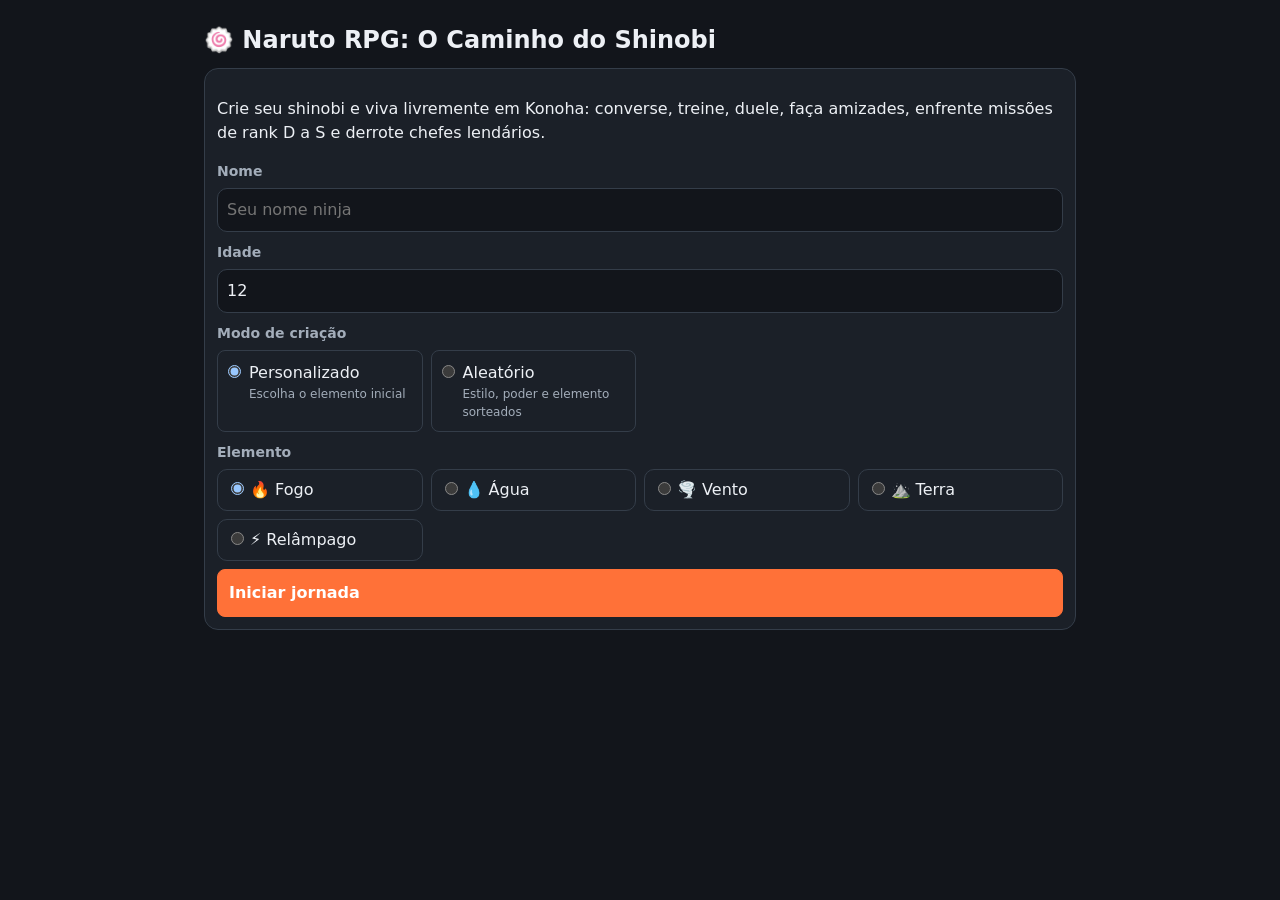
==== index.html @ 91c20b94 "Update index.html" ====
<!DOCTYPE html>
<html lang="pt-BR"><head><meta charset="utf-8">
<meta name="viewport" content="width=device-width, initial-scale=1, viewport-fit=cover">
<title>Naruto RPG – Caminho do Shinobi</title>
<style>
/* ===== Tema e base visual ===== */
:root{color-scheme:dark;--bg:#12151b;--cd:#1b2028;--tx:#edf0f5;--mu:#a3adba;--ac:#ff7138;--bd:#343d49;--hp:#ff626b;--ck:#55b5e8;--lv:#ef75a8;box-sizing:border-box;padding-top:env(safe-area-inset-top,0px);padding-bottom:env(safe-area-inset-bottom,0px)}
*{box-sizing:border-box}html{scroll-padding-top:env(safe-area-inset-top,0px)}
body{margin:0;background:var(--bg);color:var(--tx);font:16px/1.5 system-ui,-apple-system,"Segoe UI",sans-serif}
main{max-width:900px;margin:0 auto;padding:14px}

/* ===== Tipografia e containers ===== */
h1{font-size:24px;margin:8px 0}h3,h4{margin:10px 0 6px}h4{color:var(--mu);font-size:14px}
.c{background:var(--cd);border:1px solid var(--bd);border-radius:14px;padding:12px;margin:10px 0}
.g{display:grid;grid-template-columns:repeat(auto-fill,minmax(min(100%,190px),1fr));gap:8px}
.loc-grid{display:grid;grid-template-columns:repeat(auto-fit,minmax(min(100%,150px),1fr));gap:8px}
.b{display:flex;flex-direction:column;justify-content:center;gap:2px;min-height:48px;font:inherit;line-height:1.35;color:var(--tx);background:var(--bg);border:1px solid var(--bd);border-radius:8px;padding:9px 11px;cursor:pointer;text-align:left;overflow-wrap:anywhere;transition:border-color .15s,background-color .15s,transform .15s}
.b:hover{border-color:var(--ac);transform:translateY(-1px)}.b:active{transform:translateY(0)}.b:focus-visible{outline:3px solid var(--ck);outline-offset:2px}.b small{display:block;color:var(--mu);font-size:12px;line-height:1.35}
.p{background:var(--ac);color:#fff;border-color:var(--ac);text-align:center;font-weight:600}
.lock{opacity:.55}
input[type=text],input[type=number]{font:inherit;color:var(--tx);background:var(--bg);border:1px solid var(--bd);border-radius:10px;padding:9px;width:100%}
.br{position:relative;height:18px;background:var(--bg);border:1px solid var(--bd);border-radius:9px;margin:4px 0;overflow:hidden;font-size:12px}
.br i{position:absolute;left:0;top:0;bottom:0;opacity:.45}.br span{position:relative;padding-left:8px}
.world{margin:8px 0;padding:9px 11px;border-left:4px solid var(--ck);background:var(--bg);border-radius:4px;color:var(--tx)}.world.alert{border-color:var(--ac)}
.status-heading{display:flex;align-items:center;justify-content:space-between;gap:12px;flex-wrap:wrap}.status-name{display:block;font-size:18px;font-weight:700}.status-sub{display:block;color:var(--mu);font-size:13px}.status-rank{font-weight:700;color:var(--ac)}
.status-bars{display:grid;grid-template-columns:repeat(auto-fit,minmax(150px,1fr));gap:4px 10px;margin-top:8px}.status-meta{display:grid;grid-template-columns:repeat(auto-fit,minmax(125px,1fr));gap:8px;margin-top:10px;padding-top:8px;border-top:1px solid var(--bd)}.status-meta span{font-size:13px}.status-meta b{color:var(--mu);font-size:11px;text-transform:uppercase}
.status-attributes{display:grid;grid-template-columns:repeat(auto-fit,minmax(62px,1fr));gap:6px;margin-top:8px}.status-attributes span{display:flex;justify-content:space-between;gap:6px;padding:5px 8px;background:var(--bg);border-radius:6px}.status-attributes small{color:var(--mu)}
.mode-choice label{display:flex;align-items:flex-start;gap:8px;border:1px solid var(--bd);border-radius:8px;padding:10px;cursor:pointer}.mode-choice input{width:auto;margin:4px 0 0}.mode-choice small{display:block;color:var(--mu);font-size:12px}
#log{height:132px;position:sticky;top:0;z-index:5;overflow-y:auto;background:var(--cd);border:1px solid var(--bd);border-radius:14px;padding:8px 12px}
#log p{margin:5px 0}.sys{color:var(--mu);font-style:italic}.ok{color:#2f9e44;font-weight:600}.bad{color:var(--hp)}.bt{font-weight:600}
.chat-more{margin-top:8px;color:var(--mu)}.chat-more summary{width:max-content;max-width:100%;padding:6px 0;cursor:pointer;font-size:14px;font-weight:600;color:var(--tx)}
.category-nav{position:sticky;top:140px;z-index:4;display:grid;grid-template-columns:repeat(5,minmax(0,1fr));gap:6px;padding:6px 0;background:var(--cd)}
.category-tab{min-height:42px;padding:7px 5px;align-items:center;text-align:center}.category-tab.cat-active{background:var(--ac);border-color:var(--ac);color:#fff;font-weight:700}
.urgent-shade{position:fixed;inset:0;z-index:1000;display:grid;place-items:center;padding:16px;background:rgba(12,10,8,.78);overscroll-behavior:contain;touch-action:none}
.urgent-dialog{width:min(100%,540px);max-height:min(90dvh,720px);overflow:auto;padding:22px;background:var(--cd);color:var(--tx);border:2px solid var(--ac);border-radius:12px;box-shadow:0 24px 80px rgba(0,0,0,.55);touch-action:auto}
.urgent-dialog h2{margin:4px 0 10px;font-size:22px;line-height:1.25}.urgent-kicker{font-size:13px;font-weight:800;color:var(--ac);text-transform:uppercase}.urgent-deadline{padding:10px 12px;background:var(--bg);border-left:4px solid var(--ac);font-weight:600}
.rk{display:inline-block;min-width:22px;text-align:center;border-radius:6px;color:#fff;font-weight:700;padding:0 5px;margin-right:6px}
.rkD{background:#868e96}.rkC{background:#2f9e44}.rkB{background:#1c7ed6}.rkA{background:#7048e8}.rkS{background:#c92a2a}
.el label{display:block;border:1px solid var(--bd);border-radius:10px;padding:8px;cursor:pointer}
.el input{margin-right:6px}[hidden]{display:none!important}
.row{display:flex;gap:8px;margin-top:8px}.row input{flex:1;min-width:0}.row>.b{flex:0 0 auto}
@media(max-width:480px){main{padding:10px}.c{padding:10px}.row{flex-direction:column;align-items:stretch}.row>.b{width:100%}.b{padding:10px}}
@media(max-width:640px){
#log{height:104px}
.category-nav{position:fixed;inset:auto 0 0;z-index:20;grid-template-columns:repeat(5,minmax(0,1fr));gap:4px;padding:6px 8px calc(env(safe-area-inset-bottom,0px) + 6px);border-top:1px solid var(--bd);box-shadow:0 -8px 24px rgba(0,0,0,.28)}
.category-tab{min-width:0;min-height:48px;padding:5px 2px;font-size:10px;line-height:1.15;white-space:normal;overflow-wrap:anywhere}
main{padding-bottom:calc(76px + env(safe-area-inset-bottom,0px))}
.status-meta{grid-template-columns:repeat(3,minmax(0,1fr));gap:6px 4px}
.status-meta span{min-width:0;font-size:11px;line-height:1.25;overflow-wrap:anywhere}
.status-meta b{font-size:9px}
.status-attributes{grid-template-columns:repeat(5,minmax(0,1fr));gap:3px}
.status-attributes span{min-width:0;flex-direction:column;align-items:center;gap:1px;padding:4px 2px;text-align:center}
.status-attributes small{font-size:9px;line-height:1.1}
}
</style></head><body><main>
<!-- ===== Tela de criação do personagem ===== -->
<section id="cr">
<h1>🍥 Naruto RPG: O Caminho do Shinobi</h1>
<div class="c"><p>Crie seu shinobi e viva livremente em Konoha: converse, treine, duele, faça amizades, enfrente missões de rank D a S e derrote chefes lendários.</p>
<h4>Nome</h4><input type="text" id="nm" maxlength="20" placeholder="Seu nome ninja">
<h4>Idade</h4><input type="number" id="ag" min="6" max="40" value="12">
<h4>Modo de criação</h4><div class="g mode-choice"><label><input type="radio" name="build" value="custom" onchange="updateBuildMode()" checked><span>Personalizado<small>Escolha o elemento inicial</small></span></label><label><input type="radio" name="build" value="random" onchange="updateBuildMode()"><span>Aleatório<small>Estilo, poder e elemento sorteados</small></span></label></div>
<div id="elementChoice"><h4>Elemento</h4><div class="g el" id="els"></div></div>
<div class="row"><button class="b p" style="flex:1" onclick="start()">Iniciar jornada</button><button class="b" id="ct" onclick="cont()" hidden>Continuar</button></div></div>
</section>

<!-- ===== Tela principal do jogo ===== -->
<section id="gm" hidden>
<div class="c" id="st"></div>
<div id="log"></div>
<div class="c" id="pn"></div>
<div class="row"><button class="b" onclick="newg()">Novo jogo</button></div>
<div id="urgentModal" hidden></div>
</section>
</main>
<script>
/* ===== Bloco 1: utilidades gerais ===== */
const $=s=>document.querySelector(s),R=(a,b)=>Math.floor(Math.random()*(b-a+1))+a,P=a=>a[R(0,a.length-1)];
const esc=v=>String(v).replace(/[&<>"']/g,c=>({'&':'&amp;','<':'&lt;','>':'&gt;','"':'&quot;',"'":'&#39;'}[c]));
const btn=(l,f,c='')=>`<button class="b ${c}" onclick="${f}">${l}</button>`;
const bar=(l,v,m,c)=>`<div class="br"><span>${l} ${Math.round(v)}/${m}</span><i style="width:${Math.max(0,Math.min(100,v/m*100))}%;background:var(--${c})"></i></div>`;
const rkb=r=>`<span class="rk rk${r}">${r}</span>`;

/* ===== Bloco 2: dados do universo e personagens ===== */
const RK=['Estudante da Academia','Genin','Chunin','Jounin'],TM=['Manhã','Tarde','Noite'];
const ST=['nin','tai','vel','int'],AT=[...ST,'car'];   // atributos de combate / todos (car = carisma)
const E={fogo:['Fogo','🔥','vento',['Bola de Fogo','Flores de Fênix','Nuvem de Cinzas']],
agua:['Água','💧','fogo',['Dragão de Água','Projétil de Água','Grande Cachoeira']],
vento:['Vento','🌪️','relampago',['Grande Ruptura','Lâmina de Vento','Esferas de Vácuo']],
terra:['Terra','⛰️','agua',['Parede de Terra','Dragão de Terra','Rio de Lama']],
relampago:['Relâmpago','⚡','terra',['Descarga Elétrica','Corrente Elétrica','Mil Pássaros']]};
const BUILDS=[{name:'Especialista em Ninjutsu',main:'nin',support:'int'},{name:'Especialista em Taijutsu',main:'tai',support:'vel'},{name:'Ninja Veloz',main:'vel',support:'tai'},{name:'Estrategista',main:'int',support:'car'},{name:'Sensor de Chakra',main:'int',support:'nin'},{name:'Combatente Equilibrado',main:'tai',support:'nin'}];
// NPC: [nome, emoji, título, falas, [hp, ataque, elemento], [bônus do conselho, texto]]
const N={
iruka:['Iruka','🍥','Instrutor da Academia',['“Todo grande ninja começou aprendendo. Continue firme!”','“Força sem coração não faz um shinobi.”','“Minha porta está sempre aberta para quem quer estudar.”'],[70,9,''],['int','Iruka revisa suas táticas e você aprende muito sobre estratégia.']],
konohamaru:['Konohamaru','🧣','Neto do Terceiro',['“Um dia serei Hokage, tá ligado?!”','“Quer me ajudar a pregar uma peça? Hehe!”','“O chefe Naruto é meu rival… e meu ídolo!”'],[40,5,''],['vel','Konohamaru mostra um atalho secreto e treina sua velocidade.']],
teuchi:['Teuchi','🍜','Dono do Ichiraku',['“Ramen fresquinho! A casa é sua, shinobi.”','“Ninja de barriga cheia luta melhor, é a minha lei!”','“O Naruto já devorou umas mil tigelas aqui.”'],[50,4,''],['mh','Teuchi serve o ramen especial e sua vitalidade aumenta!']],
naruto:['Naruto Uzumaki','🍥','Shinobi hiperativo',['“Eu vou ser Hokage, dattebayo!”','“Ei, vamos treinar? Nunca desisto!”','“Ramen é a melhor coisa do mundo!”'],[90,11,'vento'],['vel','Naruto ensina um truque com clones e você ganha agilidade.']],
lee:['Rock Lee','💚','Mestre do taijutsu',['“A juventude floresce! Vamos treinar até cair!”','“Trabalho duro supera o talento!”','“Se não fizer 500 flexões, farei 1000!”'],[80,12,''],['tai','Lee divide seus pesos de treino e seus golpes ficam mais fortes.']],
sasuke:['Sasuke Uchiha','⚡','Prodígio solitário',['“…Não me atrapalhe.”','“Poder é o que importa. Treine mais.”','“Hmph. Você não é tão fraco assim.”'],[85,13,'relampago'],['nin','Sasuke corrige sua forma de moldar chakra.']],
sakura:['Sakura Haruno','🌸','Ninja médica',['“Cuide bem de si mesmo, ouviu?”','“Controle de chakra é tudo!”','“Se ficar ferido, venha ao hospital.”'],[75,12,''],['mh','Sakura ensina um pouco de ninjutsu médico e seu corpo resiste mais.']],
neji:['Neji Hyuuga','👁️','Gênio do Clã Hyuuga',['“Destino… é algo que podemos mudar.”','“Meus olhos veem tudo ao redor.”','“Não subestime ninguém.”'],[85,12,''],['vel','Neji mostra como ler o movimento do oponente.']],
kakashi:['Kakashi Hatake','📖','Ninja Copiador',['“Cheguei atrasado… havia um gato preto.”','“Quem quebra regras é lixo, quem abandona amigos é pior.”','“Hm? Estava lendo. Não é da sua conta.”'],[120,16,'relampago'],['nin','Kakashi demonstra um selo de mão raro e seu ninjutsu evolui.']],
tsunade:['Tsunade','👑','Quinta Hokage',['“Quer uma missão? Tenho muitas pendentes.”','“A vila é minha prioridade, mocinho(a).”','“Não me faça perder a paciência.”'],[140,18,''],['mh','Tsunade transfere um pouco de chakra e sua vida aumenta.']],
shizune:['Shizune','🐷','Assistente da Hokage',['“Papelada, papelada… sempre papelada!”','“Não deixe a Lady Tsunade beber demais.”','“Seja gentil com os pacientes.”'],[60,8,''],['int','Shizune ensina a identificar venenos.']],
jiraiya:['Jiraiya','🐸','Sennin Sapo',['“Eu sou o grande Jiraiya, o ermitão!”','“Pesquisa de campo, claro. Pesquisa!”','“Shinobi de verdade protege o futuro.”'],[130,17,'fogo'],['nin','Jiraiya compartilha um segredo de chakra natural.']],
hinata:['Hinata Hyuuga','💜','Gentil kunoichi',['“Ah… o-olá…”','“Eu também quero ficar mais forte.”','“Naruto me inspira todos os dias.”'],[75,10,''],['tai','Hinata ensina o Punho Gentil básico.']],
anko:['Anko Mitarashi','🍡','Examinadora ousada',['“Quer sobreviver? Então não grite!”','“Dango é vida, garoto(a).”','“Na Floresta da Morte só vencem os cruéis.”'],[90,13,''],['tai','Anko ensina uma emboscada com kunai.']],
kurenai:['Kurenai Yuhi','🌹','Mestra de genjutsu',['“Um bom ninja enxerga além da ilusão.”','“Calma e controle: é isso que separa a técnica do caos.”','“Os alunos de hoje são os guardiões de amanhã.”'],[110,15,''],['int','Kurenai mostra como quebrar um genjutsu.']],
shikamaru:['Shikamaru Nara','☁️','Estrategista do Time 10',['“Que problemático… mas alguém precisa pensar nisso.”','“Observe o campo antes de fazer seu movimento.”','“Uma boa estratégia evita uma luta desnecessária.”'],[90,13,''],['int','Shikamaru ajuda você a antecipar os movimentos do oponente.']],
choji:['Choji Akimichi','🍟','Especialista em taijutsu',['“Depois do treino, vamos ao Ichiraku?”','“Nunca subestime alguém que luta pelos amigos.”','“As técnicas do meu clã exigem preparo e controle.”'],[100,14,''],['tai','Choji ensina a transformar força em golpes precisos.']],
ino:['Ino Yamanaka','🌼','Ninja sensorial',['“A comunicação é tão importante quanto a técnica.”','“Preste atenção no que as pessoas não dizem.”','“Posso ajudar com flores… ou com uma missão.”'],[85,12,''],['int','Ino ensina a manter a concentração sob pressão.']],
kiba:['Kiba Inuzuka','🐕','Ninja rastreador',['“Akamaru e eu encontramos qualquer rastro!”','“Se vai correr, tente acompanhar a gente.”','“Um bom olfato salva tempo e vidas.”'],[95,14,''],['vel','Kiba ensina você a se mover com rapidez pelo terreno.']],
shino:['Shino Aburame','🪲','Ninja de observação',['“A informação correta pode decidir uma missão.”','“Meus insetos perceberam movimento ao norte.”','“Não confunda silêncio com falta de atenção.”'],[90,13,''],['int','Shino mostra como observar sinais quase imperceptíveis.']],
tenten:['Tenten','🗡️','Especialista em armas ninja',['“Uma ferramenta certa pode mudar o rumo da missão.”','“Pratique a mira antes de gastar seus pergaminhos.”','“Lee e Neji treinam sem parar. Eu também.”'],[90,13,''],['tai','Tenten orienta seu treino de precisão e postura.']],
temari:['Temari','🌬️','Kunoichi da Areia',['“Não confunda distância com segurança.”','“Uma rajada bem calculada encerra a luta depressa.”','“A aliança entre as vilas protege a todos.”'],[115,16,'vento'],['vel','Temari ensina a usar o terreno para controlar a distância.']],
gaara:['Gaara','🏜️','Kazekage da Areia',['“Já não caminho sozinho.”','“Proteger a vila é uma responsabilidade que escolhi.”','“A confiança entre aliados também exige coragem.”'],[145,18,'terra'],['int','Gaara compartilha lições sobre proteger aliados em combate.']],
yamato:['Yamato','🌳','Capitão da equipe',['“Vamos manter a formação e seguir o plano.”','“Controle de chakra se constrói com prática.”','“Trabalho em equipe vem antes de qualquer técnica.”'],[130,17,'terra'],['nin','Yamato guia um exercício de controle de chakra.']],
 sai:['Sai','🖌️','Ninja da Raiz',['“Estou aprendendo a compreender melhor os outros.”','“Um desenho também pode transmitir uma mensagem.”','“A equipe depende de confiança mútua.”'],[105,15,''],['int','Sai ensina a registrar informações sem chamar atenção.']],
tazuna:['Tazuna','🔨','Construtor da Ponte Naruto',['“Esta ponte vai ligar pessoas, não apenas margens.”','“A estrada ficou perigosa, mas não vou desistir.”','“Obrigado por proteger minha equipe.”'],[65,6,''],['int','Tazuna explica como avaliar estruturas e escolher rotas seguras.']],
kabuto:['Kabuto Yakushi','📚','Ninja médico e informante',['“Tenho algumas informações úteis para sua equipe.”','“Observar antes de agir costuma evitar problemas.”','“Ainda estou decidindo em quem confiar.”'],[105,14,''],['int','Kabuto ensina a reconhecer sinais de armadilhas.']],
kankuro:['Kankuro','🎭','Ninja das Marionetes',['“Não chegue perto das minhas marionetes sem avisar.”','“Lutar à distância também exige precisão.”','“A Areia sabe cuidar dos seus.”'],[120,16,'terra'],['tai','Kankuro treina com você o controle preciso de armas.']],
itachi:['Itachi Uchiha','🐦‍⬛','Ninja renegado da Akatsuki',['“A realidade nem sempre é o que os olhos mostram.”','“Proteja aquilo que realmente importa.”','“Não confunda poder com compreensão.”'],[190,22,'fogo'],['nin','Itachi demonstra como manter o foco diante de ilusões.']],
kisameNpc:['Kisame Hoshigaki','🦈','Espadachim da Névoa',['“A Samehada reconhece chakra de longe.”','“Espero que você saiba nadar.”','“Ordens são ordens.”'],[185,23,'agua'],['tai','Kisame ensina a controlar a respiração durante o combate.']],
fukasaku:['Fukasaku','🐸','Sábio do Monte Myoboku',['“A energia natural exige equilíbrio e paciência.”','“Não tente absorver mais do que consegue controlar.”','“Jiraiya ainda tem muito a aprender.”'],[160,20,'vento'],['nin','Fukasaku orienta um exercício avançado de concentração.']]};
N.haku=['Haku','❄️','Ninja da Névoa',['“A força verdadeira nasce quando protegemos alguém.”','“Não queria que as coisas terminassem assim.”','“O gelo pode esconder mais do que uma pessoa.”'],[110,16,'agua'],['vel','Haku ensina você a observar reflexos e movimentos na névoa.']];
N.gato=['Gato','💰','Mercenário do País das Ondas',['“Tudo tem um preço. Até a lealdade.”','“Ninjas são ferramentas úteis quando bem pagos.”','“Você acha que pode mudar o destino desta ponte?”'],[130,18,''],['int','Você descobre rotas usadas pelos mercenários de Gato.']];
N.dosu=['Dosu Kinuta','🎧','Líder do trio do Som',['“O som chega antes do golpe.”','“Não confunda silêncio com segurança.”','“Orochimaru tem planos para todos nós.”'],[125,17,'relampago'],['int','Dosu revela como identificar armadilhas sonoras.']];
N.tayuya=['Tayuya','🎼','Kunoichi do Quarteto do Som',['“Não me venha com sermões.”','“Minha flauta não é para enfeite.”','“Seus aliados não vão ouvir você gritar.”'],[175,21,'vento'],['nin','Tayuya demonstra como manter o foco sob pressão sonora.']];
N.obito=['Tobi','🌀','Máscara da Akatsuki',['“Tobi é um bom rapaz! …Ou talvez não.”','“O mundo está cheio de surpresas.”','“Você ainda não entende o plano.”'],[230,25,'fogo'],['int','Você percebe inconsistências na história contada pelo mascarado.']];
N.danzo=['Danzō Shimura','🩹','Líder da Raiz',['“A vila precisa sobreviver, custe o que custar.”','“Nem todas as decisões podem ser tomadas às claras.”','“A Raiz protege Konoha nas sombras.”'],[220,26,'vento'],['int','Danzō revela informações sobre operações secretas da vila.']];
N.chiyo=['Chiyo','🧓','Mestra das marionetes da Areia',['“As escolhas de uma geração moldam a seguinte.”','“Uma marionete só é tão forte quanto quem a controla.”','“Gaara merece a chance de escolher seu próprio caminho.”'],[155,19,'terra'],['int','Chiyo ensina a reconhecer mecanismos escondidos em marionetes.']];
// Idade inicial do elenco; o tempo vivido no save é somado a esses valores.
const NA={iruka:25,konohamaru:8,teuchi:43,naruto:12,lee:13,sasuke:12,sakura:12,neji:13,kakashi:26,tsunade:51,shizune:28,jiraiya:54,hinata:12,anko:24,kurenai:27,shikamaru:12,choji:12,ino:12,kiba:12,shino:12,tenten:13,temari:15,gaara:12,yamato:26,sai:17,tazuna:58,kabuto:19,kankuro:13,itachi:17,kisameNpc:29,fukasaku:800,haku:15,gato:48,dosu:14,tayuya:14,obito:31,danzo:72,chiyo:73};
// Locais e personagens que podem aparecer em cada região.
const L={academia:['🏫','Academia Ninja',['iruka','konohamaru']],ichiraku:['🍜','Ichiraku Ramen',['teuchi','naruto','hinata','choji']],treino:['🥋','Campo de Treinamento',['lee','sasuke','sakura','neji','kakashi','kurenai','shikamaru','choji','ino','kiba','shino','tenten','yamato']],torre:['🏯','Torre do Hokage',['tsunade','shizune','jiraiya','shikamaru','sai','danzo']],hospital:['🏥','Hospital de Konoha',['sakura','shizune','hinata']],mercado:['🏮','Mercado',['hinata','konohamaru','anko','jiraiya','kurenai','ino','tenten']],floresta:['🌲','Floresta de Konoha',['anko','neji','naruto','kiba','shino']],portao:['🚪','Portão de Konoha',['kakashi','yamato','sai','shikamaru']],areia:['🏜️','Vila da Areia',['gaara','temari','kankuro']],onda:['🌉','País das Ondas',['tazuna','kakashi','naruto','haku','gato']],exame:['🌳','Floresta da Morte',['anko','kabuto','sasuke','naruto','dosu']],fronteira:['🛤️','Fronteira do País do Fogo',['kiba','shino','yamato','sai']],vale:['🗿','Vale do Fim',['naruto','sasuke','kakashi']],monte:['🐸','Monte Myoboku',['fukasaku','jiraiya']],akatsuki:['🌑','Esconderijo da Akatsuki',['itachi','kisameNpc','obito']],som:['🎵','Esconderijo do Som',['kabuto','dosu','tayuya']],ponte:['🌉','Ponte Naruto',['tazuna','haku','gato']],distrito:['🏮','Distrito Uchiha',['sasuke','itachi']],hospitalareia:['🏥','Hospital da Areia',['chiyo','kankuro','sakura']],posto:['🛖','Posto de patrulha',['kiba','shino','yamato']],santuario:['🐍','Santuário da Cobra',['kabuto','dosu']]};
const LOC_GROUPS=[['Konoha',['academia','ichiraku','treino','torre','hospital','mercado','portao','floresta','distrito','posto']],['Países e fronteiras',['onda','ponte','areia','hospitalareia','fronteira']],['Locais especiais',['exame','vale','monte','som','santuario','akatsuki']]];
const LOC_REQ={onda:{rk:1,done:0},ponte:{rk:1,done:1},areia:{rk:1,done:0},hospitalareia:{rk:1,done:3},exame:{rk:1,done:1},fronteira:{rk:1,done:2},posto:{rk:1,done:1},distrito:{rk:1,done:4},vale:{rk:1,done:4},som:{rk:1,done:2},santuario:{rk:2,done:6},monte:{rk:2,done:5},akatsuki:{rk:2,done:8}};
// Romance: SOMENTE personagens adultos e jogador com 18+. [presente favorito, resposta positiva, resposta negativa]
const RM={iruka:['livro','“Você é atencioso(a)… isso me deixa sem jeito.”','“Sou seu professor, lembra? Vamos com calma.”'],
kakashi:['livro','“Maa, maa… você tem coragem. Gosto disso.”','“Hm, talvez em outra hora. Estou lendo.”'],
tsunade:['cha','“Heh, ousado(a). Poucos têm essa audácia comigo.”','“Cuidado, ou o próximo soco é de verdade.”'],
shizune:['flor','“Ah! V-você acha mesmo?… Obrigada, fico feliz.”','“Desculpe, estou cheia de papelada agora…”'],
anko:['dango','“Ousado(a)… gosto disso. Continue.”','“Hmph, vai com calma, novato(a).”'],
kurenai:['flor','“Que gentileza… você sabe mesmo conquistar alguém.”','“Hoje não. Preciso manter o foco.”']};
const G={flor:['🌹 Flores',25],dango:['🍡 Dango',15],livro:['📖 Livro',30],cha:['🍵 Chá fino',20]};
const DT=[['Passear pela vila ao entardecer','vel'],['Conversar sob as estrelas','car'],['Dividir uma tigela no Ichiraku','int']];
// Inimigos: [nome, hp, ataque, elemento, chefe?]
const EN={ladrao:['Ladrão de Estrada',40,7,''],lobo:['Lobo Selvagem',36,8,''],renegado:['Ninja Renegado',70,11,'fogo'],bandidos:['Líder dos Bandidos',80,12,''],kiri:['Espadachim Renegado',120,16,'agua'],akat:['Ninja de Capa Negra',200,22,'terra'],som:['Ninja do Som',105,14,'relampago'],quarteto:['Membro do Quarteto do Som',190,20,'terra',1],kimimaro:['Kimimaro, último do clã Kaguya',280,25,'terra',1],deidara:['Deidara, artista da explosão',390,29,'terra',1],sasori:['Sasori da Areia Vermelha',430,31,'fogo',1],hidan:['Hidan, imortal da Akatsuki',520,32,''],kakuzu:['Kakuzu, caçador de recompensas',560,35,'relampago',1],
haku:['Haku, espelhos de gelo',150,18,'agua',1],gato:['Mercenário de Gato',130,17,''],dosu:['Dosu Kinuta',145,18,'relampago',1],zaku:['Zaku Abumi',135,17,'vento'],kin:['Kin Tsuchi',125,16,'terra'],tayuya:['Tayuya, flautista do Som',210,23,'vento',1],jirobo:['Jirobo, força do Quarteto',240,24,'terra',1],kidomaru:['Kidomaru, arqueiro do Som',220,23,'terra',1],sakon:['Sakon e Ukon',250,25,'terra',1],obito:['Tobi, máscara da Akatsuki',620,37,'fogo',1],danzo:['Danzō Shimura, líder da Raiz',580,36,'vento',1],
zabuza:['Zabuza Momochi, Demônio da Névoa',230,19,'agua',1],oro:['Orochimaru, o Sannin Serpente',340,24,'terra',1],kisame:['Kisame Hoshigaki, Monstro da Névoa',480,28,'agua',1],pain:['Pain, o Deus que Desce',640,34,'vento',1]};
// Missões: [rank, nome, descrição, inimigo final, ryo, xp]
const MS=[['D','Capturar o gato Tora','A esposa do Daimyo perdeu o gato… de novo.','ladrao',60,25],
['D','Capinar o jardim da vila','Um serviço simples, mas algo se mexe nos arbustos.','lobo',45,20],
['C','Escoltar o construtor Tazuna','Bandidos cercam a estrada para a Vila da Onda.','bandidos',150,50],
['C','Caçar o ninja renegado','Um renegado foi visto perto da fronteira.','renegado',180,60],
['B','Infiltrar a base do Espadachim','Vá em silêncio. Se falhar, a vila não ajudará.','kiri',350,120],
['B','Duelo na Ponte da Névoa','Zabuza empunha sua espada gigante sob a neblina.','zabuza',500,180],
['A','Enfrentar a ameaça da Capa Negra','Uma organização misteriosa avança sobre a vila.','akat',700,250],
['A','Cobra na Floresta da Morte','Orochimaru espreita durante o exame. Há vidas em jogo.','oro',950,330],
['S','A Sombra de Kisame','Um membro da Akatsuki foi visto perto de Konoha.','kisame',1400,450],
['S','A Invasão de Pain','Konoha está sob ataque. Só você pode detê-lo.','pain',2600,800],
['D','Entregar remédios ao hospital','Leve uma caixa de medicamentos sem danificar os frascos.','',40,18,'deliver'],
['D','Recuperar a bolsa do mensageiro','O mensageiro perdeu seus documentos entre as vielas.','',55,24,'retrieve'],
['C','Escoltar a equipe de obras','Proteja os trabalhadores que reparam a estrada para o País do Fogo.','',170,58,'escort'],
['C','Levar uma mensagem ao País do Vento','Uma carta urgente precisa chegar aos aliados de Suna.','',185,62,'deliver'],
['B','Recuperar o pergaminho dos selos','Um pergaminho desapareceu durante o transporte. Traga-o de volta à Torre.','',380,130,'retrieve'],
['B','Resgatar um batedor na Floresta da Morte','O batedor enviado para observar os movimentos do Som não retornou.','',440,155,'rescue'],
['A','Proteger a equipe médica de Konoha','Acompanhe os médicos enquanto eles atendem feridos fora das muralhas.','',780,275,'protect'],
['S','Retirar civis durante o ataque a Konoha','Ajude os moradores a alcançar um abrigo seguro em meio ao caos.','',1800,520,'rescue'],
['D','Levar suprimentos ao Time 7','Kakashi aguarda um lote de bandagens e provisões no caminho do País das Ondas.','',65,28,'deliver'],
['D','Recuperar o pergaminho de Naruto','Um pergaminho de treino caiu perto do campo de exercícios.','',55,23,'retrieve'],
['C','Proteger o comboio de comerciantes','Escolte comerciantes pela estrada onde foram vistos ninjas do Som.','som',210,72],
['C','Recuperar o pergaminho do Exame Chunin','Uma equipe perdeu um pergaminho na Floresta da Morte. Traga-o ao posto de controle.','',195,68,'retrieve'],
['B','Investigar o esconderijo do Som','Siga os rastros deixados pelos subordinados de Orochimaru.','quarteto',460,160],
['B','Ajudar a equipe de resgate','Encontre os rastros da equipe que partiu atrás de Sasuke.','kimimaro',520,190],
['A','Resgatar o Kazekage Gaara','A Akatsuki levou Gaara. Alcance o esconderijo e impeça a fuga de Deidara.','deidara',1100,390],
['A','Deter a dupla imortal','Hidan e Kakuzu foram vistos atacando viajantes perto da fronteira.','kakuzu',1250,420],
['S','Invadir o esconderijo da Akatsuki','Reúna informações e enfrente Sasori antes que ele mude de esconderijo.','sasori',1900,610],
['S','Conter o avanço do Quarteto do Som','Uma última equipe inimiga tenta bloquear a retirada dos aliados.','quarteto',2100,680]];
const NEED={D:1,C:1,B:2,A:3,S:3},LVN={D:1,C:3,B:6,A:10,S:15},MSK='DCBAS';
// Objetivos finais sem combate: cada opção testa uma habilidade diferente.
const OBJ={
deliver:['A entrega está quase concluída. Como você garante que a encomenda chegue em segurança?',[['Escolher uma rota segura','int'],['Avançar rapidamente','vel'],['Pedir orientação a um morador','car']]],
retrieve:['Você encontrou o último rastro. Como localiza os pertences?',[['Examinar as pistas com cuidado','int'],['Procurar de um ponto elevado','vel'],['Detectar chakra residual','nin']]],
escort:['O caminho fica perigoso. Como mantém a pessoa escoltada protegida?',[['Manter uma formação defensiva','tai'],['Vigiar os flancos','vel'],['Acalmar e coordenar o grupo','car']]],
rescue:['Você encontra sinais de que há alguém por perto. Como conduz o resgate?',[['Seguir as marcas com atenção','int'],['Abrir caminho rapidamente','tai'],['Localizar chakra aliado','nin']]],
protect:['Uma ameaça se aproxima do grupo. Como protege os civis?',[['Organizar uma retirada segura','int'],['Interpor-se e defender a equipe','tai'],['Guiar todos por uma rota alternativa','vel']]]
};
const STP=[['Uma ponte quebrada bloqueia o caminho.',[['Saltar com agilidade','vel'],['Criar passagem com chakra','nin'],['Procurar outro caminho','int']]],
['Rastros recentes na lama sugerem perigo.',[['Seguir os rastros','int'],['Vigiar do alto de uma árvore','vel'],['Avançar na força','tai']]],
['Um viajante suspeito pede ajuda.',[['Interrogar com firmeza','tai'],['Ler suas intenções','int'],['Usar um genjutsu leve','nin']]],
['Fios e kunai: uma armadilha!',[['Desviar','vel'],['Desarmar com cuidado','int'],['Resistir ao golpe','tai']]],
['Uma tempestade de areia dificulta a visão.',[['Cobrir o rosto e avançar','tai'],['Orientar-se pelo vento','int'],['Dissipar com chakra','nin']]],
['Aldeões desconfiados barram a passagem.',[['Persuadir com educação','car'],['Mostrar a testa protetora','int'],['Intimidar','tai']]],
['Um mensageiro ferido cai à sua frente.',[['Prestar socorro','int'],['Carregar até a vila','tai'],['Convencê-lo a falar','car']]],
['Névoa densa esconde inimigos.',[['Sentir o chakra ao redor','nin'],['Mover-se em silêncio','vel'],['Esperar e observar','int']]]];
// Primeiro obstáculo exclusivo de cada contrato; opções testam estilos diferentes.
const MSTEP=[
['Tora dispara pelos telhados e some de vista.',[['Seguir as pegadas no telhado','vel'],['Atraí-lo com comida','car'],['Bloquear as saídas do beco','int']]],
['O jardim está cheio de marcas e os arbustos se mexem.',[['Examinar as marcas','int'],['Afastar os animais com cuidado','car'],['Limpar a área rapidamente','tai']]],
['A carroça de Tazuna range enquanto a estrada se estreita.',[['Inspecionar as rodas','int'],['Vigiar a encosta','vel'],['Ajudar a empurrar a carroça','tai']]],
['O ninja renegado cruzou um riacho e apagou parte do rastro.',[['Procurar pegadas na margem','int'],['Subir para observar a região','vel'],['Seguir o fluxo de chakra','nin']]],
['Guardas patrulham a entrada da base do Espadachim.',[['Criar uma distração','nin'],['Observar o ritmo da patrulha','int'],['Passar pelo terreno elevado','vel']]],
['A névoa encobre Zabuza e separa você de seus aliados.',[['Localizar os companheiros pelo chakra','nin'],['Proteger a retaguarda','tai'],['Ganhar altura para enxergar','vel']]],
['Um informante viu mantos negros perto da fronteira.',[['Registrar cada detalhe','int'],['Rastrear o grupo sem ser visto','vel'],['Enviar um sinal à vila','car']]],
['Na Floresta da Morte, uma marca de cobra aparece num tronco.',[['Examinar a marca','int'],['Procurar armadilhas ao redor','vel'],['Marcar uma rota de retirada','car']]],
['Uma onda de água avança contra o caminho do comboio.',[['Firmar uma barreira de terra','nin'],['Retirar os viajantes da margem','vel'],['Segurar a passagem','tai']]],
['Explosões atingem a rua e os moradores correm sem direção.',[['Organizar a evacuação','car'],['Afastar os destroços','tai'],['Encontrar uma rota protegida','int']]],
['A caixa de remédios precisa cruzar um corredor lotado.',[['Proteger os frascos na mochila','int'],['Abrir passagem com cuidado','car'],['Levar a caixa pelo caminho alto','vel']]],
['O vento espalhou folhas da bolsa do mensageiro pela estrada.',[['Seguir a direção do vento','int'],['Buscar nos galhos próximos','vel'],['Perguntar aos viajantes','car']]],
['A equipe de obras descobriu rachaduras na ponte provisória.',[['Testar os apoios antes da travessia','int'],['Distribuir o peso da equipe','tai'],['Vigiar as margens','vel']]],
['A carta para Suna está selada, mas a rota principal foi bloqueada.',[['Encontrar um desvio seguro','int'],['Cruzar antes do anoitecer','vel'],['Negociar passagem com os guardas','car']]],
['O pergaminho dos selos reage ao chakra e começa a se abrir.',[['Conter o chakra ao redor','nin'],['Fechar o selo na ordem correta','int'],['Afastar curiosos da área','car']]],
['O batedor deixou kunai marcadas perto de uma ravina.',[['Seguir as marcas com cautela','int'],['Descer com uma corda','vel'],['Chamar pelo sinal combinado','car']]],
['A equipe médica ficou encurralada enquanto atende um ferido.',[['Criar uma barreira de proteção','nin'],['Retirar o paciente primeiro','tai'],['Organizar a saída da equipe','int']]],
['Uma família se recusa a abandonar a casa durante o ataque.',[['Explicar o risco com calma','car'],['Ajudar a carregar os pertences','tai'],['Mostrar o caminho até o abrigo','int']]],
['O caminho até o Time 7 está coberto por lama e galhos caídos.',[['Proteger os suprimentos da água','int'],['Abrir passagem com força','tai'],['Escolher um caminho mais alto','vel']]],
['Naruto deixou uma trilha de folhas e marcas de treino.',[['Reconhecer as marcas do pergaminho','int'],['Seguir o rastro até o campo','vel'],['Perguntar aos colegas da equipe','car']]],
['O comboio ouviu passos acompanhando a estrada.',[['Escoltar pela frente e pela retaguarda','tai'],['Observar os rastros laterais','int'],['Mudar a formação do comboio','car']]],
['O pergaminho do exame foi visto perto de uma árvore marcada.',[['Procurar armadilhas antes de tocar nele','int'],['Subir e observar o terreno','vel'],['Usar chakra para localizar o selo','nin']]],
['Símbolos do Som foram deixados na entrada do esconderijo.',[['Decifrar os símbolos','int'],['Vigiar a entrada antes de avançar','vel'],['Criar uma distração distante','nin']]],
['A equipe de resgate encontrou marcas de luta e uma trilha recente.',[['Separar os rastros por direção','int'],['Seguir a trilha mais fresca','vel'],['Preparar primeiros socorros','car']]],
['O esconderijo da Akatsuki está protegido por fios quase invisíveis.',[['Procurar os pontos de ancoragem','int'],['Desarmar os fios com chakra','nin'],['Abrir uma rota para a equipe','vel']]],
['A dupla imortal está perto de viajantes feridos.',[['Retirar os civis antes do confronto','car'],['Separar os inimigos','int'],['Conter o avanço deles','tai']]],
['O esconderijo de Sasori tem várias passagens e bonecos armados.',[['Mapear as passagens','int'],['Avançar protegendo a equipe','tai'],['Detectar mecanismos com chakra','nin']]],
['O Quarteto do Som tenta cortar a retirada dos aliados.',[['Organizar uma defesa em linha','tai'],['Guiar os aliados por outra rota','int'],['Distrair o grupo e ganhar tempo','vel']]]
];
const MISSION_OPTIONS=[
['Oferecer um brinquedo para atrair Tora','car'],['Separar uma área segura antes de mexer nos arbustos','int'],
['Combinar um sinal de parada com Tazuna','car'],['Preparar uma marca de chakra para não perder o rastro','nin'],
['Usar um disfarce para passar pela patrulha','car'],['Enviar um sinal combinado para reunir os aliados','car'],
['Deixar uma rota segura para o informante','car'],['Fazer uma cópia da marca antes de seguir','int'],
['Guiar a carroça por um caminho mais alto','vel'],['Usar sinais para orientar os moradores','int'],
['Separar os remédios por ordem de entrega','int'],['Deixar marcas discretas indicando o caminho','nin'],
['Avisar os trabalhadores sobre cada trecho instável','car'],['Pedir escolta temporária a viajantes aliados','car'],
['Conter a reação do pergaminho com um selo temporário','nin'],['Lançar uma corda de segurança antes de descer','tai'],
['Estabilizar o paciente antes de mover a equipe','nin'],['Pedir a um morador que acompanhe as crianças','car'],
['Criar uma cobertura para manter secos os suprimentos','nin'],['Deixar um aviso no campo para a equipe do Time 7','car'],
['Mandar um batedor observar o comboio à distância','int'],['Confirmar o selo com o posto de controle','car'],
['Criar uma distração usando um disfarce do Som','car'],['Preparar sinais para guiar a equipe de resgate','car'],
['Usar um clone para testar os fios antes de avançar','nin'],['Afastar os civis antes de separar os inimigos','car'],
['Isolar os mecanismos das marionetes antes de avançar','int'],['Dar o sinal de retirada antes de fechar a linha','car']
];
const SEASONS=[
{name:'Primavera',weather:['Céu limpo','Chuva leve','Neblina matinal']},
{name:'Verão',weather:['Calor intenso','Céu limpo','Tempestade']},
{name:'Outono',weather:['Vento forte','Chuva leve','Céu nublado']},
{name:'Inverno',weather:['Frio intenso','Neve','Céu limpo']}
];
// Emergências temporárias. Cada chamada tem uma cena e uma resolução próprias.
const CRISES=[
{id:'enchente',title:'Enchente no País das Ondas',description:'A chuva subiu o nível do rio e trabalhadores estão ilhados perto da ponte.',loc:'ponte',rank:'C',npc:'tazuna',goal:'rescue',reward:150,xp:55,scene:['A correnteza ameaça levar uma carroça com dois trabalhadores.',[['Prender uma corda entre as margens','tai'],['Encontrar um ponto raso rio acima','int'],['Usar chakra para erguer uma passagem','nin']]]},
{id:'incendio',title:'Incêndio na Floresta da Morte',description:'Um raio atingiu árvores secas. Há animais e viajantes perto da fumaça.',loc:'exame',rank:'C',npc:'anko',goal:'rescue',reward:170,xp:60,scene:['A fumaça cobre a trilha e o fogo se aproxima de um grupo perdido.',[['Guiar o grupo contra o vento','int'],['Abrir caminho entre os galhos','tai'],['Localizar todos pelo chakra','nin']]]},
{id:'deslizamento',title:'Deslizamento na fronteira',description:'A encosta cedeu após vários dias de chuva e bloqueou a rota de patrulha.',loc:'fronteira',rank:'C',npc:'yamato',goal:'retrieve',reward:190,xp:70,scene:['Uma voz pede ajuda sob os destroços da encosta.',[['Marcar a área antes de escavar','int'],['Remover as pedras maiores','tai'],['Buscar uma entrada lateral','vel']]]},
{id:'terremoto',title:'Tremor em Konoha',description:'Um tremor danificou casas perto do portão. Moradores precisam de ajuda.',loc:'portao',rank:'D',npc:'sakura',goal:'rescue',reward:100,xp:35,scene:['Uma família está presa em uma casa com a estrutura instável.',[['Retirar primeiro quem está ferido','int'],['Sustentar a viga enquanto saem','tai'],['Encontrar uma entrada segura','vel']]]},
{id:'tempestade',title:'Tempestade na estrada da Areia',description:'Ventos fortes derrubaram as placas da rota e um mensageiro se perdeu.',loc:'areia',rank:'C',npc:'temari',goal:'retrieve',reward:165,xp:58,scene:['A areia apaga os rastros do mensageiro e reduz a visibilidade.',[['Usar as marcas do terreno','int'],['Procurar abrigo e esperar a rajada','tai'],['Seguir o fluxo de chakra','nin']]]},
{id:'genin',title:'Genin desaparecidos',description:'Dois estudantes não voltaram de uma coleta de ervas nos arredores.',loc:'floresta',rank:'D',npc:'iruka',goal:'rescue',reward:95,xp:32,scene:['Você encontra uma bolsa caída e marcas que se dividem em três trilhas.',[['Examinar pegadas e galhos','int'],['Subir para observar a mata','vel'],['Chamar pelo sinal da Academia','car']]]},
{id:'mensageiro',title:'Mensageiro ferido no portão',description:'Um mensageiro chegou ferido com uma informação urgente para a Hokage.',loc:'portao',rank:'D',npc:'shizune',goal:'protect',reward:90,xp:30,scene:['O mensageiro está consciente, mas uma emboscada pode estar próxima.',[['Levá-lo ao hospital com segurança','tai'],['Verificar se há perseguidores','vel'],['Perguntar o que aconteceu','car']]]},
{id:'bandidos',title:'Ataque ao comboio',description:'Bandidos cercaram um comboio de alimentos que abastece a vila.',loc:'mercado',rank:'C',npc:'shikamaru',goal:'protect',reward:175,xp:62,scene:['Os atacantes tentam separar a carroça da escolta.',[['Manter a carroça no centro da formação','tai'],['Prever o próximo movimento deles','int'],['Evacuar os comerciantes primeiro','car']]]},
{id:'nevasca',title:'Nevasca no Monte Myoboku',description:'A neve fechou uma trilha e sapos mensageiros ficaram isolados.',loc:'monte',rank:'B',npc:'fukasaku',goal:'rescue',reward:280,xp:95,scene:['A trilha desapareceu sob a neve e o vento esconde os chamados.',[['Procurar abrigo antes de avançar','int'],['Abrir caminho na neve','tai'],['Rastrear os chamados pelo chakra','nin']]]},
{id:'invasao',title:'Movimento suspeito da Akatsuki',description:'Um batedor avistou mantos negros perto do esconderijo. Confirme a informação.',loc:'akatsuki',rank:'A',npc:'itachi',goal:'retrieve',reward:420,xp:145,scene:['Há marcas recentes no chão, mas também sinais de uma armadilha.',[['Observar de longe antes de avançar','int'],['Desarmar a armadilha com chakra','nin'],['Preparar uma rota de retirada','vel']] ]}
];
const HOKAGE_OPS=[
{id:'suprimentos',rank:'D',title:'Escolta de suprimentos',description:'Uma equipe de comerciantes precisa levar mantimentos até o posto de patrulha.',loc:'portao',reward:170,xp:60,stages:[
['A carroça está pronta, mas a equipe ainda não combinou a formação.',[['Organizar a carga e a ordem de marcha','int'],['Animar os comerciantes e combinar sinais','car'],['Examinar a estrada antes da partida','vel']]],
['A estrada fica estreita e há marcas recentes junto à mata.',[['Avançar com vigias nos flancos','vel'],['Manter a carroça protegida no centro','tai'],['Parar e identificar os rastros','int']]],
['O posto aparece no horizonte, mas uma roda da carroça começa a ceder.',[['Distribuir o peso entre os membros da equipe','tai'],['Improvisar um reparo com as ferramentas','int'],['Acalmar os comerciantes e concluir a entrega','car']]]
]},
{id:'ponte',rank:'C',title:'Proteção da reconstrução da ponte',description:'Trabalhadores na Ponte Naruto relatam movimentação suspeita durante a reconstrução.',loc:'ponte',reward:260,xp:90,stages:[
['A equipe chega ao canteiro. É preciso proteger os trabalhadores sem interromper a obra.',[['Distribuir a equipe em pontos de observação','int'],['Reforçar a segurança junto aos trabalhadores','tai'],['Conversar com os moradores sobre os suspeitos','car']]],
['Um sinal combinado aparece na margem oposta.',[['Seguir discretamente as marcas na margem','vel'],['Confirmar o sinal antes de avançar','int'],['Proteger a travessia dos trabalhadores','tai']]],
['Um grupo tenta sabotar as cordas de sustentação durante a noite.',[['Cortar o acesso às cordas sem alertar o grupo','vel'],['Imobilizar os sabotadores com ajuda da equipe','tai'],['Descobrir quem os enviou','int']]],
['Com a ameaça contida, a ponte precisa ser liberada com segurança.',[['Inspecionar cada apoio antes da travessia','int'],['Organizar a passagem dos trabalhadores','car'],['Vigiar a margem até a equipe terminar','vel']]]
]},
{id:'resgate',rank:'B',title:'Busca da equipe desaparecida',description:'Um esquadrão de reconhecimento não retornou da Floresta da Morte.',loc:'exame',reward:390,xp:140,stages:[
['A última mensagem do esquadrão aponta para três trilhas diferentes.',[['Comparar pegadas e marcas nas árvores','int'],['Rastrear o fluxo de chakra','nin'],['Subir para observar a floresta','vel']]],
['Armadilhas recentes indicam que alguém está tentando atrasar o resgate.',[['Desarmar as armadilhas e marcar a rota','int'],['Avançar em silêncio pelos galhos','vel'],['Abrir caminho para a equipe médica','tai']]],
['A equipe desaparecida está ferida e um inimigo ronda o esconderijo.',[['Criar uma distração para retirar os feridos','nin'],['Conter o inimigo enquanto o time recua','tai'],['Coordenar a retirada pelo caminho seguro','int']]],
['Todos estão reunidos, mas a rota de volta está sendo observada.',[['Dividir a equipe para proteger os flancos','tai'],['Usar uma rota alternativa até o posto','int'],['Sinalizar a extração sem revelar a posição','vel']]]
]}
];
const SOCIAL_SCENES={
iruka:{prompt:'Iruka pede ajuda para organizar um treino da Academia antes da próxima turma chegar.',choices:[['Ajudar a preparar a aula','“Obrigado. Um bom começo pode mudar o dia de um estudante.”','help'],['Demonstrar um exercício em dupla','“Boa ideia. Aprendemos melhor quando praticamos juntos.”','train'],['Perguntar como estão os alunos','“Eles estão crescendo. É isso que me dá orgulho.”','listen']]},
naruto:{prompt:'Naruto aparece animado: alguns clones se perderam depois de um treino no campo.',choices:[['Ajudá-lo a reunir os clones','“Sabia que podia contar com você! Dattebayo!”','help'],['Transformar a busca em uma corrida','“Agora sim! Quem chegar por último paga o ramen!”','train'],['Ouvir o plano dele até o fim','“Às vezes eu começo antes de explicar, né?”','listen']]},
sakura:{prompt:'Sakura está organizando suprimentos médicos para uma equipe que volta de missão.',choices:[['Ajudar a conferir os materiais','“Valeu. Cada curativo certo pode fazer diferença.”','help'],['Praticar controle de chakra','“Precisão primeiro. Não precisa forçar além do necessário.”','train'],['Perguntar se ela também está descansando','“Estou bem… obrigada por lembrar de perguntar.”','rest']]},
shikamaru:{prompt:'Shikamaru analisa o mapa da vila e quer saber qual patrulha precisa de reforço.',choices:[['Revisar os caminhos com ele','“Boa leitura. Isso pode evitar um problema amanhã.”','consult'],['Simular uma estratégia de defesa','“Que problemático… mas esse plano faz sentido.”','train'],['Ouvir o que preocupa a equipe','“É bom poder falar sem transformar tudo em reunião.”','listen']]},
teuchi:{prompt:'Teuchi separou uma tigela extra: Naruto pagou adiantado, mas ainda não apareceu.',choices:[['Dividir a tigela com Teuchi','“Ramen compartilhado fica ainda melhor. Sente-se!”','rest'],['Ajudar a levar tigelas às mesas','“Obrigado! A casa fica mais animada quando todos ajudam.”','help'],['Perguntar as novidades do Ichiraku','“Tenho uma história nova para cada tigela servida.”','listen']]},
lee:{prompt:'Lee propõe um treino surpresa, mas promete parar antes que alguém se machuque.',choices:[['Aceitar um treino técnico curto','“Excelente! A juventude também sabe treinar com inteligência!”','train'],['Ajudá-lo a marcar o percurso','“Um percurso seguro permite que todos deem o melhor de si!”','help'],['Convencê-lo a fazer uma pausa primeiro','“Descansar também fortalece a chama da juventude!”','rest']]},
kiba:{prompt:'Kiba e Akamaru encontraram um rastro perto da vila e querem conferir para onde ele vai.',choices:[['Seguir as marcas com eles','“Boa! Akamaru já sabia que você era de confiança.”','train'],['Avisar a patrulha antes de sair','“Certo, assim ninguém confunde um rastro com uma ameaça.”','help'],['Deixar Akamaru conduzir a busca','“Ele encontrou um caminho seguro. Bom faro, parceiro!”','listen']]},
shino:{prompt:'Shino observou insetos mudando de direção perto do portão e quer comparar as pistas.',choices:[['Examinar os sinais com cuidado','“Uma observação compartilhada reduz as chances de erro.”','consult'],['Treinar leitura de rastros','“Seu foco melhorou. Os detalhes estão mais claros agora.”','train'],['Pedir que explique o que percebeu','“Fico satisfeito que tenha perguntado antes de concluir.”','listen']]},
tenten:{prompt:'Tenten está testando um novo sistema para organizar ferramentas e pergaminhos.',choices:[['Ajudar a testar a organização','“Ótimo. Assim ninguém perde tempo procurando o equipamento.”','help'],['Treinar a mira com os alvos novos','“Boa postura. Mais uma série e você vai notar a diferença.”','train'],['Sugerir que ela mostre o sistema à equipe','“É uma boa forma de evitar que alguém saia sem o item certo.”','consult']]},
tsunade:{prompt:'Tsunade interrompe a papelada para ouvir sua opinião sobre a segurança da vila.',choices:[['Sugerir reforço nas rotas de patrulha','“Uma recomendação útil. Vou levar isso para o próximo relatório.”','consult'],['Oferecer ajuda para organizar os relatórios','“Finalmente alguém que entende que a vila também depende de planejamento.”','help'],['Perguntar como os moradores podem ajudar','“Uma vila preparada começa com pessoas bem informadas.”','listen']]}
};
const SOCIAL_EFFECTS={
help:{affinity:3,trust:2,respect:1,stat:'int',increase:1,xp:6,rep:1},
train:{affinity:2,trust:1,respect:2,stat:'specialty',increase:1,xp:8},
listen:{affinity:3,trust:3,stat:'car',increase:1,xp:4,rep:2},
consult:{affinity:2,trust:1,respect:2,stat:'int',increase:1,xp:6,rep:2},
rest:{affinity:3,trust:2,hp:10,chakra:8,fatigue:-10,xp:4}
};
const EXR=[{lv:2,dn:0,loc:'academia',nm:'🎓 Exame de graduação'},{lv:6,dn:3,mm:10,loc:'torre',nm:'🏅 Exame Chunin'},{lv:12,dn:8,el:2,loc:'torre',nm:'🥇 Exame Jounin'}];
// Exames em fases (índice = rank atual). quiz = perguntas, chk = provas de atributo, fight = lutas em sequência
const EXS=[0,[
{n:'1ª Fase · Prova escrita',t:'quiz',need:4,qs:[['Um companheiro é capturado durante a missão. O que fazer?',['Abandoná-lo e cumprir a missão','Planejar o resgate com o time','Atacar sozinho'],1],['Qual elemento supera a Água?',['Fogo','Terra','Vento'],1],['Antes de infiltrar território inimigo, o mais sábio é…',['Reunir informações','Entrar à força','Agir sem plano'],0],['Um aliado se fere durante a retirada. Qual é a prioridade?',['Proteger o aliado e reorganizar a equipe','Deixá-lo para trás','Separar o grupo'],0],['Você recebe uma ordem que coloca civis em risco. O que faz?',['Ignora os civis','Procura uma solução que proteja a equipe e os civis','Abandona a missão sem avisar'],1]]},
{n:'2ª Fase · Travessia em equipe',t:'team',need:2,dc:13,tasks:[
['Uma ponte estreita cede sob o peso do equipamento.',[['Atravessar um por vez com uma corda de segurança','int'],['Correr para chegar primeiro','vel'],['Mandar o aliado mais forte testar sozinho','tai']]],
['Um colega fica preso do outro lado de uma correnteza.',[['Montar uma linha de apoio entre todos','tai'],['Pular na água sem avisar','vel'],['Esperar que ele resolva sozinho','int']]],
['A equipe encontra dois caminhos e pouco tempo.',[['Dividir funções e manter contato','car'],['Cada um escolhe uma rota','vel'],['Seguir sem combinar um sinal','int']]]]},
{n:'3ª Fase · Sobrevivência na floresta',t:'chk',c:4,need:3,dc:14},
{n:'4ª Fase · Proteção do pergaminho',t:'team',need:2,dc:15,tasks:[
['Uma equipe rival tenta separar seu grupo.',[['Manter o portador protegido no centro','tai'],['Perseguir o rival mais rápido','vel'],['Espalhar-se pela floresta','int']]],
['O portador do pergaminho perdeu a confiança no plano.',[['Ouvir o grupo e combinar uma nova rota','car'],['Dar ordens sem explicar','tai'],['Continuar como se nada tivesse acontecido','int']]],
['Uma armadilha bloqueia a única trilha segura.',[['Desarmar enquanto o time vigia','int'],['Mandar todos atravessarem correndo','vel'],['Deixar o aliado mais ferido para trás','tai']]]]},
{n:'5ª Fase · Torneio',t:'fight',f:[['Candidato de Kusa',90,13,'terra'],['Finalista do Torneio',170,18,'relampago',1]]}],[
{n:'1ª Fase · Estratégia e comando',t:'quiz',need:3,qs:[['Dois objetivos urgentes surgem ao mesmo tempo. O que fazer primeiro?',['Avaliar riscos e delegar tarefas','Correr sozinho ao mais próximo','Esperar que outra equipe resolva'],0],['Um adversário prepara um ataque concentrado. Qual sinal importa?',['A postura e o fluxo de chakra','A cor da roupa','O barulho dos espectadores'],0],['Seu esquadrão discorda da rota. Como decide?',['Compara riscos e escuta as informações do grupo','Escolhe sem ouvir ninguém','Divide a equipe sem combinar'],0],['A missão muda no meio da operação. O que fazer?',['Atualizar o plano e comunicar a equipe','Insistir no plano antigo','Agir sem informar os aliados'],0]]},
{n:'2ª Fase · Rastreamento de campo',t:'chk',c:4,need:3,dc:16},
{n:'3ª Fase · Resgate sob pressão',t:'team',need:2,dc:16,tasks:[
['Um batedor está ferido e há rastros de inimigos por perto.',[['Um aliado presta socorro enquanto os outros cobrem a área','int'],['Todos perseguem os rastros','vel'],['Deixar o batedor e continuar','tai']]],
['A rota de retirada ficou bloqueada por destroços.',[['Coordenar a remoção e vigiar os flancos','tai'],['Cada integrante tenta uma saída','vel'],['Aguardar sem estabelecer perímetro','int']]],
['O inimigo usa um sinal falso para atrair a equipe.',[['Confirmar o sinal com o esquadrão','nin'],['Separar-se para investigar','vel'],['Ignorar qualquer comunicação','int']]]]},
{n:'4ª Fase · Provação individual',t:'chk',c:4,need:3,dc:18},
{n:'5ª Fase · Defesa coordenada',t:'team',need:2,dc:18,tasks:[
['Um ataque ameaça civis e o posto de comando.',[['Dividir a equipe entre proteção e contenção','car'],['Todos atacam o mesmo alvo','tai'],['Recuar sem avisar os civis','int']]],
['Um aliado está prestes a ser cercado.',[['Criar uma abertura para a retirada do aliado','vel'],['Usar a chance para atacar sozinho','tai'],['Esperar o aliado pedir ajuda','int']]],
['O adversário prepara uma técnica de grande alcance.',[['Avisar o esquadrão e dispersar com cobertura','int'],['Manter a formação fechada','tai'],['Tentar interromper sem coordenar','vel']]]]},
{n:'6ª Fase · Provação final',t:'fight',f:[['Rival da Anbu',210,22,'agua'],['Kakashi Hatake, o Examinador',320,27,'relampago',1]]}]];
// Senseis fortes e os elementos que podem ensinar
const SEN={kakashi:['relampago','fogo'],jiraiya:['fogo','terra','agua'],tsunade:['terra','vento']};
const TL=[1,3,6],TC=[60,140,280];
const EXM=[['Iruka (examinador)',70,10,''],['Examinador Chunin',110,15,''],['Examinador Jounin',150,19,'']];
const mu=(a,b)=>!a||!b?1:E[a][2]==b?1.5:E[b][2]==a?.7:1;
const rl=v=>v<0?'😠 Hostil':v<20?'🙂 Conhecido':v<50?'😄 Amigo':v<80?'💛 Melhor amigo':'🔥 Irmão de armas';
const ROM=/te amo|amo você|gosto de você|beij|namor|linda|lindo|bonit|gata|gato|sair comigo|encontro|cantada|paquer|flert/,SEXY=/sexo|transa|pelad|safad/;

/* ===== Bloco 3: estado do jogo e save ===== */
const SV='naruto-rpg-v2';
let S=null,mode='map',B=null,M=null,T=null,X=null,mapTab='places';
const DAYS_PER_YEAR=120;
const fresh=(n,a,el)=>({n,a,el,style:'Equilibrado',power:'Regular',lv:1,xp:0,hp:60,mh:60,ck:30,mc:30,ryo:100,day:1,t:0,ageDays:0,worldYears:0,season:'Primavera',weather:'Céu limpo',urgent:null,lastUrgent:'',lastAssignmentDay:0,lastAssignmentId:'',assignment:null,socialEvent:null,socialCooldown:{},lastSocialDay:0,bonds:{},promises:{},rep:0,team:[],loc:'academia',rk:a>=12?1:0,academySessions:0,fatigue:0,practice:{},chat:{},nin:5,tai:5,vel:5,int:5,car:5,rel:{},love:{},rs:{},partner:null,done:0,jt:[el+':0'],ms:{},kit:1,pill:1,got:{},cd:{},pres:{}});
const ageOf=id=>(NA[id]||20)+(S.worldYears||0);
const save=()=>{try{localStorage.setItem(SV,JSON.stringify(S))}catch(e){}};
const ld=()=>{try{return JSON.parse(localStorage.getItem(SV)||localStorage.getItem('naruto-rpg-v1'))}catch(e){return null}};
const slot=()=>S.day*3+S.t;
// Jutsu: jt = técnicas conhecidas ('elemento:nível'), ms = usos de cada uma (8 usos = 1 nível de maestria, máx. 5)
const mlv=k=>Math.min(5,Math.floor((S.ms[k]||0)/8)),tmast=()=>Object.values(S.ms).reduce((a,b)=>a+b,0);
const els=()=>[...new Set(S.jt.map(k=>k.split(':')[0]))],jc=k=>Math.ceil([8,15,25][+k.split(':')[1]]*(1-.07*mlv(k)));
const exok=x=>S.lv>=x.lv&&S.done>=x.dn&&(!x.el||els().length>=x.el)&&(!x.mm||tmast()>=x.mm);
const exreq=x=>`Nv ${x.lv}${x.dn?` · ${x.dn} missões`:''}${x.mm?` · ${x.mm} usos de jutsu`:''}${x.el?` · ${x.el} elementos`:''}`;
const used=k=>S.cd[k]==slot()||(S.cd[k]=slot(),false);   // true se a ação já foi feita neste período do dia

/* ===== Bloco 4: fluxo principal do jogo ===== */
function log(h,c=''){const d=document.createElement('p');d.className=c;d.innerHTML=h;$('#log').append(d);$('#log').scrollTop=1e9;save()}
function offerHokageMission(){let candidates=HOKAGE_OPS.filter(operation=>{const req=LOC_REQ[operation.loc];return S.rk>=NEED[operation.rank]&&(!req||(S.rk>=req.rk&&S.done>=req.done))});if(candidates.length>1)candidates=candidates.filter(operation=>operation.id!=S.lastAssignmentId);if(!candidates.length)return;const operation=P(candidates),squad=examSquad();S.assignment={...operation,status:'offered',stage:0,successes:0,failures:0,squad};S.lastAssignmentDay=S.day;S.lastAssignmentId=operation.id;log(`📜 <b>Tsunade designou você e ${squad.map(id=>N[id][0]).join(' e ')} para ${operation.title}.</b> Apresente-se na Torre do Hokage para partir.`,'bt')}
function offerNpcEvent(){if(S.day-(S.lastSocialDay||0)<2)return;const candidates=pres(S.loc).filter(id=>SOCIAL_SCENES[id]&&S.day-(S.socialCooldown?.[id]||-3)>=3);if(!candidates.length)return;const id=P(candidates);S.socialEvent={npc:id,day:S.day};S.lastSocialDay=S.day}
function resolveSocial(index){const id=S.socialEvent?.npc,scene=SOCIAL_SCENES[id],choice=scene?.choices[index];if(!choice)return;const effect=SOCIAL_EFFECTS[choice[2]];remember(id,choice[2],choice[1],{affinity:effect.affinity,trust:effect.trust,respect:effect.respect,sharedMoments:1});if(effect.stat){const stat=effect.stat=='specialty'?N[id][5][0]:effect.stat;S[stat]=(S[stat]||0)+effect.increase}if(effect.hp)S.hp=Math.min(S.mh,S.hp+effect.hp);if(effect.chakra)S.ck=Math.min(S.mc,S.ck+effect.chakra);if(effect.fatigue)S.fatigue=Math.max(0,(S.fatigue||0)+effect.fatigue);if(effect.rep)S.rep=Math.min(100,(S.rep||0)+effect.rep);S.socialCooldown[id]=S.day;S.socialEvent=null;gain(effect.xp);log(`<b>${N[id][0]}:</b> ${choice[1]}`);log(`🤝 Afinidade +${effect.affinity}${effect.rep?` · reputação +${effect.rep}`:''}.`,'ok');render()}
function ignoreSocial(){const id=S.socialEvent?.npc;if(!id)return;S.socialCooldown[id]=S.day;S.socialEvent=null;log(`Você decide não atender ao pedido de ${N[id][0]} agora.`,'sys');render()}
function goUrgent(){const event=S.urgent;if(!event)return log('Não há chamado urgente ativo.','sys');S.loc=event.loc;S.pres={};log(`🚨 Você parte imediatamente para ${L[event.loc][1]} atender “${event.title}”.`,'bt');answerUrgent()}
function worldDay(){const season=SEASONS[Math.floor((S.ageDays||0)/30)%SEASONS.length];S.season=season.name;S.weather=P(season.weather);log(`🌦️ ${S.season}: ${S.weather}.`,'sys');
if(S.socialEvent&&S.day-S.socialEvent.day>=2){S.socialCooldown[S.socialEvent.npc]=S.day;S.socialEvent=null}expirePromises();
if(!S.assignment){
if(S.urgent){S.urgent.daysLeft--;if(S.urgent.daysLeft<=0){const missed=S.urgent;S.urgent=null;S.rep=Math.max(0,(S.rep||0)-2);if(missed.npc)rel(missed.npc,-2);log(`⌛ A ocorrência “${missed.title}” passou sem ajuda. A vila perdeu um pouco da confiança em você.`,'bad')}}
if(!S.urgent){const candidates=CRISES.filter(event=>{const loc=LOC_REQ[event.loc],rank=NEED[event.rank];return event.id!=S.lastUrgent&&S.rk>=rank&&(!loc||(S.rk>=loc.rk&&S.done>=loc.done))});const chance=S.weather=='Tempestade'?.32:S.weather=='Chuva forte'?.24:.13;if(candidates.length&&Math.random()<chance){const event=P(candidates);S.urgent={...event,daysLeft:3};S.lastUrgent=event.id;log(`🚨 Chamado urgente em ${L[event.loc][1]}: <b>${event.title}</b>. Você tem três dias para chegar e ajudar.`,'bt')}}
if(!S.urgent&&!M&&!B&&!X&&S.rk>=1&&S.day>=4&&S.day-(S.lastAssignmentDay||0)>=4&&Math.random()<.24)offerHokageMission()
if(!S.assignment&&!S.urgent&&!S.socialEvent&&!M&&!B&&!X&&Math.random()<.22)offerNpcEvent()
}}
function tick(n=1){S.t+=n;while(S.t>=3){S.t-=3;S.day++;S.hp=Math.min(S.mh,S.hp+Math.ceil(S.mh*.4));S.ck=S.mc;S.fatigue=Math.max(0,(S.fatigue||0)-30);S.ageDays=(S.ageDays||0)+1;if(S.ageDays>=DAYS_PER_YEAR){S.ageDays-=DAYS_PER_YEAR;S.worldYears=(S.worldYears||0)+1;S.a++;log(`🎂 Um ano se passou. Você agora tem ${S.a} anos; os moradores de Konoha também cresceram um ano.`,'ok')}log(`🌅 Dia ${S.day} amanhece em Konoha.`,'sys');worldDay()}S.pres={};save()}
function gain(x){S.xp+=x;while(S.xp>=S.lv*40){S.xp-=S.lv*40;S.lv++;S.mh+=10;S.mc+=6;S.hp=S.mh;S.ck=S.mc;S[P(AT)]++;S[P(AT)]++;log(`⬆️ <b>Nível ${S.lv}!</b> Seus atributos aumentaram.`,'ok');if(S.lv==4||S.lv==8)learn(S.el+':'+(S.lv==4?1:2),1)}}
function learn(k,v){if(S.jt.includes(k))return;S.jt.push(k);if(v){const[e,i]=k.split(':');log(`✨ Novo jutsu: <b>${E[e][3][i]}</b>!`,'ok')}}
function pres(l){if(!S.pres[l]){const p=L[l][2],f=['academia','ichiraku','torre'].includes(l)?[p[0]]:[],r=p.filter(x=>!f.includes(x)).sort(()=>Math.random()-.5);S.pres[l]=f.concat(r).slice(0,S.t==2?2:3)}return S.pres[l]}  // à noite há menos gente na rua
function go(k){if(S.a<=10&&S.rk==0&&k!='academia'){log('📚 Você ainda não se formou. Iruka pede que conclua as aulas e o exame antes de sair da Academia.','sys');return render()}const req=LOC_REQ[k];if(req&&(S.rk<req.rk||S.done<req.done)){log(`🔒 Acesso bloqueado. Requer rank ${RK[req.rk]} e ${req.done} missões concluídas.`,'sys');return render()}S.loc=k;tick(1);mode='map';log(`🚶 Você segue para <b>${L[k][1]}</b>.`,'sys');if(Math.random()<.25)ev();render()}
function ev(){const r=R(1,6);if(r==1){const y=R(10,40);S.ryo+=y;log(`💰 Você encontra ${y} ryo no chão!`)}else if(r==2){const foe=S.loc=='onda'||S.loc=='ponte'?'gato':S.loc=='som'?'dosu':S.loc=='akatsuki'?'obito':P(['ladrao','lobo','renegado']);log('⚠️ Um inimigo aparece no caminho!','bad');fight(EN[foe],{})}else if(r==3)log(P(['🗣️ Ouve rumores sobre movimentações da Akatsuki.','🗣️ Dizem que Naruto devorou 12 tigelas de ramen hoje.','🗣️ Um mercador comenta que a Hokage busca novos ninjas.']),'sys');else if(r==4){gain(6);log('🥷 Um ninja de passagem corrige sua postura. (+6 XP)')}else if(r==5){const witnesses=pres(S.loc);if(witnesses.length){const id=P(witnesses);rel(id,2);log(`🤝 Você ajuda ${N[id][0]} com uma tarefa simples. A confiança entre vocês aumenta.`,'ok')}else log('🍃 O vento muda e nuvens escuras se acumulam no horizonte.','sys')}else{const damage=R(4,10);S.hp=Math.max(1,S.hp-damage);log(`🌧️ O terreno escorregadio causa uma queda. Você perde ${damage} HP.`,'bad')}}
function academyClass(){if(S.loc!='academia'||S.rk!=0||S.a>10)return;S.academySessions=(S.academySessions||0)+1;S.ck=Math.min(S.mc,S.ck+8);gain(12);rel('iruka',2);log(`📚 Aula ${S.academySessions}/4 concluída: você pratica controle de chakra, técnicas básicas e trabalho em equipe. +12 XP.`,'ok');if(S.academySessions==4)log('🎓 Iruka libera você para o exame de graduação. Prepare-se e vença o examinador!','bt');tick(1);render()}
function self(k){
if(k=='s'){log('🛏️ Você dorme e recupera as forças.','sys');tick(3-S.t);S.fatigue=0;S.hp=S.mh;S.ck=S.mc;return render()}
if(k=='m'){S.ck=Math.min(S.mc,S.ck+15);S.fatigue=Math.max(0,(S.fatigue||0)-25);log('🧘 Você medita, recupera chakra e reduz a fadiga.');tick(1);return render()}
const sessions={tai:['tai',25,'treino físico'],vel:['vel',20,'exercícios de agilidade'],nin:['nin',25,'controle de chakra'],int:['int',20,'estudo tático']},[a,c,label]=sessions[k]||sessions.tai;
if(!a)return;if((S.fatigue||0)>=70)return log('Você está exausto. Medite ou descanse antes de treinar novamente.','sys');
if(k=='nin'&&S.ck<5)return log('Você precisa de pelo menos 5 de chakra para praticar controle.','sys');
if(k=='nin')S.ck-=5;S.fatigue=Math.min(100,(S.fatigue||0)+c);S.practice=S.practice||{};S.practice[a]=(S.practice[a]||0)+1;
if(S.practice[a]>=3){S[a]++;S.practice[a]-=3;log(`📈 O treino consistente melhora ${a.toUpperCase()} em 1 ponto.`,'ok')}
gain(5);log(`🥋 Sessão de ${label} concluída. A fadiga aumenta; alterne atividades e reserve tempo para recuperar.`);tick(1);render()}
function item(t){if(t=='kit'){S.kit--;S.hp=Math.min(S.mh,S.hp+40)}else{S.pill--;S.ck=Math.min(S.mc,S.ck+40)}log(t=='kit'?'🩹 Você usa um kit médico.':'💊 Você toma uma pílula.');render()}
function buy(t,c){if(S.ryo<c)return log('Ryo insuficiente.','sys');S.ryo-=c;if(t=='scr'){const a=P(AT);S[a]++;log(`📜 Você estuda o pergaminho: +1 ${a.toUpperCase()}.`)}else{S[t]++;log('🛒 Compra feita.')}render()}
const EXTEAM=['sakura','shikamaru','choji','ino','kiba','shino','hinata','neji','lee','tenten'];
function examSquad(){const squad=[...new Set((S.team||[]).filter(id=>N[id]))];while(squad.length<2){const candidates=EXTEAM.filter(id=>!squad.includes(id));if(!candidates.length)break;squad.push(P(candidates))}return squad.slice(0,2)}
function examTeamBonus(stat){const matched=(X.squad||[]).filter(id=>N[id][5][0]==stat).length*2;return Math.min(4,matched+Math.floor((X.trust||0)/40))}
function exam(){const x=EXR[S.rk];if(!exok(x))return log(`🔒 Requisitos: ${exreq(x)}.`,'sys');
if(S.cd.ex==S.day)return log('📋 Os examinadores pedem que você volte amanhã.','sys');
if(S.rk==0){log('📝 O exame começa! Derrote o examinador.','bt');return fight(EXM[0],{sp:1,win:()=>{S.rk++;S.ryo+=100;log(`🎉 Você foi promovido a <b>${RK[S.rk]}</b>!`,'ok')}})}
X={rk:S.rk,s:0,i:0,ok:0,trust:50,squad:examSquad()};log(`🏟️ <b>${['','Exame Chunin','Exame Jounin'][S.rk]}</b>: ${EXS[S.rk].length} fases avaliam suas habilidades e o trabalho em equipe.`,'bt');log(`🤝 Seu esquadrão de exame: ${X.squad.map(id=>N[id][0]).join(' e ')}.`,'sys');exNext()}
function exNext(){const g=EXS[X.rk][X.s];
if(!g){const y=X.rk*150;S.rk++;S.ryo+=y;ST.forEach(k=>S[k]+=2);S.mh+=20;S.mc+=10;S.hp=S.mh;S.ck=S.mc;log(`🎉 Você passou! Promovido a <b>${RK[S.rk]}</b>! +${y} ryo e atributos aumentados.`,'ok');log(S.rk==2?'🔓 Agora você pode dominar um 2º elemento com um sensei forte (Kakashi, Jiraiya, Tsunade).':'🔓 Agora você pode dominar um 3º elemento.','bt');X=null;mode='map';tick(1);return render()}
X.i=0;X.ok=0;log(`📋 <b>${g.n}</b>`,'bt');if(g.t=='fight')return exFight(0);X.cur=g.t=='team'?g.tasks[0]:P(STP);mode='ex';render()}
function exFight(i){const g=EXS[X.rk][X.s];fight(g.f[i],{sp:1,win:()=>{if(i+1<g.f.length)exFight(i+1);else{X.s++;exNext()}}})}
function exa(j){const g=EXS[X.rk][X.s],quiz=g.t=='quiz';let success;
if(quiz){success=j==g.qs[X.i][2];log(success?'✅ Resposta correta.':'❌ Resposta errada.',success?'ok':'bad')}
else{const c=X.cur[1][j],d=R(1,20),bonus=g.t=='team'?examTeamBonus(c[1]):0,total=d+S[c[1]]+bonus;success=total>=g.dc;log(`🎲 ${c[0]}: ${d} + ${S[c[1]]}${bonus?` + equipe ${bonus}`:''} = ${total} (precisa de ${g.dc})`,'sys');if(success)log('Você supera o obstáculo.','ok');else{S.hp=Math.max(1,S.hp-12);log('Falhou e perdeu 12 HP.','bad')}
if(g.t=='team'){if(success){X.trust=Math.min(100,X.trust+10);X.squad.forEach(id=>rel(id,1));log(`🤝 A confiança do esquadrão aumenta para ${X.trust}%.`,'ok')}else{X.trust=Math.max(0,X.trust-12);log(`⚠️ A confiança do esquadrão cai para ${X.trust}%.`,'bad')}}}
X.ok+=success?1:0;X.i++;tick(1);const totalTasks=quiz?g.qs.length:g.t=='team'?g.tasks.length:g.c;
if(X.i<totalTasks){X.cur=g.t=='team'?g.tasks[X.i]:P(STP);return render()}
if(X.ok>=g.need){log(`✔️ Fase concluída (${X.ok}/${totalTasks})!`,'ok');X.s++;exNext()}else{log(`❌ Você foi reprovado nesta fase (${X.ok}/${totalTasks}). Tente novamente amanhã.`,'bad');X=null;S.cd.ex=S.day;mode='map';render()}}
function teach(k){const id=T,n=N[id],[e,s]=k.split(':'),i=+s;
if((S.rel[id]||0)<40)return log(`<b>${n[0]}:</b> “Ainda não confio o bastante para ensinar isso a você.” (Afinidade 40)`);
if(i>0&&!S.jt.includes(e+':'+(i-1)))return log(`<b>${n[0]}:</b> “Domine a técnica anterior deste elemento primeiro.”`);
if(!els().includes(e)&&els().length>=Math.max(1,S.rk))return log(`🔒 Seu rank só permite ${Math.max(1,S.rk)} elemento(s). Chunin libera o 2º, Jounin o 3º.`,'bad');
if(S.lv<TL[i])return log(`<b>${n[0]}:</b> “Você ainda não tem preparo para isso.” (Nv ${TL[i]})`);
if(S.ryo<TC[i])return log('Ryo insuficiente para o treinamento.','sys');
if(used('sen'+id))return log(`<b>${n[0]}:</b> “Descanse um pouco. Continuamos mais tarde.”`);
S.ryo-=TC[i];learn(k);gain(15+i*10);log(`🎓 ${n[0]} guia você na técnica <b>${E[e][3][i]}</b>! (-${TC[i]} ryo)`,'ok');
if(i==2){S.nin+=2;log(`🏅 Você agora <b>domina o elemento ${E[e][0]}</b>! +2 Nin.`,'ok')}
tick(1);render()}
function teamBonus(stat){return Math.min(4,(S.team||[]).reduce((total,id)=>total+(N[id]?.[5]?.[0]==stat?2:0),0))}
function toggleTeam(id){S.team=S.team||[];if((S.rel[id]||0)<20)return log(`<b>${N[id][0]}</b> ainda não confia o bastante para entrar na equipe. (Afinidade 20)`,'sys');if(S.team.includes(id)){S.team=S.team.filter(member=>member!=id);log(`${N[id][0]} saiu da equipe.`,'sys')}else if(S.team.length>=2)return log('A equipe já tem dois aliados. Remova alguém antes de escolher outro.','sys');else{S.team.push(id);log(`🤝 ${N[id][0]} entrou para sua equipe. Bônus em ${N[id][5][0].toUpperCase()}: +2 nos testes.`,'ok')}render()}
function prac(k){if((S.fatigue||0)>=70)return log('Você está exausto. Medite ou descanse antes de praticar jutsu.','sys');const c=jc(k);if(S.ck<c)return log('Chakra insuficiente para praticar.','sys');S.ck-=c;S.fatigue=Math.min(100,(S.fatigue||0)+15);const b=mlv(k);S.ms[k]=(S.ms[k]||0)+4;gain(6);log(`🎯 Você pratica ${jn(k)}.${mlv(k)>b?` ⭐ <b>Maestria ${mlv(k)}!</b>`:''}`,'ok');tick(1);render()}

/* ===== Bloco 5: social, relacionamento e romance ===== */
const rel=(id,v)=>{S.rel[id]=(S.rel[id]||0)+v};
function bondOf(id){S.bonds=S.bonds||{};const bond=S.bonds[id]||(S.bonds[id]={});['trust','respect','rivalry','mentorship','sharedMissions','sharedMoments','dates'].forEach(key=>{if(!Number.isFinite(bond[key]))bond[key]=0});bond.events=Array.isArray(bond.events)?bond.events:[];return bond}
function remember(id,type,detail,change={}){const bond=bondOf(id);if(change.affinity)rel(id,change.affinity);['trust','respect','rivalry','mentorship','sharedMissions','sharedMoments','dates'].forEach(key=>{if(change[key])bond[key]=(bond[key]||0)+change[key]});bond.events.push({day:S.day,type,detail});bond.events=bond.events.slice(-5);return bond}
function bondLabel(id){const bond=bondOf(id);if(S.rs[id]=='couple'&&rom(id))return 'Relacionamento';if((S.team||[]).includes(id))return 'Equipe shinobi';if(bond.rivalry>=2)return 'Rivalidade';if(bond.mentorship>0)return 'Mestre e aprendiz';if(bond.sharedMissions>0)return 'Companheiros de missão';if(bond.trust>=6)return 'Amizade próxima';if(bond.trust>=2)return 'Amizade';return 'Conhecidos'}
function promiseSupport(id){if(!(S.team||[]).includes(id))return log('Convide essa pessoa para sua equipe antes de prometer que estarão juntos na próxima missão.','sys');if(S.promises?.[id]?.status=='pending')return log(`${N[id][0]} já está esperando que você cumpra uma promessa.`,'sys');S.promises=S.promises||{};S.promises[id]={status:'pending',madeDay:S.day,dueDay:S.day+6};remember(id,'promessa','Você prometeu contar com essa pessoa na próxima missão.',{trust:1});log(`🤞 Você promete a ${N[id][0]} que estarão juntos na próxima missão. A promessa vale por seis dias.`,'ok');render()}
function reconcile(id){const bond=bondOf(id);if(bond.rivalry<=0&&bond.trust>=0)return log(`${N[id][0]} não parece guardar ressentimento agora.`,'sys');if(bond.lastReconcileDay==S.day)return log(`${N[id][0]} precisa de um tempo antes de conversar sobre isso de novo.`,'sys');bond.lastReconcileDay=S.day;remember(id,'reconciliação','Vocês conversaram sobre o conflito e decidiram tentar de novo.',{affinity:2,trust:3,respect:1,rivalry:-1,sharedMoments:1});bond.rivalry=Math.max(0,bond.rivalry);log(`🕊️ Você e ${N[id][0]} conversam com honestidade e dão um primeiro passo para fazer as pazes.`,'ok');tick(1);render()}
function settlePromises(team,mission){(team||[]).forEach(id=>{const promise=S.promises?.[id];if(promise?.status!='pending')return;promise.status='fulfilled';remember(id,'promessa',`Você cumpriu a promessa durante “${mission}”.`,{affinity:4,trust:3});log(`🤝 Você cumpriu sua promessa a ${N[id][0]}. A confiança entre vocês aumentou.`,'ok')})}
function expirePromises(){Object.entries(S.promises||{}).forEach(([id,promise])=>{if(promise.status!='pending'||S.day<=promise.dueDay)return;promise.status='broken';remember(id,'promessa','Você não apareceu para a missão prometida.',{affinity:-5,trust:-4});log(`💔 ${N[id][0]} percebeu que você não cumpriu sua promessa. A confiança caiu.`,'bad')})}
const npc=id=>{T=id;mode='npc';if(!S.rel[id])S.rel[id]=0;render()};
const AC={
talk:(id,n)=>{const lines=[...n[3]];if(S.urgent?.npc==id)lines.push(`“${S.urgent.title} está preocupando todo mundo. Você vai ajudar?”`);const reply=chatPick(id,'bate-papo',lines);if(!used('talk'+id)){remember(id,'conversa',reply,{affinity:2,trust:1,sharedMoments:1});gain(2);if(Math.random()<.15)S.car++}log(`<b>${n[0]}:</b> ${reply}`)},
gift:(id,n,g)=>{const[gn,c]=G[g];if(S.ryo<c)return log('Você não tem ryo suficiente.','sys'),1;S.ryo-=c;const fav=(RM[id]||['dango'])[0]==g;remember(id,'presente',`Você deu ${gn}.`,{affinity:fav?10:4,trust:fav?3:1});if(rom(id))love(id,fav?3:1);log(`🎁 ${n[0]} ${fav?'adora':'aceita'} ${gn}. <b>“Obrigado(a), ${esc(S.n)}!”</b>`)},
train:(id,n)=>{if((S.fatigue||0)>=70)return log('Você está exausto. Descanse antes de treinar com alguém.','sys'),1;if(S.ck<5)return log('Chakra insuficiente.','sys'),1;S.ck-=5;S.fatigue=Math.min(100,(S.fatigue||0)+20);remember(id,'treino','Vocês treinaram juntos.',{affinity:3,trust:2,respect:1,sharedMoments:1});gain(6);S.practice=S.practice||{};S.practice.tai=(S.practice.tai||0)+1;if(S.practice.tai>=3){S.tai++;S.practice.tai-=3;log('📈 O treino em dupla melhora Tai em 1 ponto.','ok')}const k=P(S.jt);S.ms[k]=(S.ms[k]||0)+2;log(`🥋 Você treina ao lado de ${n[0]}.`);tick(1)},
duel:(id,n)=>{remember(id,'rivalidade','Vocês aceitaram um duelo amistoso.',{rivalry:1});log(`⚔️ Você desafia ${n[0]} para um duelo amistoso!`);fight([n[0],n[4][0],n[4][1],n[4][2]],{sp:1,win:()=>{remember(id,'duelo','Você venceu o duelo amistoso.',{affinity:4,respect:2});log(`🤝 ${n[0]} reconhece sua força.`,'ok')}});return 1},
adv:(id,n)=>{if((S.rel[id]||0)<35)return log(`<b>${n[0]}:</b> “Ainda não nos conhecemos bem o bastante…” (precisa de afinidade 35)`),1;if(S.got[id])return log(`<b>${n[0]}:</b> “Já lhe disse tudo o que sei.”`),1;S.got[id]=1;remember(id,'mentoria','Você pediu e recebeu um conselho importante.',{trust:2,mentorship:1});const s=n[5][0];if(s=='mh'){S.mh+=10;S.hp+=10}else S[s]+=2;gain(20);log(`✨ ${n[5][1]} <b>(+${s=='mh'?'10 HP':'2 '+s.toUpperCase()})</b>`,'ok')},
bully:(id,n)=>{remember(id,'conflito','Você provocou este personagem.',{affinity:-8,trust:-2,rivalry:1});if(S.rs[id])love(id,-10);log(`😈 Você provoca ${n[0]}. <b>“Está pedindo para apanhar?”</b>`,'bad');if(Math.random()<.5){fight([n[0],n[4][0],n[4][1],n[4][2]],{sp:1});return 1}}};
function dn(a,x){if(!AC[a](T,N[T],x))render()}
function say(prompt){const t=(prompt||($('#fr').value||'')).trim();if(!t)return;const n=N[T],l=t.toLowerCase();log(`<b>Você:</b> ${esc(t)}`);
if(SEXY.test(l)){rel(T,-4);log(`<b>${n[0]}:</b> ${P(['“Opa, mais respeito!”','“Esse não é jeito de falar comigo.”'])}`,'bad');return render()}
if(ROM.test(l)){if(rom(T))return flirt();log(`<b>${n[0]}:</b> “Hehe, você é gentil… mas prefiro que sejamos apenas amigos.”`);return render()}
const o=Object.keys(N).find(k=>k!=T&&l.includes(N[k][0].split(' ')[0].toLowerCase()));
let r=o?`“${N[o][0]}? ${P(['É um bom shinobi.','Cuidado com ele(a).','Somos mais próximos do que parece.','Não tenho muito a dizer.'])}”`:chatReply(T,l);
if(/idiota|feio|fraco|burro/.test(l)){remember(T,'conflito',`Você disse algo ofensivo: ${t.slice(0,60)}.`,{affinity:-5,trust:-2,rivalry:1});r='“Como é que é?!” — '+n[0]+' fecha a cara.'}else{if(!used('say'+T))remember(T,'conversa',`Vocês conversaram sobre ${t.slice(0,60)}.`,{affinity:1,trust:1});if((S.rel[T]||0)>=20)r+=' '+P(['Fico feliz que tenha perguntado.','Gosto de poder conversar com você.','Pode contar comigo.'])}
log(`<b>${n[0]}:</b> ${r}`);render()}
function chatPick(id,topic,replies){S.chat=S.chat||{};const key=id+':'+topic,last=S.chat[key],recent=Array.isArray(last)?last:last?[last]:[],pool=replies.filter(reply=>!recent.includes(reply)),fallback=replies.filter(reply=>reply!=recent.at(-1)),reply=P(pool.length?pool:fallback.length?fallback:replies);S.chat[key]=[...recent,reply].slice(-2);return reply}
const VOZ={
naruto:{sonho:['Vou ser Hokage, proteger todo mundo e nunca voltar atrás na minha palavra!','Meu sonho continua o mesmo. Vou mostrar que até alguém como eu pode se tornar Hokage.'],equipe:['Um companheiro nunca é descartável. A gente volta para buscar os nossos!','Quando o time acredita um no outro, até uma missão impossível fica ao nosso alcance.']},
sasuke:{treino:['Não adianta repetir movimentos sem entender por que falhou. Observe e corrija.','Treine em silêncio. O resultado fala mais alto que promessas.'],combate:['Não baixe a guarda. Um segundo de distração pode decidir uma luta.','Ataque quando enxergar uma abertura, não só porque está com raiva.']},
sakura:{treino:['Treinar até se machucar não é disciplina. Faça uma pausa e cuide do corpo.','Precisão e controle valem mais do que desperdiçar chakra.'],sentimento:['Você pode ser forte e ainda precisar de ajuda. Uma coisa não anula a outra.','Respire. Vamos resolver primeiro o que está ao nosso alcance.']},
shikamaru:{missao:['Antes de agir, descubra o que a missão realmente exige. Um plano simples já evita confusão.','Se há civis envolvidos, a prioridade é tirá-los do perigo antes de perseguir o inimigo.'],equipe:['Distribua as tarefas conforme os pontos fortes de cada pessoa. É menos problemático assim.','Não precisa vencer tudo sozinho; uma equipe bem coordenada economiza energia.']},
choji:{comida:['Uma refeição compartilhada deixa qualquer equipe mais unida. Vamos ao Ichiraku?','Guarde energia para a missão e depois comemoramos com um prato bem servido.']},
ino:{equipe:['Escutar o time também é uma habilidade ninja. Às vezes alguém percebe o que passou despercebido.','Uma conversa honesta pode impedir uma briga antes que ela comece.']},
kiba:{combate:['Akamaru farejou movimento adiante. Vamos contornar antes que percebam a gente.','Rastrear é mais do que seguir pegadas: procure galhos quebrados e mudanças no vento.']},
shino:{missao:['Os sinais no terreno contam uma história. Não os apague antes de examiná-los.','Informação confiável vale mais do que correr para o primeiro confronto.']},
tenten:{treino:['Cuide dos seus equipamentos e pratique a mira com calma. Não desperdice ferramentas.','Repetição melhora a precisão, desde que você corrija a postura a cada tentativa.']},
temari:{clima:['Vento forte muda a direção de armas e técnicas. Observe antes de avançar.','Com essa tempestade, o melhor caminho talvez não seja o mais curto.']},
gaara:{equipe:['Uma vila não é feita só de muros. São as pessoas que escolhem proteger umas às outras.','Confiar em alguém também exige coragem. Eu precisei aprender isso.']},
yamato:{missao:['Mantenha a formação e deixe uma rota de retirada. Um bom capitão pensa no retorno.','Se a missão mudou, atualize o plano em vez de insistir numa estratégia que já falhou.']},
sai:{equipe:['Ainda estou aprendendo a falar com as pessoas. Mas percebi que perguntar e ouvir ajuda.','Um desenho pode guardar uma lembrança melhor do que um relatório.']},
tazuna:{local:['A ponte liga mais do que duas margens. Ela pode mudar a vida de quem mora por aqui.','O trabalho ainda não terminou, mas agora consigo imaginar a travessia pronta.']},
haku:{equipe:['Mesmo em lados opostos, as pessoas podem carregar sentimentos importantes.','Eu só queria ser útil para alguém que precisava de mim.']},
gato:{missao:['Mercenários fazem o que foram pagos para fazer. Descubra quem está financiando o problema.','Uma rota comercial parada custa caro. Sempre há alguém tentando lucrar com o medo.']},
dosu:{combate:['Escute o ambiente. O som entrega passos que os olhos ainda não encontraram.','Se o chão vibra, não fique parado esperando para descobrir o motivo.']},
tayuya:{combate:['Se não aguenta o som, tampe os ouvidos. Se aguenta, tente acompanhar o ritmo.','Não se distraia com a melodia. O próximo golpe vem no compasso seguinte.']},
obito:{missao:['Toda guerra começa com uma história que alguém decidiu contar. Investigue quem ganha com ela.','As pessoas veem o que esperam ver. Isso torna uma máscara bastante útil.']},
danzo:{missao:['A segurança da vila exige informação. Nem toda operação pode ser anunciada.','Pense nas consequências para Konoha antes de aceitar uma ordem duvidosa.']},
chiyo:{equipe:['O passado não precisa decidir o que a próxima geração será.','Uma técnica pode ser ensinada; a decisão de como usá-la pertence a você.']}
};
const VOZ_EXTRA={
naruto:{sobre:['Sou Naruto Uzumaki! Vou ser Hokage e ainda vou provar que meus amigos podem contar comigo.','Gosto de ramen, treino e de nunca desistir de alguém da minha equipe.'],valores:['Eu protegeria meus amigos. Não volto atrás na minha palavra, esse é meu jeito ninja.','Uma promessa vale quando a gente continua tentando cumprir, mesmo quando fica difícil.']},
iruka:{sobre:['Sou professor da Academia. Quero que cada aluno encontre um caminho próprio para crescer.','Nem todo aprendizado acontece numa sala; cuidar dos outros também ensina.'],valores:['Eu protegeria meus alunos e daria a eles a chance de escolher o próprio futuro.','Ninguém deveria ser definido apenas pelos erros que cometeu.']},
sakura:{sobre:['Quero ser alguém em quem minha equipe possa confiar, dentro e fora do combate.','Estudo medicina porque força também significa conseguir cuidar de alguém.'],valores:['Eu protegeria meus companheiros e os civis. Não existe vitória que compense abandoná-los.','Cuidar de si também é parte de estar pronto para ajudar os outros.']},
shikamaru:{sobre:['Prefiro um plano simples que funcione a dez ideias complicadas.','Parece problemático falar de mim, mas gosto de poder contar com a equipe.'],valores:['Eu protegeria a equipe evitando riscos que não precisam ser assumidos.','O melhor plano é aquele que traz todo mundo de volta para casa.']},
lee:{sobre:['Sou Rock Lee! Quero provar que dedicação e treino podem abrir caminhos novos.','Admiro quem continua tentando e também sabe quando precisa descansar.'],valores:['Eu protegeria meus companheiros. Treinar juntos significa apoiar uns aos outros.','A força tem valor quando ajuda alguém, não quando serve só para aparecer.']},
hinata:{sobre:['Ainda fico tímida às vezes, mas estou aprendendo a dizer o que penso.','Quero ficar mais forte para apoiar as pessoas importantes para mim.'],valores:['Eu protegeria quem não consegue se defender sozinho.','Coragem também pode ser dar um passo pequeno, mesmo com medo.']},
gaara:{sobre:['Aprendi a liderar ouvindo as pessoas da minha vila, não apenas dando ordens.','Ainda estou descobrindo como confiar, mas não caminho mais sozinho.'],valores:['Eu protegeria minha vila e as alianças que ajudam todos a viver em paz.','A força não deve repetir a solidão que um dia causou sofrimento.']},
kakashi:{sobre:['Sou Kakashi. Gosto de ler, mas meus alunos costumam ocupar bastante do meu tempo.','Já cometi erros suficientes para saber que a equipe vem antes do orgulho.'],valores:['Eu protegeria meus companheiros. Regras podem esperar quando alguém precisa de ajuda.','Ninguém deve ser deixado para trás só porque a missão ficou difícil.']}
};
function chatReply(id,text){
const t=text.normalize('NFD').replace(/[\u0300-\u036f]/g,'');let topic='geral',replies;
if(/\b(idade|anos|velho|velha|aniversario)\b/.test(t)){topic='idade';replies=[`Hoje tenho ${ageOf(id)} anos. E você, como está se sentindo com o passar do tempo?`,`O tempo muda bastante coisa. Estou com ${ageOf(id)} anos agora.`]}
else if(S.assignment?.status=='active'&&/\b(missao|objetivo|etapa|equipe)\b/.test(t)){topic='missao';const assignment=S.assignment,scene=assignment.stages[assignment.stage];replies=[`Estamos em “${assignment.title}”, etapa ${assignment.stage+1} de ${assignment.stages.length}. ${scene[0]}`,`A equipe é ${assignment.squad.map(member=>N[member][0]).join(' e ')}. Vamos concluir esta etapa e seguir juntos.`]}
else if(S.assignment?.status=='offered'&&/\b(missao|designacao|equipe|hokage)\b/.test(t)){topic='missao';replies=[`Tsunade designou ${S.assignment.squad.map(member=>N[member][0]).join(' e ')} para “${S.assignment.title}”. Precisamos nos apresentar na Torre.`,`A Hokage espera nossa equipe na Torre. Depois partimos para ${L[S.assignment.loc][1]}.`]}
else if(/\b(sobre voce|quem e voce|me conta)\b/.test(t)){topic='sobre';replies=['Cada pessoa da vila tem uma história. O que você gostaria de saber?','Prefiro mostrar quem sou pelas escolhas que faço. E você?']}
else if(/\b(proteger|protegeria|principio|valor|valores)\b/.test(t)){topic='valores';replies=['Eu protegeria as pessoas que confiam em mim.','Uma equipe precisa saber o que está tentando preservar.']}
else if(/\b(missao|missao atual|contrato|objetivo)\b/.test(t)){topic='missao';replies=M?[`Você está em “${M.m[1]}”. Já enfrentou ${M.successes||0} etapas com sucesso e teve ${M.failures||0} contratempo(s).`,`A missão ativa é “${M.m[1]}”. Pense bem: seus contratempos podem deixar o final mais difícil.`]:id=='tsunade'?['Consulte o mural da Torre. Escolha uma missão adequada ao seu rank e volte com um relatório.','Há contratos de escolta, busca e combate. Planejamento evita ferimentos.']:['Não temos uma missão ativa no momento. O mural da Torre lista contratos disponíveis.','Vamos falar com a Hokage e verificar se há uma missão para nossa equipe.']}
else if(/\b(onde|local|lugar|ir|caminho|chegar|mapa)\b/.test(t)){topic='local';replies=[`Estamos em ${L[S.loc][1]}. ${Object.keys(L).length} lugares já aparecem no mapa; alguns exigem mais experiência para viajar.`,`Este lugar é ${L[S.loc][1]}. Veja os destinos agrupados por região no mapa.`]}
else if(/\b(clima|tempo|chuva|tempestade|nevasca|enchente|incendio|deslizamento)\b/.test(t)){topic='clima';replies=S.urgent?[`O clima está ${S.weather.toLowerCase()} e há um chamado: “${S.urgent.title}”. Temos ${S.urgent.daysLeft} dia(s) para chegar a ${L[S.urgent.loc][1]}.`,`Precisamos considerar ${S.weather.toLowerCase()}. A ocorrência “${S.urgent.title}” está ativa em ${L[S.urgent.loc][1]}.`]:[`Estamos no ${S.season.toLowerCase()} e o tempo está ${S.weather.toLowerCase()}. Isso pode mudar as condições da próxima missão.`,`O clima de hoje é ${S.weather.toLowerCase()}. Fique atento aos avisos da vila.`]}
else if(/\b(rumor|rumores|boato|boatos|noticia|noticias|ouvi dizer)\b/.test(t)){topic='rumores';replies=S.urgent?[`O pessoal comenta sobre “${S.urgent.title}”. O chamado ainda está aberto em ${L[S.urgent.loc][1]}.`,`Ouvi que “${S.urgent.title}” precisa de ajuda. Não deixe o prazo acabar.`]:S.loc=='areia'||S.loc=='hospitalareia'?['Dizem que a Kazekage está fortalecendo os laços entre as vilas.','Os moradores comentam sobre antigos mestres das marionetes da Areia.']:S.loc=='onda'||S.loc=='ponte'?['A Ponte Naruto virou símbolo de esperança para quem vive aqui.','Os comerciantes dizem que a estrada está mais segura desde a reconstrução da ponte.']:['Há rumores de movimentação nas fronteiras, mas ainda não sabemos quem está envolvido.','Ouvi dizer que a Hokage está procurando ninjas para novas missões.']}
else if(/\b(ramen|comer|fome|comida|dango)\b/.test(t)){topic='comida';replies=id=='teuchi'?['O caldo fica melhor quando cozinha sem pressa. Naruto costuma pedir uma porção extra.','Uma tigela quente e uma conversa boa: esse é o segredo do Ichiraku.']:id=='choji'?['Depois de uma missão, uma boa refeição ajuda a recuperar o ânimo.','Conheço um lugar ótimo para comer. Vamos ao Ichiraku quando terminarmos o treino.']:['Um ramen quentinho ajuda a descansar depois de um dia puxado.','Comer bem também faz parte de cuidar da equipe.']}
else if(/\b(treino|treinar|forte|melhorar|praticar|jutsu)\b/.test(t)){topic='treino';replies=id=='lee'?['Treino constante, descanso e boa forma. Não adianta exagerar e se machucar.','Vamos trabalhar o básico com atenção. A juventude também precisa dormir!']:id=='shikamaru'?['Treino inteligente começa com um objetivo. Escolha uma habilidade e acompanhe o progresso.','Não gaste energia à toa: alterne prática, estudo e recuperação.']:id=='sakura'?['Controle e repetição são importantes. Preste atenção à fadiga para evitar lesões.','Comece com uma sessão curta, recupere-se e só então aumente a intensidade.']:['Escolha uma habilidade no mapa e faça sessões regulares. A fadiga e o descanso também contam.','Treino de jutsu melhora com prática; cada técnica exige chakra e tempo.']}
else if(/\b(luta|combate|inimigo|perigo|defender|atacar)\b/.test(t)){topic='combate';replies=id=='kakashi'?['Observe o adversário antes de atacar. Quando ele preparar um golpe forte, defenda-se.','Uma equipe que protege os companheiros tem mais chance de voltar para casa.']:id=='gaara'?['Proteja seus aliados e não deixe que o inimigo escolha o terreno.','Mantenha a calma. Uma defesa bem colocada pode mudar o rumo da luta.']:['Guarde chakra para os momentos importantes e fique atento aos sinais do inimigo.','Nem todo problema precisa ser resolvido com um ataque.']}
else if(/\b(amigo|amizade|equipe|companheiro|confiar|time)\b/.test(t)){topic='equipe';replies=id=='naruto'?['Eu nunca abandono um companheiro. É assim que vou me tornar Hokage!','Confiança não aparece de uma hora para outra. A gente constrói isso junto.']:id=='shikamaru'?['Uma equipe funciona melhor quando cada pessoa sabe o que os outros podem fazer.','Às vezes o melhor plano é aquele que mantém todos em segurança.']:['Uma equipe forte conversa e escuta antes de agir.','A confiança se prova quando a missão fica difícil.']}
else if(/\b(triste|medo|sozinho|sozinha|preocupado|preocupada|cansado|cansada)\b/.test(t)){topic='sentimento';replies=id=='hinata'?['Eu também fico nervosa às vezes. Um passo pequeno ainda é um passo.','Você não precisa resolver tudo agora. Posso ficar aqui com você.']:['Tudo bem pedir ajuda quando o peso fica grande. Não precisa enfrentar isso sozinho.','Faça uma pausa, respire e procure alguém em quem confia.']}
else if(/\b(oi|ola|bom dia|boa tarde|boa noite|e ai)\b/.test(t)){topic='saudacao';replies=id=='naruto'?['Oi! Já comeu? Depois vamos treinar!','E aí! Tenho certeza de que hoje vai acontecer alguma coisa interessante.']:['Olá. Bom ver você por aqui. Como vai a equipe?','Oi! Como posso ajudar hoje?']}
else if(/\b(obrigado|obrigada|valeu|agradeco)\b/.test(t)){topic='agradecimento';replies=['Não precisa agradecer. Estamos na mesma equipe.','Pode contar comigo quando precisar.','Fico feliz por ter ajudado.']}
else if(/sonho|futuro|hokage|objetivo/.test(t)){topic='sonho';replies=id=='naruto'?['Vou ser Hokage e fazer todo mundo reconhecer meu valor! E você, qual é o seu sonho?','Meu sonho não mudou. Vou continuar avançando, aconteça o que acontecer.']:id=='konohamaru'?['Vou superar o Naruto e me tornar Hokage! Ainda tenho muito treino pela frente.']:['Quero ficar forte o bastante para proteger as pessoas importantes para mim. E você?','O futuro depende das escolhas que fazemos hoje.']}
else if(/\?$|\b(como|por que|porque|quem|quando)\b/.test(t)){topic='pergunta';replies=['Boa pergunta. O que fez você pensar nisso?','Nunca tinha pensado por esse lado. O que você acha?','Depende da situação. Pode me contar um pouco mais?']}
else{topic='geral';const h=esc(text.slice(0,70)+(text.length>70?'…':''));replies=[`Entendi: “${h}”. O que aconteceu depois?`,'Isso parece importante para você. Como se sente a respeito?','Hm, quero entender melhor. O que você faria nessa situação?']}
if(VOZ[id]?.[topic])replies=VOZ[id][topic];
if(VOZ_EXTRA[id]?.[topic])replies=VOZ_EXTRA[id][topic];
return chatPick(id,topic,replies)}
function fr(){const t=($('#fr').value||'').trim();if(!t)return;const l=t.toLowerCase();log(`<b>Você:</b> ${esc(t)}`);
const o=pres(S.loc).find(k=>l.includes(N[k][0].split(' ')[0].toLowerCase()));
if(o){T=o;if(/ataca|luta|duelo|desafi/.test(l))return dn('duel');if(/provoc|zomb|pregar|ofend|peça/.test(l))return dn('bully');mode='npc';rel(o,1);log(`<b>${N[o][0]}:</b> ${P(N[o][3])}`);return render()}
if(/ramen|comer|fome|dango/.test(l)){if(S.ryo<15)log('Você está sem ryo para comer.','sys');else{S.ryo-=15;S.hp=Math.min(S.mh,S.hp+25);S.ck=Math.min(S.mc,S.ck+10);log('🍜 Você devora uma tigela. Delícia!');tick(1)}}
else if(/treina|treino/.test(l))return self('t');else if(/medit/.test(l))return self('m');else if(/dorm|descans/.test(l))return self('s');
else if(/roub|furt/.test(l)){if(R(1,20)+S.vel>=18){const y=R(15,50);S.ryo+=y;log(`🕶️ Você rouba ${y} ryo sem ser notado.`)}else{S.hp=Math.max(1,S.hp-10);pres(S.loc).forEach(k=>rel(k,-6));log('🚨 Pego em flagrante! Todos ao redor desaprovam.','bad')}tick(1)}
else if(/pesc|nadar/.test(l)){const y=R(8,30);S.ryo+=y;gain(5);log(`🎣 Você passa um tempo à beira do rio e lucra ${y} ryo.`);tick(1)}
else if(/explor|andar|passear/.test(l)){log('🧭 Você explora os arredores.','sys');ev();tick(1)}
else if(/pegadinha|prank|peça|piada/.test(l)){gain(5);pres(S.loc).forEach(k=>rel(k,R(-3,3)));log('😜 Você apronta uma travessura em plena Konoha! Alguns riem, outros não.');tick(1)}
else{gain(3);log(`✨ ${P(['Você tenta','Você decide','Você se arrisca a'])}: <i>${esc(t)}</i>. ${P(['Os moradores observam curiosos.','O vento de Konoha sopra e algo muda dentro de você.','Um ninja ao longe assente em aprovação.'])}`);tick(1)}
render()}

/* ===== Bloco 6: romance e interações sociais ===== */
const rom=id=>S.a>=18&&ageOf(id)>=18&&!!RM[id];
const love=(id,v)=>{S.love[id]=Math.max(0,Math.min(100,(S.love[id]||0)+v))};
function shareMeal(id){if(S.loc!='ichiraku')return log('Vocês precisam estar no Ichiraku para compartilhar uma refeição.','sys');if(S.ryo<15)return log('Você não tem ryō suficiente para pagar a refeição.','sys');if(used('meal'+id))return log(`${N[id][0]} sugere deixar para outra hora.`,'sys');S.ryo-=15;const favorite=['teuchi','naruto','choji'].includes(id);S.hp=Math.min(S.mh,S.hp+15);S.ck=Math.min(S.mc,S.ck+8);remember(id,'refeição','Vocês dividiram uma refeição no Ichiraku.',{affinity:favorite?4:2,trust:2,sharedMoments:1});log(favorite?`🍜 ${N[id][0]} conta histórias entre uma tigela e outra. A conversa fica mais leve.`:`🍜 Você e ${N[id][0]} compartilham uma refeição e conversam com calma.`,'ok');tick(1);render()}
function flirt(){const id=T,n=N[id];
if(!rom(id)){log('Romance está disponível apenas entre personagens adultos.','sys');return render()}
if((S.rel[id]||0)<15||bondOf(id).trust<2){log(`<b>${n[0]}:</b> “Quero conhecer melhor você antes de interpretar isso como flerte.”`);return render()}
if(used('flt'+id)){log(`<b>${n[0]}:</b> “Calma, acabamos de conversar. Me dê um tempo…”`);return render()}
const r=R(1,20),tt=r+S.car+Math.floor(S.rel[id]/10)+(S.rs[id]?3:0);
log(`🎲 Flertar: ${r} + ${S.car} (carisma) + bônus = ${tt} (precisa de 14)`,'sys');
if(tt>=14){love(id,R(3,6));remember(id,'flerte','Vocês trocaram um flerte bem recebido.',{trust:1,sharedMoments:1});log(`😉 <b>${n[0]}:</b> ${RM[id][1]}`,'ok')}else{love(id,-2);remember(id,'flerte','O flerte não foi correspondido; vocês decidiram ir com calma.',{affinity:-2,trust:-1});log(`😅 <b>${n[0]}:</b> ${RM[id][2]}`,'bad')}
const p=S.partner;if(p&&p!=id&&Math.random()<.6){love(p,-12);rel(p,-5);log(`😡 ${N[p][0]} soube que você andou flertando por aí… e não ficou nada feliz.`,'bad')}
render()}
function inv(){const id=T,n=N[id];
if(!rom(id)){log('Encontros românticos estão disponíveis apenas entre personagens adultos.','sys');return render()}
const bond=bondOf(id);if((S.rel[id]||0)<30||(S.love[id]||0)<20||bond.trust<3||bond.sharedMoments<2){log(`<b>${n[0]}:</b> “Quero conhecer melhor seu jeito antes de aceitar um encontro.” É preciso construir confiança e compartilhar alguns momentos.`);return render()}
if(S.ryo<40){log('Você não tem ryo suficiente para o encontro.','sys');return render()}
if(used('date'+id)){log(`<b>${n[0]}:</b> “Acabamos de passar um tempo juntos. Vamos mais tarde?”`);return render()}
S.ryo-=40;mode='date';log(`🌹 ${n[0]} aceita o convite. <b>“Aonde vamos?”</b>`);render()}
function dt(i){const id=T,n=N[id];if(!rom(id)){log('Encontros românticos estão disponíveis apenas entre personagens adultos.','sys');return render()}const[l,a]=DT[i],r=R(1,20),tt=r+S[a]+Math.floor(bondOf(id).trust/2);
log(`🎲 ${l}: ${r} + ${S[a]} + bônus = ${tt} (precisa de 15)`,'sys');
if(tt>=15){love(id,R(8,14));remember(id,'encontro',`Vocês foram juntos: ${l.toLowerCase()}.`,{affinity:3,trust:3,respect:1,sharedMoments:1,dates:1});log(`💕 ${P(['A conversa flui e vocês encontram um ritmo confortável','Vocês riem de histórias antigas e descobrem algo novo um sobre o outro','O passeio fica marcado por uma conversa sincera'])}. ${n[0]} parece feliz com o tempo que passaram juntos.`,'ok')}else{love(id,2);remember(id,'encontro',`O encontro foi um pouco desajeitado: ${l.toLowerCase()}.`,{trust:1,sharedMoments:1,dates:1});log(`😅 O passeio fica um pouco desajeitado, mas ${n[0]} agradece por você ter tentado.`)}
if(!S.rs[id])S.rs[id]='date';mode='npc';tick(1);render()}
function ask(){const id=T,n=N[id];
if(!rom(id)){log('Namoro está disponível apenas entre personagens adultos.','sys');return render()}
if(S.partner&&S.partner!=id){log(`💔 Você já está com ${N[S.partner][0]}. Termine antes de começar outro namoro.`,'bad');return render()}
const bond=bondOf(id);if((S.love[id]||0)<55||bond.trust<8||bond.dates<2){log(`<b>${n[0]}:</b> “Gosto do que estamos construindo, mas quero mais tempo e experiências juntos antes de decidir.” (São necessários confiança e dois encontros.)`);return render()}
S.rs[id]='couple';S.partner=id;love(id,5);remember(id,'relacionamento','Vocês conversaram e decidiram começar um relacionamento.',{trust:3,sharedMoments:1});log(`💍 <b>${n[0]}:</b> “Quero tentar isso com você.” — Vocês começam um relacionamento.`,'ok');render()}
function couple(a){const id=T,n=N[id],lv=S.love[id]||0,bond=bondOf(id);
if(!rom(id)){log('Interações românticas estão disponíveis apenas entre personagens adultos.','sys');return render()}
if(a=='t'){if(used('ct'+id))log(`${n[0]} sorri: “Vamos deixar para mais tarde, ok?”`,'sys');else{love(id,3);remember(id,'tempo juntos','Vocês reservaram um momento tranquilo para conversar.',{trust:2,sharedMoments:1});S.hp=Math.min(S.mh,S.hp+15);log(`🍃 Você e ${n[0]} conversam sem pressa e recuperam o fôlego. (+15 HP)`,'ok');tick(1)}}
else if(a=='k'){if(lv<60||bond.trust<8||bond.dates<2)log(`<b>${n[0]}:</b> “Prefiro esperar até termos mais confiança e momentos juntos.”`);else if(used('k'+id))log(`${n[0]} ri: “Você é insistente!”`,'sys');else{love(id,2);remember(id,'carinho','Vocês compartilharam um beijo carinhoso, com respeito e conforto mútuos.',{trust:2,sharedMoments:1});log(`💋 Você e ${n[0]} compartilham um beijo carinhoso. Depois, conversam sobre como se sentiram.`,'ok')}}
else if(a=='n'){if(lv<90||bond.trust<12||bond.dates<3)log(`<b>${n[0]}:</b> “Quero construir mais confiança e viver outros momentos juntos primeiro.”`);else if(S.t!=2)log(`${n[0]} sugere: “Vamos conversar com calma quando a vila estiver mais tranquila.”`,'sys');else if(S.cd['n'+id]==S.day)log(`${n[0]} sorri: “Já tivemos nosso momento especial hoje.”`,'sys');else{S.cd['n'+id]=S.day;love(id,3);remember(id,'conversa íntima','Vocês passaram a noite conversando sobre planos e lembranças, e acordaram descansados.',{trust:2,sharedMoments:1});S.hp=S.mh;S.ck=S.mc;log(`🌙 Você e ${n[0]} passam a noite conversando sobre planos e lembranças. Pela manhã, ambos acordam descansados.`,'ok');tick(1)}}
else if(a=='x'&&confirm(`Terminar o namoro com ${n[0]}?`)){love(id,-35);remember(id,'término','Vocês decidiram terminar o relacionamento.',{affinity:-15,trust:-3});S.rs[id]='';S.partner=null;log(`💔 Vocês conversam com honestidade e encerram o relacionamento. ${n[0]} pede um tempo para processar a decisão.`,'bad')}
render()}

/* ===== Bloco 7: combate e sistema de batalha ===== */
function fight(e,o){B={n:e[0],hp:e[1],mx:e[1],atk:e[2],el:e[3],boss:e[4],o:o||{},df:0,tn:0,ch:0,ph:0,team:(X?.squad||S.team||[]).slice(),teamUsed:false};mode='battle';log(B.boss?`👹 <b>CHEFE: ${B.n}</b> surge diante de você!`:`⚔️ <b>${B.n}</b> ${B.el?E[B.el][1]:''} entra em combate!`,'bt');render()}
function act(t,i){let d=0,m='';
if(t=='tai'){const c=Math.random()*100<10+S.vel*.5;d=Math.round((5+S.tai*1.6)*R(8,12)/10*(c?1.8:1));m=`👊 ${c?'<b>Golpe crítico!</b> ':'Você acerta: '}<b>${d}</b> de dano.`}
else if(t=='jut'){const[e,ti]=i.split(':'),c=jc(i);if(S.ck<c)return log('Chakra insuficiente!','sys');S.ck-=c;const x=mu(e,B.el),b=mlv(i);d=Math.round((4+S.nin*1.7)*[1.5,2.1,2.9][+ti]*(1+.12*b)*x*R(9,11)/10);S.ms[i]=(S.ms[i]||0)+1;m=`${E[e][1]} <b>${E[e][3][ti]}</b>! <b>${d}</b> de dano${x>1?' (vantagem elemental!)':x<1?' (resistido)':''}.${mlv(i)>b?` ⭐ <b>Maestria ${mlv(i)}!</b>`:''}`}
else if(t=='team'){if(!B.team?.length)return log('Você ainda não tem aliados na equipe.','sys');if(B.teamUsed)return log('A equipe já usou sua ação cooperativa nesta luta.','sys');B.teamUsed=true;d=Math.round(B.team.reduce((total,id)=>{const specialty=N[id][5][0],stat=AT.includes(specialty)?S[specialty]:S.tai;return total+7+stat*.45+N[id][4][1]*.2},0));const allyNames=B.team.map(id=>N[id][0]).join(' e ');m=`🤝 <b>${allyNames}</b> combina suas habilidades com as suas! Dano conjunto: <b>${d}</b>.`;B.team.forEach(id=>rel(id,1))}
else if(t=='def'){B.df=1;S.ck=Math.min(S.mc,S.ck+6);m='🛡️ Você se defende e recupera o fôlego.'}
else if(t=='kit'){S.kit--;S.hp=Math.min(S.mh,S.hp+40);m='🩹 Kit médico usado (+40 HP).'}
else if(t=='pill'){S.pill--;S.ck=Math.min(S.mc,S.ck+40);m='💊 Pílula usada (+40 chakra).'}
else if(t=='run'){if(B.boss)return log('🚫 Não há como fugir de um chefe!','bad');if(Math.random()<.4+S.vel*.02){log('💨 Você escapou!');B=null;M=null;X&&(X=null,S.cd.ex=S.day);mode='map';return render()}m='Você não conseguiu fugir!'}
log(m);B.hp-=d;
if(B.hp<=0){log(`🏆 <b>${B.n}</b> foi derrotado!`,'ok');const o=B.o,bs=B.boss;B=null;mode='map';gain(o.sp?12:18);o.win&&o.win();if(bs){S.kit++;S.pill++;log('🎁 O chefe deixa suprimentos: +1 kit médico e +1 pílula.','ok')}return render()}
enemyTurn();B.df=0;
if(S.hp<=0){const sp=B.o.sp;B=null;mode='map';if(sp){S.hp=1;gain(6);if(X){X=null;S.cd.ex=S.day;log('❌ Você foi eliminado do exame. Tente de novo amanhã.','bad')}log('😮‍💨 Você perdeu o duelo, mas aprendeu algo.')}else{S.hp=Math.ceil(S.mh/2);S.ryo=Math.floor(S.ryo*.8);S.loc='hospital';M=null;S.pres={};log('😵 Você desmaiou e acorda no hospital. Perdeu parte dos ryo.','bad');tick(3)}}
render()}
function enemyTurn(){B.tn++;
if(B.boss&&!B.ph&&B.hp<B.mx/2){B.ph=1;B.atk=Math.round(B.atk*1.25);log(`🔥 ${B.n} libera todo o seu poder! <b>Fase 2!</b>`,'bad')}
if(B.boss&&B.ch){B.ch=0;const e=Math.round(B.atk*2.2*(B.df?.35:1));S.hp-=e;return log(`💥 ${B.n} desfere o golpe devastador: <b>${e}</b> de dano${B.df?' (reduzido pela defesa)':''}!`,'bad')}
if(B.boss&&B.tn%3==0){B.ch=1;return log(`⚠️ ${B.n} concentra chakra para um ataque devastador! <b>Defenda-se!</b>`,'bt')}
if(Math.random()*100<S.vel*1.2)return log('💨 Você esquiva do ataque!');
const e=Math.round(B.atk*R(8,12)/10*(B.df?.4:1)*(B.el&&mu(B.el,S.el)>1?1.3:1));S.hp-=e;log(`💥 ${B.n} ataca: <b>${e}</b> de dano.`,'bad')}

/* ================= 8. MISSÕES (rank D a S) ================= */
const MISSION_BANTER={
naruto:{success:['Boa! Assim a gente chega ao fim de “{title}” sem deixar ninguém para trás.','Esse plano funcionou! Vamos continuar juntos em “{title}”.'],setback:['Não desiste. Ainda dá para concluir “{title}” se cuidarmos uns dos outros.','Foi difícil, mas eu não vou abandonar a equipe agora.']},
sakura:{success:['Boa execução. Em “{title}”, manter a equipe segura é tão importante quanto avançar.','Funcionou. Vamos conferir se todos estão bem antes da próxima etapa.'],setback:['Respire. Vamos tratar os ferimentos e reorganizar a equipe antes de seguir.','Esse contratempo não define a missão. Vou ajudar a equipe a se recuperar.']},
shikamaru:{success:['A abordagem em “{title}” foi eficiente. Melhor avançar com um plano claro.','Menos problemático do que parecia. Vamos manter essa formação em “{title}”.'],setback:['O plano falhou; vamos usar essa informação para ajustar “{title}”.','Que problemático… mas ainda temos tempo para rever a estratégia.']},
kiba:{success:['Akamaru confirmou o caminho. Estamos no rumo certo para “{title}”.','Boa escolha. O rastro está limpo e a equipe pode avançar.'],setback:['O rastro se perdeu, mas Akamaru já está procurando outra passagem.','Não fica parado. Vamos contornar o problema e terminar “{title}”.']},
shino:{success:['Os sinais confirmam a abordagem. Podemos registrar esse avanço em “{title}”.','A equipe deixou poucas pistas. Isso favorece a próxima etapa.'],setback:['O contratempo revelou algo sobre o terreno. Vamos ajustar a rota.','Ainda há informações úteis nesta falha; não vamos repeti-la.']},
lee:{success:['Excelente trabalho em equipe! Vamos manter o ritmo, sem esquecer a segurança.','A juventude avança melhor quando todos se apoiam!'],setback:['Uma pausa breve, depois tentamos outra abordagem com segurança!','Não confunda um revés com o fim da missão. A equipe continua!']},
hinata:{success:['Fico feliz que todos estejam bem. Vamos continuar apoiando uns aos outros.','Sua decisão deu confiança à equipe. Posso ajudar na próxima etapa.'],setback:['Tudo bem, ainda podemos nos reorganizar. Não precisa enfrentar isso sozinho.','Vou ficar ao seu lado enquanto encontramos uma forma mais segura.']}
};
function missionBanter(team,success,title,approach){(team||[]).forEach(id=>remember(id,'missao',`Em “${title}”, a equipe tentou: ${approach}.`,{affinity:success?1:-1,trust:success?2:-1,respect:success?1:0,sharedMissions:1}));const id=(team||[]).find(member=>MISSION_BANTER[member]);if(!id)return;const line=P(MISSION_BANTER[id][success?'success':'setback']).replace('{title}',esc(title));log(`<b>${N[id][0]}:</b> “${line}” <small>(${esc(approach)})</small>`,success?'sys':'bad')}
function smis(i){if(S.assignment?.status=='active')return log('Conclua ou retome a operação designada pela Hokage antes de aceitar outro contrato.','sys');const m=MS[i];M={m,i,s:0,n:2+MSK.indexOf(m[0]),failures:0,successes:0};log(`📜 <b>Missão rank ${m[0]}: ${m[1]}</b> — ${m[2]}`);nx()}
function answerUrgent(){const event=S.urgent;if(!event)return log('Não há chamado urgente ativo.','sys');if(S.loc!=event.loc)return log(`O chamado está em ${L[event.loc][1]}. Viaje até lá antes de responder.`,'sys');S.urgent=null;M={m:[event.rank,event.title,event.description,'',event.reward,event.xp,event.goal],i:-1,s:0,n:1,failures:0,successes:0,step:event.scene,urgent:event};log(`🆘 Você atende ao chamado: <b>${event.title}</b>.`,'bt');nx()}
function answerAssignment(){const assignment=S.assignment;if(!assignment||assignment.status!='offered')return log('Não há uma designação pendente da Hokage.','sys');if(S.loc!='torre')return log('Apresente-se na Torre do Hokage antes de partir.','sys');assignment.status='active';S.loc=assignment.loc;mode='assignment';log(`🛡️ Tsunade confirma a missão. Você parte para ${L[assignment.loc][1]} com ${assignment.squad.map(id=>N[id][0]).join(' e ')}.`,'bt');tick(1);render()}
function assignmentPick(index){const assignment=S.assignment;if(!assignment||assignment.status!='active')return;const scene=assignment.stages[assignment.stage],choice=scene?.[1][index];if(!choice)return;const stat=choice[1],bonus=Math.min(4,assignment.squad.reduce((total,id)=>total+(N[id][5][0]==stat?2:0),0)),roll=R(1,20),dc=12+MSK.indexOf(assignment.rank)*2,total=roll+S[stat]+bonus;log(`🎲 ${choice[0]}: ${roll} + ${S[stat]}${bonus?` + equipe ${bonus}`:''} = ${total} (precisa de ${dc})`,'sys');
if(total>=dc){assignment.successes++;gain(10);log('A equipe executa o plano e avança com segurança.','ok')}else{assignment.failures++;const damage=6+MSK.indexOf(assignment.rank)*3;S.hp=Math.max(1,S.hp-damage);gain(4);log(`O plano encontra resistência. A equipe perde tempo e você sofre ${damage} HP de dano, mas a operação continua.`,'bad')}missionBanter(assignment.squad,total>=dc,assignment.title,choice[0]);
assignment.stage++;const complete=assignment.stage>=assignment.stages.length;tick(3);
if(complete){const reward=Math.max(50,assignment.reward-assignment.failures*25),xp=Math.max(20,assignment.xp-assignment.failures*8);assignment.squad.forEach(id=>remember(id,'missao',`Concluíram juntos “${assignment.title}”.`,{affinity:6,trust:4,respect:2,sharedMissions:1}));settlePromises(assignment.squad,assignment.title);S.ryo+=reward;gain(xp);S.done++;S.rep=Math.min(100,(S.rep||0)+4);S.assignment=null;mode='map';log(`✅ <b>${assignment.title} concluída!</b> +${reward} ryō, +${xp} XP e +6 de afinidade com cada integrante da equipe. Missões concluídas: ${S.done}.`,'ok');save();render()}else{log(`🌅 Dia ${S.day}: etapa ${assignment.stage+1}/${assignment.stages.length}. A operação continua com a equipe.`,'bt');mode='assignment';render()}}
function vAssignment(){const assignment=S.assignment,scene=assignment.stages[assignment.stage],squad=assignment.squad.map(id=>`${N[id][1]} ${N[id][0]}`).join(' · ');return `<h3>🛡️ ${assignment.title}</h3><small style="color:var(--mu)">Dia ${assignment.stage+1}/${assignment.stages.length} · Rank ${assignment.rank} · ${assignment.successes} sucessos · ${assignment.failures} contratempos</small><div class="world">🤝 Equipe designada: ${squad}<br>📍 ${L[assignment.loc][1]}</div><p>${scene[0]}</p><div class="g">${scene[1].map((choice,index)=>btn(`${choice[0]}<small>Teste de ${choice[1].toUpperCase()} · consome um dia</small>`,`assignmentPick(${index})`)).join('')}</div><div class="row">${btn('⏸️ Pausar e voltar ao mapa',"mode='map';render()")}</div>`}
function nx(){if(M.s<M.n){let scene=M.s==0?(M.step||MSTEP[M.i]):P(STP);if(M.s==0&&M.i>=0&&MISSION_OPTIONS[M.i])scene=[scene[0],[...scene[1],MISSION_OPTIONS[M.i]]];M.cur=M.failures&&M.s==M.n-1?[`Por causa dos contratempos, você chega sob pressão. ${scene[0]}`,scene[1]]:scene;mode='mis';render()}else{const m=M.m;if(m[6]){const goal=OBJ[m[6]];M.cur=[M.failures?`${goal[0]} As dificuldades anteriores deixaram pouco tempo para concluir.`:goal[0],goal[1]];mode='goal';render();return}const base=EN[m[3]],f=M.failures,e=[base[0],Math.round(base[1]*(1+f*.08)),Math.round(base[2]*(1+f*.05)),base[3],base[4]];log(f?`Os contratempos alertaram o inimigo. ${e[4]?'O líder':'O adversário'} espera por você.`:e[4]?`Você chega ao covil… e o líder da missão o aguarda.`:'Você chega ao objetivo e o confronto é inevitável!','bt');
fight(e,{win:()=>{S.ryo+=m[4];gain(m[5]);S.done++;missionBanter(S.team,true,m[1],'conclusão da missão');settlePromises(S.team,m[1]);log(`✅ Missão rank ${m[0]} cumprida! +${m[4]} ryo e +${m[5]} XP. (Total: ${S.done})`,'ok');M=null;tick(1)}})}}
function pick(j){const c=M.cur[1][j],ri=MSK.indexOf(M.m[0]),bonus=teamBonus(c[1]),dc=Math.max(8,10+ri*3-Math.floor((S.rep||0)/25)),r=R(1,20),tt=r+S[c[1]]+bonus;
log(`🎲 ${c[0]}: ${r} + ${S[c[1]]}${bonus?` + equipe ${bonus}`:''} = ${tt} (precisa de ${dc})`,'sys');
if(tt>=dc){M.successes++;gain(8+ri*2);log('Deu certo! Você avança.','ok')}else{M.failures++;const d=6+ri*4;S.hp=Math.max(1,S.hp-d);log(`Falhou e perdeu ${d} HP, mas segue em frente. O contratempo pode tornar o final mais difícil.`,'bad')}missionBanter(S.team,tt>=dc,M.m[1],c[0]);
M.s++;tick(1);nx()}
function pickGoal(j){const m=M.m,c=M.cur[1][j],ri=MSK.indexOf(m[0]),bonus=teamBonus(c[1]),dc=Math.max(9,12+ri*3+(M.failures||0)*2-Math.floor((S.rep||0)/25)),r=R(1,20),tt=r+S[c[1]]+bonus;log(`🎲 ${c[0]}: ${r} + ${S[c[1]]}${bonus?` + equipe ${bonus}`:''} = ${tt} (precisa de ${dc})`,'sys');
if(tt>=dc){S.ryo+=m[4];gain(m[5]);S.done++;S.rep=Math.min(100,(S.rep||0)+(M.urgent?6:2));if(M.urgent){rel(M.urgent.npc,5);pres(S.loc).filter(id=>id!=M.urgent.npc).forEach(id=>rel(id,1));log(`🤝 ${N[M.urgent.npc][0]} e os moradores reconhecem sua ajuda. Reputação +6.`,'ok')}log(`✅ Objetivo concluído! +${m[4]} ryo e +${m[5]} XP. Missões concluídas: ${S.done}.`,'ok')}
else{const d=8+ri*3;S.hp=Math.max(1,S.hp-d);gain(Math.floor(m[5]*.25));if(M.urgent){S.rep=Math.max(0,(S.rep||0)-2);rel(M.urgent.npc,-2);log('A vila perde um pouco de confiança após o resgate malsucedido. Reputação −2.','bad')}log(`❌ O objetivo não foi concluído. Você perde ${d} HP e recebe XP pela experiência da tentativa, mas sem recompensa ou crédito de missão.`,'bad')}missionBanter(S.team,tt>=dc,m[1],c[0]);settlePromises(S.team,m[1]);
M=null;mode='map';tick(1);render()}

/* ===== Bloco 9: renderização das telas e interface do jogo ===== */
const back=btn('↩️ Voltar',"mode='map';render()");
function vMap(){const x=EXR[S.rk];
const people=pres(S.loc).map(id=>btn(`${N[id][1]} ${N[id][0]}<small>${ageOf(id)} anos · ${N[id][2]}</small><small>${rl(S.rel[id]||0)}${S.rs[id]=='couple'?' · 💞':''}</small>`,`npc('${id}')`)).join('');
const places=LOC_GROUPS.map(([group,keys],i)=>{const cards=keys.filter(k=>k!=S.loc).map(k=>{const req=LOC_REQ[k],locked=req&&(S.rk<req.rk||S.done<req.done),detail=locked?`Bloqueado · rank ${RK[req.rk]} · ${req.done} missões`:'Viajar para este local';return btn(`${L[k][0]} ${L[k][1]}<small>${detail}</small>`,`go('${k}')`,locked?'lock':'')}).join('');return cards?`<details class="place-group" ${i===0?'open':''}><summary>${group}</summary><div class="loc-grid">${cards}</div></details>`:''}).join('');
const incident=S.urgent?`<div class="world alert"><b>🚨 CHAMADO URGENTE · ${S.urgent.title}</b><br>${S.urgent.description}<br><small>Destino: ${L[S.urgent.loc][1]} · prazo: ${S.urgent.daysLeft} dia(s)</small><div class="row">${btn(S.loc==S.urgent.loc?'Atender chamado':'Partir e atender agora',S.loc==S.urgent.loc?'answerUrgent()':'goUrgent()','p')}</div></div>`:'';
const examButton=S.rk<3?btn(`${x.nm}<small>${exok(x)?'Requisitos completos · iniciar':`Requisitos: ${exreq(x)}`}</small>`,'exam()',exok(x)?'p':'lock'):'';
const deployment=S.assignment?`<div class="world alert"><b>📜 Designação da Hokage: ${S.assignment.title}</b><br>${S.assignment.description}<br><small>Equipe: ${S.assignment.squad.map(id=>N[id][0]).join(' e ')} · ${S.assignment.status=='active'?`etapa ${S.assignment.stage+1}/${S.assignment.stages.length}`:'apresente-se na Torre do Hokage'}</small><div class="row">${S.assignment.status=='active'?btn('Retomar operação',"mode='assignment';render()",'p'):btn(S.loc=='torre'?'Partir para a missão':'Ir à Torre do Hokage',S.loc=='torre'?'answerAssignment()':"go('torre')",'p')}</div></div>`:'';
const tabs=[['places','📍 Mapa'],['training','🥋 Treinos'],['care','🧘 Descanso'],['services','📜 Serviços'],['action','✍️ Ação']];
const nav=`<nav class="category-nav" aria-label="Categorias de ações">${tabs.map(([key,label])=>`<button class="b category-tab ${mapTab==key?'cat-active':''}" aria-pressed="${mapTab==key}" onclick="mapTab='${key}';render()">${label}</button>`).join('')}</nav>`;
let content='';
if(mapTab=='places')content=`<h3>${L[S.loc][0]} ${L[S.loc][1]}</h3><div class="world">🌦️ ${S.season||'Primavera'} · ${S.weather||'Céu limpo'} · Reputação da vila: ${S.rep||0}/100</div><h4>Pessoas por perto</h4><div class="g">${people||'<small>Ninguém está por aqui agora.</small>'}</div><h4>Explorar locais</h4>${places}`;
else if(mapTab=='training')content=`<h3>🥋 Treinos e progressão</h3><small style="color:var(--mu)">Fadiga ${S.fatigue||0}% · Tai ${S.practice?.tai||0}/3 · Vel ${S.practice?.vel||0}/3 · Nin ${S.practice?.nin||0}/3 · Int ${S.practice?.int||0}/3</small><div class="g">`+btn('🥋 Treino físico<small>Desenvolve Tai · aumenta fadiga</small>',"self('tai')")+btn('🏃 Treino de agilidade<small>Desenvolve Vel · aumenta fadiga</small>',"self('vel')")+btn('🌀 Controle de chakra<small>Desenvolve Nin · custa chakra</small>',"self('nin')")+btn('📖 Estudo tático<small>Desenvolve Int · exige concentração</small>',"self('int')")+btn('🎯 Praticar jutsu<small>Consome chakra e aumenta maestria</small>',"mode='jt';render()")+(S.loc=='academia'&&S.rk==0&&S.a<=10?btn(`📚 Aula prática<small>${S.academySessions||0}/4 aulas concluídas</small>`,'academyClass()'):'')+examButton+'</div>';
else if(mapTab=='care')content=`<h3>🧘 Recuperação</h3><div class="g">`+btn('🧘 Meditar<small>Recupera chakra e reduz fadiga</small>',"self('m')")+btn('🛏️ Dormir<small>Avança até amanhã e restaura energia</small>',"self('s')")+(S.kit?btn('🩹 Usar kit médico<small>Recupera até 40 HP</small>',"item('kit')"):'')+(S.pill?btn('💊 Usar pílula<small>Recupera até 40 chakra</small>',"item('pill')"):'')+'</div>';
else if(mapTab=='services')content=`<h3>📜 Serviços</h3><div class="g">`+btn(`🤝 Equipe shinobi<small>${(S.team||[]).length}/2 aliados · recrutamento por afinidade</small>`,"mode='team';render()",'p')+(S.rk>0?btn('📜 Abrir mural de missões<small>Escolha um contrato disponível</small>',"mode='ms';render()",'p'):btn('📜 Missões<small>Disponível após se tornar Genin</small>',"log('O mural de missões abre quando você se tornar Genin.','sys')",'lock'))+(S.loc=='mercado'?btn('🛒 Abrir loja ninja<small>Suprimentos e pergaminhos</small>',"mode='shop';render()",'p'):'')+'</div>';
else content=`<h3>✍️ Ação livre</h3><p>Converse com alguém por perto ou descreva uma atividade.</p><div class="row"><input type="text" id="fr" placeholder="Ex.: conversar com Naruto, comer ramen ou explorar" onkeydown="if(event.key=='Enter')fr()">${btn('Executar','fr()','p')}</div>`;
return incident+nav+deployment+content}
function vTeam(){const team=S.team||[],available=Object.keys(N).filter(id=>(S.rel[id]||0)>=20&&!team.includes(id));return `<h3>🤝 Equipe shinobi · ${team.length}/2</h3><p>Convide personagens com afinidade 20 ou mais. Cada aliado ajuda nos testes da própria especialidade e participa uma vez por combate.</p><h4>Equipe atual</h4><div class="g">${team.map(id=>btn(`${N[id][1]} ${N[id][0]}<small>${N[id][2]} · Especialidade ${N[id][5][0].toUpperCase()}</small><small>Remover da equipe</small>`,`toggleTeam('${id}')`)).join('')||'<small>Nenhum aliado selecionado.</small>'}</div><h4>Aliados disponíveis</h4><div class="g">${available.map(id=>btn(`${N[id][1]} ${N[id][0]}<small>${N[id][2]} · Afinidade ${S.rel[id]}</small><small>Especialidade ${N[id][5][0].toUpperCase()} · +2 em testes</small>`,`toggleTeam('${id}')`)).join('')||'<small>Converse, treine ou ajude personagens para fortalecer a afinidade.</small>'}</div><div class="row">${back}</div>`}
function vNpc(){const id=T,n=N[id],lv=S.love[id]||0,st=S.rs[id],bond=bondOf(id);
let h=`<h3>${n[1]} ${n[0]}</h3><small style="color:var(--mu)">${ageOf(id)} anos · ${n[2]} · Vínculo: ${bondLabel(id)} · Afinidade ${S.rel[id]||0} · Confiança ${bond.trust||0} · Respeito ${bond.respect||0}</small><h4>Interações</h4><div class="g">`+btn('💬 Conversar<small>Trocar algumas palavras</small>',"dn('talk')")+btn('🥋 Treinar juntos<small>Ganha afinidade e prática</small>',"dn('train')")+btn('⚔️ Duelo amistoso<small>Combate sem risco de missão</small>',"dn('duel')")+btn('🤝 Pedir conselho<small>Requer afinidade 35</small>',"dn('adv')")+btn('😈 Provocar<small>Pode começar uma briga</small>',"dn('bully')")+(bond.rivalry>0||bond.trust<0?btn('🕊️ Fazer as pazes',`reconcile('${id}')`):'')+(SEN[id]?btn('🎓 Aprender técnicas<small>Treino especial com sensei</small>',"mode='sen';render()",'p'):'')+back
+'</div><h4>Presentear</h4><div class="g">'+Object.keys(G).map(g=>btn(`${G[g][0]}<small>${G[g][1]} ryo</small>`,`dn('gift','${g}')`)).join('')+'</div>';
const promise=S.promises?.[id];if(S.team?.includes(id))h+=promise?.status=='pending'?`<div class="world">🤞 Promessa pendente: conte com ${n[0]} na próxima missão até o dia ${promise.dueDay}.</div>`:btn('🤞 Prometer apoio na próxima missão',`promiseSupport('${id}')`);if(S.loc=='ichiraku')h+=`<h4>Momento compartilhado</h4><div class="g">${btn('🍜 Dividir uma refeição<small>15 ryō · recupera um pouco de energia</small>',`shareMeal('${id}')`)}</div>`;h+=`<details class="chat-more"><summary>Memórias do vínculo · ${bond.events.length}</summary>${bond.events.length?bond.events.slice().reverse().map(event=>`<p><small>Dia ${event.day} · ${esc(event.type)}: ${esc(event.detail)}</small></p>`).join(''):'<small>Vocês ainda estão começando a se conhecer.</small>'}</details>`;
if(S.socialEvent?.npc==id){const scene=SOCIAL_SCENES[id];h+=`<div class="world"><b>${n[0]}:</b> ${scene.prompt}</div><div class="g">${scene.choices.map((choice,index)=>btn(choice[0],`resolveSocial(${index})`)).join('')}${btn('Ignorar por agora','ignoreSocial()')}</div>`}
if(rom(id))h+=`<h4>Romance${st=='couple'?' · 💞 Namorando':st=='date'?' · 💕 Saindo juntos':''}</h4>`+bar('💗 Intimidade',lv,100,'lv')+'<div class="g">'+btn('😉 Flertar',"flirt()")+btn('🌹 Convidar para sair<small>40 ryo</small>',"inv()")
+(st=='date'?btn('💍 Pedir em namoro',"ask()"):'')+(st=='couple'?btn('🍃 Tempo juntos',"couple('t')")+btn('💋 Beijar',"couple('k')")+btn('🌙 Noite a dois',"couple('n')")+btn('💔 Terminar',"couple('x')"):'')+'</div>';
return h+`<h4>Conversa</h4><div class="g">`+btn('📍 Onde estamos?',"say('Onde estamos agora?')")+btn('📜 Missões',"say('Como está a missão atual?')")+btn('🥋 Treinamento',"say('Como posso melhorar no treinamento?')")+btn('🌠 Sonhos',"say('Qual é o seu maior sonho?')")+`</div><details class="chat-more"><summary>Mais assuntos</summary><div class="g">`+btn('🌦️ Clima e chamados',"say('Como está o clima e as ocorrências?')")+btn('🗣️ Rumores',"say('Ouviu algum rumor por aqui?')")+btn('🧑‍🤝‍🧑 Equipe',"say('O que faz uma boa equipe?')")+btn('🛡️ Princípios',"say('O que você protegeria acima de tudo?')")+btn('📖 Sobre você',"say('Me conta algo sobre você.')")+btn('🎂 Idade',"say('Quantos anos você tem?')")+`</div></details><div class="row"><input type="text" id="fr" maxlength="180" aria-label="Sua mensagem" placeholder="Escreva para ${n[0]}…" onkeydown="if(event.key=='Enter')say()">${btn('Enviar','say()','p')}</div>`}
const vDate=()=>`<h3>🌹 Encontro com ${N[T][0]}</h3><p>Como vocês vão passar o tempo?</p><div class="g">`+DT.map((d,i)=>btn(`${d[0]}<small>usa ${d[1].toUpperCase()}</small>`,`dt(${i})`)).join('')+'</div>';
const teamAction=()=>B.team?.length&&!B.teamUsed?btn('🤝 Ação da equipe<small>Dano conjunto · uma vez por combate</small>',"act('team')"):'';
const vBattle=()=>`<h3>${B.boss?'👹':'⚔️'} ${B.n} ${B.el?E[B.el][1]:''}</h3>`+bar(B.boss?(B.ph?'Chefe · Fase 2':'Chefe'):'Inimigo',B.hp,B.mx,'hp')+(B.ch?'<p class="bad"><b>⚠️ Ataque forte no próximo turno: escolha Defender.</b></p>':'')+`<small style="color:var(--mu)">Equipe: ${(B.team||[]).map(id=>N[id][0]).join(', ')||'sem aliados'}${B.teamUsed?' · ação cooperativa usada':''}</small><h4>Sua ação</h4><div class="g">`+btn('👊 Golpe de taijutsu<small>Dano físico, sem custo de chakra</small>',"act('tai')")+S.jt.map(k=>btn(`${jn(k)}<small>${jc(k)} chakra · Maestria ${mlv(k)}</small>`,`act('jut','${k}')`)).join('')+teamAction()+btn('🛡️ Defender<small>Reduz dano e recupera chakra</small>',"act('def')")+(S.kit?btn('🩹 Kit médico<small>Recupera até 40 HP</small>',"act('kit')"):'')+(S.pill?btn('💊 Pílula<small>Recupera até 40 chakra</small>',"act('pill')"):'')+btn('💨 Tentar fugir<small>Chefes não permitem fuga</small>',"act('run')")+'</div>';
const vMis=()=>`<h3>📜 ${M.m[1]} ${rkb(M.m[0])}</h3><small style="color:var(--mu)">Etapa ${M.s+1}/${M.n} · ${M.successes||0} sucessos · ${M.failures||0} contratempos${M.m[3]&&EN[M.m[3]][4]?' · chefe no final':''}</small><p>${M.cur[0]}</p><div class="g">`+M.cur[1].map((c,i)=>btn(`${c[0]}<small>Teste de ${c[1].toUpperCase()}</small>`,`pick(${i})`)).join('')+'</div>';
const vGoal=()=>`<h3>🎯 Objetivo da missão: ${M.m[1]}</h3><small style="color:var(--mu)">Etapa final · rank ${M.m[0]} · contratempos anteriores: ${M.failures||0}. Escolha uma abordagem.</small><p>${M.cur[0]}</p><div class="g">`+M.cur[1].map((c,i)=>btn(`${c[0]}<small>Teste de ${c[1].toUpperCase()}</small>`,`pickGoal(${i})`)).join('')+'</div>';
const MTYPE={deliver:'Entrega',retrieve:'Recuperação',escort:'Escolta',rescue:'Resgate',protect:'Proteção'};
const vBoard=()=>'<h3>📜 Mural de missões</h3><small style="color:var(--mu)">Os contratos mostram rank, resumo, recompensa e requisito de acesso.</small><div class="g" style="margin-top:8px">'+MS.map((m,i)=>({m,i})).sort((a,b)=>MSK.indexOf(a.m[0])-MSK.indexOf(b.m[0])).map(({m,i})=>{const r=m[0],ok=S.rk>=NEED[r]&&S.lv>=LVN[r],lk=ok?'':`🔒 ${RK[NEED[r]]}, nível ${LVN[r]}`,kind=m[6]?MTYPE[m[6]]:(EN[m[3]]?.[4]?'Combate contra chefe':'Combate');return btn(`${rkb(r)}${m[1]}<small>${m[2]}</small><small>${kind} · ${m[4]} ryo · ${m[5]} XP${lk?' · '+lk:''}</small>`,ok?`smis(${i})`:`log('🔒 Requer ${RK[NEED[r]]} e nível ${LVN[r]}.','sys')`,ok?'':'lock')}).join('')+back+'</div>';
const vShop=()=>'<h3>🛒 Loja ninja</h3><div class="g">'+btn('🩹 Kit médico<small>25 ryo · +40 HP</small>',"buy('kit',25)")+btn('💊 Pílula de soldado<small>30 ryo · +40 chakra</small>',"buy('pill',30)")+btn('📜 Pergaminho de treino<small>120 ryo · +1 atributo</small>',"buy('scr',120)")+back+'</div>';
const jn=k=>{const[e,i]=k.split(':');return E[e][1]+' '+E[e][3][i]};
const vJt=()=>'<h3>🎯 Praticar jutsu</h3><small style="color:var(--mu)">A cada 8 usos a Maestria sobe (máx. 5): +12% de dano e −7% de custo por nível. Usar em combate e treinar com alguém também conta.</small><div class="g" style="margin-top:8px">'+S.jt.map(k=>btn(`${jn(k)}<small>Maestria ${mlv(k)}/5 · ${jc(k)} chakra</small>`,`prac('${k}')`)).join('')+back+'</div>';
const vSen=()=>{const id=T,n=N[id];return `<h3>🎓 Treinar com ${n[0]}</h3><small style="color:var(--mu)">Afinidade 40+. Elementos: ${els().length}/${Math.max(1,S.rk)} (Chunin libera o 2º, Jounin o 3º).</small>`+SEN[id].map(e=>`<h4>${E[e][1]} ${E[e][0]}</h4><div class="g">`+[0,1,2].map(i=>{const k=e+':'+i,has=S.jt.includes(k);return btn(`${has?'✔ ':''}${E[e][3][i]}<small>${has?'Dominado · Maestria '+mlv(k):'Nv '+TL[i]+' · '+TC[i]+' ryo'}</small>`,has?"log('Você já domina esta técnica.','sys')":`teach('${k}')`,has?'lock':'')}).join('')+'</div>').join('')+`<div class="row">${back}</div>`};
const vEx=()=>{const g=EXS[X.rk][X.s],quiz=g.t=='quiz',team=g.t=='team',total=quiz?g.qs.length:team?g.tasks.length:g.c,prompt=quiz?g.qs[X.i][0]:X.cur[0],choices=quiz?g.qs[X.i][1].map((text,j)=>[text,j,'']):X.cur[1].map((choice,j)=>[choice[0],j,choice[1]]);return `<h3>🏟️ ${g.n}</h3><small style="color:var(--mu)">Fase ${X.s+1}/${EXS[X.rk].length} · tarefa ${X.i+1}/${total} · acertos ${X.ok} (mínimo ${g.need})</small>`+(team?`<div class="world">🤝 Esquadrão: ${X.squad.map(id=>N[id][0]).join(' e ')} · confiança ${X.trust}%</div>`:'')+`<p>${prompt}</p><div class="g">`+choices.map(([text,j,stat])=>btn(`${text}<small>${team?`Coordenação · ${stat.toUpperCase()}`:quiz?'Resposta':`Usa ${stat.toUpperCase()}`}</small>`,`exa(${j})`)).join('')+'</div>'};
const V={map:vMap,npc:vNpc,date:vDate,battle:vBattle,mis:vMis,goal:vGoal,ms:vBoard,shop:vShop,jt:vJt,sen:vSen,team:vTeam,ex:vEx,assignment:vAssignment};
function render(){
$('#st').innerHTML=`<div class="status-heading"><div><span class="status-name">${esc(S.n)}</span><span class="status-sub">${S.a} anos · ${E[S.el][1]} ${E[S.el][0]} · ${S.style||'Equilibrado'}</span></div><span class="status-rank">${RK[S.rk]} · Nível ${S.lv} · ${S.power||'Regular'}</span></div>`+
`<div class="status-bars">`+bar('❤️ Vida',S.hp,S.mh,'hp')+bar('💠 Chakra',S.ck,S.mc,'ck')+bar('✨ Experiência',S.xp,S.lv*40,'ac')+`</div>`+
`<div class="status-meta"><span><b>Ryō</b><br>💰 ${S.ryo}</span><span><b>Calendário</b><br>Dia ${S.day} · ${TM[S.t]} · Ano ${1+(S.worldYears||0)}</span><span><b>Próximo aniversário</b><br>${DAYS_PER_YEAR-(S.ageDays||0)} dias</span><span><b>Missões</b><br>📜 ${S.done} concluídas</span><span><b>Equipe</b><br>🤝 ${(S.team||[]).length}/2 aliados</span><span><b>Condição</b><br>Fadiga ${S.fatigue||0}% · Reputação ${S.rep||0}</span><span><b>Equipamento</b><br>🩹 ${S.kit} kits · 💊 ${S.pill} pílulas</span></div>`+
`<div class="status-attributes"><span><small>Ninjutsu</small><b>${S.nin}</b></span><span><small>Taijutsu</small><b>${S.tai}</b></span><span><small>Velocidade</small><b>${S.vel}</b></span><span><small>Inteligência</small><b>${S.int}</b></span><span><small>Carisma</small><b>${S.car}</b></span></div>`;
$('#pn').innerHTML=V[mode]();const modal=$('#urgentModal'),wasHidden=modal.hidden;modal.hidden=!S.urgent;modal.innerHTML=S.urgent?`<div class="urgent-shade"><section class="urgent-dialog" role="alertdialog" aria-modal="true" aria-labelledby="urgentTitle" tabindex="-1"><span class="urgent-kicker">Ação imediata · chamado da vila</span><h2 id="urgentTitle">${esc(S.urgent.title)}</h2><p>${esc(S.urgent.description)}</p><p class="urgent-deadline">Destino: ${esc(L[S.urgent.loc][1])} · prazo restante: ${S.urgent.daysLeft} dia(s)</p><p>O chamado exige sua atenção antes de qualquer outra atividade.</p>${btn('Partir e resolver agora','goUrgent()','p')}</section></div>`:'';['#st','#log','#pn','#gm > .row'].forEach(selector=>{$(selector).inert=!!S.urgent});document.body.style.overflow=S.urgent?'hidden':'';if(S.urgent&&wasHidden)$('#urgentModal button')?.focus()}

/* ===== Bloco 10: inicialização do jogo ===== */
$('#els').innerHTML=Object.keys(E).map((k,i)=>`<label><input type="radio" name="el" value="${k}" ${i?'':'checked'}>${E[k][1]} ${E[k][0]}</label>`).join('');
function updateBuildMode(){$('#elementChoice').hidden=document.querySelector('input[name=build]:checked').value=='random'}
updateBuildMode();
if(ld())$('#ct').hidden=false;
const show=()=>{$('#cr').hidden=true;$('#gm').hidden=false;render()};
function cont(){const v=ld();S=Object.assign(fresh(v.n,v.a,v.el),v);S.pres={};S.team=Array.isArray(S.team)?S.team.filter(id=>N[id]).slice(0,2):[];[0,1,2].forEach(i=>S.lv>=[1,4,8][i]&&learn(S.el+':'+i));mode=S.assignment?.status=='active'?'assignment':'map';show();log('Você retoma sua jornada em Konoha.','sys')}
function newg(){if(confirm('Começar um novo jogo? O progresso atual será perdido.')){try{localStorage.removeItem(SV);localStorage.removeItem('naruto-rpg-v1')}catch(e){}location.reload()}}
function start(){const n=$('#nm').value.trim()||'Shinobi',a=Math.min(40,Math.max(6,+$('#ag').value||12)),randomMode=document.querySelector('input[name=build]:checked').value=='random',el=randomMode?P(Object.keys(E)):document.querySelector('input[name=el]:checked').value,build=randomMode?P(BUILDS):null;
S=fresh(n,a,el);if(a>=16)ST.forEach(k=>S[k]+=2);
if(randomMode){const tier=R(1,3);S.style=build.name;S.power=['Iniciante','Experiente','Prodígio'][tier-1];S.lv=tier;S.mh+=10*(tier-1);S.mc+=6*(tier-1);S.hp=S.mh;S.ck=S.mc;S[build.main]+=R(3,6);S[build.support]+=R(1,3)}
else S[({fogo:'nin',agua:'int',vento:'vel',terra:'tai',relampago:'nin'})[el]]+=2;
mode='map';$('#log').innerHTML='';show();
log(`🍃 Bem-vindo(a) a Konoha, <b>${esc(n)}</b>! Aos ${a} anos, você inicia a vida shinobi com o elemento ${E[el][1]} <b>${E[el][0]}</b>.`);
if(randomMode)log(`🎲 Seu destino foi sorteado: <b>${S.style}</b>, poder <b>${S.power}</b> e nível ${S.lv}.`,'bt');
log(a>=12?'Você já se formou como <b>Genin</b>. Vá à Torre do Hokage para pegar missões!':a<=10?'Você é <b>Estudante da Academia</b>. Complete quatro aulas práticas e passe no exame de graduação antes de sair da Academia.':'Você é <b>Estudante da Academia</b>. Treine e converse com Iruka para fazer o exame!','sys');
log('Dica: clique em personagens para interagir, ou escreva livremente o que quer fazer. Missões vão de rank D a S, e os chefes só aparecem nas mais perigosas.','sys')}
</script></body></html>
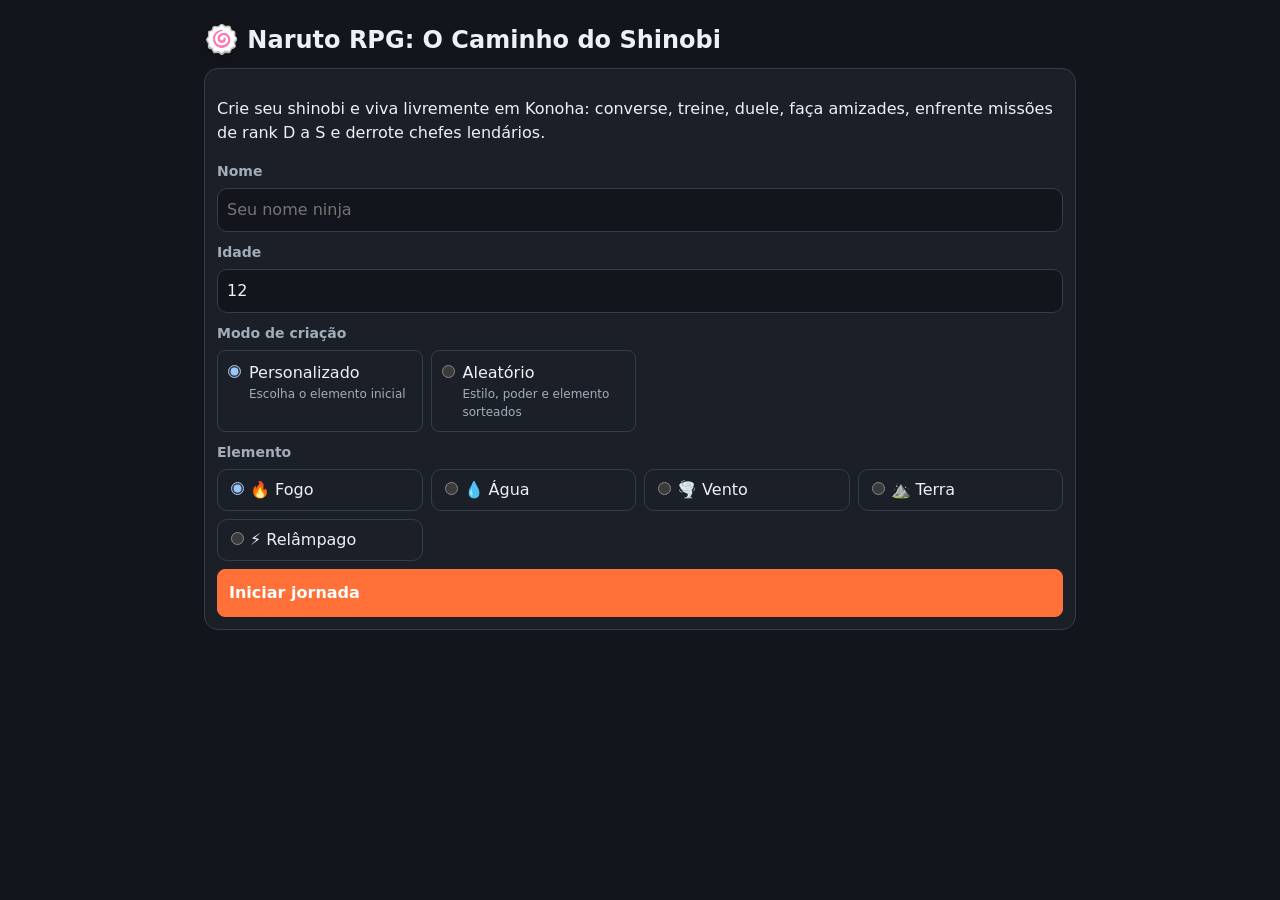
==== commit b61e428e: "Update index.html" ====
--- a/index.html
+++ b/index.html
@@ -2,14 +2,18 @@
 <html lang="pt-BR"><head><meta charset="utf-8">
 <meta name="viewport" content="width=device-width, initial-scale=1, viewport-fit=cover">
 <title>Naruto RPG – Caminho do Shinobi</title>
+<!-- Aplicação autocontida: estrutura HTML, estilos e lógica ficam neste arquivo. -->
 <style>
-/* ===== Tema e base visual ===== */
+/* ===== CSS 1: tokens, reset e base visual ===== */
 :root{color-scheme:dark;--bg:#12151b;--cd:#1b2028;--tx:#edf0f5;--mu:#a3adba;--ac:#ff7138;--bd:#343d49;--hp:#ff626b;--ck:#55b5e8;--lv:#ef75a8;box-sizing:border-box;padding-top:env(safe-area-inset-top,0px);padding-bottom:env(safe-area-inset-bottom,0px)}
 *{box-sizing:border-box}html{scroll-padding-top:env(safe-area-inset-top,0px)}
-body{margin:0;background:var(--bg);color:var(--tx);font:16px/1.5 system-ui,-apple-system,"Segoe UI",sans-serif}
+body{margin:0;background:var(--bg);color:var(--tx);font:16px/1.5 system-ui,-apple-system,"Segoe UI",sans-serif;text-rendering:optimizeLegibility;-webkit-font-smoothing:antialiased}
 main{max-width:900px;margin:0 auto;padding:14px}
-
-/* ===== Tipografia e containers ===== */
+/* ===== CSS 2: emojis e tipografia ===== */
+.emoji-modern{display:inline-block;line-height:1;vertical-align:middle;font-family:"Apple Color Emoji","Segoe UI Emoji","Noto Color Emoji","Twemoji Mozilla",sans-serif;font-size:1.08em;filter:drop-shadow(0 2px 8px rgba(0,0,0,.28)) saturate(1.15) contrast(1.08);transform:translateY(-1px);transition:transform .15s ease,filter .15s ease}.emoji-modern:hover{transform:translateY(-2px) scale(1.04);filter:drop-shadow(0 4px 12px rgba(0,0,0,.32)) saturate(1.18) contrast(1.12)}
+.b .emoji-modern{font-size:1.1em}.status-heading .emoji-modern{font-size:1.15em}.category-tab .emoji-modern{font-size:1.1em}.world .emoji-modern{font-size:1.06em}h1 .emoji-modern{font-size:1.18em}
+
+/* ===== CSS 3: layout, cards e controles ===== */
 h1{font-size:24px;margin:8px 0}h3,h4{margin:10px 0 6px}h4{color:var(--mu);font-size:14px}
 .c{background:var(--cd);border:1px solid var(--bd);border-radius:14px;padding:12px;margin:10px 0}
 .g{display:grid;grid-template-columns:repeat(auto-fill,minmax(min(100%,190px),1fr));gap:8px}
@@ -19,6 +23,7 @@
 .p{background:var(--ac);color:#fff;border-color:var(--ac);text-align:center;font-weight:600}
 .lock{opacity:.55}
 input[type=text],input[type=number]{font:inherit;color:var(--tx);background:var(--bg);border:1px solid var(--bd);border-radius:10px;padding:9px;width:100%}
+/* ===== CSS 4: barras, status e mensagens ===== */
 .br{position:relative;height:18px;background:var(--bg);border:1px solid var(--bd);border-radius:9px;margin:4px 0;overflow:hidden;font-size:12px}
 .br i{position:absolute;left:0;top:0;bottom:0;opacity:.45}.br span{position:relative;padding-left:8px}
 .world{margin:8px 0;padding:9px 11px;border-left:4px solid var(--ck);background:var(--bg);border-radius:4px;color:var(--tx)}.world.alert{border-color:var(--ac)}
@@ -29,6 +34,7 @@
 #log{height:132px;position:sticky;top:0;z-index:5;overflow-y:auto;background:var(--cd);border:1px solid var(--bd);border-radius:14px;padding:8px 12px}
 #log p{margin:5px 0}.sys{color:var(--mu);font-style:italic}.ok{color:#2f9e44;font-weight:600}.bad{color:var(--hp)}.bt{font-weight:600}
 .chat-more{margin-top:8px;color:var(--mu)}.chat-more summary{width:max-content;max-width:100%;padding:6px 0;cursor:pointer;font-size:14px;font-weight:600;color:var(--tx)}
+/* ===== CSS 5: navegação e chamado urgente ===== */
 .category-nav{position:sticky;top:140px;z-index:4;display:grid;grid-template-columns:repeat(5,minmax(0,1fr));gap:6px;padding:6px 0;background:var(--cd)}
 .category-tab{min-height:42px;padding:7px 5px;align-items:center;text-align:center}.category-tab.cat-active{background:var(--ac);border-color:var(--ac);color:#fff;font-weight:700}
 .urgent-shade{position:fixed;inset:0;z-index:1000;display:grid;place-items:center;padding:16px;background:rgba(12,10,8,.78);overscroll-behavior:contain;touch-action:none}
@@ -36,6 +42,7 @@
 .urgent-dialog h2{margin:4px 0 10px;font-size:22px;line-height:1.25}.urgent-kicker{font-size:13px;font-weight:800;color:var(--ac);text-transform:uppercase}.urgent-deadline{padding:10px 12px;background:var(--bg);border-left:4px solid var(--ac);font-weight:600}
 .rk{display:inline-block;min-width:22px;text-align:center;border-radius:6px;color:#fff;font-weight:700;padding:0 5px;margin-right:6px}
 .rkD{background:#868e96}.rkC{background:#2f9e44}.rkB{background:#1c7ed6}.rkA{background:#7048e8}.rkS{background:#c92a2a}
+/* ===== CSS 6: seletores e ajustes responsivos ===== */
 .el label{display:block;border:1px solid var(--bd);border-radius:10px;padding:8px;cursor:pointer}
 .el input{margin-right:6px}[hidden]{display:none!important}
 .row{display:flex;gap:8px;margin-top:8px}.row input{flex:1;min-width:0}.row>.b{flex:0 0 auto}
@@ -55,7 +62,7 @@
 </style></head><body><main>
 <!-- ===== Tela de criação do personagem ===== -->
 <section id="cr">
-<h1>🍥 Naruto RPG: O Caminho do Shinobi</h1>
+<h1><span class="emoji-modern">🍥</span> Naruto RPG: O Caminho do Shinobi</h1>
 <div class="c"><p>Crie seu shinobi e viva livremente em Konoha: converse, treine, duele, faça amizades, enfrente missões de rank D a S e derrote chefes lendários.</p>
 <h4>Nome</h4><input type="text" id="nm" maxlength="20" placeholder="Seu nome ninja">
 <h4>Idade</h4><input type="number" id="ag" min="6" max="40" value="12">
@@ -73,22 +80,55 @@
 <div id="urgentModal" hidden></div>
 </section>
 </main>
+<!-- JavaScript local: estado, regras, renderização e inicialização do jogo. -->
 <script>
+/*
+ * Organização do JavaScript neste arquivo:
+ * 1-3: utilidades, dados do mundo e estado salvo.
+ * 4-8: fluxo do jogo, relações, combate e missões.
+ * 9-11: telas, sistemas adicionais e inicialização.
+ */
 /* ===== Bloco 1: utilidades gerais ===== */
 const $=s=>document.querySelector(s),R=(a,b)=>Math.floor(Math.random()*(b-a+1))+a,P=a=>a[R(0,a.length-1)];
 const esc=v=>String(v).replace(/[&<>"']/g,c=>({'&':'&amp;','<':'&lt;','>':'&gt;','"':'&quot;',"'":'&#39;'}[c]));
-const btn=(l,f,c='')=>`<button class="b ${c}" onclick="${f}">${l}</button>`;
-const bar=(l,v,m,c)=>`<div class="br"><span>${l} ${Math.round(v)}/${m}</span><i style="width:${Math.max(0,Math.min(100,v/m*100))}%;background:var(--${c})"></i></div>`;
+const emojiWrap=s=>String(s).replace(/([\p{Extended_Pictographic}][\uFE0F\u200D\p{Extended_Pictographic}]*)/gu,'<span class="emoji-modern">$1</span>');
+const btn=(l,f,c='')=>`<button class="b ${c}" onclick="${f}">${emojiWrap(l)}</button>`;
+const bar=(l,v,m,c)=>`<div class="br"><span>${emojiWrap(l)} ${Math.round(v)}/${m}</span><i style="width:${Math.max(0,Math.min(100,v/m*100))}%;background:var(--${c})"></i></div>`;
 const rkb=r=>`<span class="rk rk${r}">${r}</span>`;
 
 /* ===== Bloco 2: dados do universo e personagens ===== */
 const RK=['Estudante da Academia','Genin','Chunin','Jounin'],TM=['Manhã','Tarde','Noite'];
 const ST=['nin','tai','vel','int'],AT=[...ST,'car'];   // atributos de combate / todos (car = carisma)
+const attrCap=stat=>{if(!AT.includes(stat))return Infinity;const base=12+S.lv*2+S.rk*4;return stat=='car'?Math.min(base-2,26+S.lv+S.rk*2):Math.min(base,32+S.lv*2+S.rk*3)};
+function addStat(stat,amount){
+	if(!stat||!AT.includes(stat))return 0;
+	const cap=attrCap(stat),current=S[stat]||0;
+	if(current>=cap)return 0;
+	const gain=Math.min(amount,cap-current);
+	S[stat]=current+gain;
+	return gain;
+}
 const E={fogo:['Fogo','🔥','vento',['Bola de Fogo','Flores de Fênix','Nuvem de Cinzas']],
 agua:['Água','💧','fogo',['Dragão de Água','Projétil de Água','Grande Cachoeira']],
 vento:['Vento','🌪️','relampago',['Grande Ruptura','Lâmina de Vento','Esferas de Vácuo']],
 terra:['Terra','⛰️','agua',['Parede de Terra','Dragão de Terra','Rio de Lama']],
 relampago:['Relâmpago','⚡','terra',['Descarga Elétrica','Corrente Elétrica','Mil Pássaros']]};
+const JUTSU_EFFECTS={
+'fogo:0':{type:'burn',label:'Chance de queimar por 2 turnos'},
+'fogo:1':{type:'multi',label:'3 projéteis · pode interromper uma carga'},
+'terra:0':{type:'wall',label:'Barreira reduz os próximos 2 ataques'},
+'agua:0':{type:'surge',cost:1.25,label:'Dano elevado · custo de chakra +25%'},
+'relampago:1':{type:'stun',label:'Chance de paralisar ou reduzir o ataque'},
+'vento:1':{type:'cut',label:'Dano extra contra inimigo concentrado'}
+};
+const BOSS_PATTERNS={
+water:{telegraph:'O inimigo reúne chakra para uma onda devastadora.',attack:'desfere uma onda de água',multiplier:2.1},
+gravity:{telegraph:'O inimigo concentra chakra para uma repulsão de grande alcance.',attack:'libera uma onda de força',multiplier:2.3},
+assault:{telegraph:'O inimigo firma a postura para uma investida devastadora.',attack:'avança com um golpe pesado',multiplier:2.2},
+genjutsu:{telegraph:'O inimigo fixa o olhar e prepara uma técnica ilusória.',attack:'atinge sua mente com um genjutsu',multiplier:1.9},
+heavy:{telegraph:'O inimigo concentra chakra para um ataque devastador.',attack:'desfere o golpe devastador',multiplier:2.2}
+};
+function bossPattern(name){const value=name.toLowerCase();if(/zabuza|haku|kisame/.test(value))return'water';if(/pain/.test(value))return'gravity';if(/gaara|kimimaro|sasuke/.test(value))return'assault';if(/itachi|obito/.test(value))return'genjutsu';return'heavy'}
 const BUILDS=[{name:'Especialista em Ninjutsu',main:'nin',support:'int'},{name:'Especialista em Taijutsu',main:'tai',support:'vel'},{name:'Ninja Veloz',main:'vel',support:'tai'},{name:'Estrategista',main:'int',support:'car'},{name:'Sensor de Chakra',main:'int',support:'nin'},{name:'Combatente Equilibrado',main:'tai',support:'nin'}];
 // NPC: [nome, emoji, título, falas, [hp, ataque, elemento], [bônus do conselho, texto]]
 const N={
@@ -149,6 +189,8 @@
 const EN={ladrao:['Ladrão de Estrada',40,7,''],lobo:['Lobo Selvagem',36,8,''],renegado:['Ninja Renegado',70,11,'fogo'],bandidos:['Líder dos Bandidos',80,12,''],kiri:['Espadachim Renegado',120,16,'agua'],akat:['Ninja de Capa Negra',200,22,'terra'],som:['Ninja do Som',105,14,'relampago'],quarteto:['Membro do Quarteto do Som',190,20,'terra',1],kimimaro:['Kimimaro, último do clã Kaguya',280,25,'terra',1],deidara:['Deidara, artista da explosão',390,29,'terra',1],sasori:['Sasori da Areia Vermelha',430,31,'fogo',1],hidan:['Hidan, imortal da Akatsuki',520,32,''],kakuzu:['Kakuzu, caçador de recompensas',560,35,'relampago',1],
 haku:['Haku, espelhos de gelo',150,18,'agua',1],gato:['Mercenário de Gato',130,17,''],dosu:['Dosu Kinuta',145,18,'relampago',1],zaku:['Zaku Abumi',135,17,'vento'],kin:['Kin Tsuchi',125,16,'terra'],tayuya:['Tayuya, flautista do Som',210,23,'vento',1],jirobo:['Jirobo, força do Quarteto',240,24,'terra',1],kidomaru:['Kidomaru, arqueiro do Som',220,23,'terra',1],sakon:['Sakon e Ukon',250,25,'terra',1],obito:['Tobi, máscara da Akatsuki',620,37,'fogo',1],danzo:['Danzō Shimura, líder da Raiz',580,36,'vento',1],
 zabuza:['Zabuza Momochi, Demônio da Névoa',230,19,'agua',1],oro:['Orochimaru, o Sannin Serpente',340,24,'terra',1],kisame:['Kisame Hoshigaki, Monstro da Névoa',480,28,'agua',1],pain:['Pain, o Deus que Desce',640,34,'vento',1]};
+EN.gaaraStory=['Gaara do Deserto, rival do torneio',260,24,'terra',1];
+EN.sasukeStory=['Sasuke Uchiha, confronto no Vale do Fim',420,30,'relampago',1];
 // Missões: [rank, nome, descrição, inimigo final, ryo, xp]
 const MS=[['D','Capturar o gato Tora','A esposa do Daimyo perdeu o gato… de novo.','ladrao',60,25],
 ['D','Capinar o jardim da vila','Um serviço simples, mas algo se mexe nos arbustos.','lobo',45,20],
@@ -179,6 +221,30 @@
 ['S','Invadir o esconderijo da Akatsuki','Reúna informações e enfrente Sasori antes que ele mude de esconderijo.','sasori',1900,610],
 ['S','Conter o avanço do Quarteto do Som','Uma última equipe inimiga tenta bloquear a retirada dos aliados.','quarteto',2100,680]];
 const NEED={D:1,C:1,B:2,A:3,S:3},LVN={D:1,C:3,B:6,A:10,S:15},MSK='DCBAS';
+const STORY_ARCS=[
+{id:'ondas',title:'Arco 1 · País das Ondas',summary:'Escolta, investigação, Haku e Zabuza.',unlock:{rank:1,level:3,missions:1},consequence:'A Ponte Naruto foi concluída; Tazuna e os moradores lembram quem os protegeu.',missions:[
+{rank:'C',title:'A escolta de Tazuna',description:'Leve o construtor ao País das Ondas e proteja a equipe.',enemy:'bandidos',reward:180,xp:60,scene:['Bandidos cercam a carroça na estrada para a ponte.',[['Manter a carroça no centro da formação','tai'],['Localizar os bandidos antes que ataquem','int'],['Afastá-los com uma técnica de chakra','nin']]]},
+{rank:'C',title:'Rastros de Gato',description:'Investigue quem financia os ataques contra os trabalhadores.',goal:'retrieve',reward:140,xp:48,scene:['Um informante deixou documentos escondidos perto do cais.',[['Examinar as marcas na margem','int'],['Seguir o mensageiro sem ser visto','vel'],['Convencer os trabalhadores a falar','car']] ]},
+{rank:'B',title:'Os espelhos de Haku',description:'Enfrente o caçador mascarado que protege Zabuza.',enemy:'haku',reward:240,xp:85,scene:['A névoa fecha a passagem e agulhas surgem de todos os lados.',[['Ler o movimento dos reflexos','int'],['Proteger Tazuna e avançar','tai'],['Localizar Haku pelo chakra','nin']]]},
+{rank:'B',title:'O Demônio da Névoa',description:'Impeça Zabuza de voltar a ameaçar a ponte.',enemy:'zabuza',reward:300,xp:110,scene:['Zabuza ergue a Kubikiribōchō e prepara um golpe devastador.',[['Manter a guarda e esperar a abertura','tai'],['Interromper a concentração com ninjutsu','nin'],['Contornar a névoa com velocidade','vel']]]}
+]},
+{id:'chunin',title:'Arco 2 · Exame Chunin',summary:'Provas, rivais, sobrevivência e o torneio.',unlock:{rank:1,level:6,missions:3},consequence:'Seu nome entra nos registros do Exame Chunin; os rivais sobreviventes lembram suas decisões.',missions:[
+{rank:'C',title:'Sobrevivência na Floresta da Morte',description:'Recupere o pergaminho e mantenha sua equipe unida.',goal:'retrieve',reward:220,xp:75,scene:['O pergaminho está perto de uma armadilha; rastros rivais se aproximam.',[['Desarmar a armadilha antes de tocar no pergaminho','int'],['Mandar um aliado vigiar a trilha','car'],['Localizar o selo com chakra','nin']]]},
+{rank:'B',title:'Rival do Som',description:'Enfrente um dos ninjas que ameaçou os participantes do exame.',enemy:'dosu',reward:260,xp:90,scene:['Dosu ajusta o amplificador no braço e escuta seus passos.',[['Mudar o ritmo para confundir a leitura sonora','vel'],['Quebrar o amplificador com um golpe preciso','tai'],['Manter distância e concentrar chakra','nin']]]},
+{rank:'A',title:'A final do torneio',description:'O confronto decisivo testa seu preparo e sua determinação.',enemy:'gaaraStory',reward:360,xp:130,scene:['Gaara cobre o corpo com areia e aguarda seu primeiro movimento.',[['Observar como a areia reage','int'],['Forçar uma abertura com taijutsu','tai'],['Usar uma técnica para romper a defesa','nin']]]}
+]},
+{id:'sasuke',title:'Arco 3 · Resgate de Sasuke',summary:'Montagem da equipe, perseguição e confrontos em sequência.',unlock:{rank:2,level:12,missions:8},consequence:'Sasuke não desaparece da história: o desfecho do Vale do Fim fica registrado permanentemente.',missions:[
+{rank:'B',title:'Rastrear o grupo do Som',description:'Encontre os rastros da equipe que levou Sasuke.',goal:'rescue',reward:320,xp:110,scene:['Marcas de sandálias e chakra se dividem perto da fronteira.',[['Seguir o rastro mais recente','vel'],['Pedir que a equipe cubra as rotas laterais','car'],['Ler os resíduos de chakra','nin']]]},
+{rank:'B',title:'Bloqueio do Quarteto do Som',description:'Abra caminho para que a equipe de resgate continue a perseguição.',enemy:'quarteto',reward:380,xp:135,scene:['O Quarteto fecha a passagem e prepara uma barreira.',[['Dividir funções com os aliados','int'],['Romper a linha antes que se feche','tai'],['Encontrar uma rota pela mata','vel']]]},
+{rank:'A',title:'A última barreira',description:'Supere o guardião que protege a rota até Sasuke.',enemy:'kimimaro',reward:480,xp:170,scene:['Kimimaro bloqueia o desfiladeiro e seus ossos viram lâminas.',[['Manter distância e estudar os movimentos','int'],['Proteger os aliados durante o avanço','tai'],['Atacar antes que ele complete a formação','vel']]]},
+{rank:'A',title:'Confronto no Vale do Fim',description:'Alcance Sasuke e decida o resultado desta etapa da perseguição.',enemy:'sasukeStory',reward:560,xp:200,scene:['Sasuke aguarda no vale, decidido a seguir sozinho.',[['Chamá-lo para voltar à equipe','car'],['Desarmar sua postura com um movimento preciso','vel'],['Enfrentar seu poder de frente','nin']]]}
+]},
+{id:'konohadefesa',title:'Arco 4 · Ameaças à Vila',summary:'Akatsuki, resgate de aliados e defesa de Konoha.',unlock:{rank:3,level:18,missions:20},consequence:'A defesa de Konoha e a ameaça da Akatsuki ficam registradas; Pain não volta como contrato comum.',missions:[
+{rank:'A',title:'Sinais da Akatsuki',description:'Intercepte o membro da Akatsuki que ronda as fronteiras.',enemy:'kisame',reward:620,xp:220,scene:['A Samehada absorve chakra enquanto Kisame bloqueia a estrada.',[['Avisar os aliados e proteger a retaguarda','car'],['Forçar o inimigo a sair da água','tai'],['Desestabilizar o fluxo da espada com chakra','nin']]]},
+{rank:'S',title:'Evacuação de Konoha',description:'Retire civis e proteja os aliados durante o ataque à vila.',goal:'protect',reward:700,xp:250,scene:['Destroços bloqueiam a rua; moradores e ninjas feridos precisam de saída.',[['Organizar uma rota segura para os civis','int'],['Carregar os feridos enquanto a equipe cobre a rua','tai'],['Abrir uma passagem por cima dos telhados','vel']]]},
+{rank:'S',title:'A batalha contra Pain',description:'Defenda Konoha e impeça que Pain ataque novamente.',enemy:'pain',reward:900,xp:320,scene:['Pain observa a vila e prepara uma técnica de grande alcance.',[['Avisar todos para se protegerem','car'],['Interromper a concentração antes da explosão','nin'],['Esperar o momento certo para contra-atacar','int']]]}
+]}
+];
 // Objetivos finais sem combate: cada opção testa uma habilidade diferente.
 const OBJ={
 deliver:['A entrega está quase concluída. Como você garante que a encomenda chegue em segurança?',[['Escolher uma rota segura','int'],['Avançar rapidamente','vel'],['Pedir orientação a um morador','car']]],
@@ -334,43 +400,58 @@
 const ROM=/te amo|amo você|gosto de você|beij|namor|linda|lindo|bonit|gata|gato|sair comigo|encontro|cantada|paquer|flert/,SEXY=/sexo|transa|pelad|safad/;
 
 /* ===== Bloco 3: estado do jogo e save ===== */
+// S contém todo o progresso persistido; save/load usam JSON no localStorage.
 const SV='naruto-rpg-v2';
 let S=null,mode='map',B=null,M=null,T=null,X=null,mapTab='places';
 const DAYS_PER_YEAR=120;
-const fresh=(n,a,el)=>({n,a,el,style:'Equilibrado',power:'Regular',lv:1,xp:0,hp:60,mh:60,ck:30,mc:30,ryo:100,day:1,t:0,ageDays:0,worldYears:0,season:'Primavera',weather:'Céu limpo',urgent:null,lastUrgent:'',lastAssignmentDay:0,lastAssignmentId:'',assignment:null,socialEvent:null,socialCooldown:{},lastSocialDay:0,bonds:{},promises:{},rep:0,team:[],loc:'academia',rk:a>=12?1:0,academySessions:0,fatigue:0,practice:{},chat:{},nin:5,tai:5,vel:5,int:5,car:5,rel:{},love:{},rs:{},partner:null,done:0,jt:[el+':0'],ms:{},kit:1,pill:1,got:{},cd:{},pres:{}});
+const ACADEMY_CLASS_COUNT=4;
+const academyStudent=()=>S.rk===0;
+const academyComplete=()=>((S.academySessions||0)>=ACADEMY_CLASS_COUNT);
+const fresh=(n,a,el)=>({n,a,el,style:'Equilibrado',power:'Regular',lv:1,xp:0,hp:60,mh:60,ck:30,mc:30,ryo:100,day:1,t:0,ageDays:0,worldYears:0,season:'Primavera',weather:'Céu limpo',urgent:null,lastUrgent:'',lastAssignmentDay:0,lastAssignmentId:'',assignment:null,socialEvent:null,socialCooldown:{},lastSocialDay:0,bonds:{},promises:{},rep:0,team:[],loc:'academia',rk:a>=12?1:0,academySessions:0,fatigue:0,practice:{},chat:{},nin:5,tai:5,vel:5,int:5,car:5,rel:{},love:{},rs:{},partner:null,done:0,jt:[el+':0'],ms:{},kit:1,pill:1,got:{},cd:{},duels:{},pres:{}});
 const ageOf=id=>(NA[id]||20)+(S.worldYears||0);
 const save=()=>{try{localStorage.setItem(SV,JSON.stringify(S))}catch(e){}};
 const ld=()=>{try{return JSON.parse(localStorage.getItem(SV)||localStorage.getItem('naruto-rpg-v1'))}catch(e){return null}};
 const slot=()=>S.day*3+S.t;
 // Jutsu: jt = técnicas conhecidas ('elemento:nível'), ms = usos de cada uma (8 usos = 1 nível de maestria, máx. 5)
 const mlv=k=>Math.min(5,Math.floor((S.ms[k]||0)/8)),tmast=()=>Object.values(S.ms).reduce((a,b)=>a+b,0);
-const els=()=>[...new Set(S.jt.map(k=>k.split(':')[0]))],jc=k=>Math.ceil([8,15,25][+k.split(':')[1]]*(1-.07*mlv(k)));
-const exok=x=>S.lv>=x.lv&&S.done>=x.dn&&(!x.el||els().length>=x.el)&&(!x.mm||tmast()>=x.mm);
-const exreq=x=>`Nv ${x.lv}${x.dn?` · ${x.dn} missões`:''}${x.mm?` · ${x.mm} usos de jutsu`:''}${x.el?` · ${x.el} elementos`:''}`;
+const els=()=>[...new Set(S.jt.map(k=>k.split(':')[0]))],jc=k=>Math.ceil([8,15,25][+k.split(':')[1]]*(1-.07*mlv(k))*(JUTSU_EFFECTS[k]?.cost||1));
+const exok=x=>S.lv>=x.lv&&S.done>=x.dn&&(!academyStudent()||academyComplete())&&(!x.el||els().length>=x.el)&&(!x.mm||tmast()>=x.mm);
+const exreq=x=>`Nv ${x.lv}${academyStudent()?` · ${ACADEMY_CLASS_COUNT} aulas práticas`:''}${x.dn?` · ${x.dn} missões`:''}${x.mm?` · ${x.mm} usos de jutsu`:''}${x.el?` · ${x.el} elementos`:''}`;
 const used=k=>S.cd[k]==slot()||(S.cd[k]=slot(),false);   // true se a ação já foi feita neste período do dia
 
 /* ===== Bloco 4: fluxo principal do jogo ===== */
 function log(h,c=''){const d=document.createElement('p');d.className=c;d.innerHTML=h;$('#log').append(d);$('#log').scrollTop=1e9;save()}
-function offerHokageMission(){let candidates=HOKAGE_OPS.filter(operation=>{const req=LOC_REQ[operation.loc];return S.rk>=NEED[operation.rank]&&(!req||(S.rk>=req.rk&&S.done>=req.done))});if(candidates.length>1)candidates=candidates.filter(operation=>operation.id!=S.lastAssignmentId);if(!candidates.length)return;const operation=P(candidates),squad=examSquad();S.assignment={...operation,status:'offered',stage:0,successes:0,failures:0,squad};S.lastAssignmentDay=S.day;S.lastAssignmentId=operation.id;log(`📜 <b>Tsunade designou você e ${squad.map(id=>N[id][0]).join(' e ')} para ${operation.title}.</b> Apresente-se na Torre do Hokage para partir.`,'bt')}
+function recordWorldEvent(kind,title,detail){S.worldEvents=Array.isArray(S.worldEvents)?S.worldEvents:[];const event={day:S.day,kind,title,detail};S.worldEvents.push(event);S.worldEvents=S.worldEvents.slice(-12);save();return event}
+function recentWorldEvent(){return(S.worldEvents||[]).at(-1)||null}
+function reactToWorldEvent(id,n){const event=recentWorldEvent();if(!event||S.day-event.day>14)return;const w=ew();w.heard=w.heard||{};const eventKey=`${event.day}:${event.kind}:${event.title}`;if(w.heard[id]==eventKey||Math.random()>=.45)return;w.heard[id]=eventKey;const line=event.kind=='failure'?`Soube do que aconteceu em “${event.title}”. A equipe ainda precisa de ajuda.`:event.kind=='rescue'?`Ouvi que você resgatou um aliado em “${event.title}”. Isso importa para a vila.`:event.kind=='civilians'?`Os moradores comentam que você protegeu civis em “${event.title}”.`: `A vila está comentando sua missão “${event.title}”.`;log(`<b>${n[0]}:</b> “${line}”`,'sys')}
+function offerHokageMission(){let candidates=HOKAGE_OPS.filter(operation=>{const req=LOC_REQ[operation.loc];return S.rk>=NEED[operation.rank]&&(S.rep||0)>=(REP_REQ[operation.rank]||0)&&(!req||(S.rk>=req.rk&&S.done>=req.done))});if(candidates.length>1)candidates=candidates.filter(operation=>operation.id!=S.lastAssignmentId);if(!candidates.length)return;const operation=P(candidates),squad=examSquad();S.assignment={...operation,status:'offered',stage:0,successes:0,failures:0,squad};S.lastAssignmentDay=S.day;S.lastAssignmentId=operation.id;log(`📜 <b>Tsunade designou você e ${squad.map(id=>N[id][0]).join(' e ')} para ${operation.title}.</b> Apresente-se na Torre do Hokage para partir.`,'bt')}
 function offerNpcEvent(){if(S.day-(S.lastSocialDay||0)<2)return;const candidates=pres(S.loc).filter(id=>SOCIAL_SCENES[id]&&S.day-(S.socialCooldown?.[id]||-3)>=3);if(!candidates.length)return;const id=P(candidates);S.socialEvent={npc:id,day:S.day};S.lastSocialDay=S.day}
-function resolveSocial(index){const id=S.socialEvent?.npc,scene=SOCIAL_SCENES[id],choice=scene?.choices[index];if(!choice)return;const effect=SOCIAL_EFFECTS[choice[2]];remember(id,choice[2],choice[1],{affinity:effect.affinity,trust:effect.trust,respect:effect.respect,sharedMoments:1});if(effect.stat){const stat=effect.stat=='specialty'?N[id][5][0]:effect.stat;S[stat]=(S[stat]||0)+effect.increase}if(effect.hp)S.hp=Math.min(S.mh,S.hp+effect.hp);if(effect.chakra)S.ck=Math.min(S.mc,S.ck+effect.chakra);if(effect.fatigue)S.fatigue=Math.max(0,(S.fatigue||0)+effect.fatigue);if(effect.rep)S.rep=Math.min(100,(S.rep||0)+effect.rep);S.socialCooldown[id]=S.day;S.socialEvent=null;gain(effect.xp);log(`<b>${N[id][0]}:</b> ${choice[1]}`);log(`🤝 Afinidade +${effect.affinity}${effect.rep?` · reputação +${effect.rep}`:''}.`,'ok');render()}
+function resolveSocial(index){const id=S.socialEvent?.npc,scene=SOCIAL_SCENES[id],choice=scene?.choices[index];if(!choice)return;const effect=SOCIAL_EFFECTS[choice[2]];remember(id,choice[2],choice[1],{affinity:effect.affinity,trust:effect.trust,respect:effect.respect,sharedMoments:1});if(effect.stat){const stat=effect.stat=='specialty'?N[id][5][0]:effect.stat;addStat(stat,effect.increase)}if(effect.hp)S.hp=Math.min(S.mh,S.hp+effect.hp);if(effect.chakra)S.ck=Math.min(S.mc,S.ck+effect.chakra);if(effect.fatigue)S.fatigue=Math.max(0,(S.fatigue||0)+effect.fatigue);if(effect.rep)if((S.rep||0)<12)S.rep=Math.min(12,(S.rep||0)+effect.rep*.25);S.socialCooldown[id]=S.day;S.socialEvent=null;gain(effect.xp);log(`<b>${N[id][0]}:</b> ${choice[1]}`);log(`🤝 Afinidade +${effect.affinity}${effect.rep?` · reputação +${effect.rep}`:''}.`,'ok');render()}
 function ignoreSocial(){const id=S.socialEvent?.npc;if(!id)return;S.socialCooldown[id]=S.day;S.socialEvent=null;log(`Você decide não atender ao pedido de ${N[id][0]} agora.`,'sys');render()}
-function goUrgent(){const event=S.urgent;if(!event)return log('Não há chamado urgente ativo.','sys');S.loc=event.loc;S.pres={};log(`🚨 Você parte imediatamente para ${L[event.loc][1]} atender “${event.title}”.`,'bt');answerUrgent()}
+/* Chamados urgentes ficam pendentes até uma decisão; atender exige viagem normal. */
+function chooseUrgent(response){const event=S.urgent;if(!event)return;if(response=='self'){event.response='self';S.loc=event.loc;S.pres={};log(`🚨 Você parte imediatamente para ${L[event.loc][1]} e atende “${event.title}”.`,'bt');answerUrgent();return}else if(response=='ignored'){event.response='ignored';log(`Você decide não intervir em “${event.title}”. A situação continuará evoluindo pelos próximos ${event.daysLeft} dia(s).`,'bad')}render()}
+function goUrgent(){const event=S.urgent;if(!event)return log('Não há chamado urgente ativo.','sys');if(event.response=='ignored')return log('Você decidiu não intervir neste chamado.','sys');if(!event.response)event.response='self';if(S.loc==event.loc)return answerUrgent();log(`🚶 Você parte para ${L[event.loc][1]} atender “${event.title}”.`,'bt');go(event.loc)}
+function askUrgentTeam(){const event=S.urgent;if(!event)return;const wd=ew(),squad=(S.team||[]).filter(id=>!wd.dead[id]&&!(wd.hurt[id]&&slot()<wd.hurt[id].until)&&!(wd.away[id]&&S.day<=wd.away[id].until));const stat=event.goal=='retrieve'?'int':event.goal=='protect'?'tai':'vel',bonus=Math.min(4,squad.reduce((total,id)=>total+(N[id][5][0]==stat?2:0),0)),skill=squad.length?Math.max(...squad.map(id=>S[stat])):4,roll=R(1,20),dc=14+Math.max(0,MSK.indexOf(event.rank)-1)*2,total=roll+skill+bonus;S.urgent=null;tick(1);log(`<b>🧭 Apoio solicitado:</b> ${squad.length?squad.map(id=>N[id][0]).join(' e '):'uma patrulha local'} assume “${event.title}”. ${roll} + ${skill}${bonus?` + equipe ${bonus}`:''} = ${total} (precisa de ${dc}).`,'sys');
+if(total>=dc){const reward=Math.round(event.reward*.65),xp=Math.round(event.xp*.6),payout=completeMission(event.rank,reward,xp,false,missionBonuses(event));if(event.npc)rel(event.npc,3);squad.forEach(id=>remember(id,'missao',`Ajudaram na ocorrência “${event.title}”.`,{affinity:3,trust:2,respect:1,sharedMissions:1}));settlePromises(squad,event.title);log(`✅ O apoio concluiu a ocorrência. +${payout.ryo} ryō e +${payout.xp} XP${missionBonusText(payout)}.`,'ok')}
+else{S.rep=Math.max(0,(S.rep||0)-2);if(event.npc){rel(event.npc,-3);if(MORTAL.includes(event.npc)&&MSK.indexOf(event.rank)>=2)hurtNpc(event.npc,false)}if(squad.length){const injured=P(squad);hurtNpc(injured,false);squad.forEach(id=>remember(id,'contratempo',`A equipe sofreu um revés em “${event.title}”.`,{affinity:-2,trust:-2}));log(`❌ A equipe não conseguiu concluir a ocorrência. ${N[injured][0]} voltou ferido(a); a vila perdeu reputação e a missão foi perdida.`,'bad')}else log('❌ A patrulha não conseguiu concluir a ocorrência. A vila perdeu reputação e a missão foi perdida.','bad')}
+render()}
+function missUrgent(event){const ignored=event.response=='ignored',penalty=ignored?4:2;S.rep=Math.max(0,(S.rep||0)-penalty);if(event.npc){rel(event.npc,-penalty);if(MORTAL.includes(event.npc)&&MSK.indexOf(event.rank)>=2)hurtNpc(event.npc,false)}S.urgent=null;log(ignored?`⌛ “${event.title}” evoluiu sem intervenção. A vila perdeu ${penalty} de reputação e ${event.npc?N[event.npc][0]+' perdeu confiança em você.':''}`:`⌛ “${event.title}” passou sem atendimento. A vila perdeu ${penalty} de reputação.`,'bad')}
 function worldDay(){const season=SEASONS[Math.floor((S.ageDays||0)/30)%SEASONS.length];S.season=season.name;S.weather=P(season.weather);log(`🌦️ ${S.season}: ${S.weather}.`,'sys');
 if(S.socialEvent&&S.day-S.socialEvent.day>=2){S.socialCooldown[S.socialEvent.npc]=S.day;S.socialEvent=null}expirePromises();
-if(!S.assignment){
-if(S.urgent){S.urgent.daysLeft--;if(S.urgent.daysLeft<=0){const missed=S.urgent;S.urgent=null;S.rep=Math.max(0,(S.rep||0)-2);if(missed.npc)rel(missed.npc,-2);log(`⌛ A ocorrência “${missed.title}” passou sem ajuda. A vila perdeu um pouco da confiança em você.`,'bad')}}
-if(!S.urgent){const candidates=CRISES.filter(event=>{const loc=LOC_REQ[event.loc],rank=NEED[event.rank];return event.id!=S.lastUrgent&&S.rk>=rank&&(!loc||(S.rk>=loc.rk&&S.done>=loc.done))});const chance=S.weather=='Tempestade'?.32:S.weather=='Chuva forte'?.24:.13;if(candidates.length&&Math.random()<chance){const event=P(candidates);S.urgent={...event,daysLeft:3};S.lastUrgent=event.id;log(`🚨 Chamado urgente em ${L[event.loc][1]}: <b>${event.title}</b>. Você tem três dias para chegar e ajudar.`,'bt')}}
-if(!S.urgent&&!M&&!B&&!X&&S.rk>=1&&S.day>=4&&S.day-(S.lastAssignmentDay||0)>=4&&Math.random()<.24)offerHokageMission()
-if(!S.assignment&&!S.urgent&&!S.socialEvent&&!M&&!B&&!X&&Math.random()<.22)offerNpcEvent()
-}}
-function tick(n=1){S.t+=n;while(S.t>=3){S.t-=3;S.day++;S.hp=Math.min(S.mh,S.hp+Math.ceil(S.mh*.4));S.ck=S.mc;S.fatigue=Math.max(0,(S.fatigue||0)-30);S.ageDays=(S.ageDays||0)+1;if(S.ageDays>=DAYS_PER_YEAR){S.ageDays-=DAYS_PER_YEAR;S.worldYears=(S.worldYears||0)+1;S.a++;log(`🎂 Um ano se passou. Você agora tem ${S.a} anos; os moradores de Konoha também cresceram um ano.`,'ok')}log(`🌅 Dia ${S.day} amanhece em Konoha.`,'sys');worldDay()}S.pres={};save()}
-function gain(x){S.xp+=x;while(S.xp>=S.lv*40){S.xp-=S.lv*40;S.lv++;S.mh+=10;S.mc+=6;S.hp=S.mh;S.ck=S.mc;S[P(AT)]++;S[P(AT)]++;log(`⬆️ <b>Nível ${S.lv}!</b> Seus atributos aumentaram.`,'ok');if(S.lv==4||S.lv==8)learn(S.el+':'+(S.lv==4?1:2),1)}}
+if(!S.assignment){const activityBusy=!!(M||B||X);
+if(!activityBusy){
+if(S.urgent){S.urgent.daysLeft--;if(S.urgent.daysLeft<=0)missUrgent(S.urgent)}
+if(!S.urgent){const candidates=CRISES.filter(event=>MSK.indexOf(event.rank)>=MSK.indexOf('B')&&event.id!=S.lastUrgent&&S.rk>=NEED[event.rank]&&(()=>{const req=LOC_REQ[event.loc];return !req||(S.rk>=req.rk&&S.done>=req.done)})());const chance=S.weather=='Tempestade'?.32:S.weather=='Chuva forte'?.24:.13;if(candidates.length&&Math.random()<chance){const event=P(candidates);S.urgent={...event,daysLeft:3};S.lastUrgent=event.id;log(`🚨 Chamado urgente em ${L[event.loc][1]}: <b>${event.title}</b>. Você tem três dias para chegar e ajudar.`,'bt')}}
+if(!S.urgent&&S.rk>=1&&S.day>=4&&S.day-(S.lastAssignmentDay||0)>=4&&Math.random()<.16+Math.min(.2,(S.rep||0)/500))offerHokageMission()
+if(!S.assignment&&!S.urgent&&!S.socialEvent&&Math.random()<.12+Math.min(.18,(S.rep||0)/500))offerNpcEvent()
+}}}
+function tick0(n=1){for(let step=0;step<n;step++){S.t++;let newDay=false;if(S.t>=3){S.t-=3;S.day++;newDay=true;S.hp=Math.min(S.mh,S.hp+Math.ceil(S.mh*.4));S.ck=S.mc;S.fatigue=Math.max(0,(S.fatigue||0)-30);S.ageDays=(S.ageDays||0)+1;if(S.ageDays>=DAYS_PER_YEAR){S.ageDays-=DAYS_PER_YEAR;S.worldYears=(S.worldYears||0)+1;S.a++;log(`🎂 Um ano se passou. Você agora tem ${S.a} anos; os moradores de Konoha também cresceram um ano.`,'ok')}log(`🌅 Dia ${S.day} amanhece em Konoha.`,'sys')}advanceNpcTravel();S.pres={};if(newDay)worldDay()}S.pres={};save()}
+function gain(x){S.xp+=x;while(S.xp>=S.lv*40){S.xp-=S.lv*40;S.lv++;S.mh+=10;S.mc+=6;S.hp=S.mh;S.ck=S.mc;addStat(P(AT),1);addStat(P(AT),1);log(`⬆️ <b>Nível ${S.lv}!</b> Seus atributos aumentaram.`,'ok');if(S.lv==4||S.lv==8)learn(S.el+':'+(S.lv==4?1:2),1)}}
 function learn(k,v){if(S.jt.includes(k))return;S.jt.push(k);if(v){const[e,i]=k.split(':');log(`✨ Novo jutsu: <b>${E[e][3][i]}</b>!`,'ok')}}
 function pres(l){if(!S.pres[l]){const p=L[l][2],f=['academia','ichiraku','torre'].includes(l)?[p[0]]:[],r=p.filter(x=>!f.includes(x)).sort(()=>Math.random()-.5);S.pres[l]=f.concat(r).slice(0,S.t==2?2:3)}return S.pres[l]}  // à noite há menos gente na rua
-function go(k){if(S.a<=10&&S.rk==0&&k!='academia'){log('📚 Você ainda não se formou. Iruka pede que conclua as aulas e o exame antes de sair da Academia.','sys');return render()}const req=LOC_REQ[k];if(req&&(S.rk<req.rk||S.done<req.done)){log(`🔒 Acesso bloqueado. Requer rank ${RK[req.rk]} e ${req.done} missões concluídas.`,'sys');return render()}S.loc=k;tick(1);mode='map';log(`🚶 Você segue para <b>${L[k][1]}</b>.`,'sys');if(Math.random()<.25)ev();render()}
+function go(k){if(academyStudent()&&k!='academia'){log('📚 Você ainda não se formou. Iruka pede que conclua as aulas e o exame antes de sair da Academia.','sys');return render()}const req=LOC_REQ[k];if(req&&(S.rk<req.rk||S.done<req.done)){log(`🔒 Acesso bloqueado. Requer rank ${RK[req.rk]} e ${req.done} missões concluídas.`,'sys');return render()}S.loc=k;tick(1);mode='map';log(`🚶 Você segue para <b>${L[k][1]}</b>.`,'sys');if(Math.random()<.25)ev();render()}
 function ev(){const r=R(1,6);if(r==1){const y=R(10,40);S.ryo+=y;log(`💰 Você encontra ${y} ryo no chão!`)}else if(r==2){const foe=S.loc=='onda'||S.loc=='ponte'?'gato':S.loc=='som'?'dosu':S.loc=='akatsuki'?'obito':P(['ladrao','lobo','renegado']);log('⚠️ Um inimigo aparece no caminho!','bad');fight(EN[foe],{})}else if(r==3)log(P(['🗣️ Ouve rumores sobre movimentações da Akatsuki.','🗣️ Dizem que Naruto devorou 12 tigelas de ramen hoje.','🗣️ Um mercador comenta que a Hokage busca novos ninjas.']),'sys');else if(r==4){gain(6);log('🥷 Um ninja de passagem corrige sua postura. (+6 XP)')}else if(r==5){const witnesses=pres(S.loc);if(witnesses.length){const id=P(witnesses);rel(id,2);log(`🤝 Você ajuda ${N[id][0]} com uma tarefa simples. A confiança entre vocês aumenta.`,'ok')}else log('🍃 O vento muda e nuvens escuras se acumulam no horizonte.','sys')}else{const damage=R(4,10);S.hp=Math.max(1,S.hp-damage);log(`🌧️ O terreno escorregadio causa uma queda. Você perde ${damage} HP.`,'bad')}}
-function academyClass(){if(S.loc!='academia'||S.rk!=0||S.a>10)return;S.academySessions=(S.academySessions||0)+1;S.ck=Math.min(S.mc,S.ck+8);gain(12);rel('iruka',2);log(`📚 Aula ${S.academySessions}/4 concluída: você pratica controle de chakra, técnicas básicas e trabalho em equipe. +12 XP.`,'ok');if(S.academySessions==4)log('🎓 Iruka libera você para o exame de graduação. Prepare-se e vença o examinador!','bt');tick(1);render()}
+function academyClass(){if(!academyStudent()||S.loc!='academia')return;if(academyComplete())return log('🎓 Você já concluiu as quatro aulas práticas. Faça o exame de graduação.','sys');S.academySessions=(S.academySessions||0)+1;S.ck=Math.min(S.mc,S.ck+8);gain(12);rel('iruka',2);log(`📚 Aula ${S.academySessions}/${ACADEMY_CLASS_COUNT} concluída: você pratica controle de chakra, técnicas básicas e trabalho em equipe. +12 XP.`,'ok');if(academyComplete())log('🎓 Iruka libera você para o exame de graduação. Prepare-se e vença o examinador!','bt');tick(1);render()}
 function self(k){
 if(k=='s'){log('🛏️ Você dorme e recupera as forças.','sys');tick(3-S.t);S.fatigue=0;S.hp=S.mh;S.ck=S.mc;return render()}
 if(k=='m'){S.ck=Math.min(S.mc,S.ck+15);S.fatigue=Math.max(0,(S.fatigue||0)-25);log('🧘 Você medita, recupera chakra e reduz a fadiga.');tick(1);return render()}
@@ -378,19 +459,20 @@
 if(!a)return;if((S.fatigue||0)>=70)return log('Você está exausto. Medite ou descanse antes de treinar novamente.','sys');
 if(k=='nin'&&S.ck<5)return log('Você precisa de pelo menos 5 de chakra para praticar controle.','sys');
 if(k=='nin')S.ck-=5;S.fatigue=Math.min(100,(S.fatigue||0)+c);S.practice=S.practice||{};S.practice[a]=(S.practice[a]||0)+1;
-if(S.practice[a]>=3){S[a]++;S.practice[a]-=3;log(`📈 O treino consistente melhora ${a.toUpperCase()} em 1 ponto.`,'ok')}
+if(S.practice[a]>=3){const ganho=addStat(a,1);if(ganho>0){log(`📈 O treino consistente melhora ${a.toUpperCase()} em 1 ponto.`,'ok')}S.practice[a]-=3}
 gain(5);log(`🥋 Sessão de ${label} concluída. A fadiga aumenta; alterne atividades e reserve tempo para recuperar.`);tick(1);render()}
 function item(t){if(t=='kit'){S.kit--;S.hp=Math.min(S.mh,S.hp+40)}else{S.pill--;S.ck=Math.min(S.mc,S.ck+40)}log(t=='kit'?'🩹 Você usa um kit médico.':'💊 Você toma uma pílula.');render()}
-function buy(t,c){if(S.ryo<c)return log('Ryo insuficiente.','sys');S.ryo-=c;if(t=='scr'){const a=P(AT);S[a]++;log(`📜 Você estuda o pergaminho: +1 ${a.toUpperCase()}.`)}else{S[t]++;log('🛒 Compra feita.')}render()}
+const marketPrice=base=>Math.max(1,Math.round(base*(1-Math.min(.2,(S.rep||0)/500))));
+function buy(t,c){const price=marketPrice(c);if(S.ryo<price)return log('Ryō insuficiente.','sys');S.ryo-=price;if(t=='scr'){const a=P(AT);const ganho=addStat(a,1);if(ganho>0)log(`📜 Você estuda o pergaminho: +1 ${a.toUpperCase()}.`);else log(`📜 Você revisa um pergaminho, mas ${a.toUpperCase()} já chegou ao limite do treino atual.`,'sys')}else{S[t]++;log('🛒 Compra feita.')}if(price<c)log(`🤝 Sua reputação reduziu o preço em ${c-price} ryō.`,'ok');render()}
 const EXTEAM=['sakura','shikamaru','choji','ino','kiba','shino','hinata','neji','lee','tenten'];
 function examSquad(){const squad=[...new Set((S.team||[]).filter(id=>N[id]))];while(squad.length<2){const candidates=EXTEAM.filter(id=>!squad.includes(id));if(!candidates.length)break;squad.push(P(candidates))}return squad.slice(0,2)}
 function examTeamBonus(stat){const matched=(X.squad||[]).filter(id=>N[id][5][0]==stat).length*2;return Math.min(4,matched+Math.floor((X.trust||0)/40))}
-function exam(){const x=EXR[S.rk];if(!exok(x))return log(`🔒 Requisitos: ${exreq(x)}.`,'sys');
+function exam(){const x=EXR[S.rk];if(academyStudent()&&S.loc!='academia')return log('📚 O exame de graduação acontece na Academia Ninja.','sys');if(!exok(x))return log(`🔒 Requisitos: ${exreq(x)}.`,'sys');
 if(S.cd.ex==S.day)return log('📋 Os examinadores pedem que você volte amanhã.','sys');
 if(S.rk==0){log('📝 O exame começa! Derrote o examinador.','bt');return fight(EXM[0],{sp:1,win:()=>{S.rk++;S.ryo+=100;log(`🎉 Você foi promovido a <b>${RK[S.rk]}</b>!`,'ok')}})}
 X={rk:S.rk,s:0,i:0,ok:0,trust:50,squad:examSquad()};log(`🏟️ <b>${['','Exame Chunin','Exame Jounin'][S.rk]}</b>: ${EXS[S.rk].length} fases avaliam suas habilidades e o trabalho em equipe.`,'bt');log(`🤝 Seu esquadrão de exame: ${X.squad.map(id=>N[id][0]).join(' e ')}.`,'sys');exNext()}
 function exNext(){const g=EXS[X.rk][X.s];
-if(!g){const y=X.rk*150;S.rk++;S.ryo+=y;ST.forEach(k=>S[k]+=2);S.mh+=20;S.mc+=10;S.hp=S.mh;S.ck=S.mc;log(`🎉 Você passou! Promovido a <b>${RK[S.rk]}</b>! +${y} ryo e atributos aumentados.`,'ok');log(S.rk==2?'🔓 Agora você pode dominar um 2º elemento com um sensei forte (Kakashi, Jiraiya, Tsunade).':'🔓 Agora você pode dominar um 3º elemento.','bt');X=null;mode='map';tick(1);return render()}
+if(!g){const y=X.rk*150;S.rk++;S.ryo+=y;ST.forEach(k=>addStat(k,2));S.mh+=20;S.mc+=10;S.hp=S.mh;S.ck=S.mc;log(`🎉 Você passou! Promovido a <b>${RK[S.rk]}</b>! +${y} ryo e atributos aumentados.`,'ok');log(S.rk==2?'🔓 Agora você pode dominar um 2º elemento com um sensei forte (Kakashi, Jiraiya, Tsunade).':'🔓 Agora você pode dominar um 3º elemento.','bt');X=null;mode='map';tick(1);return render()}
 X.i=0;X.ok=0;log(`📋 <b>${g.n}</b>`,'bt');if(g.t=='fight')return exFight(0);X.cur=g.t=='team'?g.tasks[0]:P(STP);mode='ex';render()}
 function exFight(i){const g=EXS[X.rk][X.s];fight(g.f[i],{sp:1,win:()=>{if(i+1<g.f.length)exFight(i+1);else{X.s++;exNext()}}})}
 function exa(j){const g=EXS[X.rk][X.s],quiz=g.t=='quiz';let success;
@@ -408,11 +490,11 @@
 if(S.ryo<TC[i])return log('Ryo insuficiente para o treinamento.','sys');
 if(used('sen'+id))return log(`<b>${n[0]}:</b> “Descanse um pouco. Continuamos mais tarde.”`);
 S.ryo-=TC[i];learn(k);gain(15+i*10);log(`🎓 ${n[0]} guia você na técnica <b>${E[e][3][i]}</b>! (-${TC[i]} ryo)`,'ok');
-if(i==2){S.nin+=2;log(`🏅 Você agora <b>domina o elemento ${E[e][0]}</b>! +2 Nin.`,'ok')}
+if(i==2){const ganho=addStat('nin',2);if(ganho>0)log(`🏅 Você agora <b>domina o elemento ${E[e][0]}</b>! +2 Nin.`,'ok');else log(`🏅 Você domina ${E[e][0]}, mas o atributo Nin já chegou ao limite do desenvolvimento atual.`,'sys')}
 tick(1);render()}
 function teamBonus(stat){return Math.min(4,(S.team||[]).reduce((total,id)=>total+(N[id]?.[5]?.[0]==stat?2:0),0))}
 function toggleTeam(id){S.team=S.team||[];if((S.rel[id]||0)<20)return log(`<b>${N[id][0]}</b> ainda não confia o bastante para entrar na equipe. (Afinidade 20)`,'sys');if(S.team.includes(id)){S.team=S.team.filter(member=>member!=id);log(`${N[id][0]} saiu da equipe.`,'sys')}else if(S.team.length>=2)return log('A equipe já tem dois aliados. Remova alguém antes de escolher outro.','sys');else{S.team.push(id);log(`🤝 ${N[id][0]} entrou para sua equipe. Bônus em ${N[id][5][0].toUpperCase()}: +2 nos testes.`,'ok')}render()}
-function prac(k){if((S.fatigue||0)>=70)return log('Você está exausto. Medite ou descanse antes de praticar jutsu.','sys');const c=jc(k);if(S.ck<c)return log('Chakra insuficiente para praticar.','sys');S.ck-=c;S.fatigue=Math.min(100,(S.fatigue||0)+15);const b=mlv(k);S.ms[k]=(S.ms[k]||0)+4;gain(6);log(`🎯 Você pratica ${jn(k)}.${mlv(k)>b?` ⭐ <b>Maestria ${mlv(k)}!</b>`:''}`,'ok');tick(1);render()}
+function prac0(k){if((S.fatigue||0)>=70)return log('Você está exausto. Medite ou descanse antes de praticar jutsu.','sys');const c=jc(k);if(S.ck<c)return log('Chakra insuficiente para praticar.','sys');S.ck-=c;S.fatigue=Math.min(100,(S.fatigue||0)+15);const b=mlv(k);S.ms[k]=(S.ms[k]||0)+4;gain(6);log(`🎯 Você pratica ${jn(k)}.${mlv(k)>b?` ⭐ <b>Maestria ${mlv(k)}!</b>`:''}`,'ok');tick(1);render()}
 
 /* ===== Bloco 5: social, relacionamento e romance ===== */
 const rel=(id,v)=>{S.rel[id]=(S.rel[id]||0)+v};
@@ -425,11 +507,11 @@
 function expirePromises(){Object.entries(S.promises||{}).forEach(([id,promise])=>{if(promise.status!='pending'||S.day<=promise.dueDay)return;promise.status='broken';remember(id,'promessa','Você não apareceu para a missão prometida.',{affinity:-5,trust:-4});log(`💔 ${N[id][0]} percebeu que você não cumpriu sua promessa. A confiança caiu.`,'bad')})}
 const npc=id=>{T=id;mode='npc';if(!S.rel[id])S.rel[id]=0;render()};
 const AC={
-talk:(id,n)=>{const lines=[...n[3]];if(S.urgent?.npc==id)lines.push(`“${S.urgent.title} está preocupando todo mundo. Você vai ajudar?”`);const reply=chatPick(id,'bate-papo',lines);if(!used('talk'+id)){remember(id,'conversa',reply,{affinity:2,trust:1,sharedMoments:1});gain(2);if(Math.random()<.15)S.car++}log(`<b>${n[0]}:</b> ${reply}`)},
-gift:(id,n,g)=>{const[gn,c]=G[g];if(S.ryo<c)return log('Você não tem ryo suficiente.','sys'),1;S.ryo-=c;const fav=(RM[id]||['dango'])[0]==g;remember(id,'presente',`Você deu ${gn}.`,{affinity:fav?10:4,trust:fav?3:1});if(rom(id))love(id,fav?3:1);log(`🎁 ${n[0]} ${fav?'adora':'aceita'} ${gn}. <b>“Obrigado(a), ${esc(S.n)}!”</b>`)},
-train:(id,n)=>{if((S.fatigue||0)>=70)return log('Você está exausto. Descanse antes de treinar com alguém.','sys'),1;if(S.ck<5)return log('Chakra insuficiente.','sys'),1;S.ck-=5;S.fatigue=Math.min(100,(S.fatigue||0)+20);remember(id,'treino','Vocês treinaram juntos.',{affinity:3,trust:2,respect:1,sharedMoments:1});gain(6);S.practice=S.practice||{};S.practice.tai=(S.practice.tai||0)+1;if(S.practice.tai>=3){S.tai++;S.practice.tai-=3;log('📈 O treino em dupla melhora Tai em 1 ponto.','ok')}const k=P(S.jt);S.ms[k]=(S.ms[k]||0)+2;log(`🥋 Você treina ao lado de ${n[0]}.`);tick(1)},
-duel:(id,n)=>{remember(id,'rivalidade','Vocês aceitaram um duelo amistoso.',{rivalry:1});log(`⚔️ Você desafia ${n[0]} para um duelo amistoso!`);fight([n[0],n[4][0],n[4][1],n[4][2]],{sp:1,win:()=>{remember(id,'duelo','Você venceu o duelo amistoso.',{affinity:4,respect:2});log(`🤝 ${n[0]} reconhece sua força.`,'ok')}});return 1},
-adv:(id,n)=>{if((S.rel[id]||0)<35)return log(`<b>${n[0]}:</b> “Ainda não nos conhecemos bem o bastante…” (precisa de afinidade 35)`),1;if(S.got[id])return log(`<b>${n[0]}:</b> “Já lhe disse tudo o que sei.”`),1;S.got[id]=1;remember(id,'mentoria','Você pediu e recebeu um conselho importante.',{trust:2,mentorship:1});const s=n[5][0];if(s=='mh'){S.mh+=10;S.hp+=10}else S[s]+=2;gain(20);log(`✨ ${n[5][1]} <b>(+${s=='mh'?'10 HP':'2 '+s.toUpperCase()})</b>`,'ok')},
+talk:(id,n)=>{const lines=[...n[3]];if(S.urgent?.npc==id)lines.push(`“${S.urgent.title} está preocupando todo mundo. Você vai ajudar?”`);const reply=chatPick(id,'bate-papo',lines);if(!used('talk'+id)){remember(id,'conversa',reply,{affinity:2,trust:1,sharedMoments:1});gain(2);if(Math.random()<.15)addStat('car',1)}log(`<b>${n[0]}:</b> ${reply}`)},
+gift:(id,n,g)=>{const[gn,baseCost]=G[g],c=marketPrice(baseCost);if(S.ryo<c)return log('Ryō insuficiente.','sys'),1;S.ryo-=c;const fav=(RM[id]||['dango'])[0]==g;remember(id,'presente',`Você deu ${gn}.`,{affinity:fav?10:4,trust:fav?3:1});if(rom(id))love(id,fav?3:1);log(`🎁 ${n[0]} ${fav?'adora':'aceita'} ${gn}. <b>“Obrigado(a), ${esc(S.n)}!”</b>`);if(c<baseCost)log(`🤝 Sua reputação reduziu o preço em ${baseCost-c} ryō.`,'ok')},
+train:(id,n)=>{if((S.fatigue||0)>=70)return log('Você está exausto. Descanse antes de treinar com alguém.','sys'),1;if(S.ck<5)return log('Chakra insuficiente.','sys'),1;S.ck-=5;S.fatigue=Math.min(100,(S.fatigue||0)+20);remember(id,'treino','Vocês treinaram juntos.',{affinity:3,trust:2,respect:1,sharedMoments:1});gain(6);S.practice=S.practice||{};S.practice.tai=(S.practice.tai||0)+1;if(S.practice.tai>=3){const ganho=addStat('tai',1);if(ganho>0)log('O treino em dupla melhora Tai em 1 ponto.','ok');S.practice.tai-=3}const k=P(S.jt);S.ms[k]=(S.ms[k]||0)+2;log(`🥋 Você treina ao lado de ${n[0]}.`);tick(1)},
+duel:(id,n)=>{S.duels=S.duels||{};const duelToday=S.duels[id];if(duelToday&&duelToday.day===S.day)return log(`<b>${n[0]}:</b> “Já treinamos o bastante hoje. Vamos continuar amanhã.”`,'sys'),1;const repeat=(duelToday&&duelToday.day!==S.day)?0:(duelToday?.wins||0)+(duelToday?.losses||0);const cost=Math.max(6,14-repeat);if((S.fatigue||0)>=85)return log('Você está muito cansado para duelar agora. Descanse um pouco.','sys'),1;if(S.ck<cost)return log('Chakra insuficiente para um duelo amistoso.','sys'),1;S.ck=Math.max(0,S.ck-cost);S.fatigue=Math.min(100,(S.fatigue||0)+12);S.duels[id]={day:S.day,wins:duelToday&&duelToday.day!==S.day?0:duelToday?.wins||0,losses:duelToday&&duelToday.day!==S.day?0:duelToday?.losses||0};remember(id,'rivalidade','Vocês aceitaram um duelo amistoso.',{rivalry:1});log(`⚔️ Você desafia ${n[0]} para um duelo amistoso! (−${cost} chakra · +12% fadiga)`);tick(1);fight([n[0],n[4][0],n[4][1],n[4][2]],{sp:1,duelId:id,duelRepeat:repeat,win:()=>{const repeatCount=(S.duels[id]?.wins||0)+(S.duels[id]?.losses||0);const xp=Math.max(2,8-repeatCount*2);const aff=Math.max(1,4-repeatCount);const respect=Math.max(1,2-repeatCount);S.duels[id].wins=(S.duels[id].wins||0)+1;remember(id,'duelo','Você venceu o duelo amistoso.',{affinity:aff,respect});gain(xp);log(`🤝 ${n[0]} reconhece sua força. +${xp} XP.`,'ok')}});return 1},
+adv:(id,n)=>{if((S.rel[id]||0)<35)return log(`<b>${n[0]}:</b> “Ainda não nos conhecemos bem o bastante…” (precisa de afinidade 35)`),1;if(S.got[id])return log(`<b>${n[0]}:</b> “Já lhe disse tudo o que sei.”`),1;S.got[id]=1;remember(id,'mentoria','Você pediu e recebeu um conselho importante.',{trust:2,mentorship:1});const s=n[5][0];if(s=='mh'){S.mh+=10;S.hp+=10}else addStat(s,2);gain(20);log(`✨ ${n[5][1]} <b>(+${s=='mh'?'10 HP':'2 '+s.toUpperCase()})</b>`,'ok')},
 bully:(id,n)=>{remember(id,'conflito','Você provocou este personagem.',{affinity:-8,trust:-2,rivalry:1});if(S.rs[id])love(id,-10);log(`😈 Você provoca ${n[0]}. <b>“Está pedindo para apanhar?”</b>`,'bad');if(Math.random()<.5){fight([n[0],n[4][0],n[4][1],n[4][2]],{sp:1});return 1}}};
 function dn(a,x){if(!AC[a](T,N[T],x))render()}
 function say(prompt){const t=(prompt||($('#fr').value||'')).trim();if(!t)return;const n=N[T],l=t.toLowerCase();log(`<b>Você:</b> ${esc(t)}`);
@@ -438,7 +520,7 @@
 const o=Object.keys(N).find(k=>k!=T&&l.includes(N[k][0].split(' ')[0].toLowerCase()));
 let r=o?`“${N[o][0]}? ${P(['É um bom shinobi.','Cuidado com ele(a).','Somos mais próximos do que parece.','Não tenho muito a dizer.'])}”`:chatReply(T,l);
 if(/idiota|feio|fraco|burro/.test(l)){remember(T,'conflito',`Você disse algo ofensivo: ${t.slice(0,60)}.`,{affinity:-5,trust:-2,rivalry:1});r='“Como é que é?!” — '+n[0]+' fecha a cara.'}else{if(!used('say'+T))remember(T,'conversa',`Vocês conversaram sobre ${t.slice(0,60)}.`,{affinity:1,trust:1});if((S.rel[T]||0)>=20)r+=' '+P(['Fico feliz que tenha perguntado.','Gosto de poder conversar com você.','Pode contar comigo.'])}
-log(`<b>${n[0]}:</b> ${r}`);render()}
+log(`<b>${n[0]}:</b> ${r}`);reactToWorldEvent(T,n);render()}
 function chatPick(id,topic,replies){S.chat=S.chat||{};const key=id+':'+topic,last=S.chat[key],recent=Array.isArray(last)?last:last?[last]:[],pool=replies.filter(reply=>!recent.includes(reply)),fallback=replies.filter(reply=>reply!=recent.at(-1)),reply=P(pool.length?pool:fallback.length?fallback:replies);S.chat[key]=[...recent,reply].slice(-2);return reply}
 const VOZ={
 naruto:{sonho:['Vou ser Hokage, proteger todo mundo e nunca voltar atrás na minha palavra!','Meu sonho continua o mesmo. Vou mostrar que até alguém como eu pode se tornar Hokage.'],equipe:['Um companheiro nunca é descartável. A gente volta para buscar os nossos!','Quando o time acredita um no outro, até uma missão impossível fica ao nosso alcance.']},
@@ -546,26 +628,38 @@
 render()}
 
 /* ===== Bloco 7: combate e sistema de batalha ===== */
-function fight(e,o){B={n:e[0],hp:e[1],mx:e[1],atk:e[2],el:e[3],boss:e[4],o:o||{},df:0,tn:0,ch:0,ph:0,team:(X?.squad||S.team||[]).slice(),teamUsed:false};mode='battle';log(B.boss?`👹 <b>CHEFE: ${B.n}</b> surge diante de você!`:`⚔️ <b>${B.n}</b> ${B.el?E[B.el][1]:''} entra em combate!`,'bt');render()}
+function fight(e,o){B={n:e[0],hp:e[1],mx:e[1],atk:e[2],el:e[3],boss:e[4],pattern:bossPattern(e[0]),o:o||{},df:0,tn:0,ch:0,ph:0,team:(X?.squad||S.team||[]).slice(),teamUsed:false,burnTurns:0,burnDamage:0,stunTurns:0,slowTurns:0,wallTurns:0,open:0};mode='battle';log(B.boss?`👹 <b>CHEFE: ${B.n}</b> surge diante de você!`:`⚔️ <b>${B.n}</b> ${B.el?E[B.el][1]:''} entra em combate!`,'bt');render()}
+function winBattle(){const o=B.o,boss=B.boss;log(`🏆 <b>${B.n}</b> foi derrotado!`,'ok');B=null;mode='map';gain(o.sp?12:18);o.win&&o.win();if(boss){S.kit++;S.pill++;log('🎁 O chefe deixa suprimentos: +1 kit médico e +1 pílula.','ok')}render()}
+function loseBattle(){const duelId=B?.o?.duelId,sp=B?.o?.sp,failedMission=M?.m;B=null;mode='map';if(duelId){const duel=S.duels?.[duelId]||{day:S.day,wins:0,losses:0};const repeat=(duel.wins||0)+(duel.losses||0);const xp=Math.max(1,4-repeat);S.duels[duelId]={...duel,day:S.day,losses:(duel.losses||0)+1};gain(xp);remember(duelId,'duelo','Você perdeu o duelo amistoso, mas aprendeu algo.',{affinity:Math.max(0,2-repeat),respect:Math.max(0,1-repeat)});log(`📉 ${N[duelId][0]} venceu o duelo. +${xp} XP de experiência.`,'sys')}if(sp){S.hp=1;gain(6);if(X){X=null;S.cd.ex=S.day;log('❌ Você foi eliminado do exame. Tente de novo amanhã.','bad')}log('😮‍💨 Você perdeu o duelo, mas aprendeu algo.')}else{if(failedMission)recordWorldEvent('failure',failedMission[1],'A missão terminou em retirada após o jogador ser derrotado.');S.hp=Math.ceil(S.mh/2);S.ryo=Math.floor(S.ryo*.8);S.loc='hospital';M=null;S.pres={};log('😵 Você desmaiou e acorda no hospital. Perdeu parte dos ryo.','bad');tick(3)}}
 function act(t,i){let d=0,m='';
-if(t=='tai'){const c=Math.random()*100<10+S.vel*.5;d=Math.round((5+S.tai*1.6)*R(8,12)/10*(c?1.8:1));m=`👊 ${c?'<b>Golpe crítico!</b> ':'Você acerta: '}<b>${d}</b> de dano.`}
-else if(t=='jut'){const[e,ti]=i.split(':'),c=jc(i);if(S.ck<c)return log('Chakra insuficiente!','sys');S.ck-=c;const x=mu(e,B.el),b=mlv(i);d=Math.round((4+S.nin*1.7)*[1.5,2.1,2.9][+ti]*(1+.12*b)*x*R(9,11)/10);S.ms[i]=(S.ms[i]||0)+1;m=`${E[e][1]} <b>${E[e][3][ti]}</b>! <b>${d}</b> de dano${x>1?' (vantagem elemental!)':x<1?' (resistido)':''}.${mlv(i)>b?` ⭐ <b>Maestria ${mlv(i)}!</b>`:''}`}
+if(t=='tai'){const critChance=Math.min(30,10+S.vel*.5);const c=Math.random()*100<critChance;d=Math.round((5+S.tai*1.6)*R(8,12)/10*(c?1.8:1));m=`👊 ${c?'<b>Golpe crítico!</b> ':'Você acerta: '}<b>${d}</b> de dano.`}
+else if(t=='jut'){const[e,ti]=i.split(':'),effect=JUTSU_EFFECTS[i],c=jc(i);if(S.ck<c)return log('Chakra insuficiente!','sys');S.ck-=c;const x=mu(e,B.el),b=mlv(i),base=(4+S.nin*1.7)*[1.5,2.1,2.9][+ti]*(1+.12*b)*x,variance=R(9,11)/10;d=effect?.type=='multi'?Math.round(base*.43*variance)*3:Math.round(base*(effect?.type=='surge'?1.25:1)*variance);let effectText='';
+if(effect?.type=='burn'&&Math.random()<.4){B.burnTurns=2;B.burnDamage=Math.max(2,Math.round(d*.12));effectText=' Queimadura por 2 turnos!'}
+if(effect?.type=='multi'&&B.ch&&Math.random()<.55){B.ch=0;B.intent='';effectText=' Os projéteis interrompem a concentração do chefe!'}
+if(effect?.type=='wall'){B.wallTurns=2;effectText=' A Parede de Terra protegerá você contra 2 ataques.'}
+if(effect?.type=='stun'){if(Math.random()<.35){B.stunTurns=1;B.ch=0;effectText=' O inimigo foi paralisado e perdeu a próxima ação!'}else{B.slowTurns=2;effectText=' O choque reduziu o ataque do inimigo por 2 turnos.'}}
+if(effect?.type=='cut'&&(B.ch||B.open)){d=Math.round(d*(B.ch?1.5:1.3));if(B.ch){B.ch=0;B.intent='';effectText=' A lâmina interrompe a técnica carregada!'}else effectText=' O alvo estava exposto: dano aumentado!'}
+S.ms[i]=(S.ms[i]||0)+1;m=`${E[e][1]} <b>${E[e][3][ti]}</b>! <b>${d}</b> de dano${x>1?' (vantagem elemental!)':x<1?' (resistido)':''}.${mlv(i)>b?` ⭐ <b>Maestria ${mlv(i)}!</b>`:''}${effectText}`}
 else if(t=='team'){if(!B.team?.length)return log('Você ainda não tem aliados na equipe.','sys');if(B.teamUsed)return log('A equipe já usou sua ação cooperativa nesta luta.','sys');B.teamUsed=true;d=Math.round(B.team.reduce((total,id)=>{const specialty=N[id][5][0],stat=AT.includes(specialty)?S[specialty]:S.tai;return total+7+stat*.45+N[id][4][1]*.2},0));const allyNames=B.team.map(id=>N[id][0]).join(' e ');m=`🤝 <b>${allyNames}</b> combina suas habilidades com as suas! Dano conjunto: <b>${d}</b>.`;B.team.forEach(id=>rel(id,1))}
 else if(t=='def'){B.df=1;S.ck=Math.min(S.mc,S.ck+6);m='🛡️ Você se defende e recupera o fôlego.'}
 else if(t=='kit'){S.kit--;S.hp=Math.min(S.mh,S.hp+40);m='🩹 Kit médico usado (+40 HP).'}
 else if(t=='pill'){S.pill--;S.ck=Math.min(S.mc,S.ck+40);m='💊 Pílula usada (+40 chakra).'}
 else if(t=='run'){if(B.boss)return log('🚫 Não há como fugir de um chefe!','bad');if(Math.random()<.4+S.vel*.02){log('💨 Você escapou!');B=null;M=null;X&&(X=null,S.cd.ex=S.day);mode='map';return render()}m='Você não conseguiu fugir!'}
-log(m);B.hp-=d;
-if(B.hp<=0){log(`🏆 <b>${B.n}</b> foi derrotado!`,'ok');const o=B.o,bs=B.boss;B=null;mode='map';gain(o.sp?12:18);o.win&&o.win();if(bs){S.kit++;S.pill++;log('🎁 O chefe deixa suprimentos: +1 kit médico e +1 pílula.','ok')}return render()}
+log(m);B.hp-=d;B.open=0;
+if(B.hp<=0)return winBattle();
 enemyTurn();B.df=0;
-if(S.hp<=0){const sp=B.o.sp;B=null;mode='map';if(sp){S.hp=1;gain(6);if(X){X=null;S.cd.ex=S.day;log('❌ Você foi eliminado do exame. Tente de novo amanhã.','bad')}log('😮‍💨 Você perdeu o duelo, mas aprendeu algo.')}else{S.hp=Math.ceil(S.mh/2);S.ryo=Math.floor(S.ryo*.8);S.loc='hospital';M=null;S.pres={};log('😵 Você desmaiou e acorda no hospital. Perdeu parte dos ryo.','bad');tick(3)}}
+if(B.hp<=0)return winBattle();
+if(S.hp<=0){loseBattle();return}
 render()}
-function enemyTurn(){B.tn++;
+function enemyTurn(){
+if(B.burnTurns>0){B.hp-=B.burnDamage;B.burnTurns--;log(`🔥 A queimadura causa ${B.burnDamage} de dano. (${B.burnTurns} turno(s) restante(s))`,'bad');if(B.hp<=0)return}
+B.tn++;
 if(B.boss&&!B.ph&&B.hp<B.mx/2){B.ph=1;B.atk=Math.round(B.atk*1.25);log(`🔥 ${B.n} libera todo o seu poder! <b>Fase 2!</b>`,'bad')}
-if(B.boss&&B.ch){B.ch=0;const e=Math.round(B.atk*2.2*(B.df?.35:1));S.hp-=e;return log(`💥 ${B.n} desfere o golpe devastador: <b>${e}</b> de dano${B.df?' (reduzido pela defesa)':''}!`,'bad')}
-if(B.boss&&B.tn%3==0){B.ch=1;return log(`⚠️ ${B.n} concentra chakra para um ataque devastador! <b>Defenda-se!</b>`,'bt')}
-if(Math.random()*100<S.vel*1.2)return log('💨 Você esquiva do ataque!');
-const e=Math.round(B.atk*R(8,12)/10*(B.df?.4:1)*(B.el&&mu(B.el,S.el)>1?1.3:1));S.hp-=e;log(`💥 ${B.n} ataca: <b>${e}</b> de dano.`,'bad')}
+if(B.stunTurns>0){B.stunTurns--;B.ch=0;B.intent='';return log(`⚡ ${B.n} está paralisado e perde a ação!`,'ok')}
+if(B.boss&&B.ch){B.ch=0;B.intent='';const pattern=BOSS_PATTERNS[B.pattern]||BOSS_PATTERNS.heavy,wall=B.wallTurns>0,e=Math.round(B.atk*pattern.multiplier*(B.df?.35:1)*(wall?.45:1));if(wall)B.wallTurns--;S.hp-=e;B.open=1;if(B.pattern=='genjutsu')S.ck=Math.max(0,S.ck-5);return log(`💥 ${B.n} ${pattern.attack}: <b>${e}</b> de dano${B.df||wall?' (reduzido pela defesa)':''}${B.pattern=='genjutsu'?' e drena 5 chakra':''}!`,'bad')}
+if(B.boss&&B.tn%3==0){B.ch=1;const pattern=BOSS_PATTERNS[B.pattern]||BOSS_PATTERNS.heavy;B.intent=pattern.telegraph;return log(`⚠️ ${B.n} prepara: <b>${pattern.telegraph}</b> Defenda-se ou interrompa a concentração!`,'bt')}
+const evadeChance=Math.min(35,S.vel*.8);if(Math.random()*100<evadeChance)return log('💨 Você esquiva do ataque!');
+const wall=B.wallTurns>0,slow=B.slowTurns>0,e=Math.round(B.atk*R(8,12)/10*(B.df?.4:1)*(wall?.45:1)*(slow?.7:1)*(B.el&&mu(B.el,S.el)>1?1.3:1));if(wall)B.wallTurns--;if(slow)B.slowTurns--;S.hp-=e;log(`💥 ${B.n} ataca: <b>${e}</b> de dano${wall?' (reduzido pela Parede de Terra)':''}${slow?' (ataque enfraquecido)':''}.`,'bad')}
 
 /* ================= 8. MISSÕES (rank D a S) ================= */
 const MISSION_BANTER={
@@ -578,38 +672,44 @@
 hinata:{success:['Fico feliz que todos estejam bem. Vamos continuar apoiando uns aos outros.','Sua decisão deu confiança à equipe. Posso ajudar na próxima etapa.'],setback:['Tudo bem, ainda podemos nos reorganizar. Não precisa enfrentar isso sozinho.','Vou ficar ao seu lado enquanto encontramos uma forma mais segura.']}
 };
 function missionBanter(team,success,title,approach){(team||[]).forEach(id=>remember(id,'missao',`Em “${title}”, a equipe tentou: ${approach}.`,{affinity:success?1:-1,trust:success?2:-1,respect:success?1:0,sharedMissions:1}));const id=(team||[]).find(member=>MISSION_BANTER[member]);if(!id)return;const line=P(MISSION_BANTER[id][success?'success':'setback']).replace('{title}',esc(title));log(`<b>${N[id][0]}:</b> “${line}” <small>(${esc(approach)})</small>`,success?'sys':'bad')}
-function smis(i){if(S.assignment?.status=='active')return log('Conclua ou retome a operação designada pela Hokage antes de aceitar outro contrato.','sys');const m=MS[i];M={m,i,s:0,n:2+MSK.indexOf(m[0]),failures:0,successes:0};log(`📜 <b>Missão rank ${m[0]}: ${m[1]}</b> — ${m[2]}`);nx()}
-function answerUrgent(){const event=S.urgent;if(!event)return log('Não há chamado urgente ativo.','sys');if(S.loc!=event.loc)return log(`O chamado está em ${L[event.loc][1]}. Viaje até lá antes de responder.`,'sys');S.urgent=null;M={m:[event.rank,event.title,event.description,'',event.reward,event.xp,event.goal],i:-1,s:0,n:1,failures:0,successes:0,step:event.scene,urgent:event};log(`🆘 Você atende ao chamado: <b>${event.title}</b>.`,'bt');nx()}
+function storyState(){S.story=S.story||{progress:{},completed:{},defeatedBosses:{},consequences:{}};S.story.progress=S.story.progress||{};S.story.completed=S.story.completed||{};S.story.defeatedBosses=S.story.defeatedBosses||{};S.story.consequences=S.story.consequences||{};return S.story}
+function storyArcOpen(index){const story=storyState(),arc=STORY_ARCS[index],req=arc.unlock;return(index===0||story.completed[STORY_ARCS[index-1].id])&&S.rk>=req.rank&&S.lv>=req.level&&S.done>=req.missions}
+function storyLockReason(index){const arc=STORY_ARCS[index],req=arc.unlock;if(index>0&&!storyState().completed[STORY_ARCS[index-1].id])return `Conclua ${STORY_ARCS[index-1].title} primeiro.`;return `Requer rank ${RK[req.rank]}, nível ${req.level} e ${req.missions} missões concluídas.`}
+function startStoryMission(id){if(M||B||S.assignment?.status=='active')return log('Conclua a atividade atual antes de iniciar um arco da história.','sys');const index=STORY_ARCS.findIndex(arc=>arc.id==id),arc=STORY_ARCS[index];if(!arc)return;if(!storyArcOpen(index))return log(`🔒 ${storyLockReason(index)}`,'sys');const story=storyState(),stageIndex=story.progress[id]||0;if(story.completed[id]||stageIndex>=arc.missions.length)return log('Este arco já foi concluído.','sys');const stage=arc.missions[stageIndex];M={m:[stage.rank,stage.title,stage.description,stage.enemy||'',stage.reward,stage.xp,stage.goal||''],i:-2,s:0,n:1,failures:0,successes:0,secondaryObjectives:0,step:stage.scene,story:{arcId:id,stageIndex,enemy:stage.enemy||'',isBoss:!!EN[stage.enemy]?.[4]}};log(`📖 <b>${arc.title}</b> · Etapa ${stageIndex+1}/${arc.missions.length}: ${stage.title}`,'bt');nx()}
+function finishStoryStage(run){if(!run)return;const story=storyState(),arc=STORY_ARCS.find(entry=>entry.id==run.arcId);if(!arc)return;const next=run.stageIndex+1;story.progress[arc.id]=next;if(run.isBoss&&run.enemy)story.defeatedBosses[run.enemy]=true;if(next>=arc.missions.length){story.completed[arc.id]=true;story.consequences[arc.id]=arc.consequence;log(`📜 <b>${arc.title} concluído.</b> ${arc.consequence}`,'ok')}else log(`📖 A história avança: ${arc.title} · etapa ${next+1}/${arc.missions.length}.`,'bt');save()}
+function campaignBoard(){const story=storyState();return '<h3>📖 História principal</h3><div class="g">'+STORY_ARCS.map((arc,index)=>{const done=!!story.completed[arc.id],stage=story.progress[arc.id]||0,open=storyArcOpen(index),label=done?'Arco concluído · consequência registrada':open?`Continuar · etapa ${stage+1}/${arc.missions.length}: ${arc.missions[stage].title}`:storyLockReason(index);return btn(`${arc.title}<small>${arc.summary}</small><small>${label}</small>`,open&&!done?`startStoryMission('${arc.id}')`:`log('${done?'Este arco já foi concluído.':`🔒 ${label}`}','sys')`,open&&!done?'p':'lock')}).join('')+'</div>'}
+function smis0(i){if(S.assignment?.status=='active')return log('Conclua ou retome a operação designada pela Hokage antes de aceitar outro contrato.','sys');const m=MS[i];M={m,i,s:0,n:2+MSK.indexOf(m[0]),failures:0,successes:0,secondaryObjectives:0};log(`📜 <b>Missão rank ${m[0]}: ${m[1]}</b> — ${m[2]}`);nx()}
+function answerUrgent(){const event=S.urgent;if(!event)return log('Não há chamado urgente ativo.','sys');if(event.response=='ignored')return log('Você decidiu não intervir neste chamado.','sys');if(S.loc!=event.loc)return log(`O chamado está em ${L[event.loc][1]}. Viaje até lá antes de responder.`,'sys');S.urgent=null;M={m:[event.rank,event.title,event.description,'',event.reward,event.xp,event.goal],i:-1,s:0,n:1,failures:0,successes:0,secondaryObjectives:0,step:event.scene,urgent:event};log(`🆘 Você atende ao chamado: <b>${event.title}</b>.`,'bt');nx()}
 function answerAssignment(){const assignment=S.assignment;if(!assignment||assignment.status!='offered')return log('Não há uma designação pendente da Hokage.','sys');if(S.loc!='torre')return log('Apresente-se na Torre do Hokage antes de partir.','sys');assignment.status='active';S.loc=assignment.loc;mode='assignment';log(`🛡️ Tsunade confirma a missão. Você parte para ${L[assignment.loc][1]} com ${assignment.squad.map(id=>N[id][0]).join(' e ')}.`,'bt');tick(1);render()}
 function assignmentPick(index){const assignment=S.assignment;if(!assignment||assignment.status!='active')return;const scene=assignment.stages[assignment.stage],choice=scene?.[1][index];if(!choice)return;const stat=choice[1],bonus=Math.min(4,assignment.squad.reduce((total,id)=>total+(N[id][5][0]==stat?2:0),0)),roll=R(1,20),dc=12+MSK.indexOf(assignment.rank)*2,total=roll+S[stat]+bonus;log(`🎲 ${choice[0]}: ${roll} + ${S[stat]}${bonus?` + equipe ${bonus}`:''} = ${total} (precisa de ${dc})`,'sys');
 if(total>=dc){assignment.successes++;gain(10);log('A equipe executa o plano e avança com segurança.','ok')}else{assignment.failures++;const damage=6+MSK.indexOf(assignment.rank)*3;S.hp=Math.max(1,S.hp-damage);gain(4);log(`O plano encontra resistência. A equipe perde tempo e você sofre ${damage} HP de dano, mas a operação continua.`,'bad')}missionBanter(assignment.squad,total>=dc,assignment.title,choice[0]);
 assignment.stage++;const complete=assignment.stage>=assignment.stages.length;tick(3);
-if(complete){const reward=Math.max(50,assignment.reward-assignment.failures*25),xp=Math.max(20,assignment.xp-assignment.failures*8);assignment.squad.forEach(id=>remember(id,'missao',`Concluíram juntos “${assignment.title}”.`,{affinity:6,trust:4,respect:2,sharedMissions:1}));settlePromises(assignment.squad,assignment.title);S.ryo+=reward;gain(xp);S.done++;S.rep=Math.min(100,(S.rep||0)+4);S.assignment=null;mode='map';log(`✅ <b>${assignment.title} concluída!</b> +${reward} ryō, +${xp} XP e +6 de afinidade com cada integrante da equipe. Missões concluídas: ${S.done}.`,'ok');save();render()}else{log(`🌅 Dia ${S.day}: etapa ${assignment.stage+1}/${assignment.stages.length}. A operação continua com a equipe.`,'bt');mode='assignment';render()}}
+if(complete){const reward=Math.max(50,assignment.reward-assignment.failures*25),xp=Math.max(20,assignment.xp-assignment.failures*8),payout=completeMission(assignment.rank,reward,xp,false,missionBonuses(assignment,assignment));assignment.squad.forEach(id=>remember(id,'missao',`Concluíram juntos “${assignment.title}”.`,{affinity:6,trust:4,respect:2,sharedMissions:1}));settlePromises(assignment.squad,assignment.title);S.assignment=null;mode='map';log(`✅ <b>${assignment.title} concluída!</b> +${payout.ryo} ryō, +${payout.xp} XP e +6 de afinidade com cada integrante da equipe${missionBonusText(payout)}. Missões concluídas: ${S.done}.`,'ok');save();render()}else{log(`🌅 Dia ${S.day}: etapa ${assignment.stage+1}/${assignment.stages.length}. A operação continua com a equipe.`,'bt');mode='assignment';render()}}
 function vAssignment(){const assignment=S.assignment,scene=assignment.stages[assignment.stage],squad=assignment.squad.map(id=>`${N[id][1]} ${N[id][0]}`).join(' · ');return `<h3>🛡️ ${assignment.title}</h3><small style="color:var(--mu)">Dia ${assignment.stage+1}/${assignment.stages.length} · Rank ${assignment.rank} · ${assignment.successes} sucessos · ${assignment.failures} contratempos</small><div class="world">🤝 Equipe designada: ${squad}<br>📍 ${L[assignment.loc][1]}</div><p>${scene[0]}</p><div class="g">${scene[1].map((choice,index)=>btn(`${choice[0]}<small>Teste de ${choice[1].toUpperCase()} · consome um dia</small>`,`assignmentPick(${index})`)).join('')}</div><div class="row">${btn('⏸️ Pausar e voltar ao mapa',"mode='map';render()")}</div>`}
 function nx(){if(M.s<M.n){let scene=M.s==0?(M.step||MSTEP[M.i]):P(STP);if(M.s==0&&M.i>=0&&MISSION_OPTIONS[M.i])scene=[scene[0],[...scene[1],MISSION_OPTIONS[M.i]]];M.cur=M.failures&&M.s==M.n-1?[`Por causa dos contratempos, você chega sob pressão. ${scene[0]}`,scene[1]]:scene;mode='mis';render()}else{const m=M.m;if(m[6]){const goal=OBJ[m[6]];M.cur=[M.failures?`${goal[0]} As dificuldades anteriores deixaram pouco tempo para concluir.`:goal[0],goal[1]];mode='goal';render();return}const base=EN[m[3]],f=M.failures,e=[base[0],Math.round(base[1]*(1+f*.08)),Math.round(base[2]*(1+f*.05)),base[3],base[4]];log(f?`Os contratempos alertaram o inimigo. ${e[4]?'O líder':'O adversário'} espera por você.`:e[4]?`Você chega ao covil… e o líder da missão o aguarda.`:'Você chega ao objetivo e o confronto é inevitável!','bt');
-fight(e,{win:()=>{S.ryo+=m[4];gain(m[5]);S.done++;missionBanter(S.team,true,m[1],'conclusão da missão');settlePromises(S.team,m[1]);log(`✅ Missão rank ${m[0]} cumprida! +${m[4]} ryo e +${m[5]} XP. (Total: ${S.done})`,'ok');M=null;tick(1)}})}}
-function pick(j){const c=M.cur[1][j],ri=MSK.indexOf(M.m[0]),bonus=teamBonus(c[1]),dc=Math.max(8,10+ri*3-Math.floor((S.rep||0)/25)),r=R(1,20),tt=r+S[c[1]]+bonus;
+fight(e,{win:()=>{const payout=completeMission(m[0],m[4],m[5],false,missionBonuses(m,M));missionBanter(S.team,true,m[1],'conclusão da missão');settlePromises(S.team,m[1]);finishStoryStage(M.story);log(`✅ Missão rank ${m[0]} cumprida! +${payout.ryo} ryo e +${payout.xp} XP${missionBonusText(payout)}. (Total: ${S.done})`,'ok');M=null;tick(1)}})}}
+function pick(j){const c=M.cur[1][j],ri=MSK.indexOf(M.m[0]),bonus=teamBonus(c[1]),dc=Math.max(8,10+ri*3-Math.floor((S.rep||0)/25)),r=R(1,20),tt=r+S[c[1]]+bonus,secondary=M.s==0&&M.i>=0&&MISSION_OPTIONS[M.i]?.[0]==c[0];
 log(`🎲 ${c[0]}: ${r} + ${S[c[1]]}${bonus?` + equipe ${bonus}`:''} = ${tt} (precisa de ${dc})`,'sys');
-if(tt>=dc){M.successes++;gain(8+ri*2);log('Deu certo! Você avança.','ok')}else{M.failures++;const d=6+ri*4;S.hp=Math.max(1,S.hp-d);log(`Falhou e perdeu ${d} HP, mas segue em frente. O contratempo pode tornar o final mais difícil.`,'bad')}missionBanter(S.team,tt>=dc,M.m[1],c[0]);
+if(tt>=dc){M.successes++;if(secondary){M.secondaryObjectives=(M.secondaryObjectives||0)+1;log('⭐ Objetivo secundário concluído. Ele renderá um bônus ao finalizar a missão.','ok')}gain(8+ri*2);log('Deu certo! Você avança.','ok')}else{M.failures++;const d=6+ri*4;S.hp=Math.max(1,S.hp-d);log(`Falhou e perdeu ${d} HP, mas segue em frente. O contratempo pode tornar o final mais difícil.`,'bad')}missionBanter(S.team,tt>=dc,M.m[1],c[0]);
 M.s++;tick(1);nx()}
 function pickGoal(j){const m=M.m,c=M.cur[1][j],ri=MSK.indexOf(m[0]),bonus=teamBonus(c[1]),dc=Math.max(9,12+ri*3+(M.failures||0)*2-Math.floor((S.rep||0)/25)),r=R(1,20),tt=r+S[c[1]]+bonus;log(`🎲 ${c[0]}: ${r} + ${S[c[1]]}${bonus?` + equipe ${bonus}`:''} = ${tt} (precisa de ${dc})`,'sys');
-if(tt>=dc){S.ryo+=m[4];gain(m[5]);S.done++;S.rep=Math.min(100,(S.rep||0)+(M.urgent?6:2));if(M.urgent){rel(M.urgent.npc,5);pres(S.loc).filter(id=>id!=M.urgent.npc).forEach(id=>rel(id,1));log(`🤝 ${N[M.urgent.npc][0]} e os moradores reconhecem sua ajuda. Reputação +6.`,'ok')}log(`✅ Objetivo concluído! +${m[4]} ryo e +${m[5]} XP. Missões concluídas: ${S.done}.`,'ok')}
-else{const d=8+ri*3;S.hp=Math.max(1,S.hp-d);gain(Math.floor(m[5]*.25));if(M.urgent){S.rep=Math.max(0,(S.rep||0)-2);rel(M.urgent.npc,-2);log('A vila perde um pouco de confiança após o resgate malsucedido. Reputação −2.','bad')}log(`❌ O objetivo não foi concluído. Você perde ${d} HP e recebe XP pela experiência da tentativa, mas sem recompensa ou crédito de missão.`,'bad')}missionBanter(S.team,tt>=dc,m[1],c[0]);settlePromises(S.team,m[1]);
+if(tt>=dc){const payout=completeMission(m[0],m[4],m[5],M.urgent,missionBonuses(m,M));if(M.urgent){rel(M.urgent.npc,5);pres(S.loc).filter(id=>id!=M.urgent.npc).forEach(id=>rel(id,1));log(`🤝 ${N[M.urgent.npc][0]} e os moradores reconhecem sua ajuda.`,'ok')}finishStoryStage(M.story);log(`✅ Objetivo concluído! +${payout.ryo} ryo e +${payout.xp} XP${missionBonusText(payout)}. Missões concluídas: ${S.done}.`,'ok')}
+else{const d=8+ri*3;S.hp=Math.max(1,S.hp-d);gain(Math.floor(m[5]*.25));recordWorldEvent('failure',m[1],M.m[6]=='protect'?'A proteção falhou e civis ou aliados ainda correm risco.':'O objetivo de resgate não foi concluído.');if(M.urgent){S.rep=Math.max(0,(S.rep||0)-2);rel(M.urgent.npc,-2);log('A vila perde um pouco de confiança após o resgate malsucedido. Reputação −2.','bad')}log(`❌ O objetivo não foi concluído. Você perde ${d} HP e recebe XP pela experiência da tentativa, mas sem recompensa ou crédito de missão.`,'bad')}missionBanter(S.team,tt>=dc,m[1],c[0]);settlePromises(S.team,m[1]);
 M=null;mode='map';tick(1);render()}
 
 /* ===== Bloco 9: renderização das telas e interface do jogo ===== */
 const back=btn('↩️ Voltar',"mode='map';render()");
 function vMap(){const x=EXR[S.rk];
-const people=pres(S.loc).map(id=>btn(`${N[id][1]} ${N[id][0]}<small>${ageOf(id)} anos · ${N[id][2]}</small><small>${rl(S.rel[id]||0)}${S.rs[id]=='couple'?' · 💞':''}</small>`,`npc('${id}')`)).join('');
+const people=pres(S.loc).map(id=>{const travel=S.wd?.travel?.[id];return btn(`${N[id][1]} ${N[id][0]}<small>${ageOf(id)} anos · ${N[id][2]}</small><small>${rl(S.rel[id]||0)}${S.rs[id]=='couple'?' · 💞':''}</small>${travel?`<small>🚶 A caminho de ${L[travel.to][1]}</small>`:''}`,`npc('${id}')`)}).join('');
 const places=LOC_GROUPS.map(([group,keys],i)=>{const cards=keys.filter(k=>k!=S.loc).map(k=>{const req=LOC_REQ[k],locked=req&&(S.rk<req.rk||S.done<req.done),detail=locked?`Bloqueado · rank ${RK[req.rk]} · ${req.done} missões`:'Viajar para este local';return btn(`${L[k][0]} ${L[k][1]}<small>${detail}</small>`,`go('${k}')`,locked?'lock':'')}).join('');return cards?`<details class="place-group" ${i===0?'open':''}><summary>${group}</summary><div class="loc-grid">${cards}</div></details>`:''}).join('');
-const incident=S.urgent?`<div class="world alert"><b>🚨 CHAMADO URGENTE · ${S.urgent.title}</b><br>${S.urgent.description}<br><small>Destino: ${L[S.urgent.loc][1]} · prazo: ${S.urgent.daysLeft} dia(s)</small><div class="row">${btn(S.loc==S.urgent.loc?'Atender chamado':'Partir e atender agora',S.loc==S.urgent.loc?'answerUrgent()':'goUrgent()','p')}</div></div>`:'';
+const incident=S.urgent?`<div class="world alert"><b>🚨 CHAMADO URGENTE · ${S.urgent.title}</b><br>${S.urgent.description}${crisisInfo(S.urgent)}<br><small>Destino: ${L[S.urgent.loc][1]} · prazo: ${S.urgent.daysLeft} dia(s)</small>${S.urgent.response=='ignored'?'<p>Você decidiu não intervir. A situação continua evoluindo.</p>':S.urgent.response=='self'?'<p>Você assumiu o atendimento; viaje até o destino para começar.</p>':''}${S.urgent.response=='ignored'?'':`<div class="row">${S.urgent.response=='self'?btn(S.loc==S.urgent.loc?'Atender chamado':'Viajar até o destino',S.loc==S.urgent.loc?'answerUrgent()':'goUrgent()','p'):''}</div>`}</div>`:'';
 const examButton=S.rk<3?btn(`${x.nm}<small>${exok(x)?'Requisitos completos · iniciar':`Requisitos: ${exreq(x)}`}</small>`,'exam()',exok(x)?'p':'lock'):'';
 const deployment=S.assignment?`<div class="world alert"><b>📜 Designação da Hokage: ${S.assignment.title}</b><br>${S.assignment.description}<br><small>Equipe: ${S.assignment.squad.map(id=>N[id][0]).join(' e ')} · ${S.assignment.status=='active'?`etapa ${S.assignment.stage+1}/${S.assignment.stages.length}`:'apresente-se na Torre do Hokage'}</small><div class="row">${S.assignment.status=='active'?btn('Retomar operação',"mode='assignment';render()",'p'):btn(S.loc=='torre'?'Partir para a missão':'Ir à Torre do Hokage',S.loc=='torre'?'answerAssignment()':"go('torre')",'p')}</div></div>`:'';
 const tabs=[['places','📍 Mapa'],['training','🥋 Treinos'],['care','🧘 Descanso'],['services','📜 Serviços'],['action','✍️ Ação']];
 const nav=`<nav class="category-nav" aria-label="Categorias de ações">${tabs.map(([key,label])=>`<button class="b category-tab ${mapTab==key?'cat-active':''}" aria-pressed="${mapTab==key}" onclick="mapTab='${key}';render()">${label}</button>`).join('')}</nav>`;
 let content='';
-if(mapTab=='places')content=`<h3>${L[S.loc][0]} ${L[S.loc][1]}</h3><div class="world">🌦️ ${S.season||'Primavera'} · ${S.weather||'Céu limpo'} · Reputação da vila: ${S.rep||0}/100</div><h4>Pessoas por perto</h4><div class="g">${people||'<small>Ninguém está por aqui agora.</small>'}</div><h4>Explorar locais</h4>${places}`;
-else if(mapTab=='training')content=`<h3>🥋 Treinos e progressão</h3><small style="color:var(--mu)">Fadiga ${S.fatigue||0}% · Tai ${S.practice?.tai||0}/3 · Vel ${S.practice?.vel||0}/3 · Nin ${S.practice?.nin||0}/3 · Int ${S.practice?.int||0}/3</small><div class="g">`+btn('🥋 Treino físico<small>Desenvolve Tai · aumenta fadiga</small>',"self('tai')")+btn('🏃 Treino de agilidade<small>Desenvolve Vel · aumenta fadiga</small>',"self('vel')")+btn('🌀 Controle de chakra<small>Desenvolve Nin · custa chakra</small>',"self('nin')")+btn('📖 Estudo tático<small>Desenvolve Int · exige concentração</small>',"self('int')")+btn('🎯 Praticar jutsu<small>Consome chakra e aumenta maestria</small>',"mode='jt';render()")+(S.loc=='academia'&&S.rk==0&&S.a<=10?btn(`📚 Aula prática<small>${S.academySessions||0}/4 aulas concluídas</small>`,'academyClass()'):'')+examButton+'</div>';
+if(mapTab=='places')content=`<h3>${L[S.loc][0]} ${L[S.loc][1]}</h3><div class="world">🌦️ ${S.season||'Primavera'} · ${S.weather||'Céu limpo'} · Reputação da vila: ${Math.floor(S.rep||0)}/100</div><h4>Pessoas por perto</h4><div class="g">${people||'<small>Ninguém está por aqui agora.</small>'}</div><h4>Explorar locais</h4>${places}`;
+else if(mapTab=='training')content=`<h3>🥋 Treinos e progressão</h3><small style="color:var(--mu)">Fadiga ${S.fatigue||0}% · Tai ${S.practice?.tai||0}/3 · Vel ${S.practice?.vel||0}/3 · Nin ${S.practice?.nin||0}/3 · Int ${S.practice?.int||0}/3</small><div class="g">`+btn('🥋 Treino físico<small>Desenvolve Tai · aumenta fadiga</small>',"self('tai')")+btn('🏃 Treino de agilidade<small>Desenvolve Vel · aumenta fadiga</small>',"self('vel')")+btn('🌀 Controle de chakra<small>Desenvolve Nin · custa chakra</small>',"self('nin')")+btn('📖 Estudo tático<small>Desenvolve Int · exige concentração</small>',"self('int')")+btn('🎯 Praticar jutsu<small>Consome chakra e aumenta maestria</small>',"mode='jt';render()")+(S.loc=='academia'&&academyStudent()&&!academyComplete()?btn(`📚 Aula prática<small>${S.academySessions||0}/${ACADEMY_CLASS_COUNT} aulas concluídas</small>`,'academyClass()'):'')+examButton+'</div>';
 else if(mapTab=='care')content=`<h3>🧘 Recuperação</h3><div class="g">`+btn('🧘 Meditar<small>Recupera chakra e reduz fadiga</small>',"self('m')")+btn('🛏️ Dormir<small>Avança até amanhã e restaura energia</small>',"self('s')")+(S.kit?btn('🩹 Usar kit médico<small>Recupera até 40 HP</small>',"item('kit')"):'')+(S.pill?btn('💊 Usar pílula<small>Recupera até 40 chakra</small>',"item('pill')"):'')+'</div>';
 else if(mapTab=='services')content=`<h3>📜 Serviços</h3><div class="g">`+btn(`🤝 Equipe shinobi<small>${(S.team||[]).length}/2 aliados · recrutamento por afinidade</small>`,"mode='team';render()",'p')+(S.rk>0?btn('📜 Abrir mural de missões<small>Escolha um contrato disponível</small>',"mode='ms';render()",'p'):btn('📜 Missões<small>Disponível após se tornar Genin</small>',"log('O mural de missões abre quando você se tornar Genin.','sys')",'lock'))+(S.loc=='mercado'?btn('🛒 Abrir loja ninja<small>Suprimentos e pergaminhos</small>',"mode='shop';render()",'p'):'')+'</div>';
 else content=`<h3>✍️ Ação livre</h3><p>Converse com alguém por perto ou descreva uma atividade.</p><div class="row"><input type="text" id="fr" placeholder="Ex.: conversar com Naruto, comer ramen ou explorar" onkeydown="if(event.key=='Enter')fr()">${btn('Executar','fr()','p')}</div>`;
@@ -617,7 +717,7 @@
 function vTeam(){const team=S.team||[],available=Object.keys(N).filter(id=>(S.rel[id]||0)>=20&&!team.includes(id));return `<h3>🤝 Equipe shinobi · ${team.length}/2</h3><p>Convide personagens com afinidade 20 ou mais. Cada aliado ajuda nos testes da própria especialidade e participa uma vez por combate.</p><h4>Equipe atual</h4><div class="g">${team.map(id=>btn(`${N[id][1]} ${N[id][0]}<small>${N[id][2]} · Especialidade ${N[id][5][0].toUpperCase()}</small><small>Remover da equipe</small>`,`toggleTeam('${id}')`)).join('')||'<small>Nenhum aliado selecionado.</small>'}</div><h4>Aliados disponíveis</h4><div class="g">${available.map(id=>btn(`${N[id][1]} ${N[id][0]}<small>${N[id][2]} · Afinidade ${S.rel[id]}</small><small>Especialidade ${N[id][5][0].toUpperCase()} · +2 em testes</small>`,`toggleTeam('${id}')`)).join('')||'<small>Converse, treine ou ajude personagens para fortalecer a afinidade.</small>'}</div><div class="row">${back}</div>`}
 function vNpc(){const id=T,n=N[id],lv=S.love[id]||0,st=S.rs[id],bond=bondOf(id);
 let h=`<h3>${n[1]} ${n[0]}</h3><small style="color:var(--mu)">${ageOf(id)} anos · ${n[2]} · Vínculo: ${bondLabel(id)} · Afinidade ${S.rel[id]||0} · Confiança ${bond.trust||0} · Respeito ${bond.respect||0}</small><h4>Interações</h4><div class="g">`+btn('💬 Conversar<small>Trocar algumas palavras</small>',"dn('talk')")+btn('🥋 Treinar juntos<small>Ganha afinidade e prática</small>',"dn('train')")+btn('⚔️ Duelo amistoso<small>Combate sem risco de missão</small>',"dn('duel')")+btn('🤝 Pedir conselho<small>Requer afinidade 35</small>',"dn('adv')")+btn('😈 Provocar<small>Pode começar uma briga</small>',"dn('bully')")+(bond.rivalry>0||bond.trust<0?btn('🕊️ Fazer as pazes',`reconcile('${id}')`):'')+(SEN[id]?btn('🎓 Aprender técnicas<small>Treino especial com sensei</small>',"mode='sen';render()",'p'):'')+back
-+'</div><h4>Presentear</h4><div class="g">'+Object.keys(G).map(g=>btn(`${G[g][0]}<small>${G[g][1]} ryo</small>`,`dn('gift','${g}')`)).join('')+'</div>';
++'</div><h4>Presentear</h4><div class="g">'+Object.keys(G).map(g=>btn(`${G[g][0]}<small>${marketPrice(G[g][1])} ryō</small>`,`dn('gift','${g}')`)).join('')+'</div>';
 const promise=S.promises?.[id];if(S.team?.includes(id))h+=promise?.status=='pending'?`<div class="world">🤞 Promessa pendente: conte com ${n[0]} na próxima missão até o dia ${promise.dueDay}.</div>`:btn('🤞 Prometer apoio na próxima missão',`promiseSupport('${id}')`);if(S.loc=='ichiraku')h+=`<h4>Momento compartilhado</h4><div class="g">${btn('🍜 Dividir uma refeição<small>15 ryō · recupera um pouco de energia</small>',`shareMeal('${id}')`)}</div>`;h+=`<details class="chat-more"><summary>Memórias do vínculo · ${bond.events.length}</summary>${bond.events.length?bond.events.slice().reverse().map(event=>`<p><small>Dia ${event.day} · ${esc(event.type)}: ${esc(event.detail)}</small></p>`).join(''):'<small>Vocês ainda estão começando a se conhecer.</small>'}</details>`;
 if(S.socialEvent?.npc==id){const scene=SOCIAL_SCENES[id];h+=`<div class="world"><b>${n[0]}:</b> ${scene.prompt}</div><div class="g">${scene.choices.map((choice,index)=>btn(choice[0],`resolveSocial(${index})`)).join('')}${btn('Ignorar por agora','ignoreSocial()')}</div>`}
 if(rom(id))h+=`<h4>Romance${st=='couple'?' · 💞 Namorando':st=='date'?' · 💕 Saindo juntos':''}</h4>`+bar('💗 Intimidade',lv,100,'lv')+'<div class="g">'+btn('😉 Flertar',"flirt()")+btn('🌹 Convidar para sair<small>40 ryo</small>',"inv()")
@@ -625,25 +725,178 @@
 return h+`<h4>Conversa</h4><div class="g">`+btn('📍 Onde estamos?',"say('Onde estamos agora?')")+btn('📜 Missões',"say('Como está a missão atual?')")+btn('🥋 Treinamento',"say('Como posso melhorar no treinamento?')")+btn('🌠 Sonhos',"say('Qual é o seu maior sonho?')")+`</div><details class="chat-more"><summary>Mais assuntos</summary><div class="g">`+btn('🌦️ Clima e chamados',"say('Como está o clima e as ocorrências?')")+btn('🗣️ Rumores',"say('Ouviu algum rumor por aqui?')")+btn('🧑‍🤝‍🧑 Equipe',"say('O que faz uma boa equipe?')")+btn('🛡️ Princípios',"say('O que você protegeria acima de tudo?')")+btn('📖 Sobre você',"say('Me conta algo sobre você.')")+btn('🎂 Idade',"say('Quantos anos você tem?')")+`</div></details><div class="row"><input type="text" id="fr" maxlength="180" aria-label="Sua mensagem" placeholder="Escreva para ${n[0]}…" onkeydown="if(event.key=='Enter')say()">${btn('Enviar','say()','p')}</div>`}
 const vDate=()=>`<h3>🌹 Encontro com ${N[T][0]}</h3><p>Como vocês vão passar o tempo?</p><div class="g">`+DT.map((d,i)=>btn(`${d[0]}<small>usa ${d[1].toUpperCase()}</small>`,`dt(${i})`)).join('')+'</div>';
 const teamAction=()=>B.team?.length&&!B.teamUsed?btn('🤝 Ação da equipe<small>Dano conjunto · uma vez por combate</small>',"act('team')"):'';
-const vBattle=()=>`<h3>${B.boss?'👹':'⚔️'} ${B.n} ${B.el?E[B.el][1]:''}</h3>`+bar(B.boss?(B.ph?'Chefe · Fase 2':'Chefe'):'Inimigo',B.hp,B.mx,'hp')+(B.ch?'<p class="bad"><b>⚠️ Ataque forte no próximo turno: escolha Defender.</b></p>':'')+`<small style="color:var(--mu)">Equipe: ${(B.team||[]).map(id=>N[id][0]).join(', ')||'sem aliados'}${B.teamUsed?' · ação cooperativa usada':''}</small><h4>Sua ação</h4><div class="g">`+btn('👊 Golpe de taijutsu<small>Dano físico, sem custo de chakra</small>',"act('tai')")+S.jt.map(k=>btn(`${jn(k)}<small>${jc(k)} chakra · Maestria ${mlv(k)}</small>`,`act('jut','${k}')`)).join('')+teamAction()+btn('🛡️ Defender<small>Reduz dano e recupera chakra</small>',"act('def')")+(S.kit?btn('🩹 Kit médico<small>Recupera até 40 HP</small>',"act('kit')"):'')+(S.pill?btn('💊 Pílula<small>Recupera até 40 chakra</small>',"act('pill')"):'')+btn('💨 Tentar fugir<small>Chefes não permitem fuga</small>',"act('run')")+'</div>';
-const vMis=()=>`<h3>📜 ${M.m[1]} ${rkb(M.m[0])}</h3><small style="color:var(--mu)">Etapa ${M.s+1}/${M.n} · ${M.successes||0} sucessos · ${M.failures||0} contratempos${M.m[3]&&EN[M.m[3]][4]?' · chefe no final':''}</small><p>${M.cur[0]}</p><div class="g">`+M.cur[1].map((c,i)=>btn(`${c[0]}<small>Teste de ${c[1].toUpperCase()}</small>`,`pick(${i})`)).join('')+'</div>';
+const vBattle=()=>`<h3>${B.boss?'👹':'⚔️'} ${B.n} ${B.el?E[B.el][1]:''}</h3>`+bar(B.boss?(B.ph?'Chefe · Fase 2':'Chefe'):'Inimigo',B.hp,B.mx,'hp')+(B.ch?`<p class="bad"><b>⚠️ ${B.intent||'O chefe prepara um ataque forte.'} Escolha Defender ou interrompa com um jutsu.</b></p>`:'')+(B.burnTurns?`<small class="bad">🔥 Queimadura: ${B.burnTurns} turno(s)</small>`:'')+(B.stunTurns?'<small class="ok">⚡ Inimigo paralisado</small>':'')+(B.slowTurns?'<small class="sys">Corrente elétrica enfraqueceu o ataque</small>':'')+(B.wallTurns?`<small class="ok">🪨 Parede de Terra: ${B.wallTurns} proteção(ões)</small>`:'')+`<small style="color:var(--mu)">Equipe: ${(B.team||[]).map(id=>N[id][0]).join(', ')||'sem aliados'}${B.teamUsed?' · ação cooperativa usada':''}</small><h4>Sua ação</h4><div class="g">`+btn('👊 Golpe de taijutsu<small>Dano físico, sem custo de chakra</small>',"act('tai')")+S.jt.map(k=>{const effect=JUTSU_EFFECTS[k];return btn(`${jn(k)}<small>${jc(k)} chakra · Maestria ${mlv(k)}${effect?` · ${effect.label}`:''}</small>`,`act('jut','${k}')`)}).join('')+teamAction()+btn('🛡️ Defender<small>Reduz dano e recupera chakra</small>',"act('def')")+(S.kit?btn('🩹 Kit médico<small>Recupera até 40 HP</small>',"act('kit')"):'')+(S.pill?btn('💊 Pílula<small>Recupera até 40 chakra</small>',"act('pill')"):'')+btn('💨 Tentar fugir<small>Chefes não permitem fuga</small>',"act('run')")+'</div>';
+const vMis=()=>`<h3>📜 ${M.m[1]} ${rkb(M.m[0])}</h3><small style="color:var(--mu)">Etapa ${M.s+1}/${M.n} · ${M.successes||0} sucessos · ${M.failures||0} contratempos${M.m[3]&&EN[M.m[3]][4]?' · chefe no final':''}</small><p>${M.cur[0]}</p><div class="g">`+M.cur[1].map((c,i)=>{const secondary=M.s==0&&M.i>=0&&MISSION_OPTIONS[M.i]?.[0]==c[0];return btn(`${c[0]}<small>${secondary?'⭐ Objetivo secundário · bônus na conclusão':`Teste de ${c[1].toUpperCase()}`}</small>`,`pick(${i})`)}).join('')+'</div>';
 const vGoal=()=>`<h3>🎯 Objetivo da missão: ${M.m[1]}</h3><small style="color:var(--mu)">Etapa final · rank ${M.m[0]} · contratempos anteriores: ${M.failures||0}. Escolha uma abordagem.</small><p>${M.cur[0]}</p><div class="g">`+M.cur[1].map((c,i)=>btn(`${c[0]}<small>Teste de ${c[1].toUpperCase()}</small>`,`pickGoal(${i})`)).join('')+'</div>';
 const MTYPE={deliver:'Entrega',retrieve:'Recuperação',escort:'Escolta',rescue:'Resgate',protect:'Proteção'};
 const vBoard=()=>'<h3>📜 Mural de missões</h3><small style="color:var(--mu)">Os contratos mostram rank, resumo, recompensa e requisito de acesso.</small><div class="g" style="margin-top:8px">'+MS.map((m,i)=>({m,i})).sort((a,b)=>MSK.indexOf(a.m[0])-MSK.indexOf(b.m[0])).map(({m,i})=>{const r=m[0],ok=S.rk>=NEED[r]&&S.lv>=LVN[r],lk=ok?'':`🔒 ${RK[NEED[r]]}, nível ${LVN[r]}`,kind=m[6]?MTYPE[m[6]]:(EN[m[3]]?.[4]?'Combate contra chefe':'Combate');return btn(`${rkb(r)}${m[1]}<small>${m[2]}</small><small>${kind} · ${m[4]} ryo · ${m[5]} XP${lk?' · '+lk:''}</small>`,ok?`smis(${i})`:`log('🔒 Requer ${RK[NEED[r]]} e nível ${LVN[r]}.','sys')`,ok?'':'lock')}).join('')+back+'</div>';
-const vShop=()=>'<h3>🛒 Loja ninja</h3><div class="g">'+btn('🩹 Kit médico<small>25 ryo · +40 HP</small>',"buy('kit',25)")+btn('💊 Pílula de soldado<small>30 ryo · +40 chakra</small>',"buy('pill',30)")+btn('📜 Pergaminho de treino<small>120 ryo · +1 atributo</small>',"buy('scr',120)")+back+'</div>';
+const vShop=()=>'<h3>🛒 Loja ninja</h3><div class="g">'+btn(`🩹 Kit médico<small>${marketPrice(25)} ryō · +40 HP</small>`,"buy('kit',25)")+btn(`💊 Pílula de soldado<small>${marketPrice(30)} ryō · +40 chakra</small>`,"buy('pill',30)")+btn(`📜 Pergaminho de treino<small>${marketPrice(120)} ryō · +1 atributo</small>`,"buy('scr',120)")+back+'</div>';
 const jn=k=>{const[e,i]=k.split(':');return E[e][1]+' '+E[e][3][i]};
-const vJt=()=>'<h3>🎯 Praticar jutsu</h3><small style="color:var(--mu)">A cada 8 usos a Maestria sobe (máx. 5): +12% de dano e −7% de custo por nível. Usar em combate e treinar com alguém também conta.</small><div class="g" style="margin-top:8px">'+S.jt.map(k=>btn(`${jn(k)}<small>Maestria ${mlv(k)}/5 · ${jc(k)} chakra</small>`,`prac('${k}')`)).join('')+back+'</div>';
+const vJt=()=>'<h3>🎯 Praticar jutsu</h3><small style="color:var(--mu)">A cada 8 usos a Maestria sobe (máx. 5): +12% de dano e −7% de custo por nível. Usar em combate e treinar com alguém também conta.</small><div class="g" style="margin-top:8px">'+S.jt.map(k=>{const effect=JUTSU_EFFECTS[k];return btn(`${jn(k)}<small>Maestria ${mlv(k)}/5 · ${jc(k)} chakra${effect?` · ${effect.label}`:''}</small>`,`prac('${k}')`)}).join('')+back+'</div>';
 const vSen=()=>{const id=T,n=N[id];return `<h3>🎓 Treinar com ${n[0]}</h3><small style="color:var(--mu)">Afinidade 40+. Elementos: ${els().length}/${Math.max(1,S.rk)} (Chunin libera o 2º, Jounin o 3º).</small>`+SEN[id].map(e=>`<h4>${E[e][1]} ${E[e][0]}</h4><div class="g">`+[0,1,2].map(i=>{const k=e+':'+i,has=S.jt.includes(k);return btn(`${has?'✔ ':''}${E[e][3][i]}<small>${has?'Dominado · Maestria '+mlv(k):'Nv '+TL[i]+' · '+TC[i]+' ryo'}</small>`,has?"log('Você já domina esta técnica.','sys')":`teach('${k}')`,has?'lock':'')}).join('')+'</div>').join('')+`<div class="row">${back}</div>`};
 const vEx=()=>{const g=EXS[X.rk][X.s],quiz=g.t=='quiz',team=g.t=='team',total=quiz?g.qs.length:team?g.tasks.length:g.c,prompt=quiz?g.qs[X.i][0]:X.cur[0],choices=quiz?g.qs[X.i][1].map((text,j)=>[text,j,'']):X.cur[1].map((choice,j)=>[choice[0],j,choice[1]]);return `<h3>🏟️ ${g.n}</h3><small style="color:var(--mu)">Fase ${X.s+1}/${EXS[X.rk].length} · tarefa ${X.i+1}/${total} · acertos ${X.ok} (mínimo ${g.need})</small>`+(team?`<div class="world">🤝 Esquadrão: ${X.squad.map(id=>N[id][0]).join(' e ')} · confiança ${X.trust}%</div>`:'')+`<p>${prompt}</p><div class="g">`+choices.map(([text,j,stat])=>btn(`${text}<small>${team?`Coordenação · ${stat.toUpperCase()}`:quiz?'Resposta':`Usa ${stat.toUpperCase()}`}</small>`,`exa(${j})`)).join('')+'</div>'};
 const V={map:vMap,npc:vNpc,date:vDate,battle:vBattle,mis:vMis,goal:vGoal,ms:vBoard,shop:vShop,jt:vJt,sen:vSen,team:vTeam,ex:vEx,assignment:vAssignment};
 function render(){
 $('#st').innerHTML=`<div class="status-heading"><div><span class="status-name">${esc(S.n)}</span><span class="status-sub">${S.a} anos · ${E[S.el][1]} ${E[S.el][0]} · ${S.style||'Equilibrado'}</span></div><span class="status-rank">${RK[S.rk]} · Nível ${S.lv} · ${S.power||'Regular'}</span></div>`+
-`<div class="status-bars">`+bar('❤️ Vida',S.hp,S.mh,'hp')+bar('💠 Chakra',S.ck,S.mc,'ck')+bar('✨ Experiência',S.xp,S.lv*40,'ac')+`</div>`+
-`<div class="status-meta"><span><b>Ryō</b><br>💰 ${S.ryo}</span><span><b>Calendário</b><br>Dia ${S.day} · ${TM[S.t]} · Ano ${1+(S.worldYears||0)}</span><span><b>Próximo aniversário</b><br>${DAYS_PER_YEAR-(S.ageDays||0)} dias</span><span><b>Missões</b><br>📜 ${S.done} concluídas</span><span><b>Equipe</b><br>🤝 ${(S.team||[]).length}/2 aliados</span><span><b>Condição</b><br>Fadiga ${S.fatigue||0}% · Reputação ${S.rep||0}</span><span><b>Equipamento</b><br>🩹 ${S.kit} kits · 💊 ${S.pill} pílulas</span></div>`+
+`<div class="status-bars">`+bar('❤️ Vida',S.hp,S.mh,'hp')+bar('💠 Chakra',S.ck,S.mc,'ck')+bar('✨ Experiência',S.xp,S.lv*40,'ac')+respBars()+`</div>`+
+`<div class="status-meta"><span><b>Ryō</b><br>💰 ${S.ryo}</span><span><b>Calendário</b><br>Dia ${S.day} · ${TM[S.t]} · Ano ${1+(S.worldYears||0)}</span><span><b>Próximo aniversário</b><br>${DAYS_PER_YEAR-(S.ageDays||0)} dias</span><span><b>Missões</b><br>📜 ${S.done} concluídas</span><span><b>Equipe</b><br>🤝 ${(S.team||[]).length}/2 aliados</span><span><b>Condição</b><br>Fadiga ${S.fatigue||0}% · Reputação ${Math.floor(S.rep||0)}</span><span><b>Equipamento</b><br>🩹 ${S.kit} kits · 💊 ${S.pill} pílulas</span></div>`+
 `<div class="status-attributes"><span><small>Ninjutsu</small><b>${S.nin}</b></span><span><small>Taijutsu</small><b>${S.tai}</b></span><span><small>Velocidade</small><b>${S.vel}</b></span><span><small>Inteligência</small><b>${S.int}</b></span><span><small>Carisma</small><b>${S.car}</b></span></div>`;
-$('#pn').innerHTML=V[mode]();const modal=$('#urgentModal'),wasHidden=modal.hidden;modal.hidden=!S.urgent;modal.innerHTML=S.urgent?`<div class="urgent-shade"><section class="urgent-dialog" role="alertdialog" aria-modal="true" aria-labelledby="urgentTitle" tabindex="-1"><span class="urgent-kicker">Ação imediata · chamado da vila</span><h2 id="urgentTitle">${esc(S.urgent.title)}</h2><p>${esc(S.urgent.description)}</p><p class="urgent-deadline">Destino: ${esc(L[S.urgent.loc][1])} · prazo restante: ${S.urgent.daysLeft} dia(s)</p><p>O chamado exige sua atenção antes de qualquer outra atividade.</p>${btn('Partir e resolver agora','goUrgent()','p')}</section></div>`:'';['#st','#log','#pn','#gm > .row'].forEach(selector=>{$(selector).inert=!!S.urgent});document.body.style.overflow=S.urgent?'hidden':'';if(S.urgent&&wasHidden)$('#urgentModal button')?.focus()}
-
-/* ===== Bloco 10: inicialização do jogo ===== */
+$('#pn').innerHTML=V[mode]();const modal=$('#urgentModal'),wasHidden=modal.hidden,urgentPending=!!(S.urgent&&!S.urgent.response&&!S.assignment&&!M&&!B&&!X);modal.hidden=!urgentPending;modal.innerHTML=urgentPending?`<div class="urgent-shade"><section class="urgent-dialog" role="alertdialog" aria-modal="true" aria-labelledby="urgentTitle" tabindex="-1"><span class="urgent-kicker">Decisão urgente · chamado da vila</span><h2 id="urgentTitle">${esc(S.urgent.title)}</h2><p>${esc(S.urgent.description)}</p><p>${crisisInfo(S.urgent)}</p><p class="urgent-deadline">Destino: ${esc(L[S.urgent.loc][1])} · prazo restante: ${S.urgent.daysLeft} dia(s)</p><p>Escolha como responder. Atender agora inicia a missão imediatamente; o apoio da equipe tem resultado e riscos próprios.</p><div class="g">${btn('Atender agora<small>Vá direto ao local e inicie a missão.</small>',"chooseUrgent('self')",'p')}${btn('Pedir ajuda à equipe<small>Aliados disponíveis melhoram a chance; uma falha pode feri-los. Sem equipe disponível, uma patrulha local assume.</small>','askUrgentTeam()')}${btn('Ignorar<small>O prazo continua; reputação e pessoas podem sofrer.</small>',"chooseUrgent('ignored')")}</div></section></div>`:'';['#st','#log','#pn','#gm > .row'].forEach(selector=>{$(selector).inert=urgentPending});document.body.style.overflow=urgentPending?'hidden':'';if(urgentPending&&wasHidden)$('#urgentModal button')?.focus()}
+
+
+/* ===== Bloco 10: mundo vivo, treino com senseis, respeito, mortes e missões ===== */
+Object.assign(N,{
+asuma:['Asuma Sarutobi','🚬','Jounin e sensei',['“Shogi ensina mais que muita luta.”','“Proteger a vila é proteger quem vem depois.”','“Fumar? Só depois do treino.”'],[120,16,'vento'],['int','Asuma analisa seu estilo e você ganha visão tática.']],
+gai:['Might Guy','🦵','Jounin mestre do taijutsu',['“A juventude é o nosso maior poder!”','“Treino sem limites constrói shinobis sem limites!”','“Vamos correr cem voltas na vila!”'],[130,17,''],['tai','Guy conduz um treino extremo e seus golpes ficam firmes.']],
+genma:['Genma Shiranui','🪥','Jounin examinador',['“Mantenha a guarda alta.”','“Bons exames mostram quem está pronto.”','“Calma. Pressa derruba qualquer um.”'],[90,13,''],['vel','Genma testa seus reflexos com senbon de treino.']],
+ebisu:['Ebisu','🕶️','Tutor de elite',['“Disciplina vem antes do talento.”','“Os jovens precisam de bons exemplos.”','“Anote tudo o que aprender.”'],[70,10,''],['int','Ebisu revisa sua teoria de chakra com paciência.']],
+izumo:['Izumo Kamizuki','🚪','Chunin do portão',['“Registre sua saída, por favor.”','“Quem entra e sai passa por nós.”','“O turno é longo, mas alguém precisa fazê-lo.”'],[60,8,''],['vel','Izumo ensina a observar movimentos suspeitos.']],
+kotetsu:['Kotetsu Hagane','⚙️','Chunin do portão',['“Nada entra aqui sem aviso.”','“Quer um conselho? Durma cedo.”','“Izumo está sempre reclamando do café.”'],[60,8,''],['tai','Kotetsu mostra como aguentar um turno inteiro de guarda.']],
+ayame:['Ayame','🍜','Atendente do Ichiraku',['“Sempre tem uma tigela quente para você.”','“O papai cozinha com carinho.”','“Naruto vem todo dia, sabia?”'],[35,3,''],['mh','Ayame serve uma tigela reforçada e sua vitalidade cresce!']],
+goro:['Goro','🔨','Ferreiro do mercado',['“Uma boa lâmina conta uma história.”','“Kunai gasto é kunai caro.”','“Preciso de entregas rápidas.”'],[55,6,''],['tai','Goro deixa você bater o martelo e fortalece seus braços.']],
+haruka:['Dra. Haruka','🩺','Médica do hospital',['“Descanso também é tratamento.”','“Conte-me onde dói.”','“Poucos shinobis ouvem os médicos.”'],[55,5,''],['mh','Haruka orienta sua recuperação e você fica mais resistente.']],
+mei:['Mei','🌸','Florista do mercado',['“As flores sabem de todos os segredos.”','“Todo mundo passa por aqui.”','“Quer levar algo para alguém especial?”'],[30,2,''],['car','Mei ensina a falar com gentileza e você ganha carisma.']]
+});
+Object.assign(NA,{asuma:30,gai:30,genma:29,ebisu:30,izumo:22,kotetsu:22,ayame:20,goro:46,haruka:35,mei:27});
+[['treino','asuma','gai','genma'],['academia','ebisu'],['portao','izumo','kotetsu'],['ichiraku','ayame'],['mercado','goro','mei'],['hospital','haruka'],['torre','genma']].forEach(([l,...ids])=>L[l][2].push(...ids));
+const REG={academia:'k',ichiraku:'k',treino:'k',torre:'k',hospital:'k',mercado:'k',portao:'k',floresta:'k',distrito:'k',posto:'k',fronteira:'k',vale:'k',areia:'a',hospitalareia:'a',onda:'o',ponte:'o',akatsuki:'x',som:'s',santuario:'s',exame:'s',monte:'m'};
+const MORTAL=['izumo','kotetsu','ebisu','genma'];
+const AWAYR={kakashi:.12,yamato:.12,asuma:.12,gai:.12,genma:.1,izumo:.08,kotetsu:.08,kurenai:.1,anko:.1,jiraiya:.08,sai:.1,shikamaru:.08,neji:.07,kiba:.07,shino:.07,tenten:.07,lee:.07,naruto:.08,sasuke:.06,sakura:.05,ebisu:.05};
+const hs=(...a)=>{let h=2166136261;for(const c of a.join('|')){h^=c.charCodeAt(0);h=Math.imul(h,16777619)}return (h>>>0)/4294967296};
+const WL=[['academia','treino','torre','hospital','portao','posto'],['mercado','ichiraku','floresta','treino','distrito','hospital'],['ichiraku','mercado','portao','torre','distrito']];
+const ROT={teuchi:[['ichiraku'],['ichiraku'],[]],ayame:[['ichiraku'],['ichiraku'],[]],iruka:[['academia'],['academia','mercado'],['ichiraku']],tsunade:[['torre'],['torre','hospital'],['torre','mercado']],shizune:[['torre','hospital'],['torre'],['hospital']],haruka:[['hospital'],['hospital'],['hospital']],ebisu:[['academia'],['academia','mercado'],[]],mei:[['mercado'],['mercado'],[]],goro:[['mercado'],['mercado'],[]]};
+const NPC_SCHEDULES={
+iruka:['academia','academia','ichiraku'],naruto:['treino','treino','ichiraku'],sakura:['hospital','treino','ichiraku'],
+kakashi:['portao','treino','torre'],shikamaru:['torre','treino','ichiraku'],sasuke:['treino','vale','distrito'],
+hinata:['hospital','mercado','ichiraku'],lee:['treino','treino','ichiraku'],tsunade:['torre','hospital','torre'],
+kiba:['floresta','portao','ichiraku'],shino:['floresta','posto','torre'],tenten:['treino','mercado','treino'],yamato:['portao','treino','fronteira']
+};
+const ROUTE_HUB={k:'torre',a:'areia',o:'onda',x:'akatsuki',s:'som',m:'monte'};
+const ROUTE_LINKS={torre:['portao'],portao:['torre','fronteira'],fronteira:['portao','areia','onda','akatsuki','som','monte'],areia:['fronteira'],onda:['fronteira'],akatsuki:['fronteira'],som:['fronteira'],monte:['fronteira']};
+function ew(){S.wd=S.wd||{};['away','hurt','dead'].forEach(k=>S.wd[k]=S.wd[k]||{});S.lp=S.lp||{};S.fame=S.fame||0;S.rep=S.rep||0;Object.keys(S.wd.dead).forEach(id=>{const i=EXTEAM.indexOf(id);if(i>=0)EXTEAM.splice(i,1);S.team=(S.team||[]).filter(m=>m!=id)});return S.wd}
+const locsOf=id=>Object.keys(L).filter(k=>L[k][2].includes(id));
+const homeOf=id=>{const ks=locsOf(id);return ks.some(k=>REG[k]=='k')?'k':REG[ks[0]]};
+function npcRoutine(id,locations){if(NPC_SCHEDULES[id])return NPC_SCHEDULES[id];if(ROT[id])return ROT[id].map((places,t)=>places.length?places[Math.floor(hs(id,'routine',t)*places.length)]:null);const w=ew();w.routines=w.routines||{};if(!w.routines[id]){const seed=[...id].reduce((sum,char)=>sum+char.charCodeAt(0),0);w.routines[id]=[0,1,2].map(t=>locations[(seed+t)%locations.length])}return w.routines[id]}
+function scheduledWhere(id,d=S.day,t=S.t){const w=ew(),timeSlot=d*3+t;if(w.dead[id])return null;
+if(S.assignment?.status=='active'&&S.assignment.squad?.includes(id))return null;
+if(M&&(S.team||[]).includes(id))return null;
+const h=w.hurt[id];if(h&&timeSlot<h.until)return homeOf(id)=='k'?'hospital':null;
+const a=w.away[id];if(a){if(d==a.from&&t==0)return 'portao';if(d==a.until&&t==1)return 'portao';if(d>=a.from&&d<=a.until)return null}
+const cs=locsOf(id).filter(k=>REG[k]==homeOf(id));if(!cs.length)return null;
+const eventText=`${S.urgent?.title||''} ${M?.m?.[1]||''}`.normalize('NFD').replace(/[\u0300-\u036f]/g,'').toLowerCase(),villageCrisis=/invas|ataque.{0,30}konoha|evacuacao de konoha/.test(eventText),storyDefense=M?.story?.arcId=='konohadefesa'&&M.story.stageIndex>=1;
+if((villageCrisis||storyDefense)&&['tsunade','kakashi','shikamaru','sakura','shizune','yamato','sai'].includes(id))return 'torre';
+if((villageCrisis||storyDefense)&&['naruto','lee','kiba','hinata','neji','tenten','shino'].includes(id))return 'portao';
+const routine=npcRoutine(id,cs);return routine[t]||null}
+function routeNeighbors(location){const region=REG[location],hub=ROUTE_HUB[region],neighbors=new Set(ROUTE_LINKS[location]||[]);if(hub){if(location==hub)Object.keys(REG).filter(place=>REG[place]==region&&place!=hub).forEach(place=>neighbors.add(place));else neighbors.add(hub)}return [...neighbors]}
+function routePath(from,to){if(from==to)return[from];const queue=[[from]],visited=new Set([from]);while(queue.length){const path=queue.shift(),last=path[path.length-1];for(const next of routeNeighbors(last)){if(visited.has(next))continue;const candidate=[...path,next];if(next==to)return candidate;visited.add(next);queue.push(candidate)}}return null}
+function advanceNpcTravel(){const w=ew();w.position=w.position||{};w.travel=w.travel||{};for(const id of Object.keys(N)){if(S.assignment?.status=='active'&&S.assignment.squad?.includes(id)){w.position[id]=S.assignment.loc;delete w.travel[id];continue}if(M&&(S.team||[]).includes(id)){w.position[id]=S.loc;delete w.travel[id];continue}const target=scheduledWhere(id);if(!target){if(!w.away[id]){delete w.position[id];delete w.travel[id]}continue}if(!w.position[id]){w.position[id]=target;continue}if(w.position[id]==target){delete w.travel[id];continue}const path=routePath(w.position[id],target);if(!path||path.length<2){w.position[id]=target;delete w.travel[id];continue}w.position[id]=path[1];if(w.position[id]==target)delete w.travel[id];else w.travel[id]={to:target,remaining:path.length-2}}}
+function where(id){const target=scheduledWhere(id);if(!target)return null;const w=ew();w.position=w.position||{};if(!w.position[id])w.position[id]=target;return w.position[id]}
+function pres(l){return Object.keys(N).filter(id=>where(id)==l)}
+const RELS=[['naruto','sasuke','rival'],['naruto','sakura','amizade'],['naruto','hinata','admiração'],['kakashi','yamato','aliança'],['asuma','kurenai','amizade'],['asuma','shikamaru','mestre'],['gai','lee','mestre'],['gai','kakashi','rival'],['iruka','naruto','mestre'],['tsunade','shizune','aliança'],['jiraiya','tsunade','amizade'],['izumo','kotetsu','amizade'],['teuchi','ayame','família'],['goro','mei','amizade'],['sasuke','itachi','conflito'],['gaara','temari','família'],['kiba','shino','amizade'],['ebisu','konohamaru','mestre'],['haruka','tsunade','profissional']];
+function hurtNpc(id,grave){const w=ew();if(w.dead[id])return;w.hurt[id]={until:slot()+R(6,12),grave:!!grave};delete w.away[id]}
+function die(id,why){const w=ew(),n=N[id];w.dead[id]=S.day;delete w.hurt[id];delete w.away[id];delete (S.promises||{})[id];S.team=(S.team||[]).filter(m=>m!=id);if(S.rs)delete S.rs[id];
+log(`🕯️ <b>${n[0]} morreu</b> (${why}). Konoha está de luto.`,'bad');
+RELS.filter(r=>r[0]==id||r[1]==id).forEach(r=>{const o=r[0]==id?r[1]:r[0];if(N[o]&&!w.dead[o]){remember(o,'luto',`${n[0]} morreu.`,{trust:-1});log(`${N[o][0]} está abalado(a) com a perda de ${n[0]}.`,'sys')}});
+if(S.assignment?.squad)S.assignment.squad=S.assignment.squad.filter(m=>m!=id);if(S.urgent?.npc==id){S.urgent=null;log('O chamado ligado a '+n[0]+' foi cancelado.','sys')}S.pres={}}
+function daySim(){const w=ew();
+Object.keys(w.hurt).forEach(id=>{const h=w.hurt[id];if(slot()<h.until)return;const med=['tsunade','shizune','haruka','sakura'].filter(i=>!w.dead[i]).length;if(h.grave&&MORTAL.includes(id)&&Math.random()<.14-.03*med)die(id,'não resistiu aos ferimentos');else{delete w.hurt[id];log(`🏥 ${N[id][0]} recebeu alta do hospital.`,'sys')}});
+Object.keys(w.away).forEach(id=>{const a=w.away[id];if(S.day>a.until)return delete w.away[id];const p={B:.03,A:.07,S:.12}[a.rank];if(p&&S.day>a.from&&Math.random()<p){const grave=a.rank!='B'&&Math.random()<.35;hurtNpc(id,grave);log(`🗣️ Notícia: ${N[id][0]} voltou ferido(a) de uma missão rank ${a.rank}${grave?' e o estado é grave':''}.`,'sys')}});
+Object.keys(AWAYR).forEach(id=>{if(!N[id]||w.dead[id]||w.away[id]||w.hurt[id]||S.assignment?.squad?.includes(id)||Math.random()>=AWAYR[id])return;w.away[id]={from:S.day,until:S.day+R(2,4),rank:P(['C','C','B','B','A'])}});
+if(S.urgent&&(S.assignment?.status=='active'||M||B||X)){S.urgent.daysLeft--;if(S.urgent.daysLeft<=0)missUrgent(S.urgent)}
+if(!S.hokage&&S.rk==3&&S.rep>=99.5&&S.fame>=60&&S.done>=45&&S.worldYears>=4&&S.lv>=20){S.hokage=true;log('🏯 <b>O conselho da vila e Tsunade reconhecem sua trajetória: você é nomeado(a) o Hokage de Konoha!</b>','ok')}}
+function tick(n=1){const d0=S.day;tick0(n);ew();if(S.day>d0)daySim()}
+const RCAP={D:22,C:42,B:62,A:82,S:100},RW={D:.2,C:.5,B:1.1,A:2.2,S:4};
+const REP_REQ={B:12,A:25,S:35};
+function repGain(rank,urg){S.rep=S.rep||0;const cap=RCAP[rank]||22;if(S.rep<cap)S.rep=Math.min(cap,Math.round((S.rep+(RW[rank]||.2)*(urg?1.5:1)*(1-S.rep/130))*100)/100);if(rank=='A'||rank=='S')S.fame=Math.min(100,(S.fame||0)+(rank=='S'?3:1.2))}
+function missionBonuses(mission,progress={}){
+const title=mission.title||mission[1]||'',description=mission.description||mission[2]||'',goal=mission.goal||mission[6]||'';
+const context=`${title} ${description}`.normalize('NFD').replace(/[\u0300-\u036f]/g,'').toLowerCase();
+const civilianRisk=/civis|moradores|trabalhadores|comboio|caravana|comerciantes|construtor|equipe medica|equipe de obras|familia|aldeoes|viajantes|vidas em jogo|proteger a vila|konoha.{0,24}ataque/.test(context);
+const rescue=/resgat|resgate|batedor|equipe desaparecida|aliado|companheiro|kazekage/.test(context)||goal=='rescue';
+const noSetbacks=(progress.failures||0)==0;
+return{secondaryObjectives:Math.max(0,progress.secondaryObjectives||0),alliesSaved:progress.alliesSaved??((rescue||goal=='protect')&&!civilianRisk?1:0),civiliansProtected:progress.civiliansProtected??(noSetbacks&&civilianRisk?1:0),title,description,civilianRisk,rescue,failures:progress.failures||0}
+}
+function completeMission(rank,reward,xp,urgent,bonuses={}){
+const secondary=bonuses.secondaryObjectives||0,allies=bonuses.alliesSaved||0,civilians=bonuses.civiliansProtected||0,rate=Math.min(.5,secondary*.1+allies*.15+civilians*.1),bonusRyo=Math.round(reward*rate),bonusXp=Math.round(xp*rate);
+S.ryo+=reward+bonusRyo;gain(xp+bonusXp);S.done++;repGain(rank,urgent);
+const repBonus=secondary*.25+allies*.5+civilians*.5;if(repBonus)S.rep=Math.min(RCAP[rank]||100,Math.round(((S.rep||0)+repBonus)*100)/100);
+if(bonuses.title){if(bonuses.failures&&(bonuses.civilianRisk||bonuses.rescue))recordWorldEvent('failure',bonuses.title,'A missão teve contratempos e os envolvidos ainda comentam o resultado.');else if(civilians)recordWorldEvent('civilians',bonuses.title,'Civis foram protegidos sem contratempos.');else if(allies)recordWorldEvent('rescue',bonuses.title,'Um aliado foi resgatado com sucesso.');else recordWorldEvent('success',bonuses.title,'A missão foi concluída com sucesso.')}
+const bonusLabels=[];if(secondary)bonusLabels.push(`Objetivo secundário +${Math.round(secondary*10)}%`);if(allies)bonusLabels.push('Aliado resgatado +15%');if(civilians)bonusLabels.push('Civis protegidos +10%');
+return{ryo:reward+bonusRyo,xp:xp+bonusXp,bonusLabels}
+}
+const missionBonusText=payout=>payout.bonusLabels.length?` · bônus: ${payout.bonusLabels.join(', ')}`:'';
+const DG={D:'baixo',C:'moderado',B:'alto',A:'muito alto',S:'extremo'},FL={rescue:'pessoas podem morrer ou ficar feridas',retrieve:'uma informação ou material valioso se perde',protect:'o alvo protegido pode ser capturado'};
+const crisisInfo=c=>`<br><small>⚠️ Perigo ${DG[c.rank]} · Se ignorado: ${FL[c.goal]||'a situação piora'}; a vila perde confiança em você${c.npc&&N[c.npc]?` e ${N[c.npc][0]} pode se ferir`:''}.</small>`;
+CRISES.push(
+{id:'emboscada',title:'Esquadrão desaparecido',description:'Um grupo de reconhecimento não respondeu aos sinais e há indícios de emboscada.',loc:'exame',rank:'B',npc:'anko',goal:'rescue',reward:330,xp:115,scene:['Rastros apontam para uma armadilha preparada com antecedência.',[['Seguir os rastros com cautela','int'],['Forçar a passagem','tai'],['Rastrear o chakra deles','nin']]]},
+{id:'perseguido',title:'Mensageiro perseguido',description:'Um mensageiro com informações confidenciais está sendo caçado perto da fronteira.',loc:'fronteira',rank:'B',npc:'yamato',goal:'protect',reward:310,xp:105,scene:['Os perseguidores se aproximam pela mata.',[['Criar uma rota falsa','int'],['Interceptar os perseguidores','tai'],['Escoltar o mensageiro em velocidade','vel']]]},
+{id:'civis',title:'Civis encurralados',description:'Viajantes ficaram presos na estrada da Areia enquanto renegados cercam o grupo.',loc:'areia',rank:'B',npc:'temari',goal:'rescue',reward:340,xp:118,scene:['Os renegados fecharam as duas saídas da estrada.',[['Distrair os renegados','car'],['Abrir caminho à força','tai'],['Guiar os civis por uma duna','vel']]]},
+{id:'ferido',title:'Shinobi ferido precisa de resgate',description:'Um shinobi gravemente ferido está isolado perto do posto e piora a cada hora.',loc:'posto',rank:'B',npc:'shino',goal:'rescue',reward:320,xp:110,scene:['Ele ainda respira, mas perdeu muito sangue.',[['Estabilizar os ferimentos','int'],['Carregá-lo até o hospital','tai'],['Correr à frente e chamar a equipe médica','vel']]]},
+{id:'infiltracao',title:'Infiltração na vila',description:'Há sinais de um intruso no Distrito Uchiha. Investigue antes que a ameaça avance.',loc:'distrito',rank:'A',npc:'sasuke',goal:'retrieve',reward:520,xp:180,scene:['Pegadas recentes e uma janela forçada indicam alguém experiente.',[['Seguir as pegadas em silêncio','vel'],['Montar uma armadilha de chakra','nin'],['Interrogar vizinhos e vigias','car']]]}
+);
+const DEFC=[['Agir com cautela','int'],['Avançar com força','tai'],['Agir com rapidez','vel']];
+const MS0=MS.length;
+[['D','Peças para o ferreiro','Goro precisa de peças entregues no mercado antes do anoitecer.','ladrao',55,22,'deliver','A rua do mercado está cheia e a encomenda é frágil.'],
+['D','Flores para a Hokage','Mei quer enviar flores à Torre sem que murchem.','ladrao',60,24,'deliver','O sol forte ameaça as flores durante o trajeto.'],
+['D','Cão farejador perdido','Um cão do esquadrão de rastreio fugiu para a floresta.','lobo',70,26,'retrieve','Pegadas pequenas somem entre as raízes.'],
+['D','Ajuda no hospital','Dra. Haruka precisa de ervas e suprimentos.','ladrao',65,25,'retrieve','As ervas crescem em um barranco escorregadio.'],
+['C','Escolta de comerciantes','Uma caravana atravessará a estrada até o posto.','bandidos',160,52,'escort','A estrada é estreita e há marcas suspeitas nas margens.'],
+['C','Patrulha da fronteira','Relatos de vultos na fronteira do País do Fogo.','renegado',175,58,null,'A patrulha encontra uma fogueira ainda quente.'],
+['C','Documentos roubados','Pergaminhos administrativos sumiram da Torre.','renegado',180,60,'retrieve','O ladrão deixou poucas pistas no corredor.'],
+['C','Vigília na ponte','Trabalhadores temem sabotagem durante a noite.','som',190,62,'protect','Sombras se movem do outro lado do rio.'],
+['B','Base do Som abandonada','Uma base inimiga pode conter informações valiosas.','quarteto',340,115,'retrieve','As paredes escondem armadilhas recentes.'],
+['B','Comboio sob ataque','Ninjas renegados cercam um comboio diplomático.','kiri',360,125,'protect','Os atacantes miram o líder da escolta.'],
+['B','Espião no hospital','Alguém copia fichas médicas de shinobis em serviço.','akat',380,130,null,'Uma pista leva a um paciente que nunca existiu.'],
+['A','Líder renegado','Um renegado procurado reorganiza seguidores perto da fronteira.','sasori',700,230,null,'O esconderijo tem rotas de fuga e vigias treinados.'],
+['A','Resgate diplomático','Um enviado foi sequestrado a caminho da Areia.','kakuzu',760,250,'rescue','Seus captores trocam de posição a cada hora.'],
+['A','Selo proibido','Um pergaminho perigoso precisa ser recuperado.','hidan',740,240,'retrieve','O pergaminho está selado e vigiado.'],
+['S','Ameaça à vila','Uma figura poderosa foi vista perto das muralhas.','kisame',1600,420,null,'Há sinais de chakra enorme e controlado.'],
+['S','Operação estratégica','Um golpe decisivo contra uma organização que ameaça várias nações.','pain',1900,500,null,'Cada erro pode custar vidas.']
+].forEach(x=>{MS.push(x.slice(0,7));MSTEP.push([x[7],DEFC])});
+V.ms=()=>{const story=storyState(),wk=Math.floor(S.day/4),lst=MS.map((m,i)=>({m,i})).filter(({m,i})=>!story.defeatedBosses[m[3]]&&hs('q',i,wk)<(i<MS0?.8:.6)&&(m[0]!='S'||S.rep>=REP_REQ.S)&&(m[0]!='A'||S.rk>=2)&&(S.rep||0)>=(REP_REQ[m[0]]||0));
+return campaignBoard()+'<h3>📜 Mural de missões</h3><small style="color:var(--mu)">Reputação elevada libera contratos B, A e S. Chefes vencidos na história deixam de reaparecer como contratos comuns.</small><div class="g" style="margin-top:8px">'+lst.sort((a,b)=>MSK.indexOf(a.m[0])-MSK.indexOf(b.m[0])).map(({m,i})=>{const r=m[0],repNeed=REP_REQ[r]||0,ok=S.rk>=NEED[r]&&S.lv>=LVN[r]&&(S.rep||0)>=repNeed,lk=ok?'':`🔒 ${RK[NEED[r]]}, nível ${LVN[r]}${(S.rep||0)<repNeed?`, reputação ${repNeed}+`:''}`,kind=m[6]?MTYPE[m[6]]:(EN[m[3]]?.[4]?'Combate contra chefe':'Combate');return btn(`${rkb(r)}${m[1]}<small>${m[2]}</small><small>${kind} · ${m[4]} ryo · ${m[5]} XP · respeito até ${RCAP[r]}${lk?' · '+lk:''}</small>`,ok?`smis(${i})`:`log('🔒 Requer ${RK[NEED[r]]}, nível ${LVN[r]} e reputação ${repNeed}+.' ,'sys')`,ok?'':'lock')}).join('')+back+'</div>'};
+function smis(i){if(M&&(mode=='mis'||mode=='goal'))return log('Você já está em uma missão.','sys');if(S.hp<=Math.ceil(S.mh*.2))return log('Você está ferido demais para partir. Descanse ou use um kit médico.','sys');smis0(i)}
+const SENMAX={kakashi:{relampago:2,fogo:1},jiraiya:{fogo:2,terra:1,agua:2},tsunade:{terra:2,vento:1},yamato:{terra:2,agua:1},asuma:{vento:2,fogo:1},gaara:{terra:2},sasuke:{relampago:2,fogo:1},naruto:{vento:2}};
+Object.keys(SENMAX).forEach(id=>SEN[id]=Object.keys(SENMAX[id]));
+const TA=[30,40,55],TN=[6,10,16],TS=[1,2,3],CAP=()=>6+S.lv*2+S.rk*3;
+function chakraGrow(w){const cap=40+S.lv*9+S.rk*12;if(S.mc>=cap||S.ckDay==S.day||(S.fatigue||0)<20)return;if(Math.random()<.03*w){S.ckDay=S.day;const g=R(1,2);S.mc+=g;log(`💠 Após o treino exaustivo, sua reserva máxima de chakra cresce em ${g} (agora ${S.mc}).`,'ok')}}
+function prac(k){const c0=S.ck;prac0(k);if(S.ck<c0){chakraGrow(.8);render()}}
+function teach(k){const id=T,n=N[id],[e,s]=k.split(':'),i=+s,mx=SENMAX[id]?.[e];ew();
+if(mx==null||i>mx)return log(`<b>${n[0]}:</b> “Não domino essa técnica o bastante para ensiná-la.”`,'sys');
+if(S.jt.includes(k))return;
+if((S.rel[id]||0)<TA[i])return log(`<b>${n[0]}:</b> “Ainda não confio o bastante para ensinar isso.” (Afinidade ${TA[i]})`);
+if(i>0&&!(S.jt.includes(e+':'+(i-1))&&mlv(e+':'+(i-1))>=i))return log(`<b>${n[0]}:</b> “Domine a técnica anterior primeiro (Maestria ${i}).”`);
+if(!els().includes(e)&&els().length>=Math.max(1,S.rk))return log(`🔒 Seu rank só permite ${Math.max(1,S.rk)} elemento(s).`,'bad');
+if(S.lv<TL[i])return log(`<b>${n[0]}:</b> “Você ainda não tem preparo para isso.” (Nv ${TL[i]})`);
+if(S.nin<TN[i])return log(`<b>${n[0]}:</b> “Seu controle de chakra ainda é insuficiente.” (Nin ${TN[i]})`);
+if((S.fatigue||0)>=70)return log('Você está exausto demais para absorver a lição.','sys');
+const cost=Math.ceil(TC[i]/TS[i]);if(S.ryo<cost)return log('Ryo insuficiente para a sessão.','sys');
+if(used('sen'+id))return log(`<b>${n[0]}:</b> “Descanse um pouco. Continuamos mais tarde.”`);
+S.ryo-=cost;S.fatigue=Math.min(100,(S.fatigue||0)+15);
+const chance=Math.min(.95,.5+(n[4][1]/18)*.25+(S.nin-TN[i])*.03);
+if(Math.random()<chance)S.lp[k]=(S.lp[k]||0)+1;else{gain(4);log(`${n[0]} corrige seus erros, mas você não consegue fixar a técnica nesta sessão.`,'bad')}
+if((S.lp[k]||0)>=TS[i]){delete S.lp[k];learn(k);gain(15+i*10);log(`🎓 ${n[0]} guia você até dominar <b>${E[e][3][i]}</b>! (-${cost} ryo)`,'ok');if(i==2){const ganho=addStat('nin',2);if(ganho>0)log(`🏅 Você agora <b>domina o elemento ${E[e][0]}</b>! +2 Nin.`,'ok');else log(`🏅 Você domina ${E[e][0]}, mas Nin já chegou ao limite atual.`,'sys')}}
+else if(S.lp[k])log(`📖 Sessão concluída: progresso ${S.lp[k]}/${TS[i]} em ${E[e][3][i]}.`,'ok');
+chakraGrow(1+i*.5);tick(1);render()}
+function session(id){const n=N[id],st=n[5][0];ew();
+if((S.rel[id]||0)<15)return log(`<b>${n[0]}:</b> “Nos conhecemos pouco para treinos pesados.” (Afinidade 15)`,'sys');
+if((S.fatigue||0)>=65||S.ck<8||S.hp<=Math.ceil(S.mh*.2))return log('Você está debilitado demais para treinar agora.','sys');
+if(used('ses'+id))return log(`${n[0]} sugere esperar o próximo período.`,'sys');
+if(st!='mh'&&S[st]>=attrCap(st))return log(`Seu limite atual de ${st.toUpperCase()} é ${attrCap(st)}. Suba de nível ou rank para evoluir mais.`,'sys');
+const q=n[4][1]/9,pts=Math.max(1,Math.round(q*(.7+Math.random()*.6)*(1+Math.min(.5,(S.fatigue<30?.25:0)+bondOf(id).trust/40))));
+S.ck-=8;S.fatigue=Math.min(100,(S.fatigue||0)+25);S.practice=S.practice||{};S.practice[st]=(S.practice[st]||0)+pts;let up=0;
+while(S.practice[st]>=3){S.practice[st]-=3;if(st=='mh'){S.mh+=3;S.hp+=3;up++}else{const ganho=addStat(st,1);if(ganho)up++;else{S.practice[st]=0;break}}}
+remember(id,'treino','Sessão de treino com orientação.',{affinity:2,trust:1,respect:1,mentorship:1});gain(8+Math.round(q*4));
+log(`🥋 ${n[0]} conduz um treino pesado: +${pts} pontos de prática em ${st.toUpperCase()}${up?` · <b>${st.toUpperCase()} +${up}</b>`:''}.`,'ok');chakraGrow(1);tick(1);render()}
+V.sen=()=>{const id=T,n=N[id];ew();return `<h3>🎓 Treinar com ${n[0]}</h3><small style="color:var(--mu)">Disponível agora (${TM[S.t]}) · Especialidade ${n[5][0].toUpperCase()} · Fadiga ${S.fatigue||0}% · Elementos ${els().length}/${Math.max(1,S.rk)} · Chakra máx. ${S.mc}</small><div class="g">`+btn(`🥋 Sessão de treino<small>Prática em ${n[5][0].toUpperCase()} · 8 chakra, +25 fadiga · limite ${CAP()}</small>`,`session('${id}')`,'p')+'</div>'+Object.keys(SENMAX[id]||{}).map(e=>`<h4>${E[e][1]} ${E[e][0]} · ensina até o nível ${SENMAX[id][e]+1}</h4><div class="g">`+[0,1,2].filter(i=>i<=SENMAX[id][e]).map(i=>{const k=e+':'+i,has=S.jt.includes(k);return btn(`${has?'✔ ':''}${E[e][3][i]}<small>${has?'Dominado · Maestria '+mlv(k):`Nv ${TL[i]} · Nin ${TN[i]} · Afinidade ${TA[i]} · ${TS[i]} sessão(ões) · ${Math.ceil(TC[i]/TS[i])} ryo/sessão${S.lp[k]?` · progresso ${S.lp[k]}/${TS[i]}`:''}${i?' · Maestria '+i+' no nível anterior':''}`}</small>`,has?"log('Você já domina esta técnica.','sys')":`teach('${k}')`,has?'lock':'')}).join('')+'</div>').join('')+`<div class="row">${back}</div>`};
+const vNpc0=V.npc;V.npc=()=>{ew();let h=vNpc0();const id=T;
+if(!SEN[id]&&(AWAYR[id]||SENMAX[id]))h=h.replace('<h4>Interações</h4><div class="g">','<h4>Interações</h4><div class="g">'+btn(`🥋 Sessão de treino<small>Prática em ${N[id][5][0].toUpperCase()} com orientação</small>`,`session('${id}')`,'p'));
+const rs=RELS.filter(r=>r[0]==id||r[1]==id).map(r=>{const o=r[0]==id?r[1]:r[0];return N[o]?`${N[o][1]} ${N[o][0]} (${r[2]}${S.wd.dead[o]?' · falecido':''})`:''}).filter(Boolean);
+return h+(rs.length?`<details class="chat-more"><summary>Relações de ${N[id][0]}</summary><p><small>${rs.join(' · ')}</small></p></details>`:'')};
+const ac0=AC.talk;AC.talk=(id,n)=>{ac0(id,n);reactToWorldEvent(id,n);if(Math.random()<.4){if(S.rep>=60)log(`<b>${n[0]}:</b> “Todos em Konoha falam dos seus feitos.”`);else if(S.rep>=25)log(`<b>${n[0]}:</b> “Ouvi dizer que você tem ajudado a vila.”`);else if(S.done>=3)log(`<b>${n[0]}:</b> “Ainda estão de olho em você, mas está no caminho.”`)}};
+const respBars=()=>{ew();const pers=Math.min(100,Object.values(S.bonds||{}).reduce((t,b)=>t+(b.respect||0),0)*2);return bar('🤝 Respeito pessoal',pers,100,'ac')+bar('🏘️ Reputação na vila',S.rep,100,'ac')+bar('🌍 Fama mundial',S.fame||0,100,'ac')};
+
+/* ===== Bloco 11: inicialização do jogo ===== */
 $('#els').innerHTML=Object.keys(E).map((k,i)=>`<label><input type="radio" name="el" value="${k}" ${i?'':'checked'}>${E[k][1]} ${E[k][0]}</label>`).join('');
 function updateBuildMode(){$('#elementChoice').hidden=document.querySelector('input[name=build]:checked').value=='random'}
 updateBuildMode();
@@ -652,13 +905,13 @@
 function cont(){const v=ld();S=Object.assign(fresh(v.n,v.a,v.el),v);S.pres={};S.team=Array.isArray(S.team)?S.team.filter(id=>N[id]).slice(0,2):[];[0,1,2].forEach(i=>S.lv>=[1,4,8][i]&&learn(S.el+':'+i));mode=S.assignment?.status=='active'?'assignment':'map';show();log('Você retoma sua jornada em Konoha.','sys')}
 function newg(){if(confirm('Começar um novo jogo? O progresso atual será perdido.')){try{localStorage.removeItem(SV);localStorage.removeItem('naruto-rpg-v1')}catch(e){}location.reload()}}
 function start(){const n=$('#nm').value.trim()||'Shinobi',a=Math.min(40,Math.max(6,+$('#ag').value||12)),randomMode=document.querySelector('input[name=build]:checked').value=='random',el=randomMode?P(Object.keys(E)):document.querySelector('input[name=el]:checked').value,build=randomMode?P(BUILDS):null;
-S=fresh(n,a,el);if(a>=16)ST.forEach(k=>S[k]+=2);
-if(randomMode){const tier=R(1,3);S.style=build.name;S.power=['Iniciante','Experiente','Prodígio'][tier-1];S.lv=tier;S.mh+=10*(tier-1);S.mc+=6*(tier-1);S.hp=S.mh;S.ck=S.mc;S[build.main]+=R(3,6);S[build.support]+=R(1,3)}
-else S[({fogo:'nin',agua:'int',vento:'vel',terra:'tai',relampago:'nin'})[el]]+=2;
+S=fresh(n,a,el);if(a>=16)ST.forEach(k=>addStat(k,2));
+if(randomMode){const tier=R(1,3);S.style=build.name;S.power=['Iniciante','Experiente','Prodígio'][tier-1];S.lv=tier;S.mh+=10*(tier-1);S.mc+=6*(tier-1);S.hp=S.mh;S.ck=S.mc;addStat(build.main,R(3,6));addStat(build.support,R(1,3))}
+else addStat(({fogo:'nin',agua:'int',vento:'vel',terra:'tai',relampago:'nin'})[el],2);
 mode='map';$('#log').innerHTML='';show();
 log(`🍃 Bem-vindo(a) a Konoha, <b>${esc(n)}</b>! Aos ${a} anos, você inicia a vida shinobi com o elemento ${E[el][1]} <b>${E[el][0]}</b>.`);
 if(randomMode)log(`🎲 Seu destino foi sorteado: <b>${S.style}</b>, poder <b>${S.power}</b> e nível ${S.lv}.`,'bt');
-log(a>=12?'Você já se formou como <b>Genin</b>. Vá à Torre do Hokage para pegar missões!':a<=10?'Você é <b>Estudante da Academia</b>. Complete quatro aulas práticas e passe no exame de graduação antes de sair da Academia.':'Você é <b>Estudante da Academia</b>. Treine e converse com Iruka para fazer o exame!','sys');
+log(academyStudent()?`Você é <b>Estudante da Academia</b>. Complete ${ACADEMY_CLASS_COUNT} aulas práticas e passe no exame de graduação antes de sair da Academia.`:'Você já se formou como <b>Genin</b>. Vá à Torre do Hokage para pegar missões!','sys');
 log('Dica: clique em personagens para interagir, ou escreva livremente o que quer fazer. Missões vão de rank D a S, e os chefes só aparecem nas mais perigosas.','sys')}
 </script></body></html>
  
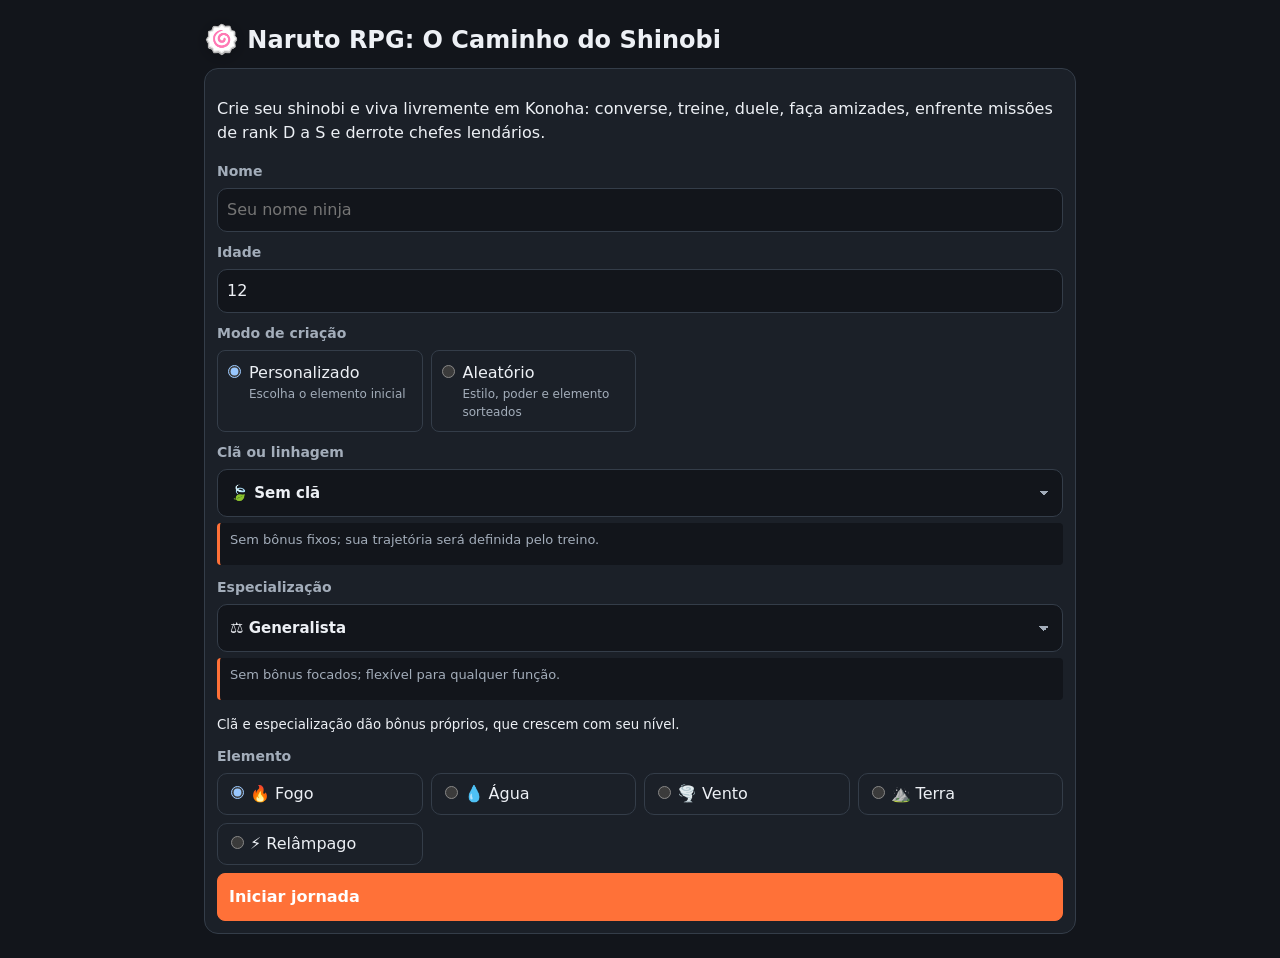
==== commit 3d8a7aee: "Update index.html" ====
--- a/index.html
+++ b/index.html
@@ -1,917 +1,11442 @@
-<!DOCTYPE html>
-<html lang="pt-BR"><head><meta charset="utf-8">
-<meta name="viewport" content="width=device-width, initial-scale=1, viewport-fit=cover">
-<title>Naruto RPG – Caminho do Shinobi</title>
-<!-- Aplicação autocontida: estrutura HTML, estilos e lógica ficam neste arquivo. -->
-<style>
-/* ===== CSS 1: tokens, reset e base visual ===== */
-:root{color-scheme:dark;--bg:#12151b;--cd:#1b2028;--tx:#edf0f5;--mu:#a3adba;--ac:#ff7138;--bd:#343d49;--hp:#ff626b;--ck:#55b5e8;--lv:#ef75a8;box-sizing:border-box;padding-top:env(safe-area-inset-top,0px);padding-bottom:env(safe-area-inset-bottom,0px)}
-*{box-sizing:border-box}html{scroll-padding-top:env(safe-area-inset-top,0px)}
-body{margin:0;background:var(--bg);color:var(--tx);font:16px/1.5 system-ui,-apple-system,"Segoe UI",sans-serif;text-rendering:optimizeLegibility;-webkit-font-smoothing:antialiased}
-main{max-width:900px;margin:0 auto;padding:14px}
-/* ===== CSS 2: emojis e tipografia ===== */
-.emoji-modern{display:inline-block;line-height:1;vertical-align:middle;font-family:"Apple Color Emoji","Segoe UI Emoji","Noto Color Emoji","Twemoji Mozilla",sans-serif;font-size:1.08em;filter:drop-shadow(0 2px 8px rgba(0,0,0,.28)) saturate(1.15) contrast(1.08);transform:translateY(-1px);transition:transform .15s ease,filter .15s ease}.emoji-modern:hover{transform:translateY(-2px) scale(1.04);filter:drop-shadow(0 4px 12px rgba(0,0,0,.32)) saturate(1.18) contrast(1.12)}
-.b .emoji-modern{font-size:1.1em}.status-heading .emoji-modern{font-size:1.15em}.category-tab .emoji-modern{font-size:1.1em}.world .emoji-modern{font-size:1.06em}h1 .emoji-modern{font-size:1.18em}
+<!doctype html>
+<html lang="pt-BR">
+  <head>
+    <meta charset="utf-8" />
+    <meta
+      name="viewport"
+      content="width=device-width, initial-scale=1, viewport-fit=cover"
+    />
+    <title>Naruto RPG – Caminho do Shinobi</title>
+    <!-- Aplicação autocontida: estrutura HTML, estilos e lógica ficam neste arquivo. -->
+    <style>
+      /* ===== CSS 1: tokens, reset e base visual ===== */
+      :root {
+        color-scheme: dark;
+        --bg: #12151b;
+        --cd: #1b2028;
+        --tx: #edf0f5;
+        --mu: #a3adba;
+        --ac: #ff7138;
+        --bd: #343d49;
+        --hp: #ff626b;
+        --ck: #55b5e8;
+        --lv: #ef75a8;
+        box-sizing: border-box;
+        padding-top: env(safe-area-inset-top, 0px);
+        padding-bottom: env(safe-area-inset-bottom, 0px);
+      }
+      * {
+        box-sizing: border-box;
+      }
+      html {
+        scroll-padding-top: env(safe-area-inset-top, 0px);
+      }
+      body {
+        margin: 0;
+        background: var(--bg);
+        color: var(--tx);
+        font:
+          16px/1.5 system-ui,
+          -apple-system,
+          "Segoe UI",
+          sans-serif;
+        text-rendering: optimizeLegibility;
+        -webkit-font-smoothing: antialiased;
+      }
+      main {
+        max-width: 900px;
+        margin: 0 auto;
+        padding: 14px;
+      }
+      /* ===== CSS 2: emojis e tipografia ===== */
+      .emoji-modern {
+        display: inline-block;
+        line-height: 1;
+        vertical-align: middle;
+        font-family:
+          "Apple Color Emoji", "Segoe UI Emoji", "Noto Color Emoji",
+          "Twemoji Mozilla", sans-serif;
+        font-size: 1.08em;
+        filter: drop-shadow(0 2px 8px rgba(0, 0, 0, 0.28)) saturate(1.15)
+          contrast(1.08);
+        transform: translateY(-1px);
+        transition:
+          transform 0.15s ease,
+          filter 0.15s ease;
+      }
+      .emoji-modern:hover {
+        transform: translateY(-2px) scale(1.04);
+        filter: drop-shadow(0 4px 12px rgba(0, 0, 0, 0.32)) saturate(1.18)
+          contrast(1.12);
+      }
+      .b .emoji-modern {
+        font-size: 1.1em;
+      }
+      .status-heading .emoji-modern {
+        font-size: 1.15em;
+      }
+      .category-tab .emoji-modern {
+        font-size: 1.1em;
+      }
+      .world .emoji-modern {
+        font-size: 1.06em;
+      }
+      h1 .emoji-modern {
+        font-size: 1.18em;
+      }
 
-/* ===== CSS 3: layout, cards e controles ===== */
-h1{font-size:24px;margin:8px 0}h3,h4{margin:10px 0 6px}h4{color:var(--mu);font-size:14px}
-.c{background:var(--cd);border:1px solid var(--bd);border-radius:14px;padding:12px;margin:10px 0}
-.g{display:grid;grid-template-columns:repeat(auto-fill,minmax(min(100%,190px),1fr));gap:8px}
-.loc-grid{display:grid;grid-template-columns:repeat(auto-fit,minmax(min(100%,150px),1fr));gap:8px}
-.b{display:flex;flex-direction:column;justify-content:center;gap:2px;min-height:48px;font:inherit;line-height:1.35;color:var(--tx);background:var(--bg);border:1px solid var(--bd);border-radius:8px;padding:9px 11px;cursor:pointer;text-align:left;overflow-wrap:anywhere;transition:border-color .15s,background-color .15s,transform .15s}
-.b:hover{border-color:var(--ac);transform:translateY(-1px)}.b:active{transform:translateY(0)}.b:focus-visible{outline:3px solid var(--ck);outline-offset:2px}.b small{display:block;color:var(--mu);font-size:12px;line-height:1.35}
-.p{background:var(--ac);color:#fff;border-color:var(--ac);text-align:center;font-weight:600}
-.lock{opacity:.55}
-input[type=text],input[type=number]{font:inherit;color:var(--tx);background:var(--bg);border:1px solid var(--bd);border-radius:10px;padding:9px;width:100%}
-/* ===== CSS 4: barras, status e mensagens ===== */
-.br{position:relative;height:18px;background:var(--bg);border:1px solid var(--bd);border-radius:9px;margin:4px 0;overflow:hidden;font-size:12px}
-.br i{position:absolute;left:0;top:0;bottom:0;opacity:.45}.br span{position:relative;padding-left:8px}
-.world{margin:8px 0;padding:9px 11px;border-left:4px solid var(--ck);background:var(--bg);border-radius:4px;color:var(--tx)}.world.alert{border-color:var(--ac)}
-.status-heading{display:flex;align-items:center;justify-content:space-between;gap:12px;flex-wrap:wrap}.status-name{display:block;font-size:18px;font-weight:700}.status-sub{display:block;color:var(--mu);font-size:13px}.status-rank{font-weight:700;color:var(--ac)}
-.status-bars{display:grid;grid-template-columns:repeat(auto-fit,minmax(150px,1fr));gap:4px 10px;margin-top:8px}.status-meta{display:grid;grid-template-columns:repeat(auto-fit,minmax(125px,1fr));gap:8px;margin-top:10px;padding-top:8px;border-top:1px solid var(--bd)}.status-meta span{font-size:13px}.status-meta b{color:var(--mu);font-size:11px;text-transform:uppercase}
-.status-attributes{display:grid;grid-template-columns:repeat(auto-fit,minmax(62px,1fr));gap:6px;margin-top:8px}.status-attributes span{display:flex;justify-content:space-between;gap:6px;padding:5px 8px;background:var(--bg);border-radius:6px}.status-attributes small{color:var(--mu)}
-.mode-choice label{display:flex;align-items:flex-start;gap:8px;border:1px solid var(--bd);border-radius:8px;padding:10px;cursor:pointer}.mode-choice input{width:auto;margin:4px 0 0}.mode-choice small{display:block;color:var(--mu);font-size:12px}
-#log{height:132px;position:sticky;top:0;z-index:5;overflow-y:auto;background:var(--cd);border:1px solid var(--bd);border-radius:14px;padding:8px 12px}
-#log p{margin:5px 0}.sys{color:var(--mu);font-style:italic}.ok{color:#2f9e44;font-weight:600}.bad{color:var(--hp)}.bt{font-weight:600}
-.chat-more{margin-top:8px;color:var(--mu)}.chat-more summary{width:max-content;max-width:100%;padding:6px 0;cursor:pointer;font-size:14px;font-weight:600;color:var(--tx)}
-/* ===== CSS 5: navegação e chamado urgente ===== */
-.category-nav{position:sticky;top:140px;z-index:4;display:grid;grid-template-columns:repeat(5,minmax(0,1fr));gap:6px;padding:6px 0;background:var(--cd)}
-.category-tab{min-height:42px;padding:7px 5px;align-items:center;text-align:center}.category-tab.cat-active{background:var(--ac);border-color:var(--ac);color:#fff;font-weight:700}
-.urgent-shade{position:fixed;inset:0;z-index:1000;display:grid;place-items:center;padding:16px;background:rgba(12,10,8,.78);overscroll-behavior:contain;touch-action:none}
-.urgent-dialog{width:min(100%,540px);max-height:min(90dvh,720px);overflow:auto;padding:22px;background:var(--cd);color:var(--tx);border:2px solid var(--ac);border-radius:12px;box-shadow:0 24px 80px rgba(0,0,0,.55);touch-action:auto}
-.urgent-dialog h2{margin:4px 0 10px;font-size:22px;line-height:1.25}.urgent-kicker{font-size:13px;font-weight:800;color:var(--ac);text-transform:uppercase}.urgent-deadline{padding:10px 12px;background:var(--bg);border-left:4px solid var(--ac);font-weight:600}
-.rk{display:inline-block;min-width:22px;text-align:center;border-radius:6px;color:#fff;font-weight:700;padding:0 5px;margin-right:6px}
-.rkD{background:#868e96}.rkC{background:#2f9e44}.rkB{background:#1c7ed6}.rkA{background:#7048e8}.rkS{background:#c92a2a}
-/* ===== CSS 6: seletores e ajustes responsivos ===== */
-.el label{display:block;border:1px solid var(--bd);border-radius:10px;padding:8px;cursor:pointer}
-.el input{margin-right:6px}[hidden]{display:none!important}
-.row{display:flex;gap:8px;margin-top:8px}.row input{flex:1;min-width:0}.row>.b{flex:0 0 auto}
-@media(max-width:480px){main{padding:10px}.c{padding:10px}.row{flex-direction:column;align-items:stretch}.row>.b{width:100%}.b{padding:10px}}
-@media(max-width:640px){
-#log{height:104px}
-.category-nav{position:fixed;inset:auto 0 0;z-index:20;grid-template-columns:repeat(5,minmax(0,1fr));gap:4px;padding:6px 8px calc(env(safe-area-inset-bottom,0px) + 6px);border-top:1px solid var(--bd);box-shadow:0 -8px 24px rgba(0,0,0,.28)}
-.category-tab{min-width:0;min-height:48px;padding:5px 2px;font-size:10px;line-height:1.15;white-space:normal;overflow-wrap:anywhere}
-main{padding-bottom:calc(76px + env(safe-area-inset-bottom,0px))}
-.status-meta{grid-template-columns:repeat(3,minmax(0,1fr));gap:6px 4px}
-.status-meta span{min-width:0;font-size:11px;line-height:1.25;overflow-wrap:anywhere}
-.status-meta b{font-size:9px}
-.status-attributes{grid-template-columns:repeat(5,minmax(0,1fr));gap:3px}
-.status-attributes span{min-width:0;flex-direction:column;align-items:center;gap:1px;padding:4px 2px;text-align:center}
-.status-attributes small{font-size:9px;line-height:1.1}
-}
-</style></head><body><main>
-<!-- ===== Tela de criação do personagem ===== -->
-<section id="cr">
-<h1><span class="emoji-modern">🍥</span> Naruto RPG: O Caminho do Shinobi</h1>
-<div class="c"><p>Crie seu shinobi e viva livremente em Konoha: converse, treine, duele, faça amizades, enfrente missões de rank D a S e derrote chefes lendários.</p>
-<h4>Nome</h4><input type="text" id="nm" maxlength="20" placeholder="Seu nome ninja">
-<h4>Idade</h4><input type="number" id="ag" min="6" max="40" value="12">
-<h4>Modo de criação</h4><div class="g mode-choice"><label><input type="radio" name="build" value="custom" onchange="updateBuildMode()" checked><span>Personalizado<small>Escolha o elemento inicial</small></span></label><label><input type="radio" name="build" value="random" onchange="updateBuildMode()"><span>Aleatório<small>Estilo, poder e elemento sorteados</small></span></label></div>
-<div id="elementChoice"><h4>Elemento</h4><div class="g el" id="els"></div></div>
-<div class="row"><button class="b p" style="flex:1" onclick="start()">Iniciar jornada</button><button class="b" id="ct" onclick="cont()" hidden>Continuar</button></div></div>
-</section>
+      /* ===== CSS 3: layout, cards e controles ===== */
+      h1 {
+        font-size: 24px;
+        margin: 8px 0;
+      }
+      h3,
+      h4 {
+        margin: 10px 0 6px;
+      }
+      h4 {
+        color: var(--mu);
+        font-size: 14px;
+      }
+      .c {
+        background: var(--cd);
+        border: 1px solid var(--bd);
+        border-radius: 14px;
+        padding: 12px;
+        margin: 10px 0;
+      }
+      .g {
+        display: grid;
+        grid-template-columns: repeat(auto-fill, minmax(min(100%, 190px), 1fr));
+        gap: 8px;
+      }
+      .loc-grid {
+        display: grid;
+        grid-template-columns: repeat(auto-fit, minmax(min(100%, 150px), 1fr));
+        gap: 8px;
+      }
+      .b {
+        display: flex;
+        flex-direction: column;
+        justify-content: center;
+        gap: 2px;
+        min-height: 48px;
+        font: inherit;
+        line-height: 1.35;
+        color: var(--tx);
+        background: var(--bg);
+        border: 1px solid var(--bd);
+        border-radius: 8px;
+        padding: 9px 11px;
+        cursor: pointer;
+        text-align: left;
+        overflow-wrap: anywhere;
+        transition:
+          border-color 0.15s,
+          background-color 0.15s,
+          transform 0.15s;
+      }
+      .b:hover {
+        border-color: var(--ac);
+        transform: translateY(-1px);
+      }
+      .b:active {
+        transform: translateY(0);
+      }
+      .b:focus-visible {
+        outline: 3px solid var(--ck);
+        outline-offset: 2px;
+      }
+      .b small {
+        display: block;
+        color: var(--mu);
+        font-size: 12px;
+        line-height: 1.35;
+      }
+      .p {
+        background: var(--ac);
+        color: #fff;
+        border-color: var(--ac);
+        text-align: center;
+        font-weight: 600;
+      }
+      .lock {
+        opacity: 0.55;
+      }
+      input[type="text"],
+      input[type="number"] {
+        font: inherit;
+        color: var(--tx);
+        background: var(--bg);
+        border: 1px solid var(--bd);
+        border-radius: 10px;
+        padding: 9px;
+        width: 100%;
+      }
+      select {
+        display: block;
+        width: 100%;
+        min-height: 48px;
+        margin: 4px 0 0;
+        padding: 10px 42px 10px 12px;
+        font-family: inherit;
+        font-size: 15px;
+        font-weight: 600;
+        line-height: 1.4;
+        color: var(--tx);
+        background-color: var(--bg);
+        background-image:
+          linear-gradient(45deg, transparent 50%, var(--mu) 50%),
+          linear-gradient(135deg, var(--mu) 50%, transparent 50%);
+        background-position:
+          calc(100% - 18px) 50%,
+          calc(100% - 13px) 50%;
+        background-size:
+          5px 5px,
+          5px 5px;
+        background-repeat: no-repeat;
+        border: 1px solid var(--bd);
+        border-radius: 10px;
+        appearance: none;
+        cursor: pointer;
+        transition:
+          border-color 0.15s,
+          box-shadow 0.15s,
+          background-color 0.15s;
+      }
+      select:hover {
+        border-color: var(--ac);
+        background-color: #202630;
+      }
+      select:focus-visible {
+        outline: 3px solid rgba(85, 181, 232, 0.35);
+        outline-offset: 2px;
+        border-color: var(--ck);
+      }
+      select option {
+        color: var(--tx);
+        background: var(--cd);
+      }
+      .creation-choice-detail {
+        min-height: 42px;
+        margin: 6px 0 12px;
+        padding: 8px 10px;
+        border-left: 3px solid var(--ac);
+        border-radius: 4px;
+        background: var(--bg);
+        color: var(--mu);
+        font-size: 13px;
+        line-height: 1.4;
+      }
+      /* ===== CSS 4: barras, status e mensagens ===== */
+      .br {
+        position: relative;
+        height: 18px;
+        background: var(--bg);
+        border: 1px solid var(--bd);
+        border-radius: 9px;
+        margin: 4px 0;
+        overflow: hidden;
+        font-size: 12px;
+      }
+      .br i {
+        position: absolute;
+        left: 0;
+        top: 0;
+        bottom: 0;
+        opacity: 0.45;
+      }
+      .br span {
+        position: relative;
+        padding-left: 8px;
+      }
+      .world {
+        margin: 8px 0;
+        padding: 9px 11px;
+        border-left: 4px solid var(--ck);
+        background: var(--bg);
+        border-radius: 4px;
+        color: var(--tx);
+      }
+      .world.alert {
+        border-color: var(--ac);
+      }
+      .status-heading {
+        display: flex;
+        align-items: center;
+        justify-content: space-between;
+        gap: 12px;
+        flex-wrap: wrap;
+      }
+      .status-name {
+        display: block;
+        font-size: 18px;
+        font-weight: 700;
+      }
+      .status-sub {
+        display: block;
+        color: var(--mu);
+        font-size: 13px;
+      }
+      .status-rank {
+        font-weight: 700;
+        color: var(--ac);
+      }
+      .status-bars {
+        display: grid;
+        grid-template-columns: repeat(auto-fit, minmax(150px, 1fr));
+        gap: 4px 10px;
+        margin-top: 8px;
+      }
+      .status-meta {
+        display: grid;
+        grid-template-columns: repeat(auto-fit, minmax(125px, 1fr));
+        gap: 8px;
+        margin-top: 10px;
+        padding-top: 8px;
+        border-top: 1px solid var(--bd);
+      }
+      .status-meta span {
+        font-size: 13px;
+      }
+      .status-meta b {
+        color: var(--mu);
+        font-size: 11px;
+        text-transform: uppercase;
+      }
+      .status-attributes {
+        display: grid;
+        grid-template-columns: repeat(auto-fit, minmax(62px, 1fr));
+        gap: 6px;
+        margin-top: 8px;
+      }
+      .status-attributes span {
+        display: flex;
+        justify-content: space-between;
+        gap: 6px;
+        padding: 5px 8px;
+        background: var(--bg);
+        border-radius: 6px;
+      }
+      .status-attributes small {
+        color: var(--mu);
+      }
+      .mode-choice label {
+        display: flex;
+        align-items: flex-start;
+        gap: 8px;
+        border: 1px solid var(--bd);
+        border-radius: 8px;
+        padding: 10px;
+        cursor: pointer;
+      }
+      .mode-choice input {
+        width: auto;
+        margin: 4px 0 0;
+      }
+      .mode-choice small {
+        display: block;
+        color: var(--mu);
+        font-size: 12px;
+      }
+      #log {
+        height: 132px;
+        position: sticky;
+        top: 0;
+        z-index: 5;
+        overflow-y: auto;
+        background: var(--cd);
+        border: 1px solid var(--bd);
+        border-radius: 14px;
+        padding: 8px 12px;
+      }
+      #log p {
+        margin: 5px 0;
+      }
+      .sys {
+        color: var(--mu);
+        font-style: italic;
+      }
+      .ok {
+        color: #2f9e44;
+        font-weight: 600;
+      }
+      .bad {
+        color: var(--hp);
+      }
+      .bt {
+        font-weight: 600;
+      }
+      .chat-more {
+        margin-top: 8px;
+        color: var(--mu);
+      }
+      .chat-more summary {
+        width: max-content;
+        max-width: 100%;
+        padding: 6px 0;
+        cursor: pointer;
+        font-size: 14px;
+        font-weight: 600;
+        color: var(--tx);
+      }
+      /* ===== CSS 5: navegação e chamado urgente ===== */
+      .category-nav {
+        position: sticky;
+        top: 140px;
+        z-index: 4;
+        display: grid;
+        grid-template-columns: repeat(5, minmax(0, 1fr));
+        gap: 6px;
+        padding: 6px 0;
+        background: var(--cd);
+      }
+      .category-tab {
+        min-height: 42px;
+        padding: 7px 5px;
+        align-items: center;
+        text-align: center;
+      }
+      .category-tab.cat-active {
+        background: var(--ac);
+        border-color: var(--ac);
+        color: #fff;
+        font-weight: 700;
+      }
+      .urgent-shade {
+        position: fixed;
+        inset: 0;
+        z-index: 1000;
+        display: grid;
+        place-items: center;
+        padding: 16px;
+        background: rgba(12, 10, 8, 0.78);
+        overscroll-behavior: contain;
+        touch-action: none;
+      }
+      .urgent-dialog {
+        width: min(100%, 540px);
+        max-height: min(90dvh, 720px);
+        overflow: auto;
+        padding: 22px;
+        background: var(--cd);
+        color: var(--tx);
+        border: 2px solid var(--ac);
+        border-radius: 12px;
+        box-shadow: 0 24px 80px rgba(0, 0, 0, 0.55);
+        touch-action: auto;
+      }
+      .urgent-dialog h2 {
+        margin: 4px 0 10px;
+        font-size: 22px;
+        line-height: 1.25;
+      }
+      .urgent-kicker {
+        font-size: 13px;
+        font-weight: 800;
+        color: var(--ac);
+        text-transform: uppercase;
+      }
+      .urgent-deadline {
+        padding: 10px 12px;
+        background: var(--bg);
+        border-left: 4px solid var(--ac);
+        font-weight: 600;
+      }
+      .rk {
+        display: inline-block;
+        min-width: 22px;
+        text-align: center;
+        border-radius: 6px;
+        color: #fff;
+        font-weight: 700;
+        padding: 0 5px;
+        margin-right: 6px;
+      }
+      .rkD {
+        background: #868e96;
+      }
+      .rkC {
+        background: #2f9e44;
+      }
+      .rkB {
+        background: #1c7ed6;
+      }
+      .rkA {
+        background: #7048e8;
+      }
+      .rkS {
+        background: #c92a2a;
+      }
+      /* ===== CSS 6: seletores e ajustes responsivos ===== */
+      .el label {
+        display: block;
+        border: 1px solid var(--bd);
+        border-radius: 10px;
+        padding: 8px;
+        cursor: pointer;
+      }
+      .el input {
+        margin-right: 6px;
+      }
+      [hidden] {
+        display: none !important;
+      }
+      .row {
+        display: flex;
+        gap: 8px;
+        margin-top: 8px;
+      }
+      .row input {
+        flex: 1;
+        min-width: 0;
+      }
+      .row > .b {
+        flex: 0 0 auto;
+      }
+      @media (max-width: 480px) {
+        main {
+          padding: 10px;
+        }
+        .c {
+          padding: 10px;
+        }
+        .row {
+          flex-direction: column;
+          align-items: stretch;
+        }
+        .row > .b {
+          width: 100%;
+        }
+        .b {
+          padding: 10px;
+        }
+      }
+      @media (max-width: 640px) {
+        #log {
+          height: 104px;
+        }
+        .category-nav {
+          position: fixed;
+          inset: auto 0 0;
+          z-index: 20;
+          grid-template-columns: repeat(5, minmax(0, 1fr));
+          gap: 4px;
+          padding: 6px 8px calc(env(safe-area-inset-bottom, 0px) + 6px);
+          border-top: 1px solid var(--bd);
+          box-shadow: 0 -8px 24px rgba(0, 0, 0, 0.28);
+        }
+        .category-tab {
+          min-width: 0;
+          min-height: 48px;
+          padding: 5px 2px;
+          font-size: 10px;
+          line-height: 1.15;
+          white-space: normal;
+          overflow-wrap: anywhere;
+        }
+        main {
+          padding-bottom: calc(76px + env(safe-area-inset-bottom, 0px));
+        }
+        .status-meta {
+          grid-template-columns: repeat(3, minmax(0, 1fr));
+          gap: 6px 4px;
+        }
+        .status-meta span {
+          min-width: 0;
+          font-size: 11px;
+          line-height: 1.25;
+          overflow-wrap: anywhere;
+        }
+        .status-meta b {
+          font-size: 9px;
+        }
+        .status-attributes {
+          grid-template-columns: repeat(5, minmax(0, 1fr));
+          gap: 3px;
+        }
+        .status-attributes span {
+          min-width: 0;
+          flex-direction: column;
+          align-items: center;
+          gap: 1px;
+          padding: 4px 2px;
+          text-align: center;
+        }
+        .status-attributes small {
+          font-size: 9px;
+          line-height: 1.1;
+        }
+      }
+      .wmap {
+        display: block;
+        width: 100%;
+        height: auto;
+        max-height: 72vh;
+        background: radial-gradient(
+          ellipse at 45% 48%,
+          #1b2530 0%,
+          #111820 72%
+        );
+        border: 1px solid var(--bd);
+        border-radius: 14px;
+        margin: 8px 0;
+        box-shadow: inset 0 0 48px rgba(0, 0, 0, 0.28);
+      }
+      .mz {
+        fill: rgba(85, 181, 232, 0.035);
+        stroke: rgba(85, 181, 232, 0.15);
+        stroke-width: 1.5;
+        stroke-dasharray: 5 7;
+      }
+      .mz2 {
+        fill: rgba(255, 113, 56, 0.025);
+        stroke: rgba(255, 113, 56, 0.13);
+        stroke-width: 1.5;
+        stroke-dasharray: 5 7;
+      }
+      .mt {
+        fill: #718092;
+        font-size: 11px;
+        font-weight: 800;
+        letter-spacing: 2px;
+      }
+      .me {
+        stroke: #536171;
+        stroke-width: 1.2;
+        stroke-opacity: 0.22;
+        transition: stroke-opacity 0.2s;
+      }
+      .me.hl {
+        stroke: var(--ck);
+        stroke-width: 3.5;
+        stroke-opacity: 1;
+        stroke-dasharray: 9 6;
+        animation: route 1s linear infinite;
+      }
+      .mn {
+        cursor: pointer;
+        outline: none;
+      }
+      .mn circle {
+        fill: #202832;
+        stroke: #566373;
+        stroke-width: 2;
+        transition:
+          fill 0.16s,
+          stroke 0.16s,
+          stroke-width 0.16s;
+      }
+      .mn:hover circle {
+        fill: #2b3743;
+        stroke: var(--ac);
+        stroke-width: 3;
+      }
+      .mn:focus-visible circle {
+        stroke: var(--ck);
+        stroke-width: 4;
+      }
+      .mn.cur circle {
+        fill: #9c431f;
+        stroke: #ffb08a;
+        stroke-width: 3;
+      }
+      .mn.lk {
+        opacity: 0.48;
+      }
+      .mn.sel circle {
+        fill: #123144;
+        stroke: var(--ck);
+        stroke-width: 3.5;
+      }
+      .mn.urg circle {
+        stroke: var(--hp);
+        stroke-width: 3;
+        animation: pl 1.2s infinite;
+      }
+      .mn text {
+        text-anchor: middle;
+        pointer-events: none;
+      }
+      .mn .lb {
+        font-size: 9px;
+        font-weight: 600;
+        fill: #c5cfdb;
+        paint-order: stroke;
+        stroke: #10151b;
+        stroke-width: 3px;
+        stroke-linejoin: round;
+      }
+      .mn .em {
+        font-size: 15px;
+      }
+      .mn .bd {
+        font-size: 8px;
+        font-weight: 800;
+        fill: #fff;
+      }
+      .map-legend {
+        display: flex;
+        flex-wrap: wrap;
+        gap: 7px 14px;
+        margin: 8px 0;
+        color: var(--mu);
+        font-size: 12px;
+      }
+      .map-legend span {
+        display: inline-flex;
+        align-items: center;
+        gap: 6px;
+      }
+      .map-dot {
+        width: 10px;
+        height: 10px;
+        border-radius: 50%;
+        background: #26313d;
+        border: 2px solid #697789;
+      }
+      .map-dot.current {
+        background: var(--ac);
+        border-color: #ffb08a;
+      }
+      .map-dot.selected {
+        background: #123144;
+        border-color: var(--ck);
+      }
+      .map-dot.urgent {
+        background: #361b23;
+        border-color: var(--hp);
+      }
+      .map-dot.locked {
+        opacity: 0.45;
+      }
+      .map-heading {
+        display: flex;
+        align-items: center;
+        justify-content: space-between;
+        gap: 8px;
+        flex-wrap: wrap;
+      }
+      .map-heading small {
+        color: var(--mu);
+      }
+      @keyframes pl {
+        50% {
+          stroke-width: 6;
+        }
+      }
+      @keyframes route {
+        to {
+          stroke-dashoffset: -15;
+        }
+      }
+    </style>
+  </head>
+  <body>
+    <main>
+      <!-- ===== Tela de criação do personagem ===== -->
+      <section id="cr">
+        <h1>
+          <span class="emoji-modern">🍥</span> Naruto RPG: O Caminho do Shinobi
+        </h1>
+        <div class="c">
+          <p>
+            Crie seu shinobi e viva livremente em Konoha: converse, treine,
+            duele, faça amizades, enfrente missões de rank D a S e derrote
+            chefes lendários.
+          </p>
+          <h4>Nome</h4>
+          <input
+            type="text"
+            id="nm"
+            maxlength="20"
+            placeholder="Seu nome ninja"
+          />
+          <h4>Idade</h4>
+          <input type="number" id="ag" min="6" max="40" value="12" />
+          <h4>Modo de criação</h4>
+          <div class="g mode-choice">
+            <label
+              ><input
+                type="radio"
+                name="build"
+                value="custom"
+                onchange="updateBuildMode()"
+                checked
+              /><span
+                >Personalizado<small>Escolha o elemento inicial</small></span
+              ></label
+            ><label
+              ><input
+                type="radio"
+                name="build"
+                value="random"
+                onchange="updateBuildMode()"
+              /><span
+                >Aleatório<small
+                  >Estilo, poder e elemento sorteados</small
+                ></span
+              ></label
+            >
+          </div>
+          <div id="customBuild">
+            <h4>Clã ou linhagem</h4>
+            <select
+              id="clanChoice"
+              aria-label="Clã ou linhagem"
+              aria-describedby="clanPreview"
+              onchange="updateIdentityPreview()"
+            ></select>
+            <div
+              class="creation-choice-detail"
+              id="clanPreview"
+              aria-live="polite"
+            ></div>
+            <h4>Especialização</h4>
+            <select
+              id="specialtyChoice"
+              aria-label="Especialização"
+              aria-describedby="specialtyPreview"
+              onchange="updateIdentityPreview()"
+            ></select>
+            <div
+              class="creation-choice-detail"
+              id="specialtyPreview"
+              aria-live="polite"
+            ></div>
+            <small
+              >Clã e especialização dão bônus próprios, que crescem com seu
+              nível.</small
+            >
+            <h4>Elemento</h4>
+            <div class="g el" id="els"></div>
+          </div>
+          <div class="row">
+            <button class="b p" style="flex: 1" onclick="start()">
+              Iniciar jornada</button
+            ><button class="b" id="ct" onclick="cont()" hidden>
+              Continuar
+            </button>
+          </div>
+        </div>
+      </section>
 
-<!-- ===== Tela principal do jogo ===== -->
-<section id="gm" hidden>
-<div class="c" id="st"></div>
-<div id="log"></div>
-<div class="c" id="pn"></div>
-<div class="row"><button class="b" onclick="newg()">Novo jogo</button></div>
-<div id="urgentModal" hidden></div>
-</section>
-</main>
-<!-- JavaScript local: estado, regras, renderização e inicialização do jogo. -->
-<script>
-/*
- * Organização do JavaScript neste arquivo:
- * 1-3: utilidades, dados do mundo e estado salvo.
- * 4-8: fluxo do jogo, relações, combate e missões.
- * 9-11: telas, sistemas adicionais e inicialização.
- */
-/* ===== Bloco 1: utilidades gerais ===== */
-const $=s=>document.querySelector(s),R=(a,b)=>Math.floor(Math.random()*(b-a+1))+a,P=a=>a[R(0,a.length-1)];
-const esc=v=>String(v).replace(/[&<>"']/g,c=>({'&':'&amp;','<':'&lt;','>':'&gt;','"':'&quot;',"'":'&#39;'}[c]));
-const emojiWrap=s=>String(s).replace(/([\p{Extended_Pictographic}][\uFE0F\u200D\p{Extended_Pictographic}]*)/gu,'<span class="emoji-modern">$1</span>');
-const btn=(l,f,c='')=>`<button class="b ${c}" onclick="${f}">${emojiWrap(l)}</button>`;
-const bar=(l,v,m,c)=>`<div class="br"><span>${emojiWrap(l)} ${Math.round(v)}/${m}</span><i style="width:${Math.max(0,Math.min(100,v/m*100))}%;background:var(--${c})"></i></div>`;
-const rkb=r=>`<span class="rk rk${r}">${r}</span>`;
+      <!-- ===== Tela principal do jogo ===== -->
+      <section id="gm" hidden>
+        <div class="c" id="st"></div>
+        <div id="log"></div>
+        <div class="c" id="pn"></div>
+        <div class="row">
+          <button class="b" onclick="newg()">Novo jogo</button>
+        </div>
+        <div id="urgentModal" hidden></div>
+      </section>
+    </main>
+    <!-- JavaScript local: estado, regras, renderização e inicialização do jogo. -->
+    <script>
+      /*
+       * Organização do JavaScript neste arquivo:
+       * 1-3: utilidades, dados do mundo e estado salvo.
+       * 4-8: fluxo do jogo, relações, combate e missões.
+       * 9-11: telas, sistemas adicionais e inicialização.
+       */
+      /* ===== Bloco 1: utilidades gerais ===== */
+      const $ = (s) => document.querySelector(s),
+        R = (a, b) => Math.floor(Math.random() * (b - a + 1)) + a,
+        P = (a) => a[R(0, a.length - 1)];
+      const esc = (v) =>
+        String(v).replace(
+          /[&<>"']/g,
+          (c) =>
+            ({
+              "&": "&amp;",
+              "<": "&lt;",
+              ">": "&gt;",
+              '"': "&quot;",
+              "'": "&#39;",
+            })[c],
+        );
+      const emojiWrap = (s) =>
+        String(s).replace(
+          /([\p{Extended_Pictographic}][\uFE0F\u200D\p{Extended_Pictographic}]*)/gu,
+          '<span class="emoji-modern">$1</span>',
+        );
+      const btn = (l, f, c = "") =>
+        `<button class="b ${c}" onclick="${f}">${emojiWrap(l)}</button>`;
+      const bar = (l, v, m, c) =>
+        `<div class="br"><span>${emojiWrap(l)} ${Math.round(v)}/${m}</span><i style="width:${Math.max(0, Math.min(100, (v / m) * 100))}%;background:var(--${c})"></i></div>`;
+      const rkb = (r) => `<span class="rk rk${r}">${r}</span>`;
 
-/* ===== Bloco 2: dados do universo e personagens ===== */
-const RK=['Estudante da Academia','Genin','Chunin','Jounin'],TM=['Manhã','Tarde','Noite'];
-const ST=['nin','tai','vel','int'],AT=[...ST,'car'];   // atributos de combate / todos (car = carisma)
-const attrCap=stat=>{if(!AT.includes(stat))return Infinity;const base=12+S.lv*2+S.rk*4;return stat=='car'?Math.min(base-2,26+S.lv+S.rk*2):Math.min(base,32+S.lv*2+S.rk*3)};
-function addStat(stat,amount){
-	if(!stat||!AT.includes(stat))return 0;
-	const cap=attrCap(stat),current=S[stat]||0;
-	if(current>=cap)return 0;
-	const gain=Math.min(amount,cap-current);
-	S[stat]=current+gain;
-	return gain;
-}
-const E={fogo:['Fogo','🔥','vento',['Bola de Fogo','Flores de Fênix','Nuvem de Cinzas']],
-agua:['Água','💧','fogo',['Dragão de Água','Projétil de Água','Grande Cachoeira']],
-vento:['Vento','🌪️','relampago',['Grande Ruptura','Lâmina de Vento','Esferas de Vácuo']],
-terra:['Terra','⛰️','agua',['Parede de Terra','Dragão de Terra','Rio de Lama']],
-relampago:['Relâmpago','⚡','terra',['Descarga Elétrica','Corrente Elétrica','Mil Pássaros']]};
-const JUTSU_EFFECTS={
-'fogo:0':{type:'burn',label:'Chance de queimar por 2 turnos'},
-'fogo:1':{type:'multi',label:'3 projéteis · pode interromper uma carga'},
-'terra:0':{type:'wall',label:'Barreira reduz os próximos 2 ataques'},
-'agua:0':{type:'surge',cost:1.25,label:'Dano elevado · custo de chakra +25%'},
-'relampago:1':{type:'stun',label:'Chance de paralisar ou reduzir o ataque'},
-'vento:1':{type:'cut',label:'Dano extra contra inimigo concentrado'}
-};
-const BOSS_PATTERNS={
-water:{telegraph:'O inimigo reúne chakra para uma onda devastadora.',attack:'desfere uma onda de água',multiplier:2.1},
-gravity:{telegraph:'O inimigo concentra chakra para uma repulsão de grande alcance.',attack:'libera uma onda de força',multiplier:2.3},
-assault:{telegraph:'O inimigo firma a postura para uma investida devastadora.',attack:'avança com um golpe pesado',multiplier:2.2},
-genjutsu:{telegraph:'O inimigo fixa o olhar e prepara uma técnica ilusória.',attack:'atinge sua mente com um genjutsu',multiplier:1.9},
-heavy:{telegraph:'O inimigo concentra chakra para um ataque devastador.',attack:'desfere o golpe devastador',multiplier:2.2}
-};
-function bossPattern(name){const value=name.toLowerCase();if(/zabuza|haku|kisame/.test(value))return'water';if(/pain/.test(value))return'gravity';if(/gaara|kimimaro|sasuke/.test(value))return'assault';if(/itachi|obito/.test(value))return'genjutsu';return'heavy'}
-const BUILDS=[{name:'Especialista em Ninjutsu',main:'nin',support:'int'},{name:'Especialista em Taijutsu',main:'tai',support:'vel'},{name:'Ninja Veloz',main:'vel',support:'tai'},{name:'Estrategista',main:'int',support:'car'},{name:'Sensor de Chakra',main:'int',support:'nin'},{name:'Combatente Equilibrado',main:'tai',support:'nin'}];
-// NPC: [nome, emoji, título, falas, [hp, ataque, elemento], [bônus do conselho, texto]]
-const N={
-iruka:['Iruka','🍥','Instrutor da Academia',['“Todo grande ninja começou aprendendo. Continue firme!”','“Força sem coração não faz um shinobi.”','“Minha porta está sempre aberta para quem quer estudar.”'],[70,9,''],['int','Iruka revisa suas táticas e você aprende muito sobre estratégia.']],
-konohamaru:['Konohamaru','🧣','Neto do Terceiro',['“Um dia serei Hokage, tá ligado?!”','“Quer me ajudar a pregar uma peça? Hehe!”','“O chefe Naruto é meu rival… e meu ídolo!”'],[40,5,''],['vel','Konohamaru mostra um atalho secreto e treina sua velocidade.']],
-teuchi:['Teuchi','🍜','Dono do Ichiraku',['“Ramen fresquinho! A casa é sua, shinobi.”','“Ninja de barriga cheia luta melhor, é a minha lei!”','“O Naruto já devorou umas mil tigelas aqui.”'],[50,4,''],['mh','Teuchi serve o ramen especial e sua vitalidade aumenta!']],
-naruto:['Naruto Uzumaki','🍥','Shinobi hiperativo',['“Eu vou ser Hokage, dattebayo!”','“Ei, vamos treinar? Nunca desisto!”','“Ramen é a melhor coisa do mundo!”'],[90,11,'vento'],['vel','Naruto ensina um truque com clones e você ganha agilidade.']],
-lee:['Rock Lee','💚','Mestre do taijutsu',['“A juventude floresce! Vamos treinar até cair!”','“Trabalho duro supera o talento!”','“Se não fizer 500 flexões, farei 1000!”'],[80,12,''],['tai','Lee divide seus pesos de treino e seus golpes ficam mais fortes.']],
-sasuke:['Sasuke Uchiha','⚡','Prodígio solitário',['“…Não me atrapalhe.”','“Poder é o que importa. Treine mais.”','“Hmph. Você não é tão fraco assim.”'],[85,13,'relampago'],['nin','Sasuke corrige sua forma de moldar chakra.']],
-sakura:['Sakura Haruno','🌸','Ninja médica',['“Cuide bem de si mesmo, ouviu?”','“Controle de chakra é tudo!”','“Se ficar ferido, venha ao hospital.”'],[75,12,''],['mh','Sakura ensina um pouco de ninjutsu médico e seu corpo resiste mais.']],
-neji:['Neji Hyuuga','👁️','Gênio do Clã Hyuuga',['“Destino… é algo que podemos mudar.”','“Meus olhos veem tudo ao redor.”','“Não subestime ninguém.”'],[85,12,''],['vel','Neji mostra como ler o movimento do oponente.']],
-kakashi:['Kakashi Hatake','📖','Ninja Copiador',['“Cheguei atrasado… havia um gato preto.”','“Quem quebra regras é lixo, quem abandona amigos é pior.”','“Hm? Estava lendo. Não é da sua conta.”'],[120,16,'relampago'],['nin','Kakashi demonstra um selo de mão raro e seu ninjutsu evolui.']],
-tsunade:['Tsunade','👑','Quinta Hokage',['“Quer uma missão? Tenho muitas pendentes.”','“A vila é minha prioridade, mocinho(a).”','“Não me faça perder a paciência.”'],[140,18,''],['mh','Tsunade transfere um pouco de chakra e sua vida aumenta.']],
-shizune:['Shizune','🐷','Assistente da Hokage',['“Papelada, papelada… sempre papelada!”','“Não deixe a Lady Tsunade beber demais.”','“Seja gentil com os pacientes.”'],[60,8,''],['int','Shizune ensina a identificar venenos.']],
-jiraiya:['Jiraiya','🐸','Sennin Sapo',['“Eu sou o grande Jiraiya, o ermitão!”','“Pesquisa de campo, claro. Pesquisa!”','“Shinobi de verdade protege o futuro.”'],[130,17,'fogo'],['nin','Jiraiya compartilha um segredo de chakra natural.']],
-hinata:['Hinata Hyuuga','💜','Gentil kunoichi',['“Ah… o-olá…”','“Eu também quero ficar mais forte.”','“Naruto me inspira todos os dias.”'],[75,10,''],['tai','Hinata ensina o Punho Gentil básico.']],
-anko:['Anko Mitarashi','🍡','Examinadora ousada',['“Quer sobreviver? Então não grite!”','“Dango é vida, garoto(a).”','“Na Floresta da Morte só vencem os cruéis.”'],[90,13,''],['tai','Anko ensina uma emboscada com kunai.']],
-kurenai:['Kurenai Yuhi','🌹','Mestra de genjutsu',['“Um bom ninja enxerga além da ilusão.”','“Calma e controle: é isso que separa a técnica do caos.”','“Os alunos de hoje são os guardiões de amanhã.”'],[110,15,''],['int','Kurenai mostra como quebrar um genjutsu.']],
-shikamaru:['Shikamaru Nara','☁️','Estrategista do Time 10',['“Que problemático… mas alguém precisa pensar nisso.”','“Observe o campo antes de fazer seu movimento.”','“Uma boa estratégia evita uma luta desnecessária.”'],[90,13,''],['int','Shikamaru ajuda você a antecipar os movimentos do oponente.']],
-choji:['Choji Akimichi','🍟','Especialista em taijutsu',['“Depois do treino, vamos ao Ichiraku?”','“Nunca subestime alguém que luta pelos amigos.”','“As técnicas do meu clã exigem preparo e controle.”'],[100,14,''],['tai','Choji ensina a transformar força em golpes precisos.']],
-ino:['Ino Yamanaka','🌼','Ninja sensorial',['“A comunicação é tão importante quanto a técnica.”','“Preste atenção no que as pessoas não dizem.”','“Posso ajudar com flores… ou com uma missão.”'],[85,12,''],['int','Ino ensina a manter a concentração sob pressão.']],
-kiba:['Kiba Inuzuka','🐕','Ninja rastreador',['“Akamaru e eu encontramos qualquer rastro!”','“Se vai correr, tente acompanhar a gente.”','“Um bom olfato salva tempo e vidas.”'],[95,14,''],['vel','Kiba ensina você a se mover com rapidez pelo terreno.']],
-shino:['Shino Aburame','🪲','Ninja de observação',['“A informação correta pode decidir uma missão.”','“Meus insetos perceberam movimento ao norte.”','“Não confunda silêncio com falta de atenção.”'],[90,13,''],['int','Shino mostra como observar sinais quase imperceptíveis.']],
-tenten:['Tenten','🗡️','Especialista em armas ninja',['“Uma ferramenta certa pode mudar o rumo da missão.”','“Pratique a mira antes de gastar seus pergaminhos.”','“Lee e Neji treinam sem parar. Eu também.”'],[90,13,''],['tai','Tenten orienta seu treino de precisão e postura.']],
-temari:['Temari','🌬️','Kunoichi da Areia',['“Não confunda distância com segurança.”','“Uma rajada bem calculada encerra a luta depressa.”','“A aliança entre as vilas protege a todos.”'],[115,16,'vento'],['vel','Temari ensina a usar o terreno para controlar a distância.']],
-gaara:['Gaara','🏜️','Kazekage da Areia',['“Já não caminho sozinho.”','“Proteger a vila é uma responsabilidade que escolhi.”','“A confiança entre aliados também exige coragem.”'],[145,18,'terra'],['int','Gaara compartilha lições sobre proteger aliados em combate.']],
-yamato:['Yamato','🌳','Capitão da equipe',['“Vamos manter a formação e seguir o plano.”','“Controle de chakra se constrói com prática.”','“Trabalho em equipe vem antes de qualquer técnica.”'],[130,17,'terra'],['nin','Yamato guia um exercício de controle de chakra.']],
- sai:['Sai','🖌️','Ninja da Raiz',['“Estou aprendendo a compreender melhor os outros.”','“Um desenho também pode transmitir uma mensagem.”','“A equipe depende de confiança mútua.”'],[105,15,''],['int','Sai ensina a registrar informações sem chamar atenção.']],
-tazuna:['Tazuna','🔨','Construtor da Ponte Naruto',['“Esta ponte vai ligar pessoas, não apenas margens.”','“A estrada ficou perigosa, mas não vou desistir.”','“Obrigado por proteger minha equipe.”'],[65,6,''],['int','Tazuna explica como avaliar estruturas e escolher rotas seguras.']],
-kabuto:['Kabuto Yakushi','📚','Ninja médico e informante',['“Tenho algumas informações úteis para sua equipe.”','“Observar antes de agir costuma evitar problemas.”','“Ainda estou decidindo em quem confiar.”'],[105,14,''],['int','Kabuto ensina a reconhecer sinais de armadilhas.']],
-kankuro:['Kankuro','🎭','Ninja das Marionetes',['“Não chegue perto das minhas marionetes sem avisar.”','“Lutar à distância também exige precisão.”','“A Areia sabe cuidar dos seus.”'],[120,16,'terra'],['tai','Kankuro treina com você o controle preciso de armas.']],
-itachi:['Itachi Uchiha','🐦‍⬛','Ninja renegado da Akatsuki',['“A realidade nem sempre é o que os olhos mostram.”','“Proteja aquilo que realmente importa.”','“Não confunda poder com compreensão.”'],[190,22,'fogo'],['nin','Itachi demonstra como manter o foco diante de ilusões.']],
-kisameNpc:['Kisame Hoshigaki','🦈','Espadachim da Névoa',['“A Samehada reconhece chakra de longe.”','“Espero que você saiba nadar.”','“Ordens são ordens.”'],[185,23,'agua'],['tai','Kisame ensina a controlar a respiração durante o combate.']],
-fukasaku:['Fukasaku','🐸','Sábio do Monte Myoboku',['“A energia natural exige equilíbrio e paciência.”','“Não tente absorver mais do que consegue controlar.”','“Jiraiya ainda tem muito a aprender.”'],[160,20,'vento'],['nin','Fukasaku orienta um exercício avançado de concentração.']]};
-N.haku=['Haku','❄️','Ninja da Névoa',['“A força verdadeira nasce quando protegemos alguém.”','“Não queria que as coisas terminassem assim.”','“O gelo pode esconder mais do que uma pessoa.”'],[110,16,'agua'],['vel','Haku ensina você a observar reflexos e movimentos na névoa.']];
-N.gato=['Gato','💰','Mercenário do País das Ondas',['“Tudo tem um preço. Até a lealdade.”','“Ninjas são ferramentas úteis quando bem pagos.”','“Você acha que pode mudar o destino desta ponte?”'],[130,18,''],['int','Você descobre rotas usadas pelos mercenários de Gato.']];
-N.dosu=['Dosu Kinuta','🎧','Líder do trio do Som',['“O som chega antes do golpe.”','“Não confunda silêncio com segurança.”','“Orochimaru tem planos para todos nós.”'],[125,17,'relampago'],['int','Dosu revela como identificar armadilhas sonoras.']];
-N.tayuya=['Tayuya','🎼','Kunoichi do Quarteto do Som',['“Não me venha com sermões.”','“Minha flauta não é para enfeite.”','“Seus aliados não vão ouvir você gritar.”'],[175,21,'vento'],['nin','Tayuya demonstra como manter o foco sob pressão sonora.']];
-N.obito=['Tobi','🌀','Máscara da Akatsuki',['“Tobi é um bom rapaz! …Ou talvez não.”','“O mundo está cheio de surpresas.”','“Você ainda não entende o plano.”'],[230,25,'fogo'],['int','Você percebe inconsistências na história contada pelo mascarado.']];
-N.danzo=['Danzō Shimura','🩹','Líder da Raiz',['“A vila precisa sobreviver, custe o que custar.”','“Nem todas as decisões podem ser tomadas às claras.”','“A Raiz protege Konoha nas sombras.”'],[220,26,'vento'],['int','Danzō revela informações sobre operações secretas da vila.']];
-N.chiyo=['Chiyo','🧓','Mestra das marionetes da Areia',['“As escolhas de uma geração moldam a seguinte.”','“Uma marionete só é tão forte quanto quem a controla.”','“Gaara merece a chance de escolher seu próprio caminho.”'],[155,19,'terra'],['int','Chiyo ensina a reconhecer mecanismos escondidos em marionetes.']];
-// Idade inicial do elenco; o tempo vivido no save é somado a esses valores.
-const NA={iruka:25,konohamaru:8,teuchi:43,naruto:12,lee:13,sasuke:12,sakura:12,neji:13,kakashi:26,tsunade:51,shizune:28,jiraiya:54,hinata:12,anko:24,kurenai:27,shikamaru:12,choji:12,ino:12,kiba:12,shino:12,tenten:13,temari:15,gaara:12,yamato:26,sai:17,tazuna:58,kabuto:19,kankuro:13,itachi:17,kisameNpc:29,fukasaku:800,haku:15,gato:48,dosu:14,tayuya:14,obito:31,danzo:72,chiyo:73};
-// Locais e personagens que podem aparecer em cada região.
-const L={academia:['🏫','Academia Ninja',['iruka','konohamaru']],ichiraku:['🍜','Ichiraku Ramen',['teuchi','naruto','hinata','choji']],treino:['🥋','Campo de Treinamento',['lee','sasuke','sakura','neji','kakashi','kurenai','shikamaru','choji','ino','kiba','shino','tenten','yamato']],torre:['🏯','Torre do Hokage',['tsunade','shizune','jiraiya','shikamaru','sai','danzo']],hospital:['🏥','Hospital de Konoha',['sakura','shizune','hinata']],mercado:['🏮','Mercado',['hinata','konohamaru','anko','jiraiya','kurenai','ino','tenten']],floresta:['🌲','Floresta de Konoha',['anko','neji','naruto','kiba','shino']],portao:['🚪','Portão de Konoha',['kakashi','yamato','sai','shikamaru']],areia:['🏜️','Vila da Areia',['gaara','temari','kankuro']],onda:['🌉','País das Ondas',['tazuna','kakashi','naruto','haku','gato']],exame:['🌳','Floresta da Morte',['anko','kabuto','sasuke','naruto','dosu']],fronteira:['🛤️','Fronteira do País do Fogo',['kiba','shino','yamato','sai']],vale:['🗿','Vale do Fim',['naruto','sasuke','kakashi']],monte:['🐸','Monte Myoboku',['fukasaku','jiraiya']],akatsuki:['🌑','Esconderijo da Akatsuki',['itachi','kisameNpc','obito']],som:['🎵','Esconderijo do Som',['kabuto','dosu','tayuya']],ponte:['🌉','Ponte Naruto',['tazuna','haku','gato']],distrito:['🏮','Distrito Uchiha',['sasuke','itachi']],hospitalareia:['🏥','Hospital da Areia',['chiyo','kankuro','sakura']],posto:['🛖','Posto de patrulha',['kiba','shino','yamato']],santuario:['🐍','Santuário da Cobra',['kabuto','dosu']]};
-const LOC_GROUPS=[['Konoha',['academia','ichiraku','treino','torre','hospital','mercado','portao','floresta','distrito','posto']],['Países e fronteiras',['onda','ponte','areia','hospitalareia','fronteira']],['Locais especiais',['exame','vale','monte','som','santuario','akatsuki']]];
-const LOC_REQ={onda:{rk:1,done:0},ponte:{rk:1,done:1},areia:{rk:1,done:0},hospitalareia:{rk:1,done:3},exame:{rk:1,done:1},fronteira:{rk:1,done:2},posto:{rk:1,done:1},distrito:{rk:1,done:4},vale:{rk:1,done:4},som:{rk:1,done:2},santuario:{rk:2,done:6},monte:{rk:2,done:5},akatsuki:{rk:2,done:8}};
-// Romance: SOMENTE personagens adultos e jogador com 18+. [presente favorito, resposta positiva, resposta negativa]
-const RM={iruka:['livro','“Você é atencioso(a)… isso me deixa sem jeito.”','“Sou seu professor, lembra? Vamos com calma.”'],
-kakashi:['livro','“Maa, maa… você tem coragem. Gosto disso.”','“Hm, talvez em outra hora. Estou lendo.”'],
-tsunade:['cha','“Heh, ousado(a). Poucos têm essa audácia comigo.”','“Cuidado, ou o próximo soco é de verdade.”'],
-shizune:['flor','“Ah! V-você acha mesmo?… Obrigada, fico feliz.”','“Desculpe, estou cheia de papelada agora…”'],
-anko:['dango','“Ousado(a)… gosto disso. Continue.”','“Hmph, vai com calma, novato(a).”'],
-kurenai:['flor','“Que gentileza… você sabe mesmo conquistar alguém.”','“Hoje não. Preciso manter o foco.”']};
-const G={flor:['🌹 Flores',25],dango:['🍡 Dango',15],livro:['📖 Livro',30],cha:['🍵 Chá fino',20]};
-const DT=[['Passear pela vila ao entardecer','vel'],['Conversar sob as estrelas','car'],['Dividir uma tigela no Ichiraku','int']];
-// Inimigos: [nome, hp, ataque, elemento, chefe?]
-const EN={ladrao:['Ladrão de Estrada',40,7,''],lobo:['Lobo Selvagem',36,8,''],renegado:['Ninja Renegado',70,11,'fogo'],bandidos:['Líder dos Bandidos',80,12,''],kiri:['Espadachim Renegado',120,16,'agua'],akat:['Ninja de Capa Negra',200,22,'terra'],som:['Ninja do Som',105,14,'relampago'],quarteto:['Membro do Quarteto do Som',190,20,'terra',1],kimimaro:['Kimimaro, último do clã Kaguya',280,25,'terra',1],deidara:['Deidara, artista da explosão',390,29,'terra',1],sasori:['Sasori da Areia Vermelha',430,31,'fogo',1],hidan:['Hidan, imortal da Akatsuki',520,32,''],kakuzu:['Kakuzu, caçador de recompensas',560,35,'relampago',1],
-haku:['Haku, espelhos de gelo',150,18,'agua',1],gato:['Mercenário de Gato',130,17,''],dosu:['Dosu Kinuta',145,18,'relampago',1],zaku:['Zaku Abumi',135,17,'vento'],kin:['Kin Tsuchi',125,16,'terra'],tayuya:['Tayuya, flautista do Som',210,23,'vento',1],jirobo:['Jirobo, força do Quarteto',240,24,'terra',1],kidomaru:['Kidomaru, arqueiro do Som',220,23,'terra',1],sakon:['Sakon e Ukon',250,25,'terra',1],obito:['Tobi, máscara da Akatsuki',620,37,'fogo',1],danzo:['Danzō Shimura, líder da Raiz',580,36,'vento',1],
-zabuza:['Zabuza Momochi, Demônio da Névoa',230,19,'agua',1],oro:['Orochimaru, o Sannin Serpente',340,24,'terra',1],kisame:['Kisame Hoshigaki, Monstro da Névoa',480,28,'agua',1],pain:['Pain, o Deus que Desce',640,34,'vento',1]};
-EN.gaaraStory=['Gaara do Deserto, rival do torneio',260,24,'terra',1];
-EN.sasukeStory=['Sasuke Uchiha, confronto no Vale do Fim',420,30,'relampago',1];
-// Missões: [rank, nome, descrição, inimigo final, ryo, xp]
-const MS=[['D','Capturar o gato Tora','A esposa do Daimyo perdeu o gato… de novo.','ladrao',60,25],
-['D','Capinar o jardim da vila','Um serviço simples, mas algo se mexe nos arbustos.','lobo',45,20],
-['C','Escoltar o construtor Tazuna','Bandidos cercam a estrada para a Vila da Onda.','bandidos',150,50],
-['C','Caçar o ninja renegado','Um renegado foi visto perto da fronteira.','renegado',180,60],
-['B','Infiltrar a base do Espadachim','Vá em silêncio. Se falhar, a vila não ajudará.','kiri',350,120],
-['B','Duelo na Ponte da Névoa','Zabuza empunha sua espada gigante sob a neblina.','zabuza',500,180],
-['A','Enfrentar a ameaça da Capa Negra','Uma organização misteriosa avança sobre a vila.','akat',700,250],
-['A','Cobra na Floresta da Morte','Orochimaru espreita durante o exame. Há vidas em jogo.','oro',950,330],
-['S','A Sombra de Kisame','Um membro da Akatsuki foi visto perto de Konoha.','kisame',1400,450],
-['S','A Invasão de Pain','Konoha está sob ataque. Só você pode detê-lo.','pain',2600,800],
-['D','Entregar remédios ao hospital','Leve uma caixa de medicamentos sem danificar os frascos.','',40,18,'deliver'],
-['D','Recuperar a bolsa do mensageiro','O mensageiro perdeu seus documentos entre as vielas.','',55,24,'retrieve'],
-['C','Escoltar a equipe de obras','Proteja os trabalhadores que reparam a estrada para o País do Fogo.','',170,58,'escort'],
-['C','Levar uma mensagem ao País do Vento','Uma carta urgente precisa chegar aos aliados de Suna.','',185,62,'deliver'],
-['B','Recuperar o pergaminho dos selos','Um pergaminho desapareceu durante o transporte. Traga-o de volta à Torre.','',380,130,'retrieve'],
-['B','Resgatar um batedor na Floresta da Morte','O batedor enviado para observar os movimentos do Som não retornou.','',440,155,'rescue'],
-['A','Proteger a equipe médica de Konoha','Acompanhe os médicos enquanto eles atendem feridos fora das muralhas.','',780,275,'protect'],
-['S','Retirar civis durante o ataque a Konoha','Ajude os moradores a alcançar um abrigo seguro em meio ao caos.','',1800,520,'rescue'],
-['D','Levar suprimentos ao Time 7','Kakashi aguarda um lote de bandagens e provisões no caminho do País das Ondas.','',65,28,'deliver'],
-['D','Recuperar o pergaminho de Naruto','Um pergaminho de treino caiu perto do campo de exercícios.','',55,23,'retrieve'],
-['C','Proteger o comboio de comerciantes','Escolte comerciantes pela estrada onde foram vistos ninjas do Som.','som',210,72],
-['C','Recuperar o pergaminho do Exame Chunin','Uma equipe perdeu um pergaminho na Floresta da Morte. Traga-o ao posto de controle.','',195,68,'retrieve'],
-['B','Investigar o esconderijo do Som','Siga os rastros deixados pelos subordinados de Orochimaru.','quarteto',460,160],
-['B','Ajudar a equipe de resgate','Encontre os rastros da equipe que partiu atrás de Sasuke.','kimimaro',520,190],
-['A','Resgatar o Kazekage Gaara','A Akatsuki levou Gaara. Alcance o esconderijo e impeça a fuga de Deidara.','deidara',1100,390],
-['A','Deter a dupla imortal','Hidan e Kakuzu foram vistos atacando viajantes perto da fronteira.','kakuzu',1250,420],
-['S','Invadir o esconderijo da Akatsuki','Reúna informações e enfrente Sasori antes que ele mude de esconderijo.','sasori',1900,610],
-['S','Conter o avanço do Quarteto do Som','Uma última equipe inimiga tenta bloquear a retirada dos aliados.','quarteto',2100,680]];
-const NEED={D:1,C:1,B:2,A:3,S:3},LVN={D:1,C:3,B:6,A:10,S:15},MSK='DCBAS';
-const STORY_ARCS=[
-{id:'ondas',title:'Arco 1 · País das Ondas',summary:'Escolta, investigação, Haku e Zabuza.',unlock:{rank:1,level:3,missions:1},consequence:'A Ponte Naruto foi concluída; Tazuna e os moradores lembram quem os protegeu.',missions:[
-{rank:'C',title:'A escolta de Tazuna',description:'Leve o construtor ao País das Ondas e proteja a equipe.',enemy:'bandidos',reward:180,xp:60,scene:['Bandidos cercam a carroça na estrada para a ponte.',[['Manter a carroça no centro da formação','tai'],['Localizar os bandidos antes que ataquem','int'],['Afastá-los com uma técnica de chakra','nin']]]},
-{rank:'C',title:'Rastros de Gato',description:'Investigue quem financia os ataques contra os trabalhadores.',goal:'retrieve',reward:140,xp:48,scene:['Um informante deixou documentos escondidos perto do cais.',[['Examinar as marcas na margem','int'],['Seguir o mensageiro sem ser visto','vel'],['Convencer os trabalhadores a falar','car']] ]},
-{rank:'B',title:'Os espelhos de Haku',description:'Enfrente o caçador mascarado que protege Zabuza.',enemy:'haku',reward:240,xp:85,scene:['A névoa fecha a passagem e agulhas surgem de todos os lados.',[['Ler o movimento dos reflexos','int'],['Proteger Tazuna e avançar','tai'],['Localizar Haku pelo chakra','nin']]]},
-{rank:'B',title:'O Demônio da Névoa',description:'Impeça Zabuza de voltar a ameaçar a ponte.',enemy:'zabuza',reward:300,xp:110,scene:['Zabuza ergue a Kubikiribōchō e prepara um golpe devastador.',[['Manter a guarda e esperar a abertura','tai'],['Interromper a concentração com ninjutsu','nin'],['Contornar a névoa com velocidade','vel']]]}
-]},
-{id:'chunin',title:'Arco 2 · Exame Chunin',summary:'Provas, rivais, sobrevivência e o torneio.',unlock:{rank:1,level:6,missions:3},consequence:'Seu nome entra nos registros do Exame Chunin; os rivais sobreviventes lembram suas decisões.',missions:[
-{rank:'C',title:'Sobrevivência na Floresta da Morte',description:'Recupere o pergaminho e mantenha sua equipe unida.',goal:'retrieve',reward:220,xp:75,scene:['O pergaminho está perto de uma armadilha; rastros rivais se aproximam.',[['Desarmar a armadilha antes de tocar no pergaminho','int'],['Mandar um aliado vigiar a trilha','car'],['Localizar o selo com chakra','nin']]]},
-{rank:'B',title:'Rival do Som',description:'Enfrente um dos ninjas que ameaçou os participantes do exame.',enemy:'dosu',reward:260,xp:90,scene:['Dosu ajusta o amplificador no braço e escuta seus passos.',[['Mudar o ritmo para confundir a leitura sonora','vel'],['Quebrar o amplificador com um golpe preciso','tai'],['Manter distância e concentrar chakra','nin']]]},
-{rank:'A',title:'A final do torneio',description:'O confronto decisivo testa seu preparo e sua determinação.',enemy:'gaaraStory',reward:360,xp:130,scene:['Gaara cobre o corpo com areia e aguarda seu primeiro movimento.',[['Observar como a areia reage','int'],['Forçar uma abertura com taijutsu','tai'],['Usar uma técnica para romper a defesa','nin']]]}
-]},
-{id:'sasuke',title:'Arco 3 · Resgate de Sasuke',summary:'Montagem da equipe, perseguição e confrontos em sequência.',unlock:{rank:2,level:12,missions:8},consequence:'Sasuke não desaparece da história: o desfecho do Vale do Fim fica registrado permanentemente.',missions:[
-{rank:'B',title:'Rastrear o grupo do Som',description:'Encontre os rastros da equipe que levou Sasuke.',goal:'rescue',reward:320,xp:110,scene:['Marcas de sandálias e chakra se dividem perto da fronteira.',[['Seguir o rastro mais recente','vel'],['Pedir que a equipe cubra as rotas laterais','car'],['Ler os resíduos de chakra','nin']]]},
-{rank:'B',title:'Bloqueio do Quarteto do Som',description:'Abra caminho para que a equipe de resgate continue a perseguição.',enemy:'quarteto',reward:380,xp:135,scene:['O Quarteto fecha a passagem e prepara uma barreira.',[['Dividir funções com os aliados','int'],['Romper a linha antes que se feche','tai'],['Encontrar uma rota pela mata','vel']]]},
-{rank:'A',title:'A última barreira',description:'Supere o guardião que protege a rota até Sasuke.',enemy:'kimimaro',reward:480,xp:170,scene:['Kimimaro bloqueia o desfiladeiro e seus ossos viram lâminas.',[['Manter distância e estudar os movimentos','int'],['Proteger os aliados durante o avanço','tai'],['Atacar antes que ele complete a formação','vel']]]},
-{rank:'A',title:'Confronto no Vale do Fim',description:'Alcance Sasuke e decida o resultado desta etapa da perseguição.',enemy:'sasukeStory',reward:560,xp:200,scene:['Sasuke aguarda no vale, decidido a seguir sozinho.',[['Chamá-lo para voltar à equipe','car'],['Desarmar sua postura com um movimento preciso','vel'],['Enfrentar seu poder de frente','nin']]]}
-]},
-{id:'konohadefesa',title:'Arco 4 · Ameaças à Vila',summary:'Akatsuki, resgate de aliados e defesa de Konoha.',unlock:{rank:3,level:18,missions:20},consequence:'A defesa de Konoha e a ameaça da Akatsuki ficam registradas; Pain não volta como contrato comum.',missions:[
-{rank:'A',title:'Sinais da Akatsuki',description:'Intercepte o membro da Akatsuki que ronda as fronteiras.',enemy:'kisame',reward:620,xp:220,scene:['A Samehada absorve chakra enquanto Kisame bloqueia a estrada.',[['Avisar os aliados e proteger a retaguarda','car'],['Forçar o inimigo a sair da água','tai'],['Desestabilizar o fluxo da espada com chakra','nin']]]},
-{rank:'S',title:'Evacuação de Konoha',description:'Retire civis e proteja os aliados durante o ataque à vila.',goal:'protect',reward:700,xp:250,scene:['Destroços bloqueiam a rua; moradores e ninjas feridos precisam de saída.',[['Organizar uma rota segura para os civis','int'],['Carregar os feridos enquanto a equipe cobre a rua','tai'],['Abrir uma passagem por cima dos telhados','vel']]]},
-{rank:'S',title:'A batalha contra Pain',description:'Defenda Konoha e impeça que Pain ataque novamente.',enemy:'pain',reward:900,xp:320,scene:['Pain observa a vila e prepara uma técnica de grande alcance.',[['Avisar todos para se protegerem','car'],['Interromper a concentração antes da explosão','nin'],['Esperar o momento certo para contra-atacar','int']]]}
-]}
-];
-// Objetivos finais sem combate: cada opção testa uma habilidade diferente.
-const OBJ={
-deliver:['A entrega está quase concluída. Como você garante que a encomenda chegue em segurança?',[['Escolher uma rota segura','int'],['Avançar rapidamente','vel'],['Pedir orientação a um morador','car']]],
-retrieve:['Você encontrou o último rastro. Como localiza os pertences?',[['Examinar as pistas com cuidado','int'],['Procurar de um ponto elevado','vel'],['Detectar chakra residual','nin']]],
-escort:['O caminho fica perigoso. Como mantém a pessoa escoltada protegida?',[['Manter uma formação defensiva','tai'],['Vigiar os flancos','vel'],['Acalmar e coordenar o grupo','car']]],
-rescue:['Você encontra sinais de que há alguém por perto. Como conduz o resgate?',[['Seguir as marcas com atenção','int'],['Abrir caminho rapidamente','tai'],['Localizar chakra aliado','nin']]],
-protect:['Uma ameaça se aproxima do grupo. Como protege os civis?',[['Organizar uma retirada segura','int'],['Interpor-se e defender a equipe','tai'],['Guiar todos por uma rota alternativa','vel']]]
-};
-const STP=[['Uma ponte quebrada bloqueia o caminho.',[['Saltar com agilidade','vel'],['Criar passagem com chakra','nin'],['Procurar outro caminho','int']]],
-['Rastros recentes na lama sugerem perigo.',[['Seguir os rastros','int'],['Vigiar do alto de uma árvore','vel'],['Avançar na força','tai']]],
-['Um viajante suspeito pede ajuda.',[['Interrogar com firmeza','tai'],['Ler suas intenções','int'],['Usar um genjutsu leve','nin']]],
-['Fios e kunai: uma armadilha!',[['Desviar','vel'],['Desarmar com cuidado','int'],['Resistir ao golpe','tai']]],
-['Uma tempestade de areia dificulta a visão.',[['Cobrir o rosto e avançar','tai'],['Orientar-se pelo vento','int'],['Dissipar com chakra','nin']]],
-['Aldeões desconfiados barram a passagem.',[['Persuadir com educação','car'],['Mostrar a testa protetora','int'],['Intimidar','tai']]],
-['Um mensageiro ferido cai à sua frente.',[['Prestar socorro','int'],['Carregar até a vila','tai'],['Convencê-lo a falar','car']]],
-['Névoa densa esconde inimigos.',[['Sentir o chakra ao redor','nin'],['Mover-se em silêncio','vel'],['Esperar e observar','int']]]];
-// Primeiro obstáculo exclusivo de cada contrato; opções testam estilos diferentes.
-const MSTEP=[
-['Tora dispara pelos telhados e some de vista.',[['Seguir as pegadas no telhado','vel'],['Atraí-lo com comida','car'],['Bloquear as saídas do beco','int']]],
-['O jardim está cheio de marcas e os arbustos se mexem.',[['Examinar as marcas','int'],['Afastar os animais com cuidado','car'],['Limpar a área rapidamente','tai']]],
-['A carroça de Tazuna range enquanto a estrada se estreita.',[['Inspecionar as rodas','int'],['Vigiar a encosta','vel'],['Ajudar a empurrar a carroça','tai']]],
-['O ninja renegado cruzou um riacho e apagou parte do rastro.',[['Procurar pegadas na margem','int'],['Subir para observar a região','vel'],['Seguir o fluxo de chakra','nin']]],
-['Guardas patrulham a entrada da base do Espadachim.',[['Criar uma distração','nin'],['Observar o ritmo da patrulha','int'],['Passar pelo terreno elevado','vel']]],
-['A névoa encobre Zabuza e separa você de seus aliados.',[['Localizar os companheiros pelo chakra','nin'],['Proteger a retaguarda','tai'],['Ganhar altura para enxergar','vel']]],
-['Um informante viu mantos negros perto da fronteira.',[['Registrar cada detalhe','int'],['Rastrear o grupo sem ser visto','vel'],['Enviar um sinal à vila','car']]],
-['Na Floresta da Morte, uma marca de cobra aparece num tronco.',[['Examinar a marca','int'],['Procurar armadilhas ao redor','vel'],['Marcar uma rota de retirada','car']]],
-['Uma onda de água avança contra o caminho do comboio.',[['Firmar uma barreira de terra','nin'],['Retirar os viajantes da margem','vel'],['Segurar a passagem','tai']]],
-['Explosões atingem a rua e os moradores correm sem direção.',[['Organizar a evacuação','car'],['Afastar os destroços','tai'],['Encontrar uma rota protegida','int']]],
-['A caixa de remédios precisa cruzar um corredor lotado.',[['Proteger os frascos na mochila','int'],['Abrir passagem com cuidado','car'],['Levar a caixa pelo caminho alto','vel']]],
-['O vento espalhou folhas da bolsa do mensageiro pela estrada.',[['Seguir a direção do vento','int'],['Buscar nos galhos próximos','vel'],['Perguntar aos viajantes','car']]],
-['A equipe de obras descobriu rachaduras na ponte provisória.',[['Testar os apoios antes da travessia','int'],['Distribuir o peso da equipe','tai'],['Vigiar as margens','vel']]],
-['A carta para Suna está selada, mas a rota principal foi bloqueada.',[['Encontrar um desvio seguro','int'],['Cruzar antes do anoitecer','vel'],['Negociar passagem com os guardas','car']]],
-['O pergaminho dos selos reage ao chakra e começa a se abrir.',[['Conter o chakra ao redor','nin'],['Fechar o selo na ordem correta','int'],['Afastar curiosos da área','car']]],
-['O batedor deixou kunai marcadas perto de uma ravina.',[['Seguir as marcas com cautela','int'],['Descer com uma corda','vel'],['Chamar pelo sinal combinado','car']]],
-['A equipe médica ficou encurralada enquanto atende um ferido.',[['Criar uma barreira de proteção','nin'],['Retirar o paciente primeiro','tai'],['Organizar a saída da equipe','int']]],
-['Uma família se recusa a abandonar a casa durante o ataque.',[['Explicar o risco com calma','car'],['Ajudar a carregar os pertences','tai'],['Mostrar o caminho até o abrigo','int']]],
-['O caminho até o Time 7 está coberto por lama e galhos caídos.',[['Proteger os suprimentos da água','int'],['Abrir passagem com força','tai'],['Escolher um caminho mais alto','vel']]],
-['Naruto deixou uma trilha de folhas e marcas de treino.',[['Reconhecer as marcas do pergaminho','int'],['Seguir o rastro até o campo','vel'],['Perguntar aos colegas da equipe','car']]],
-['O comboio ouviu passos acompanhando a estrada.',[['Escoltar pela frente e pela retaguarda','tai'],['Observar os rastros laterais','int'],['Mudar a formação do comboio','car']]],
-['O pergaminho do exame foi visto perto de uma árvore marcada.',[['Procurar armadilhas antes de tocar nele','int'],['Subir e observar o terreno','vel'],['Usar chakra para localizar o selo','nin']]],
-['Símbolos do Som foram deixados na entrada do esconderijo.',[['Decifrar os símbolos','int'],['Vigiar a entrada antes de avançar','vel'],['Criar uma distração distante','nin']]],
-['A equipe de resgate encontrou marcas de luta e uma trilha recente.',[['Separar os rastros por direção','int'],['Seguir a trilha mais fresca','vel'],['Preparar primeiros socorros','car']]],
-['O esconderijo da Akatsuki está protegido por fios quase invisíveis.',[['Procurar os pontos de ancoragem','int'],['Desarmar os fios com chakra','nin'],['Abrir uma rota para a equipe','vel']]],
-['A dupla imortal está perto de viajantes feridos.',[['Retirar os civis antes do confronto','car'],['Separar os inimigos','int'],['Conter o avanço deles','tai']]],
-['O esconderijo de Sasori tem várias passagens e bonecos armados.',[['Mapear as passagens','int'],['Avançar protegendo a equipe','tai'],['Detectar mecanismos com chakra','nin']]],
-['O Quarteto do Som tenta cortar a retirada dos aliados.',[['Organizar uma defesa em linha','tai'],['Guiar os aliados por outra rota','int'],['Distrair o grupo e ganhar tempo','vel']]]
-];
-const MISSION_OPTIONS=[
-['Oferecer um brinquedo para atrair Tora','car'],['Separar uma área segura antes de mexer nos arbustos','int'],
-['Combinar um sinal de parada com Tazuna','car'],['Preparar uma marca de chakra para não perder o rastro','nin'],
-['Usar um disfarce para passar pela patrulha','car'],['Enviar um sinal combinado para reunir os aliados','car'],
-['Deixar uma rota segura para o informante','car'],['Fazer uma cópia da marca antes de seguir','int'],
-['Guiar a carroça por um caminho mais alto','vel'],['Usar sinais para orientar os moradores','int'],
-['Separar os remédios por ordem de entrega','int'],['Deixar marcas discretas indicando o caminho','nin'],
-['Avisar os trabalhadores sobre cada trecho instável','car'],['Pedir escolta temporária a viajantes aliados','car'],
-['Conter a reação do pergaminho com um selo temporário','nin'],['Lançar uma corda de segurança antes de descer','tai'],
-['Estabilizar o paciente antes de mover a equipe','nin'],['Pedir a um morador que acompanhe as crianças','car'],
-['Criar uma cobertura para manter secos os suprimentos','nin'],['Deixar um aviso no campo para a equipe do Time 7','car'],
-['Mandar um batedor observar o comboio à distância','int'],['Confirmar o selo com o posto de controle','car'],
-['Criar uma distração usando um disfarce do Som','car'],['Preparar sinais para guiar a equipe de resgate','car'],
-['Usar um clone para testar os fios antes de avançar','nin'],['Afastar os civis antes de separar os inimigos','car'],
-['Isolar os mecanismos das marionetes antes de avançar','int'],['Dar o sinal de retirada antes de fechar a linha','car']
-];
-const SEASONS=[
-{name:'Primavera',weather:['Céu limpo','Chuva leve','Neblina matinal']},
-{name:'Verão',weather:['Calor intenso','Céu limpo','Tempestade']},
-{name:'Outono',weather:['Vento forte','Chuva leve','Céu nublado']},
-{name:'Inverno',weather:['Frio intenso','Neve','Céu limpo']}
-];
-// Emergências temporárias. Cada chamada tem uma cena e uma resolução próprias.
-const CRISES=[
-{id:'enchente',title:'Enchente no País das Ondas',description:'A chuva subiu o nível do rio e trabalhadores estão ilhados perto da ponte.',loc:'ponte',rank:'C',npc:'tazuna',goal:'rescue',reward:150,xp:55,scene:['A correnteza ameaça levar uma carroça com dois trabalhadores.',[['Prender uma corda entre as margens','tai'],['Encontrar um ponto raso rio acima','int'],['Usar chakra para erguer uma passagem','nin']]]},
-{id:'incendio',title:'Incêndio na Floresta da Morte',description:'Um raio atingiu árvores secas. Há animais e viajantes perto da fumaça.',loc:'exame',rank:'C',npc:'anko',goal:'rescue',reward:170,xp:60,scene:['A fumaça cobre a trilha e o fogo se aproxima de um grupo perdido.',[['Guiar o grupo contra o vento','int'],['Abrir caminho entre os galhos','tai'],['Localizar todos pelo chakra','nin']]]},
-{id:'deslizamento',title:'Deslizamento na fronteira',description:'A encosta cedeu após vários dias de chuva e bloqueou a rota de patrulha.',loc:'fronteira',rank:'C',npc:'yamato',goal:'retrieve',reward:190,xp:70,scene:['Uma voz pede ajuda sob os destroços da encosta.',[['Marcar a área antes de escavar','int'],['Remover as pedras maiores','tai'],['Buscar uma entrada lateral','vel']]]},
-{id:'terremoto',title:'Tremor em Konoha',description:'Um tremor danificou casas perto do portão. Moradores precisam de ajuda.',loc:'portao',rank:'D',npc:'sakura',goal:'rescue',reward:100,xp:35,scene:['Uma família está presa em uma casa com a estrutura instável.',[['Retirar primeiro quem está ferido','int'],['Sustentar a viga enquanto saem','tai'],['Encontrar uma entrada segura','vel']]]},
-{id:'tempestade',title:'Tempestade na estrada da Areia',description:'Ventos fortes derrubaram as placas da rota e um mensageiro se perdeu.',loc:'areia',rank:'C',npc:'temari',goal:'retrieve',reward:165,xp:58,scene:['A areia apaga os rastros do mensageiro e reduz a visibilidade.',[['Usar as marcas do terreno','int'],['Procurar abrigo e esperar a rajada','tai'],['Seguir o fluxo de chakra','nin']]]},
-{id:'genin',title:'Genin desaparecidos',description:'Dois estudantes não voltaram de uma coleta de ervas nos arredores.',loc:'floresta',rank:'D',npc:'iruka',goal:'rescue',reward:95,xp:32,scene:['Você encontra uma bolsa caída e marcas que se dividem em três trilhas.',[['Examinar pegadas e galhos','int'],['Subir para observar a mata','vel'],['Chamar pelo sinal da Academia','car']]]},
-{id:'mensageiro',title:'Mensageiro ferido no portão',description:'Um mensageiro chegou ferido com uma informação urgente para a Hokage.',loc:'portao',rank:'D',npc:'shizune',goal:'protect',reward:90,xp:30,scene:['O mensageiro está consciente, mas uma emboscada pode estar próxima.',[['Levá-lo ao hospital com segurança','tai'],['Verificar se há perseguidores','vel'],['Perguntar o que aconteceu','car']]]},
-{id:'bandidos',title:'Ataque ao comboio',description:'Bandidos cercaram um comboio de alimentos que abastece a vila.',loc:'mercado',rank:'C',npc:'shikamaru',goal:'protect',reward:175,xp:62,scene:['Os atacantes tentam separar a carroça da escolta.',[['Manter a carroça no centro da formação','tai'],['Prever o próximo movimento deles','int'],['Evacuar os comerciantes primeiro','car']]]},
-{id:'nevasca',title:'Nevasca no Monte Myoboku',description:'A neve fechou uma trilha e sapos mensageiros ficaram isolados.',loc:'monte',rank:'B',npc:'fukasaku',goal:'rescue',reward:280,xp:95,scene:['A trilha desapareceu sob a neve e o vento esconde os chamados.',[['Procurar abrigo antes de avançar','int'],['Abrir caminho na neve','tai'],['Rastrear os chamados pelo chakra','nin']]]},
-{id:'invasao',title:'Movimento suspeito da Akatsuki',description:'Um batedor avistou mantos negros perto do esconderijo. Confirme a informação.',loc:'akatsuki',rank:'A',npc:'itachi',goal:'retrieve',reward:420,xp:145,scene:['Há marcas recentes no chão, mas também sinais de uma armadilha.',[['Observar de longe antes de avançar','int'],['Desarmar a armadilha com chakra','nin'],['Preparar uma rota de retirada','vel']] ]}
-];
-const HOKAGE_OPS=[
-{id:'suprimentos',rank:'D',title:'Escolta de suprimentos',description:'Uma equipe de comerciantes precisa levar mantimentos até o posto de patrulha.',loc:'portao',reward:170,xp:60,stages:[
-['A carroça está pronta, mas a equipe ainda não combinou a formação.',[['Organizar a carga e a ordem de marcha','int'],['Animar os comerciantes e combinar sinais','car'],['Examinar a estrada antes da partida','vel']]],
-['A estrada fica estreita e há marcas recentes junto à mata.',[['Avançar com vigias nos flancos','vel'],['Manter a carroça protegida no centro','tai'],['Parar e identificar os rastros','int']]],
-['O posto aparece no horizonte, mas uma roda da carroça começa a ceder.',[['Distribuir o peso entre os membros da equipe','tai'],['Improvisar um reparo com as ferramentas','int'],['Acalmar os comerciantes e concluir a entrega','car']]]
-]},
-{id:'ponte',rank:'C',title:'Proteção da reconstrução da ponte',description:'Trabalhadores na Ponte Naruto relatam movimentação suspeita durante a reconstrução.',loc:'ponte',reward:260,xp:90,stages:[
-['A equipe chega ao canteiro. É preciso proteger os trabalhadores sem interromper a obra.',[['Distribuir a equipe em pontos de observação','int'],['Reforçar a segurança junto aos trabalhadores','tai'],['Conversar com os moradores sobre os suspeitos','car']]],
-['Um sinal combinado aparece na margem oposta.',[['Seguir discretamente as marcas na margem','vel'],['Confirmar o sinal antes de avançar','int'],['Proteger a travessia dos trabalhadores','tai']]],
-['Um grupo tenta sabotar as cordas de sustentação durante a noite.',[['Cortar o acesso às cordas sem alertar o grupo','vel'],['Imobilizar os sabotadores com ajuda da equipe','tai'],['Descobrir quem os enviou','int']]],
-['Com a ameaça contida, a ponte precisa ser liberada com segurança.',[['Inspecionar cada apoio antes da travessia','int'],['Organizar a passagem dos trabalhadores','car'],['Vigiar a margem até a equipe terminar','vel']]]
-]},
-{id:'resgate',rank:'B',title:'Busca da equipe desaparecida',description:'Um esquadrão de reconhecimento não retornou da Floresta da Morte.',loc:'exame',reward:390,xp:140,stages:[
-['A última mensagem do esquadrão aponta para três trilhas diferentes.',[['Comparar pegadas e marcas nas árvores','int'],['Rastrear o fluxo de chakra','nin'],['Subir para observar a floresta','vel']]],
-['Armadilhas recentes indicam que alguém está tentando atrasar o resgate.',[['Desarmar as armadilhas e marcar a rota','int'],['Avançar em silêncio pelos galhos','vel'],['Abrir caminho para a equipe médica','tai']]],
-['A equipe desaparecida está ferida e um inimigo ronda o esconderijo.',[['Criar uma distração para retirar os feridos','nin'],['Conter o inimigo enquanto o time recua','tai'],['Coordenar a retirada pelo caminho seguro','int']]],
-['Todos estão reunidos, mas a rota de volta está sendo observada.',[['Dividir a equipe para proteger os flancos','tai'],['Usar uma rota alternativa até o posto','int'],['Sinalizar a extração sem revelar a posição','vel']]]
-]}
-];
-const SOCIAL_SCENES={
-iruka:{prompt:'Iruka pede ajuda para organizar um treino da Academia antes da próxima turma chegar.',choices:[['Ajudar a preparar a aula','“Obrigado. Um bom começo pode mudar o dia de um estudante.”','help'],['Demonstrar um exercício em dupla','“Boa ideia. Aprendemos melhor quando praticamos juntos.”','train'],['Perguntar como estão os alunos','“Eles estão crescendo. É isso que me dá orgulho.”','listen']]},
-naruto:{prompt:'Naruto aparece animado: alguns clones se perderam depois de um treino no campo.',choices:[['Ajudá-lo a reunir os clones','“Sabia que podia contar com você! Dattebayo!”','help'],['Transformar a busca em uma corrida','“Agora sim! Quem chegar por último paga o ramen!”','train'],['Ouvir o plano dele até o fim','“Às vezes eu começo antes de explicar, né?”','listen']]},
-sakura:{prompt:'Sakura está organizando suprimentos médicos para uma equipe que volta de missão.',choices:[['Ajudar a conferir os materiais','“Valeu. Cada curativo certo pode fazer diferença.”','help'],['Praticar controle de chakra','“Precisão primeiro. Não precisa forçar além do necessário.”','train'],['Perguntar se ela também está descansando','“Estou bem… obrigada por lembrar de perguntar.”','rest']]},
-shikamaru:{prompt:'Shikamaru analisa o mapa da vila e quer saber qual patrulha precisa de reforço.',choices:[['Revisar os caminhos com ele','“Boa leitura. Isso pode evitar um problema amanhã.”','consult'],['Simular uma estratégia de defesa','“Que problemático… mas esse plano faz sentido.”','train'],['Ouvir o que preocupa a equipe','“É bom poder falar sem transformar tudo em reunião.”','listen']]},
-teuchi:{prompt:'Teuchi separou uma tigela extra: Naruto pagou adiantado, mas ainda não apareceu.',choices:[['Dividir a tigela com Teuchi','“Ramen compartilhado fica ainda melhor. Sente-se!”','rest'],['Ajudar a levar tigelas às mesas','“Obrigado! A casa fica mais animada quando todos ajudam.”','help'],['Perguntar as novidades do Ichiraku','“Tenho uma história nova para cada tigela servida.”','listen']]},
-lee:{prompt:'Lee propõe um treino surpresa, mas promete parar antes que alguém se machuque.',choices:[['Aceitar um treino técnico curto','“Excelente! A juventude também sabe treinar com inteligência!”','train'],['Ajudá-lo a marcar o percurso','“Um percurso seguro permite que todos deem o melhor de si!”','help'],['Convencê-lo a fazer uma pausa primeiro','“Descansar também fortalece a chama da juventude!”','rest']]},
-kiba:{prompt:'Kiba e Akamaru encontraram um rastro perto da vila e querem conferir para onde ele vai.',choices:[['Seguir as marcas com eles','“Boa! Akamaru já sabia que você era de confiança.”','train'],['Avisar a patrulha antes de sair','“Certo, assim ninguém confunde um rastro com uma ameaça.”','help'],['Deixar Akamaru conduzir a busca','“Ele encontrou um caminho seguro. Bom faro, parceiro!”','listen']]},
-shino:{prompt:'Shino observou insetos mudando de direção perto do portão e quer comparar as pistas.',choices:[['Examinar os sinais com cuidado','“Uma observação compartilhada reduz as chances de erro.”','consult'],['Treinar leitura de rastros','“Seu foco melhorou. Os detalhes estão mais claros agora.”','train'],['Pedir que explique o que percebeu','“Fico satisfeito que tenha perguntado antes de concluir.”','listen']]},
-tenten:{prompt:'Tenten está testando um novo sistema para organizar ferramentas e pergaminhos.',choices:[['Ajudar a testar a organização','“Ótimo. Assim ninguém perde tempo procurando o equipamento.”','help'],['Treinar a mira com os alvos novos','“Boa postura. Mais uma série e você vai notar a diferença.”','train'],['Sugerir que ela mostre o sistema à equipe','“É uma boa forma de evitar que alguém saia sem o item certo.”','consult']]},
-tsunade:{prompt:'Tsunade interrompe a papelada para ouvir sua opinião sobre a segurança da vila.',choices:[['Sugerir reforço nas rotas de patrulha','“Uma recomendação útil. Vou levar isso para o próximo relatório.”','consult'],['Oferecer ajuda para organizar os relatórios','“Finalmente alguém que entende que a vila também depende de planejamento.”','help'],['Perguntar como os moradores podem ajudar','“Uma vila preparada começa com pessoas bem informadas.”','listen']]}
-};
-const SOCIAL_EFFECTS={
-help:{affinity:3,trust:2,respect:1,stat:'int',increase:1,xp:6,rep:1},
-train:{affinity:2,trust:1,respect:2,stat:'specialty',increase:1,xp:8},
-listen:{affinity:3,trust:3,stat:'car',increase:1,xp:4,rep:2},
-consult:{affinity:2,trust:1,respect:2,stat:'int',increase:1,xp:6,rep:2},
-rest:{affinity:3,trust:2,hp:10,chakra:8,fatigue:-10,xp:4}
-};
-const EXR=[{lv:2,dn:0,loc:'academia',nm:'🎓 Exame de graduação'},{lv:6,dn:3,mm:10,loc:'torre',nm:'🏅 Exame Chunin'},{lv:12,dn:8,el:2,loc:'torre',nm:'🥇 Exame Jounin'}];
-// Exames em fases (índice = rank atual). quiz = perguntas, chk = provas de atributo, fight = lutas em sequência
-const EXS=[0,[
-{n:'1ª Fase · Prova escrita',t:'quiz',need:4,qs:[['Um companheiro é capturado durante a missão. O que fazer?',['Abandoná-lo e cumprir a missão','Planejar o resgate com o time','Atacar sozinho'],1],['Qual elemento supera a Água?',['Fogo','Terra','Vento'],1],['Antes de infiltrar território inimigo, o mais sábio é…',['Reunir informações','Entrar à força','Agir sem plano'],0],['Um aliado se fere durante a retirada. Qual é a prioridade?',['Proteger o aliado e reorganizar a equipe','Deixá-lo para trás','Separar o grupo'],0],['Você recebe uma ordem que coloca civis em risco. O que faz?',['Ignora os civis','Procura uma solução que proteja a equipe e os civis','Abandona a missão sem avisar'],1]]},
-{n:'2ª Fase · Travessia em equipe',t:'team',need:2,dc:13,tasks:[
-['Uma ponte estreita cede sob o peso do equipamento.',[['Atravessar um por vez com uma corda de segurança','int'],['Correr para chegar primeiro','vel'],['Mandar o aliado mais forte testar sozinho','tai']]],
-['Um colega fica preso do outro lado de uma correnteza.',[['Montar uma linha de apoio entre todos','tai'],['Pular na água sem avisar','vel'],['Esperar que ele resolva sozinho','int']]],
-['A equipe encontra dois caminhos e pouco tempo.',[['Dividir funções e manter contato','car'],['Cada um escolhe uma rota','vel'],['Seguir sem combinar um sinal','int']]]]},
-{n:'3ª Fase · Sobrevivência na floresta',t:'chk',c:4,need:3,dc:14},
-{n:'4ª Fase · Proteção do pergaminho',t:'team',need:2,dc:15,tasks:[
-['Uma equipe rival tenta separar seu grupo.',[['Manter o portador protegido no centro','tai'],['Perseguir o rival mais rápido','vel'],['Espalhar-se pela floresta','int']]],
-['O portador do pergaminho perdeu a confiança no plano.',[['Ouvir o grupo e combinar uma nova rota','car'],['Dar ordens sem explicar','tai'],['Continuar como se nada tivesse acontecido','int']]],
-['Uma armadilha bloqueia a única trilha segura.',[['Desarmar enquanto o time vigia','int'],['Mandar todos atravessarem correndo','vel'],['Deixar o aliado mais ferido para trás','tai']]]]},
-{n:'5ª Fase · Torneio',t:'fight',f:[['Candidato de Kusa',90,13,'terra'],['Finalista do Torneio',170,18,'relampago',1]]}],[
-{n:'1ª Fase · Estratégia e comando',t:'quiz',need:3,qs:[['Dois objetivos urgentes surgem ao mesmo tempo. O que fazer primeiro?',['Avaliar riscos e delegar tarefas','Correr sozinho ao mais próximo','Esperar que outra equipe resolva'],0],['Um adversário prepara um ataque concentrado. Qual sinal importa?',['A postura e o fluxo de chakra','A cor da roupa','O barulho dos espectadores'],0],['Seu esquadrão discorda da rota. Como decide?',['Compara riscos e escuta as informações do grupo','Escolhe sem ouvir ninguém','Divide a equipe sem combinar'],0],['A missão muda no meio da operação. O que fazer?',['Atualizar o plano e comunicar a equipe','Insistir no plano antigo','Agir sem informar os aliados'],0]]},
-{n:'2ª Fase · Rastreamento de campo',t:'chk',c:4,need:3,dc:16},
-{n:'3ª Fase · Resgate sob pressão',t:'team',need:2,dc:16,tasks:[
-['Um batedor está ferido e há rastros de inimigos por perto.',[['Um aliado presta socorro enquanto os outros cobrem a área','int'],['Todos perseguem os rastros','vel'],['Deixar o batedor e continuar','tai']]],
-['A rota de retirada ficou bloqueada por destroços.',[['Coordenar a remoção e vigiar os flancos','tai'],['Cada integrante tenta uma saída','vel'],['Aguardar sem estabelecer perímetro','int']]],
-['O inimigo usa um sinal falso para atrair a equipe.',[['Confirmar o sinal com o esquadrão','nin'],['Separar-se para investigar','vel'],['Ignorar qualquer comunicação','int']]]]},
-{n:'4ª Fase · Provação individual',t:'chk',c:4,need:3,dc:18},
-{n:'5ª Fase · Defesa coordenada',t:'team',need:2,dc:18,tasks:[
-['Um ataque ameaça civis e o posto de comando.',[['Dividir a equipe entre proteção e contenção','car'],['Todos atacam o mesmo alvo','tai'],['Recuar sem avisar os civis','int']]],
-['Um aliado está prestes a ser cercado.',[['Criar uma abertura para a retirada do aliado','vel'],['Usar a chance para atacar sozinho','tai'],['Esperar o aliado pedir ajuda','int']]],
-['O adversário prepara uma técnica de grande alcance.',[['Avisar o esquadrão e dispersar com cobertura','int'],['Manter a formação fechada','tai'],['Tentar interromper sem coordenar','vel']]]]},
-{n:'6ª Fase · Provação final',t:'fight',f:[['Rival da Anbu',210,22,'agua'],['Kakashi Hatake, o Examinador',320,27,'relampago',1]]}]];
-// Senseis fortes e os elementos que podem ensinar
-const SEN={kakashi:['relampago','fogo'],jiraiya:['fogo','terra','agua'],tsunade:['terra','vento']};
-const TL=[1,3,6],TC=[60,140,280];
-const EXM=[['Iruka (examinador)',70,10,''],['Examinador Chunin',110,15,''],['Examinador Jounin',150,19,'']];
-const mu=(a,b)=>!a||!b?1:E[a][2]==b?1.5:E[b][2]==a?.7:1;
-const rl=v=>v<0?'😠 Hostil':v<20?'🙂 Conhecido':v<50?'😄 Amigo':v<80?'💛 Melhor amigo':'🔥 Irmão de armas';
-const ROM=/te amo|amo você|gosto de você|beij|namor|linda|lindo|bonit|gata|gato|sair comigo|encontro|cantada|paquer|flert/,SEXY=/sexo|transa|pelad|safad/;
+      /* ===== Bloco 2: dados do universo e personagens ===== */
+      const RK = ["Estudante da Academia", "Genin", "Chunin", "Jounin"],
+        TM = ["Manhã", "Tarde", "Noite"];
+      const ST = ["nin", "tai", "vel", "int"],
+        AT = [...ST, "car"]; // atributos de combate / todos (car = carisma)
+      const attrCap = (stat) => {
+        if (!AT.includes(stat)) return Infinity;
+        const base = 12 + S.lv * 2 + S.rk * 4;
+        return stat == "car"
+          ? Math.min(base - 2, 26 + S.lv + S.rk * 2)
+          : Math.min(base, 32 + S.lv * 2 + S.rk * 3);
+      };
+      function addStat(stat, amount) {
+        if (!stat || !AT.includes(stat)) return 0;
+        const cap = attrCap(stat),
+          current = S[stat] || 0;
+        if (current >= cap) return 0;
+        const gain = Math.min(amount, cap - current);
+        S[stat] = current + gain;
+        return gain;
+      }
+      const E = {
+        fogo: [
+          "Fogo",
+          "🔥",
+          "vento",
+          ["Bola de Fogo", "Flores de Fênix", "Nuvem de Cinzas"],
+        ],
+        agua: [
+          "Água",
+          "💧",
+          "fogo",
+          ["Dragão de Água", "Projétil de Água", "Grande Cachoeira"],
+        ],
+        vento: [
+          "Vento",
+          "🌪️",
+          "relampago",
+          ["Grande Ruptura", "Lâmina de Vento", "Esferas de Vácuo"],
+        ],
+        terra: [
+          "Terra",
+          "⛰️",
+          "agua",
+          ["Parede de Terra", "Dragão de Terra", "Rio de Lama"],
+        ],
+        relampago: [
+          "Relâmpago",
+          "⚡",
+          "terra",
+          ["Descarga Elétrica", "Corrente Elétrica", "Mil Pássaros"],
+        ],
+      };
+      const JUTSU_EFFECTS = {
+        "fogo:0": { type: "burn", label: "Chance de queimar por 2 turnos" },
+        "fogo:1": {
+          type: "multi",
+          label: "3 projéteis · pode interromper uma carga",
+        },
+        "agua:1": {
+          type: "expose",
+          label: "Pressão da água expõe a guarda",
+        },
+        "terra:0": {
+          type: "wall",
+          label: "Barreira reduz os próximos 2 ataques",
+        },
+        "terra:1": {
+          type: "snare",
+          label: "Prende o alvo e enfraquece seus ataques",
+        },
+        "agua:0": {
+          type: "surge",
+          cost: 1.25,
+          label: "Dano elevado · custo de chakra +25%",
+        },
+        "relampago:1": {
+          type: "stun",
+          label: "Chance de paralisar ou reduzir o ataque",
+        },
+        "relampago:0": {
+          type: "interrupt",
+          label: "Interrompe uma carga e abre a guarda",
+        },
+        "vento:1": {
+          type: "cut",
+          label: "Dano extra contra inimigo concentrado",
+        },
+      };
+      const BOSS_PATTERNS = {
+        water: {
+          title: "Névoa e pressão",
+          telegraph: "O inimigo reúne chakra para uma onda devastadora.",
+          attack: "desfere uma onda de água",
+          multiplier: 2.1,
+          interval: 3,
+          weakness: "relampago",
+          weaknessName: "Relâmpago",
+          guard: 0.8,
+          tactic:
+            "Relâmpago interrompe o fluxo de água; use Defender quando a onda for anunciada.",
+          effect: "drain",
+        },
+        gravity: {
+          title: "Repulsão gravitacional",
+          telegraph:
+            "O inimigo concentra chakra para uma repulsão de grande alcance.",
+          attack: "libera uma onda de força",
+          multiplier: 2.3,
+          interval: 3,
+          weakness: "fogo",
+          weaknessName: "Fogo",
+          guard: 0.85,
+          tactic:
+            "Fogo pressiona a formação. Um jutsu de vários projéteis pode interromper a carga.",
+          effect: "push",
+        },
+        assault: {
+          title: "Investida de combate",
+          telegraph:
+            "O inimigo firma a postura para uma investida devastadora.",
+          attack: "avança com um golpe pesado",
+          multiplier: 2.2,
+          interval: 3,
+          weakness: "vento",
+          weaknessName: "Vento",
+          guard: 0.85,
+          tactic:
+            "Vento pode cortar a guarda durante a investida; Defender reduz muito o impacto.",
+          effect: "assault",
+        },
+        genjutsu: {
+          title: "Genjutsu do Sharingan",
+          telegraph: "O inimigo fixa o olhar e prepara uma técnica ilusória.",
+          attack: "atinge sua mente com um genjutsu",
+          multiplier: 1.9,
+          interval: 3,
+          weakness: "agua",
+          weaknessName: "Água",
+          guard: 0.8,
+          tactic:
+            "Água rompe o ritmo do genjutsu. Interrompa a preparação ou defenda-se para preservar chakra.",
+          effect: "genjutsu",
+        },
+        heavy: {
+          title: "Poder avassalador",
+          telegraph: "O inimigo concentra chakra para um ataque devastador.",
+          attack: "desfere o golpe devastador",
+          multiplier: 2.2,
+          interval: 3,
+          weakness: "relampago",
+          weaknessName: "Relâmpago",
+          guard: 0.9,
+          tactic:
+            "Relâmpago pode romper a defesa; uma abertura após o ataque é a melhor hora para contra-atacar.",
+          effect: "heavy",
+        },
+        orochimaru: {
+          title: "Mordida da serpente",
+          telegraph: "A serpente reúne veneno e chakra para atacar.",
+          attack: "atinge você com uma mordida venenosa",
+          multiplier: 1.8,
+          interval: 2,
+          weakness: "relampago",
+          weaknessName: "Relâmpago",
+          guard: 0.82,
+          tactic:
+            "Relâmpago interrompe o bote. Se a mordida vier, o veneno continuará causando dano.",
+          effect: "poison",
+        },
+        gaara: {
+          title: "Prisão de areia",
+          telegraph: "A areia se ergue e começa a fechar o cerco ao seu redor.",
+          attack: "esmaga você dentro de uma prisão de areia",
+          multiplier: 2,
+          interval: 2,
+          weakness: "agua",
+          weaknessName: "Água",
+          guard: 0.65,
+          tactic:
+            "Água desfaz a armadura de areia. Ação da equipe também pode criar uma abertura.",
+          effect: "sand",
+        },
+        madara: {
+          title: "Susanoo",
+          telegraph: "O Susanoo se ergue e prepara um golpe em área.",
+          attack: "desfere um golpe colossal do Susanoo",
+          multiplier: 2.5,
+          interval: 3,
+          weakness: "vento",
+          weaknessName: "Vento",
+          guard: 0.62,
+          tactic:
+            "Vento atravessa a defesa do Susanoo. Guarde chakra para interromper a carga ou use uma abertura da equipe.",
+          effect: "susanoo",
+        },
+      };
+      function bossPattern(name) {
+        const value = name
+          .normalize("NFD")
+          .replace(/[\u0300-\u036f]/g, "")
+          .toLowerCase();
+        if (/orochimaru|sannin serpente/.test(value)) return "orochimaru";
+        if (/itachi|sharingan da akatsuki/.test(value)) return "genjutsu";
+        if (/madara/.test(value)) return "madara";
+        if (/gaara/.test(value)) return "gaara";
+        if (/zabuza|haku|kisame/.test(value)) return "water";
+        if (/pain/.test(value)) return "gravity";
+        if (/kimimaro|sasuke/.test(value)) return "assault";
+        if (/itachi|obito/.test(value)) return "genjutsu";
+        return "heavy";
+      }
+      const BUILDS = [
+        { name: "Especialista em Ninjutsu", main: "nin", support: "int" },
+        { name: "Especialista em Taijutsu", main: "tai", support: "vel" },
+        { name: "Ninja Veloz", main: "vel", support: "tai" },
+        { name: "Estrategista", main: "int", support: "car" },
+        { name: "Sensor de Chakra", main: "int", support: "nin" },
+        { name: "Combatente Equilibrado", main: "tai", support: "nin" },
+      ];
+      const CLANS = {
+        none: {
+          name: "Sem clã",
+          icon: "🍃",
+          description:
+            "Sem bônus fixos; sua trajetória será definida pelo treino.",
+        },
+        uchiha: {
+          name: "Uchiha",
+          icon: "👁️",
+          description:
+            "Sharingan · +2 em ninjutsu de combate e +10% de dano de jutsu. A partir do nível 8: +1 adicional.",
+        },
+        hyuga: {
+          name: "Hyūga",
+          icon: "白",
+          description:
+            "Byakugan · +2 em investigação e rastreamento, além de +10% de esquiva. A partir do nível 8: +1 adicional.",
+        },
+        senju: {
+          name: "Senju",
+          icon: "🌳",
+          description:
+            "Vitalidade · +12 de vida máxima e kits médicos recuperam +10 HP. A partir do nível 8: +1 em testes de proteção.",
+        },
+        uzumaki: {
+          name: "Uzumaki",
+          icon: "🌀",
+          description:
+            "Reservas de chakra · +15 de chakra máximo e jutsus custam 10% menos. A partir do nível 8: +1 em testes de ninjutsu.",
+        },
+      };
+      const SPECIALIZATIONS = {
+        balanced: {
+          name: "Generalista",
+          icon: "⚖️",
+          description: "Sem bônus focados; flexível para qualquer função.",
+        },
+        ninjutsu: {
+          name: "Ninjutsu",
+          icon: "🔥",
+          description:
+            "+2 em testes de ninjutsu; a partir do nível 8, +1 adicional e +10% de dano de jutsu.",
+        },
+        taijutsu: {
+          name: "Taijutsu",
+          icon: "🥋",
+          description:
+            "+2 em testes de taijutsu; a partir do nível 8, +1 adicional e +10% de dano físico.",
+        },
+        tracking: {
+          name: "Rastreamento",
+          icon: "🐾",
+          description:
+            "+2 em velocidade e inteligência em investigação, busca e resgate; nível 8 revela uma pista extra por etapa investigativa bem-sucedida.",
+        },
+        strategy: {
+          name: "Estratégia",
+          icon: "♟️",
+          description:
+            "+2 em inteligência e carisma em missões; com equipe, reduz a dificuldade em 1. Nível 8 amplia a redução para 2.",
+        },
+        medical: {
+          name: "Medicina ninja",
+          icon: "🩺",
+          description:
+            "+2 em inteligência durante resgates e proteção; kits médicos recuperam +10 HP. Nível 8 aumenta o bônus de teste.",
+        },
+      };
+      const GEAR = {
+        kunai: {
+          name: "Kunai balanceada",
+          icon: "🗡️",
+          slot: "weapon",
+          cost: 90,
+          description: "+2 em testes de taijutsu.",
+        },
+        armor: {
+          name: "Armadura leve",
+          icon: "🦺",
+          slot: "armor",
+          cost: 120,
+          description: "Reduz em 10% o dano recebido.",
+        },
+        scroll: {
+          name: "Pergaminho de chakra",
+          icon: "📜",
+          slot: "tool",
+          cost: 110,
+          description: "+2 em testes de ninjutsu.",
+        },
+        goggles: {
+          name: "Óculos de rastreamento",
+          icon: "🥽",
+          slot: "tool",
+          cost: 100,
+          description: "+2 em testes de inteligência.",
+        },
+      };
+      // NPC: [nome, emoji, título, falas, [hp, ataque, elemento], [bônus do conselho, texto]]
+      const N = {
+        iruka: [
+          "Iruka",
+          "🍥",
+          "Instrutor da Academia",
+          [
+            "“Todo grande ninja começou aprendendo. Continue firme!”",
+            "“Força sem coração não faz um shinobi.”",
+            "“Minha porta está sempre aberta para quem quer estudar.”",
+          ],
+          [70, 9, ""],
+          [
+            "int",
+            "Iruka revisa suas táticas e você aprende muito sobre estratégia.",
+          ],
+        ],
+        konohamaru: [
+          "Konohamaru",
+          "🧣",
+          "Neto do Terceiro",
+          [
+            "“Um dia serei Hokage, tá ligado?!”",
+            "“Quer me ajudar a pregar uma peça? Hehe!”",
+            "“O chefe Naruto é meu rival… e meu ídolo!”",
+          ],
+          [40, 5, ""],
+          [
+            "vel",
+            "Konohamaru mostra um atalho secreto e treina sua velocidade.",
+          ],
+        ],
+        teuchi: [
+          "Teuchi",
+          "🍜",
+          "Dono do Ichiraku",
+          [
+            "“Ramen fresquinho! A casa é sua, shinobi.”",
+            "“Ninja de barriga cheia luta melhor, é a minha lei!”",
+            "“O Naruto já devorou umas mil tigelas aqui.”",
+          ],
+          [50, 4, ""],
+          ["mh", "Teuchi serve o ramen especial e sua vitalidade aumenta!"],
+        ],
+        naruto: [
+          "Naruto Uzumaki",
+          "🍥",
+          "Shinobi hiperativo",
+          [
+            "“Eu vou ser Hokage, dattebayo!”",
+            "“Ei, vamos treinar? Nunca desisto!”",
+            "“Ramen é a melhor coisa do mundo!”",
+          ],
+          [90, 11, "vento"],
+          ["vel", "Naruto ensina um truque com clones e você ganha agilidade."],
+        ],
+        lee: [
+          "Rock Lee",
+          "💚",
+          "Mestre do taijutsu",
+          [
+            "“A juventude floresce! Vamos treinar até cair!”",
+            "“Trabalho duro supera o talento!”",
+            "“Se não fizer 500 flexões, farei 1000!”",
+          ],
+          [80, 12, ""],
+          [
+            "tai",
+            "Lee divide seus pesos de treino e seus golpes ficam mais fortes.",
+          ],
+        ],
+        sasuke: [
+          "Sasuke Uchiha",
+          "⚡",
+          "Prodígio solitário",
+          [
+            "“…Não me atrapalhe.”",
+            "“Poder é o que importa. Treine mais.”",
+            "“Hmph. Você não é tão fraco assim.”",
+          ],
+          [85, 13, "relampago"],
+          ["nin", "Sasuke corrige sua forma de moldar chakra."],
+        ],
+        sakura: [
+          "Sakura Haruno",
+          "🌸",
+          "Ninja médica",
+          [
+            "“Cuide bem de si mesmo, ouviu?”",
+            "“Controle de chakra é tudo!”",
+            "“Se ficar ferido, venha ao hospital.”",
+          ],
+          [75, 12, ""],
+          [
+            "mh",
+            "Sakura ensina um pouco de ninjutsu médico e seu corpo resiste mais.",
+          ],
+        ],
+        neji: [
+          "Neji Hyuuga",
+          "👁️",
+          "Gênio do Clã Hyuuga",
+          [
+            "“Destino… é algo que podemos mudar.”",
+            "“Meus olhos veem tudo ao redor.”",
+            "“Não subestime ninguém.”",
+          ],
+          [85, 12, ""],
+          ["vel", "Neji mostra como ler o movimento do oponente."],
+        ],
+        kakashi: [
+          "Kakashi Hatake",
+          "📖",
+          "Ninja Copiador",
+          [
+            "“Cheguei atrasado… havia um gato preto.”",
+            "“Quem quebra regras é lixo, quem abandona amigos é pior.”",
+            "“Hm? Estava lendo. Não é da sua conta.”",
+          ],
+          [120, 16, "relampago"],
+          [
+            "nin",
+            "Kakashi demonstra um selo de mão raro e seu ninjutsu evolui.",
+          ],
+        ],
+        tsunade: [
+          "Tsunade",
+          "👑",
+          "Quinta Hokage",
+          [
+            "“Quer uma missão? Tenho muitas pendentes.”",
+            "“A vila é minha prioridade, mocinho(a).”",
+            "“Não me faça perder a paciência.”",
+          ],
+          [140, 18, ""],
+          ["mh", "Tsunade transfere um pouco de chakra e sua vida aumenta."],
+        ],
+        shizune: [
+          "Shizune",
+          "🐷",
+          "Assistente da Hokage",
+          [
+            "“Papelada, papelada… sempre papelada!”",
+            "“Não deixe a Lady Tsunade beber demais.”",
+            "“Seja gentil com os pacientes.”",
+          ],
+          [60, 8, ""],
+          ["int", "Shizune ensina a identificar venenos."],
+        ],
+        jiraiya: [
+          "Jiraiya",
+          "🐸",
+          "Sennin Sapo",
+          [
+            "“Eu sou o grande Jiraiya, o ermitão!”",
+            "“Pesquisa de campo, claro. Pesquisa!”",
+            "“Shinobi de verdade protege o futuro.”",
+          ],
+          [130, 17, "fogo"],
+          ["nin", "Jiraiya compartilha um segredo de chakra natural."],
+        ],
+        hinata: [
+          "Hinata Hyuuga",
+          "💜",
+          "Gentil kunoichi",
+          [
+            "“Ah… o-olá…”",
+            "“Eu também quero ficar mais forte.”",
+            "“Naruto me inspira todos os dias.”",
+          ],
+          [75, 10, ""],
+          ["tai", "Hinata ensina o Punho Gentil básico."],
+        ],
+        anko: [
+          "Anko Mitarashi",
+          "🍡",
+          "Examinadora ousada",
+          [
+            "“Quer sobreviver? Então não grite!”",
+            "“Dango é vida, garoto(a).”",
+            "“Na Floresta da Morte só vencem os cruéis.”",
+          ],
+          [90, 13, ""],
+          ["tai", "Anko ensina uma emboscada com kunai."],
+        ],
+        kurenai: [
+          "Kurenai Yuhi",
+          "🌹",
+          "Mestra de genjutsu",
+          [
+            "“Um bom ninja enxerga além da ilusão.”",
+            "“Calma e controle: é isso que separa a técnica do caos.”",
+            "“Os alunos de hoje são os guardiões de amanhã.”",
+          ],
+          [110, 15, ""],
+          ["int", "Kurenai mostra como quebrar um genjutsu."],
+        ],
+        shikamaru: [
+          "Shikamaru Nara",
+          "☁️",
+          "Estrategista do Time 10",
+          [
+            "“Que problemático… mas alguém precisa pensar nisso.”",
+            "“Observe o campo antes de fazer seu movimento.”",
+            "“Uma boa estratégia evita uma luta desnecessária.”",
+          ],
+          [90, 13, ""],
+          [
+            "int",
+            "Shikamaru ajuda você a antecipar os movimentos do oponente.",
+          ],
+        ],
+        choji: [
+          "Choji Akimichi",
+          "🍟",
+          "Especialista em taijutsu",
+          [
+            "“Depois do treino, vamos ao Ichiraku?”",
+            "“Nunca subestime alguém que luta pelos amigos.”",
+            "“As técnicas do meu clã exigem preparo e controle.”",
+          ],
+          [100, 14, ""],
+          ["tai", "Choji ensina a transformar força em golpes precisos."],
+        ],
+        ino: [
+          "Ino Yamanaka",
+          "🌼",
+          "Ninja sensorial",
+          [
+            "“A comunicação é tão importante quanto a técnica.”",
+            "“Preste atenção no que as pessoas não dizem.”",
+            "“Posso ajudar com flores… ou com uma missão.”",
+          ],
+          [85, 12, ""],
+          ["int", "Ino ensina a manter a concentração sob pressão."],
+        ],
+        kiba: [
+          "Kiba Inuzuka",
+          "🐕",
+          "Ninja rastreador",
+          [
+            "“Akamaru e eu encontramos qualquer rastro!”",
+            "“Se vai correr, tente acompanhar a gente.”",
+            "“Um bom olfato salva tempo e vidas.”",
+          ],
+          [95, 14, ""],
+          ["vel", "Kiba ensina você a se mover com rapidez pelo terreno."],
+        ],
+        shino: [
+          "Shino Aburame",
+          "🪲",
+          "Ninja de observação",
+          [
+            "“A informação correta pode decidir uma missão.”",
+            "“Meus insetos perceberam movimento ao norte.”",
+            "“Não confunda silêncio com falta de atenção.”",
+          ],
+          [90, 13, ""],
+          ["int", "Shino mostra como observar sinais quase imperceptíveis."],
+        ],
+        tenten: [
+          "Tenten",
+          "🗡️",
+          "Especialista em armas ninja",
+          [
+            "“Uma ferramenta certa pode mudar o rumo da missão.”",
+            "“Pratique a mira antes de gastar seus pergaminhos.”",
+            "“Lee e Neji treinam sem parar. Eu também.”",
+          ],
+          [90, 13, ""],
+          ["tai", "Tenten orienta seu treino de precisão e postura."],
+        ],
+        temari: [
+          "Temari",
+          "🌬️",
+          "Kunoichi da Areia",
+          [
+            "“Não confunda distância com segurança.”",
+            "“Uma rajada bem calculada encerra a luta depressa.”",
+            "“A aliança entre as vilas protege a todos.”",
+          ],
+          [115, 16, "vento"],
+          ["vel", "Temari ensina a usar o terreno para controlar a distância."],
+        ],
+        gaara: [
+          "Gaara",
+          "🏜️",
+          "Kazekage da Areia",
+          [
+            "“Já não caminho sozinho.”",
+            "“Proteger a vila é uma responsabilidade que escolhi.”",
+            "“A confiança entre aliados também exige coragem.”",
+          ],
+          [145, 18, "terra"],
+          [
+            "int",
+            "Gaara compartilha lições sobre proteger aliados em combate.",
+          ],
+        ],
+        yamato: [
+          "Yamato",
+          "🌳",
+          "Capitão da equipe",
+          [
+            "“Vamos manter a formação e seguir o plano.”",
+            "“Controle de chakra se constrói com prática.”",
+            "“Trabalho em equipe vem antes de qualquer técnica.”",
+          ],
+          [130, 17, "terra"],
+          ["nin", "Yamato guia um exercício de controle de chakra."],
+        ],
+        sai: [
+          "Sai",
+          "🖌️",
+          "Ninja da Raiz",
+          [
+            "“Estou aprendendo a compreender melhor os outros.”",
+            "“Um desenho também pode transmitir uma mensagem.”",
+            "“A equipe depende de confiança mútua.”",
+          ],
+          [105, 15, ""],
+          ["int", "Sai ensina a registrar informações sem chamar atenção."],
+        ],
+        tazuna: [
+          "Tazuna",
+          "🔨",
+          "Construtor da Ponte Naruto",
+          [
+            "“Esta ponte vai ligar pessoas, não apenas margens.”",
+            "“A estrada ficou perigosa, mas não vou desistir.”",
+            "“Obrigado por proteger minha equipe.”",
+          ],
+          [65, 6, ""],
+          [
+            "int",
+            "Tazuna explica como avaliar estruturas e escolher rotas seguras.",
+          ],
+        ],
+        kabuto: [
+          "Kabuto Yakushi",
+          "📚",
+          "Ninja médico e informante",
+          [
+            "“Tenho algumas informações úteis para sua equipe.”",
+            "“Observar antes de agir costuma evitar problemas.”",
+            "“Ainda estou decidindo em quem confiar.”",
+          ],
+          [105, 14, ""],
+          ["int", "Kabuto ensina a reconhecer sinais de armadilhas."],
+        ],
+        kankuro: [
+          "Kankuro",
+          "🎭",
+          "Ninja das Marionetes",
+          [
+            "“Não chegue perto das minhas marionetes sem avisar.”",
+            "“Lutar à distância também exige precisão.”",
+            "“A Areia sabe cuidar dos seus.”",
+          ],
+          [120, 16, "terra"],
+          ["tai", "Kankuro treina com você o controle preciso de armas."],
+        ],
+        itachi: [
+          "Itachi Uchiha",
+          "🐦‍⬛",
+          "Ninja renegado da Akatsuki",
+          [
+            "“A realidade nem sempre é o que os olhos mostram.”",
+            "“Proteja aquilo que realmente importa.”",
+            "“Não confunda poder com compreensão.”",
+          ],
+          [190, 22, "fogo"],
+          ["nin", "Itachi demonstra como manter o foco diante de ilusões."],
+        ],
+        kisameNpc: [
+          "Kisame Hoshigaki",
+          "🦈",
+          "Espadachim da Névoa",
+          [
+            "“A Samehada reconhece chakra de longe.”",
+            "“Espero que você saiba nadar.”",
+            "“Ordens são ordens.”",
+          ],
+          [185, 23, "agua"],
+          ["tai", "Kisame ensina a controlar a respiração durante o combate."],
+        ],
+        fukasaku: [
+          "Fukasaku",
+          "🐸",
+          "Sábio do Monte Myoboku",
+          [
+            "“A energia natural exige equilíbrio e paciência.”",
+            "“Não tente absorver mais do que consegue controlar.”",
+            "“Jiraiya ainda tem muito a aprender.”",
+          ],
+          [160, 20, "vento"],
+          ["nin", "Fukasaku orienta um exercício avançado de concentração."],
+        ],
+      };
+      N.haku = [
+        "Haku",
+        "❄️",
+        "Ninja da Névoa",
+        [
+          "“A força verdadeira nasce quando protegemos alguém.”",
+          "“Não queria que as coisas terminassem assim.”",
+          "“O gelo pode esconder mais do que uma pessoa.”",
+        ],
+        [110, 16, "agua"],
+        ["vel", "Haku ensina você a observar reflexos e movimentos na névoa."],
+      ];
+      N.gato = [
+        "Gato",
+        "💰",
+        "Mercenário do País das Ondas",
+        [
+          "“Tudo tem um preço. Até a lealdade.”",
+          "“Ninjas são ferramentas úteis quando bem pagos.”",
+          "“Você acha que pode mudar o destino desta ponte?”",
+        ],
+        [130, 18, ""],
+        ["int", "Você descobre rotas usadas pelos mercenários de Gato."],
+      ];
+      N.dosu = [
+        "Dosu Kinuta",
+        "🎧",
+        "Líder do trio do Som",
+        [
+          "“O som chega antes do golpe.”",
+          "“Não confunda silêncio com segurança.”",
+          "“Orochimaru tem planos para todos nós.”",
+        ],
+        [125, 17, "relampago"],
+        ["int", "Dosu revela como identificar armadilhas sonoras."],
+      ];
+      N.tayuya = [
+        "Tayuya",
+        "🎼",
+        "Kunoichi do Quarteto do Som",
+        [
+          "“Não me venha com sermões.”",
+          "“Minha flauta não é para enfeite.”",
+          "“Seus aliados não vão ouvir você gritar.”",
+        ],
+        [175, 21, "vento"],
+        ["nin", "Tayuya demonstra como manter o foco sob pressão sonora."],
+      ];
+      N.obito = [
+        "Tobi",
+        "🌀",
+        "Máscara da Akatsuki",
+        [
+          "“Tobi é um bom rapaz! …Ou talvez não.”",
+          "“O mundo está cheio de surpresas.”",
+          "“Você ainda não entende o plano.”",
+        ],
+        [230, 25, "fogo"],
+        [
+          "int",
+          "Você percebe inconsistências na história contada pelo mascarado.",
+        ],
+      ];
+      N.danzo = [
+        "Danzō Shimura",
+        "🩹",
+        "Líder da Raiz",
+        [
+          "“A vila precisa sobreviver, custe o que custar.”",
+          "“Nem todas as decisões podem ser tomadas às claras.”",
+          "“A Raiz protege Konoha nas sombras.”",
+        ],
+        [220, 26, "vento"],
+        ["int", "Danzō revela informações sobre operações secretas da vila."],
+      ];
+      N.chiyo = [
+        "Chiyo",
+        "🧓",
+        "Mestra das marionetes da Areia",
+        [
+          "“As escolhas de uma geração moldam a seguinte.”",
+          "“Uma marionete só é tão forte quanto quem a controla.”",
+          "“Gaara merece a chance de escolher seu próprio caminho.”",
+        ],
+        [155, 19, "terra"],
+        [
+          "int",
+          "Chiyo ensina a reconhecer mecanismos escondidos em marionetes.",
+        ],
+      ];
+      // Idade inicial do elenco; o tempo vivido no save é somado a esses valores.
+      const NA = {
+        iruka: 25,
+        konohamaru: 8,
+        teuchi: 43,
+        naruto: 12,
+        lee: 13,
+        sasuke: 12,
+        sakura: 12,
+        neji: 13,
+        kakashi: 26,
+        tsunade: 51,
+        shizune: 28,
+        jiraiya: 54,
+        hinata: 12,
+        anko: 24,
+        kurenai: 27,
+        shikamaru: 12,
+        choji: 12,
+        ino: 12,
+        kiba: 12,
+        shino: 12,
+        tenten: 13,
+        temari: 15,
+        gaara: 12,
+        yamato: 26,
+        sai: 17,
+        tazuna: 58,
+        kabuto: 19,
+        kankuro: 13,
+        itachi: 17,
+        kisameNpc: 29,
+        fukasaku: 800,
+        haku: 15,
+        gato: 48,
+        dosu: 14,
+        tayuya: 14,
+        obito: 31,
+        danzo: 72,
+        chiyo: 73,
+      };
+      // Locais e personagens que podem aparecer em cada região.
+      const L = {
+        academia: ["🏫", "Academia Ninja", ["iruka", "konohamaru"]],
+        ichiraku: [
+          "🍜",
+          "Ichiraku Ramen",
+          ["teuchi", "naruto", "hinata", "choji"],
+        ],
+        treino: [
+          "🥋",
+          "Campo de Treinamento",
+          [
+            "lee",
+            "sasuke",
+            "sakura",
+            "neji",
+            "kakashi",
+            "kurenai",
+            "shikamaru",
+            "choji",
+            "ino",
+            "kiba",
+            "shino",
+            "tenten",
+            "yamato",
+          ],
+        ],
+        torre: [
+          "🏯",
+          "Torre do Hokage",
+          ["tsunade", "shizune", "jiraiya", "shikamaru", "sai", "danzo"],
+        ],
+        hospital: ["🏥", "Hospital de Konoha", ["sakura", "shizune", "hinata"]],
+        mercado: [
+          "🏮",
+          "Mercado",
+          [
+            "hinata",
+            "konohamaru",
+            "anko",
+            "jiraiya",
+            "kurenai",
+            "ino",
+            "tenten",
+          ],
+        ],
+        floresta: [
+          "🌲",
+          "Floresta de Konoha",
+          ["anko", "neji", "naruto", "kiba", "shino"],
+        ],
+        portao: [
+          "🚪",
+          "Portão de Konoha",
+          ["kakashi", "yamato", "sai", "shikamaru"],
+        ],
+        areia: ["🏜️", "Vila da Areia", ["gaara", "temari", "kankuro"]],
+        onda: [
+          "🌉",
+          "País das Ondas",
+          ["tazuna", "kakashi", "naruto", "haku", "gato"],
+        ],
+        exame: [
+          "🌳",
+          "Floresta da Morte",
+          ["anko", "kabuto", "sasuke", "naruto", "dosu"],
+        ],
+        fronteira: [
+          "🛤️",
+          "Fronteira do País do Fogo",
+          ["kiba", "shino", "yamato", "sai"],
+        ],
+        vale: ["🗿", "Vale do Fim", ["naruto", "sasuke", "kakashi"]],
+        monte: ["🐸", "Monte Myoboku", ["fukasaku", "jiraiya"]],
+        akatsuki: [
+          "🌑",
+          "Esconderijo da Akatsuki",
+          ["itachi", "kisameNpc", "obito"],
+        ],
+        som: ["🎵", "Esconderijo do Som", ["kabuto", "dosu", "tayuya"]],
+        ponte: ["🌉", "Ponte Naruto", ["tazuna", "haku", "gato"]],
+        distrito: ["🏮", "Distrito Uchiha", ["sasuke", "itachi"]],
+        hospitalareia: [
+          "🏥",
+          "Hospital da Areia",
+          ["chiyo", "kankuro", "sakura"],
+        ],
+        posto: ["🛖", "Posto de patrulha", ["kiba", "shino", "yamato"]],
+        santuario: ["🐍", "Santuário da Cobra", ["kabuto", "dosu"]],
+      };
+      const LOC_GROUPS = [
+        [
+          "Konoha",
+          [
+            "academia",
+            "ichiraku",
+            "treino",
+            "torre",
+            "hospital",
+            "mercado",
+            "portao",
+            "floresta",
+            "distrito",
+            "posto",
+          ],
+        ],
+        [
+          "Países e fronteiras",
+          ["onda", "ponte", "areia", "hospitalareia", "fronteira"],
+        ],
+        [
+          "Locais especiais",
+          ["exame", "vale", "monte", "som", "santuario", "akatsuki"],
+        ],
+      ];
+      const LOC_REQ = {
+        onda: { rk: 1, done: 0 },
+        ponte: { rk: 1, done: 1 },
+        areia: { rk: 1, done: 0 },
+        hospitalareia: { rk: 1, done: 3 },
+        exame: { rk: 1, done: 1 },
+        fronteira: { rk: 1, done: 2 },
+        posto: { rk: 1, done: 1 },
+        distrito: { rk: 1, done: 4 },
+        vale: { rk: 1, done: 4 },
+        som: { rk: 1, done: 2 },
+        santuario: { rk: 2, done: 6 },
+        monte: { rk: 2, done: 5 },
+        akatsuki: { rk: 2, done: 8 },
+      };
+      // Romance: SOMENTE personagens adultos e jogador com 18+. [presente favorito, resposta positiva, resposta negativa]
+      const RM = {
+        iruka: [
+          "livro",
+          "“Você é atencioso(a)… isso me deixa sem jeito.”",
+          "“Sou seu professor, lembra? Vamos com calma.”",
+        ],
+        kakashi: [
+          "livro",
+          "“Maa, maa… você tem coragem. Gosto disso.”",
+          "“Hm, talvez em outra hora. Estou lendo.”",
+        ],
+        tsunade: [
+          "cha",
+          "“Heh, ousado(a). Poucos têm essa audácia comigo.”",
+          "“Cuidado, ou o próximo soco é de verdade.”",
+        ],
+        shizune: [
+          "flor",
+          "“Ah! V-você acha mesmo?… Obrigada, fico feliz.”",
+          "“Desculpe, estou cheia de papelada agora…”",
+        ],
+        anko: [
+          "dango",
+          "“Ousado(a)… gosto disso. Continue.”",
+          "“Hmph, vai com calma, novato(a).”",
+        ],
+        kurenai: [
+          "flor",
+          "“Que gentileza… você sabe mesmo conquistar alguém.”",
+          "“Hoje não. Preciso manter o foco.”",
+        ],
+      };
+      const G = {
+        flor: ["🌹 Flores", 25],
+        dango: ["🍡 Dango", 15],
+        livro: ["📖 Livro", 30],
+        cha: ["🍵 Chá fino", 20],
+      };
+      const DT = [
+        ["Passear pela vila ao entardecer", "vel"],
+        ["Conversar sob as estrelas", "car"],
+        ["Dividir uma tigela no Ichiraku", "int"],
+      ];
+      // Inimigos: [nome, hp, ataque, elemento, chefe?]
+      const EN = {
+        ladrao: ["Ladrão de Estrada", 40, 7, ""],
+        lobo: ["Lobo Selvagem", 36, 8, ""],
+        renegado: ["Ninja Renegado", 70, 11, "fogo"],
+        bandidos: ["Líder dos Bandidos", 80, 12, ""],
+        kiri: ["Espadachim Renegado", 120, 16, "agua"],
+        akat: ["Ninja de Capa Negra", 200, 22, "terra"],
+        som: ["Ninja do Som", 105, 14, "relampago"],
+        quarteto: ["Membro do Quarteto do Som", 190, 20, "terra", 1],
+        kimimaro: ["Kimimaro, último do clã Kaguya", 280, 25, "terra", 1],
+        deidara: ["Deidara, artista da explosão", 390, 29, "terra", 1],
+        sasori: ["Sasori da Areia Vermelha", 430, 31, "fogo", 1],
+        hidan: ["Hidan, imortal da Akatsuki", 520, 32, ""],
+        kakuzu: ["Kakuzu, caçador de recompensas", 560, 35, "relampago", 1],
+        haku: ["Haku, espelhos de gelo", 150, 18, "agua", 1],
+        gato: ["Mercenário de Gato", 130, 17, ""],
+        dosu: ["Dosu Kinuta", 145, 18, "relampago", 1],
+        zaku: ["Zaku Abumi", 135, 17, "vento"],
+        kin: ["Kin Tsuchi", 125, 16, "terra"],
+        tayuya: ["Tayuya, flautista do Som", 210, 23, "vento", 1],
+        jirobo: ["Jirobo, força do Quarteto", 240, 24, "terra", 1],
+        kidomaru: ["Kidomaru, arqueiro do Som", 220, 23, "terra", 1],
+        sakon: ["Sakon e Ukon", 250, 25, "terra", 1],
+        obito: ["Tobi, máscara da Akatsuki", 620, 37, "fogo", 1],
+        danzo: ["Danzō Shimura, líder da Raiz", 580, 36, "vento", 1],
+        zabuza: ["Zabuza Momochi, Demônio da Névoa", 230, 19, "agua", 1],
+        oro: ["Orochimaru, o Sannin Serpente", 340, 24, "terra", 1],
+        kisame: ["Kisame Hoshigaki, Monstro da Névoa", 480, 28, "agua", 1],
+        pain: ["Pain, o Deus que Desce", 640, 34, "vento", 1],
+      };
+      EN.gaaraStory = [
+        "Gaara do Deserto, rival do torneio",
+        260,
+        24,
+        "terra",
+        1,
+      ];
+      EN.sasukeStory = [
+        "Sasuke Uchiha, confronto no Vale do Fim",
+        420,
+        30,
+        "relampago",
+        1,
+      ];
+      EN.kabutoStory = ["Kabuto Yakushi, espião da guerra", 680, 38, "agua", 1];
+      EN.madaraStory = ["Madara Uchiha, lenda revivida", 820, 42, "fogo", 1];
+      // Missões: [rank, nome, descrição, inimigo final, ryo, xp]
+      const MS = [
+        [
+          "D",
+          "Capturar o gato Tora",
+          "A esposa do Daimyo perdeu o gato… de novo.",
+          "ladrao",
+          60,
+          25,
+        ],
+        [
+          "D",
+          "Capinar o jardim da vila",
+          "Um serviço simples, mas algo se mexe nos arbustos.",
+          "lobo",
+          45,
+          20,
+        ],
+        [
+          "C",
+          "Escoltar o construtor Tazuna",
+          "Bandidos cercam a estrada para a Vila da Onda.",
+          "bandidos",
+          150,
+          50,
+        ],
+        [
+          "C",
+          "Caçar o ninja renegado",
+          "Um renegado foi visto perto da fronteira.",
+          "renegado",
+          180,
+          60,
+        ],
+        [
+          "B",
+          "Infiltrar a base do Espadachim",
+          "Vá em silêncio. Se falhar, a vila não ajudará.",
+          "kiri",
+          350,
+          120,
+        ],
+        [
+          "B",
+          "Duelo na Ponte da Névoa",
+          "Zabuza empunha sua espada gigante sob a neblina.",
+          "zabuza",
+          500,
+          180,
+        ],
+        [
+          "A",
+          "Enfrentar a ameaça da Capa Negra",
+          "Uma organização misteriosa avança sobre a vila.",
+          "akat",
+          700,
+          250,
+        ],
+        [
+          "A",
+          "Cobra na Floresta da Morte",
+          "Orochimaru espreita durante o exame. Há vidas em jogo.",
+          "oro",
+          950,
+          330,
+        ],
+        [
+          "S",
+          "A Sombra de Kisame",
+          "Um membro da Akatsuki foi visto perto de Konoha.",
+          "kisame",
+          1400,
+          450,
+        ],
+        [
+          "S",
+          "A Invasão de Pain",
+          "Konoha está sob ataque. Só você pode detê-lo.",
+          "pain",
+          2600,
+          800,
+        ],
+        [
+          "D",
+          "Entregar remédios ao hospital",
+          "Leve uma caixa de medicamentos sem danificar os frascos.",
+          "",
+          40,
+          18,
+          "deliver",
+        ],
+        [
+          "D",
+          "Recuperar a bolsa do mensageiro",
+          "O mensageiro perdeu seus documentos entre as vielas.",
+          "",
+          55,
+          24,
+          "retrieve",
+        ],
+        [
+          "C",
+          "Escoltar a equipe de obras",
+          "Proteja os trabalhadores que reparam a estrada para o País do Fogo.",
+          "",
+          170,
+          58,
+          "escort",
+        ],
+        [
+          "C",
+          "Levar uma mensagem ao País do Vento",
+          "Uma carta urgente precisa chegar aos aliados de Suna.",
+          "",
+          185,
+          62,
+          "deliver",
+        ],
+        [
+          "B",
+          "Recuperar o pergaminho dos selos",
+          "Um pergaminho desapareceu durante o transporte. Traga-o de volta à Torre.",
+          "",
+          380,
+          130,
+          "retrieve",
+        ],
+        [
+          "B",
+          "Resgatar um batedor na Floresta da Morte",
+          "O batedor enviado para observar os movimentos do Som não retornou.",
+          "",
+          440,
+          155,
+          "rescue",
+        ],
+        [
+          "A",
+          "Proteger a equipe médica de Konoha",
+          "Acompanhe os médicos enquanto eles atendem feridos fora das muralhas.",
+          "",
+          780,
+          275,
+          "protect",
+        ],
+        [
+          "S",
+          "Retirar civis durante o ataque a Konoha",
+          "Ajude os moradores a alcançar um abrigo seguro em meio ao caos.",
+          "",
+          1800,
+          520,
+          "rescue",
+        ],
+        [
+          "D",
+          "Levar suprimentos ao Time 7",
+          "Kakashi aguarda um lote de bandagens e provisões no caminho do País das Ondas.",
+          "",
+          65,
+          28,
+          "deliver",
+        ],
+        [
+          "D",
+          "Recuperar o pergaminho de Naruto",
+          "Um pergaminho de treino caiu perto do campo de exercícios.",
+          "",
+          55,
+          23,
+          "retrieve",
+        ],
+        [
+          "C",
+          "Proteger o comboio de comerciantes",
+          "Escolte comerciantes pela estrada onde foram vistos ninjas do Som.",
+          "som",
+          210,
+          72,
+        ],
+        [
+          "C",
+          "Recuperar o pergaminho do Exame Chunin",
+          "Uma equipe perdeu um pergaminho na Floresta da Morte. Traga-o ao posto de controle.",
+          "",
+          195,
+          68,
+          "retrieve",
+        ],
+        [
+          "B",
+          "Investigar o esconderijo do Som",
+          "Siga os rastros deixados pelos subordinados de Orochimaru.",
+          "quarteto",
+          460,
+          160,
+        ],
+        [
+          "B",
+          "Ajudar a equipe de resgate",
+          "Encontre os rastros da equipe que partiu atrás de Sasuke.",
+          "kimimaro",
+          520,
+          190,
+        ],
+        [
+          "A",
+          "Resgatar o Kazekage Gaara",
+          "A Akatsuki levou Gaara. Alcance o esconderijo e impeça a fuga de Deidara.",
+          "deidara",
+          1100,
+          390,
+        ],
+        [
+          "A",
+          "Deter a dupla imortal",
+          "Hidan e Kakuzu foram vistos atacando viajantes perto da fronteira.",
+          "kakuzu",
+          1250,
+          420,
+        ],
+        [
+          "S",
+          "Invadir o esconderijo da Akatsuki",
+          "Reúna informações e enfrente Sasori antes que ele mude de esconderijo.",
+          "sasori",
+          1900,
+          610,
+        ],
+        [
+          "S",
+          "Conter o avanço do Quarteto do Som",
+          "Uma última equipe inimiga tenta bloquear a retirada dos aliados.",
+          "quarteto",
+          2100,
+          680,
+        ],
+      ];
+      const NEED = { D: 1, C: 1, B: 2, A: 3, S: 3 },
+        LVN = { D: 1, C: 3, B: 6, A: 10, S: 15 },
+        MSK = "DCBAS";
+      const STORY_ARCS = [
+        {
+          id: "ondas",
+          title: "Arco 1 · País das Ondas",
+          summary: "Escolta, investigação, Haku e Zabuza.",
+          unlock: { rank: 1, level: 3, missions: 1 },
+          consequence:
+            "A Ponte Naruto foi concluída; Tazuna e os moradores lembram quem os protegeu.",
+          missions: [
+            {
+              rank: "C",
+              title: "A escolta de Tazuna",
+              description:
+                "Leve o construtor ao País das Ondas e proteja a equipe.",
+              enemy: "bandidos",
+              reward: 180,
+              xp: 60,
+              scene: [
+                "Bandidos cercam a carroça na estrada para a ponte.",
+                [
+                  ["Manter a carroça no centro da formação", "tai"],
+                  ["Localizar os bandidos antes que ataquem", "int"],
+                  ["Afastá-los com uma técnica de chakra", "nin"],
+                ],
+              ],
+            },
+            {
+              rank: "C",
+              title: "Rastros de Gato",
+              description:
+                "Investigue quem financia os ataques contra os trabalhadores.",
+              goal: "retrieve",
+              reward: 140,
+              xp: 48,
+              scene: [
+                "Um informante deixou documentos escondidos perto do cais.",
+                [
+                  ["Examinar as marcas na margem", "int"],
+                  ["Seguir o mensageiro sem ser visto", "vel"],
+                  ["Convencer os trabalhadores a falar", "car"],
+                ],
+              ],
+            },
+            {
+              rank: "B",
+              title: "Os espelhos de Haku",
+              description: "Enfrente o caçador mascarado que protege Zabuza.",
+              enemy: "haku",
+              reward: 240,
+              xp: 85,
+              scene: [
+                "A névoa fecha a passagem e agulhas surgem de todos os lados.",
+                [
+                  ["Ler o movimento dos reflexos", "int"],
+                  ["Proteger Tazuna e avançar", "tai"],
+                  ["Localizar Haku pelo chakra", "nin"],
+                ],
+              ],
+            },
+            {
+              rank: "B",
+              title: "O Demônio da Névoa",
+              description: "Impeça Zabuza de voltar a ameaçar a ponte.",
+              enemy: "zabuza",
+              reward: 300,
+              xp: 110,
+              scene: [
+                "Zabuza ergue a Kubikiribōchō e prepara um golpe devastador.",
+                [
+                  ["Manter a guarda e esperar a abertura", "tai"],
+                  ["Interromper a concentração com ninjutsu", "nin"],
+                  ["Contornar a névoa com velocidade", "vel"],
+                ],
+              ],
+            },
+          ],
+        },
+        {
+          id: "kazekage",
+          title: "Arco 2 · Resgate do Kazekage",
+          summary: "Resgate Gaara e enfrente a ameaça da Akatsuki.",
+          unlock: { rank: 2, level: 8, missions: 6 },
+          consequence:
+            "Gaara retorna a Suna e a aliança entre as vilas se fortalece.",
+          missions: [
+            {
+              rank: "A",
+              title: "Rastro da Akatsuki",
+              description:
+                "Siga os rastros dos sequestradores até o esconderijo.",
+              goal: "retrieve",
+              reward: 420,
+              xp: 145,
+              scene: [
+                "Marcas de chakra levam a uma trilha estreita na fronteira.",
+                [
+                  ["Analisar os rastros antes de avançar", "int"],
+                  ["Seguir o grupo sem ser visto", "vel"],
+                  ["Pedir que a equipe vigie as rotas", "car"],
+                ],
+              ],
+            },
+            {
+              rank: "A",
+              title: "A arte da explosão",
+              description: "Impeça Deidara de fugir com o Kazekage.",
+              enemy: "deidara",
+              reward: 520,
+              xp: 180,
+              scene: [
+                "Deidara sobrevoa o esconderijo enquanto prepara argila explosiva.",
+                [
+                  ["Acompanhar o padrão das explosões", "int"],
+                  ["Aproximar-se antes que ele decole", "vel"],
+                  ["Proteger os aliados do impacto", "tai"],
+                ],
+              ],
+            },
+            {
+              rank: "S",
+              title: "O esconderijo das marionetes",
+              description: "Derrote Sasori e liberte Gaara.",
+              enemy: "sasori",
+              reward: 680,
+              xp: 230,
+              scene: [
+                "Sasori revela suas marionetes e bloqueia a passagem até Gaara.",
+                [
+                  ["Observar os fios que controlam as marionetes", "int"],
+                  ["Destruir as armas com um ataque preciso", "tai"],
+                  ["Procurar uma abertura com ninjutsu", "nin"],
+                ],
+              ],
+            },
+          ],
+        },
+        {
+          id: "sasuke",
+          title: "Arco 3 · Resgate de Sasuke",
+          summary: "Montagem da equipe, perseguição e confrontos em sequência.",
+          unlock: { rank: 2, level: 12, missions: 8 },
+          consequence:
+            "Sasuke não desaparece da história: o desfecho do Vale do Fim fica registrado permanentemente.",
+          missions: [
+            {
+              rank: "B",
+              title: "Rastrear o grupo do Som",
+              description: "Encontre os rastros da equipe que levou Sasuke.",
+              goal: "rescue",
+              reward: 320,
+              xp: 110,
+              scene: [
+                "Marcas de sandálias e chakra se dividem perto da fronteira.",
+                [
+                  ["Seguir o rastro mais recente", "vel"],
+                  ["Pedir que a equipe cubra as rotas laterais", "car"],
+                  ["Ler os resíduos de chakra", "nin"],
+                ],
+              ],
+            },
+            {
+              rank: "B",
+              title: "Bloqueio do Quarteto do Som",
+              description:
+                "Abra caminho para que a equipe de resgate continue a perseguição.",
+              enemy: "quarteto",
+              reward: 380,
+              xp: 135,
+              scene: [
+                "O Quarteto fecha a passagem e prepara uma barreira.",
+                [
+                  ["Dividir funções com os aliados", "int"],
+                  ["Romper a linha antes que se feche", "tai"],
+                  ["Encontrar uma rota pela mata", "vel"],
+                ],
+              ],
+            },
+            {
+              rank: "A",
+              title: "A última barreira",
+              description: "Supere o guardião que protege a rota até Sasuke.",
+              enemy: "kimimaro",
+              reward: 480,
+              xp: 170,
+              scene: [
+                "Kimimaro bloqueia o desfiladeiro e seus ossos viram lâminas.",
+                [
+                  ["Manter distância e estudar os movimentos", "int"],
+                  ["Proteger os aliados durante o avanço", "tai"],
+                  ["Atacar antes que ele complete a formação", "vel"],
+                ],
+              ],
+            },
+            {
+              rank: "A",
+              title: "Confronto no Vale do Fim",
+              description:
+                "Alcance Sasuke e decida o resultado desta etapa da perseguição.",
+              enemy: "sasukeStory",
+              reward: 560,
+              xp: 200,
+              scene: [
+                "Sasuke aguarda no vale, decidido a seguir sozinho.",
+                [
+                  ["Chamá-lo para voltar à equipe", "car"],
+                  ["Desarmar sua postura com um movimento preciso", "vel"],
+                  ["Enfrentar seu poder de frente", "nin"],
+                ],
+              ],
+            },
+          ],
+        },
+        {
+          id: "konohadefesa",
+          title: "Arco 4 · Ameaças à Vila",
+          summary: "Akatsuki, resgate de aliados e defesa de Konoha.",
+          unlock: { rank: 3, level: 18, missions: 20 },
+          consequence:
+            "A defesa de Konoha e a ameaça da Akatsuki ficam registradas; Pain não volta como contrato comum.",
+          missions: [
+            {
+              rank: "A",
+              title: "Sinais da Akatsuki",
+              description:
+                "Intercepte o membro da Akatsuki que ronda as fronteiras.",
+              enemy: "kisame",
+              reward: 620,
+              xp: 220,
+              scene: [
+                "A Samehada absorve chakra enquanto Kisame bloqueia a estrada.",
+                [
+                  ["Avisar os aliados e proteger a retaguarda", "car"],
+                  ["Forçar o inimigo a sair da água", "tai"],
+                  ["Desestabilizar o fluxo da espada com chakra", "nin"],
+                ],
+              ],
+            },
+            {
+              rank: "S",
+              title: "Evacuação de Konoha",
+              description:
+                "Retire civis e proteja os aliados durante o ataque à vila.",
+              goal: "protect",
+              reward: 700,
+              xp: 250,
+              scene: [
+                "Destroços bloqueiam a rua; moradores e ninjas feridos precisam de saída.",
+                [
+                  ["Organizar uma rota segura para os civis", "int"],
+                  ["Carregar os feridos enquanto a equipe cobre a rua", "tai"],
+                  ["Abrir uma passagem por cima dos telhados", "vel"],
+                ],
+              ],
+            },
+            {
+              rank: "S",
+              title: "A batalha contra Pain",
+              description: "Defenda Konoha e impeça que Pain ataque novamente.",
+              enemy: "pain",
+              reward: 900,
+              xp: 320,
+              scene: [
+                "Pain observa a vila e prepara uma técnica de grande alcance.",
+                [
+                  ["Avisar todos para se protegerem", "car"],
+                  ["Interromper a concentração antes da explosão", "nin"],
+                  ["Esperar o momento certo para contra-atacar", "int"],
+                ],
+              ],
+            },
+          ],
+        },
+        {
+          id: "cincokage",
+          title: "Arco 5 · Cúpula dos Cinco Kage",
+          summary:
+            "Investigue a tensão entre as vilas e enfrente a ameaça da Raiz.",
+          unlock: { rank: 3, level: 22, missions: 26 },
+          consequence:
+            "A conspiração de Danzō é revelada e as vilas reforçam sua aliança.",
+          missions: [
+            {
+              rank: "A",
+              title: "Rumores na fronteira",
+              description:
+                "Investigue os sinais de uma conspiração contra a aliança das vilas.",
+              goal: "retrieve",
+              reward: 720,
+              xp: 250,
+              scene: [
+                "Documentos codificados foram vistos perto de uma rota diplomática.",
+                [
+                  ["Comparar os símbolos com registros da vila", "int"],
+                  ["Rastrear quem transportou os documentos", "vel"],
+                  ["Convencer os guardas a compartilhar informações", "car"],
+                ],
+              ],
+            },
+            {
+              rank: "S",
+              title: "O líder da Raiz",
+              description:
+                "Interrompa os planos de Danzō antes que a cúpula seja atacada.",
+              enemy: "danzo",
+              reward: 900,
+              xp: 310,
+              scene: [
+                "Danzō protege o braço selado e tenta ganhar tempo.",
+                [
+                  ["Identificar os selos antes de atacar", "int"],
+                  ["Pressionar sem lhe dar espaço", "tai"],
+                  ["Desviar dos ataques e buscar uma abertura", "vel"],
+                ],
+              ],
+            },
+            {
+              rank: "S",
+              title: "A máscara por trás da crise",
+              description:
+                "Enfrente Tobi e proteja os representantes das vilas.",
+              enemy: "obito",
+              reward: 1050,
+              xp: 360,
+              scene: [
+                "Tobi surge entre os guardas e distorce o espaço ao redor.",
+                [
+                  ["Observar o intervalo entre suas aparições", "int"],
+                  ["Coordenar os aliados para cercá-lo", "car"],
+                  ["Atacar no instante em que se materializa", "vel"],
+                ],
+              ],
+            },
+          ],
+        },
+        {
+          id: "guerra",
+          title: "Arco 6 · Quarta Grande Guerra Ninja",
+          summary:
+            "Una os esquadrões aliados e enfrente os últimos adversários.",
+          unlock: { rank: 3, level: 26, missions: 32 },
+          consequence:
+            "A guerra termina e os shinobi das cinco nações iniciam uma nova era de cooperação.",
+          missions: [
+            {
+              rank: "S",
+              title: "Mobilização da Aliança",
+              description:
+                "Organize a comunicação entre os esquadrões antes do avanço inimigo.",
+              goal: "protect",
+              reward: 900,
+              xp: 320,
+              scene: [
+                "Mensagens contraditórias chegam de três frentes ao mesmo tempo.",
+                [
+                  [
+                    "Confirmar os relatos antes de redistribuir as equipes",
+                    "int",
+                  ],
+                  ["Enviar reforços para proteger os feridos", "tai"],
+                  ["Estabelecer um sinal comum entre os esquadrões", "car"],
+                ],
+              ],
+            },
+            {
+              rank: "S",
+              title: "O exército reanimado",
+              description:
+                "Encontre e detenha Kabuto, que controla as forças reanimadas.",
+              enemy: "kabutoStory",
+              reward: 1150,
+              xp: 390,
+              scene: [
+                "Kabuto prepara uma técnica que ameaça os combatentes feridos.",
+                [
+                  ["Interromper os selos de controle", "nin"],
+                  ["Afastar os aliados antes da técnica", "car"],
+                  ["Atacar durante a preparação", "vel"],
+                ],
+              ],
+            },
+            {
+              rank: "S",
+              title: "A lenda do campo de batalha",
+              description:
+                "Impeça Madara de romper as linhas da Aliança Shinobi.",
+              enemy: "madaraStory",
+              reward: 1400,
+              xp: 470,
+              scene: [
+                "Madara avança sozinho, confiante de que nenhum esquadrão pode detê-lo.",
+                [
+                  ["Coordenar os ataques da Aliança", "car"],
+                  ["Estudar o ritmo de suas técnicas", "int"],
+                  ["Avançar junto dos aliados para pressioná-lo", "tai"],
+                ],
+              ],
+            },
+          ],
+        },
+      ];
+      // Objetivos finais sem combate: cada opção testa uma habilidade diferente.
+      const OBJ = {
+        deliver: [
+          "A entrega está quase concluída. Como você garante que a encomenda chegue em segurança?",
+          [
+            ["Escolher uma rota segura", "int"],
+            ["Avançar rapidamente", "vel"],
+            ["Pedir orientação a um morador", "car"],
+          ],
+        ],
+        retrieve: [
+          "Você encontrou o último rastro. Como localiza os pertences?",
+          [
+            ["Examinar as pistas com cuidado", "int"],
+            ["Procurar de um ponto elevado", "vel"],
+            ["Detectar chakra residual", "nin"],
+          ],
+        ],
+        escort: [
+          "O caminho fica perigoso. Como mantém a pessoa escoltada protegida?",
+          [
+            ["Manter uma formação defensiva", "tai"],
+            ["Vigiar os flancos", "vel"],
+            ["Acalmar e coordenar o grupo", "car"],
+          ],
+        ],
+        rescue: [
+          "Você encontra sinais de que há alguém por perto. Como conduz o resgate?",
+          [
+            ["Seguir as marcas com atenção", "int"],
+            ["Abrir caminho rapidamente", "tai"],
+            ["Localizar chakra aliado", "nin"],
+          ],
+        ],
+        protect: [
+          "Uma ameaça se aproxima do grupo. Como protege os civis?",
+          [
+            ["Organizar uma retirada segura", "int"],
+            ["Interpor-se e defender a equipe", "tai"],
+            ["Guiar todos por uma rota alternativa", "vel"],
+          ],
+        ],
+      };
+      const STP = [
+        [
+          "Uma ponte quebrada bloqueia o caminho.",
+          [
+            ["Saltar com agilidade", "vel"],
+            ["Criar passagem com chakra", "nin"],
+            ["Procurar outro caminho", "int"],
+          ],
+        ],
+        [
+          "Rastros recentes na lama sugerem perigo.",
+          [
+            ["Seguir os rastros", "int"],
+            ["Vigiar do alto de uma árvore", "vel"],
+            ["Avançar na força", "tai"],
+          ],
+        ],
+        [
+          "Um viajante suspeito pede ajuda.",
+          [
+            ["Interrogar com firmeza", "tai"],
+            ["Ler suas intenções", "int"],
+            ["Usar um genjutsu leve", "nin"],
+          ],
+        ],
+        [
+          "Fios e kunai: uma armadilha!",
+          [
+            ["Desviar", "vel"],
+            ["Desarmar com cuidado", "int"],
+            ["Resistir ao golpe", "tai"],
+          ],
+        ],
+        [
+          "Uma tempestade de areia dificulta a visão.",
+          [
+            ["Cobrir o rosto e avançar", "tai"],
+            ["Orientar-se pelo vento", "int"],
+            ["Dissipar com chakra", "nin"],
+          ],
+        ],
+        [
+          "Aldeões desconfiados barram a passagem.",
+          [
+            ["Persuadir com educação", "car"],
+            ["Mostrar a testa protetora", "int"],
+            ["Intimidar", "tai"],
+          ],
+        ],
+        [
+          "Um mensageiro ferido cai à sua frente.",
+          [
+            ["Prestar socorro", "int"],
+            ["Carregar até a vila", "tai"],
+            ["Convencê-lo a falar", "car"],
+          ],
+        ],
+        [
+          "Névoa densa esconde inimigos.",
+          [
+            ["Sentir o chakra ao redor", "nin"],
+            ["Mover-se em silêncio", "vel"],
+            ["Esperar e observar", "int"],
+          ],
+        ],
+      ];
+      // Primeiro obstáculo exclusivo de cada contrato; opções testam estilos diferentes.
+      const MSTEP = [
+        [
+          "Tora dispara pelos telhados e some de vista.",
+          [
+            ["Seguir as pegadas no telhado", "vel"],
+            ["Atraí-lo com comida", "car"],
+            ["Bloquear as saídas do beco", "int"],
+          ],
+        ],
+        [
+          "O jardim está cheio de marcas e os arbustos se mexem.",
+          [
+            ["Examinar as marcas", "int"],
+            ["Afastar os animais com cuidado", "car"],
+            ["Limpar a área rapidamente", "tai"],
+          ],
+        ],
+        [
+          "A carroça de Tazuna range enquanto a estrada se estreita.",
+          [
+            ["Inspecionar as rodas", "int"],
+            ["Vigiar a encosta", "vel"],
+            ["Ajudar a empurrar a carroça", "tai"],
+          ],
+        ],
+        [
+          "O ninja renegado cruzou um riacho e apagou parte do rastro.",
+          [
+            ["Procurar pegadas na margem", "int"],
+            ["Subir para observar a região", "vel"],
+            ["Seguir o fluxo de chakra", "nin"],
+          ],
+        ],
+        [
+          "Guardas patrulham a entrada da base do Espadachim.",
+          [
+            ["Criar uma distração", "nin"],
+            ["Observar o ritmo da patrulha", "int"],
+            ["Passar pelo terreno elevado", "vel"],
+          ],
+        ],
+        [
+          "A névoa encobre Zabuza e separa você de seus aliados.",
+          [
+            ["Localizar os companheiros pelo chakra", "nin"],
+            ["Proteger a retaguarda", "tai"],
+            ["Ganhar altura para enxergar", "vel"],
+          ],
+        ],
+        [
+          "Um informante viu mantos negros perto da fronteira.",
+          [
+            ["Registrar cada detalhe", "int"],
+            ["Rastrear o grupo sem ser visto", "vel"],
+            ["Enviar um sinal à vila", "car"],
+          ],
+        ],
+        [
+          "Na Floresta da Morte, uma marca de cobra aparece num tronco.",
+          [
+            ["Examinar a marca", "int"],
+            ["Procurar armadilhas ao redor", "vel"],
+            ["Marcar uma rota de retirada", "car"],
+          ],
+        ],
+        [
+          "Uma onda de água avança contra o caminho do comboio.",
+          [
+            ["Firmar uma barreira de terra", "nin"],
+            ["Retirar os viajantes da margem", "vel"],
+            ["Segurar a passagem", "tai"],
+          ],
+        ],
+        [
+          "Explosões atingem a rua e os moradores correm sem direção.",
+          [
+            ["Organizar a evacuação", "car"],
+            ["Afastar os destroços", "tai"],
+            ["Encontrar uma rota protegida", "int"],
+          ],
+        ],
+        [
+          "A caixa de remédios precisa cruzar um corredor lotado.",
+          [
+            ["Proteger os frascos na mochila", "int"],
+            ["Abrir passagem com cuidado", "car"],
+            ["Levar a caixa pelo caminho alto", "vel"],
+          ],
+        ],
+        [
+          "O vento espalhou folhas da bolsa do mensageiro pela estrada.",
+          [
+            ["Seguir a direção do vento", "int"],
+            ["Buscar nos galhos próximos", "vel"],
+            ["Perguntar aos viajantes", "car"],
+          ],
+        ],
+        [
+          "A equipe de obras descobriu rachaduras na ponte provisória.",
+          [
+            ["Testar os apoios antes da travessia", "int"],
+            ["Distribuir o peso da equipe", "tai"],
+            ["Vigiar as margens", "vel"],
+          ],
+        ],
+        [
+          "A carta para Suna está selada, mas a rota principal foi bloqueada.",
+          [
+            ["Encontrar um desvio seguro", "int"],
+            ["Cruzar antes do anoitecer", "vel"],
+            ["Negociar passagem com os guardas", "car"],
+          ],
+        ],
+        [
+          "O pergaminho dos selos reage ao chakra e começa a se abrir.",
+          [
+            ["Conter o chakra ao redor", "nin"],
+            ["Fechar o selo na ordem correta", "int"],
+            ["Afastar curiosos da área", "car"],
+          ],
+        ],
+        [
+          "O batedor deixou kunai marcadas perto de uma ravina.",
+          [
+            ["Seguir as marcas com cautela", "int"],
+            ["Descer com uma corda", "vel"],
+            ["Chamar pelo sinal combinado", "car"],
+          ],
+        ],
+        [
+          "A equipe médica ficou encurralada enquanto atende um ferido.",
+          [
+            ["Criar uma barreira de proteção", "nin"],
+            ["Retirar o paciente primeiro", "tai"],
+            ["Organizar a saída da equipe", "int"],
+          ],
+        ],
+        [
+          "Uma família se recusa a abandonar a casa durante o ataque.",
+          [
+            ["Explicar o risco com calma", "car"],
+            ["Ajudar a carregar os pertences", "tai"],
+            ["Mostrar o caminho até o abrigo", "int"],
+          ],
+        ],
+        [
+          "O caminho até o Time 7 está coberto por lama e galhos caídos.",
+          [
+            ["Proteger os suprimentos da água", "int"],
+            ["Abrir passagem com força", "tai"],
+            ["Escolher um caminho mais alto", "vel"],
+          ],
+        ],
+        [
+          "Naruto deixou uma trilha de folhas e marcas de treino.",
+          [
+            ["Reconhecer as marcas do pergaminho", "int"],
+            ["Seguir o rastro até o campo", "vel"],
+            ["Perguntar aos colegas da equipe", "car"],
+          ],
+        ],
+        [
+          "O comboio ouviu passos acompanhando a estrada.",
+          [
+            ["Escoltar pela frente e pela retaguarda", "tai"],
+            ["Observar os rastros laterais", "int"],
+            ["Mudar a formação do comboio", "car"],
+          ],
+        ],
+        [
+          "O pergaminho do exame foi visto perto de uma árvore marcada.",
+          [
+            ["Procurar armadilhas antes de tocar nele", "int"],
+            ["Subir e observar o terreno", "vel"],
+            ["Usar chakra para localizar o selo", "nin"],
+          ],
+        ],
+        [
+          "Símbolos do Som foram deixados na entrada do esconderijo.",
+          [
+            ["Decifrar os símbolos", "int"],
+            ["Vigiar a entrada antes de avançar", "vel"],
+            ["Criar uma distração distante", "nin"],
+          ],
+        ],
+        [
+          "A equipe de resgate encontrou marcas de luta e uma trilha recente.",
+          [
+            ["Separar os rastros por direção", "int"],
+            ["Seguir a trilha mais fresca", "vel"],
+            ["Preparar primeiros socorros", "car"],
+          ],
+        ],
+        [
+          "O esconderijo da Akatsuki está protegido por fios quase invisíveis.",
+          [
+            ["Procurar os pontos de ancoragem", "int"],
+            ["Desarmar os fios com chakra", "nin"],
+            ["Abrir uma rota para a equipe", "vel"],
+          ],
+        ],
+        [
+          "A dupla imortal está perto de viajantes feridos.",
+          [
+            ["Retirar os civis antes do confronto", "car"],
+            ["Separar os inimigos", "int"],
+            ["Conter o avanço deles", "tai"],
+          ],
+        ],
+        [
+          "O esconderijo de Sasori tem várias passagens e bonecos armados.",
+          [
+            ["Mapear as passagens", "int"],
+            ["Avançar protegendo a equipe", "tai"],
+            ["Detectar mecanismos com chakra", "nin"],
+          ],
+        ],
+        [
+          "O Quarteto do Som tenta cortar a retirada dos aliados.",
+          [
+            ["Organizar uma defesa em linha", "tai"],
+            ["Guiar os aliados por outra rota", "int"],
+            ["Distrair o grupo e ganhar tempo", "vel"],
+          ],
+        ],
+      ];
+      const MISSION_OPTIONS = [
+        ["Oferecer um brinquedo para atrair Tora", "car"],
+        ["Separar uma área segura antes de mexer nos arbustos", "int"],
+        ["Combinar um sinal de parada com Tazuna", "car"],
+        ["Preparar uma marca de chakra para não perder o rastro", "nin"],
+        ["Usar um disfarce para passar pela patrulha", "car"],
+        ["Enviar um sinal combinado para reunir os aliados", "car"],
+        ["Deixar uma rota segura para o informante", "car"],
+        ["Fazer uma cópia da marca antes de seguir", "int"],
+        ["Guiar a carroça por um caminho mais alto", "vel"],
+        ["Usar sinais para orientar os moradores", "int"],
+        ["Separar os remédios por ordem de entrega", "int"],
+        ["Deixar marcas discretas indicando o caminho", "nin"],
+        ["Avisar os trabalhadores sobre cada trecho instável", "car"],
+        ["Pedir escolta temporária a viajantes aliados", "car"],
+        ["Conter a reação do pergaminho com um selo temporário", "nin"],
+        ["Lançar uma corda de segurança antes de descer", "tai"],
+        ["Estabilizar o paciente antes de mover a equipe", "nin"],
+        ["Pedir a um morador que acompanhe as crianças", "car"],
+        ["Criar uma cobertura para manter secos os suprimentos", "nin"],
+        ["Deixar um aviso no campo para a equipe do Time 7", "car"],
+        ["Mandar um batedor observar o comboio à distância", "int"],
+        ["Confirmar o selo com o posto de controle", "car"],
+        ["Criar uma distração usando um disfarce do Som", "car"],
+        ["Preparar sinais para guiar a equipe de resgate", "car"],
+        ["Usar um clone para testar os fios antes de avançar", "nin"],
+        ["Afastar os civis antes de separar os inimigos", "car"],
+        ["Isolar os mecanismos das marionetes antes de avançar", "int"],
+        ["Dar o sinal de retirada antes de fechar a linha", "car"],
+      ];
+      const SEASONS = [
+        {
+          name: "Primavera",
+          weather: ["Céu limpo", "Chuva leve", "Neblina matinal"],
+        },
+        {
+          name: "Verão",
+          weather: ["Calor intenso", "Céu limpo", "Tempestade"],
+        },
+        {
+          name: "Outono",
+          weather: ["Vento forte", "Chuva leve", "Céu nublado"],
+        },
+        { name: "Inverno", weather: ["Frio intenso", "Neve", "Céu limpo"] },
+      ];
+      // Emergências temporárias. Cada chamada tem uma cena e uma resolução próprias.
+      const CRISES = [
+        {
+          id: "enchente",
+          title: "Enchente no País das Ondas",
+          description:
+            "A chuva subiu o nível do rio e trabalhadores estão ilhados perto da ponte.",
+          loc: "ponte",
+          rank: "C",
+          npc: "tazuna",
+          goal: "rescue",
+          reward: 150,
+          xp: 55,
+          scene: [
+            "A correnteza ameaça levar uma carroça com dois trabalhadores.",
+            [
+              ["Prender uma corda entre as margens", "tai"],
+              ["Encontrar um ponto raso rio acima", "int"],
+              ["Usar chakra para erguer uma passagem", "nin"],
+            ],
+          ],
+        },
+        {
+          id: "incendio",
+          title: "Incêndio na Floresta da Morte",
+          description:
+            "Um raio atingiu árvores secas. Há animais e viajantes perto da fumaça.",
+          loc: "exame",
+          rank: "C",
+          npc: "anko",
+          goal: "rescue",
+          reward: 170,
+          xp: 60,
+          scene: [
+            "A fumaça cobre a trilha e o fogo se aproxima de um grupo perdido.",
+            [
+              ["Guiar o grupo contra o vento", "int"],
+              ["Abrir caminho entre os galhos", "tai"],
+              ["Localizar todos pelo chakra", "nin"],
+            ],
+          ],
+        },
+        {
+          id: "deslizamento",
+          title: "Deslizamento na fronteira",
+          description:
+            "A encosta cedeu após vários dias de chuva e bloqueou a rota de patrulha.",
+          loc: "fronteira",
+          rank: "C",
+          npc: "yamato",
+          goal: "retrieve",
+          reward: 190,
+          xp: 70,
+          scene: [
+            "Uma voz pede ajuda sob os destroços da encosta.",
+            [
+              ["Marcar a área antes de escavar", "int"],
+              ["Remover as pedras maiores", "tai"],
+              ["Buscar uma entrada lateral", "vel"],
+            ],
+          ],
+        },
+        {
+          id: "terremoto",
+          title: "Tremor em Konoha",
+          description:
+            "Um tremor danificou casas perto do portão. Moradores precisam de ajuda.",
+          loc: "portao",
+          rank: "D",
+          npc: "sakura",
+          goal: "rescue",
+          reward: 100,
+          xp: 35,
+          scene: [
+            "Uma família está presa em uma casa com a estrutura instável.",
+            [
+              ["Retirar primeiro quem está ferido", "int"],
+              ["Sustentar a viga enquanto saem", "tai"],
+              ["Encontrar uma entrada segura", "vel"],
+            ],
+          ],
+        },
+        {
+          id: "tempestade",
+          title: "Tempestade na estrada da Areia",
+          description:
+            "Ventos fortes derrubaram as placas da rota e um mensageiro se perdeu.",
+          loc: "areia",
+          rank: "C",
+          npc: "temari",
+          goal: "retrieve",
+          reward: 165,
+          xp: 58,
+          scene: [
+            "A areia apaga os rastros do mensageiro e reduz a visibilidade.",
+            [
+              ["Usar as marcas do terreno", "int"],
+              ["Procurar abrigo e esperar a rajada", "tai"],
+              ["Seguir o fluxo de chakra", "nin"],
+            ],
+          ],
+        },
+        {
+          id: "genin",
+          title: "Genin desaparecidos",
+          description:
+            "Dois estudantes não voltaram de uma coleta de ervas nos arredores.",
+          loc: "floresta",
+          rank: "D",
+          npc: "iruka",
+          goal: "rescue",
+          reward: 95,
+          xp: 32,
+          scene: [
+            "Você encontra uma bolsa caída e marcas que se dividem em três trilhas.",
+            [
+              ["Examinar pegadas e galhos", "int"],
+              ["Subir para observar a mata", "vel"],
+              ["Chamar pelo sinal da Academia", "car"],
+            ],
+          ],
+        },
+        {
+          id: "mensageiro",
+          title: "Mensageiro ferido no portão",
+          description:
+            "Um mensageiro chegou ferido com uma informação urgente para a Hokage.",
+          loc: "portao",
+          rank: "D",
+          npc: "shizune",
+          goal: "protect",
+          reward: 90,
+          xp: 30,
+          scene: [
+            "O mensageiro está consciente, mas uma emboscada pode estar próxima.",
+            [
+              ["Levá-lo ao hospital com segurança", "tai"],
+              ["Verificar se há perseguidores", "vel"],
+              ["Perguntar o que aconteceu", "car"],
+            ],
+          ],
+        },
+        {
+          id: "bandidos",
+          title: "Ataque ao comboio",
+          description:
+            "Bandidos cercaram um comboio de alimentos que abastece a vila.",
+          loc: "mercado",
+          rank: "C",
+          npc: "shikamaru",
+          goal: "protect",
+          reward: 175,
+          xp: 62,
+          scene: [
+            "Os atacantes tentam separar a carroça da escolta.",
+            [
+              ["Manter a carroça no centro da formação", "tai"],
+              ["Prever o próximo movimento deles", "int"],
+              ["Evacuar os comerciantes primeiro", "car"],
+            ],
+          ],
+        },
+        {
+          id: "nevasca",
+          title: "Nevasca no Monte Myoboku",
+          description:
+            "A neve fechou uma trilha e sapos mensageiros ficaram isolados.",
+          loc: "monte",
+          rank: "B",
+          npc: "fukasaku",
+          goal: "rescue",
+          reward: 280,
+          xp: 95,
+          scene: [
+            "A trilha desapareceu sob a neve e o vento esconde os chamados.",
+            [
+              ["Procurar abrigo antes de avançar", "int"],
+              ["Abrir caminho na neve", "tai"],
+              ["Rastrear os chamados pelo chakra", "nin"],
+            ],
+          ],
+        },
+        {
+          id: "invasao",
+          title: "Movimento suspeito da Akatsuki",
+          description:
+            "Um batedor avistou mantos negros perto do esconderijo. Confirme a informação.",
+          loc: "akatsuki",
+          rank: "A",
+          npc: "itachi",
+          goal: "retrieve",
+          reward: 420,
+          xp: 145,
+          scene: [
+            "Há marcas recentes no chão, mas também sinais de uma armadilha.",
+            [
+              ["Observar de longe antes de avançar", "int"],
+              ["Desarmar a armadilha com chakra", "nin"],
+              ["Preparar uma rota de retirada", "vel"],
+            ],
+          ],
+        },
+      ];
+      const HOKAGE_OPS = [
+        {
+          id: "suprimentos",
+          rank: "D",
+          title: "Escolta de suprimentos",
+          description:
+            "Uma equipe de comerciantes precisa levar mantimentos até o posto de patrulha.",
+          loc: "portao",
+          reward: 170,
+          xp: 60,
+          stages: [
+            [
+              "A carroça está pronta, mas a equipe ainda não combinou a formação.",
+              [
+                ["Organizar a carga e a ordem de marcha", "int"],
+                ["Animar os comerciantes e combinar sinais", "car"],
+                ["Examinar a estrada antes da partida", "vel"],
+              ],
+            ],
+            [
+              "A estrada fica estreita e há marcas recentes junto à mata.",
+              [
+                ["Avançar com vigias nos flancos", "vel"],
+                ["Manter a carroça protegida no centro", "tai"],
+                ["Parar e identificar os rastros", "int"],
+              ],
+            ],
+            [
+              "O posto aparece no horizonte, mas uma roda da carroça começa a ceder.",
+              [
+                ["Distribuir o peso entre os membros da equipe", "tai"],
+                ["Improvisar um reparo com as ferramentas", "int"],
+                ["Acalmar os comerciantes e concluir a entrega", "car"],
+              ],
+            ],
+          ],
+        },
+        {
+          id: "ponte",
+          rank: "C",
+          title: "Proteção da reconstrução da ponte",
+          description:
+            "Trabalhadores na Ponte Naruto relatam movimentação suspeita durante a reconstrução.",
+          loc: "ponte",
+          reward: 260,
+          xp: 90,
+          stages: [
+            [
+              "A equipe chega ao canteiro. É preciso proteger os trabalhadores sem interromper a obra.",
+              [
+                ["Distribuir a equipe em pontos de observação", "int"],
+                ["Reforçar a segurança junto aos trabalhadores", "tai"],
+                ["Conversar com os moradores sobre os suspeitos", "car"],
+              ],
+            ],
+            [
+              "Um sinal combinado aparece na margem oposta.",
+              [
+                ["Seguir discretamente as marcas na margem", "vel"],
+                ["Confirmar o sinal antes de avançar", "int"],
+                ["Proteger a travessia dos trabalhadores", "tai"],
+              ],
+            ],
+            [
+              "Um grupo tenta sabotar as cordas de sustentação durante a noite.",
+              [
+                ["Cortar o acesso às cordas sem alertar o grupo", "vel"],
+                ["Imobilizar os sabotadores com ajuda da equipe", "tai"],
+                ["Descobrir quem os enviou", "int"],
+              ],
+            ],
+            [
+              "Com a ameaça contida, a ponte precisa ser liberada com segurança.",
+              [
+                ["Inspecionar cada apoio antes da travessia", "int"],
+                ["Organizar a passagem dos trabalhadores", "car"],
+                ["Vigiar a margem até a equipe terminar", "vel"],
+              ],
+            ],
+          ],
+        },
+        {
+          id: "resgate",
+          rank: "B",
+          title: "Busca da equipe desaparecida",
+          description:
+            "Um esquadrão de reconhecimento não retornou da Floresta da Morte.",
+          loc: "exame",
+          reward: 390,
+          xp: 140,
+          stages: [
+            [
+              "A última mensagem do esquadrão aponta para três trilhas diferentes.",
+              [
+                ["Comparar pegadas e marcas nas árvores", "int"],
+                ["Rastrear o fluxo de chakra", "nin"],
+                ["Subir para observar a floresta", "vel"],
+              ],
+            ],
+            [
+              "Armadilhas recentes indicam que alguém está tentando atrasar o resgate.",
+              [
+                ["Desarmar as armadilhas e marcar a rota", "int"],
+                ["Avançar em silêncio pelos galhos", "vel"],
+                ["Abrir caminho para a equipe médica", "tai"],
+              ],
+            ],
+            [
+              "A equipe desaparecida está ferida e um inimigo ronda o esconderijo.",
+              [
+                ["Criar uma distração para retirar os feridos", "nin"],
+                ["Conter o inimigo enquanto o time recua", "tai"],
+                ["Coordenar a retirada pelo caminho seguro", "int"],
+              ],
+            ],
+            [
+              "Todos estão reunidos, mas a rota de volta está sendo observada.",
+              [
+                ["Dividir a equipe para proteger os flancos", "tai"],
+                ["Usar uma rota alternativa até o posto", "int"],
+                ["Sinalizar a extração sem revelar a posição", "vel"],
+              ],
+            ],
+          ],
+        },
+      ];
+      const SOCIAL_SCENES = {
+        iruka: {
+          prompt:
+            "Iruka pede ajuda para organizar um treino da Academia antes da próxima turma chegar.",
+          choices: [
+            [
+              "Ajudar a preparar a aula",
+              "“Obrigado. Um bom começo pode mudar o dia de um estudante.”",
+              "help",
+            ],
+            [
+              "Demonstrar um exercício em dupla",
+              "“Boa ideia. Aprendemos melhor quando praticamos juntos.”",
+              "train",
+            ],
+            [
+              "Perguntar como estão os alunos",
+              "“Eles estão crescendo. É isso que me dá orgulho.”",
+              "listen",
+            ],
+          ],
+        },
+        naruto: {
+          prompt:
+            "Naruto aparece animado: alguns clones se perderam depois de um treino no campo.",
+          choices: [
+            [
+              "Ajudá-lo a reunir os clones",
+              "“Sabia que podia contar com você! Dattebayo!”",
+              "help",
+            ],
+            [
+              "Transformar a busca em uma corrida",
+              "“Agora sim! Quem chegar por último paga o ramen!”",
+              "train",
+            ],
+            [
+              "Ouvir o plano dele até o fim",
+              "“Às vezes eu começo antes de explicar, né?”",
+              "listen",
+            ],
+          ],
+        },
+        sakura: {
+          prompt:
+            "Sakura está organizando suprimentos médicos para uma equipe que volta de missão.",
+          choices: [
+            [
+              "Ajudar a conferir os materiais",
+              "“Valeu. Cada curativo certo pode fazer diferença.”",
+              "help",
+            ],
+            [
+              "Praticar controle de chakra",
+              "“Precisão primeiro. Não precisa forçar além do necessário.”",
+              "train",
+            ],
+            [
+              "Perguntar se ela também está descansando",
+              "“Estou bem… obrigada por lembrar de perguntar.”",
+              "rest",
+            ],
+          ],
+        },
+        shikamaru: {
+          prompt:
+            "Shikamaru analisa o mapa da vila e quer saber qual patrulha precisa de reforço.",
+          choices: [
+            [
+              "Revisar os caminhos com ele",
+              "“Boa leitura. Isso pode evitar um problema amanhã.”",
+              "consult",
+            ],
+            [
+              "Simular uma estratégia de defesa",
+              "“Que problemático… mas esse plano faz sentido.”",
+              "train",
+            ],
+            [
+              "Ouvir o que preocupa a equipe",
+              "“É bom poder falar sem transformar tudo em reunião.”",
+              "listen",
+            ],
+          ],
+        },
+        teuchi: {
+          prompt:
+            "Teuchi separou uma tigela extra: Naruto pagou adiantado, mas ainda não apareceu.",
+          choices: [
+            [
+              "Dividir a tigela com Teuchi",
+              "“Ramen compartilhado fica ainda melhor. Sente-se!”",
+              "rest",
+            ],
+            [
+              "Ajudar a levar tigelas às mesas",
+              "“Obrigado! A casa fica mais animada quando todos ajudam.”",
+              "help",
+            ],
+            [
+              "Perguntar as novidades do Ichiraku",
+              "“Tenho uma história nova para cada tigela servida.”",
+              "listen",
+            ],
+          ],
+        },
+        lee: {
+          prompt:
+            "Lee propõe um treino surpresa, mas promete parar antes que alguém se machuque.",
+          choices: [
+            [
+              "Aceitar um treino técnico curto",
+              "“Excelente! A juventude também sabe treinar com inteligência!”",
+              "train",
+            ],
+            [
+              "Ajudá-lo a marcar o percurso",
+              "“Um percurso seguro permite que todos deem o melhor de si!”",
+              "help",
+            ],
+            [
+              "Convencê-lo a fazer uma pausa primeiro",
+              "“Descansar também fortalece a chama da juventude!”",
+              "rest",
+            ],
+          ],
+        },
+        kiba: {
+          prompt:
+            "Kiba e Akamaru encontraram um rastro perto da vila e querem conferir para onde ele vai.",
+          choices: [
+            [
+              "Seguir as marcas com eles",
+              "“Boa! Akamaru já sabia que você era de confiança.”",
+              "train",
+            ],
+            [
+              "Avisar a patrulha antes de sair",
+              "“Certo, assim ninguém confunde um rastro com uma ameaça.”",
+              "help",
+            ],
+            [
+              "Deixar Akamaru conduzir a busca",
+              "“Ele encontrou um caminho seguro. Bom faro, parceiro!”",
+              "listen",
+            ],
+          ],
+        },
+        shino: {
+          prompt:
+            "Shino observou insetos mudando de direção perto do portão e quer comparar as pistas.",
+          choices: [
+            [
+              "Examinar os sinais com cuidado",
+              "“Uma observação compartilhada reduz as chances de erro.”",
+              "consult",
+            ],
+            [
+              "Treinar leitura de rastros",
+              "“Seu foco melhorou. Os detalhes estão mais claros agora.”",
+              "train",
+            ],
+            [
+              "Pedir que explique o que percebeu",
+              "“Fico satisfeito que tenha perguntado antes de concluir.”",
+              "listen",
+            ],
+          ],
+        },
+        tenten: {
+          prompt:
+            "Tenten está testando um novo sistema para organizar ferramentas e pergaminhos.",
+          choices: [
+            [
+              "Ajudar a testar a organização",
+              "“Ótimo. Assim ninguém perde tempo procurando o equipamento.”",
+              "help",
+            ],
+            [
+              "Treinar a mira com os alvos novos",
+              "“Boa postura. Mais uma série e você vai notar a diferença.”",
+              "train",
+            ],
+            [
+              "Sugerir que ela mostre o sistema à equipe",
+              "“É uma boa forma de evitar que alguém saia sem o item certo.”",
+              "consult",
+            ],
+          ],
+        },
+        tsunade: {
+          prompt:
+            "Tsunade interrompe a papelada para ouvir sua opinião sobre a segurança da vila.",
+          choices: [
+            [
+              "Sugerir reforço nas rotas de patrulha",
+              "“Uma recomendação útil. Vou levar isso para o próximo relatório.”",
+              "consult",
+            ],
+            [
+              "Oferecer ajuda para organizar os relatórios",
+              "“Finalmente alguém que entende que a vila também depende de planejamento.”",
+              "help",
+            ],
+            [
+              "Perguntar como os moradores podem ajudar",
+              "“Uma vila preparada começa com pessoas bem informadas.”",
+              "listen",
+            ],
+          ],
+        },
+      };
+      const SOCIAL_EFFECTS = {
+        help: {
+          affinity: 3,
+          trust: 2,
+          respect: 1,
+          stat: "int",
+          increase: 1,
+          xp: 6,
+          rep: 1,
+        },
+        train: {
+          affinity: 2,
+          trust: 1,
+          respect: 2,
+          stat: "specialty",
+          increase: 1,
+          xp: 8,
+        },
+        listen: {
+          affinity: 3,
+          trust: 3,
+          stat: "car",
+          increase: 1,
+          xp: 4,
+          rep: 2,
+        },
+        consult: {
+          affinity: 2,
+          trust: 1,
+          respect: 2,
+          stat: "int",
+          increase: 1,
+          xp: 6,
+          rep: 2,
+        },
+        rest: { affinity: 3, trust: 2, hp: 10, chakra: 8, fatigue: -10, xp: 4 },
+      };
+      const EXR = [
+        { lv: 2, dn: 0, loc: "academia", nm: "🎓 Exame de graduação" },
+        { lv: 6, dn: 3, mm: 10, loc: "torre", nm: "🏅 Exame Chunin" },
+        { lv: 12, dn: 8, el: 2, loc: "torre", nm: "🥇 Exame Jounin" },
+      ];
+      // Exames em fases (índice = rank atual). quiz = perguntas, chk = provas de atributo, fight = lutas em sequência
+      const EXS = [
+        0,
+        [
+          {
+            n: "1ª Fase · Prova escrita",
+            t: "quiz",
+            need: 4,
+            qs: [
+              [
+                "Um companheiro é capturado durante a missão. O que fazer?",
+                [
+                  "Abandoná-lo e cumprir a missão",
+                  "Planejar o resgate com o time",
+                  "Atacar sozinho",
+                ],
+                1,
+              ],
+              ["Qual elemento supera a Água?", ["Fogo", "Terra", "Vento"], 1],
+              [
+                "Antes de infiltrar território inimigo, o mais sábio é…",
+                ["Reunir informações", "Entrar à força", "Agir sem plano"],
+                0,
+              ],
+              [
+                "Um aliado se fere durante a retirada. Qual é a prioridade?",
+                [
+                  "Proteger o aliado e reorganizar a equipe",
+                  "Deixá-lo para trás",
+                  "Separar o grupo",
+                ],
+                0,
+              ],
+              [
+                "Você recebe uma ordem que coloca civis em risco. O que faz?",
+                [
+                  "Ignora os civis",
+                  "Procura uma solução que proteja a equipe e os civis",
+                  "Abandona a missão sem avisar",
+                ],
+                1,
+              ],
+            ],
+          },
+          {
+            n: "2ª Fase · Travessia em equipe",
+            t: "team",
+            need: 2,
+            dc: 13,
+            tasks: [
+              [
+                "Uma ponte estreita cede sob o peso do equipamento.",
+                [
+                  ["Atravessar um por vez com uma corda de segurança", "int"],
+                  ["Correr para chegar primeiro", "vel"],
+                  ["Mandar o aliado mais forte testar sozinho", "tai"],
+                ],
+              ],
+              [
+                "Um colega fica preso do outro lado de uma correnteza.",
+                [
+                  ["Montar uma linha de apoio entre todos", "tai"],
+                  ["Pular na água sem avisar", "vel"],
+                  ["Esperar que ele resolva sozinho", "int"],
+                ],
+              ],
+              [
+                "A equipe encontra dois caminhos e pouco tempo.",
+                [
+                  ["Dividir funções e manter contato", "car"],
+                  ["Cada um escolhe uma rota", "vel"],
+                  ["Seguir sem combinar um sinal", "int"],
+                ],
+              ],
+            ],
+          },
+          {
+            n: "3ª Fase · Sobrevivência na floresta",
+            t: "chk",
+            c: 4,
+            need: 3,
+            dc: 14,
+          },
+          {
+            n: "4ª Fase · Proteção do pergaminho",
+            t: "team",
+            need: 2,
+            dc: 15,
+            tasks: [
+              [
+                "Uma equipe rival tenta separar seu grupo.",
+                [
+                  ["Manter o portador protegido no centro", "tai"],
+                  ["Perseguir o rival mais rápido", "vel"],
+                  ["Espalhar-se pela floresta", "int"],
+                ],
+              ],
+              [
+                "O portador do pergaminho perdeu a confiança no plano.",
+                [
+                  ["Ouvir o grupo e combinar uma nova rota", "car"],
+                  ["Dar ordens sem explicar", "tai"],
+                  ["Continuar como se nada tivesse acontecido", "int"],
+                ],
+              ],
+              [
+                "Uma armadilha bloqueia a única trilha segura.",
+                [
+                  ["Desarmar enquanto o time vigia", "int"],
+                  ["Mandar todos atravessarem correndo", "vel"],
+                  ["Deixar o aliado mais ferido para trás", "tai"],
+                ],
+              ],
+            ],
+          },
+          {
+            n: "5ª Fase · Torneio",
+            t: "fight",
+            f: [
+              ["Candidato de Kusa", 90, 13, "terra"],
+              ["Finalista do Torneio", 170, 18, "relampago", 1],
+            ],
+          },
+        ],
+        [
+          {
+            n: "1ª Fase · Estratégia e comando",
+            t: "quiz",
+            need: 3,
+            qs: [
+              [
+                "Dois objetivos urgentes surgem ao mesmo tempo. O que fazer primeiro?",
+                [
+                  "Avaliar riscos e delegar tarefas",
+                  "Correr sozinho ao mais próximo",
+                  "Esperar que outra equipe resolva",
+                ],
+                0,
+              ],
+              [
+                "Um adversário prepara um ataque concentrado. Qual sinal importa?",
+                [
+                  "A postura e o fluxo de chakra",
+                  "A cor da roupa",
+                  "O barulho dos espectadores",
+                ],
+                0,
+              ],
+              [
+                "Seu esquadrão discorda da rota. Como decide?",
+                [
+                  "Compara riscos e escuta as informações do grupo",
+                  "Escolhe sem ouvir ninguém",
+                  "Divide a equipe sem combinar",
+                ],
+                0,
+              ],
+              [
+                "A missão muda no meio da operação. O que fazer?",
+                [
+                  "Atualizar o plano e comunicar a equipe",
+                  "Insistir no plano antigo",
+                  "Agir sem informar os aliados",
+                ],
+                0,
+              ],
+            ],
+          },
+          {
+            n: "2ª Fase · Rastreamento de campo",
+            t: "chk",
+            c: 4,
+            need: 3,
+            dc: 16,
+          },
+          {
+            n: "3ª Fase · Resgate sob pressão",
+            t: "team",
+            need: 2,
+            dc: 16,
+            tasks: [
+              [
+                "Um batedor está ferido e há rastros de inimigos por perto.",
+                [
+                  [
+                    "Um aliado presta socorro enquanto os outros cobrem a área",
+                    "int",
+                  ],
+                  ["Todos perseguem os rastros", "vel"],
+                  ["Deixar o batedor e continuar", "tai"],
+                ],
+              ],
+              [
+                "A rota de retirada ficou bloqueada por destroços.",
+                [
+                  ["Coordenar a remoção e vigiar os flancos", "tai"],
+                  ["Cada integrante tenta uma saída", "vel"],
+                  ["Aguardar sem estabelecer perímetro", "int"],
+                ],
+              ],
+              [
+                "O inimigo usa um sinal falso para atrair a equipe.",
+                [
+                  ["Confirmar o sinal com o esquadrão", "nin"],
+                  ["Separar-se para investigar", "vel"],
+                  ["Ignorar qualquer comunicação", "int"],
+                ],
+              ],
+            ],
+          },
+          {
+            n: "4ª Fase · Provação individual",
+            t: "chk",
+            c: 4,
+            need: 3,
+            dc: 18,
+          },
+          {
+            n: "5ª Fase · Defesa coordenada",
+            t: "team",
+            need: 2,
+            dc: 18,
+            tasks: [
+              [
+                "Um ataque ameaça civis e o posto de comando.",
+                [
+                  ["Dividir a equipe entre proteção e contenção", "car"],
+                  ["Todos atacam o mesmo alvo", "tai"],
+                  ["Recuar sem avisar os civis", "int"],
+                ],
+              ],
+              [
+                "Um aliado está prestes a ser cercado.",
+                [
+                  ["Criar uma abertura para a retirada do aliado", "vel"],
+                  ["Usar a chance para atacar sozinho", "tai"],
+                  ["Esperar o aliado pedir ajuda", "int"],
+                ],
+              ],
+              [
+                "O adversário prepara uma técnica de grande alcance.",
+                [
+                  ["Avisar o esquadrão e dispersar com cobertura", "int"],
+                  ["Manter a formação fechada", "tai"],
+                  ["Tentar interromper sem coordenar", "vel"],
+                ],
+              ],
+            ],
+          },
+          {
+            n: "6ª Fase · Provação final",
+            t: "fight",
+            f: [
+              ["Rival da Anbu", 210, 22, "agua"],
+              ["Kakashi Hatake, o Examinador", 320, 27, "relampago", 1],
+            ],
+          },
+        ],
+      ];
+      // Senseis fortes e os elementos que podem ensinar
+      const SEN = {
+        kakashi: ["relampago", "fogo"],
+        jiraiya: ["fogo", "terra", "agua"],
+        tsunade: ["terra", "vento"],
+      };
+      const TL = [1, 3, 6],
+        TC = [60, 140, 280];
+      const EXM = [
+        ["Iruka (examinador)", 70, 10, ""],
+        ["Examinador Chunin", 110, 15, ""],
+        ["Examinador Jounin", 150, 19, ""],
+      ];
+      const mu = (a, b) =>
+        !a || !b ? 1 : E[a][2] == b ? 1.5 : E[b][2] == a ? 0.7 : 1;
+      const rl = (v) =>
+        v < 0
+          ? "😠 Hostil"
+          : v < 20
+            ? "🙂 Conhecido"
+            : v < 50
+              ? "😄 Amigo"
+              : v < 80
+                ? "💛 Melhor amigo"
+                : "🔥 Irmão de armas";
+      const ROM =
+          /te amo|amo você|gosto de você|beij|namor|linda|lindo|bonit|gata|gato|sair comigo|encontro|cantada|paquer|flert/,
+        SEXY = /sexo|transa|pelad|safad/;
 
-/* ===== Bloco 3: estado do jogo e save ===== */
-// S contém todo o progresso persistido; save/load usam JSON no localStorage.
-const SV='naruto-rpg-v2';
-let S=null,mode='map',B=null,M=null,T=null,X=null,mapTab='places';
-const DAYS_PER_YEAR=120;
-const ACADEMY_CLASS_COUNT=4;
-const academyStudent=()=>S.rk===0;
-const academyComplete=()=>((S.academySessions||0)>=ACADEMY_CLASS_COUNT);
-const fresh=(n,a,el)=>({n,a,el,style:'Equilibrado',power:'Regular',lv:1,xp:0,hp:60,mh:60,ck:30,mc:30,ryo:100,day:1,t:0,ageDays:0,worldYears:0,season:'Primavera',weather:'Céu limpo',urgent:null,lastUrgent:'',lastAssignmentDay:0,lastAssignmentId:'',assignment:null,socialEvent:null,socialCooldown:{},lastSocialDay:0,bonds:{},promises:{},rep:0,team:[],loc:'academia',rk:a>=12?1:0,academySessions:0,fatigue:0,practice:{},chat:{},nin:5,tai:5,vel:5,int:5,car:5,rel:{},love:{},rs:{},partner:null,done:0,jt:[el+':0'],ms:{},kit:1,pill:1,got:{},cd:{},duels:{},pres:{}});
-const ageOf=id=>(NA[id]||20)+(S.worldYears||0);
-const save=()=>{try{localStorage.setItem(SV,JSON.stringify(S))}catch(e){}};
-const ld=()=>{try{return JSON.parse(localStorage.getItem(SV)||localStorage.getItem('naruto-rpg-v1'))}catch(e){return null}};
-const slot=()=>S.day*3+S.t;
-// Jutsu: jt = técnicas conhecidas ('elemento:nível'), ms = usos de cada uma (8 usos = 1 nível de maestria, máx. 5)
-const mlv=k=>Math.min(5,Math.floor((S.ms[k]||0)/8)),tmast=()=>Object.values(S.ms).reduce((a,b)=>a+b,0);
-const els=()=>[...new Set(S.jt.map(k=>k.split(':')[0]))],jc=k=>Math.ceil([8,15,25][+k.split(':')[1]]*(1-.07*mlv(k))*(JUTSU_EFFECTS[k]?.cost||1));
-const exok=x=>S.lv>=x.lv&&S.done>=x.dn&&(!academyStudent()||academyComplete())&&(!x.el||els().length>=x.el)&&(!x.mm||tmast()>=x.mm);
-const exreq=x=>`Nv ${x.lv}${academyStudent()?` · ${ACADEMY_CLASS_COUNT} aulas práticas`:''}${x.dn?` · ${x.dn} missões`:''}${x.mm?` · ${x.mm} usos de jutsu`:''}${x.el?` · ${x.el} elementos`:''}`;
-const used=k=>S.cd[k]==slot()||(S.cd[k]=slot(),false);   // true se a ação já foi feita neste período do dia
+      /* ===== Bloco 3: estado do jogo e save ===== */
+      // S contém todo o progresso persistido; save/load usam JSON no localStorage.
+      const SV = "naruto-rpg-v2";
+      let S = null,
+        mode = "map",
+        B = null,
+        M = null,
+        T = null,
+        X = null,
+        mapTab = "places";
+      const DAYS_PER_YEAR = 120;
+      const ACADEMY_CLASS_COUNT = 4;
+      const academyStudent = () => S.rk === 0;
+      const academyComplete = () =>
+        (S.academySessions || 0) >= ACADEMY_CLASS_COUNT;
+      const fresh = (n, a, el) => ({
+        n,
+        a,
+        el,
+        clan: "none",
+        specialization: "balanced",
+        gear: [],
+        equipped: { weapon: null, armor: null, tool: null },
+        style: "Equilibrado",
+        combatStyle: "Equilibrado",
+        styles: ["Equilibrado"],
+        power: "Regular",
+        lv: 1,
+        xp: 0,
+        hp: 60,
+        mh: 60,
+        ck: 30,
+        mc: 30,
+        ryo: 100,
+        day: 1,
+        t: 0,
+        ageDays: 0,
+        worldYears: 0,
+        season: "Primavera",
+        weather: "Céu limpo",
+        urgent: null,
+        lastUrgent: "",
+        lastAssignmentDay: 0,
+        lastAssignmentId: "",
+        assignment: null,
+        activeContract: null,
+        socialEvent: null,
+        socialCooldown: {},
+        lastSocialDay: 0,
+        bonds: {},
+        promises: {},
+        rep: 0,
+        team: [],
+        loc: "academia",
+        rk: a >= 12 ? 1 : 0,
+        academySessions: 0,
+        fatigue: 0,
+        practice: {},
+        chat: {},
+        nin: 5,
+        tai: 5,
+        vel: 5,
+        int: 5,
+        car: 5,
+        rel: {},
+        love: {},
+        rs: {},
+        partner: null,
+        done: 0,
+        jt: [el + ":0"],
+        ms: {},
+        kit: 1,
+        pill: 1,
+        got: {},
+        cd: {},
+        duels: {},
+        pres: {},
+        worldConsequences: null,
+      });
+      const ageOf = (id) => (NA[id] || 20) + (S.worldYears || 0);
+      const save = () => {
+        try {
+          localStorage.setItem(SV, JSON.stringify(S));
+        } catch (e) {}
+      };
+      const ld = () => {
+        try {
+          return JSON.parse(
+            localStorage.getItem(SV) || localStorage.getItem("naruto-rpg-v1"),
+          );
+        } catch (e) {
+          return null;
+        }
+      };
+      const slot = () => S.day * 3 + S.t;
+      // Jutsu: jt = técnicas conhecidas ('elemento:nível'), ms = usos de cada uma (8 usos = 1 nível de maestria, máx. 5)
+      const mlv = (k) => Math.min(5, Math.floor((S.ms[k] || 0) / 8)),
+        tmast = () => Object.values(S.ms).reduce((a, b) => a + b, 0);
+      const els = () => [...new Set(S.jt.map((k) => k.split(":")[0]))],
+        jc = (k) => {
+          const cost = Math.ceil(
+            [8, 15, 25][+k.split(":")[1]] *
+              (1 - 0.07 * mlv(k)) *
+              (JUTSU_EFFECTS[k]?.cost || 1),
+          );
+          return Math.max(
+            1,
+            S?.clan == "uzumaki" ? Math.floor(cost * 0.9) : cost,
+          );
+        };
+      const exok = (x) =>
+        S.lv >= x.lv &&
+        S.done >= x.dn &&
+        (!academyStudent() || academyComplete()) &&
+        (!x.el || els().length >= x.el) &&
+        (!x.mm || tmast() >= x.mm);
+      const exreq = (x) =>
+        `Nv ${x.lv}${academyStudent() ? ` · ${ACADEMY_CLASS_COUNT} aulas práticas` : ""}${x.dn ? ` · ${x.dn} missões` : ""}${x.mm ? ` · ${x.mm} usos de jutsu` : ""}${x.el ? ` · ${x.el} elementos` : ""}`;
+      const used = (k) => S.cd[k] == slot() || ((S.cd[k] = slot()), false); // true se a ação já foi feita neste período do dia
 
-/* ===== Bloco 4: fluxo principal do jogo ===== */
-function log(h,c=''){const d=document.createElement('p');d.className=c;d.innerHTML=h;$('#log').append(d);$('#log').scrollTop=1e9;save()}
-function recordWorldEvent(kind,title,detail){S.worldEvents=Array.isArray(S.worldEvents)?S.worldEvents:[];const event={day:S.day,kind,title,detail};S.worldEvents.push(event);S.worldEvents=S.worldEvents.slice(-12);save();return event}
-function recentWorldEvent(){return(S.worldEvents||[]).at(-1)||null}
-function reactToWorldEvent(id,n){const event=recentWorldEvent();if(!event||S.day-event.day>14)return;const w=ew();w.heard=w.heard||{};const eventKey=`${event.day}:${event.kind}:${event.title}`;if(w.heard[id]==eventKey||Math.random()>=.45)return;w.heard[id]=eventKey;const line=event.kind=='failure'?`Soube do que aconteceu em “${event.title}”. A equipe ainda precisa de ajuda.`:event.kind=='rescue'?`Ouvi que você resgatou um aliado em “${event.title}”. Isso importa para a vila.`:event.kind=='civilians'?`Os moradores comentam que você protegeu civis em “${event.title}”.`: `A vila está comentando sua missão “${event.title}”.`;log(`<b>${n[0]}:</b> “${line}”`,'sys')}
-function offerHokageMission(){let candidates=HOKAGE_OPS.filter(operation=>{const req=LOC_REQ[operation.loc];return S.rk>=NEED[operation.rank]&&(S.rep||0)>=(REP_REQ[operation.rank]||0)&&(!req||(S.rk>=req.rk&&S.done>=req.done))});if(candidates.length>1)candidates=candidates.filter(operation=>operation.id!=S.lastAssignmentId);if(!candidates.length)return;const operation=P(candidates),squad=examSquad();S.assignment={...operation,status:'offered',stage:0,successes:0,failures:0,squad};S.lastAssignmentDay=S.day;S.lastAssignmentId=operation.id;log(`📜 <b>Tsunade designou você e ${squad.map(id=>N[id][0]).join(' e ')} para ${operation.title}.</b> Apresente-se na Torre do Hokage para partir.`,'bt')}
-function offerNpcEvent(){if(S.day-(S.lastSocialDay||0)<2)return;const candidates=pres(S.loc).filter(id=>SOCIAL_SCENES[id]&&S.day-(S.socialCooldown?.[id]||-3)>=3);if(!candidates.length)return;const id=P(candidates);S.socialEvent={npc:id,day:S.day};S.lastSocialDay=S.day}
-function resolveSocial(index){const id=S.socialEvent?.npc,scene=SOCIAL_SCENES[id],choice=scene?.choices[index];if(!choice)return;const effect=SOCIAL_EFFECTS[choice[2]];remember(id,choice[2],choice[1],{affinity:effect.affinity,trust:effect.trust,respect:effect.respect,sharedMoments:1});if(effect.stat){const stat=effect.stat=='specialty'?N[id][5][0]:effect.stat;addStat(stat,effect.increase)}if(effect.hp)S.hp=Math.min(S.mh,S.hp+effect.hp);if(effect.chakra)S.ck=Math.min(S.mc,S.ck+effect.chakra);if(effect.fatigue)S.fatigue=Math.max(0,(S.fatigue||0)+effect.fatigue);if(effect.rep)if((S.rep||0)<12)S.rep=Math.min(12,(S.rep||0)+effect.rep*.25);S.socialCooldown[id]=S.day;S.socialEvent=null;gain(effect.xp);log(`<b>${N[id][0]}:</b> ${choice[1]}`);log(`🤝 Afinidade +${effect.affinity}${effect.rep?` · reputação +${effect.rep}`:''}.`,'ok');render()}
-function ignoreSocial(){const id=S.socialEvent?.npc;if(!id)return;S.socialCooldown[id]=S.day;S.socialEvent=null;log(`Você decide não atender ao pedido de ${N[id][0]} agora.`,'sys');render()}
-/* Chamados urgentes ficam pendentes até uma decisão; atender exige viagem normal. */
-function chooseUrgent(response){const event=S.urgent;if(!event)return;if(response=='self'){event.response='self';S.loc=event.loc;S.pres={};log(`🚨 Você parte imediatamente para ${L[event.loc][1]} e atende “${event.title}”.`,'bt');answerUrgent();return}else if(response=='ignored'){event.response='ignored';log(`Você decide não intervir em “${event.title}”. A situação continuará evoluindo pelos próximos ${event.daysLeft} dia(s).`,'bad')}render()}
-function goUrgent(){const event=S.urgent;if(!event)return log('Não há chamado urgente ativo.','sys');if(event.response=='ignored')return log('Você decidiu não intervir neste chamado.','sys');if(!event.response)event.response='self';if(S.loc==event.loc)return answerUrgent();log(`🚶 Você parte para ${L[event.loc][1]} atender “${event.title}”.`,'bt');go(event.loc)}
-function askUrgentTeam(){const event=S.urgent;if(!event)return;const wd=ew(),squad=(S.team||[]).filter(id=>!wd.dead[id]&&!(wd.hurt[id]&&slot()<wd.hurt[id].until)&&!(wd.away[id]&&S.day<=wd.away[id].until));const stat=event.goal=='retrieve'?'int':event.goal=='protect'?'tai':'vel',bonus=Math.min(4,squad.reduce((total,id)=>total+(N[id][5][0]==stat?2:0),0)),skill=squad.length?Math.max(...squad.map(id=>S[stat])):4,roll=R(1,20),dc=14+Math.max(0,MSK.indexOf(event.rank)-1)*2,total=roll+skill+bonus;S.urgent=null;tick(1);log(`<b>🧭 Apoio solicitado:</b> ${squad.length?squad.map(id=>N[id][0]).join(' e '):'uma patrulha local'} assume “${event.title}”. ${roll} + ${skill}${bonus?` + equipe ${bonus}`:''} = ${total} (precisa de ${dc}).`,'sys');
-if(total>=dc){const reward=Math.round(event.reward*.65),xp=Math.round(event.xp*.6),payout=completeMission(event.rank,reward,xp,false,missionBonuses(event));if(event.npc)rel(event.npc,3);squad.forEach(id=>remember(id,'missao',`Ajudaram na ocorrência “${event.title}”.`,{affinity:3,trust:2,respect:1,sharedMissions:1}));settlePromises(squad,event.title);log(`✅ O apoio concluiu a ocorrência. +${payout.ryo} ryō e +${payout.xp} XP${missionBonusText(payout)}.`,'ok')}
-else{S.rep=Math.max(0,(S.rep||0)-2);if(event.npc){rel(event.npc,-3);if(MORTAL.includes(event.npc)&&MSK.indexOf(event.rank)>=2)hurtNpc(event.npc,false)}if(squad.length){const injured=P(squad);hurtNpc(injured,false);squad.forEach(id=>remember(id,'contratempo',`A equipe sofreu um revés em “${event.title}”.`,{affinity:-2,trust:-2}));log(`❌ A equipe não conseguiu concluir a ocorrência. ${N[injured][0]} voltou ferido(a); a vila perdeu reputação e a missão foi perdida.`,'bad')}else log('❌ A patrulha não conseguiu concluir a ocorrência. A vila perdeu reputação e a missão foi perdida.','bad')}
-render()}
-function missUrgent(event){const ignored=event.response=='ignored',penalty=ignored?4:2;S.rep=Math.max(0,(S.rep||0)-penalty);if(event.npc){rel(event.npc,-penalty);if(MORTAL.includes(event.npc)&&MSK.indexOf(event.rank)>=2)hurtNpc(event.npc,false)}S.urgent=null;log(ignored?`⌛ “${event.title}” evoluiu sem intervenção. A vila perdeu ${penalty} de reputação e ${event.npc?N[event.npc][0]+' perdeu confiança em você.':''}`:`⌛ “${event.title}” passou sem atendimento. A vila perdeu ${penalty} de reputação.`,'bad')}
-function worldDay(){const season=SEASONS[Math.floor((S.ageDays||0)/30)%SEASONS.length];S.season=season.name;S.weather=P(season.weather);log(`🌦️ ${S.season}: ${S.weather}.`,'sys');
-if(S.socialEvent&&S.day-S.socialEvent.day>=2){S.socialCooldown[S.socialEvent.npc]=S.day;S.socialEvent=null}expirePromises();
-if(!S.assignment){const activityBusy=!!(M||B||X);
-if(!activityBusy){
-if(S.urgent){S.urgent.daysLeft--;if(S.urgent.daysLeft<=0)missUrgent(S.urgent)}
-if(!S.urgent){const candidates=CRISES.filter(event=>MSK.indexOf(event.rank)>=MSK.indexOf('B')&&event.id!=S.lastUrgent&&S.rk>=NEED[event.rank]&&(()=>{const req=LOC_REQ[event.loc];return !req||(S.rk>=req.rk&&S.done>=req.done)})());const chance=S.weather=='Tempestade'?.32:S.weather=='Chuva forte'?.24:.13;if(candidates.length&&Math.random()<chance){const event=P(candidates);S.urgent={...event,daysLeft:3};S.lastUrgent=event.id;log(`🚨 Chamado urgente em ${L[event.loc][1]}: <b>${event.title}</b>. Você tem três dias para chegar e ajudar.`,'bt')}}
-if(!S.urgent&&S.rk>=1&&S.day>=4&&S.day-(S.lastAssignmentDay||0)>=4&&Math.random()<.16+Math.min(.2,(S.rep||0)/500))offerHokageMission()
-if(!S.assignment&&!S.urgent&&!S.socialEvent&&Math.random()<.12+Math.min(.18,(S.rep||0)/500))offerNpcEvent()
-}}}
-function tick0(n=1){for(let step=0;step<n;step++){S.t++;let newDay=false;if(S.t>=3){S.t-=3;S.day++;newDay=true;S.hp=Math.min(S.mh,S.hp+Math.ceil(S.mh*.4));S.ck=S.mc;S.fatigue=Math.max(0,(S.fatigue||0)-30);S.ageDays=(S.ageDays||0)+1;if(S.ageDays>=DAYS_PER_YEAR){S.ageDays-=DAYS_PER_YEAR;S.worldYears=(S.worldYears||0)+1;S.a++;log(`🎂 Um ano se passou. Você agora tem ${S.a} anos; os moradores de Konoha também cresceram um ano.`,'ok')}log(`🌅 Dia ${S.day} amanhece em Konoha.`,'sys')}advanceNpcTravel();S.pres={};if(newDay)worldDay()}S.pres={};save()}
-function gain(x){S.xp+=x;while(S.xp>=S.lv*40){S.xp-=S.lv*40;S.lv++;S.mh+=10;S.mc+=6;S.hp=S.mh;S.ck=S.mc;addStat(P(AT),1);addStat(P(AT),1);log(`⬆️ <b>Nível ${S.lv}!</b> Seus atributos aumentaram.`,'ok');if(S.lv==4||S.lv==8)learn(S.el+':'+(S.lv==4?1:2),1)}}
-function learn(k,v){if(S.jt.includes(k))return;S.jt.push(k);if(v){const[e,i]=k.split(':');log(`✨ Novo jutsu: <b>${E[e][3][i]}</b>!`,'ok')}}
-function pres(l){if(!S.pres[l]){const p=L[l][2],f=['academia','ichiraku','torre'].includes(l)?[p[0]]:[],r=p.filter(x=>!f.includes(x)).sort(()=>Math.random()-.5);S.pres[l]=f.concat(r).slice(0,S.t==2?2:3)}return S.pres[l]}  // à noite há menos gente na rua
-function go(k){if(academyStudent()&&k!='academia'){log('📚 Você ainda não se formou. Iruka pede que conclua as aulas e o exame antes de sair da Academia.','sys');return render()}const req=LOC_REQ[k];if(req&&(S.rk<req.rk||S.done<req.done)){log(`🔒 Acesso bloqueado. Requer rank ${RK[req.rk]} e ${req.done} missões concluídas.`,'sys');return render()}S.loc=k;tick(1);mode='map';log(`🚶 Você segue para <b>${L[k][1]}</b>.`,'sys');if(Math.random()<.25)ev();render()}
-function ev(){const r=R(1,6);if(r==1){const y=R(10,40);S.ryo+=y;log(`💰 Você encontra ${y} ryo no chão!`)}else if(r==2){const foe=S.loc=='onda'||S.loc=='ponte'?'gato':S.loc=='som'?'dosu':S.loc=='akatsuki'?'obito':P(['ladrao','lobo','renegado']);log('⚠️ Um inimigo aparece no caminho!','bad');fight(EN[foe],{})}else if(r==3)log(P(['🗣️ Ouve rumores sobre movimentações da Akatsuki.','🗣️ Dizem que Naruto devorou 12 tigelas de ramen hoje.','🗣️ Um mercador comenta que a Hokage busca novos ninjas.']),'sys');else if(r==4){gain(6);log('🥷 Um ninja de passagem corrige sua postura. (+6 XP)')}else if(r==5){const witnesses=pres(S.loc);if(witnesses.length){const id=P(witnesses);rel(id,2);log(`🤝 Você ajuda ${N[id][0]} com uma tarefa simples. A confiança entre vocês aumenta.`,'ok')}else log('🍃 O vento muda e nuvens escuras se acumulam no horizonte.','sys')}else{const damage=R(4,10);S.hp=Math.max(1,S.hp-damage);log(`🌧️ O terreno escorregadio causa uma queda. Você perde ${damage} HP.`,'bad')}}
-function academyClass(){if(!academyStudent()||S.loc!='academia')return;if(academyComplete())return log('🎓 Você já concluiu as quatro aulas práticas. Faça o exame de graduação.','sys');S.academySessions=(S.academySessions||0)+1;S.ck=Math.min(S.mc,S.ck+8);gain(12);rel('iruka',2);log(`📚 Aula ${S.academySessions}/${ACADEMY_CLASS_COUNT} concluída: você pratica controle de chakra, técnicas básicas e trabalho em equipe. +12 XP.`,'ok');if(academyComplete())log('🎓 Iruka libera você para o exame de graduação. Prepare-se e vença o examinador!','bt');tick(1);render()}
-function self(k){
-if(k=='s'){log('🛏️ Você dorme e recupera as forças.','sys');tick(3-S.t);S.fatigue=0;S.hp=S.mh;S.ck=S.mc;return render()}
-if(k=='m'){S.ck=Math.min(S.mc,S.ck+15);S.fatigue=Math.max(0,(S.fatigue||0)-25);log('🧘 Você medita, recupera chakra e reduz a fadiga.');tick(1);return render()}
-const sessions={tai:['tai',25,'treino físico'],vel:['vel',20,'exercícios de agilidade'],nin:['nin',25,'controle de chakra'],int:['int',20,'estudo tático']},[a,c,label]=sessions[k]||sessions.tai;
-if(!a)return;if((S.fatigue||0)>=70)return log('Você está exausto. Medite ou descanse antes de treinar novamente.','sys');
-if(k=='nin'&&S.ck<5)return log('Você precisa de pelo menos 5 de chakra para praticar controle.','sys');
-if(k=='nin')S.ck-=5;S.fatigue=Math.min(100,(S.fatigue||0)+c);S.practice=S.practice||{};S.practice[a]=(S.practice[a]||0)+1;
-if(S.practice[a]>=3){const ganho=addStat(a,1);if(ganho>0){log(`📈 O treino consistente melhora ${a.toUpperCase()} em 1 ponto.`,'ok')}S.practice[a]-=3}
-gain(5);log(`🥋 Sessão de ${label} concluída. A fadiga aumenta; alterne atividades e reserve tempo para recuperar.`);tick(1);render()}
-function item(t){if(t=='kit'){S.kit--;S.hp=Math.min(S.mh,S.hp+40)}else{S.pill--;S.ck=Math.min(S.mc,S.ck+40)}log(t=='kit'?'🩹 Você usa um kit médico.':'💊 Você toma uma pílula.');render()}
-const marketPrice=base=>Math.max(1,Math.round(base*(1-Math.min(.2,(S.rep||0)/500))));
-function buy(t,c){const price=marketPrice(c);if(S.ryo<price)return log('Ryō insuficiente.','sys');S.ryo-=price;if(t=='scr'){const a=P(AT);const ganho=addStat(a,1);if(ganho>0)log(`📜 Você estuda o pergaminho: +1 ${a.toUpperCase()}.`);else log(`📜 Você revisa um pergaminho, mas ${a.toUpperCase()} já chegou ao limite do treino atual.`,'sys')}else{S[t]++;log('🛒 Compra feita.')}if(price<c)log(`🤝 Sua reputação reduziu o preço em ${c-price} ryō.`,'ok');render()}
-const EXTEAM=['sakura','shikamaru','choji','ino','kiba','shino','hinata','neji','lee','tenten'];
-function examSquad(){const squad=[...new Set((S.team||[]).filter(id=>N[id]))];while(squad.length<2){const candidates=EXTEAM.filter(id=>!squad.includes(id));if(!candidates.length)break;squad.push(P(candidates))}return squad.slice(0,2)}
-function examTeamBonus(stat){const matched=(X.squad||[]).filter(id=>N[id][5][0]==stat).length*2;return Math.min(4,matched+Math.floor((X.trust||0)/40))}
-function exam(){const x=EXR[S.rk];if(academyStudent()&&S.loc!='academia')return log('📚 O exame de graduação acontece na Academia Ninja.','sys');if(!exok(x))return log(`🔒 Requisitos: ${exreq(x)}.`,'sys');
-if(S.cd.ex==S.day)return log('📋 Os examinadores pedem que você volte amanhã.','sys');
-if(S.rk==0){log('📝 O exame começa! Derrote o examinador.','bt');return fight(EXM[0],{sp:1,win:()=>{S.rk++;S.ryo+=100;log(`🎉 Você foi promovido a <b>${RK[S.rk]}</b>!`,'ok')}})}
-X={rk:S.rk,s:0,i:0,ok:0,trust:50,squad:examSquad()};log(`🏟️ <b>${['','Exame Chunin','Exame Jounin'][S.rk]}</b>: ${EXS[S.rk].length} fases avaliam suas habilidades e o trabalho em equipe.`,'bt');log(`🤝 Seu esquadrão de exame: ${X.squad.map(id=>N[id][0]).join(' e ')}.`,'sys');exNext()}
-function exNext(){const g=EXS[X.rk][X.s];
-if(!g){const y=X.rk*150;S.rk++;S.ryo+=y;ST.forEach(k=>addStat(k,2));S.mh+=20;S.mc+=10;S.hp=S.mh;S.ck=S.mc;log(`🎉 Você passou! Promovido a <b>${RK[S.rk]}</b>! +${y} ryo e atributos aumentados.`,'ok');log(S.rk==2?'🔓 Agora você pode dominar um 2º elemento com um sensei forte (Kakashi, Jiraiya, Tsunade).':'🔓 Agora você pode dominar um 3º elemento.','bt');X=null;mode='map';tick(1);return render()}
-X.i=0;X.ok=0;log(`📋 <b>${g.n}</b>`,'bt');if(g.t=='fight')return exFight(0);X.cur=g.t=='team'?g.tasks[0]:P(STP);mode='ex';render()}
-function exFight(i){const g=EXS[X.rk][X.s];fight(g.f[i],{sp:1,win:()=>{if(i+1<g.f.length)exFight(i+1);else{X.s++;exNext()}}})}
-function exa(j){const g=EXS[X.rk][X.s],quiz=g.t=='quiz';let success;
-if(quiz){success=j==g.qs[X.i][2];log(success?'✅ Resposta correta.':'❌ Resposta errada.',success?'ok':'bad')}
-else{const c=X.cur[1][j],d=R(1,20),bonus=g.t=='team'?examTeamBonus(c[1]):0,total=d+S[c[1]]+bonus;success=total>=g.dc;log(`🎲 ${c[0]}: ${d} + ${S[c[1]]}${bonus?` + equipe ${bonus}`:''} = ${total} (precisa de ${g.dc})`,'sys');if(success)log('Você supera o obstáculo.','ok');else{S.hp=Math.max(1,S.hp-12);log('Falhou e perdeu 12 HP.','bad')}
-if(g.t=='team'){if(success){X.trust=Math.min(100,X.trust+10);X.squad.forEach(id=>rel(id,1));log(`🤝 A confiança do esquadrão aumenta para ${X.trust}%.`,'ok')}else{X.trust=Math.max(0,X.trust-12);log(`⚠️ A confiança do esquadrão cai para ${X.trust}%.`,'bad')}}}
-X.ok+=success?1:0;X.i++;tick(1);const totalTasks=quiz?g.qs.length:g.t=='team'?g.tasks.length:g.c;
-if(X.i<totalTasks){X.cur=g.t=='team'?g.tasks[X.i]:P(STP);return render()}
-if(X.ok>=g.need){log(`✔️ Fase concluída (${X.ok}/${totalTasks})!`,'ok');X.s++;exNext()}else{log(`❌ Você foi reprovado nesta fase (${X.ok}/${totalTasks}). Tente novamente amanhã.`,'bad');X=null;S.cd.ex=S.day;mode='map';render()}}
-function teach(k){const id=T,n=N[id],[e,s]=k.split(':'),i=+s;
-if((S.rel[id]||0)<40)return log(`<b>${n[0]}:</b> “Ainda não confio o bastante para ensinar isso a você.” (Afinidade 40)`);
-if(i>0&&!S.jt.includes(e+':'+(i-1)))return log(`<b>${n[0]}:</b> “Domine a técnica anterior deste elemento primeiro.”`);
-if(!els().includes(e)&&els().length>=Math.max(1,S.rk))return log(`🔒 Seu rank só permite ${Math.max(1,S.rk)} elemento(s). Chunin libera o 2º, Jounin o 3º.`,'bad');
-if(S.lv<TL[i])return log(`<b>${n[0]}:</b> “Você ainda não tem preparo para isso.” (Nv ${TL[i]})`);
-if(S.ryo<TC[i])return log('Ryo insuficiente para o treinamento.','sys');
-if(used('sen'+id))return log(`<b>${n[0]}:</b> “Descanse um pouco. Continuamos mais tarde.”`);
-S.ryo-=TC[i];learn(k);gain(15+i*10);log(`🎓 ${n[0]} guia você na técnica <b>${E[e][3][i]}</b>! (-${TC[i]} ryo)`,'ok');
-if(i==2){const ganho=addStat('nin',2);if(ganho>0)log(`🏅 Você agora <b>domina o elemento ${E[e][0]}</b>! +2 Nin.`,'ok');else log(`🏅 Você domina ${E[e][0]}, mas o atributo Nin já chegou ao limite do desenvolvimento atual.`,'sys')}
-tick(1);render()}
-function teamBonus(stat){return Math.min(4,(S.team||[]).reduce((total,id)=>total+(N[id]?.[5]?.[0]==stat?2:0),0))}
-function toggleTeam(id){S.team=S.team||[];if((S.rel[id]||0)<20)return log(`<b>${N[id][0]}</b> ainda não confia o bastante para entrar na equipe. (Afinidade 20)`,'sys');if(S.team.includes(id)){S.team=S.team.filter(member=>member!=id);log(`${N[id][0]} saiu da equipe.`,'sys')}else if(S.team.length>=2)return log('A equipe já tem dois aliados. Remova alguém antes de escolher outro.','sys');else{S.team.push(id);log(`🤝 ${N[id][0]} entrou para sua equipe. Bônus em ${N[id][5][0].toUpperCase()}: +2 nos testes.`,'ok')}render()}
-function prac0(k){if((S.fatigue||0)>=70)return log('Você está exausto. Medite ou descanse antes de praticar jutsu.','sys');const c=jc(k);if(S.ck<c)return log('Chakra insuficiente para praticar.','sys');S.ck-=c;S.fatigue=Math.min(100,(S.fatigue||0)+15);const b=mlv(k);S.ms[k]=(S.ms[k]||0)+4;gain(6);log(`🎯 Você pratica ${jn(k)}.${mlv(k)>b?` ⭐ <b>Maestria ${mlv(k)}!</b>`:''}`,'ok');tick(1);render()}
+      /* ===== Bloco 4: fluxo principal do jogo ===== */
+      function log(h, c = "") {
+        const d = document.createElement("p");
+        d.className = c;
+        d.innerHTML = h;
+        $("#log").append(d);
+        $("#log").scrollTop = 1e9;
+        save();
+      }
+      function recordWorldEvent(kind, title, detail) {
+        S.worldEvents = Array.isArray(S.worldEvents) ? S.worldEvents : [];
+        const event = { day: S.day, kind, title, detail };
+        S.worldEvents.push(event);
+        S.worldEvents = S.worldEvents.slice(-12);
+        save();
+        return event;
+      }
+      function recentWorldEvent() {
+        return (S.worldEvents || []).at(-1) || null;
+      }
+      function reactToWorldEvent(id, n) {
+        const event = recentWorldEvent();
+        if (!event || S.day - event.day > 14) return;
+        const w = ew();
+        w.heard = w.heard || {};
+        const eventKey = `${event.day}:${event.kind}:${event.title}`;
+        if (w.heard[id] == eventKey || Math.random() >= 0.45) return;
+        w.heard[id] = eventKey;
+        const line =
+          event.kind == "failure"
+            ? `Soube do que aconteceu em “${event.title}”. A equipe ainda precisa de ajuda.`
+            : event.kind == "rescue"
+              ? `Ouvi que você resgatou um aliado em “${event.title}”. Isso importa para a vila.`
+              : event.kind == "civilians"
+                ? `Os moradores comentam que você protegeu civis em “${event.title}”.`
+                : `A vila está comentando sua missão “${event.title}”.`;
+        log(`<b>${n[0]}:</b> “${line}”`, "sys");
+      }
+      function offerHokageMission() {
+        let candidates = HOKAGE_OPS.filter((operation) => {
+          const req = LOC_REQ[operation.loc];
+          return (
+            S.rk >= NEED[operation.rank] &&
+            (S.rep || 0) >= (REP_REQ[operation.rank] || 0) &&
+            (!req || (S.rk >= req.rk && S.done >= req.done))
+          );
+        });
+        if (candidates.length > 1)
+          candidates = candidates.filter(
+            (operation) => operation.id != S.lastAssignmentId,
+          );
+        if (!candidates.length) return;
+        const operation = P(candidates),
+          squad = examSquad();
+        S.assignment = {
+          ...operation,
+          status: "offered",
+          stage: 0,
+          phase: 0,
+          successes: 0,
+          failures: 0,
+          preparationSuccesses: 0,
+          squad,
+        };
+        S.lastAssignmentDay = S.day;
+        S.lastAssignmentId = operation.id;
+        log(
+          `📜 <b>Tsunade designou você e ${squad.map((id) => N[id][0]).join(" e ")} para ${operation.title}.</b> Apresente-se na Torre do Hokage para partir.`,
+          "bt",
+        );
+      }
+      function offerNpcEvent() {
+        if (S.day - (S.lastSocialDay || 0) < 2) return;
+        const candidates = pres(S.loc).filter(
+          (id) =>
+            SOCIAL_SCENES[id] && S.day - (S.socialCooldown?.[id] || -3) >= 3,
+        );
+        if (!candidates.length) return;
+        const id = P(candidates);
+        S.socialEvent = { npc: id, day: S.day };
+        S.lastSocialDay = S.day;
+      }
+      function resolveSocial(index) {
+        const id = S.socialEvent?.npc,
+          scene = SOCIAL_SCENES[id],
+          choice = scene?.choices[index];
+        if (!choice) return;
+        const effect = SOCIAL_EFFECTS[choice[2]];
+        remember(id, choice[2], choice[1], {
+          affinity: effect.affinity,
+          trust: effect.trust,
+          respect: effect.respect,
+          sharedMoments: 1,
+        });
+        if (effect.stat) {
+          const stat = effect.stat == "specialty" ? N[id][5][0] : effect.stat;
+          addStat(stat, effect.increase);
+        }
+        if (effect.hp) S.hp = Math.min(S.mh, S.hp + effect.hp);
+        if (effect.chakra) S.ck = Math.min(S.mc, S.ck + effect.chakra);
+        if (effect.fatigue)
+          S.fatigue = Math.max(0, (S.fatigue || 0) + effect.fatigue);
+        if (effect.rep)
+          if ((S.rep || 0) < 12)
+            S.rep = Math.min(12, (S.rep || 0) + effect.rep * 0.25);
+        S.socialCooldown[id] = S.day;
+        S.socialEvent = null;
+        gain(effect.xp);
+        log(`<b>${N[id][0]}:</b> ${choice[1]}`);
+        log(
+          `🤝 Afinidade +${effect.affinity}${effect.rep ? ` · reputação +${effect.rep}` : ""}.`,
+          "ok",
+        );
+        render();
+      }
+      function ignoreSocial() {
+        const id = S.socialEvent?.npc;
+        if (!id) return;
+        S.socialCooldown[id] = S.day;
+        S.socialEvent = null;
+        log(`Você decide não atender ao pedido de ${N[id][0]} agora.`, "sys");
+        render();
+      }
+      /* Chamados urgentes ficam pendentes até uma decisão; atender exige viagem normal. */
+      function chooseUrgent(response) {
+        const event = S.urgent;
+        if (!event) return;
+        if (response == "self") {
+          event.response = "self";
+          S.loc = event.loc;
+          S.pres = {};
+          log(
+            `🚨 Você parte imediatamente para ${L[event.loc][1]} e atende “${event.title}”.`,
+            "bt",
+          );
+          answerUrgent();
+          return;
+        } else if (response == "ignored") {
+          event.response = "ignored";
+          log(
+            `Você decide não intervir em “${event.title}”. A situação continuará evoluindo pelos próximos ${event.daysLeft} dia(s).`,
+            "bad",
+          );
+        }
+        render();
+      }
+      function goUrgent() {
+        const event = S.urgent;
+        if (!event) return log("Não há chamado urgente ativo.", "sys");
+        if (event.response == "ignored")
+          return log("Você decidiu não intervir neste chamado.", "sys");
+        if (!event.response) event.response = "self";
+        if (S.loc == event.loc) return answerUrgent();
+        log(
+          `🚶 Você parte para ${L[event.loc][1]} atender “${event.title}”.`,
+          "bt",
+        );
+        go(event.loc);
+      }
+      function askUrgentTeam() {
+        const event = S.urgent;
+        if (!event) return;
+        const wd = ew(),
+          squad = (S.team || []).filter(
+            (id) =>
+              !wd.dead[id] &&
+              !(wd.hurt[id] && slot() < wd.hurt[id].until) &&
+              !(wd.away[id] && S.day <= wd.away[id].until),
+          );
+        const stat =
+            event.goal == "retrieve"
+              ? "int"
+              : event.goal == "protect"
+                ? "tai"
+                : "vel",
+          bonus = Math.min(
+            4,
+            squad.reduce(
+              (total, id) => total + (N[id][5][0] == stat ? 2 : 0),
+              0,
+            ),
+          ),
+          skill = squad.length ? Math.max(...squad.map((id) => S[stat])) : 4,
+          roll = R(1, 20),
+          dc = 14 + Math.max(0, MSK.indexOf(event.rank) - 1) * 2,
+          total = roll + skill + bonus;
+        S.urgent = null;
+        tick(1);
+        log(
+          `<b>🧭 Apoio solicitado:</b> ${squad.length ? squad.map((id) => N[id][0]).join(" e ") : "uma patrulha local"} assume “${event.title}”. ${roll} + ${skill}${bonus ? ` + equipe ${bonus}` : ""} = ${total} (precisa de ${dc}).`,
+          "sys",
+        );
+        if (total >= dc) {
+          const reward = Math.round(event.reward * 0.65),
+            xp = Math.round(event.xp * 0.6),
+            payout = completeMission(
+              event.rank,
+              reward,
+              xp,
+              false,
+              missionBonuses(event),
+            );
+          if (event.npc) rel(event.npc, 3);
+          squad.forEach((id) =>
+            remember(id, "missao", `Ajudaram na ocorrência “${event.title}”.`, {
+              affinity: 3,
+              trust: 2,
+              respect: 1,
+              sharedMissions: 1,
+            }),
+          );
+          settlePromises(squad, event.title);
+          log(
+            `✅ O apoio concluiu a ocorrência. +${payout.ryo} ryō e +${payout.xp} XP${missionBonusText(payout)}.`,
+            "ok",
+          );
+        } else {
+          S.rep = Math.max(0, (S.rep || 0) - 2);
+          if (event.npc) {
+            rel(event.npc, -3);
+            if (MORTAL.includes(event.npc) && MSK.indexOf(event.rank) >= 2)
+              hurtNpc(event.npc, false);
+          }
+          if (squad.length) {
+            const injured = P(squad);
+            hurtNpc(injured, false);
+            squad.forEach((id) =>
+              remember(
+                id,
+                "contratempo",
+                `A equipe sofreu um revés em “${event.title}”.`,
+                { affinity: -2, trust: -2 },
+              ),
+            );
+            log(
+              `❌ A equipe não conseguiu concluir a ocorrência. ${N[injured][0]} voltou ferido(a); a vila perdeu reputação e a missão foi perdida.`,
+              "bad",
+            );
+          } else
+            log(
+              "❌ A patrulha não conseguiu concluir a ocorrência. A vila perdeu reputação e a missão foi perdida.",
+              "bad",
+            );
+        }
+        render();
+      }
+      function missUrgent(event) {
+        const ignored = event.response == "ignored",
+          penalty = ignored ? 4 : 2;
+        S.rep = Math.max(0, (S.rep || 0) - penalty);
+        if (event.npc) {
+          rel(event.npc, -penalty);
+          if (MORTAL.includes(event.npc) && MSK.indexOf(event.rank) >= 2)
+            hurtNpc(event.npc, false);
+        }
+        S.urgent = null;
+        log(
+          ignored
+            ? `⌛ “${event.title}” evoluiu sem intervenção. A vila perdeu ${penalty} de reputação e ${event.npc ? N[event.npc][0] + " perdeu confiança em você." : ""}`
+            : `⌛ “${event.title}” passou sem atendimento. A vila perdeu ${penalty} de reputação.`,
+          "bad",
+        );
+      }
+      function worldDay() {
+        const season =
+          SEASONS[Math.floor((S.ageDays || 0) / 30) % SEASONS.length];
+        S.season = season.name;
+        S.weather = P(season.weather);
+        log(`🌦️ ${S.season}: ${S.weather}.`, "sys");
+        if (S.socialEvent && S.day - S.socialEvent.day >= 2) {
+          S.socialCooldown[S.socialEvent.npc] = S.day;
+          S.socialEvent = null;
+        }
+        expirePromises();
+        if (!S.assignment) {
+          const activityBusy = !!(S.activeContract || M || B || X);
+          if (!activityBusy) {
+            if (S.urgent) {
+              S.urgent.daysLeft--;
+              if (S.urgent.daysLeft <= 0) missUrgent(S.urgent);
+            }
+            if (!S.urgent) {
+              const candidates = CRISES.filter(
+                (event) =>
+                  MSK.indexOf(event.rank) >= MSK.indexOf("B") &&
+                  event.id != S.lastUrgent &&
+                  S.rk >= NEED[event.rank] &&
+                  (() => {
+                    const req = LOC_REQ[event.loc];
+                    return !req || (S.rk >= req.rk && S.done >= req.done);
+                  })(),
+              );
+              const chance =
+                S.weather == "Tempestade"
+                  ? 0.32
+                  : S.weather == "Chuva forte"
+                    ? 0.24
+                    : 0.13;
+              if (candidates.length && Math.random() < chance) {
+                const event = P(candidates);
+                S.urgent = { ...event, daysLeft: 3 };
+                S.lastUrgent = event.id;
+                log(
+                  `🚨 Chamado urgente em ${L[event.loc][1]}: <b>${event.title}</b>. Você tem três dias para chegar e ajudar.`,
+                  "bt",
+                );
+              }
+            }
+            if (
+              !S.urgent &&
+              S.rk >= 1 &&
+              S.day >= 4 &&
+              S.day - (S.lastAssignmentDay || 0) >= 4 &&
+              Math.random() < 0.16 + Math.min(0.2, (S.rep || 0) / 500)
+            )
+              offerHokageMission();
+            if (
+              !S.assignment &&
+              !S.urgent &&
+              !S.socialEvent &&
+              Math.random() < 0.12 + Math.min(0.18, (S.rep || 0) / 500)
+            )
+              offerNpcEvent();
+          }
+        }
+      }
+      function tick0(n = 1) {
+        for (let step = 0; step < n; step++) {
+          S.t++;
+          let newDay = false;
+          if (S.t >= 3) {
+            S.t -= 3;
+            S.day++;
+            newDay = true;
+            S.hp = Math.min(S.mh, S.hp + Math.ceil(S.mh * 0.4));
+            S.ck = S.mc;
+            S.fatigue = Math.max(0, (S.fatigue || 0) - 30);
+            S.ageDays = (S.ageDays || 0) + 1;
+            if (S.ageDays >= DAYS_PER_YEAR) {
+              S.ageDays -= DAYS_PER_YEAR;
+              S.worldYears = (S.worldYears || 0) + 1;
+              S.a++;
+              log(
+                `🎂 Um ano se passou. Você agora tem ${S.a} anos; os moradores de Konoha também cresceram um ano.`,
+                "ok",
+              );
+            }
+            log(`🌅 Dia ${S.day} amanhece em Konoha.`, "sys");
+          }
+          advanceNpcTravel();
+          S.pres = {};
+          if (newDay) worldDay();
+        }
+        S.pres = {};
+        save();
+      }
+      function gain(x) {
+        S.xp += x;
+        while (S.xp >= S.lv * 40) {
+          S.xp -= S.lv * 40;
+          S.lv++;
+          S.mh += 10;
+          S.mc += 6;
+          S.hp = S.mh;
+          S.ck = S.mc;
+          addStat(P(AT), 1);
+          addStat(P(AT), 1);
+          log(`⬆️ <b>Nível ${S.lv}!</b> Seus atributos aumentaram.`, "ok");
+          if (S.lv == 4 || S.lv == 8)
+            learn(S.el + ":" + (S.lv == 4 ? 1 : 2), 1);
+        }
+      }
+      function learn(k, v) {
+        if (S.jt.includes(k)) return;
+        S.jt.push(k);
+        if (v) {
+          const [e, i] = k.split(":");
+          log(`✨ Novo jutsu: <b>${E[e][3][i]}</b>!`, "ok");
+        }
+      }
+      function go(k) {
+        if (!L[k]) return log("Esse destino não existe no mapa.", "sys");
+        if (academyStudent() && k != "academia") {
+          log(
+            "📚 Você ainda não se formou. Iruka pede que conclua as aulas e o exame antes de sair da Academia.",
+            "sys",
+          );
+          return render();
+        }
+        const req = LOC_REQ[k];
+        if (req && (S.rk < req.rk || S.done < req.done)) {
+          log(
+            `🔒 Acesso bloqueado. Requer rank ${RK[req.rk]} e ${req.done} missões concluídas.`,
+            "sys",
+          );
+          return render();
+        }
+        S.loc = k;
+        tick(1);
+        mode = "map";
+        log(`🚶 Você segue para <b>${L[k][1]}</b>.`, "sys");
+        if (Math.random() < 0.25) ev();
+        render();
+      }
+      function ev() {
+        const r = R(1, 6);
+        if (r == 1) {
+          const y = R(10, 40);
+          S.ryo += y;
+          log(`💰 Você encontra ${y} ryo no chão!`);
+        } else if (r == 2) {
+          const foe =
+            S.loc == "onda" || S.loc == "ponte"
+              ? "gato"
+              : S.loc == "som"
+                ? "dosu"
+                : S.loc == "akatsuki"
+                  ? "obito"
+                  : P(["ladrao", "lobo", "renegado"]);
+          log("⚠️ Um inimigo aparece no caminho!", "bad");
+          fight(EN[foe], {});
+        } else if (r == 3)
+          log(
+            P([
+              "🗣️ Ouve rumores sobre movimentações da Akatsuki.",
+              "🗣️ Dizem que Naruto devorou 12 tigelas de ramen hoje.",
+              "🗣️ Um mercador comenta que a Hokage busca novos ninjas.",
+            ]),
+            "sys",
+          );
+        else if (r == 4) {
+          gain(6);
+          log("🥷 Um ninja de passagem corrige sua postura. (+6 XP)");
+        } else if (r == 5) {
+          const witnesses = pres(S.loc);
+          if (witnesses.length) {
+            const id = P(witnesses);
+            rel(id, 2);
+            log(
+              `🤝 Você ajuda ${N[id][0]} com uma tarefa simples. A confiança entre vocês aumenta.`,
+              "ok",
+            );
+          } else
+            log(
+              "🍃 O vento muda e nuvens escuras se acumulam no horizonte.",
+              "sys",
+            );
+        } else {
+          const damage = R(4, 10);
+          S.hp = Math.max(1, S.hp - damage);
+          log(
+            `🌧️ O terreno escorregadio causa uma queda. Você perde ${damage} HP.`,
+            "bad",
+          );
+        }
+      }
+      function academyClass() {
+        if (!academyStudent() || S.loc != "academia") return;
+        if (academyComplete())
+          return log(
+            "🎓 Você já concluiu as quatro aulas práticas. Faça o exame de graduação.",
+            "sys",
+          );
+        S.academySessions = (S.academySessions || 0) + 1;
+        S.ck = Math.min(S.mc, S.ck + 8);
+        gain(12);
+        rel("iruka", 2);
+        log(
+          `📚 Aula ${S.academySessions}/${ACADEMY_CLASS_COUNT} concluída: você pratica controle de chakra, técnicas básicas e trabalho em equipe. +12 XP.`,
+          "ok",
+        );
+        if (academyComplete())
+          log(
+            "🎓 Iruka libera você para o exame de graduação. Prepare-se e vença o examinador!",
+            "bt",
+          );
+        tick(1);
+        render();
+      }
+      function self(k) {
+        if (k == "s") {
+          log("🛏️ Você dorme e recupera as forças.", "sys");
+          tick(3 - S.t);
+          S.fatigue = 0;
+          S.hp = S.mh;
+          S.ck = S.mc;
+          return render();
+        }
+        if (k == "m") {
+          S.ck = Math.min(S.mc, S.ck + 15);
+          S.fatigue = Math.max(0, (S.fatigue || 0) - 25);
+          log("🧘 Você medita, recupera chakra e reduz a fadiga.");
+          tick(1);
+          return render();
+        }
+        const sessions = {
+            tai: ["tai", 25, "treino físico"],
+            vel: ["vel", 20, "exercícios de agilidade"],
+            nin: ["nin", 25, "controle de chakra"],
+            int: ["int", 20, "estudo tático"],
+          },
+          [a, c, label] = sessions[k] || sessions.tai;
+        if (!a) return;
+        if ((S.fatigue || 0) >= 70)
+          return log(
+            "Você está exausto. Medite ou descanse antes de treinar novamente.",
+            "sys",
+          );
+        if (k == "nin" && S.ck < 5)
+          return log(
+            "Você precisa de pelo menos 5 de chakra para praticar controle.",
+            "sys",
+          );
+        if (k == "nin") S.ck -= 5;
+        S.fatigue = Math.min(100, (S.fatigue || 0) + c);
+        S.practice = S.practice || {};
+        S.practice[a] = (S.practice[a] || 0) + 1;
+        if (S.practice[a] >= 3) {
+          const ganho = addStat(a, 1);
+          if (ganho > 0) {
+            log(
+              `📈 O treino consistente melhora ${a.toUpperCase()} em 1 ponto.`,
+              "ok",
+            );
+          }
+          S.practice[a] -= 3;
+        }
+        gain(5);
+        log(
+          `🥋 Sessão de ${label} concluída. A fadiga aumenta; alterne atividades e reserve tempo para recuperar.`,
+        );
+        tick(1);
+        render();
+      }
+      function item(t) {
+        if (t == "kit") {
+          S.kit--;
+          const heal = 40 + healingBonus();
+          S.hp = Math.min(S.mh, S.hp + heal);
+        } else {
+          S.pill--;
+          S.ck = Math.min(S.mc, S.ck + 40);
+        }
+        log(
+          t == "kit"
+            ? `🩹 Você usa um kit médico${healingBonus() ? ` e recupera até ${40 + healingBonus()} HP` : ""}.`
+            : "💊 Você toma uma pílula.",
+        );
+        render();
+      }
+      const marketPrice = (base) =>
+        Math.max(1, Math.round(base * (1 - Math.min(0.2, (S.rep || 0) / 500))));
+      function buy(t, c) {
+        const price = marketPrice(c);
+        if (S.ryo < price) return log("Ryō insuficiente.", "sys");
+        S.ryo -= price;
+        if (t == "scr") {
+          const a = P(AT);
+          const ganho = addStat(a, 1);
+          if (ganho > 0)
+            log(`📜 Você estuda o pergaminho: +1 ${a.toUpperCase()}.`);
+          else
+            log(
+              `📜 Você revisa um pergaminho, mas ${a.toUpperCase()} já chegou ao limite do treino atual.`,
+              "sys",
+            );
+        } else {
+          S[t]++;
+          log("🛒 Compra feita.");
+        }
+        if (price < c)
+          log(`🤝 Sua reputação reduziu o preço em ${c - price} ryō.`, "ok");
+        render();
+      }
+      function buyGear(id) {
+        if (!Object.prototype.hasOwnProperty.call(GEAR, id))
+          return log("Esse equipamento não está disponível.", "sys");
+        const item = GEAR[id];
+        if ((S.gear || []).includes(id))
+          return log("Você já possui este equipamento.", "sys");
+        const price = marketPrice(item.cost);
+        if (S.ryo < price) return log("Ryō insuficiente.", "sys");
+        S.ryo -= price;
+        S.gear = [...(S.gear || []), id];
+        S.equipped = S.equipped || { weapon: null, armor: null, tool: null };
+        S.equipped[item.slot] = id;
+        log(`🛒 ${item.name} comprado e equipado. ${item.description}`, "ok");
+        render();
+      }
+      function equipGear(id) {
+        if (
+          !(S.gear || []).includes(id) ||
+          !Object.prototype.hasOwnProperty.call(GEAR, id)
+        )
+          return log("Você não possui esse equipamento.", "sys");
+        S.equipped = S.equipped || { weapon: null, armor: null, tool: null };
+        const gear = GEAR[id];
+        S.equipped[gear.slot] = S.equipped[gear.slot] == id ? null : id;
+        log(
+          S.equipped[gear.slot]
+            ? `🛡️ ${gear.name} equipado.`
+            : `Você guardou ${gear.name}.`,
+          "sys",
+        );
+        render();
+      }
+      const EXTEAM = [
+        "sakura",
+        "shikamaru",
+        "choji",
+        "ino",
+        "kiba",
+        "shino",
+        "hinata",
+        "neji",
+        "lee",
+        "tenten",
+      ];
+      function examSquad() {
+        const squad = [...new Set((S.team || []).filter((id) => N[id]))];
+        while (squad.length < 2) {
+          const candidates = EXTEAM.filter((id) => !squad.includes(id));
+          if (!candidates.length) break;
+          squad.push(P(candidates));
+        }
+        return squad.slice(0, 2);
+      }
+      function examTeamBonus(stat) {
+        const matched =
+          (X.squad || []).filter((id) => N[id][5][0] == stat).length * 2;
+        return Math.min(4, matched + Math.floor((X.trust || 0) / 40));
+      }
+      function exam() {
+        const x = EXR[S.rk];
+        if (academyStudent() && S.loc != "academia")
+          return log(
+            "📚 O exame de graduação acontece na Academia Ninja.",
+            "sys",
+          );
+        if (!exok(x)) return log(`🔒 Requisitos: ${exreq(x)}.`, "sys");
+        if (S.cd.ex == S.day)
+          return log("📋 Os examinadores pedem que você volte amanhã.", "sys");
+        if (S.rk == 0) {
+          log("📝 O exame começa! Derrote o examinador.", "bt");
+          return fight(EXM[0], {
+            sp: 1,
+            win: () => {
+              S.rk++;
+              S.ryo += 100;
+              log(`🎉 Você foi promovido a <b>${RK[S.rk]}</b>!`, "ok");
+            },
+          });
+        }
+        X = { rk: S.rk, s: 0, i: 0, ok: 0, trust: 50, squad: examSquad() };
+        log(
+          `🏟️ <b>${["", "Exame Chunin", "Exame Jounin"][S.rk]}</b>: ${EXS[S.rk].length} fases avaliam suas habilidades e o trabalho em equipe.`,
+          "bt",
+        );
+        log(
+          `🤝 Seu esquadrão de exame: ${X.squad.map((id) => N[id][0]).join(" e ")}.`,
+          "sys",
+        );
+        exNext();
+      }
+      function exNext() {
+        const g = EXS[X.rk][X.s];
+        if (!g) {
+          const y = X.rk * 150;
+          S.rk++;
+          S.ryo += y;
+          ST.forEach((k) => addStat(k, 2));
+          S.mh += 20;
+          S.mc += 10;
+          S.hp = S.mh;
+          S.ck = S.mc;
+          log(
+            `🎉 Você passou! Promovido a <b>${RK[S.rk]}</b>! +${y} ryo e atributos aumentados.`,
+            "ok",
+          );
+          log(
+            S.rk == 2
+              ? "🔓 Agora você pode dominar um 2º elemento com um sensei forte (Kakashi, Jiraiya, Tsunade)."
+              : "🔓 Agora você pode dominar um 3º elemento.",
+            "bt",
+          );
+          X = null;
+          mode = "map";
+          tick(1);
+          return render();
+        }
+        X.i = 0;
+        X.ok = 0;
+        log(`📋 <b>${g.n}</b>`, "bt");
+        if (g.t == "fight") return exFight(0);
+        X.cur = g.t == "team" ? g.tasks[0] : P(STP);
+        mode = "ex";
+        render();
+      }
+      function exFight(i) {
+        const g = EXS[X.rk][X.s];
+        fight(g.f[i], {
+          sp: 1,
+          win: () => {
+            if (i + 1 < g.f.length) exFight(i + 1);
+            else {
+              X.s++;
+              exNext();
+            }
+          },
+        });
+      }
+      function exa(j) {
+        const g = EXS[X.rk][X.s],
+          quiz = g.t == "quiz";
+        let success;
+        if (quiz) {
+          success = j == g.qs[X.i][2];
+          log(
+            success ? "✅ Resposta correta." : "❌ Resposta errada.",
+            success ? "ok" : "bad",
+          );
+        } else {
+          const c = X.cur[1][j],
+            d = R(1, 20),
+            bonus = g.t == "team" ? examTeamBonus(c[1]) : 0,
+            total = d + S[c[1]] + bonus;
+          success = total >= g.dc;
+          log(
+            `🎲 ${c[0]}: ${d} + ${S[c[1]]}${bonus ? ` + equipe ${bonus}` : ""} = ${total} (precisa de ${g.dc})`,
+            "sys",
+          );
+          if (success) log("Você supera o obstáculo.", "ok");
+          else {
+            S.hp = Math.max(1, S.hp - 12);
+            log("Falhou e perdeu 12 HP.", "bad");
+          }
+          if (g.t == "team") {
+            if (success) {
+              X.trust = Math.min(100, X.trust + 10);
+              X.squad.forEach((id) => rel(id, 1));
+              log(
+                `🤝 A confiança do esquadrão aumenta para ${X.trust}%.`,
+                "ok",
+              );
+            } else {
+              X.trust = Math.max(0, X.trust - 12);
+              log(`⚠️ A confiança do esquadrão cai para ${X.trust}%.`, "bad");
+            }
+          }
+        }
+        X.ok += success ? 1 : 0;
+        X.i++;
+        tick(1);
+        const totalTasks = quiz
+          ? g.qs.length
+          : g.t == "team"
+            ? g.tasks.length
+            : g.c;
+        if (X.i < totalTasks) {
+          X.cur = g.t == "team" ? g.tasks[X.i] : P(STP);
+          return render();
+        }
+        if (X.ok >= g.need) {
+          log(`✔️ Fase concluída (${X.ok}/${totalTasks})!`, "ok");
+          X.s++;
+          exNext();
+        } else {
+          log(
+            `❌ Você foi reprovado nesta fase (${X.ok}/${totalTasks}). Tente novamente amanhã.`,
+            "bad",
+          );
+          X = null;
+          S.cd.ex = S.day;
+          mode = "map";
+          render();
+        }
+      }
+      function teamBonus(stat) {
+        return Math.min(
+          4,
+          (S.team || []).reduce(
+            (total, id) => total + (N[id]?.[5]?.[0] == stat ? 2 : 0),
+            0,
+          ),
+        );
+      }
+      function toggleTeam(id) {
+        S.team = S.team || [];
+        if ((S.rel[id] || 0) < 20)
+          return log(
+            `<b>${N[id][0]}</b> ainda não confia o bastante para entrar na equipe. (Afinidade 20)`,
+            "sys",
+          );
+        if (S.team.includes(id)) {
+          S.team = S.team.filter((member) => member != id);
+          log(`${N[id][0]} saiu da equipe.`, "sys");
+        } else if (S.team.length >= 2)
+          return log(
+            "A equipe já tem dois aliados. Remova alguém antes de escolher outro.",
+            "sys",
+          );
+        else {
+          S.team.push(id);
+          log(
+            `🤝 ${N[id][0]} entrou para sua equipe. Bônus em ${N[id][5][0].toUpperCase()}: +2 nos testes.`,
+            "ok",
+          );
+        }
+        render();
+      }
+      function prac0(k) {
+        if ((S.fatigue || 0) >= 70)
+          return log(
+            "Você está exausto. Medite ou descanse antes de praticar jutsu.",
+            "sys",
+          );
+        const c = jc(k);
+        if (S.ck < c) return log("Chakra insuficiente para praticar.", "sys");
+        S.ck -= c;
+        S.fatigue = Math.min(100, (S.fatigue || 0) + 15);
+        const b = mlv(k);
+        S.ms[k] = (S.ms[k] || 0) + 4;
+        gain(6);
+        log(
+          `🎯 Você pratica ${jn(k)}.${mlv(k) > b ? ` ⭐ <b>Maestria ${mlv(k)}!</b>` : ""}`,
+          "ok",
+        );
+        tick(1);
+        render();
+      }
 
-/* ===== Bloco 5: social, relacionamento e romance ===== */
-const rel=(id,v)=>{S.rel[id]=(S.rel[id]||0)+v};
-function bondOf(id){S.bonds=S.bonds||{};const bond=S.bonds[id]||(S.bonds[id]={});['trust','respect','rivalry','mentorship','sharedMissions','sharedMoments','dates'].forEach(key=>{if(!Number.isFinite(bond[key]))bond[key]=0});bond.events=Array.isArray(bond.events)?bond.events:[];return bond}
-function remember(id,type,detail,change={}){const bond=bondOf(id);if(change.affinity)rel(id,change.affinity);['trust','respect','rivalry','mentorship','sharedMissions','sharedMoments','dates'].forEach(key=>{if(change[key])bond[key]=(bond[key]||0)+change[key]});bond.events.push({day:S.day,type,detail});bond.events=bond.events.slice(-5);return bond}
-function bondLabel(id){const bond=bondOf(id);if(S.rs[id]=='couple'&&rom(id))return 'Relacionamento';if((S.team||[]).includes(id))return 'Equipe shinobi';if(bond.rivalry>=2)return 'Rivalidade';if(bond.mentorship>0)return 'Mestre e aprendiz';if(bond.sharedMissions>0)return 'Companheiros de missão';if(bond.trust>=6)return 'Amizade próxima';if(bond.trust>=2)return 'Amizade';return 'Conhecidos'}
-function promiseSupport(id){if(!(S.team||[]).includes(id))return log('Convide essa pessoa para sua equipe antes de prometer que estarão juntos na próxima missão.','sys');if(S.promises?.[id]?.status=='pending')return log(`${N[id][0]} já está esperando que você cumpra uma promessa.`,'sys');S.promises=S.promises||{};S.promises[id]={status:'pending',madeDay:S.day,dueDay:S.day+6};remember(id,'promessa','Você prometeu contar com essa pessoa na próxima missão.',{trust:1});log(`🤞 Você promete a ${N[id][0]} que estarão juntos na próxima missão. A promessa vale por seis dias.`,'ok');render()}
-function reconcile(id){const bond=bondOf(id);if(bond.rivalry<=0&&bond.trust>=0)return log(`${N[id][0]} não parece guardar ressentimento agora.`,'sys');if(bond.lastReconcileDay==S.day)return log(`${N[id][0]} precisa de um tempo antes de conversar sobre isso de novo.`,'sys');bond.lastReconcileDay=S.day;remember(id,'reconciliação','Vocês conversaram sobre o conflito e decidiram tentar de novo.',{affinity:2,trust:3,respect:1,rivalry:-1,sharedMoments:1});bond.rivalry=Math.max(0,bond.rivalry);log(`🕊️ Você e ${N[id][0]} conversam com honestidade e dão um primeiro passo para fazer as pazes.`,'ok');tick(1);render()}
-function settlePromises(team,mission){(team||[]).forEach(id=>{const promise=S.promises?.[id];if(promise?.status!='pending')return;promise.status='fulfilled';remember(id,'promessa',`Você cumpriu a promessa durante “${mission}”.`,{affinity:4,trust:3});log(`🤝 Você cumpriu sua promessa a ${N[id][0]}. A confiança entre vocês aumentou.`,'ok')})}
-function expirePromises(){Object.entries(S.promises||{}).forEach(([id,promise])=>{if(promise.status!='pending'||S.day<=promise.dueDay)return;promise.status='broken';remember(id,'promessa','Você não apareceu para a missão prometida.',{affinity:-5,trust:-4});log(`💔 ${N[id][0]} percebeu que você não cumpriu sua promessa. A confiança caiu.`,'bad')})}
-const npc=id=>{T=id;mode='npc';if(!S.rel[id])S.rel[id]=0;render()};
-const AC={
-talk:(id,n)=>{const lines=[...n[3]];if(S.urgent?.npc==id)lines.push(`“${S.urgent.title} está preocupando todo mundo. Você vai ajudar?”`);const reply=chatPick(id,'bate-papo',lines);if(!used('talk'+id)){remember(id,'conversa',reply,{affinity:2,trust:1,sharedMoments:1});gain(2);if(Math.random()<.15)addStat('car',1)}log(`<b>${n[0]}:</b> ${reply}`)},
-gift:(id,n,g)=>{const[gn,baseCost]=G[g],c=marketPrice(baseCost);if(S.ryo<c)return log('Ryō insuficiente.','sys'),1;S.ryo-=c;const fav=(RM[id]||['dango'])[0]==g;remember(id,'presente',`Você deu ${gn}.`,{affinity:fav?10:4,trust:fav?3:1});if(rom(id))love(id,fav?3:1);log(`🎁 ${n[0]} ${fav?'adora':'aceita'} ${gn}. <b>“Obrigado(a), ${esc(S.n)}!”</b>`);if(c<baseCost)log(`🤝 Sua reputação reduziu o preço em ${baseCost-c} ryō.`,'ok')},
-train:(id,n)=>{if((S.fatigue||0)>=70)return log('Você está exausto. Descanse antes de treinar com alguém.','sys'),1;if(S.ck<5)return log('Chakra insuficiente.','sys'),1;S.ck-=5;S.fatigue=Math.min(100,(S.fatigue||0)+20);remember(id,'treino','Vocês treinaram juntos.',{affinity:3,trust:2,respect:1,sharedMoments:1});gain(6);S.practice=S.practice||{};S.practice.tai=(S.practice.tai||0)+1;if(S.practice.tai>=3){const ganho=addStat('tai',1);if(ganho>0)log('O treino em dupla melhora Tai em 1 ponto.','ok');S.practice.tai-=3}const k=P(S.jt);S.ms[k]=(S.ms[k]||0)+2;log(`🥋 Você treina ao lado de ${n[0]}.`);tick(1)},
-duel:(id,n)=>{S.duels=S.duels||{};const duelToday=S.duels[id];if(duelToday&&duelToday.day===S.day)return log(`<b>${n[0]}:</b> “Já treinamos o bastante hoje. Vamos continuar amanhã.”`,'sys'),1;const repeat=(duelToday&&duelToday.day!==S.day)?0:(duelToday?.wins||0)+(duelToday?.losses||0);const cost=Math.max(6,14-repeat);if((S.fatigue||0)>=85)return log('Você está muito cansado para duelar agora. Descanse um pouco.','sys'),1;if(S.ck<cost)return log('Chakra insuficiente para um duelo amistoso.','sys'),1;S.ck=Math.max(0,S.ck-cost);S.fatigue=Math.min(100,(S.fatigue||0)+12);S.duels[id]={day:S.day,wins:duelToday&&duelToday.day!==S.day?0:duelToday?.wins||0,losses:duelToday&&duelToday.day!==S.day?0:duelToday?.losses||0};remember(id,'rivalidade','Vocês aceitaram um duelo amistoso.',{rivalry:1});log(`⚔️ Você desafia ${n[0]} para um duelo amistoso! (−${cost} chakra · +12% fadiga)`);tick(1);fight([n[0],n[4][0],n[4][1],n[4][2]],{sp:1,duelId:id,duelRepeat:repeat,win:()=>{const repeatCount=(S.duels[id]?.wins||0)+(S.duels[id]?.losses||0);const xp=Math.max(2,8-repeatCount*2);const aff=Math.max(1,4-repeatCount);const respect=Math.max(1,2-repeatCount);S.duels[id].wins=(S.duels[id].wins||0)+1;remember(id,'duelo','Você venceu o duelo amistoso.',{affinity:aff,respect});gain(xp);log(`🤝 ${n[0]} reconhece sua força. +${xp} XP.`,'ok')}});return 1},
-adv:(id,n)=>{if((S.rel[id]||0)<35)return log(`<b>${n[0]}:</b> “Ainda não nos conhecemos bem o bastante…” (precisa de afinidade 35)`),1;if(S.got[id])return log(`<b>${n[0]}:</b> “Já lhe disse tudo o que sei.”`),1;S.got[id]=1;remember(id,'mentoria','Você pediu e recebeu um conselho importante.',{trust:2,mentorship:1});const s=n[5][0];if(s=='mh'){S.mh+=10;S.hp+=10}else addStat(s,2);gain(20);log(`✨ ${n[5][1]} <b>(+${s=='mh'?'10 HP':'2 '+s.toUpperCase()})</b>`,'ok')},
-bully:(id,n)=>{remember(id,'conflito','Você provocou este personagem.',{affinity:-8,trust:-2,rivalry:1});if(S.rs[id])love(id,-10);log(`😈 Você provoca ${n[0]}. <b>“Está pedindo para apanhar?”</b>`,'bad');if(Math.random()<.5){fight([n[0],n[4][0],n[4][1],n[4][2]],{sp:1});return 1}}};
-function dn(a,x){if(!AC[a](T,N[T],x))render()}
-function say(prompt){const t=(prompt||($('#fr').value||'')).trim();if(!t)return;const n=N[T],l=t.toLowerCase();log(`<b>Você:</b> ${esc(t)}`);
-if(SEXY.test(l)){rel(T,-4);log(`<b>${n[0]}:</b> ${P(['“Opa, mais respeito!”','“Esse não é jeito de falar comigo.”'])}`,'bad');return render()}
-if(ROM.test(l)){if(rom(T))return flirt();log(`<b>${n[0]}:</b> “Hehe, você é gentil… mas prefiro que sejamos apenas amigos.”`);return render()}
-const o=Object.keys(N).find(k=>k!=T&&l.includes(N[k][0].split(' ')[0].toLowerCase()));
-let r=o?`“${N[o][0]}? ${P(['É um bom shinobi.','Cuidado com ele(a).','Somos mais próximos do que parece.','Não tenho muito a dizer.'])}”`:chatReply(T,l);
-if(/idiota|feio|fraco|burro/.test(l)){remember(T,'conflito',`Você disse algo ofensivo: ${t.slice(0,60)}.`,{affinity:-5,trust:-2,rivalry:1});r='“Como é que é?!” — '+n[0]+' fecha a cara.'}else{if(!used('say'+T))remember(T,'conversa',`Vocês conversaram sobre ${t.slice(0,60)}.`,{affinity:1,trust:1});if((S.rel[T]||0)>=20)r+=' '+P(['Fico feliz que tenha perguntado.','Gosto de poder conversar com você.','Pode contar comigo.'])}
-log(`<b>${n[0]}:</b> ${r}`);reactToWorldEvent(T,n);render()}
-function chatPick(id,topic,replies){S.chat=S.chat||{};const key=id+':'+topic,last=S.chat[key],recent=Array.isArray(last)?last:last?[last]:[],pool=replies.filter(reply=>!recent.includes(reply)),fallback=replies.filter(reply=>reply!=recent.at(-1)),reply=P(pool.length?pool:fallback.length?fallback:replies);S.chat[key]=[...recent,reply].slice(-2);return reply}
-const VOZ={
-naruto:{sonho:['Vou ser Hokage, proteger todo mundo e nunca voltar atrás na minha palavra!','Meu sonho continua o mesmo. Vou mostrar que até alguém como eu pode se tornar Hokage.'],equipe:['Um companheiro nunca é descartável. A gente volta para buscar os nossos!','Quando o time acredita um no outro, até uma missão impossível fica ao nosso alcance.']},
-sasuke:{treino:['Não adianta repetir movimentos sem entender por que falhou. Observe e corrija.','Treine em silêncio. O resultado fala mais alto que promessas.'],combate:['Não baixe a guarda. Um segundo de distração pode decidir uma luta.','Ataque quando enxergar uma abertura, não só porque está com raiva.']},
-sakura:{treino:['Treinar até se machucar não é disciplina. Faça uma pausa e cuide do corpo.','Precisão e controle valem mais do que desperdiçar chakra.'],sentimento:['Você pode ser forte e ainda precisar de ajuda. Uma coisa não anula a outra.','Respire. Vamos resolver primeiro o que está ao nosso alcance.']},
-shikamaru:{missao:['Antes de agir, descubra o que a missão realmente exige. Um plano simples já evita confusão.','Se há civis envolvidos, a prioridade é tirá-los do perigo antes de perseguir o inimigo.'],equipe:['Distribua as tarefas conforme os pontos fortes de cada pessoa. É menos problemático assim.','Não precisa vencer tudo sozinho; uma equipe bem coordenada economiza energia.']},
-choji:{comida:['Uma refeição compartilhada deixa qualquer equipe mais unida. Vamos ao Ichiraku?','Guarde energia para a missão e depois comemoramos com um prato bem servido.']},
-ino:{equipe:['Escutar o time também é uma habilidade ninja. Às vezes alguém percebe o que passou despercebido.','Uma conversa honesta pode impedir uma briga antes que ela comece.']},
-kiba:{combate:['Akamaru farejou movimento adiante. Vamos contornar antes que percebam a gente.','Rastrear é mais do que seguir pegadas: procure galhos quebrados e mudanças no vento.']},
-shino:{missao:['Os sinais no terreno contam uma história. Não os apague antes de examiná-los.','Informação confiável vale mais do que correr para o primeiro confronto.']},
-tenten:{treino:['Cuide dos seus equipamentos e pratique a mira com calma. Não desperdice ferramentas.','Repetição melhora a precisão, desde que você corrija a postura a cada tentativa.']},
-temari:{clima:['Vento forte muda a direção de armas e técnicas. Observe antes de avançar.','Com essa tempestade, o melhor caminho talvez não seja o mais curto.']},
-gaara:{equipe:['Uma vila não é feita só de muros. São as pessoas que escolhem proteger umas às outras.','Confiar em alguém também exige coragem. Eu precisei aprender isso.']},
-yamato:{missao:['Mantenha a formação e deixe uma rota de retirada. Um bom capitão pensa no retorno.','Se a missão mudou, atualize o plano em vez de insistir numa estratégia que já falhou.']},
-sai:{equipe:['Ainda estou aprendendo a falar com as pessoas. Mas percebi que perguntar e ouvir ajuda.','Um desenho pode guardar uma lembrança melhor do que um relatório.']},
-tazuna:{local:['A ponte liga mais do que duas margens. Ela pode mudar a vida de quem mora por aqui.','O trabalho ainda não terminou, mas agora consigo imaginar a travessia pronta.']},
-haku:{equipe:['Mesmo em lados opostos, as pessoas podem carregar sentimentos importantes.','Eu só queria ser útil para alguém que precisava de mim.']},
-gato:{missao:['Mercenários fazem o que foram pagos para fazer. Descubra quem está financiando o problema.','Uma rota comercial parada custa caro. Sempre há alguém tentando lucrar com o medo.']},
-dosu:{combate:['Escute o ambiente. O som entrega passos que os olhos ainda não encontraram.','Se o chão vibra, não fique parado esperando para descobrir o motivo.']},
-tayuya:{combate:['Se não aguenta o som, tampe os ouvidos. Se aguenta, tente acompanhar o ritmo.','Não se distraia com a melodia. O próximo golpe vem no compasso seguinte.']},
-obito:{missao:['Toda guerra começa com uma história que alguém decidiu contar. Investigue quem ganha com ela.','As pessoas veem o que esperam ver. Isso torna uma máscara bastante útil.']},
-danzo:{missao:['A segurança da vila exige informação. Nem toda operação pode ser anunciada.','Pense nas consequências para Konoha antes de aceitar uma ordem duvidosa.']},
-chiyo:{equipe:['O passado não precisa decidir o que a próxima geração será.','Uma técnica pode ser ensinada; a decisão de como usá-la pertence a você.']}
-};
-const VOZ_EXTRA={
-naruto:{sobre:['Sou Naruto Uzumaki! Vou ser Hokage e ainda vou provar que meus amigos podem contar comigo.','Gosto de ramen, treino e de nunca desistir de alguém da minha equipe.'],valores:['Eu protegeria meus amigos. Não volto atrás na minha palavra, esse é meu jeito ninja.','Uma promessa vale quando a gente continua tentando cumprir, mesmo quando fica difícil.']},
-iruka:{sobre:['Sou professor da Academia. Quero que cada aluno encontre um caminho próprio para crescer.','Nem todo aprendizado acontece numa sala; cuidar dos outros também ensina.'],valores:['Eu protegeria meus alunos e daria a eles a chance de escolher o próprio futuro.','Ninguém deveria ser definido apenas pelos erros que cometeu.']},
-sakura:{sobre:['Quero ser alguém em quem minha equipe possa confiar, dentro e fora do combate.','Estudo medicina porque força também significa conseguir cuidar de alguém.'],valores:['Eu protegeria meus companheiros e os civis. Não existe vitória que compense abandoná-los.','Cuidar de si também é parte de estar pronto para ajudar os outros.']},
-shikamaru:{sobre:['Prefiro um plano simples que funcione a dez ideias complicadas.','Parece problemático falar de mim, mas gosto de poder contar com a equipe.'],valores:['Eu protegeria a equipe evitando riscos que não precisam ser assumidos.','O melhor plano é aquele que traz todo mundo de volta para casa.']},
-lee:{sobre:['Sou Rock Lee! Quero provar que dedicação e treino podem abrir caminhos novos.','Admiro quem continua tentando e também sabe quando precisa descansar.'],valores:['Eu protegeria meus companheiros. Treinar juntos significa apoiar uns aos outros.','A força tem valor quando ajuda alguém, não quando serve só para aparecer.']},
-hinata:{sobre:['Ainda fico tímida às vezes, mas estou aprendendo a dizer o que penso.','Quero ficar mais forte para apoiar as pessoas importantes para mim.'],valores:['Eu protegeria quem não consegue se defender sozinho.','Coragem também pode ser dar um passo pequeno, mesmo com medo.']},
-gaara:{sobre:['Aprendi a liderar ouvindo as pessoas da minha vila, não apenas dando ordens.','Ainda estou descobrindo como confiar, mas não caminho mais sozinho.'],valores:['Eu protegeria minha vila e as alianças que ajudam todos a viver em paz.','A força não deve repetir a solidão que um dia causou sofrimento.']},
-kakashi:{sobre:['Sou Kakashi. Gosto de ler, mas meus alunos costumam ocupar bastante do meu tempo.','Já cometi erros suficientes para saber que a equipe vem antes do orgulho.'],valores:['Eu protegeria meus companheiros. Regras podem esperar quando alguém precisa de ajuda.','Ninguém deve ser deixado para trás só porque a missão ficou difícil.']}
-};
-function chatReply(id,text){
-const t=text.normalize('NFD').replace(/[\u0300-\u036f]/g,'');let topic='geral',replies;
-if(/\b(idade|anos|velho|velha|aniversario)\b/.test(t)){topic='idade';replies=[`Hoje tenho ${ageOf(id)} anos. E você, como está se sentindo com o passar do tempo?`,`O tempo muda bastante coisa. Estou com ${ageOf(id)} anos agora.`]}
-else if(S.assignment?.status=='active'&&/\b(missao|objetivo|etapa|equipe)\b/.test(t)){topic='missao';const assignment=S.assignment,scene=assignment.stages[assignment.stage];replies=[`Estamos em “${assignment.title}”, etapa ${assignment.stage+1} de ${assignment.stages.length}. ${scene[0]}`,`A equipe é ${assignment.squad.map(member=>N[member][0]).join(' e ')}. Vamos concluir esta etapa e seguir juntos.`]}
-else if(S.assignment?.status=='offered'&&/\b(missao|designacao|equipe|hokage)\b/.test(t)){topic='missao';replies=[`Tsunade designou ${S.assignment.squad.map(member=>N[member][0]).join(' e ')} para “${S.assignment.title}”. Precisamos nos apresentar na Torre.`,`A Hokage espera nossa equipe na Torre. Depois partimos para ${L[S.assignment.loc][1]}.`]}
-else if(/\b(sobre voce|quem e voce|me conta)\b/.test(t)){topic='sobre';replies=['Cada pessoa da vila tem uma história. O que você gostaria de saber?','Prefiro mostrar quem sou pelas escolhas que faço. E você?']}
-else if(/\b(proteger|protegeria|principio|valor|valores)\b/.test(t)){topic='valores';replies=['Eu protegeria as pessoas que confiam em mim.','Uma equipe precisa saber o que está tentando preservar.']}
-else if(/\b(missao|missao atual|contrato|objetivo)\b/.test(t)){topic='missao';replies=M?[`Você está em “${M.m[1]}”. Já enfrentou ${M.successes||0} etapas com sucesso e teve ${M.failures||0} contratempo(s).`,`A missão ativa é “${M.m[1]}”. Pense bem: seus contratempos podem deixar o final mais difícil.`]:id=='tsunade'?['Consulte o mural da Torre. Escolha uma missão adequada ao seu rank e volte com um relatório.','Há contratos de escolta, busca e combate. Planejamento evita ferimentos.']:['Não temos uma missão ativa no momento. O mural da Torre lista contratos disponíveis.','Vamos falar com a Hokage e verificar se há uma missão para nossa equipe.']}
-else if(/\b(onde|local|lugar|ir|caminho|chegar|mapa)\b/.test(t)){topic='local';replies=[`Estamos em ${L[S.loc][1]}. ${Object.keys(L).length} lugares já aparecem no mapa; alguns exigem mais experiência para viajar.`,`Este lugar é ${L[S.loc][1]}. Veja os destinos agrupados por região no mapa.`]}
-else if(/\b(clima|tempo|chuva|tempestade|nevasca|enchente|incendio|deslizamento)\b/.test(t)){topic='clima';replies=S.urgent?[`O clima está ${S.weather.toLowerCase()} e há um chamado: “${S.urgent.title}”. Temos ${S.urgent.daysLeft} dia(s) para chegar a ${L[S.urgent.loc][1]}.`,`Precisamos considerar ${S.weather.toLowerCase()}. A ocorrência “${S.urgent.title}” está ativa em ${L[S.urgent.loc][1]}.`]:[`Estamos no ${S.season.toLowerCase()} e o tempo está ${S.weather.toLowerCase()}. Isso pode mudar as condições da próxima missão.`,`O clima de hoje é ${S.weather.toLowerCase()}. Fique atento aos avisos da vila.`]}
-else if(/\b(rumor|rumores|boato|boatos|noticia|noticias|ouvi dizer)\b/.test(t)){topic='rumores';replies=S.urgent?[`O pessoal comenta sobre “${S.urgent.title}”. O chamado ainda está aberto em ${L[S.urgent.loc][1]}.`,`Ouvi que “${S.urgent.title}” precisa de ajuda. Não deixe o prazo acabar.`]:S.loc=='areia'||S.loc=='hospitalareia'?['Dizem que a Kazekage está fortalecendo os laços entre as vilas.','Os moradores comentam sobre antigos mestres das marionetes da Areia.']:S.loc=='onda'||S.loc=='ponte'?['A Ponte Naruto virou símbolo de esperança para quem vive aqui.','Os comerciantes dizem que a estrada está mais segura desde a reconstrução da ponte.']:['Há rumores de movimentação nas fronteiras, mas ainda não sabemos quem está envolvido.','Ouvi dizer que a Hokage está procurando ninjas para novas missões.']}
-else if(/\b(ramen|comer|fome|comida|dango)\b/.test(t)){topic='comida';replies=id=='teuchi'?['O caldo fica melhor quando cozinha sem pressa. Naruto costuma pedir uma porção extra.','Uma tigela quente e uma conversa boa: esse é o segredo do Ichiraku.']:id=='choji'?['Depois de uma missão, uma boa refeição ajuda a recuperar o ânimo.','Conheço um lugar ótimo para comer. Vamos ao Ichiraku quando terminarmos o treino.']:['Um ramen quentinho ajuda a descansar depois de um dia puxado.','Comer bem também faz parte de cuidar da equipe.']}
-else if(/\b(treino|treinar|forte|melhorar|praticar|jutsu)\b/.test(t)){topic='treino';replies=id=='lee'?['Treino constante, descanso e boa forma. Não adianta exagerar e se machucar.','Vamos trabalhar o básico com atenção. A juventude também precisa dormir!']:id=='shikamaru'?['Treino inteligente começa com um objetivo. Escolha uma habilidade e acompanhe o progresso.','Não gaste energia à toa: alterne prática, estudo e recuperação.']:id=='sakura'?['Controle e repetição são importantes. Preste atenção à fadiga para evitar lesões.','Comece com uma sessão curta, recupere-se e só então aumente a intensidade.']:['Escolha uma habilidade no mapa e faça sessões regulares. A fadiga e o descanso também contam.','Treino de jutsu melhora com prática; cada técnica exige chakra e tempo.']}
-else if(/\b(luta|combate|inimigo|perigo|defender|atacar)\b/.test(t)){topic='combate';replies=id=='kakashi'?['Observe o adversário antes de atacar. Quando ele preparar um golpe forte, defenda-se.','Uma equipe que protege os companheiros tem mais chance de voltar para casa.']:id=='gaara'?['Proteja seus aliados e não deixe que o inimigo escolha o terreno.','Mantenha a calma. Uma defesa bem colocada pode mudar o rumo da luta.']:['Guarde chakra para os momentos importantes e fique atento aos sinais do inimigo.','Nem todo problema precisa ser resolvido com um ataque.']}
-else if(/\b(amigo|amizade|equipe|companheiro|confiar|time)\b/.test(t)){topic='equipe';replies=id=='naruto'?['Eu nunca abandono um companheiro. É assim que vou me tornar Hokage!','Confiança não aparece de uma hora para outra. A gente constrói isso junto.']:id=='shikamaru'?['Uma equipe funciona melhor quando cada pessoa sabe o que os outros podem fazer.','Às vezes o melhor plano é aquele que mantém todos em segurança.']:['Uma equipe forte conversa e escuta antes de agir.','A confiança se prova quando a missão fica difícil.']}
-else if(/\b(triste|medo|sozinho|sozinha|preocupado|preocupada|cansado|cansada)\b/.test(t)){topic='sentimento';replies=id=='hinata'?['Eu também fico nervosa às vezes. Um passo pequeno ainda é um passo.','Você não precisa resolver tudo agora. Posso ficar aqui com você.']:['Tudo bem pedir ajuda quando o peso fica grande. Não precisa enfrentar isso sozinho.','Faça uma pausa, respire e procure alguém em quem confia.']}
-else if(/\b(oi|ola|bom dia|boa tarde|boa noite|e ai)\b/.test(t)){topic='saudacao';replies=id=='naruto'?['Oi! Já comeu? Depois vamos treinar!','E aí! Tenho certeza de que hoje vai acontecer alguma coisa interessante.']:['Olá. Bom ver você por aqui. Como vai a equipe?','Oi! Como posso ajudar hoje?']}
-else if(/\b(obrigado|obrigada|valeu|agradeco)\b/.test(t)){topic='agradecimento';replies=['Não precisa agradecer. Estamos na mesma equipe.','Pode contar comigo quando precisar.','Fico feliz por ter ajudado.']}
-else if(/sonho|futuro|hokage|objetivo/.test(t)){topic='sonho';replies=id=='naruto'?['Vou ser Hokage e fazer todo mundo reconhecer meu valor! E você, qual é o seu sonho?','Meu sonho não mudou. Vou continuar avançando, aconteça o que acontecer.']:id=='konohamaru'?['Vou superar o Naruto e me tornar Hokage! Ainda tenho muito treino pela frente.']:['Quero ficar forte o bastante para proteger as pessoas importantes para mim. E você?','O futuro depende das escolhas que fazemos hoje.']}
-else if(/\?$|\b(como|por que|porque|quem|quando)\b/.test(t)){topic='pergunta';replies=['Boa pergunta. O que fez você pensar nisso?','Nunca tinha pensado por esse lado. O que você acha?','Depende da situação. Pode me contar um pouco mais?']}
-else{topic='geral';const h=esc(text.slice(0,70)+(text.length>70?'…':''));replies=[`Entendi: “${h}”. O que aconteceu depois?`,'Isso parece importante para você. Como se sente a respeito?','Hm, quero entender melhor. O que você faria nessa situação?']}
-if(VOZ[id]?.[topic])replies=VOZ[id][topic];
-if(VOZ_EXTRA[id]?.[topic])replies=VOZ_EXTRA[id][topic];
-return chatPick(id,topic,replies)}
-function fr(){const t=($('#fr').value||'').trim();if(!t)return;const l=t.toLowerCase();log(`<b>Você:</b> ${esc(t)}`);
-const o=pres(S.loc).find(k=>l.includes(N[k][0].split(' ')[0].toLowerCase()));
-if(o){T=o;if(/ataca|luta|duelo|desafi/.test(l))return dn('duel');if(/provoc|zomb|pregar|ofend|peça/.test(l))return dn('bully');mode='npc';rel(o,1);log(`<b>${N[o][0]}:</b> ${P(N[o][3])}`);return render()}
-if(/ramen|comer|fome|dango/.test(l)){if(S.ryo<15)log('Você está sem ryo para comer.','sys');else{S.ryo-=15;S.hp=Math.min(S.mh,S.hp+25);S.ck=Math.min(S.mc,S.ck+10);log('🍜 Você devora uma tigela. Delícia!');tick(1)}}
-else if(/treina|treino/.test(l))return self('t');else if(/medit/.test(l))return self('m');else if(/dorm|descans/.test(l))return self('s');
-else if(/roub|furt/.test(l)){if(R(1,20)+S.vel>=18){const y=R(15,50);S.ryo+=y;log(`🕶️ Você rouba ${y} ryo sem ser notado.`)}else{S.hp=Math.max(1,S.hp-10);pres(S.loc).forEach(k=>rel(k,-6));log('🚨 Pego em flagrante! Todos ao redor desaprovam.','bad')}tick(1)}
-else if(/pesc|nadar/.test(l)){const y=R(8,30);S.ryo+=y;gain(5);log(`🎣 Você passa um tempo à beira do rio e lucra ${y} ryo.`);tick(1)}
-else if(/explor|andar|passear/.test(l)){log('🧭 Você explora os arredores.','sys');ev();tick(1)}
-else if(/pegadinha|prank|peça|piada/.test(l)){gain(5);pres(S.loc).forEach(k=>rel(k,R(-3,3)));log('😜 Você apronta uma travessura em plena Konoha! Alguns riem, outros não.');tick(1)}
-else{gain(3);log(`✨ ${P(['Você tenta','Você decide','Você se arrisca a'])}: <i>${esc(t)}</i>. ${P(['Os moradores observam curiosos.','O vento de Konoha sopra e algo muda dentro de você.','Um ninja ao longe assente em aprovação.'])}`);tick(1)}
-render()}
+      /* ===== Bloco 5: social, relacionamento e romance ===== */
+      const rel = (id, v) => {
+        S.rel = S.rel || {};
+        S.rel[id] = Math.max(-100, Math.min(100, (S.rel[id] || 0) + v));
+      };
+      function bondOf(id) {
+        S.bonds = S.bonds || {};
+        const bond = S.bonds[id] || (S.bonds[id] = {});
+        [
+          "trust",
+          "respect",
+          "rivalry",
+          "mentorship",
+          "sharedMissions",
+          "sharedMoments",
+          "dates",
+        ].forEach((key) => {
+          if (!Number.isFinite(bond[key])) bond[key] = 0;
+        });
+        bond.events = Array.isArray(bond.events) ? bond.events : [];
+        return bond;
+      }
+      function remember(id, type, detail, change = {}) {
+        const bond = bondOf(id);
+        if (change.affinity) rel(id, change.affinity);
+        [
+          "trust",
+          "respect",
+          "rivalry",
+          "mentorship",
+          "sharedMissions",
+          "sharedMoments",
+          "dates",
+        ].forEach((key) => {
+          if (change[key]) bond[key] = (bond[key] || 0) + change[key];
+        });
+        bond.events.push({ day: S.day, type, detail });
+        bond.events = bond.events.slice(-5);
+        return bond;
+      }
+      function bondLabel(id) {
+        const bond = bondOf(id);
+        if (S.rs[id] == "couple" && rom(id)) return "Relacionamento";
+        if ((S.team || []).includes(id)) return "Equipe shinobi";
+        if (bond.rivalry >= 2) return "Rivalidade";
+        if (bond.mentorship > 0) return "Mestre e aprendiz";
+        if (bond.sharedMissions > 0) return "Companheiros de missão";
+        if (bond.trust >= 6) return "Amizade próxima";
+        if (bond.trust >= 2) return "Amizade";
+        return "Conhecidos";
+      }
+      function promiseSupport(id) {
+        if (!(S.team || []).includes(id))
+          return log(
+            "Convide essa pessoa para sua equipe antes de prometer que estarão juntos na próxima missão.",
+            "sys",
+          );
+        if (S.promises?.[id]?.status == "pending")
+          return log(
+            `${N[id][0]} já está esperando que você cumpra uma promessa.`,
+            "sys",
+          );
+        S.promises = S.promises || {};
+        S.promises[id] = {
+          status: "pending",
+          madeDay: S.day,
+          dueDay: S.day + 6,
+        };
+        remember(
+          id,
+          "promessa",
+          "Você prometeu contar com essa pessoa na próxima missão.",
+          { trust: 1 },
+        );
+        log(
+          `🤞 Você promete a ${N[id][0]} que estarão juntos na próxima missão. A promessa vale por seis dias.`,
+          "ok",
+        );
+        render();
+      }
+      function reconcile(id) {
+        const bond = bondOf(id);
+        if (bond.rivalry <= 0 && bond.trust >= 0)
+          return log(
+            `${N[id][0]} não parece guardar ressentimento agora.`,
+            "sys",
+          );
+        if (bond.lastReconcileDay == S.day)
+          return log(
+            `${N[id][0]} precisa de um tempo antes de conversar sobre isso de novo.`,
+            "sys",
+          );
+        bond.lastReconcileDay = S.day;
+        remember(
+          id,
+          "reconciliação",
+          "Vocês conversaram sobre o conflito e decidiram tentar de novo.",
+          { affinity: 2, trust: 3, respect: 1, rivalry: -1, sharedMoments: 1 },
+        );
+        bond.rivalry = Math.max(0, bond.rivalry);
+        log(
+          `🕊️ Você e ${N[id][0]} conversam com honestidade e dão um primeiro passo para fazer as pazes.`,
+          "ok",
+        );
+        tick(1);
+        render();
+      }
+      function settlePromises(team, mission) {
+        (team || []).forEach((id) => {
+          const promise = S.promises?.[id];
+          if (promise?.status != "pending") return;
+          promise.status = "fulfilled";
+          remember(
+            id,
+            "promessa",
+            `Você cumpriu a promessa durante “${mission}”.`,
+            { affinity: 4, trust: 3 },
+          );
+          log(
+            `🤝 Você cumpriu sua promessa a ${N[id][0]}. A confiança entre vocês aumentou.`,
+            "ok",
+          );
+        });
+      }
+      function expirePromises() {
+        Object.entries(S.promises || {}).forEach(([id, promise]) => {
+          if (promise.status != "pending" || S.day <= promise.dueDay) return;
+          promise.status = "broken";
+          remember(
+            id,
+            "promessa",
+            "Você não apareceu para a missão prometida.",
+            { affinity: -5, trust: -4 },
+          );
+          log(
+            `💔 ${N[id][0]} percebeu que você não cumpriu sua promessa. A confiança caiu.`,
+            "bad",
+          );
+        });
+      }
+      const npc = (id) => {
+        T = id;
+        mode = "npc";
+        if (!S.rel[id]) S.rel[id] = 0;
+        render();
+      };
+      const AC = {
+        talk: (id, n) => {
+          const lines = [...n[3]];
+          if (S.urgent?.npc == id)
+            lines.push(
+              `“${S.urgent.title} está preocupando todo mundo. Você vai ajudar?”`,
+            );
+          const reply = chatPick(id, "bate-papo", lines);
+          if (!used("talk" + id)) {
+            remember(id, "conversa", reply, {
+              affinity: 2,
+              trust: 1,
+              sharedMoments: 1,
+            });
+            gain(2);
+            if (Math.random() < 0.15) addStat("car", 1);
+          }
+          log(`<b>${n[0]}:</b> ${reply}`);
+        },
+        gift: (id, n, g) => {
+          const [gn, baseCost] = G[g],
+            c = marketPrice(baseCost);
+          if (S.ryo < c) return (log("Ryō insuficiente.", "sys"), 1);
+          S.ryo -= c;
+          const fav = (RM[id] || ["dango"])[0] == g;
+          remember(id, "presente", `Você deu ${gn}.`, {
+            affinity: fav ? 10 : 4,
+            trust: fav ? 3 : 1,
+          });
+          if (rom(id)) love(id, fav ? 3 : 1);
+          log(
+            `🎁 ${n[0]} ${fav ? "adora" : "aceita"} ${gn}. <b>“Obrigado(a), ${esc(S.n)}!”</b>`,
+          );
+          if (c < baseCost)
+            log(
+              `🤝 Sua reputação reduziu o preço em ${baseCost - c} ryō.`,
+              "ok",
+            );
+        },
+        train: (id, n) => {
+          if ((S.fatigue || 0) >= 70)
+            return (
+              log(
+                "Você está exausto. Descanse antes de treinar com alguém.",
+                "sys",
+              ),
+              1
+            );
+          if (S.ck < 5) return (log("Chakra insuficiente.", "sys"), 1);
+          S.ck -= 5;
+          S.fatigue = Math.min(100, (S.fatigue || 0) + 20);
+          remember(id, "treino", "Vocês treinaram juntos.", {
+            affinity: 3,
+            trust: 2,
+            respect: 1,
+            sharedMoments: 1,
+          });
+          gain(6);
+          S.practice = S.practice || {};
+          S.practice.tai = (S.practice.tai || 0) + 1;
+          if (S.practice.tai >= 3) {
+            const ganho = addStat("tai", 1);
+            if (ganho > 0)
+              log("O treino em dupla melhora Tai em 1 ponto.", "ok");
+            S.practice.tai -= 3;
+          }
+          const k = P(S.jt);
+          S.ms[k] = (S.ms[k] || 0) + 2;
+          log(`🥋 Você treina ao lado de ${n[0]}.`);
+          tick(1);
+        },
+        duel: (id, n) => {
+          S.duels = S.duels || {};
+          const duelToday = S.duels[id];
+          if (duelToday && duelToday.day === S.day)
+            return (
+              log(
+                `<b>${n[0]}:</b> “Já treinamos o bastante hoje. Vamos continuar amanhã.”`,
+                "sys",
+              ),
+              1
+            );
+          const repeat =
+            duelToday && duelToday.day !== S.day
+              ? 0
+              : (duelToday?.wins || 0) + (duelToday?.losses || 0);
+          const cost = Math.max(6, 14 - repeat);
+          if ((S.fatigue || 0) >= 85)
+            return (
+              log(
+                "Você está muito cansado para duelar agora. Descanse um pouco.",
+                "sys",
+              ),
+              1
+            );
+          if (S.ck < cost)
+            return (
+              log("Chakra insuficiente para um duelo amistoso.", "sys"),
+              1
+            );
+          S.ck = Math.max(0, S.ck - cost);
+          S.fatigue = Math.min(100, (S.fatigue || 0) + 12);
+          S.duels[id] = {
+            day: S.day,
+            wins:
+              duelToday && duelToday.day !== S.day ? 0 : duelToday?.wins || 0,
+            losses:
+              duelToday && duelToday.day !== S.day ? 0 : duelToday?.losses || 0,
+          };
+          remember(id, "rivalidade", "Vocês aceitaram um duelo amistoso.", {
+            rivalry: 1,
+          });
+          log(
+            `⚔️ Você desafia ${n[0]} para um duelo amistoso! (−${cost} chakra · +12% fadiga)`,
+          );
+          tick(1);
+          fight([n[0], n[4][0], n[4][1], n[4][2]], {
+            sp: 1,
+            duelId: id,
+            duelRepeat: repeat,
+            win: () => {
+              const repeatCount =
+                (S.duels[id]?.wins || 0) + (S.duels[id]?.losses || 0);
+              const xp = Math.max(2, 8 - repeatCount * 2);
+              const aff = Math.max(1, 4 - repeatCount);
+              const respect = Math.max(1, 2 - repeatCount);
+              S.duels[id].wins = (S.duels[id].wins || 0) + 1;
+              remember(id, "duelo", "Você venceu o duelo amistoso.", {
+                affinity: aff,
+                respect,
+              });
+              gain(xp);
+              log(`🤝 ${n[0]} reconhece sua força. +${xp} XP.`, "ok");
+            },
+          });
+          return 1;
+        },
+        adv: (id, n) => {
+          if ((S.rel[id] || 0) < 35)
+            return (
+              log(
+                `<b>${n[0]}:</b> “Ainda não nos conhecemos bem o bastante…” (precisa de afinidade 35)`,
+              ),
+              1
+            );
+          if (S.got[id])
+            return (log(`<b>${n[0]}:</b> “Já lhe disse tudo o que sei.”`), 1);
+          S.got[id] = 1;
+          remember(
+            id,
+            "mentoria",
+            "Você pediu e recebeu um conselho importante.",
+            { trust: 2, mentorship: 1 },
+          );
+          const s = n[5][0];
+          if (s == "mh") {
+            S.mh += 10;
+            S.hp += 10;
+          } else addStat(s, 2);
+          gain(20);
+          log(
+            `✨ ${n[5][1]} <b>(+${s == "mh" ? "10 HP" : "2 " + s.toUpperCase()})</b>`,
+            "ok",
+          );
+        },
+        bully: (id, n) => {
+          remember(id, "conflito", "Você provocou este personagem.", {
+            affinity: -8,
+            trust: -2,
+            rivalry: 1,
+          });
+          if (S.rs[id]) love(id, -10);
+          log(
+            `😈 Você provoca ${n[0]}. <b>“Está pedindo para apanhar?”</b>`,
+            "bad",
+          );
+          if (Math.random() < 0.5) {
+            fight([n[0], n[4][0], n[4][1], n[4][2]], { sp: 1 });
+            return 1;
+          }
+        },
+      };
+      function dn(a, x) {
+        if (!AC[a](T, N[T], x)) render();
+      }
+      function say(prompt) {
+        const t = (prompt || $("#fr").value || "").trim();
+        if (!t) return;
+        const n = N[T],
+          l = t.toLowerCase();
+        log(`<b>Você:</b> ${esc(t)}`);
+        if (SEXY.test(l)) {
+          rel(T, -4);
+          log(
+            `<b>${n[0]}:</b> ${P(["“Opa, mais respeito!”", "“Esse não é jeito de falar comigo.”"])}`,
+            "bad",
+          );
+          return render();
+        }
+        if (ROM.test(l)) {
+          if (rom(T)) return flirt();
+          log(
+            `<b>${n[0]}:</b> “Hehe, você é gentil… mas prefiro que sejamos apenas amigos.”`,
+          );
+          return render();
+        }
+        const o = Object.keys(N).find(
+          (k) => k != T && l.includes(N[k][0].split(" ")[0].toLowerCase()),
+        );
+        let r = o
+          ? `“${N[o][0]}? ${P(["É um bom shinobi.", "Cuidado com ele(a).", "Somos mais próximos do que parece.", "Não tenho muito a dizer."])}”`
+          : chatReply(T, l);
+        if (/idiota|feio|fraco|burro/.test(l)) {
+          remember(
+            T,
+            "conflito",
+            `Você disse algo ofensivo: ${t.slice(0, 60)}.`,
+            { affinity: -5, trust: -2, rivalry: 1 },
+          );
+          r = "“Como é que é?!” — " + n[0] + " fecha a cara.";
+        } else {
+          if (!used("say" + T))
+            remember(
+              T,
+              "conversa",
+              `Vocês conversaram sobre ${t.slice(0, 60)}.`,
+              { affinity: 1, trust: 1 },
+            );
+          if ((S.rel[T] || 0) >= 20)
+            r +=
+              " " +
+              P([
+                "Fico feliz que tenha perguntado.",
+                "Gosto de poder conversar com você.",
+                "Pode contar comigo.",
+              ]);
+        }
+        const consequenceReply = worldReply(T, l);
+        if (consequenceReply) r += " " + consequenceReply;
+        log(`<b>${n[0]}:</b> ${r}`);
+        reactToWorldEvent(T, n);
+        render();
+      }
+      function chatPick(id, topic, replies) {
+        S.chat = S.chat || {};
+        const key = id + ":" + topic,
+          last = S.chat[key],
+          recent = Array.isArray(last) ? last : last ? [last] : [],
+          pool = replies.filter((reply) => !recent.includes(reply)),
+          fallback = replies.filter((reply) => reply != recent.at(-1)),
+          reply = P(pool.length ? pool : fallback.length ? fallback : replies);
+        S.chat[key] = [...recent, reply].slice(-2);
+        return reply;
+      }
+      const VOZ = {
+        naruto: {
+          sonho: [
+            "Vou ser Hokage, proteger todo mundo e nunca voltar atrás na minha palavra!",
+            "Meu sonho continua o mesmo. Vou mostrar que até alguém como eu pode se tornar Hokage.",
+          ],
+          equipe: [
+            "Um companheiro nunca é descartável. A gente volta para buscar os nossos!",
+            "Quando o time acredita um no outro, até uma missão impossível fica ao nosso alcance.",
+          ],
+        },
+        sasuke: {
+          treino: [
+            "Não adianta repetir movimentos sem entender por que falhou. Observe e corrija.",
+            "Treine em silêncio. O resultado fala mais alto que promessas.",
+          ],
+          combate: [
+            "Não baixe a guarda. Um segundo de distração pode decidir uma luta.",
+            "Ataque quando enxergar uma abertura, não só porque está com raiva.",
+          ],
+        },
+        sakura: {
+          treino: [
+            "Treinar até se machucar não é disciplina. Faça uma pausa e cuide do corpo.",
+            "Precisão e controle valem mais do que desperdiçar chakra.",
+          ],
+          sentimento: [
+            "Você pode ser forte e ainda precisar de ajuda. Uma coisa não anula a outra.",
+            "Respire. Vamos resolver primeiro o que está ao nosso alcance.",
+          ],
+        },
+        shikamaru: {
+          missao: [
+            "Antes de agir, descubra o que a missão realmente exige. Um plano simples já evita confusão.",
+            "Se há civis envolvidos, a prioridade é tirá-los do perigo antes de perseguir o inimigo.",
+          ],
+          equipe: [
+            "Distribua as tarefas conforme os pontos fortes de cada pessoa. É menos problemático assim.",
+            "Não precisa vencer tudo sozinho; uma equipe bem coordenada economiza energia.",
+          ],
+        },
+        choji: {
+          comida: [
+            "Uma refeição compartilhada deixa qualquer equipe mais unida. Vamos ao Ichiraku?",
+            "Guarde energia para a missão e depois comemoramos com um prato bem servido.",
+          ],
+        },
+        ino: {
+          equipe: [
+            "Escutar o time também é uma habilidade ninja. Às vezes alguém percebe o que passou despercebido.",
+            "Uma conversa honesta pode impedir uma briga antes que ela comece.",
+          ],
+        },
+        kiba: {
+          combate: [
+            "Akamaru farejou movimento adiante. Vamos contornar antes que percebam a gente.",
+            "Rastrear é mais do que seguir pegadas: procure galhos quebrados e mudanças no vento.",
+          ],
+        },
+        shino: {
+          missao: [
+            "Os sinais no terreno contam uma história. Não os apague antes de examiná-los.",
+            "Informação confiável vale mais do que correr para o primeiro confronto.",
+          ],
+        },
+        tenten: {
+          treino: [
+            "Cuide dos seus equipamentos e pratique a mira com calma. Não desperdice ferramentas.",
+            "Repetição melhora a precisão, desde que você corrija a postura a cada tentativa.",
+          ],
+        },
+        temari: {
+          clima: [
+            "Vento forte muda a direção de armas e técnicas. Observe antes de avançar.",
+            "Com essa tempestade, o melhor caminho talvez não seja o mais curto.",
+          ],
+        },
+        gaara: {
+          equipe: [
+            "Uma vila não é feita só de muros. São as pessoas que escolhem proteger umas às outras.",
+            "Confiar em alguém também exige coragem. Eu precisei aprender isso.",
+          ],
+        },
+        yamato: {
+          missao: [
+            "Mantenha a formação e deixe uma rota de retirada. Um bom capitão pensa no retorno.",
+            "Se a missão mudou, atualize o plano em vez de insistir numa estratégia que já falhou.",
+          ],
+        },
+        sai: {
+          equipe: [
+            "Ainda estou aprendendo a falar com as pessoas. Mas percebi que perguntar e ouvir ajuda.",
+            "Um desenho pode guardar uma lembrança melhor do que um relatório.",
+          ],
+        },
+        tazuna: {
+          local: [
+            "A ponte liga mais do que duas margens. Ela pode mudar a vida de quem mora por aqui.",
+            "O trabalho ainda não terminou, mas agora consigo imaginar a travessia pronta.",
+          ],
+        },
+        haku: {
+          equipe: [
+            "Mesmo em lados opostos, as pessoas podem carregar sentimentos importantes.",
+            "Eu só queria ser útil para alguém que precisava de mim.",
+          ],
+        },
+        gato: {
+          missao: [
+            "Mercenários fazem o que foram pagos para fazer. Descubra quem está financiando o problema.",
+            "Uma rota comercial parada custa caro. Sempre há alguém tentando lucrar com o medo.",
+          ],
+        },
+        dosu: {
+          combate: [
+            "Escute o ambiente. O som entrega passos que os olhos ainda não encontraram.",
+            "Se o chão vibra, não fique parado esperando para descobrir o motivo.",
+          ],
+        },
+        tayuya: {
+          combate: [
+            "Se não aguenta o som, tampe os ouvidos. Se aguenta, tente acompanhar o ritmo.",
+            "Não se distraia com a melodia. O próximo golpe vem no compasso seguinte.",
+          ],
+        },
+        obito: {
+          missao: [
+            "Toda guerra começa com uma história que alguém decidiu contar. Investigue quem ganha com ela.",
+            "As pessoas veem o que esperam ver. Isso torna uma máscara bastante útil.",
+          ],
+        },
+        danzo: {
+          missao: [
+            "A segurança da vila exige informação. Nem toda operação pode ser anunciada.",
+            "Pense nas consequências para Konoha antes de aceitar uma ordem duvidosa.",
+          ],
+        },
+        chiyo: {
+          equipe: [
+            "O passado não precisa decidir o que a próxima geração será.",
+            "Uma técnica pode ser ensinada; a decisão de como usá-la pertence a você.",
+          ],
+        },
+      };
+      const VOZ_EXTRA = {
+        naruto: {
+          sobre: [
+            "Sou Naruto Uzumaki! Vou ser Hokage e ainda vou provar que meus amigos podem contar comigo.",
+            "Gosto de ramen, treino e de nunca desistir de alguém da minha equipe.",
+          ],
+          valores: [
+            "Eu protegeria meus amigos. Não volto atrás na minha palavra, esse é meu jeito ninja.",
+            "Uma promessa vale quando a gente continua tentando cumprir, mesmo quando fica difícil.",
+          ],
+        },
+        iruka: {
+          sobre: [
+            "Sou professor da Academia. Quero que cada aluno encontre um caminho próprio para crescer.",
+            "Nem todo aprendizado acontece numa sala; cuidar dos outros também ensina.",
+          ],
+          valores: [
+            "Eu protegeria meus alunos e daria a eles a chance de escolher o próprio futuro.",
+            "Ninguém deveria ser definido apenas pelos erros que cometeu.",
+          ],
+        },
+        sakura: {
+          sobre: [
+            "Quero ser alguém em quem minha equipe possa confiar, dentro e fora do combate.",
+            "Estudo medicina porque força também significa conseguir cuidar de alguém.",
+          ],
+          valores: [
+            "Eu protegeria meus companheiros e os civis. Não existe vitória que compense abandoná-los.",
+            "Cuidar de si também é parte de estar pronto para ajudar os outros.",
+          ],
+        },
+        shikamaru: {
+          sobre: [
+            "Prefiro um plano simples que funcione a dez ideias complicadas.",
+            "Parece problemático falar de mim, mas gosto de poder contar com a equipe.",
+          ],
+          valores: [
+            "Eu protegeria a equipe evitando riscos que não precisam ser assumidos.",
+            "O melhor plano é aquele que traz todo mundo de volta para casa.",
+          ],
+        },
+        lee: {
+          sobre: [
+            "Sou Rock Lee! Quero provar que dedicação e treino podem abrir caminhos novos.",
+            "Admiro quem continua tentando e também sabe quando precisa descansar.",
+          ],
+          valores: [
+            "Eu protegeria meus companheiros. Treinar juntos significa apoiar uns aos outros.",
+            "A força tem valor quando ajuda alguém, não quando serve só para aparecer.",
+          ],
+        },
+        hinata: {
+          sobre: [
+            "Ainda fico tímida às vezes, mas estou aprendendo a dizer o que penso.",
+            "Quero ficar mais forte para apoiar as pessoas importantes para mim.",
+          ],
+          valores: [
+            "Eu protegeria quem não consegue se defender sozinho.",
+            "Coragem também pode ser dar um passo pequeno, mesmo com medo.",
+          ],
+        },
+        gaara: {
+          sobre: [
+            "Aprendi a liderar ouvindo as pessoas da minha vila, não apenas dando ordens.",
+            "Ainda estou descobrindo como confiar, mas não caminho mais sozinho.",
+          ],
+          valores: [
+            "Eu protegeria minha vila e as alianças que ajudam todos a viver em paz.",
+            "A força não deve repetir a solidão que um dia causou sofrimento.",
+          ],
+        },
+        kakashi: {
+          sobre: [
+            "Sou Kakashi. Gosto de ler, mas meus alunos costumam ocupar bastante do meu tempo.",
+            "Já cometi erros suficientes para saber que a equipe vem antes do orgulho.",
+          ],
+          valores: [
+            "Eu protegeria meus companheiros. Regras podem esperar quando alguém precisa de ajuda.",
+            "Ninguém deve ser deixado para trás só porque a missão ficou difícil.",
+          ],
+        },
+      };
+      function chatReply(id, text) {
+        const t = text.normalize("NFD").replace(/[\u0300-\u036f]/g, "");
+        let topic = "geral",
+          replies;
+        if (/\b(idade|anos|velho|velha|aniversario)\b/.test(t)) {
+          topic = "idade";
+          replies = [
+            `Hoje tenho ${ageOf(id)} anos. E você, como está se sentindo com o passar do tempo?`,
+            `O tempo muda bastante coisa. Estou com ${ageOf(id)} anos agora.`,
+          ];
+        } else if (
+          S.assignment?.status == "active" &&
+          /\b(missao|objetivo|etapa|equipe)\b/.test(t)
+        ) {
+          topic = "missao";
+          const assignment = S.assignment,
+            scene = assignment.stages[assignment.stage];
+          replies = [
+            `Estamos em “${assignment.title}”, etapa ${assignment.stage + 1} de ${assignment.stages.length}. ${scene[0]}`,
+            `A equipe é ${assignment.squad.map((member) => N[member][0]).join(" e ")}. Vamos concluir esta etapa e seguir juntos.`,
+          ];
+        } else if (
+          S.assignment?.status == "offered" &&
+          /\b(missao|designacao|equipe|hokage)\b/.test(t)
+        ) {
+          topic = "missao";
+          replies = [
+            `Tsunade designou ${S.assignment.squad.map((member) => N[member][0]).join(" e ")} para “${S.assignment.title}”. Precisamos nos apresentar na Torre.`,
+            `A Hokage espera nossa equipe na Torre. Depois partimos para ${L[S.assignment.loc][1]}.`,
+          ];
+        } else if (/\b(sobre voce|quem e voce|me conta)\b/.test(t)) {
+          topic = "sobre";
+          replies = [
+            "Cada pessoa da vila tem uma história. O que você gostaria de saber?",
+            "Prefiro mostrar quem sou pelas escolhas que faço. E você?",
+          ];
+        } else if (
+          /\b(proteger|protegeria|principio|valor|valores)\b/.test(t)
+        ) {
+          topic = "valores";
+          replies = [
+            "Eu protegeria as pessoas que confiam em mim.",
+            "Uma equipe precisa saber o que está tentando preservar.",
+          ];
+        } else if (/\b(missao|missao atual|contrato|objetivo)\b/.test(t)) {
+          topic = "missao";
+          replies = M
+            ? [
+                `Você está em “${M.m[1]}”. Já enfrentou ${M.successes || 0} etapas com sucesso e teve ${M.failures || 0} contratempo(s).`,
+                `A missão ativa é “${M.m[1]}”. Pense bem: seus contratempos podem deixar o final mais difícil.`,
+              ]
+            : id == "tsunade"
+              ? [
+                  "Consulte o mural da Torre. Escolha uma missão adequada ao seu rank e volte com um relatório.",
+                  "Há contratos de escolta, busca e combate. Planejamento evita ferimentos.",
+                ]
+              : [
+                  "Não temos uma missão ativa no momento. O mural da Torre lista contratos disponíveis.",
+                  "Vamos falar com a Hokage e verificar se há uma missão para nossa equipe.",
+                ];
+        } else if (/\b(onde|local|lugar|ir|caminho|chegar|mapa)\b/.test(t)) {
+          topic = "local";
+          replies = [
+            `Estamos em ${L[S.loc][1]}. ${Object.keys(L).length} lugares já aparecem no mapa; alguns exigem mais experiência para viajar.`,
+            `Este lugar é ${L[S.loc][1]}. Veja os destinos agrupados por região no mapa.`,
+          ];
+        } else if (
+          /\b(clima|tempo|chuva|tempestade|nevasca|enchente|incendio|deslizamento)\b/.test(
+            t,
+          )
+        ) {
+          topic = "clima";
+          replies = S.urgent
+            ? [
+                `O clima está ${S.weather.toLowerCase()} e há um chamado: “${S.urgent.title}”. Temos ${S.urgent.daysLeft} dia(s) para chegar a ${L[S.urgent.loc][1]}.`,
+                `Precisamos considerar ${S.weather.toLowerCase()}. A ocorrência “${S.urgent.title}” está ativa em ${L[S.urgent.loc][1]}.`,
+              ]
+            : [
+                `Estamos no ${S.season.toLowerCase()} e o tempo está ${S.weather.toLowerCase()}. Isso pode mudar as condições da próxima missão.`,
+                `O clima de hoje é ${S.weather.toLowerCase()}. Fique atento aos avisos da vila.`,
+              ];
+        } else if (
+          /\b(rumor|rumores|boato|boatos|noticia|noticias|ouvi dizer)\b/.test(t)
+        ) {
+          topic = "rumores";
+          replies = S.urgent
+            ? [
+                `O pessoal comenta sobre “${S.urgent.title}”. O chamado ainda está aberto em ${L[S.urgent.loc][1]}.`,
+                `Ouvi que “${S.urgent.title}” precisa de ajuda. Não deixe o prazo acabar.`,
+              ]
+            : S.loc == "areia" || S.loc == "hospitalareia"
+              ? [
+                  "Dizem que a Kazekage está fortalecendo os laços entre as vilas.",
+                  "Os moradores comentam sobre antigos mestres das marionetes da Areia.",
+                ]
+              : S.loc == "onda" || S.loc == "ponte"
+                ? [
+                    "A Ponte Naruto virou símbolo de esperança para quem vive aqui.",
+                    "Os comerciantes dizem que a estrada está mais segura desde a reconstrução da ponte.",
+                  ]
+                : [
+                    "Há rumores de movimentação nas fronteiras, mas ainda não sabemos quem está envolvido.",
+                    "Ouvi dizer que a Hokage está procurando ninjas para novas missões.",
+                  ];
+        } else if (/\b(ramen|comer|fome|comida|dango)\b/.test(t)) {
+          topic = "comida";
+          replies =
+            id == "teuchi"
+              ? [
+                  "O caldo fica melhor quando cozinha sem pressa. Naruto costuma pedir uma porção extra.",
+                  "Uma tigela quente e uma conversa boa: esse é o segredo do Ichiraku.",
+                ]
+              : id == "choji"
+                ? [
+                    "Depois de uma missão, uma boa refeição ajuda a recuperar o ânimo.",
+                    "Conheço um lugar ótimo para comer. Vamos ao Ichiraku quando terminarmos o treino.",
+                  ]
+                : [
+                    "Um ramen quentinho ajuda a descansar depois de um dia puxado.",
+                    "Comer bem também faz parte de cuidar da equipe.",
+                  ];
+        } else if (
+          /\b(treino|treinar|forte|melhorar|praticar|jutsu)\b/.test(t)
+        ) {
+          topic = "treino";
+          replies =
+            id == "lee"
+              ? [
+                  "Treino constante, descanso e boa forma. Não adianta exagerar e se machucar.",
+                  "Vamos trabalhar o básico com atenção. A juventude também precisa dormir!",
+                ]
+              : id == "shikamaru"
+                ? [
+                    "Treino inteligente começa com um objetivo. Escolha uma habilidade e acompanhe o progresso.",
+                    "Não gaste energia à toa: alterne prática, estudo e recuperação.",
+                  ]
+                : id == "sakura"
+                  ? [
+                      "Controle e repetição são importantes. Preste atenção à fadiga para evitar lesões.",
+                      "Comece com uma sessão curta, recupere-se e só então aumente a intensidade.",
+                    ]
+                  : [
+                      "Escolha uma habilidade no mapa e faça sessões regulares. A fadiga e o descanso também contam.",
+                      "Treino de jutsu melhora com prática; cada técnica exige chakra e tempo.",
+                    ];
+        } else if (
+          /\b(luta|combate|inimigo|perigo|defender|atacar)\b/.test(t)
+        ) {
+          topic = "combate";
+          replies =
+            id == "kakashi"
+              ? [
+                  "Observe o adversário antes de atacar. Quando ele preparar um golpe forte, defenda-se.",
+                  "Uma equipe que protege os companheiros tem mais chance de voltar para casa.",
+                ]
+              : id == "gaara"
+                ? [
+                    "Proteja seus aliados e não deixe que o inimigo escolha o terreno.",
+                    "Mantenha a calma. Uma defesa bem colocada pode mudar o rumo da luta.",
+                  ]
+                : [
+                    "Guarde chakra para os momentos importantes e fique atento aos sinais do inimigo.",
+                    "Nem todo problema precisa ser resolvido com um ataque.",
+                  ];
+        } else if (
+          /\b(amigo|amizade|equipe|companheiro|confiar|time)\b/.test(t)
+        ) {
+          topic = "equipe";
+          replies =
+            id == "naruto"
+              ? [
+                  "Eu nunca abandono um companheiro. É assim que vou me tornar Hokage!",
+                  "Confiança não aparece de uma hora para outra. A gente constrói isso junto.",
+                ]
+              : id == "shikamaru"
+                ? [
+                    "Uma equipe funciona melhor quando cada pessoa sabe o que os outros podem fazer.",
+                    "Às vezes o melhor plano é aquele que mantém todos em segurança.",
+         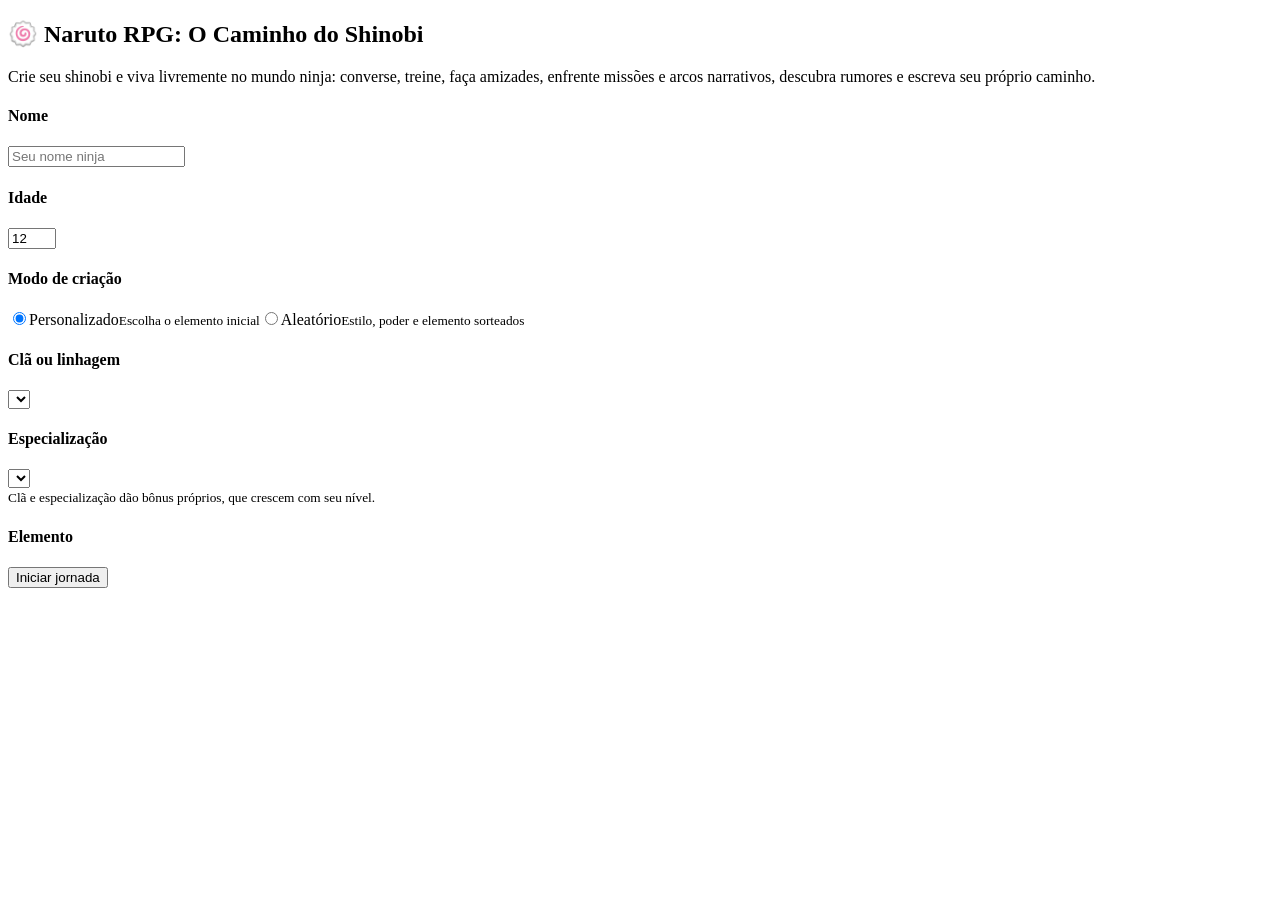
==== commit 66da0630: "Revise RPG description for improved clarity Updated the description of the Naruto RPG to enhance cla" ====
--- a/index.html
+++ b/index.html
@@ -7,730 +7,8 @@
       content="width=device-width, initial-scale=1, viewport-fit=cover"
     />
     <title>Naruto RPG – Caminho do Shinobi</title>
-    <!-- Aplicação autocontida: estrutura HTML, estilos e lógica ficam neste arquivo. -->
-    <style>
-      /* ===== CSS 1: tokens, reset e base visual ===== */
-      :root {
-        color-scheme: dark;
-        --bg: #12151b;
-        --cd: #1b2028;
-        --tx: #edf0f5;
-        --mu: #a3adba;
-        --ac: #ff7138;
-        --bd: #343d49;
-        --hp: #ff626b;
-        --ck: #55b5e8;
-        --lv: #ef75a8;
-        box-sizing: border-box;
-        padding-top: env(safe-area-inset-top, 0px);
-        padding-bottom: env(safe-area-inset-bottom, 0px);
-      }
-      * {
-        box-sizing: border-box;
-      }
-      html {
-        scroll-padding-top: env(safe-area-inset-top, 0px);
-      }
-      body {
-        margin: 0;
-        background: var(--bg);
-        color: var(--tx);
-        font:
-          16px/1.5 system-ui,
-          -apple-system,
-          "Segoe UI",
-          sans-serif;
-        text-rendering: optimizeLegibility;
-        -webkit-font-smoothing: antialiased;
-      }
-      main {
-        max-width: 900px;
-        margin: 0 auto;
-        padding: 14px;
-      }
-      /* ===== CSS 2: emojis e tipografia ===== */
-      .emoji-modern {
-        display: inline-block;
-        line-height: 1;
-        vertical-align: middle;
-        font-family:
-          "Apple Color Emoji", "Segoe UI Emoji", "Noto Color Emoji",
-          "Twemoji Mozilla", sans-serif;
-        font-size: 1.08em;
-        filter: drop-shadow(0 2px 8px rgba(0, 0, 0, 0.28)) saturate(1.15)
-          contrast(1.08);
-        transform: translateY(-1px);
-        transition:
-          transform 0.15s ease,
-          filter 0.15s ease;
-      }
-      .emoji-modern:hover {
-        transform: translateY(-2px) scale(1.04);
-        filter: drop-shadow(0 4px 12px rgba(0, 0, 0, 0.32)) saturate(1.18)
-          contrast(1.12);
-      }
-      .b .emoji-modern {
-        font-size: 1.1em;
-      }
-      .status-heading .emoji-modern {
-        font-size: 1.15em;
-      }
-      .category-tab .emoji-modern {
-        font-size: 1.1em;
-      }
-      .world .emoji-modern {
-        font-size: 1.06em;
-      }
-      h1 .emoji-modern {
-        font-size: 1.18em;
-      }
-
-      /* ===== CSS 3: layout, cards e controles ===== */
-      h1 {
-        font-size: 24px;
-        margin: 8px 0;
-      }
-      h3,
-      h4 {
-        margin: 10px 0 6px;
-      }
-      h4 {
-        color: var(--mu);
-        font-size: 14px;
-      }
-      .c {
-        background: var(--cd);
-        border: 1px solid var(--bd);
-        border-radius: 14px;
-        padding: 12px;
-        margin: 10px 0;
-      }
-      .g {
-        display: grid;
-        grid-template-columns: repeat(auto-fill, minmax(min(100%, 190px), 1fr));
-        gap: 8px;
-      }
-      .loc-grid {
-        display: grid;
-        grid-template-columns: repeat(auto-fit, minmax(min(100%, 150px), 1fr));
-        gap: 8px;
-      }
-      .b {
-        display: flex;
-        flex-direction: column;
-        justify-content: center;
-        gap: 2px;
-        min-height: 48px;
-        font: inherit;
-        line-height: 1.35;
-        color: var(--tx);
-        background: var(--bg);
-        border: 1px solid var(--bd);
-        border-radius: 8px;
-        padding: 9px 11px;
-        cursor: pointer;
-        text-align: left;
-        overflow-wrap: anywhere;
-        transition:
-          border-color 0.15s,
-          background-color 0.15s,
-          transform 0.15s;
-      }
-      .b:hover {
-        border-color: var(--ac);
-        transform: translateY(-1px);
-      }
-      .b:active {
-        transform: translateY(0);
-      }
-      .b:focus-visible {
-        outline: 3px solid var(--ck);
-        outline-offset: 2px;
-      }
-      .b small {
-        display: block;
-        color: var(--mu);
-        font-size: 12px;
-        line-height: 1.35;
-      }
-      .p {
-        background: var(--ac);
-        color: #fff;
-        border-color: var(--ac);
-        text-align: center;
-        font-weight: 600;
-      }
-      .lock {
-        opacity: 0.55;
-      }
-      input[type="text"],
-      input[type="number"] {
-        font: inherit;
-        color: var(--tx);
-        background: var(--bg);
-        border: 1px solid var(--bd);
-        border-radius: 10px;
-        padding: 9px;
-        width: 100%;
-      }
-      select {
-        display: block;
-        width: 100%;
-        min-height: 48px;
-        margin: 4px 0 0;
-        padding: 10px 42px 10px 12px;
-        font-family: inherit;
-        font-size: 15px;
-        font-weight: 600;
-        line-height: 1.4;
-        color: var(--tx);
-        background-color: var(--bg);
-        background-image:
-          linear-gradient(45deg, transparent 50%, var(--mu) 50%),
-          linear-gradient(135deg, var(--mu) 50%, transparent 50%);
-        background-position:
-          calc(100% - 18px) 50%,
-          calc(100% - 13px) 50%;
-        background-size:
-          5px 5px,
-          5px 5px;
-        background-repeat: no-repeat;
-        border: 1px solid var(--bd);
-        border-radius: 10px;
-        appearance: none;
-        cursor: pointer;
-        transition:
-          border-color 0.15s,
-          box-shadow 0.15s,
-          background-color 0.15s;
-      }
-      select:hover {
-        border-color: var(--ac);
-        background-color: #202630;
-      }
-      select:focus-visible {
-        outline: 3px solid rgba(85, 181, 232, 0.35);
-        outline-offset: 2px;
-        border-color: var(--ck);
-      }
-      select option {
-        color: var(--tx);
-        background: var(--cd);
-      }
-      .creation-choice-detail {
-        min-height: 42px;
-        margin: 6px 0 12px;
-        padding: 8px 10px;
-        border-left: 3px solid var(--ac);
-        border-radius: 4px;
-        background: var(--bg);
-        color: var(--mu);
-        font-size: 13px;
-        line-height: 1.4;
-      }
-      /* ===== CSS 4: barras, status e mensagens ===== */
-      .br {
-        position: relative;
-        height: 18px;
-        background: var(--bg);
-        border: 1px solid var(--bd);
-        border-radius: 9px;
-        margin: 4px 0;
-        overflow: hidden;
-        font-size: 12px;
-      }
-      .br i {
-        position: absolute;
-        left: 0;
-        top: 0;
-        bottom: 0;
-        opacity: 0.45;
-      }
-      .br span {
-        position: relative;
-        padding-left: 8px;
-      }
-      .world {
-        margin: 8px 0;
-        padding: 9px 11px;
-        border-left: 4px solid var(--ck);
-        background: var(--bg);
-        border-radius: 4px;
-        color: var(--tx);
-      }
-      .world.alert {
-        border-color: var(--ac);
-      }
-      .status-heading {
-        display: flex;
-        align-items: center;
-        justify-content: space-between;
-        gap: 12px;
-        flex-wrap: wrap;
-      }
-      .status-name {
-        display: block;
-        font-size: 18px;
-        font-weight: 700;
-      }
-      .status-sub {
-        display: block;
-        color: var(--mu);
-        font-size: 13px;
-      }
-      .status-rank {
-        font-weight: 700;
-        color: var(--ac);
-      }
-      .status-bars {
-        display: grid;
-        grid-template-columns: repeat(auto-fit, minmax(150px, 1fr));
-        gap: 4px 10px;
-        margin-top: 8px;
-      }
-      .status-meta {
-        display: grid;
-        grid-template-columns: repeat(auto-fit, minmax(125px, 1fr));
-        gap: 8px;
-        margin-top: 10px;
-        padding-top: 8px;
-        border-top: 1px solid var(--bd);
-      }
-      .status-meta span {
-        font-size: 13px;
-      }
-      .status-meta b {
-        color: var(--mu);
-        font-size: 11px;
-        text-transform: uppercase;
-      }
-      .status-attributes {
-        display: grid;
-        grid-template-columns: repeat(auto-fit, minmax(62px, 1fr));
-        gap: 6px;
-        margin-top: 8px;
-      }
-      .status-attributes span {
-        display: flex;
-        justify-content: space-between;
-        gap: 6px;
-        padding: 5px 8px;
-        background: var(--bg);
-        border-radius: 6px;
-      }
-      .status-attributes small {
-        color: var(--mu);
-      }
-      .mode-choice label {
-        display: flex;
-        align-items: flex-start;
-        gap: 8px;
-        border: 1px solid var(--bd);
-        border-radius: 8px;
-        padding: 10px;
-        cursor: pointer;
-      }
-      .mode-choice input {
-        width: auto;
-        margin: 4px 0 0;
-      }
-      .mode-choice small {
-        display: block;
-        color: var(--mu);
-        font-size: 12px;
-      }
-      #log {
-        height: 132px;
-        position: sticky;
-        top: 0;
-        z-index: 5;
-        overflow-y: auto;
-        background: var(--cd);
-        border: 1px solid var(--bd);
-        border-radius: 14px;
-        padding: 8px 12px;
-      }
-      #log p {
-        margin: 5px 0;
-      }
-      .sys {
-        color: var(--mu);
-        font-style: italic;
-      }
-      .ok {
-        color: #2f9e44;
-        font-weight: 600;
-      }
-      .bad {
-        color: var(--hp);
-      }
-      .bt {
-        font-weight: 600;
-      }
-      .chat-more {
-        margin-top: 8px;
-        color: var(--mu);
-      }
-      .chat-more summary {
-        width: max-content;
-        max-width: 100%;
-        padding: 6px 0;
-        cursor: pointer;
-        font-size: 14px;
-        font-weight: 600;
-        color: var(--tx);
-      }
-      /* ===== CSS 5: navegação e chamado urgente ===== */
-      .category-nav {
-        position: sticky;
-        top: 140px;
-        z-index: 4;
-        display: grid;
-        grid-template-columns: repeat(5, minmax(0, 1fr));
-        gap: 6px;
-        padding: 6px 0;
-        background: var(--cd);
-      }
-      .category-tab {
-        min-height: 42px;
-        padding: 7px 5px;
-        align-items: center;
-        text-align: center;
-      }
-      .category-tab.cat-active {
-        background: var(--ac);
-        border-color: var(--ac);
-        color: #fff;
-        font-weight: 700;
-      }
-      .urgent-shade {
-        position: fixed;
-        inset: 0;
-        z-index: 1000;
-        display: grid;
-        place-items: center;
-        padding: 16px;
-        background: rgba(12, 10, 8, 0.78);
-        overscroll-behavior: contain;
-        touch-action: none;
-      }
-      .urgent-dialog {
-        width: min(100%, 540px);
-        max-height: min(90dvh, 720px);
-        overflow: auto;
-        padding: 22px;
-        background: var(--cd);
-        color: var(--tx);
-        border: 2px solid var(--ac);
-        border-radius: 12px;
-        box-shadow: 0 24px 80px rgba(0, 0, 0, 0.55);
-        touch-action: auto;
-      }
-      .urgent-dialog h2 {
-        margin: 4px 0 10px;
-        font-size: 22px;
-        line-height: 1.25;
-      }
-      .urgent-kicker {
-        font-size: 13px;
-        font-weight: 800;
-        color: var(--ac);
-        text-transform: uppercase;
-      }
-      .urgent-deadline {
-        padding: 10px 12px;
-        background: var(--bg);
-        border-left: 4px solid var(--ac);
-        font-weight: 600;
-      }
-      .rk {
-        display: inline-block;
-        min-width: 22px;
-        text-align: center;
-        border-radius: 6px;
-        color: #fff;
-        font-weight: 700;
-        padding: 0 5px;
-        margin-right: 6px;
-      }
-      .rkD {
-        background: #868e96;
-      }
-      .rkC {
-        background: #2f9e44;
-      }
-      .rkB {
-        background: #1c7ed6;
-      }
-      .rkA {
-        background: #7048e8;
-      }
-      .rkS {
-        background: #c92a2a;
-      }
-      /* ===== CSS 6: seletores e ajustes responsivos ===== */
-      .el label {
-        display: block;
-        border: 1px solid var(--bd);
-        border-radius: 10px;
-        padding: 8px;
-        cursor: pointer;
-      }
-      .el input {
-        margin-right: 6px;
-      }
-      [hidden] {
-        display: none !important;
-      }
-      .row {
-        display: flex;
-        gap: 8px;
-        margin-top: 8px;
-      }
-      .row input {
-        flex: 1;
-        min-width: 0;
-      }
-      .row > .b {
-        flex: 0 0 auto;
-      }
-      @media (max-width: 480px) {
-        main {
-          padding: 10px;
-        }
-        .c {
-          padding: 10px;
-        }
-        .row {
-          flex-direction: column;
-          align-items: stretch;
-        }
-        .row > .b {
-          width: 100%;
-        }
-        .b {
-          padding: 10px;
-        }
-      }
-      @media (max-width: 640px) {
-        #log {
-          height: 104px;
-        }
-        .category-nav {
-          position: fixed;
-          inset: auto 0 0;
-          z-index: 20;
-          grid-template-columns: repeat(5, minmax(0, 1fr));
-          gap: 4px;
-          padding: 6px 8px calc(env(safe-area-inset-bottom, 0px) + 6px);
-          border-top: 1px solid var(--bd);
-          box-shadow: 0 -8px 24px rgba(0, 0, 0, 0.28);
-        }
-        .category-tab {
-          min-width: 0;
-          min-height: 48px;
-          padding: 5px 2px;
-          font-size: 10px;
-          line-height: 1.15;
-          white-space: normal;
-          overflow-wrap: anywhere;
-        }
-        main {
-          padding-bottom: calc(76px + env(safe-area-inset-bottom, 0px));
-        }
-        .status-meta {
-          grid-template-columns: repeat(3, minmax(0, 1fr));
-          gap: 6px 4px;
-        }
-        .status-meta span {
-          min-width: 0;
-          font-size: 11px;
-          line-height: 1.25;
-          overflow-wrap: anywhere;
-        }
-        .status-meta b {
-          font-size: 9px;
-        }
-        .status-attributes {
-          grid-template-columns: repeat(5, minmax(0, 1fr));
-          gap: 3px;
-        }
-        .status-attributes span {
-          min-width: 0;
-          flex-direction: column;
-          align-items: center;
-          gap: 1px;
-          padding: 4px 2px;
-          text-align: center;
-        }
-        .status-attributes small {
-          font-size: 9px;
-          line-height: 1.1;
-        }
-      }
-      .wmap {
-        display: block;
-        width: 100%;
-        height: auto;
-        max-height: 72vh;
-        background: radial-gradient(
-          ellipse at 45% 48%,
-          #1b2530 0%,
-          #111820 72%
-        );
-        border: 1px solid var(--bd);
-        border-radius: 14px;
-        margin: 8px 0;
-        box-shadow: inset 0 0 48px rgba(0, 0, 0, 0.28);
-      }
-      .mz {
-        fill: rgba(85, 181, 232, 0.035);
-        stroke: rgba(85, 181, 232, 0.15);
-        stroke-width: 1.5;
-        stroke-dasharray: 5 7;
-      }
-      .mz2 {
-        fill: rgba(255, 113, 56, 0.025);
-        stroke: rgba(255, 113, 56, 0.13);
-        stroke-width: 1.5;
-        stroke-dasharray: 5 7;
-      }
-      .mt {
-        fill: #718092;
-        font-size: 11px;
-        font-weight: 800;
-        letter-spacing: 2px;
-      }
-      .me {
-        stroke: #536171;
-        stroke-width: 1.2;
-        stroke-opacity: 0.22;
-        transition: stroke-opacity 0.2s;
-      }
-      .me.hl {
-        stroke: var(--ck);
-        stroke-width: 3.5;
-        stroke-opacity: 1;
-        stroke-dasharray: 9 6;
-        animation: route 1s linear infinite;
-      }
-      .mn {
-        cursor: pointer;
-        outline: none;
-      }
-      .mn circle {
-        fill: #202832;
-        stroke: #566373;
-        stroke-width: 2;
-        transition:
-          fill 0.16s,
-          stroke 0.16s,
-          stroke-width 0.16s;
-      }
-      .mn:hover circle {
-        fill: #2b3743;
-        stroke: var(--ac);
-        stroke-width: 3;
-      }
-      .mn:focus-visible circle {
-        stroke: var(--ck);
-        stroke-width: 4;
-      }
-      .mn.cur circle {
-        fill: #9c431f;
-        stroke: #ffb08a;
-        stroke-width: 3;
-      }
-      .mn.lk {
-        opacity: 0.48;
-      }
-      .mn.sel circle {
-        fill: #123144;
-        stroke: var(--ck);
-        stroke-width: 3.5;
-      }
-      .mn.urg circle {
-        stroke: var(--hp);
-        stroke-width: 3;
-        animation: pl 1.2s infinite;
-      }
-      .mn text {
-        text-anchor: middle;
-        pointer-events: none;
-      }
-      .mn .lb {
-        font-size: 9px;
-        font-weight: 600;
-        fill: #c5cfdb;
-        paint-order: stroke;
-        stroke: #10151b;
-        stroke-width: 3px;
-        stroke-linejoin: round;
-      }
-      .mn .em {
-        font-size: 15px;
-      }
-      .mn .bd {
-        font-size: 8px;
-        font-weight: 800;
-        fill: #fff;
-      }
-      .map-legend {
-        display: flex;
-        flex-wrap: wrap;
-        gap: 7px 14px;
-        margin: 8px 0;
-        color: var(--mu);
-        font-size: 12px;
-      }
-      .map-legend span {
-        display: inline-flex;
-        align-items: center;
-        gap: 6px;
-      }
-      .map-dot {
-        width: 10px;
-        height: 10px;
-        border-radius: 50%;
-        background: #26313d;
-        border: 2px solid #697789;
-      }
-      .map-dot.current {
-        background: var(--ac);
-        border-color: #ffb08a;
-      }
-      .map-dot.selected {
-        background: #123144;
-        border-color: var(--ck);
-      }
-      .map-dot.urgent {
-        background: #361b23;
-        border-color: var(--hp);
-      }
-      .map-dot.locked {
-        opacity: 0.45;
-      }
-      .map-heading {
-        display: flex;
-        align-items: center;
-        justify-content: space-between;
-        gap: 8px;
-        flex-wrap: wrap;
-      }
-      .map-heading small {
-        color: var(--mu);
-      }
-      @keyframes pl {
-        50% {
-          stroke-width: 6;
-        }
-      }
-      @keyframes route {
-        to {
-          stroke-dashoffset: -15;
-        }
-      }
-    </style>
+    <link rel="stylesheet" href="css/estilos.css" />
+    <link rel="stylesheet" href="css/estilos-interface.css" />
   </head>
   <body>
     <main>
@@ -741,9 +19,9 @@
         </h1>
         <div class="c">
           <p>
-            Crie seu shinobi e viva livremente em Konoha: converse, treine,
-            duele, faça amizades, enfrente missões de rank D a S e derrote
-            chefes lendários.
+            Crie seu shinobi e viva livremente no mundo ninja: converse,
+            treine, faça amizades, enfrente missões e arcos narrativos, descubra
+            rumores e escreva seu próprio caminho.
           </p>
           <h4>Nome</h4>
           <input
@@ -832,10611 +110,14 @@
         <div id="urgentModal" hidden></div>
       </section>
     </main>
-    <!-- JavaScript local: estado, regras, renderização e inicialização do jogo. -->
-    <script>
-      /*
-       * Organização do JavaScript neste arquivo:
-       * 1-3: utilidades, dados do mundo e estado salvo.
-       * 4-8: fluxo do jogo, relações, combate e missões.
-       * 9-11: telas, sistemas adicionais e inicialização.
-       */
-      /* ===== Bloco 1: utilidades gerais ===== */
-      const $ = (s) => document.querySelector(s),
-        R = (a, b) => Math.floor(Math.random() * (b - a + 1)) + a,
-        P = (a) => a[R(0, a.length - 1)];
-      const esc = (v) =>
-        String(v).replace(
-          /[&<>"']/g,
-          (c) =>
-            ({
-              "&": "&amp;",
-              "<": "&lt;",
-              ">": "&gt;",
-              '"': "&quot;",
-              "'": "&#39;",
-            })[c],
-        );
-      const emojiWrap = (s) =>
-        String(s).replace(
-          /([\p{Extended_Pictographic}][\uFE0F\u200D\p{Extended_Pictographic}]*)/gu,
-          '<span class="emoji-modern">$1</span>',
-        );
-      const btn = (l, f, c = "") =>
-        `<button class="b ${c}" onclick="${f}">${emojiWrap(l)}</button>`;
-      const bar = (l, v, m, c) =>
-        `<div class="br"><span>${emojiWrap(l)} ${Math.round(v)}/${m}</span><i style="width:${Math.max(0, Math.min(100, (v / m) * 100))}%;background:var(--${c})"></i></div>`;
-      const rkb = (r) => `<span class="rk rk${r}">${r}</span>`;
-
-      /* ===== Bloco 2: dados do universo e personagens ===== */
-      const RK = ["Estudante da Academia", "Genin", "Chunin", "Jounin"],
-        TM = ["Manhã", "Tarde", "Noite"];
-      const ST = ["nin", "tai", "vel", "int"],
-        AT = [...ST, "car"]; // atributos de combate / todos (car = carisma)
-      const attrCap = (stat) => {
-        if (!AT.includes(stat)) return Infinity;
-        const base = 12 + S.lv * 2 + S.rk * 4;
-        return stat == "car"
-          ? Math.min(base - 2, 26 + S.lv + S.rk * 2)
-          : Math.min(base, 32 + S.lv * 2 + S.rk * 3);
-      };
-      function addStat(stat, amount) {
-        if (!stat || !AT.includes(stat)) return 0;
-        const cap = attrCap(stat),
-          current = S[stat] || 0;
-        if (current >= cap) return 0;
-        const gain = Math.min(amount, cap - current);
-        S[stat] = current + gain;
-        return gain;
-      }
-      const E = {
-        fogo: [
-          "Fogo",
-          "🔥",
-          "vento",
-          ["Bola de Fogo", "Flores de Fênix", "Nuvem de Cinzas"],
-        ],
-        agua: [
-          "Água",
-          "💧",
-          "fogo",
-          ["Dragão de Água", "Projétil de Água", "Grande Cachoeira"],
-        ],
-        vento: [
-          "Vento",
-          "🌪️",
-          "relampago",
-          ["Grande Ruptura", "Lâmina de Vento", "Esferas de Vácuo"],
-        ],
-        terra: [
-          "Terra",
-          "⛰️",
-          "agua",
-          ["Parede de Terra", "Dragão de Terra", "Rio de Lama"],
-        ],
-        relampago: [
-          "Relâmpago",
-          "⚡",
-          "terra",
-          ["Descarga Elétrica", "Corrente Elétrica", "Mil Pássaros"],
-        ],
-      };
-      const JUTSU_EFFECTS = {
-        "fogo:0": { type: "burn", label: "Chance de queimar por 2 turnos" },
-        "fogo:1": {
-          type: "multi",
-          label: "3 projéteis · pode interromper uma carga",
-        },
-        "agua:1": {
-          type: "expose",
-          label: "Pressão da água expõe a guarda",
-        },
-        "terra:0": {
-          type: "wall",
-          label: "Barreira reduz os próximos 2 ataques",
-        },
-        "terra:1": {
-          type: "snare",
-          label: "Prende o alvo e enfraquece seus ataques",
-        },
-        "agua:0": {
-          type: "surge",
-          cost: 1.25,
-          label: "Dano elevado · custo de chakra +25%",
-        },
-        "relampago:1": {
-          type: "stun",
-          label: "Chance de paralisar ou reduzir o ataque",
-        },
-        "relampago:0": {
-          type: "interrupt",
-          label: "Interrompe uma carga e abre a guarda",
-        },
-        "vento:1": {
-          type: "cut",
-          label: "Dano extra contra inimigo concentrado",
-        },
-      };
-      const BOSS_PATTERNS = {
-        water: {
-          title: "Névoa e pressão",
-          telegraph: "O inimigo reúne chakra para uma onda devastadora.",
-          attack: "desfere uma onda de água",
-          multiplier: 2.1,
-          interval: 3,
-          weakness: "relampago",
-          weaknessName: "Relâmpago",
-          guard: 0.8,
-          tactic:
-            "Relâmpago interrompe o fluxo de água; use Defender quando a onda for anunciada.",
-          effect: "drain",
-        },
-        gravity: {
-          title: "Repulsão gravitacional",
-          telegraph:
-            "O inimigo concentra chakra para uma repulsão de grande alcance.",
-          attack: "libera uma onda de força",
-          multiplier: 2.3,
-          interval: 3,
-          weakness: "fogo",
-          weaknessName: "Fogo",
-          guard: 0.85,
-          tactic:
-            "Fogo pressiona a formação. Um jutsu de vários projéteis pode interromper a carga.",
-          effect: "push",
-        },
-        assault: {
-          title: "Investida de combate",
-          telegraph:
-            "O inimigo firma a postura para uma investida devastadora.",
-          attack: "avança com um golpe pesado",
-          multiplier: 2.2,
-          interval: 3,
-          weakness: "vento",
-          weaknessName: "Vento",
-          guard: 0.85,
-          tactic:
-            "Vento pode cortar a guarda durante a investida; Defender reduz muito o impacto.",
-          effect: "assault",
-        },
-        genjutsu: {
-          title: "Genjutsu do Sharingan",
-          telegraph: "O inimigo fixa o olhar e prepara uma técnica ilusória.",
-          attack: "atinge sua mente com um genjutsu",
-          multiplier: 1.9,
-          interval: 3,
-          weakness: "agua",
-          weaknessName: "Água",
-          guard: 0.8,
-          tactic:
-            "Água rompe o ritmo do genjutsu. Interrompa a preparação ou defenda-se para preservar chakra.",
-          effect: "genjutsu",
-        },
-        heavy: {
-          title: "Poder avassalador",
-          telegraph: "O inimigo concentra chakra para um ataque devastador.",
-          attack: "desfere o golpe devastador",
-          multiplier: 2.2,
-          interval: 3,
-          weakness: "relampago",
-          weaknessName: "Relâmpago",
-          guard: 0.9,
-          tactic:
-            "Relâmpago pode romper a defesa; uma abertura após o ataque é a melhor hora para contra-atacar.",
-          effect: "heavy",
-        },
-        orochimaru: {
-          title: "Mordida da serpente",
-          telegraph: "A serpente reúne veneno e chakra para atacar.",
-          attack: "atinge você com uma mordida venenosa",
-          multiplier: 1.8,
-          interval: 2,
-          weakness: "relampago",
-          weaknessName: "Relâmpago",
-          guard: 0.82,
-          tactic:
-            "Relâmpago interrompe o bote. Se a mordida vier, o veneno continuará causando dano.",
-          effect: "poison",
-        },
-        gaara: {
-          title: "Prisão de areia",
-          telegraph: "A areia se ergue e começa a fechar o cerco ao seu redor.",
-          attack: "esmaga você dentro de uma prisão de areia",
-          multiplier: 2,
-          interval: 2,
-          weakness: "agua",
-          weaknessName: "Água",
-          guard: 0.65,
-          tactic:
-            "Água desfaz a armadura de areia. Ação da equipe também pode criar uma abertura.",
-          effect: "sand",
-        },
-        madara: {
-          title: "Susanoo",
-          telegraph: "O Susanoo se ergue e prepara um golpe em área.",
-          attack: "desfere um golpe colossal do Susanoo",
-          multiplier: 2.5,
-          interval: 3,
-          weakness: "vento",
-          weaknessName: "Vento",
-          guard: 0.62,
-          tactic:
-            "Vento atravessa a defesa do Susanoo. Guarde chakra para interromper a carga ou use uma abertura da equipe.",
-          effect: "susanoo",
-        },
-      };
-      function bossPattern(name) {
-        const value = name
-          .normalize("NFD")
-          .replace(/[\u0300-\u036f]/g, "")
-          .toLowerCase();
-        if (/orochimaru|sannin serpente/.test(value)) return "orochimaru";
-        if (/itachi|sharingan da akatsuki/.test(value)) return "genjutsu";
-        if (/madara/.test(value)) return "madara";
-        if (/gaara/.test(value)) return "gaara";
-        if (/zabuza|haku|kisame/.test(value)) return "water";
-        if (/pain/.test(value)) return "gravity";
-        if (/kimimaro|sasuke/.test(value)) return "assault";
-        if (/itachi|obito/.test(value)) return "genjutsu";
-        return "heavy";
-      }
-      const BUILDS = [
-        { name: "Especialista em Ninjutsu", main: "nin", support: "int" },
-        { name: "Especialista em Taijutsu", main: "tai", support: "vel" },
-        { name: "Ninja Veloz", main: "vel", support: "tai" },
-        { name: "Estrategista", main: "int", support: "car" },
-        { name: "Sensor de Chakra", main: "int", support: "nin" },
-        { name: "Combatente Equilibrado", main: "tai", support: "nin" },
-      ];
-      const CLANS = {
-        none: {
-          name: "Sem clã",
-          icon: "🍃",
-          description:
-            "Sem bônus fixos; sua trajetória será definida pelo treino.",
-        },
-        uchiha: {
-          name: "Uchiha",
-          icon: "👁️",
-          description:
-            "Sharingan · +2 em ninjutsu de combate e +10% de dano de jutsu. A partir do nível 8: +1 adicional.",
-        },
-        hyuga: {
-          name: "Hyūga",
-          icon: "白",
-          description:
-            "Byakugan · +2 em investigação e rastreamento, além de +10% de esquiva. A partir do nível 8: +1 adicional.",
-        },
-        senju: {
-          name: "Senju",
-          icon: "🌳",
-          description:
-            "Vitalidade · +12 de vida máxima e kits médicos recuperam +10 HP. A partir do nível 8: +1 em testes de proteção.",
-        },
-        uzumaki: {
-          name: "Uzumaki",
-          icon: "🌀",
-          description:
-            "Reservas de chakra · +15 de chakra máximo e jutsus custam 10% menos. A partir do nível 8: +1 em testes de ninjutsu.",
-        },
-      };
-      const SPECIALIZATIONS = {
-        balanced: {
-          name: "Generalista",
-          icon: "⚖️",
-          description: "Sem bônus focados; flexível para qualquer função.",
-        },
-        ninjutsu: {
-          name: "Ninjutsu",
-          icon: "🔥",
-          description:
-            "+2 em testes de ninjutsu; a partir do nível 8, +1 adicional e +10% de dano de jutsu.",
-        },
-        taijutsu: {
-          name: "Taijutsu",
-          icon: "🥋",
-          description:
-            "+2 em testes de taijutsu; a partir do nível 8, +1 adicional e +10% de dano físico.",
-        },
-        tracking: {
-          name: "Rastreamento",
-          icon: "🐾",
-          description:
-            "+2 em velocidade e inteligência em investigação, busca e resgate; nível 8 revela uma pista extra por etapa investigativa bem-sucedida.",
-        },
-        strategy: {
-          name: "Estratégia",
-          icon: "♟️",
-          description:
-            "+2 em inteligência e carisma em missões; com equipe, reduz a dificuldade em 1. Nível 8 amplia a redução para 2.",
-        },
-        medical: {
-          name: "Medicina ninja",
-          icon: "🩺",
-          description:
-            "+2 em inteligência durante resgates e proteção; kits médicos recuperam +10 HP. Nível 8 aumenta o bônus de teste.",
-        },
-      };
-      const GEAR = {
-        kunai: {
-          name: "Kunai balanceada",
-          icon: "🗡️",
-          slot: "weapon",
-          cost: 90,
-          description: "+2 em testes de taijutsu.",
-        },
-        armor: {
-          name: "Armadura leve",
-          icon: "🦺",
-          slot: "armor",
-          cost: 120,
-          description: "Reduz em 10% o dano recebido.",
-        },
-        scroll: {
-          name: "Pergaminho de chakra",
-          icon: "📜",
-          slot: "tool",
-          cost: 110,
-          description: "+2 em testes de ninjutsu.",
-        },
-        goggles: {
-          name: "Óculos de rastreamento",
-          icon: "🥽",
-          slot: "tool",
-          cost: 100,
-          description: "+2 em testes de inteligência.",
-        },
-      };
-      // NPC: [nome, emoji, título, falas, [hp, ataque, elemento], [bônus do conselho, texto]]
-      const N = {
-        iruka: [
-          "Iruka",
-          "🍥",
-          "Instrutor da Academia",
-          [
-            "“Todo grande ninja começou aprendendo. Continue firme!”",
-            "“Força sem coração não faz um shinobi.”",
-            "“Minha porta está sempre aberta para quem quer estudar.”",
-          ],
-          [70, 9, ""],
-          [
-            "int",
-            "Iruka revisa suas táticas e você aprende muito sobre estratégia.",
-          ],
-        ],
-        konohamaru: [
-          "Konohamaru",
-          "🧣",
-          "Neto do Terceiro",
-          [
-            "“Um dia serei Hokage, tá ligado?!”",
-            "“Quer me ajudar a pregar uma peça? Hehe!”",
-            "“O chefe Naruto é meu rival… e meu ídolo!”",
-          ],
-          [40, 5, ""],
-          [
-            "vel",
-            "Konohamaru mostra um atalho secreto e treina sua velocidade.",
-          ],
-        ],
-        teuchi: [
-          "Teuchi",
-          "🍜",
-          "Dono do Ichiraku",
-          [
-            "“Ramen fresquinho! A casa é sua, shinobi.”",
-            "“Ninja de barriga cheia luta melhor, é a minha lei!”",
-            "“O Naruto já devorou umas mil tigelas aqui.”",
-          ],
-          [50, 4, ""],
-          ["mh", "Teuchi serve o ramen especial e sua vitalidade aumenta!"],
-        ],
-        naruto: [
-          "Naruto Uzumaki",
-          "🍥",
-          "Shinobi hiperativo",
-          [
-            "“Eu vou ser Hokage, dattebayo!”",
-            "“Ei, vamos treinar? Nunca desisto!”",
-            "“Ramen é a melhor coisa do mundo!”",
-          ],
-          [90, 11, "vento"],
-          ["vel", "Naruto ensina um truque com clones e você ganha agilidade."],
-        ],
-        lee: [
-          "Rock Lee",
-          "💚",
-          "Mestre do taijutsu",
-          [
-            "“A juventude floresce! Vamos treinar até cair!”",
-            "“Trabalho duro supera o talento!”",
-            "“Se não fizer 500 flexões, farei 1000!”",
-          ],
-          [80, 12, ""],
-          [
-            "tai",
-            "Lee divide seus pesos de treino e seus golpes ficam mais fortes.",
-          ],
-        ],
-        sasuke: [
-          "Sasuke Uchiha",
-          "⚡",
-          "Prodígio solitário",
-          [
-            "“…Não me atrapalhe.”",
-            "“Poder é o que importa. Treine mais.”",
-            "“Hmph. Você não é tão fraco assim.”",
-          ],
-          [85, 13, "relampago"],
-          ["nin", "Sasuke corrige sua forma de moldar chakra."],
-        ],
-        sakura: [
-          "Sakura Haruno",
-          "🌸",
-          "Ninja médica",
-          [
-            "“Cuide bem de si mesmo, ouviu?”",
-            "“Controle de chakra é tudo!”",
-            "“Se ficar ferido, venha ao hospital.”",
-          ],
-          [75, 12, ""],
-          [
-            "mh",
-            "Sakura ensina um pouco de ninjutsu médico e seu corpo resiste mais.",
-          ],
-        ],
-        neji: [
-          "Neji Hyuuga",
-          "👁️",
-          "Gênio do Clã Hyuuga",
-          [
-            "“Destino… é algo que podemos mudar.”",
-            "“Meus olhos veem tudo ao redor.”",
-            "“Não subestime ninguém.”",
-          ],
-          [85, 12, ""],
-          ["vel", "Neji mostra como ler o movimento do oponente."],
-        ],
-        kakashi: [
-          "Kakashi Hatake",
-          "📖",
-          "Ninja Copiador",
-          [
-            "“Cheguei atrasado… havia um gato preto.”",
-            "“Quem quebra regras é lixo, quem abandona amigos é pior.”",
-            "“Hm? Estava lendo. Não é da sua conta.”",
-          ],
-          [120, 16, "relampago"],
-          [
-            "nin",
-            "Kakashi demonstra um selo de mão raro e seu ninjutsu evolui.",
-          ],
-        ],
-        tsunade: [
-          "Tsunade",
-          "👑",
-          "Quinta Hokage",
-          [
-            "“Quer uma missão? Tenho muitas pendentes.”",
-            "“A vila é minha prioridade, mocinho(a).”",
-            "“Não me faça perder a paciência.”",
-          ],
-          [140, 18, ""],
-          ["mh", "Tsunade transfere um pouco de chakra e sua vida aumenta."],
-        ],
-        shizune: [
-          "Shizune",
-          "🐷",
-          "Assistente da Hokage",
-          [
-            "“Papelada, papelada… sempre papelada!”",
-            "“Não deixe a Lady Tsunade beber demais.”",
-            "“Seja gentil com os pacientes.”",
-          ],
-          [60, 8, ""],
-          ["int", "Shizune ensina a identificar venenos."],
-        ],
-        jiraiya: [
-          "Jiraiya",
-          "🐸",
-          "Sennin Sapo",
-          [
-            "“Eu sou o grande Jiraiya, o ermitão!”",
-            "“Pesquisa de campo, claro. Pesquisa!”",
-            "“Shinobi de verdade protege o futuro.”",
-          ],
-          [130, 17, "fogo"],
-          ["nin", "Jiraiya compartilha um segredo de chakra natural."],
-        ],
-        hinata: [
-          "Hinata Hyuuga",
-          "💜",
-          "Gentil kunoichi",
-          [
-            "“Ah… o-olá…”",
-            "“Eu também quero ficar mais forte.”",
-            "“Naruto me inspira todos os dias.”",
-          ],
-          [75, 10, ""],
-          ["tai", "Hinata ensina o Punho Gentil básico."],
-        ],
-        anko: [
-          "Anko Mitarashi",
-          "🍡",
-          "Examinadora ousada",
-          [
-            "“Quer sobreviver? Então não grite!”",
-            "“Dango é vida, garoto(a).”",
-            "“Na Floresta da Morte só vencem os cruéis.”",
-          ],
-          [90, 13, ""],
-          ["tai", "Anko ensina uma emboscada com kunai."],
-        ],
-        kurenai: [
-          "Kurenai Yuhi",
-          "🌹",
-          "Mestra de genjutsu",
-          [
-            "“Um bom ninja enxerga além da ilusão.”",
-            "“Calma e controle: é isso que separa a técnica do caos.”",
-            "“Os alunos de hoje são os guardiões de amanhã.”",
-          ],
-          [110, 15, ""],
-          ["int", "Kurenai mostra como quebrar um genjutsu."],
-        ],
-        shikamaru: [
-          "Shikamaru Nara",
-          "☁️",
-          "Estrategista do Time 10",
-          [
-            "“Que problemático… mas alguém precisa pensar nisso.”",
-            "“Observe o campo antes de fazer seu movimento.”",
-            "“Uma boa estratégia evita uma luta desnecessária.”",
-          ],
-          [90, 13, ""],
-          [
-            "int",
-            "Shikamaru ajuda você a antecipar os movimentos do oponente.",
-          ],
-        ],
-        choji: [
-          "Choji Akimichi",
-          "🍟",
-          "Especialista em taijutsu",
-          [
-            "“Depois do treino, vamos ao Ichiraku?”",
-            "“Nunca subestime alguém que luta pelos amigos.”",
-            "“As técnicas do meu clã exigem preparo e controle.”",
-          ],
-          [100, 14, ""],
-          ["tai", "Choji ensina a transformar força em golpes precisos."],
-        ],
-        ino: [
-          "Ino Yamanaka",
-          "🌼",
-          "Ninja sensorial",
-          [
-            "“A comunicação é tão importante quanto a técnica.”",
-            "“Preste atenção no que as pessoas não dizem.”",
-            "“Posso ajudar com flores… ou com uma missão.”",
-          ],
-          [85, 12, ""],
-          ["int", "Ino ensina a manter a concentração sob pressão."],
-        ],
-        kiba: [
-          "Kiba Inuzuka",
-          "🐕",
-          "Ninja rastreador",
-          [
-            "“Akamaru e eu encontramos qualquer rastro!”",
-            "“Se vai correr, tente acompanhar a gente.”",
-            "“Um bom olfato salva tempo e vidas.”",
-          ],
-          [95, 14, ""],
-          ["vel", "Kiba ensina você a se mover com rapidez pelo terreno."],
-        ],
-        shino: [
-          "Shino Aburame",
-          "🪲",
-          "Ninja de observação",
-          [
-            "“A informação correta pode decidir uma missão.”",
-            "“Meus insetos perceberam movimento ao norte.”",
-            "“Não confunda silêncio com falta de atenção.”",
-          ],
-          [90, 13, ""],
-          ["int", "Shino mostra como observar sinais quase imperceptíveis."],
-        ],
-        tenten: [
-          "Tenten",
-          "🗡️",
-          "Especialista em armas ninja",
-          [
-            "“Uma ferramenta certa pode mudar o rumo da missão.”",
-            "“Pratique a mira antes de gastar seus pergaminhos.”",
-            "“Lee e Neji treinam sem parar. Eu também.”",
-          ],
-          [90, 13, ""],
-          ["tai", "Tenten orienta seu treino de precisão e postura."],
-        ],
-        temari: [
-          "Temari",
-          "🌬️",
-          "Kunoichi da Areia",
-          [
-            "“Não confunda distância com segurança.”",
-            "“Uma rajada bem calculada encerra a luta depressa.”",
-            "“A aliança entre as vilas protege a todos.”",
-          ],
-          [115, 16, "vento"],
-          ["vel", "Temari ensina a usar o terreno para controlar a distância."],
-        ],
-        gaara: [
-          "Gaara",
-          "🏜️",
-          "Kazekage da Areia",
-          [
-            "“Já não caminho sozinho.”",
-            "“Proteger a vila é uma responsabilidade que escolhi.”",
-            "“A confiança entre aliados também exige coragem.”",
-          ],
-          [145, 18, "terra"],
-          [
-            "int",
-            "Gaara compartilha lições sobre proteger aliados em combate.",
-          ],
-        ],
-        yamato: [
-          "Yamato",
-          "🌳",
-          "Capitão da equipe",
-          [
-            "“Vamos manter a formação e seguir o plano.”",
-            "“Controle de chakra se constrói com prática.”",
-            "“Trabalho em equipe vem antes de qualquer técnica.”",
-          ],
-          [130, 17, "terra"],
-          ["nin", "Yamato guia um exercício de controle de chakra."],
-        ],
-        sai: [
-          "Sai",
-          "🖌️",
-          "Ninja da Raiz",
-          [
-            "“Estou aprendendo a compreender melhor os outros.”",
-            "“Um desenho também pode transmitir uma mensagem.”",
-            "“A equipe depende de confiança mútua.”",
-          ],
-          [105, 15, ""],
-          ["int", "Sai ensina a registrar informações sem chamar atenção."],
-        ],
-        tazuna: [
-          "Tazuna",
-          "🔨",
-          "Construtor da Ponte Naruto",
-          [
-            "“Esta ponte vai ligar pessoas, não apenas margens.”",
-            "“A estrada ficou perigosa, mas não vou desistir.”",
-            "“Obrigado por proteger minha equipe.”",
-          ],
-          [65, 6, ""],
-          [
-            "int",
-            "Tazuna explica como avaliar estruturas e escolher rotas seguras.",
-          ],
-        ],
-        kabuto: [
-          "Kabuto Yakushi",
-          "📚",
-          "Ninja médico e informante",
-          [
-            "“Tenho algumas informações úteis para sua equipe.”",
-            "“Observar antes de agir costuma evitar problemas.”",
-            "“Ainda estou decidindo em quem confiar.”",
-          ],
-          [105, 14, ""],
-          ["int", "Kabuto ensina a reconhecer sinais de armadilhas."],
-        ],
-        kankuro: [
-          "Kankuro",
-          "🎭",
-          "Ninja das Marionetes",
-          [
-            "“Não chegue perto das minhas marionetes sem avisar.”",
-            "“Lutar à distância também exige precisão.”",
-            "“A Areia sabe cuidar dos seus.”",
-          ],
-          [120, 16, "terra"],
-          ["tai", "Kankuro treina com você o controle preciso de armas."],
-        ],
-        itachi: [
-          "Itachi Uchiha",
-          "🐦‍⬛",
-          "Ninja renegado da Akatsuki",
-          [
-            "“A realidade nem sempre é o que os olhos mostram.”",
-            "“Proteja aquilo que realmente importa.”",
-            "“Não confunda poder com compreensão.”",
-          ],
-          [190, 22, "fogo"],
-          ["nin", "Itachi demonstra como manter o foco diante de ilusões."],
-        ],
-        kisameNpc: [
-          "Kisame Hoshigaki",
-          "🦈",
-          "Espadachim da Névoa",
-          [
-            "“A Samehada reconhece chakra de longe.”",
-            "“Espero que você saiba nadar.”",
-            "“Ordens são ordens.”",
-          ],
-          [185, 23, "agua"],
-          ["tai", "Kisame ensina a controlar a respiração durante o combate."],
-        ],
-        fukasaku: [
-          "Fukasaku",
-          "🐸",
-          "Sábio do Monte Myoboku",
-          [
-            "“A energia natural exige equilíbrio e paciência.”",
-            "“Não tente absorver mais do que consegue controlar.”",
-            "“Jiraiya ainda tem muito a aprender.”",
-          ],
-          [160, 20, "vento"],
-          ["nin", "Fukasaku orienta um exercício avançado de concentração."],
-        ],
-      };
-      N.haku = [
-        "Haku",
-        "❄️",
-        "Ninja da Névoa",
-        [
-          "“A força verdadeira nasce quando protegemos alguém.”",
-          "“Não queria que as coisas terminassem assim.”",
-          "“O gelo pode esconder mais do que uma pessoa.”",
-        ],
-        [110, 16, "agua"],
-        ["vel", "Haku ensina você a observar reflexos e movimentos na névoa."],
-      ];
-      N.gato = [
-        "Gato",
-        "💰",
-        "Mercenário do País das Ondas",
-        [
-          "“Tudo tem um preço. Até a lealdade.”",
-          "“Ninjas são ferramentas úteis quando bem pagos.”",
-          "“Você acha que pode mudar o destino desta ponte?”",
-        ],
-        [130, 18, ""],
-        ["int", "Você descobre rotas usadas pelos mercenários de Gato."],
-      ];
-      N.dosu = [
-        "Dosu Kinuta",
-        "🎧",
-        "Líder do trio do Som",
-        [
-          "“O som chega antes do golpe.”",
-          "“Não confunda silêncio com segurança.”",
-          "“Orochimaru tem planos para todos nós.”",
-        ],
-        [125, 17, "relampago"],
-        ["int", "Dosu revela como identificar armadilhas sonoras."],
-      ];
-      N.tayuya = [
-        "Tayuya",
-        "🎼",
-        "Kunoichi do Quarteto do Som",
-        [
-          "“Não me venha com sermões.”",
-          "“Minha flauta não é para enfeite.”",
-          "“Seus aliados não vão ouvir você gritar.”",
-        ],
-        [175, 21, "vento"],
-        ["nin", "Tayuya demonstra como manter o foco sob pressão sonora."],
-      ];
-      N.obito = [
-        "Tobi",
-        "🌀",
-        "Máscara da Akatsuki",
-        [
-          "“Tobi é um bom rapaz! …Ou talvez não.”",
-          "“O mundo está cheio de surpresas.”",
-          "“Você ainda não entende o plano.”",
-        ],
-        [230, 25, "fogo"],
-        [
-          "int",
-          "Você percebe inconsistências na história contada pelo mascarado.",
-        ],
-      ];
-      N.danzo = [
-        "Danzō Shimura",
-        "🩹",
-        "Líder da Raiz",
-        [
-          "“A vila precisa sobreviver, custe o que custar.”",
-          "“Nem todas as decisões podem ser tomadas às claras.”",
-          "“A Raiz protege Konoha nas sombras.”",
-        ],
-        [220, 26, "vento"],
-        ["int", "Danzō revela informações sobre operações secretas da vila."],
-      ];
-      N.chiyo = [
-        "Chiyo",
-        "🧓",
-        "Mestra das marionetes da Areia",
-        [
-          "“As escolhas de uma geração moldam a seguinte.”",
-          "“Uma marionete só é tão forte quanto quem a controla.”",
-          "“Gaara merece a chance de escolher seu próprio caminho.”",
-        ],
-        [155, 19, "terra"],
-        [
-          "int",
-          "Chiyo ensina a reconhecer mecanismos escondidos em marionetes.",
-        ],
-      ];
-      // Idade inicial do elenco; o tempo vivido no save é somado a esses valores.
-      const NA = {
-        iruka: 25,
-        konohamaru: 8,
-        teuchi: 43,
-        naruto: 12,
-        lee: 13,
-        sasuke: 12,
-        sakura: 12,
-        neji: 13,
-        kakashi: 26,
-        tsunade: 51,
-        shizune: 28,
-        jiraiya: 54,
-        hinata: 12,
-        anko: 24,
-        kurenai: 27,
-        shikamaru: 12,
-        choji: 12,
-        ino: 12,
-        kiba: 12,
-        shino: 12,
-        tenten: 13,
-        temari: 15,
-        gaara: 12,
-        yamato: 26,
-        sai: 17,
-        tazuna: 58,
-        kabuto: 19,
-        kankuro: 13,
-        itachi: 17,
-        kisameNpc: 29,
-        fukasaku: 800,
-        haku: 15,
-        gato: 48,
-        dosu: 14,
-        tayuya: 14,
-        obito: 31,
-        danzo: 72,
-        chiyo: 73,
-      };
-      // Locais e personagens que podem aparecer em cada região.
-      const L = {
-        academia: ["🏫", "Academia Ninja", ["iruka", "konohamaru"]],
-        ichiraku: [
-          "🍜",
-          "Ichiraku Ramen",
-          ["teuchi", "naruto", "hinata", "choji"],
-        ],
-        treino: [
-          "🥋",
-          "Campo de Treinamento",
-          [
-            "lee",
-            "sasuke",
-            "sakura",
-            "neji",
-            "kakashi",
-            "kurenai",
-            "shikamaru",
-            "choji",
-            "ino",
-            "kiba",
-            "shino",
-            "tenten",
-            "yamato",
-          ],
-        ],
-        torre: [
-          "🏯",
-          "Torre do Hokage",
-          ["tsunade", "shizune", "jiraiya", "shikamaru", "sai", "danzo"],
-        ],
-        hospital: ["🏥", "Hospital de Konoha", ["sakura", "shizune", "hinata"]],
-        mercado: [
-          "🏮",
-          "Mercado",
-          [
-            "hinata",
-            "konohamaru",
-            "anko",
-            "jiraiya",
-            "kurenai",
-            "ino",
-            "tenten",
-          ],
-        ],
-        floresta: [
-          "🌲",
-          "Floresta de Konoha",
-          ["anko", "neji", "naruto", "kiba", "shino"],
-        ],
-        portao: [
-          "🚪",
-          "Portão de Konoha",
-          ["kakashi", "yamato", "sai", "shikamaru"],
-        ],
-        areia: ["🏜️", "Vila da Areia", ["gaara", "temari", "kankuro"]],
-        onda: [
-          "🌉",
-          "País das Ondas",
-          ["tazuna", "kakashi", "naruto", "haku", "gato"],
-        ],
-        exame: [
-          "🌳",
-          "Floresta da Morte",
-          ["anko", "kabuto", "sasuke", "naruto", "dosu"],
-        ],
-        fronteira: [
-          "🛤️",
-          "Fronteira do País do Fogo",
-          ["kiba", "shino", "yamato", "sai"],
-        ],
-        vale: ["🗿", "Vale do Fim", ["naruto", "sasuke", "kakashi"]],
-        monte: ["🐸", "Monte Myoboku", ["fukasaku", "jiraiya"]],
-        akatsuki: [
-          "🌑",
-          "Esconderijo da Akatsuki",
-          ["itachi", "kisameNpc", "obito"],
-        ],
-        som: ["🎵", "Esconderijo do Som", ["kabuto", "dosu", "tayuya"]],
-        ponte: ["🌉", "Ponte Naruto", ["tazuna", "haku", "gato"]],
-        distrito: ["🏮", "Distrito Uchiha", ["sasuke", "itachi"]],
-        hospitalareia: [
-          "🏥",
-          "Hospital da Areia",
-          ["chiyo", "kankuro", "sakura"],
-        ],
-        posto: ["🛖", "Posto de patrulha", ["kiba", "shino", "yamato"]],
-        santuario: ["🐍", "Santuário da Cobra", ["kabuto", "dosu"]],
-      };
-      const LOC_GROUPS = [
-        [
-          "Konoha",
-          [
-            "academia",
-            "ichiraku",
-            "treino",
-            "torre",
-            "hospital",
-            "mercado",
-            "portao",
-            "floresta",
-            "distrito",
-            "posto",
-          ],
-        ],
-        [
-          "Países e fronteiras",
-          ["onda", "ponte", "areia", "hospitalareia", "fronteira"],
-        ],
-        [
-          "Locais especiais",
-          ["exame", "vale", "monte", "som", "santuario", "akatsuki"],
-        ],
-      ];
-      const LOC_REQ = {
-        onda: { rk: 1, done: 0 },
-        ponte: { rk: 1, done: 1 },
-        areia: { rk: 1, done: 0 },
-        hospitalareia: { rk: 1, done: 3 },
-        exame: { rk: 1, done: 1 },
-        fronteira: { rk: 1, done: 2 },
-        posto: { rk: 1, done: 1 },
-        distrito: { rk: 1, done: 4 },
-        vale: { rk: 1, done: 4 },
-        som: { rk: 1, done: 2 },
-        santuario: { rk: 2, done: 6 },
-        monte: { rk: 2, done: 5 },
-        akatsuki: { rk: 2, done: 8 },
-      };
-      // Romance: SOMENTE personagens adultos e jogador com 18+. [presente favorito, resposta positiva, resposta negativa]
-      const RM = {
-        iruka: [
-          "livro",
-          "“Você é atencioso(a)… isso me deixa sem jeito.”",
-          "“Sou seu professor, lembra? Vamos com calma.”",
-        ],
-        kakashi: [
-          "livro",
-          "“Maa, maa… você tem coragem. Gosto disso.”",
-          "“Hm, talvez em outra hora. Estou lendo.”",
-        ],
-        tsunade: [
-          "cha",
-          "“Heh, ousado(a). Poucos têm essa audácia comigo.”",
-          "“Cuidado, ou o próximo soco é de verdade.”",
-        ],
-        shizune: [
-          "flor",
-          "“Ah! V-você acha mesmo?… Obrigada, fico feliz.”",
-          "“Desculpe, estou cheia de papelada agora…”",
-        ],
-        anko: [
-          "dango",
-          "“Ousado(a)… gosto disso. Continue.”",
-          "“Hmph, vai com calma, novato(a).”",
-        ],
-        kurenai: [
-          "flor",
-          "“Que gentileza… você sabe mesmo conquistar alguém.”",
-          "“Hoje não. Preciso manter o foco.”",
-        ],
-      };
-      const G = {
-        flor: ["🌹 Flores", 25],
-        dango: ["🍡 Dango", 15],
-        livro: ["📖 Livro", 30],
-        cha: ["🍵 Chá fino", 20],
-      };
-      const DT = [
-        ["Passear pela vila ao entardecer", "vel"],
-        ["Conversar sob as estrelas", "car"],
-        ["Dividir uma tigela no Ichiraku", "int"],
-      ];
-      // Inimigos: [nome, hp, ataque, elemento, chefe?]
-      const EN = {
-        ladrao: ["Ladrão de Estrada", 40, 7, ""],
-        lobo: ["Lobo Selvagem", 36, 8, ""],
-        renegado: ["Ninja Renegado", 70, 11, "fogo"],
-        bandidos: ["Líder dos Bandidos", 80, 12, ""],
-        kiri: ["Espadachim Renegado", 120, 16, "agua"],
-        akat: ["Ninja de Capa Negra", 200, 22, "terra"],
-        som: ["Ninja do Som", 105, 14, "relampago"],
-        quarteto: ["Membro do Quarteto do Som", 190, 20, "terra", 1],
-        kimimaro: ["Kimimaro, último do clã Kaguya", 280, 25, "terra", 1],
-        deidara: ["Deidara, artista da explosão", 390, 29, "terra", 1],
-        sasori: ["Sasori da Areia Vermelha", 430, 31, "fogo", 1],
-        hidan: ["Hidan, imortal da Akatsuki", 520, 32, ""],
-        kakuzu: ["Kakuzu, caçador de recompensas", 560, 35, "relampago", 1],
-        haku: ["Haku, espelhos de gelo", 150, 18, "agua", 1],
-        gato: ["Mercenário de Gato", 130, 17, ""],
-        dosu: ["Dosu Kinuta", 145, 18, "relampago", 1],
-        zaku: ["Zaku Abumi", 135, 17, "vento"],
-        kin: ["Kin Tsuchi", 125, 16, "terra"],
-        tayuya: ["Tayuya, flautista do Som", 210, 23, "vento", 1],
-        jirobo: ["Jirobo, força do Quarteto", 240, 24, "terra", 1],
-        kidomaru: ["Kidomaru, arqueiro do Som", 220, 23, "terra", 1],
-        sakon: ["Sakon e Ukon", 250, 25, "terra", 1],
-        obito: ["Tobi, máscara da Akatsuki", 620, 37, "fogo", 1],
-        danzo: ["Danzō Shimura, líder da Raiz", 580, 36, "vento", 1],
-        zabuza: ["Zabuza Momochi, Demônio da Névoa", 230, 19, "agua", 1],
-        oro: ["Orochimaru, o Sannin Serpente", 340, 24, "terra", 1],
-        kisame: ["Kisame Hoshigaki, Monstro da Névoa", 480, 28, "agua", 1],
-        pain: ["Pain, o Deus que Desce", 640, 34, "vento", 1],
-      };
-      EN.gaaraStory = [
-        "Gaara do Deserto, rival do torneio",
-        260,
-        24,
-        "terra",
-        1,
-      ];
-      EN.sasukeStory = [
-        "Sasuke Uchiha, confronto no Vale do Fim",
-        420,
-        30,
-        "relampago",
-        1,
-      ];
-      EN.kabutoStory = ["Kabuto Yakushi, espião da guerra", 680, 38, "agua", 1];
-      EN.madaraStory = ["Madara Uchiha, lenda revivida", 820, 42, "fogo", 1];
-      // Missões: [rank, nome, descrição, inimigo final, ryo, xp]
-      const MS = [
-        [
-          "D",
-          "Capturar o gato Tora",
-          "A esposa do Daimyo perdeu o gato… de novo.",
-          "ladrao",
-          60,
-          25,
-        ],
-        [
-          "D",
-          "Capinar o jardim da vila",
-          "Um serviço simples, mas algo se mexe nos arbustos.",
-          "lobo",
-          45,
-          20,
-        ],
-        [
-          "C",
-          "Escoltar o construtor Tazuna",
-          "Bandidos cercam a estrada para a Vila da Onda.",
-          "bandidos",
-          150,
-          50,
-        ],
-        [
-          "C",
-          "Caçar o ninja renegado",
-          "Um renegado foi visto perto da fronteira.",
-          "renegado",
-          180,
-          60,
-        ],
-        [
-          "B",
-          "Infiltrar a base do Espadachim",
-          "Vá em silêncio. Se falhar, a vila não ajudará.",
-          "kiri",
-          350,
-          120,
-        ],
-        [
-          "B",
-          "Duelo na Ponte da Névoa",
-          "Zabuza empunha sua espada gigante sob a neblina.",
-          "zabuza",
-          500,
-          180,
-        ],
-        [
-          "A",
-          "Enfrentar a ameaça da Capa Negra",
-          "Uma organização misteriosa avança sobre a vila.",
-          "akat",
-          700,
-          250,
-        ],
-        [
-          "A",
-          "Cobra na Floresta da Morte",
-          "Orochimaru espreita durante o exame. Há vidas em jogo.",
-          "oro",
-          950,
-          330,
-        ],
-        [
-          "S",
-          "A Sombra de Kisame",
-          "Um membro da Akatsuki foi visto perto de Konoha.",
-          "kisame",
-          1400,
-          450,
-        ],
-        [
-          "S",
-          "A Invasão de Pain",
-          "Konoha está sob ataque. Só você pode detê-lo.",
-          "pain",
-          2600,
-          800,
-        ],
-        [
-          "D",
-          "Entregar remédios ao hospital",
-          "Leve uma caixa de medicamentos sem danificar os frascos.",
-          "",
-          40,
-          18,
-          "deliver",
-        ],
-        [
-          "D",
-          "Recuperar a bolsa do mensageiro",
-          "O mensageiro perdeu seus documentos entre as vielas.",
-          "",
-          55,
-          24,
-          "retrieve",
-        ],
-        [
-          "C",
-          "Escoltar a equipe de obras",
-          "Proteja os trabalhadores que reparam a estrada para o País do Fogo.",
-          "",
-          170,
-          58,
-          "escort",
-        ],
-        [
-          "C",
-          "Levar uma mensagem ao País do Vento",
-          "Uma carta urgente precisa chegar aos aliados de Suna.",
-          "",
-          185,
-          62,
-          "deliver",
-        ],
-        [
-          "B",
-          "Recuperar o pergaminho dos selos",
-          "Um pergaminho desapareceu durante o transporte. Traga-o de volta à Torre.",
-          "",
-          380,
-          130,
-          "retrieve",
-        ],
-        [
-          "B",
-          "Resgatar um batedor na Floresta da Morte",
-          "O batedor enviado para observar os movimentos do Som não retornou.",
-          "",
-          440,
-          155,
-          "rescue",
-        ],
-        [
-          "A",
-          "Proteger a equipe médica de Konoha",
-          "Acompanhe os médicos enquanto eles atendem feridos fora das muralhas.",
-          "",
-          780,
-          275,
-          "protect",
-        ],
-        [
-          "S",
-          "Retirar civis durante o ataque a Konoha",
-          "Ajude os moradores a alcançar um abrigo seguro em meio ao caos.",
-          "",
-          1800,
-          520,
-          "rescue",
-        ],
-        [
-          "D",
-          "Levar suprimentos ao Time 7",
-          "Kakashi aguarda um lote de bandagens e provisões no caminho do País das Ondas.",
-          "",
-          65,
-          28,
-          "deliver",
-        ],
-        [
-          "D",
-          "Recuperar o pergaminho de Naruto",
-          "Um pergaminho de treino caiu perto do campo de exercícios.",
-          "",
-          55,
-          23,
-          "retrieve",
-        ],
-        [
-          "C",
-          "Proteger o comboio de comerciantes",
-          "Escolte comerciantes pela estrada onde foram vistos ninjas do Som.",
-          "som",
-          210,
-          72,
-        ],
-        [
-          "C",
-          "Recuperar o pergaminho do Exame Chunin",
-          "Uma equipe perdeu um pergaminho na Floresta da Morte. Traga-o ao posto de controle.",
-          "",
-          195,
-          68,
-          "retrieve",
-        ],
-        [
-          "B",
-          "Investigar o esconderijo do Som",
-          "Siga os rastros deixados pelos subordinados de Orochimaru.",
-          "quarteto",
-          460,
-          160,
-        ],
-        [
-          "B",
-          "Ajudar a equipe de resgate",
-          "Encontre os rastros da equipe que partiu atrás de Sasuke.",
-          "kimimaro",
-          520,
-          190,
-        ],
-        [
-          "A",
-          "Resgatar o Kazekage Gaara",
-          "A Akatsuki levou Gaara. Alcance o esconderijo e impeça a fuga de Deidara.",
-          "deidara",
-          1100,
-          390,
-        ],
-        [
-          "A",
-          "Deter a dupla imortal",
-          "Hidan e Kakuzu foram vistos atacando viajantes perto da fronteira.",
-          "kakuzu",
-          1250,
-          420,
-        ],
-        [
-          "S",
-          "Invadir o esconderijo da Akatsuki",
-          "Reúna informações e enfrente Sasori antes que ele mude de esconderijo.",
-          "sasori",
-          1900,
-          610,
-        ],
-        [
-          "S",
-          "Conter o avanço do Quarteto do Som",
-          "Uma última equipe inimiga tenta bloquear a retirada dos aliados.",
-          "quarteto",
-          2100,
-          680,
-        ],
-      ];
-      const NEED = { D: 1, C: 1, B: 2, A: 3, S: 3 },
-        LVN = { D: 1, C: 3, B: 6, A: 10, S: 15 },
-        MSK = "DCBAS";
-      const STORY_ARCS = [
-        {
-          id: "ondas",
-          title: "Arco 1 · País das Ondas",
-          summary: "Escolta, investigação, Haku e Zabuza.",
-          unlock: { rank: 1, level: 3, missions: 1 },
-          consequence:
-            "A Ponte Naruto foi concluída; Tazuna e os moradores lembram quem os protegeu.",
-          missions: [
-            {
-              rank: "C",
-              title: "A escolta de Tazuna",
-              description:
-                "Leve o construtor ao País das Ondas e proteja a equipe.",
-              enemy: "bandidos",
-              reward: 180,
-              xp: 60,
-              scene: [
-                "Bandidos cercam a carroça na estrada para a ponte.",
-                [
-                  ["Manter a carroça no centro da formação", "tai"],
-                  ["Localizar os bandidos antes que ataquem", "int"],
-                  ["Afastá-los com uma técnica de chakra", "nin"],
-                ],
-              ],
-            },
-            {
-              rank: "C",
-              title: "Rastros de Gato",
-              description:
-                "Investigue quem financia os ataques contra os trabalhadores.",
-              goal: "retrieve",
-              reward: 140,
-              xp: 48,
-              scene: [
-                "Um informante deixou documentos escondidos perto do cais.",
-                [
-                  ["Examinar as marcas na margem", "int"],
-                  ["Seguir o mensageiro sem ser visto", "vel"],
-                  ["Convencer os trabalhadores a falar", "car"],
-                ],
-              ],
-            },
-            {
-              rank: "B",
-              title: "Os espelhos de Haku",
-              description: "Enfrente o caçador mascarado que protege Zabuza.",
-              enemy: "haku",
-              reward: 240,
-              xp: 85,
-              scene: [
-                "A névoa fecha a passagem e agulhas surgem de todos os lados.",
-                [
-                  ["Ler o movimento dos reflexos", "int"],
-                  ["Proteger Tazuna e avançar", "tai"],
-                  ["Localizar Haku pelo chakra", "nin"],
-                ],
-              ],
-            },
-            {
-              rank: "B",
-              title: "O Demônio da Névoa",
-              description: "Impeça Zabuza de voltar a ameaçar a ponte.",
-              enemy: "zabuza",
-              reward: 300,
-              xp: 110,
-              scene: [
-                "Zabuza ergue a Kubikiribōchō e prepara um golpe devastador.",
-                [
-                  ["Manter a guarda e esperar a abertura", "tai"],
-                  ["Interromper a concentração com ninjutsu", "nin"],
-                  ["Contornar a névoa com velocidade", "vel"],
-                ],
-              ],
-            },
-          ],
-        },
-        {
-          id: "kazekage",
-          title: "Arco 2 · Resgate do Kazekage",
-          summary: "Resgate Gaara e enfrente a ameaça da Akatsuki.",
-          unlock: { rank: 2, level: 8, missions: 6 },
-          consequence:
-            "Gaara retorna a Suna e a aliança entre as vilas se fortalece.",
-          missions: [
-            {
-              rank: "A",
-              title: "Rastro da Akatsuki",
-              description:
-                "Siga os rastros dos sequestradores até o esconderijo.",
-              goal: "retrieve",
-              reward: 420,
-              xp: 145,
-              scene: [
-                "Marcas de chakra levam a uma trilha estreita na fronteira.",
-                [
-                  ["Analisar os rastros antes de avançar", "int"],
-                  ["Seguir o grupo sem ser visto", "vel"],
-                  ["Pedir que a equipe vigie as rotas", "car"],
-                ],
-              ],
-            },
-            {
-              rank: "A",
-              title: "A arte da explosão",
-              description: "Impeça Deidara de fugir com o Kazekage.",
-              enemy: "deidara",
-              reward: 520,
-              xp: 180,
-              scene: [
-                "Deidara sobrevoa o esconderijo enquanto prepara argila explosiva.",
-                [
-                  ["Acompanhar o padrão das explosões", "int"],
-                  ["Aproximar-se antes que ele decole", "vel"],
-                  ["Proteger os aliados do impacto", "tai"],
-                ],
-              ],
-            },
-            {
-              rank: "S",
-              title: "O esconderijo das marionetes",
-              description: "Derrote Sasori e liberte Gaara.",
-              enemy: "sasori",
-              reward: 680,
-              xp: 230,
-              scene: [
-                "Sasori revela suas marionetes e bloqueia a passagem até Gaara.",
-                [
-                  ["Observar os fios que controlam as marionetes", "int"],
-                  ["Destruir as armas com um ataque preciso", "tai"],
-                  ["Procurar uma abertura com ninjutsu", "nin"],
-                ],
-              ],
-            },
-          ],
-        },
-        {
-          id: "sasuke",
-          title: "Arco 3 · Resgate de Sasuke",
-          summary: "Montagem da equipe, perseguição e confrontos em sequência.",
-          unlock: { rank: 2, level: 12, missions: 8 },
-          consequence:
-            "Sasuke não desaparece da história: o desfecho do Vale do Fim fica registrado permanentemente.",
-          missions: [
-            {
-              rank: "B",
-              title: "Rastrear o grupo do Som",
-              description: "Encontre os rastros da equipe que levou Sasuke.",
-              goal: "rescue",
-              reward: 320,
-              xp: 110,
-              scene: [
-                "Marcas de sandálias e chakra se dividem perto da fronteira.",
-                [
-                  ["Seguir o rastro mais recente", "vel"],
-                  ["Pedir que a equipe cubra as rotas laterais", "car"],
-                  ["Ler os resíduos de chakra", "nin"],
-                ],
-              ],
-            },
-            {
-              rank: "B",
-              title: "Bloqueio do Quarteto do Som",
-              description:
-                "Abra caminho para que a equipe de resgate continue a perseguição.",
-              enemy: "quarteto",
-              reward: 380,
-              xp: 135,
-              scene: [
-                "O Quarteto fecha a passagem e prepara uma barreira.",
-                [
-                  ["Dividir funções com os aliados", "int"],
-                  ["Romper a linha antes que se feche", "tai"],
-                  ["Encontrar uma rota pela mata", "vel"],
-                ],
-              ],
-            },
-            {
-              rank: "A",
-              title: "A última barreira",
-              description: "Supere o guardião que protege a rota até Sasuke.",
-              enemy: "kimimaro",
-              reward: 480,
-              xp: 170,
-              scene: [
-                "Kimimaro bloqueia o desfiladeiro e seus ossos viram lâminas.",
-                [
-                  ["Manter distância e estudar os movimentos", "int"],
-                  ["Proteger os aliados durante o avanço", "tai"],
-                  ["Atacar antes que ele complete a formação", "vel"],
-                ],
-              ],
-            },
-            {
-              rank: "A",
-              title: "Confronto no Vale do Fim",
-              description:
-                "Alcance Sasuke e decida o resultado desta etapa da perseguição.",
-              enemy: "sasukeStory",
-              reward: 560,
-              xp: 200,
-              scene: [
-                "Sasuke aguarda no vale, decidido a seguir sozinho.",
-                [
-                  ["Chamá-lo para voltar à equipe", "car"],
-                  ["Desarmar sua postura com um movimento preciso", "vel"],
-                  ["Enfrentar seu poder de frente", "nin"],
-                ],
-              ],
-            },
-          ],
-        },
-        {
-          id: "konohadefesa",
-          title: "Arco 4 · Ameaças à Vila",
-          summary: "Akatsuki, resgate de aliados e defesa de Konoha.",
-          unlock: { rank: 3, level: 18, missions: 20 },
-          consequence:
-            "A defesa de Konoha e a ameaça da Akatsuki ficam registradas; Pain não volta como contrato comum.",
-          missions: [
-            {
-              rank: "A",
-              title: "Sinais da Akatsuki",
-              description:
-                "Intercepte o membro da Akatsuki que ronda as fronteiras.",
-              enemy: "kisame",
-              reward: 620,
-              xp: 220,
-              scene: [
-                "A Samehada absorve chakra enquanto Kisame bloqueia a estrada.",
-                [
-                  ["Avisar os aliados e proteger a retaguarda", "car"],
-                  ["Forçar o inimigo a sair da água", "tai"],
-                  ["Desestabilizar o fluxo da espada com chakra", "nin"],
-                ],
-              ],
-            },
-            {
-              rank: "S",
-              title: "Evacuação de Konoha",
-              description:
-                "Retire civis e proteja os aliados durante o ataque à vila.",
-              goal: "protect",
-              reward: 700,
-              xp: 250,
-              scene: [
-                "Destroços bloqueiam a rua; moradores e ninjas feridos precisam de saída.",
-                [
-                  ["Organizar uma rota segura para os civis", "int"],
-                  ["Carregar os feridos enquanto a equipe cobre a rua", "tai"],
-                  ["Abrir uma passagem por cima dos telhados", "vel"],
-                ],
-              ],
-            },
-            {
-              rank: "S",
-              title: "A batalha contra Pain",
-              description: "Defenda Konoha e impeça que Pain ataque novamente.",
-              enemy: "pain",
-              reward: 900,
-              xp: 320,
-              scene: [
-                "Pain observa a vila e prepara uma técnica de grande alcance.",
-                [
-                  ["Avisar todos para se protegerem", "car"],
-                  ["Interromper a concentração antes da explosão", "nin"],
-                  ["Esperar o momento certo para contra-atacar", "int"],
-                ],
-              ],
-            },
-          ],
-        },
-        {
-          id: "cincokage",
-          title: "Arco 5 · Cúpula dos Cinco Kage",
-          summary:
-            "Investigue a tensão entre as vilas e enfrente a ameaça da Raiz.",
-          unlock: { rank: 3, level: 22, missions: 26 },
-          consequence:
-            "A conspiração de Danzō é revelada e as vilas reforçam sua aliança.",
-          missions: [
-            {
-              rank: "A",
-              title: "Rumores na fronteira",
-              description:
-                "Investigue os sinais de uma conspiração contra a aliança das vilas.",
-              goal: "retrieve",
-              reward: 720,
-              xp: 250,
-              scene: [
-                "Documentos codificados foram vistos perto de uma rota diplomática.",
-                [
-                  ["Comparar os símbolos com registros da vila", "int"],
-                  ["Rastrear quem transportou os documentos", "vel"],
-                  ["Convencer os guardas a compartilhar informações", "car"],
-                ],
-              ],
-            },
-            {
-              rank: "S",
-              title: "O líder da Raiz",
-              description:
-                "Interrompa os planos de Danzō antes que a cúpula seja atacada.",
-              enemy: "danzo",
-              reward: 900,
-              xp: 310,
-              scene: [
-                "Danzō protege o braço selado e tenta ganhar tempo.",
-                [
-                  ["Identificar os selos antes de atacar", "int"],
-                  ["Pressionar sem lhe dar espaço", "tai"],
-                  ["Desviar dos ataques e buscar uma abertura", "vel"],
-                ],
-              ],
-            },
-            {
-              rank: "S",
-              title: "A máscara por trás da crise",
-              description:
-                "Enfrente Tobi e proteja os representantes das vilas.",
-              enemy: "obito",
-              reward: 1050,
-              xp: 360,
-              scene: [
-                "Tobi surge entre os guardas e distorce o espaço ao redor.",
-                [
-                  ["Observar o intervalo entre suas aparições", "int"],
-                  ["Coordenar os aliados para cercá-lo", "car"],
-                  ["Atacar no instante em que se materializa", "vel"],
-                ],
-              ],
-            },
-          ],
-        },
-        {
-          id: "guerra",
-          title: "Arco 6 · Quarta Grande Guerra Ninja",
-          summary:
-            "Una os esquadrões aliados e enfrente os últimos adversários.",
-          unlock: { rank: 3, level: 26, missions: 32 },
-          consequence:
-            "A guerra termina e os shinobi das cinco nações iniciam uma nova era de cooperação.",
-          missions: [
-            {
-              rank: "S",
-              title: "Mobilização da Aliança",
-              description:
-                "Organize a comunicação entre os esquadrões antes do avanço inimigo.",
-              goal: "protect",
-              reward: 900,
-              xp: 320,
-              scene: [
-                "Mensagens contraditórias chegam de três frentes ao mesmo tempo.",
-                [
-                  [
-                    "Confirmar os relatos antes de redistribuir as equipes",
-                    "int",
-                  ],
-                  ["Enviar reforços para proteger os feridos", "tai"],
-                  ["Estabelecer um sinal comum entre os esquadrões", "car"],
-                ],
-              ],
-            },
-            {
-              rank: "S",
-              title: "O exército reanimado",
-              description:
-                "Encontre e detenha Kabuto, que controla as forças reanimadas.",
-              enemy: "kabutoStory",
-              reward: 1150,
-              xp: 390,
-              scene: [
-                "Kabuto prepara uma técnica que ameaça os combatentes feridos.",
-                [
-                  ["Interromper os selos de controle", "nin"],
-                  ["Afastar os aliados antes da técnica", "car"],
-                  ["Atacar durante a preparação", "vel"],
-                ],
-              ],
-            },
-            {
-              rank: "S",
-              title: "A lenda do campo de batalha",
-              description:
-                "Impeça Madara de romper as linhas da Aliança Shinobi.",
-              enemy: "madaraStory",
-              reward: 1400,
-              xp: 470,
-              scene: [
-                "Madara avança sozinho, confiante de que nenhum esquadrão pode detê-lo.",
-                [
-                  ["Coordenar os ataques da Aliança", "car"],
-                  ["Estudar o ritmo de suas técnicas", "int"],
-                  ["Avançar junto dos aliados para pressioná-lo", "tai"],
-                ],
-              ],
-            },
-          ],
-        },
-      ];
-      // Objetivos finais sem combate: cada opção testa uma habilidade diferente.
-      const OBJ = {
-        deliver: [
-          "A entrega está quase concluída. Como você garante que a encomenda chegue em segurança?",
-          [
-            ["Escolher uma rota segura", "int"],
-            ["Avançar rapidamente", "vel"],
-            ["Pedir orientação a um morador", "car"],
-          ],
-        ],
-        retrieve: [
-          "Você encontrou o último rastro. Como localiza os pertences?",
-          [
-            ["Examinar as pistas com cuidado", "int"],
-            ["Procurar de um ponto elevado", "vel"],
-            ["Detectar chakra residual", "nin"],
-          ],
-        ],
-        escort: [
-          "O caminho fica perigoso. Como mantém a pessoa escoltada protegida?",
-          [
-            ["Manter uma formação defensiva", "tai"],
-            ["Vigiar os flancos", "vel"],
-            ["Acalmar e coordenar o grupo", "car"],
-          ],
-        ],
-        rescue: [
-          "Você encontra sinais de que há alguém por perto. Como conduz o resgate?",
-          [
-            ["Seguir as marcas com atenção", "int"],
-            ["Abrir caminho rapidamente", "tai"],
-            ["Localizar chakra aliado", "nin"],
-          ],
-        ],
-        protect: [
-          "Uma ameaça se aproxima do grupo. Como protege os civis?",
-          [
-            ["Organizar uma retirada segura", "int"],
-            ["Interpor-se e defender a equipe", "tai"],
-            ["Guiar todos por uma rota alternativa", "vel"],
-          ],
-        ],
-      };
-      const STP = [
-        [
-          "Uma ponte quebrada bloqueia o caminho.",
-          [
-            ["Saltar com agilidade", "vel"],
-            ["Criar passagem com chakra", "nin"],
-            ["Procurar outro caminho", "int"],
-          ],
-        ],
-        [
-          "Rastros recentes na lama sugerem perigo.",
-          [
-            ["Seguir os rastros", "int"],
-            ["Vigiar do alto de uma árvore", "vel"],
-            ["Avançar na força", "tai"],
-          ],
-        ],
-        [
-          "Um viajante suspeito pede ajuda.",
-          [
-            ["Interrogar com firmeza", "tai"],
-            ["Ler suas intenções", "int"],
-            ["Usar um genjutsu leve", "nin"],
-          ],
-        ],
-        [
-          "Fios e kunai: uma armadilha!",
-          [
-            ["Desviar", "vel"],
-            ["Desarmar com cuidado", "int"],
-            ["Resistir ao golpe", "tai"],
-          ],
-        ],
-        [
-          "Uma tempestade de areia dificulta a visão.",
-          [
-            ["Cobrir o rosto e avançar", "tai"],
-            ["Orientar-se pelo vento", "int"],
-            ["Dissipar com chakra", "nin"],
-          ],
-        ],
-        [
-          "Aldeões desconfiados barram a passagem.",
-          [
-            ["Persuadir com educação", "car"],
-            ["Mostrar a testa protetora", "int"],
-            ["Intimidar", "tai"],
-          ],
-        ],
-        [
-          "Um mensageiro ferido cai à sua frente.",
-          [
-            ["Prestar socorro", "int"],
-            ["Carregar até a vila", "tai"],
-            ["Convencê-lo a falar", "car"],
-          ],
-        ],
-        [
-          "Névoa densa esconde inimigos.",
-          [
-            ["Sentir o chakra ao redor", "nin"],
-            ["Mover-se em silêncio", "vel"],
-            ["Esperar e observar", "int"],
-          ],
-        ],
-      ];
-      // Primeiro obstáculo exclusivo de cada contrato; opções testam estilos diferentes.
-      const MSTEP = [
-        [
-          "Tora dispara pelos telhados e some de vista.",
-          [
-            ["Seguir as pegadas no telhado", "vel"],
-            ["Atraí-lo com comida", "car"],
-            ["Bloquear as saídas do beco", "int"],
-          ],
-        ],
-        [
-          "O jardim está cheio de marcas e os arbustos se mexem.",
-          [
-            ["Examinar as marcas", "int"],
-            ["Afastar os animais com cuidado", "car"],
-            ["Limpar a área rapidamente", "tai"],
-          ],
-        ],
-        [
-          "A carroça de Tazuna range enquanto a estrada se estreita.",
-          [
-            ["Inspecionar as rodas", "int"],
-            ["Vigiar a encosta", "vel"],
-            ["Ajudar a empurrar a carroça", "tai"],
-          ],
-        ],
-        [
-          "O ninja renegado cruzou um riacho e apagou parte do rastro.",
-          [
-            ["Procurar pegadas na margem", "int"],
-            ["Subir para observar a região", "vel"],
-            ["Seguir o fluxo de chakra", "nin"],
-          ],
-        ],
-        [
-          "Guardas patrulham a entrada da base do Espadachim.",
-          [
-            ["Criar uma distração", "nin"],
-            ["Observar o ritmo da patrulha", "int"],
-            ["Passar pelo terreno elevado", "vel"],
-          ],
-        ],
-        [
-          "A névoa encobre Zabuza e separa você de seus aliados.",
-          [
-            ["Localizar os companheiros pelo chakra", "nin"],
-            ["Proteger a retaguarda", "tai"],
-            ["Ganhar altura para enxergar", "vel"],
-          ],
-        ],
-        [
-          "Um informante viu mantos negros perto da fronteira.",
-          [
-            ["Registrar cada detalhe", "int"],
-            ["Rastrear o grupo sem ser visto", "vel"],
-            ["Enviar um sinal à vila", "car"],
-          ],
-        ],
-        [
-          "Na Floresta da Morte, uma marca de cobra aparece num tronco.",
-          [
-            ["Examinar a marca", "int"],
-            ["Procurar armadilhas ao redor", "vel"],
-            ["Marcar uma rota de retirada", "car"],
-          ],
-        ],
-        [
-          "Uma onda de água avança contra o caminho do comboio.",
-          [
-            ["Firmar uma barreira de terra", "nin"],
-            ["Retirar os viajantes da margem", "vel"],
-            ["Segurar a passagem", "tai"],
-          ],
-        ],
-        [
-          "Explosões atingem a rua e os moradores correm sem direção.",
-          [
-            ["Organizar a evacuação", "car"],
-            ["Afastar os destroços", "tai"],
-            ["Encontrar uma rota protegida", "int"],
-          ],
-        ],
-        [
-          "A caixa de remédios precisa cruzar um corredor lotado.",
-          [
-            ["Proteger os frascos na mochila", "int"],
-            ["Abrir passagem com cuidado", "car"],
-            ["Levar a caixa pelo caminho alto", "vel"],
-          ],
-        ],
-        [
-          "O vento espalhou folhas da bolsa do mensageiro pela estrada.",
-          [
-            ["Seguir a direção do vento", "int"],
-            ["Buscar nos galhos próximos", "vel"],
-            ["Perguntar aos viajantes", "car"],
-          ],
-        ],
-        [
-          "A equipe de obras descobriu rachaduras na ponte provisória.",
-          [
-            ["Testar os apoios antes da travessia", "int"],
-            ["Distribuir o peso da equipe", "tai"],
-            ["Vigiar as margens", "vel"],
-          ],
-        ],
-        [
-          "A carta para Suna está selada, mas a rota principal foi bloqueada.",
-          [
-            ["Encontrar um desvio seguro", "int"],
-            ["Cruzar antes do anoitecer", "vel"],
-            ["Negociar passagem com os guardas", "car"],
-          ],
-        ],
-        [
-          "O pergaminho dos selos reage ao chakra e começa a se abrir.",
-          [
-            ["Conter o chakra ao redor", "nin"],
-            ["Fechar o selo na ordem correta", "int"],
-            ["Afastar curiosos da área", "car"],
-          ],
-        ],
-        [
-          "O batedor deixou kunai marcadas perto de uma ravina.",
-          [
-            ["Seguir as marcas com cautela", "int"],
-            ["Descer com uma corda", "vel"],
-            ["Chamar pelo sinal combinado", "car"],
-          ],
-        ],
-        [
-          "A equipe médica ficou encurralada enquanto atende um ferido.",
-          [
-            ["Criar uma barreira de proteção", "nin"],
-            ["Retirar o paciente primeiro", "tai"],
-            ["Organizar a saída da equipe", "int"],
-          ],
-        ],
-        [
-          "Uma família se recusa a abandonar a casa durante o ataque.",
-          [
-            ["Explicar o risco com calma", "car"],
-            ["Ajudar a carregar os pertences", "tai"],
-            ["Mostrar o caminho até o abrigo", "int"],
-          ],
-        ],
-        [
-          "O caminho até o Time 7 está coberto por lama e galhos caídos.",
-          [
-            ["Proteger os suprimentos da água", "int"],
-            ["Abrir passagem com força", "tai"],
-            ["Escolher um caminho mais alto", "vel"],
-          ],
-        ],
-        [
-          "Naruto deixou uma trilha de folhas e marcas de treino.",
-          [
-            ["Reconhecer as marcas do pergaminho", "int"],
-            ["Seguir o rastro até o campo", "vel"],
-            ["Perguntar aos colegas da equipe", "car"],
-          ],
-        ],
-        [
-          "O comboio ouviu passos acompanhando a estrada.",
-          [
-            ["Escoltar pela frente e pela retaguarda", "tai"],
-            ["Observar os rastros laterais", "int"],
-            ["Mudar a formação do comboio", "car"],
-          ],
-        ],
-        [
-          "O pergaminho do exame foi visto perto de uma árvore marcada.",
-          [
-            ["Procurar armadilhas antes de tocar nele", "int"],
-            ["Subir e observar o terreno", "vel"],
-            ["Usar chakra para localizar o selo", "nin"],
-          ],
-        ],
-        [
-          "Símbolos do Som foram deixados na entrada do esconderijo.",
-          [
-            ["Decifrar os símbolos", "int"],
-            ["Vigiar a entrada antes de avançar", "vel"],
-            ["Criar uma distração distante", "nin"],
-          ],
-        ],
-        [
-          "A equipe de resgate encontrou marcas de luta e uma trilha recente.",
-          [
-            ["Separar os rastros por direção", "int"],
-            ["Seguir a trilha mais fresca", "vel"],
-            ["Preparar primeiros socorros", "car"],
-          ],
-        ],
-        [
-          "O esconderijo da Akatsuki está protegido por fios quase invisíveis.",
-          [
-            ["Procurar os pontos de ancoragem", "int"],
-            ["Desarmar os fios com chakra", "nin"],
-            ["Abrir uma rota para a equipe", "vel"],
-          ],
-        ],
-        [
-          "A dupla imortal está perto de viajantes feridos.",
-          [
-            ["Retirar os civis antes do confronto", "car"],
-            ["Separar os inimigos", "int"],
-            ["Conter o avanço deles", "tai"],
-          ],
-        ],
-        [
-          "O esconderijo de Sasori tem várias passagens e bonecos armados.",
-          [
-            ["Mapear as passagens", "int"],
-            ["Avançar protegendo a equipe", "tai"],
-            ["Detectar mecanismos com chakra", "nin"],
-          ],
-        ],
-        [
-          "O Quarteto do Som tenta cortar a retirada dos aliados.",
-          [
-            ["Organizar uma defesa em linha", "tai"],
-            ["Guiar os aliados por outra rota", "int"],
-            ["Distrair o grupo e ganhar tempo", "vel"],
-          ],
-        ],
-      ];
-      const MISSION_OPTIONS = [
-        ["Oferecer um brinquedo para atrair Tora", "car"],
-        ["Separar uma área segura antes de mexer nos arbustos", "int"],
-        ["Combinar um sinal de parada com Tazuna", "car"],
-        ["Preparar uma marca de chakra para não perder o rastro", "nin"],
-        ["Usar um disfarce para passar pela patrulha", "car"],
-        ["Enviar um sinal combinado para reunir os aliados", "car"],
-        ["Deixar uma rota segura para o informante", "car"],
-        ["Fazer uma cópia da marca antes de seguir", "int"],
-        ["Guiar a carroça por um caminho mais alto", "vel"],
-        ["Usar sinais para orientar os moradores", "int"],
-        ["Separar os remédios por ordem de entrega", "int"],
-        ["Deixar marcas discretas indicando o caminho", "nin"],
-        ["Avisar os trabalhadores sobre cada trecho instável", "car"],
-        ["Pedir escolta temporária a viajantes aliados", "car"],
-        ["Conter a reação do pergaminho com um selo temporário", "nin"],
-        ["Lançar uma corda de segurança antes de descer", "tai"],
-        ["Estabilizar o paciente antes de mover a equipe", "nin"],
-        ["Pedir a um morador que acompanhe as crianças", "car"],
-        ["Criar uma cobertura para manter secos os suprimentos", "nin"],
-        ["Deixar um aviso no campo para a equipe do Time 7", "car"],
-        ["Mandar um batedor observar o comboio à distância", "int"],
-        ["Confirmar o selo com o posto de controle", "car"],
-        ["Criar uma distração usando um disfarce do Som", "car"],
-        ["Preparar sinais para guiar a equipe de resgate", "car"],
-        ["Usar um clone para testar os fios antes de avançar", "nin"],
-        ["Afastar os civis antes de separar os inimigos", "car"],
-        ["Isolar os mecanismos das marionetes antes de avançar", "int"],
-        ["Dar o sinal de retirada antes de fechar a linha", "car"],
-      ];
-      const SEASONS = [
-        {
-          name: "Primavera",
-          weather: ["Céu limpo", "Chuva leve", "Neblina matinal"],
-        },
-        {
-          name: "Verão",
-          weather: ["Calor intenso", "Céu limpo", "Tempestade"],
-        },
-        {
-          name: "Outono",
-          weather: ["Vento forte", "Chuva leve", "Céu nublado"],
-        },
-        { name: "Inverno", weather: ["Frio intenso", "Neve", "Céu limpo"] },
-      ];
-      // Emergências temporárias. Cada chamada tem uma cena e uma resolução próprias.
-      const CRISES = [
-        {
-          id: "enchente",
-          title: "Enchente no País das Ondas",
-          description:
-            "A chuva subiu o nível do rio e trabalhadores estão ilhados perto da ponte.",
-          loc: "ponte",
-          rank: "C",
-          npc: "tazuna",
-          goal: "rescue",
-          reward: 150,
-          xp: 55,
-          scene: [
-            "A correnteza ameaça levar uma carroça com dois trabalhadores.",
-            [
-              ["Prender uma corda entre as margens", "tai"],
-              ["Encontrar um ponto raso rio acima", "int"],
-              ["Usar chakra para erguer uma passagem", "nin"],
-            ],
-          ],
-        },
-        {
-          id: "incendio",
-          title: "Incêndio na Floresta da Morte",
-          description:
-            "Um raio atingiu árvores secas. Há animais e viajantes perto da fumaça.",
-          loc: "exame",
-          rank: "C",
-          npc: "anko",
-          goal: "rescue",
-          reward: 170,
-          xp: 60,
-          scene: [
-            "A fumaça cobre a trilha e o fogo se aproxima de um grupo perdido.",
-            [
-              ["Guiar o grupo contra o vento", "int"],
-              ["Abrir caminho entre os galhos", "tai"],
-              ["Localizar todos pelo chakra", "nin"],
-            ],
-          ],
-        },
-        {
-          id: "deslizamento",
-          title: "Deslizamento na fronteira",
-          description:
-            "A encosta cedeu após vários dias de chuva e bloqueou a rota de patrulha.",
-          loc: "fronteira",
-          rank: "C",
-          npc: "yamato",
-          goal: "retrieve",
-          reward: 190,
-          xp: 70,
-          scene: [
-            "Uma voz pede ajuda sob os destroços da encosta.",
-            [
-              ["Marcar a área antes de escavar", "int"],
-              ["Remover as pedras maiores", "tai"],
-              ["Buscar uma entrada lateral", "vel"],
-            ],
-          ],
-        },
-        {
-          id: "terremoto",
-          title: "Tremor em Konoha",
-          description:
-            "Um tremor danificou casas perto do portão. Moradores precisam de ajuda.",
-          loc: "portao",
-          rank: "D",
-          npc: "sakura",
-          goal: "rescue",
-          reward: 100,
-          xp: 35,
-          scene: [
-            "Uma família está presa em uma casa com a estrutura instável.",
-            [
-              ["Retirar primeiro quem está ferido", "int"],
-              ["Sustentar a viga enquanto saem", "tai"],
-              ["Encontrar uma entrada segura", "vel"],
-            ],
-          ],
-        },
-        {
-          id: "tempestade",
-          title: "Tempestade na estrada da Areia",
-          description:
-            "Ventos fortes derrubaram as placas da rota e um mensageiro se perdeu.",
-          loc: "areia",
-          rank: "C",
-          npc: "temari",
-          goal: "retrieve",
-          reward: 165,
-          xp: 58,
-          scene: [
-            "A areia apaga os rastros do mensageiro e reduz a visibilidade.",
-            [
-              ["Usar as marcas do terreno", "int"],
-              ["Procurar abrigo e esperar a rajada", "tai"],
-              ["Seguir o fluxo de chakra", "nin"],
-            ],
-          ],
-        },
-        {
-          id: "genin",
-          title: "Genin desaparecidos",
-          description:
-            "Dois estudantes não voltaram de uma coleta de ervas nos arredores.",
-          loc: "floresta",
-          rank: "D",
-          npc: "iruka",
-          goal: "rescue",
-          reward: 95,
-          xp: 32,
-          scene: [
-            "Você encontra uma bolsa caída e marcas que se dividem em três trilhas.",
-            [
-              ["Examinar pegadas e galhos", "int"],
-              ["Subir para observar a mata", "vel"],
-              ["Chamar pelo sinal da Academia", "car"],
-            ],
-          ],
-        },
-        {
-          id: "mensageiro",
-          title: "Mensageiro ferido no portão",
-          description:
-            "Um mensageiro chegou ferido com uma informação urgente para a Hokage.",
-          loc: "portao",
-          rank: "D",
-          npc: "shizune",
-          goal: "protect",
-          reward: 90,
-          xp: 30,
-          scene: [
-            "O mensageiro está consciente, mas uma emboscada pode estar próxima.",
-            [
-              ["Levá-lo ao hospital com segurança", "tai"],
-              ["Verificar se há perseguidores", "vel"],
-              ["Perguntar o que aconteceu", "car"],
-            ],
-          ],
-        },
-        {
-          id: "bandidos",
-          title: "Ataque ao comboio",
-          description:
-            "Bandidos cercaram um comboio de alimentos que abastece a vila.",
-          loc: "mercado",
-          rank: "C",
-          npc: "shikamaru",
-          goal: "protect",
-          reward: 175,
-          xp: 62,
-          scene: [
-            "Os atacantes tentam separar a carroça da escolta.",
-            [
-              ["Manter a carroça no centro da formação", "tai"],
-              ["Prever o próximo movimento deles", "int"],
-              ["Evacuar os comerciantes primeiro", "car"],
-            ],
-          ],
-        },
-        {
-          id: "nevasca",
-          title: "Nevasca no Monte Myoboku",
-          description:
-            "A neve fechou uma trilha e sapos mensageiros ficaram isolados.",
-          loc: "monte",
-          rank: "B",
-          npc: "fukasaku",
-          goal: "rescue",
-          reward: 280,
-          xp: 95,
-          scene: [
-            "A trilha desapareceu sob a neve e o vento esconde os chamados.",
-            [
-              ["Procurar abrigo antes de avançar", "int"],
-              ["Abrir caminho na neve", "tai"],
-              ["Rastrear os chamados pelo chakra", "nin"],
-            ],
-          ],
-        },
-        {
-          id: "invasao",
-          title: "Movimento suspeito da Akatsuki",
-          description:
-            "Um batedor avistou mantos negros perto do esconderijo. Confirme a informação.",
-          loc: "akatsuki",
-          rank: "A",
-          npc: "itachi",
-          goal: "retrieve",
-          reward: 420,
-          xp: 145,
-          scene: [
-            "Há marcas recentes no chão, mas também sinais de uma armadilha.",
-            [
-              ["Observar de longe antes de avançar", "int"],
-              ["Desarmar a armadilha com chakra", "nin"],
-              ["Preparar uma rota de retirada", "vel"],
-            ],
-          ],
-        },
-      ];
-      const HOKAGE_OPS = [
-        {
-          id: "suprimentos",
-          rank: "D",
-          title: "Escolta de suprimentos",
-          description:
-            "Uma equipe de comerciantes precisa levar mantimentos até o posto de patrulha.",
-          loc: "portao",
-          reward: 170,
-          xp: 60,
-          stages: [
-            [
-              "A carroça está pronta, mas a equipe ainda não combinou a formação.",
-              [
-                ["Organizar a carga e a ordem de marcha", "int"],
-                ["Animar os comerciantes e combinar sinais", "car"],
-                ["Examinar a estrada antes da partida", "vel"],
-              ],
-            ],
-            [
-              "A estrada fica estreita e há marcas recentes junto à mata.",
-              [
-                ["Avançar com vigias nos flancos", "vel"],
-                ["Manter a carroça protegida no centro", "tai"],
-                ["Parar e identificar os rastros", "int"],
-              ],
-            ],
-            [
-              "O posto aparece no horizonte, mas uma roda da carroça começa a ceder.",
-              [
-                ["Distribuir o peso entre os membros da equipe", "tai"],
-                ["Improvisar um reparo com as ferramentas", "int"],
-                ["Acalmar os comerciantes e concluir a entrega", "car"],
-              ],
-            ],
-          ],
-        },
-        {
-          id: "ponte",
-          rank: "C",
-          title: "Proteção da reconstrução da ponte",
-          description:
-            "Trabalhadores na Ponte Naruto relatam movimentação suspeita durante a reconstrução.",
-          loc: "ponte",
-          reward: 260,
-          xp: 90,
-          stages: [
-            [
-              "A equipe chega ao canteiro. É preciso proteger os trabalhadores sem interromper a obra.",
-              [
-                ["Distribuir a equipe em pontos de observação", "int"],
-                ["Reforçar a segurança junto aos trabalhadores", "tai"],
-                ["Conversar com os moradores sobre os suspeitos", "car"],
-              ],
-            ],
-            [
-              "Um sinal combinado aparece na margem oposta.",
-              [
-                ["Seguir discretamente as marcas na margem", "vel"],
-                ["Confirmar o sinal antes de avançar", "int"],
-                ["Proteger a travessia dos trabalhadores", "tai"],
-              ],
-            ],
-            [
-              "Um grupo tenta sabotar as cordas de sustentação durante a noite.",
-              [
-                ["Cortar o acesso às cordas sem alertar o grupo", "vel"],
-                ["Imobilizar os sabotadores com ajuda da equipe", "tai"],
-                ["Descobrir quem os enviou", "int"],
-              ],
-            ],
-            [
-              "Com a ameaça contida, a ponte precisa ser liberada com segurança.",
-              [
-                ["Inspecionar cada apoio antes da travessia", "int"],
-                ["Organizar a passagem dos trabalhadores", "car"],
-                ["Vigiar a margem até a equipe terminar", "vel"],
-              ],
-            ],
-          ],
-        },
-        {
-          id: "resgate",
-          rank: "B",
-          title: "Busca da equipe desaparecida",
-          description:
-            "Um esquadrão de reconhecimento não retornou da Floresta da Morte.",
-          loc: "exame",
-          reward: 390,
-          xp: 140,
-          stages: [
-            [
-              "A última mensagem do esquadrão aponta para três trilhas diferentes.",
-              [
-                ["Comparar pegadas e marcas nas árvores", "int"],
-                ["Rastrear o fluxo de chakra", "nin"],
-                ["Subir para observar a floresta", "vel"],
-              ],
-            ],
-            [
-              "Armadilhas recentes indicam que alguém está tentando atrasar o resgate.",
-              [
-                ["Desarmar as armadilhas e marcar a rota", "int"],
-                ["Avançar em silêncio pelos galhos", "vel"],
-                ["Abrir caminho para a equipe médica", "tai"],
-              ],
-            ],
-            [
-              "A equipe desaparecida está ferida e um inimigo ronda o esconderijo.",
-              [
-                ["Criar uma distração para retirar os feridos", "nin"],
-                ["Conter o inimigo enquanto o time recua", "tai"],
-                ["Coordenar a retirada pelo caminho seguro", "int"],
-              ],
-            ],
-            [
-              "Todos estão reunidos, mas a rota de volta está sendo observada.",
-              [
-                ["Dividir a equipe para proteger os flancos", "tai"],
-                ["Usar uma rota alternativa até o posto", "int"],
-                ["Sinalizar a extração sem revelar a posição", "vel"],
-              ],
-            ],
-          ],
-        },
-      ];
-      const SOCIAL_SCENES = {
-        iruka: {
-          prompt:
-            "Iruka pede ajuda para organizar um treino da Academia antes da próxima turma chegar.",
-          choices: [
-            [
-              "Ajudar a preparar a aula",
-              "“Obrigado. Um bom começo pode mudar o dia de um estudante.”",
-              "help",
-            ],
-            [
-              "Demonstrar um exercício em dupla",
-              "“Boa ideia. Aprendemos melhor quando praticamos juntos.”",
-              "train",
-            ],
-            [
-              "Perguntar como estão os alunos",
-              "“Eles estão crescendo. É isso que me dá orgulho.”",
-              "listen",
-            ],
-          ],
-        },
-        naruto: {
-          prompt:
-            "Naruto aparece animado: alguns clones se perderam depois de um treino no campo.",
-          choices: [
-            [
-              "Ajudá-lo a reunir os clones",
-              "“Sabia que podia contar com você! Dattebayo!”",
-              "help",
-            ],
-            [
-              "Transformar a busca em uma corrida",
-              "“Agora sim! Quem chegar por último paga o ramen!”",
-              "train",
-            ],
-            [
-              "Ouvir o plano dele até o fim",
-              "“Às vezes eu começo antes de explicar, né?”",
-              "listen",
-            ],
-          ],
-        },
-        sakura: {
-          prompt:
-            "Sakura está organizando suprimentos médicos para uma equipe que volta de missão.",
-          choices: [
-            [
-              "Ajudar a conferir os materiais",
-              "“Valeu. Cada curativo certo pode fazer diferença.”",
-              "help",
-            ],
-            [
-              "Praticar controle de chakra",
-              "“Precisão primeiro. Não precisa forçar além do necessário.”",
-              "train",
-            ],
-            [
-              "Perguntar se ela também está descansando",
-              "“Estou bem… obrigada por lembrar de perguntar.”",
-              "rest",
-            ],
-          ],
-        },
-        shikamaru: {
-          prompt:
-            "Shikamaru analisa o mapa da vila e quer saber qual patrulha precisa de reforço.",
-          choices: [
-            [
-              "Revisar os caminhos com ele",
-              "“Boa leitura. Isso pode evitar um problema amanhã.”",
-              "consult",
-            ],
-            [
-              "Simular uma estratégia de defesa",
-              "“Que problemático… mas esse plano faz sentido.”",
-              "train",
-            ],
-            [
-              "Ouvir o que preocupa a equipe",
-              "“É bom poder falar sem transformar tudo em reunião.”",
-              "listen",
-            ],
-          ],
-        },
-        teuchi: {
-          prompt:
-            "Teuchi separou uma tigela extra: Naruto pagou adiantado, mas ainda não apareceu.",
-          choices: [
-            [
-              "Dividir a tigela com Teuchi",
-              "“Ramen compartilhado fica ainda melhor. Sente-se!”",
-              "rest",
-            ],
-            [
-              "Ajudar a levar tigelas às mesas",
-              "“Obrigado! A casa fica mais animada quando todos ajudam.”",
-              "help",
-            ],
-            [
-              "Perguntar as novidades do Ichiraku",
-              "“Tenho uma história nova para cada tigela servida.”",
-              "listen",
-            ],
-          ],
-        },
-        lee: {
-          prompt:
-            "Lee propõe um treino surpresa, mas promete parar antes que alguém se machuque.",
-          choices: [
-            [
-              "Aceitar um treino técnico curto",
-              "“Excelente! A juventude também sabe treinar com inteligência!”",
-              "train",
-            ],
-            [
-              "Ajudá-lo a marcar o percurso",
-              "“Um percurso seguro permite que todos deem o melhor de si!”",
-              "help",
-            ],
-            [
-              "Convencê-lo a fazer uma pausa primeiro",
-              "“Descansar também fortalece a chama da juventude!”",
-              "rest",
-            ],
-          ],
-        },
-        kiba: {
-          prompt:
-            "Kiba e Akamaru encontraram um rastro perto da vila e querem conferir para onde ele vai.",
-          choices: [
-            [
-              "Seguir as marcas com eles",
-              "“Boa! Akamaru já sabia que você era de confiança.”",
-              "train",
-            ],
-            [
-              "Avisar a patrulha antes de sair",
-              "“Certo, assim ninguém confunde um rastro com uma ameaça.”",
-              "help",
-            ],
-            [
-              "Deixar Akamaru conduzir a busca",
-              "“Ele encontrou um caminho seguro. Bom faro, parceiro!”",
-              "listen",
-            ],
-          ],
-        },
-        shino: {
-          prompt:
-            "Shino observou insetos mudando de direção perto do portão e quer comparar as pistas.",
-          choices: [
-            [
-              "Examinar os sinais com cuidado",
-              "“Uma observação compartilhada reduz as chances de erro.”",
-              "consult",
-            ],
-            [
-              "Treinar leitura de rastros",
-              "“Seu foco melhorou. Os detalhes estão mais claros agora.”",
-              "train",
-            ],
-            [
-              "Pedir que explique o que percebeu",
-              "“Fico satisfeito que tenha perguntado antes de concluir.”",
-              "listen",
-            ],
-          ],
-        },
-        tenten: {
-          prompt:
-            "Tenten está testando um novo sistema para organizar ferramentas e pergaminhos.",
-          choices: [
-            [
-              "Ajudar a testar a organização",
-              "“Ótimo. Assim ninguém perde tempo procurando o equipamento.”",
-              "help",
-            ],
-            [
-              "Treinar a mira com os alvos novos",
-              "“Boa postura. Mais uma série e você vai notar a diferença.”",
-              "train",
-            ],
-            [
-              "Sugerir que ela mostre o sistema à equipe",
-              "“É uma boa forma de evitar que alguém saia sem o item certo.”",
-              "consult",
-            ],
-          ],
-        },
-        tsunade: {
-          prompt:
-            "Tsunade interrompe a papelada para ouvir sua opinião sobre a segurança da vila.",
-          choices: [
-            [
-              "Sugerir reforço nas rotas de patrulha",
-              "“Uma recomendação útil. Vou levar isso para o próximo relatório.”",
-              "consult",
-            ],
-            [
-              "Oferecer ajuda para organizar os relatórios",
-              "“Finalmente alguém que entende que a vila também depende de planejamento.”",
-              "help",
-            ],
-            [
-              "Perguntar como os moradores podem ajudar",
-              "“Uma vila preparada começa com pessoas bem informadas.”",
-              "listen",
-            ],
-          ],
-        },
-      };
-      const SOCIAL_EFFECTS = {
-        help: {
-          affinity: 3,
-          trust: 2,
-          respect: 1,
-          stat: "int",
-          increase: 1,
-          xp: 6,
-          rep: 1,
-        },
-        train: {
-          affinity: 2,
-          trust: 1,
-          respect: 2,
-          stat: "specialty",
-          increase: 1,
-          xp: 8,
-        },
-        listen: {
-          affinity: 3,
-          trust: 3,
-          stat: "car",
-          increase: 1,
-          xp: 4,
-          rep: 2,
-        },
-        consult: {
-          affinity: 2,
-          trust: 1,
-          respect: 2,
-          stat: "int",
-          increase: 1,
-          xp: 6,
-          rep: 2,
-        },
-        rest: { affinity: 3, trust: 2, hp: 10, chakra: 8, fatigue: -10, xp: 4 },
-      };
-      const EXR = [
-        { lv: 2, dn: 0, loc: "academia", nm: "🎓 Exame de graduação" },
-        { lv: 6, dn: 3, mm: 10, loc: "torre", nm: "🏅 Exame Chunin" },
-        { lv: 12, dn: 8, el: 2, loc: "torre", nm: "🥇 Exame Jounin" },
-      ];
-      // Exames em fases (índice = rank atual). quiz = perguntas, chk = provas de atributo, fight = lutas em sequência
-      const EXS = [
-        0,
-        [
-          {
-            n: "1ª Fase · Prova escrita",
-            t: "quiz",
-            need: 4,
-            qs: [
-              [
-                "Um companheiro é capturado durante a missão. O que fazer?",
-                [
-                  "Abandoná-lo e cumprir a missão",
-                  "Planejar o resgate com o time",
-                  "Atacar sozinho",
-                ],
-                1,
-              ],
-              ["Qual elemento supera a Água?", ["Fogo", "Terra", "Vento"], 1],
-              [
-                "Antes de infiltrar território inimigo, o mais sábio é…",
-                ["Reunir informações", "Entrar à força", "Agir sem plano"],
-                0,
-              ],
-              [
-                "Um aliado se fere durante a retirada. Qual é a prioridade?",
-                [
-                  "Proteger o aliado e reorganizar a equipe",
-                  "Deixá-lo para trás",
-                  "Separar o grupo",
-                ],
-                0,
-              ],
-              [
-                "Você recebe uma ordem que coloca civis em risco. O que faz?",
-                [
-                  "Ignora os civis",
-                  "Procura uma solução que proteja a equipe e os civis",
-                  "Abandona a missão sem avisar",
-                ],
-                1,
-              ],
-            ],
-          },
-          {
-            n: "2ª Fase · Travessia em equipe",
-            t: "team",
-            need: 2,
-            dc: 13,
-            tasks: [
-              [
-                "Uma ponte estreita cede sob o peso do equipamento.",
-                [
-                  ["Atravessar um por vez com uma corda de segurança", "int"],
-                  ["Correr para chegar primeiro", "vel"],
-                  ["Mandar o aliado mais forte testar sozinho", "tai"],
-                ],
-              ],
-              [
-                "Um colega fica preso do outro lado de uma correnteza.",
-                [
-                  ["Montar uma linha de apoio entre todos", "tai"],
-                  ["Pular na água sem avisar", "vel"],
-                  ["Esperar que ele resolva sozinho", "int"],
-                ],
-              ],
-              [
-                "A equipe encontra dois caminhos e pouco tempo.",
-                [
-                  ["Dividir funções e manter contato", "car"],
-                  ["Cada um escolhe uma rota", "vel"],
-                  ["Seguir sem combinar um sinal", "int"],
-                ],
-              ],
-            ],
-          },
-          {
-            n: "3ª Fase · Sobrevivência na floresta",
-            t: "chk",
-            c: 4,
-            need: 3,
-            dc: 14,
-          },
-          {
-            n: "4ª Fase · Proteção do pergaminho",
-            t: "team",
-            need: 2,
-            dc: 15,
-            tasks: [
-              [
-                "Uma equipe rival tenta separar seu grupo.",
-                [
-                  ["Manter o portador protegido no centro", "tai"],
-                  ["Perseguir o rival mais rápido", "vel"],
-                  ["Espalhar-se pela floresta", "int"],
-                ],
-              ],
-              [
-                "O portador do pergaminho perdeu a confiança no plano.",
-                [
-                  ["Ouvir o grupo e combinar uma nova rota", "car"],
-                  ["Dar ordens sem explicar", "tai"],
-                  ["Continuar como se nada tivesse acontecido", "int"],
-                ],
-              ],
-              [
-                "Uma armadilha bloqueia a única trilha segura.",
-                [
-                  ["Desarmar enquanto o time vigia", "int"],
-                  ["Mandar todos atravessarem correndo", "vel"],
-                  ["Deixar o aliado mais ferido para trás", "tai"],
-                ],
-              ],
-            ],
-          },
-          {
-            n: "5ª Fase · Torneio",
-            t: "fight",
-            f: [
-              ["Candidato de Kusa", 90, 13, "terra"],
-              ["Finalista do Torneio", 170, 18, "relampago", 1],
-            ],
-          },
-        ],
-        [
-          {
-            n: "1ª Fase · Estratégia e comando",
-            t: "quiz",
-            need: 3,
-            qs: [
-              [
-                "Dois objetivos urgentes surgem ao mesmo tempo. O que fazer primeiro?",
-                [
-                  "Avaliar riscos e delegar tarefas",
-                  "Correr sozinho ao mais próximo",
-                  "Esperar que outra equipe resolva",
-                ],
-                0,
-              ],
-              [
-                "Um adversário prepara um ataque concentrado. Qual sinal importa?",
-                [
-                  "A postura e o fluxo de chakra",
-                  "A cor da roupa",
-                  "O barulho dos espectadores",
-                ],
-                0,
-              ],
-              [
-                "Seu esquadrão discorda da rota. Como decide?",
-                [
-                  "Compara riscos e escuta as informações do grupo",
-                  "Escolhe sem ouvir ninguém",
-                  "Divide a equipe sem combinar",
-                ],
-                0,
-              ],
-              [
-                "A missão muda no meio da operação. O que fazer?",
-                [
-                  "Atualizar o plano e comunicar a equipe",
-                  "Insistir no plano antigo",
-                  "Agir sem informar os aliados",
-                ],
-                0,
-              ],
-            ],
-          },
-          {
-            n: "2ª Fase · Rastreamento de campo",
-            t: "chk",
-            c: 4,
-            need: 3,
-            dc: 16,
-          },
-          {
-            n: "3ª Fase · Resgate sob pressão",
-            t: "team",
-            need: 2,
-            dc: 16,
-            tasks: [
-              [
-                "Um batedor está ferido e há rastros de inimigos por perto.",
-                [
-                  [
-                    "Um aliado presta socorro enquanto os outros cobrem a área",
-                    "int",
-                  ],
-                  ["Todos perseguem os rastros", "vel"],
-                  ["Deixar o batedor e continuar", "tai"],
-                ],
-              ],
-              [
-                "A rota de retirada ficou bloqueada por destroços.",
-                [
-                  ["Coordenar a remoção e vigiar os flancos", "tai"],
-                  ["Cada integrante tenta uma saída", "vel"],
-                  ["Aguardar sem estabelecer perímetro", "int"],
-                ],
-              ],
-              [
-                "O inimigo usa um sinal falso para atrair a equipe.",
-                [
-                  ["Confirmar o sinal com o esquadrão", "nin"],
-                  ["Separar-se para investigar", "vel"],
-                  ["Ignorar qualquer comunicação", "int"],
-                ],
-              ],
-            ],
-          },
-          {
-            n: "4ª Fase · Provação individual",
-            t: "chk",
-            c: 4,
-            need: 3,
-            dc: 18,
-          },
-          {
-            n: "5ª Fase · Defesa coordenada",
-            t: "team",
-            need: 2,
-            dc: 18,
-            tasks: [
-              [
-                "Um ataque ameaça civis e o posto de comando.",
-                [
-                  ["Dividir a equipe entre proteção e contenção", "car"],
-                  ["Todos atacam o mesmo alvo", "tai"],
-                  ["Recuar sem avisar os civis", "int"],
-                ],
-              ],
-              [
-                "Um aliado está prestes a ser cercado.",
-                [
-                  ["Criar uma abertura para a retirada do aliado", "vel"],
-                  ["Usar a chance para atacar sozinho", "tai"],
-                  ["Esperar o aliado pedir ajuda", "int"],
-                ],
-              ],
-              [
-                "O adversário prepara uma técnica de grande alcance.",
-                [
-                  ["Avisar o esquadrão e dispersar com cobertura", "int"],
-                  ["Manter a formação fechada", "tai"],
-                  ["Tentar interromper sem coordenar", "vel"],
-                ],
-              ],
-            ],
-          },
-          {
-            n: "6ª Fase · Provação final",
-            t: "fight",
-            f: [
-              ["Rival da Anbu", 210, 22, "agua"],
-              ["Kakashi Hatake, o Examinador", 320, 27, "relampago", 1],
-            ],
-          },
-        ],
-      ];
-      // Senseis fortes e os elementos que podem ensinar
-      const SEN = {
-        kakashi: ["relampago", "fogo"],
-        jiraiya: ["fogo", "terra", "agua"],
-        tsunade: ["terra", "vento"],
-      };
-      const TL = [1, 3, 6],
-        TC = [60, 140, 280];
-      const EXM = [
-        ["Iruka (examinador)", 70, 10, ""],
-        ["Examinador Chunin", 110, 15, ""],
-        ["Examinador Jounin", 150, 19, ""],
-      ];
-      const mu = (a, b) =>
-        !a || !b ? 1 : E[a][2] == b ? 1.5 : E[b][2] == a ? 0.7 : 1;
-      const rl = (v) =>
-        v < 0
-          ? "😠 Hostil"
-          : v < 20
-            ? "🙂 Conhecido"
-            : v < 50
-              ? "😄 Amigo"
-              : v < 80
-                ? "💛 Melhor amigo"
-                : "🔥 Irmão de armas";
-      const ROM =
-          /te amo|amo você|gosto de você|beij|namor|linda|lindo|bonit|gata|gato|sair comigo|encontro|cantada|paquer|flert/,
-        SEXY = /sexo|transa|pelad|safad/;
-
-      /* ===== Bloco 3: estado do jogo e save ===== */
-      // S contém todo o progresso persistido; save/load usam JSON no localStorage.
-      const SV = "naruto-rpg-v2";
-      let S = null,
-        mode = "map",
-        B = null,
-        M = null,
-        T = null,
-        X = null,
-        mapTab = "places";
-      const DAYS_PER_YEAR = 120;
-      const ACADEMY_CLASS_COUNT = 4;
-      const academyStudent = () => S.rk === 0;
-      const academyComplete = () =>
-        (S.academySessions || 0) >= ACADEMY_CLASS_COUNT;
-      const fresh = (n, a, el) => ({
-        n,
-        a,
-        el,
-        clan: "none",
-        specialization: "balanced",
-        gear: [],
-        equipped: { weapon: null, armor: null, tool: null },
-        style: "Equilibrado",
-        combatStyle: "Equilibrado",
-        styles: ["Equilibrado"],
-        power: "Regular",
-        lv: 1,
-        xp: 0,
-        hp: 60,
-        mh: 60,
-        ck: 30,
-        mc: 30,
-        ryo: 100,
-        day: 1,
-        t: 0,
-        ageDays: 0,
-        worldYears: 0,
-        season: "Primavera",
-        weather: "Céu limpo",
-        urgent: null,
-        lastUrgent: "",
-        lastAssignmentDay: 0,
-        lastAssignmentId: "",
-        assignment: null,
-        activeContract: null,
-        socialEvent: null,
-        socialCooldown: {},
-        lastSocialDay: 0,
-        bonds: {},
-        promises: {},
-        rep: 0,
-        team: [],
-        loc: "academia",
-        rk: a >= 12 ? 1 : 0,
-        academySessions: 0,
-        fatigue: 0,
-        practice: {},
-        chat: {},
-        nin: 5,
-        tai: 5,
-        vel: 5,
-        int: 5,
-        car: 5,
-        rel: {},
-        love: {},
-        rs: {},
-        partner: null,
-        done: 0,
-        jt: [el + ":0"],
-        ms: {},
-        kit: 1,
-        pill: 1,
-        got: {},
-        cd: {},
-        duels: {},
-        pres: {},
-        worldConsequences: null,
-      });
-      const ageOf = (id) => (NA[id] || 20) + (S.worldYears || 0);
-      const save = () => {
-        try {
-          localStorage.setItem(SV, JSON.stringify(S));
-        } catch (e) {}
-      };
-      const ld = () => {
-        try {
-          return JSON.parse(
-            localStorage.getItem(SV) || localStorage.getItem("naruto-rpg-v1"),
-          );
-        } catch (e) {
-          return null;
-        }
-      };
-      const slot = () => S.day * 3 + S.t;
-      // Jutsu: jt = técnicas conhecidas ('elemento:nível'), ms = usos de cada uma (8 usos = 1 nível de maestria, máx. 5)
-      const mlv = (k) => Math.min(5, Math.floor((S.ms[k] || 0) / 8)),
-        tmast = () => Object.values(S.ms).reduce((a, b) => a + b, 0);
-      const els = () => [...new Set(S.jt.map((k) => k.split(":")[0]))],
-        jc = (k) => {
-          const cost = Math.ceil(
-            [8, 15, 25][+k.split(":")[1]] *
-              (1 - 0.07 * mlv(k)) *
-              (JUTSU_EFFECTS[k]?.cost || 1),
-          );
-          return Math.max(
-            1,
-            S?.clan == "uzumaki" ? Math.floor(cost * 0.9) : cost,
-          );
-        };
-      const exok = (x) =>
-        S.lv >= x.lv &&
-        S.done >= x.dn &&
-        (!academyStudent() || academyComplete()) &&
-        (!x.el || els().length >= x.el) &&
-        (!x.mm || tmast() >= x.mm);
-      const exreq = (x) =>
-        `Nv ${x.lv}${academyStudent() ? ` · ${ACADEMY_CLASS_COUNT} aulas práticas` : ""}${x.dn ? ` · ${x.dn} missões` : ""}${x.mm ? ` · ${x.mm} usos de jutsu` : ""}${x.el ? ` · ${x.el} elementos` : ""}`;
-      const used = (k) => S.cd[k] == slot() || ((S.cd[k] = slot()), false); // true se a ação já foi feita neste período do dia
-
-      /* ===== Bloco 4: fluxo principal do jogo ===== */
-      function log(h, c = "") {
-        const d = document.createElement("p");
-        d.className = c;
-        d.innerHTML = h;
-        $("#log").append(d);
-        $("#log").scrollTop = 1e9;
-        save();
-      }
-      function recordWorldEvent(kind, title, detail) {
-        S.worldEvents = Array.isArray(S.worldEvents) ? S.worldEvents : [];
-        const event = { day: S.day, kind, title, detail };
-        S.worldEvents.push(event);
-        S.worldEvents = S.worldEvents.slice(-12);
-        save();
-        return event;
-      }
-      function recentWorldEvent() {
-        return (S.worldEvents || []).at(-1) || null;
-      }
-      function reactToWorldEvent(id, n) {
-        const event = recentWorldEvent();
-        if (!event || S.day - event.day > 14) return;
-        const w = ew();
-        w.heard = w.heard || {};
-        const eventKey = `${event.day}:${event.kind}:${event.title}`;
-        if (w.heard[id] == eventKey || Math.random() >= 0.45) return;
-        w.heard[id] = eventKey;
-        const line =
-          event.kind == "failure"
-            ? `Soube do que aconteceu em “${event.title}”. A equipe ainda precisa de ajuda.`
-            : event.kind == "rescue"
-              ? `Ouvi que você resgatou um aliado em “${event.title}”. Isso importa para a vila.`
-              : event.kind == "civilians"
-                ? `Os moradores comentam que você protegeu civis em “${event.title}”.`
-                : `A vila está comentando sua missão “${event.title}”.`;
-        log(`<b>${n[0]}:</b> “${line}”`, "sys");
-      }
-      function offerHokageMission() {
-        let candidates = HOKAGE_OPS.filter((operation) => {
-          const req = LOC_REQ[operation.loc];
-          return (
-            S.rk >= NEED[operation.rank] &&
-            (S.rep || 0) >= (REP_REQ[operation.rank] || 0) &&
-            (!req || (S.rk >= req.rk && S.done >= req.done))
-          );
-        });
-        if (candidates.length > 1)
-          candidates = candidates.filter(
-            (operation) => operation.id != S.lastAssignmentId,
-          );
-        if (!candidates.length) return;
-        const operation = P(candidates),
-          squad = examSquad();
-        S.assignment = {
-          ...operation,
-          status: "offered",
-          stage: 0,
-          phase: 0,
-          successes: 0,
-          failures: 0,
-          preparationSuccesses: 0,
-          squad,
-        };
-        S.lastAssignmentDay = S.day;
-        S.lastAssignmentId = operation.id;
-        log(
-          `📜 <b>Tsunade designou você e ${squad.map((id) => N[id][0]).join(" e ")} para ${operation.title}.</b> Apresente-se na Torre do Hokage para partir.`,
-          "bt",
-        );
-      }
-      function offerNpcEvent() {
-        if (S.day - (S.lastSocialDay || 0) < 2) return;
-        const candidates = pres(S.loc).filter(
-          (id) =>
-            SOCIAL_SCENES[id] && S.day - (S.socialCooldown?.[id] || -3) >= 3,
-        );
-        if (!candidates.length) return;
-        const id = P(candidates);
-        S.socialEvent = { npc: id, day: S.day };
-        S.lastSocialDay = S.day;
-      }
-      function resolveSocial(index) {
-        const id = S.socialEvent?.npc,
-          scene = SOCIAL_SCENES[id],
-          choice = scene?.choices[index];
-        if (!choice) return;
-        const effect = SOCIAL_EFFECTS[choice[2]];
-        remember(id, choice[2], choice[1], {
-          affinity: effect.affinity,
-          trust: effect.trust,
-          respect: effect.respect,
-          sharedMoments: 1,
-        });
-        if (effect.stat) {
-          const stat = effect.stat == "specialty" ? N[id][5][0] : effect.stat;
-          addStat(stat, effect.increase);
-        }
-        if (effect.hp) S.hp = Math.min(S.mh, S.hp + effect.hp);
-        if (effect.chakra) S.ck = Math.min(S.mc, S.ck + effect.chakra);
-        if (effect.fatigue)
-          S.fatigue = Math.max(0, (S.fatigue || 0) + effect.fatigue);
-        if (effect.rep)
-          if ((S.rep || 0) < 12)
-            S.rep = Math.min(12, (S.rep || 0) + effect.rep * 0.25);
-        S.socialCooldown[id] = S.day;
-        S.socialEvent = null;
-        gain(effect.xp);
-        log(`<b>${N[id][0]}:</b> ${choice[1]}`);
-        log(
-          `🤝 Afinidade +${effect.affinity}${effect.rep ? ` · reputação +${effect.rep}` : ""}.`,
-          "ok",
-        );
-        render();
-      }
-      function ignoreSocial() {
-        const id = S.socialEvent?.npc;
-        if (!id) return;
-        S.socialCooldown[id] = S.day;
-        S.socialEvent = null;
-        log(`Você decide não atender ao pedido de ${N[id][0]} agora.`, "sys");
-        render();
-      }
-      /* Chamados urgentes ficam pendentes até uma decisão; atender exige viagem normal. */
-      function chooseUrgent(response) {
-        const event = S.urgent;
-        if (!event) return;
-        if (response == "self") {
-          event.response = "self";
-          S.loc = event.loc;
-          S.pres = {};
-          log(
-            `🚨 Você parte imediatamente para ${L[event.loc][1]} e atende “${event.title}”.`,
-            "bt",
-          );
-          answerUrgent();
-          return;
-        } else if (response == "ignored") {
-          event.response = "ignored";
-          log(
-            `Você decide não intervir em “${event.title}”. A situação continuará evoluindo pelos próximos ${event.daysLeft} dia(s).`,
-            "bad",
-          );
-        }
-        render();
-      }
-      function goUrgent() {
-        const event = S.urgent;
-        if (!event) return log("Não há chamado urgente ativo.", "sys");
-        if (event.response == "ignored")
-          return log("Você decidiu não intervir neste chamado.", "sys");
-        if (!event.response) event.response = "self";
-        if (S.loc == event.loc) return answerUrgent();
-        log(
-          `🚶 Você parte para ${L[event.loc][1]} atender “${event.title}”.`,
-          "bt",
-        );
-        go(event.loc);
-      }
-      function askUrgentTeam() {
-        const event = S.urgent;
-        if (!event) return;
-        const wd = ew(),
-          squad = (S.team || []).filter(
-            (id) =>
-              !wd.dead[id] &&
-              !(wd.hurt[id] && slot() < wd.hurt[id].until) &&
-              !(wd.away[id] && S.day <= wd.away[id].until),
-          );
-        const stat =
-            event.goal == "retrieve"
-              ? "int"
-              : event.goal == "protect"
-                ? "tai"
-                : "vel",
-          bonus = Math.min(
-            4,
-            squad.reduce(
-              (total, id) => total + (N[id][5][0] == stat ? 2 : 0),
-              0,
-            ),
-          ),
-          skill = squad.length ? Math.max(...squad.map((id) => S[stat])) : 4,
-          roll = R(1, 20),
-          dc = 14 + Math.max(0, MSK.indexOf(event.rank) - 1) * 2,
-          total = roll + skill + bonus;
-        S.urgent = null;
-        tick(1);
-        log(
-          `<b>🧭 Apoio solicitado:</b> ${squad.length ? squad.map((id) => N[id][0]).join(" e ") : "uma patrulha local"} assume “${event.title}”. ${roll} + ${skill}${bonus ? ` + equipe ${bonus}` : ""} = ${total} (precisa de ${dc}).`,
-          "sys",
-        );
-        if (total >= dc) {
-          const reward = Math.round(event.reward * 0.65),
-            xp = Math.round(event.xp * 0.6),
-            payout = completeMission(
-              event.rank,
-              reward,
-              xp,
-              false,
-              missionBonuses(event),
-            );
-          if (event.npc) rel(event.npc, 3);
-          squad.forEach((id) =>
-            remember(id, "missao", `Ajudaram na ocorrência “${event.title}”.`, {
-              affinity: 3,
-              trust: 2,
-              respect: 1,
-              sharedMissions: 1,
-            }),
-          );
-          settlePromises(squad, event.title);
-          log(
-            `✅ O apoio concluiu a ocorrência. +${payout.ryo} ryō e +${payout.xp} XP${missionBonusText(payout)}.`,
-            "ok",
-          );
-        } else {
-          S.rep = Math.max(0, (S.rep || 0) - 2);
-          if (event.npc) {
-            rel(event.npc, -3);
-            if (MORTAL.includes(event.npc) && MSK.indexOf(event.rank) >= 2)
-              hurtNpc(event.npc, false);
-          }
-          if (squad.length) {
-            const injured = P(squad);
-            hurtNpc(injured, false);
-            squad.forEach((id) =>
-              remember(
-                id,
-                "contratempo",
-                `A equipe sofreu um revés em “${event.title}”.`,
-                { affinity: -2, trust: -2 },
-              ),
-            );
-            log(
-              `❌ A equipe não conseguiu concluir a ocorrência. ${N[injured][0]} voltou ferido(a); a vila perdeu reputação e a missão foi perdida.`,
-              "bad",
-            );
-          } else
-            log(
-              "❌ A patrulha não conseguiu concluir a ocorrência. A vila perdeu reputação e a missão foi perdida.",
-              "bad",
-            );
-        }
-        render();
-      }
-      function missUrgent(event) {
-        const ignored = event.response == "ignored",
-          penalty = ignored ? 4 : 2;
-        S.rep = Math.max(0, (S.rep || 0) - penalty);
-        if (event.npc) {
-          rel(event.npc, -penalty);
-          if (MORTAL.includes(event.npc) && MSK.indexOf(event.rank) >= 2)
-            hurtNpc(event.npc, false);
-        }
-        S.urgent = null;
-        log(
-          ignored
-            ? `⌛ “${event.title}” evoluiu sem intervenção. A vila perdeu ${penalty} de reputação e ${event.npc ? N[event.npc][0] + " perdeu confiança em você." : ""}`
-            : `⌛ “${event.title}” passou sem atendimento. A vila perdeu ${penalty} de reputação.`,
-          "bad",
-        );
-      }
-      function worldDay() {
-        const season =
-          SEASONS[Math.floor((S.ageDays || 0) / 30) % SEASONS.length];
-        S.season = season.name;
-        S.weather = P(season.weather);
-        log(`🌦️ ${S.season}: ${S.weather}.`, "sys");
-        if (S.socialEvent && S.day - S.socialEvent.day >= 2) {
-          S.socialCooldown[S.socialEvent.npc] = S.day;
-          S.socialEvent = null;
-        }
-        expirePromises();
-        if (!S.assignment) {
-          const activityBusy = !!(S.activeContract || M || B || X);
-          if (!activityBusy) {
-            if (S.urgent) {
-              S.urgent.daysLeft--;
-              if (S.urgent.daysLeft <= 0) missUrgent(S.urgent);
-            }
-            if (!S.urgent) {
-              const candidates = CRISES.filter(
-                (event) =>
-                  MSK.indexOf(event.rank) >= MSK.indexOf("B") &&
-                  event.id != S.lastUrgent &&
-                  S.rk >= NEED[event.rank] &&
-                  (() => {
-                    const req = LOC_REQ[event.loc];
-                    return !req || (S.rk >= req.rk && S.done >= req.done);
-                  })(),
-              );
-              const chance =
-                S.weather == "Tempestade"
-                  ? 0.32
-                  : S.weather == "Chuva forte"
-                    ? 0.24
-                    : 0.13;
-              if (candidates.length && Math.random() < chance) {
-                const event = P(candidates);
-                S.urgent = { ...event, daysLeft: 3 };
-                S.lastUrgent = event.id;
-                log(
-                  `🚨 Chamado urgente em ${L[event.loc][1]}: <b>${event.title}</b>. Você tem três dias para chegar e ajudar.`,
-                  "bt",
-                );
-              }
-            }
-            if (
-              !S.urgent &&
-              S.rk >= 1 &&
-              S.day >= 4 &&
-              S.day - (S.lastAssignmentDay || 0) >= 4 &&
-              Math.random() < 0.16 + Math.min(0.2, (S.rep || 0) / 500)
-            )
-              offerHokageMission();
-            if (
-              !S.assignment &&
-              !S.urgent &&
-              !S.socialEvent &&
-              Math.random() < 0.12 + Math.min(0.18, (S.rep || 0) / 500)
-            )
-              offerNpcEvent();
-          }
-        }
-      }
-      function tick0(n = 1) {
-        for (let step = 0; step < n; step++) {
-          S.t++;
-          let newDay = false;
-          if (S.t >= 3) {
-            S.t -= 3;
-            S.day++;
-            newDay = true;
-            S.hp = Math.min(S.mh, S.hp + Math.ceil(S.mh * 0.4));
-            S.ck = S.mc;
-            S.fatigue = Math.max(0, (S.fatigue || 0) - 30);
-            S.ageDays = (S.ageDays || 0) + 1;
-            if (S.ageDays >= DAYS_PER_YEAR) {
-              S.ageDays -= DAYS_PER_YEAR;
-              S.worldYears = (S.worldYears || 0) + 1;
-              S.a++;
-              log(
-                `🎂 Um ano se passou. Você agora tem ${S.a} anos; os moradores de Konoha também cresceram um ano.`,
-                "ok",
-              );
-            }
-            log(`🌅 Dia ${S.day} amanhece em Konoha.`, "sys");
-          }
-          advanceNpcTravel();
-          S.pres = {};
-          if (newDay) worldDay();
-        }
-        S.pres = {};
-        save();
-      }
-      function gain(x) {
-        S.xp += x;
-        while (S.xp >= S.lv * 40) {
-          S.xp -= S.lv * 40;
-          S.lv++;
-          S.mh += 10;
-          S.mc += 6;
-          S.hp = S.mh;
-          S.ck = S.mc;
-          addStat(P(AT), 1);
-          addStat(P(AT), 1);
-          log(`⬆️ <b>Nível ${S.lv}!</b> Seus atributos aumentaram.`, "ok");
-          if (S.lv == 4 || S.lv == 8)
-            learn(S.el + ":" + (S.lv == 4 ? 1 : 2), 1);
-        }
-      }
-      function learn(k, v) {
-        if (S.jt.includes(k)) return;
-        S.jt.push(k);
-        if (v) {
-          const [e, i] = k.split(":");
-          log(`✨ Novo jutsu: <b>${E[e][3][i]}</b>!`, "ok");
-        }
-      }
-      function go(k) {
-        if (!L[k]) return log("Esse destino não existe no mapa.", "sys");
-        if (academyStudent() && k != "academia") {
-          log(
-            "📚 Você ainda não se formou. Iruka pede que conclua as aulas e o exame antes de sair da Academia.",
-            "sys",
-          );
-          return render();
-        }
-        const req = LOC_REQ[k];
-        if (req && (S.rk < req.rk || S.done < req.done)) {
-          log(
-            `🔒 Acesso bloqueado. Requer rank ${RK[req.rk]} e ${req.done} missões concluídas.`,
-            "sys",
-          );
-          return render();
-        }
-        S.loc = k;
-        tick(1);
-        mode = "map";
-        log(`🚶 Você segue para <b>${L[k][1]}</b>.`, "sys");
-        if (Math.random() < 0.25) ev();
-        render();
-      }
-      function ev() {
-        const r = R(1, 6);
-        if (r == 1) {
-          const y = R(10, 40);
-          S.ryo += y;
-          log(`💰 Você encontra ${y} ryo no chão!`);
-        } else if (r == 2) {
-          const foe =
-            S.loc == "onda" || S.loc == "ponte"
-              ? "gato"
-              : S.loc == "som"
-                ? "dosu"
-                : S.loc == "akatsuki"
-                  ? "obito"
-                  : P(["ladrao", "lobo", "renegado"]);
-          log("⚠️ Um inimigo aparece no caminho!", "bad");
-          fight(EN[foe], {});
-        } else if (r == 3)
-          log(
-            P([
-              "🗣️ Ouve rumores sobre movimentações da Akatsuki.",
-              "🗣️ Dizem que Naruto devorou 12 tigelas de ramen hoje.",
-              "🗣️ Um mercador comenta que a Hokage busca novos ninjas.",
-            ]),
-            "sys",
-          );
-        else if (r == 4) {
-          gain(6);
-          log("🥷 Um ninja de passagem corrige sua postura. (+6 XP)");
-        } else if (r == 5) {
-          const witnesses = pres(S.loc);
-          if (witnesses.length) {
-            const id = P(witnesses);
-            rel(id, 2);
-            log(
-              `🤝 Você ajuda ${N[id][0]} com uma tarefa simples. A confiança entre vocês aumenta.`,
-              "ok",
-            );
-          } else
-            log(
-              "🍃 O vento muda e nuvens escuras se acumulam no horizonte.",
-              "sys",
-            );
-        } else {
-          const damage = R(4, 10);
-          S.hp = Math.max(1, S.hp - damage);
-          log(
-            `🌧️ O terreno escorregadio causa uma queda. Você perde ${damage} HP.`,
-            "bad",
-          );
-        }
-      }
-      function academyClass() {
-        if (!academyStudent() || S.loc != "academia") return;
-        if (academyComplete())
-          return log(
-            "🎓 Você já concluiu as quatro aulas práticas. Faça o exame de graduação.",
-            "sys",
-          );
-        S.academySessions = (S.academySessions || 0) + 1;
-        S.ck = Math.min(S.mc, S.ck + 8);
-        gain(12);
-        rel("iruka", 2);
-        log(
-          `📚 Aula ${S.academySessions}/${ACADEMY_CLASS_COUNT} concluída: você pratica controle de chakra, técnicas básicas e trabalho em equipe. +12 XP.`,
-          "ok",
-        );
-        if (academyComplete())
-          log(
-            "🎓 Iruka libera você para o exame de graduação. Prepare-se e vença o examinador!",
-            "bt",
-          );
-        tick(1);
-        render();
-      }
-      function self(k) {
-        if (k == "s") {
-          log("🛏️ Você dorme e recupera as forças.", "sys");
-          tick(3 - S.t);
-          S.fatigue = 0;
-          S.hp = S.mh;
-          S.ck = S.mc;
-          return render();
-        }
-        if (k == "m") {
-          S.ck = Math.min(S.mc, S.ck + 15);
-          S.fatigue = Math.max(0, (S.fatigue || 0) - 25);
-          log("🧘 Você medita, recupera chakra e reduz a fadiga.");
-          tick(1);
-          return render();
-        }
-        const sessions = {
-            tai: ["tai", 25, "treino físico"],
-            vel: ["vel", 20, "exercícios de agilidade"],
-            nin: ["nin", 25, "controle de chakra"],
-            int: ["int", 20, "estudo tático"],
-          },
-          [a, c, label] = sessions[k] || sessions.tai;
-        if (!a) return;
-        if ((S.fatigue || 0) >= 70)
-          return log(
-            "Você está exausto. Medite ou descanse antes de treinar novamente.",
-            "sys",
-          );
-        if (k == "nin" && S.ck < 5)
-          return log(
-            "Você precisa de pelo menos 5 de chakra para praticar controle.",
-            "sys",
-          );
-        if (k == "nin") S.ck -= 5;
-        S.fatigue = Math.min(100, (S.fatigue || 0) + c);
-        S.practice = S.practice || {};
-        S.practice[a] = (S.practice[a] || 0) + 1;
-        if (S.practice[a] >= 3) {
-          const ganho = addStat(a, 1);
-          if (ganho > 0) {
-            log(
-              `📈 O treino consistente melhora ${a.toUpperCase()} em 1 ponto.`,
-              "ok",
-            );
-          }
-          S.practice[a] -= 3;
-        }
-        gain(5);
-        log(
-          `🥋 Sessão de ${label} concluída. A fadiga aumenta; alterne atividades e reserve tempo para recuperar.`,
-        );
-        tick(1);
-        render();
-      }
-      function item(t) {
-        if (t == "kit") {
-          S.kit--;
-          const heal = 40 + healingBonus();
-          S.hp = Math.min(S.mh, S.hp + heal);
-        } else {
-          S.pill--;
-          S.ck = Math.min(S.mc, S.ck + 40);
-        }
-        log(
-          t == "kit"
-            ? `🩹 Você usa um kit médico${healingBonus() ? ` e recupera até ${40 + healingBonus()} HP` : ""}.`
-            : "💊 Você toma uma pílula.",
-        );
-        render();
-      }
-      const marketPrice = (base) =>
-        Math.max(1, Math.round(base * (1 - Math.min(0.2, (S.rep || 0) / 500))));
-      function buy(t, c) {
-        const price = marketPrice(c);
-        if (S.ryo < price) return log("Ryō insuficiente.", "sys");
-        S.ryo -= price;
-        if (t == "scr") {
-          const a = P(AT);
-          const ganho = addStat(a, 1);
-          if (ganho > 0)
-            log(`📜 Você estuda o pergaminho: +1 ${a.toUpperCase()}.`);
-          else
-            log(
-              `📜 Você revisa um pergaminho, mas ${a.toUpperCase()} já chegou ao limite do treino atual.`,
-              "sys",
-            );
-        } else {
-          S[t]++;
-          log("🛒 Compra feita.");
-        }
-        if (price < c)
-          log(`🤝 Sua reputação reduziu o preço em ${c - price} ryō.`, "ok");
-        render();
-      }
-      function buyGear(id) {
-        if (!Object.prototype.hasOwnProperty.call(GEAR, id))
-          return log("Esse equipamento não está disponível.", "sys");
-        const item = GEAR[id];
-        if ((S.gear || []).includes(id))
-          return log("Você já possui este equipamento.", "sys");
-        const price = marketPrice(item.cost);
-        if (S.ryo < price) return log("Ryō insuficiente.", "sys");
-        S.ryo -= price;
-        S.gear = [...(S.gear || []), id];
-        S.equipped = S.equipped || { weapon: null, armor: null, tool: null };
-        S.equipped[item.slot] = id;
-        log(`🛒 ${item.name} comprado e equipado. ${item.description}`, "ok");
-        render();
-      }
-      function equipGear(id) {
-        if (
-          !(S.gear || []).includes(id) ||
-          !Object.prototype.hasOwnProperty.call(GEAR, id)
-        )
-          return log("Você não possui esse equipamento.", "sys");
-        S.equipped = S.equipped || { weapon: null, armor: null, tool: null };
-        const gear = GEAR[id];
-        S.equipped[gear.slot] = S.equipped[gear.slot] == id ? null : id;
-        log(
-          S.equipped[gear.slot]
-            ? `🛡️ ${gear.name} equipado.`
-            : `Você guardou ${gear.name}.`,
-          "sys",
-        );
-        render();
-      }
-      const EXTEAM = [
-        "sakura",
-        "shikamaru",
-        "choji",
-        "ino",
-        "kiba",
-        "shino",
-        "hinata",
-        "neji",
-        "lee",
-        "tenten",
-      ];
-      function examSquad() {
-        const squad = [...new Set((S.team || []).filter((id) => N[id]))];
-        while (squad.length < 2) {
-          const candidates = EXTEAM.filter((id) => !squad.includes(id));
-          if (!candidates.length) break;
-          squad.push(P(candidates));
-        }
-        return squad.slice(0, 2);
-      }
-      function examTeamBonus(stat) {
-        const matched =
-          (X.squad || []).filter((id) => N[id][5][0] == stat).length * 2;
-        return Math.min(4, matched + Math.floor((X.trust || 0) / 40));
-      }
-      function exam() {
-        const x = EXR[S.rk];
-        if (academyStudent() && S.loc != "academia")
-          return log(
-            "📚 O exame de graduação acontece na Academia Ninja.",
-            "sys",
-          );
-        if (!exok(x)) return log(`🔒 Requisitos: ${exreq(x)}.`, "sys");
-        if (S.cd.ex == S.day)
-          return log("📋 Os examinadores pedem que você volte amanhã.", "sys");
-        if (S.rk == 0) {
-          log("📝 O exame começa! Derrote o examinador.", "bt");
-          return fight(EXM[0], {
-            sp: 1,
-            win: () => {
-              S.rk++;
-              S.ryo += 100;
-              log(`🎉 Você foi promovido a <b>${RK[S.rk]}</b>!`, "ok");
-            },
-          });
-        }
-        X = { rk: S.rk, s: 0, i: 0, ok: 0, trust: 50, squad: examSquad() };
-        log(
-          `🏟️ <b>${["", "Exame Chunin", "Exame Jounin"][S.rk]}</b>: ${EXS[S.rk].length} fases avaliam suas habilidades e o trabalho em equipe.`,
-          "bt",
-        );
-        log(
-          `🤝 Seu esquadrão de exame: ${X.squad.map((id) => N[id][0]).join(" e ")}.`,
-          "sys",
-        );
-        exNext();
-      }
-      function exNext() {
-        const g = EXS[X.rk][X.s];
-        if (!g) {
-          const y = X.rk * 150;
-          S.rk++;
-          S.ryo += y;
-          ST.forEach((k) => addStat(k, 2));
-          S.mh += 20;
-          S.mc += 10;
-          S.hp = S.mh;
-          S.ck = S.mc;
-          log(
-            `🎉 Você passou! Promovido a <b>${RK[S.rk]}</b>! +${y} ryo e atributos aumentados.`,
-            "ok",
-          );
-          log(
-            S.rk == 2
-              ? "🔓 Agora você pode dominar um 2º elemento com um sensei forte (Kakashi, Jiraiya, Tsunade)."
-              : "🔓 Agora você pode dominar um 3º elemento.",
-            "bt",
-          );
-          X = null;
-          mode = "map";
-          tick(1);
-          return render();
-        }
-        X.i = 0;
-        X.ok = 0;
-        log(`📋 <b>${g.n}</b>`, "bt");
-        if (g.t == "fight") return exFight(0);
-        X.cur = g.t == "team" ? g.tasks[0] : P(STP);
-        mode = "ex";
-        render();
-      }
-      function exFight(i) {
-        const g = EXS[X.rk][X.s];
-        fight(g.f[i], {
-          sp: 1,
-          win: () => {
-            if (i + 1 < g.f.length) exFight(i + 1);
-            else {
-              X.s++;
-              exNext();
-            }
-          },
-        });
-      }
-      function exa(j) {
-        const g = EXS[X.rk][X.s],
-          quiz = g.t == "quiz";
-        let success;
-        if (quiz) {
-          success = j == g.qs[X.i][2];
-          log(
-            success ? "✅ Resposta correta." : "❌ Resposta errada.",
-            success ? "ok" : "bad",
-          );
-        } else {
-          const c = X.cur[1][j],
-            d = R(1, 20),
-            bonus = g.t == "team" ? examTeamBonus(c[1]) : 0,
-            total = d + S[c[1]] + bonus;
-          success = total >= g.dc;
-          log(
-            `🎲 ${c[0]}: ${d} + ${S[c[1]]}${bonus ? ` + equipe ${bonus}` : ""} = ${total} (precisa de ${g.dc})`,
-            "sys",
-          );
-          if (success) log("Você supera o obstáculo.", "ok");
-          else {
-            S.hp = Math.max(1, S.hp - 12);
-            log("Falhou e perdeu 12 HP.", "bad");
-          }
-          if (g.t == "team") {
-            if (success) {
-              X.trust = Math.min(100, X.trust + 10);
-              X.squad.forEach((id) => rel(id, 1));
-              log(
-                `🤝 A confiança do esquadrão aumenta para ${X.trust}%.`,
-                "ok",
-              );
-            } else {
-              X.trust = Math.max(0, X.trust - 12);
-              log(`⚠️ A confiança do esquadrão cai para ${X.trust}%.`, "bad");
-            }
-          }
-        }
-        X.ok += success ? 1 : 0;
-        X.i++;
-        tick(1);
-        const totalTasks = quiz
-          ? g.qs.length
-          : g.t == "team"
-            ? g.tasks.length
-            : g.c;
-        if (X.i < totalTasks) {
-          X.cur = g.t == "team" ? g.tasks[X.i] : P(STP);
-          return render();
-        }
-        if (X.ok >= g.need) {
-          log(`✔️ Fase concluída (${X.ok}/${totalTasks})!`, "ok");
-          X.s++;
-          exNext();
-        } else {
-          log(
-            `❌ Você foi reprovado nesta fase (${X.ok}/${totalTasks}). Tente novamente amanhã.`,
-            "bad",
-          );
-          X = null;
-          S.cd.ex = S.day;
-          mode = "map";
-          render();
-        }
-      }
-      function teamBonus(stat) {
-        return Math.min(
-          4,
-          (S.team || []).reduce(
-            (total, id) => total + (N[id]?.[5]?.[0] == stat ? 2 : 0),
-            0,
-          ),
-        );
-      }
-      function toggleTeam(id) {
-        S.team = S.team || [];
-        if ((S.rel[id] || 0) < 20)
-          return log(
-            `<b>${N[id][0]}</b> ainda não confia o bastante para entrar na equipe. (Afinidade 20)`,
-            "sys",
-          );
-        if (S.team.includes(id)) {
-          S.team = S.team.filter((member) => member != id);
-          log(`${N[id][0]} saiu da equipe.`, "sys");
-        } else if (S.team.length >= 2)
-          return log(
-            "A equipe já tem dois aliados. Remova alguém antes de escolher outro.",
-            "sys",
-          );
-        else {
-          S.team.push(id);
-          log(
-            `🤝 ${N[id][0]} entrou para sua equipe. Bônus em ${N[id][5][0].toUpperCase()}: +2 nos testes.`,
-            "ok",
-          );
-        }
-        render();
-      }
-      function prac0(k) {
-        if ((S.fatigue || 0) >= 70)
-          return log(
-            "Você está exausto. Medite ou descanse antes de praticar jutsu.",
-            "sys",
-          );
-        const c = jc(k);
-        if (S.ck < c) return log("Chakra insuficiente para praticar.", "sys");
-        S.ck -= c;
-        S.fatigue = Math.min(100, (S.fatigue || 0) + 15);
-        const b = mlv(k);
-        S.ms[k] = (S.ms[k] || 0) + 4;
-        gain(6);
-        log(
-          `🎯 Você pratica ${jn(k)}.${mlv(k) > b ? ` ⭐ <b>Maestria ${mlv(k)}!</b>` : ""}`,
-          "ok",
-        );
-        tick(1);
-        render();
-      }
-
-      /* ===== Bloco 5: social, relacionamento e romance ===== */
-      const rel = (id, v) => {
-        S.rel = S.rel || {};
-        S.rel[id] = Math.max(-100, Math.min(100, (S.rel[id] || 0) + v));
-      };
-      function bondOf(id) {
-        S.bonds = S.bonds || {};
-        const bond = S.bonds[id] || (S.bonds[id] = {});
-        [
-          "trust",
-          "respect",
-          "rivalry",
-          "mentorship",
-          "sharedMissions",
-          "sharedMoments",
-          "dates",
-        ].forEach((key) => {
-          if (!Number.isFinite(bond[key])) bond[key] = 0;
-        });
-        bond.events = Array.isArray(bond.events) ? bond.events : [];
-        return bond;
-      }
-      function remember(id, type, detail, change = {}) {
-        const bond = bondOf(id);
-        if (change.affinity) rel(id, change.affinity);
-        [
-          "trust",
-          "respect",
-          "rivalry",
-          "mentorship",
-          "sharedMissions",
-          "sharedMoments",
-          "dates",
-        ].forEach((key) => {
-          if (change[key]) bond[key] = (bond[key] || 0) + change[key];
-        });
-        bond.events.push({ day: S.day, type, detail });
-        bond.events = bond.events.slice(-5);
-        return bond;
-      }
-      function bondLabel(id) {
-        const bond = bondOf(id);
-        if (S.rs[id] == "couple" && rom(id)) return "Relacionamento";
-        if ((S.team || []).includes(id)) return "Equipe shinobi";
-        if (bond.rivalry >= 2) return "Rivalidade";
-        if (bond.mentorship > 0) return "Mestre e aprendiz";
-        if (bond.sharedMissions > 0) return "Companheiros de missão";
-        if (bond.trust >= 6) return "Amizade próxima";
-        if (bond.trust >= 2) return "Amizade";
-        return "Conhecidos";
-      }
-      function promiseSupport(id) {
-        if (!(S.team || []).includes(id))
-          return log(
-            "Convide essa pessoa para sua equipe antes de prometer que estarão juntos na próxima missão.",
-            "sys",
-          );
-        if (S.promises?.[id]?.status == "pending")
-          return log(
-            `${N[id][0]} já está esperando que você cumpra uma promessa.`,
-            "sys",
-          );
-        S.promises = S.promises || {};
-        S.promises[id] = {
-          status: "pending",
-          madeDay: S.day,
-          dueDay: S.day + 6,
-        };
-        remember(
-          id,
-          "promessa",
-          "Você prometeu contar com essa pessoa na próxima missão.",
-          { trust: 1 },
-        );
-        log(
-          `🤞 Você promete a ${N[id][0]} que estarão juntos na próxima missão. A promessa vale por seis dias.`,
-          "ok",
-        );
-        render();
-      }
-      function reconcile(id) {
-        const bond = bondOf(id);
-        if (bond.rivalry <= 0 && bond.trust >= 0)
-          return log(
-            `${N[id][0]} não parece guardar ressentimento agora.`,
-            "sys",
-          );
-        if (bond.lastReconcileDay == S.day)
-          return log(
-            `${N[id][0]} precisa de um tempo antes de conversar sobre isso de novo.`,
-            "sys",
-          );
-        bond.lastReconcileDay = S.day;
-        remember(
-          id,
-          "reconciliação",
-          "Vocês conversaram sobre o conflito e decidiram tentar de novo.",
-          { affinity: 2, trust: 3, respect: 1, rivalry: -1, sharedMoments: 1 },
-        );
-        bond.rivalry = Math.max(0, bond.rivalry);
-        log(
-          `🕊️ Você e ${N[id][0]} conversam com honestidade e dão um primeiro passo para fazer as pazes.`,
-          "ok",
-        );
-        tick(1);
-        render();
-      }
-      function settlePromises(team, mission) {
-        (team || []).forEach((id) => {
-          const promise = S.promises?.[id];
-          if (promise?.status != "pending") return;
-          promise.status = "fulfilled";
-          remember(
-            id,
-            "promessa",
-            `Você cumpriu a promessa durante “${mission}”.`,
-            { affinity: 4, trust: 3 },
-          );
-          log(
-            `🤝 Você cumpriu sua promessa a ${N[id][0]}. A confiança entre vocês aumentou.`,
-            "ok",
-          );
-        });
-      }
-      function expirePromises() {
-        Object.entries(S.promises || {}).forEach(([id, promise]) => {
-          if (promise.status != "pending" || S.day <= promise.dueDay) return;
-          promise.status = "broken";
-          remember(
-            id,
-            "promessa",
-            "Você não apareceu para a missão prometida.",
-            { affinity: -5, trust: -4 },
-          );
-          log(
-            `💔 ${N[id][0]} percebeu que você não cumpriu sua promessa. A confiança caiu.`,
-            "bad",
-          );
-        });
-      }
-      const npc = (id) => {
-        T = id;
-        mode = "npc";
-        if (!S.rel[id]) S.rel[id] = 0;
-        render();
-      };
-      const AC = {
-        talk: (id, n) => {
-          const lines = [...n[3]];
-          if (S.urgent?.npc == id)
-            lines.push(
-              `“${S.urgent.title} está preocupando todo mundo. Você vai ajudar?”`,
-            );
-          const reply = chatPick(id, "bate-papo", lines);
-          if (!used("talk" + id)) {
-            remember(id, "conversa", reply, {
-              affinity: 2,
-              trust: 1,
-              sharedMoments: 1,
-            });
-            gain(2);
-            if (Math.random() < 0.15) addStat("car", 1);
-          }
-          log(`<b>${n[0]}:</b> ${reply}`);
-        },
-        gift: (id, n, g) => {
-          const [gn, baseCost] = G[g],
-            c = marketPrice(baseCost);
-          if (S.ryo < c) return (log("Ryō insuficiente.", "sys"), 1);
-          S.ryo -= c;
-          const fav = (RM[id] || ["dango"])[0] == g;
-          remember(id, "presente", `Você deu ${gn}.`, {
-            affinity: fav ? 10 : 4,
-            trust: fav ? 3 : 1,
-          });
-          if (rom(id)) love(id, fav ? 3 : 1);
-          log(
-            `🎁 ${n[0]} ${fav ? "adora" : "aceita"} ${gn}. <b>“Obrigado(a), ${esc(S.n)}!”</b>`,
-          );
-          if (c < baseCost)
-            log(
-              `🤝 Sua reputação reduziu o preço em ${baseCost - c} ryō.`,
-              "ok",
-            );
-        },
-        train: (id, n) => {
-          if ((S.fatigue || 0) >= 70)
-            return (
-              log(
-                "Você está exausto. Descanse antes de treinar com alguém.",
-                "sys",
-              ),
-              1
-            );
-          if (S.ck < 5) return (log("Chakra insuficiente.", "sys"), 1);
-          S.ck -= 5;
-          S.fatigue = Math.min(100, (S.fatigue || 0) + 20);
-          remember(id, "treino", "Vocês treinaram juntos.", {
-            affinity: 3,
-            trust: 2,
-            respect: 1,
-            sharedMoments: 1,
-          });
-          gain(6);
-          S.practice = S.practice || {};
-          S.practice.tai = (S.practice.tai || 0) + 1;
-          if (S.practice.tai >= 3) {
-            const ganho = addStat("tai", 1);
-            if (ganho > 0)
-              log("O treino em dupla melhora Tai em 1 ponto.", "ok");
-            S.practice.tai -= 3;
-          }
-          const k = P(S.jt);
-          S.ms[k] = (S.ms[k] || 0) + 2;
-          log(`🥋 Você treina ao lado de ${n[0]}.`);
-          tick(1);
-        },
-        duel: (id, n) => {
-          S.duels = S.duels || {};
-          const duelToday = S.duels[id];
-          if (duelToday && duelToday.day === S.day)
-            return (
-              log(
-                `<b>${n[0]}:</b> “Já treinamos o bastante hoje. Vamos continuar amanhã.”`,
-                "sys",
-              ),
-              1
-            );
-          const repeat =
-            duelToday && duelToday.day !== S.day
-              ? 0
-              : (duelToday?.wins || 0) + (duelToday?.losses || 0);
-          const cost = Math.max(6, 14 - repeat);
-          if ((S.fatigue || 0) >= 85)
-            return (
-              log(
-                "Você está muito cansado para duelar agora. Descanse um pouco.",
-                "sys",
-              ),
-              1
-            );
-          if (S.ck < cost)
-            return (
-              log("Chakra insuficiente para um duelo amistoso.", "sys"),
-              1
-            );
-          S.ck = Math.max(0, S.ck - cost);
-          S.fatigue = Math.min(100, (S.fatigue || 0) + 12);
-          S.duels[id] = {
-            day: S.day,
-            wins:
-              duelToday && duelToday.day !== S.day ? 0 : duelToday?.wins || 0,
-            losses:
-              duelToday && duelToday.day !== S.day ? 0 : duelToday?.losses || 0,
-          };
-          remember(id, "rivalidade", "Vocês aceitaram um duelo amistoso.", {
-            rivalry: 1,
-          });
-          log(
-            `⚔️ Você desafia ${n[0]} para um duelo amistoso! (−${cost} chakra · +12% fadiga)`,
-          );
-          tick(1);
-          fight([n[0], n[4][0], n[4][1], n[4][2]], {
-            sp: 1,
-            duelId: id,
-            duelRepeat: repeat,
-            win: () => {
-              const repeatCount =
-                (S.duels[id]?.wins || 0) + (S.duels[id]?.losses || 0);
-              const xp = Math.max(2, 8 - repeatCount * 2);
-              const aff = Math.max(1, 4 - repeatCount);
-              const respect = Math.max(1, 2 - repeatCount);
-              S.duels[id].wins = (S.duels[id].wins || 0) + 1;
-              remember(id, "duelo", "Você venceu o duelo amistoso.", {
-                affinity: aff,
-                respect,
-              });
-              gain(xp);
-              log(`🤝 ${n[0]} reconhece sua força. +${xp} XP.`, "ok");
-            },
-          });
-          return 1;
-        },
-        adv: (id, n) => {
-          if ((S.rel[id] || 0) < 35)
-            return (
-              log(
-                `<b>${n[0]}:</b> “Ainda não nos conhecemos bem o bastante…” (precisa de afinidade 35)`,
-              ),
-              1
-            );
-          if (S.got[id])
-            return (log(`<b>${n[0]}:</b> “Já lhe disse tudo o que sei.”`), 1);
-          S.got[id] = 1;
-          remember(
-            id,
-            "mentoria",
-            "Você pediu e recebeu um conselho importante.",
-            { trust: 2, mentorship: 1 },
-          );
-          const s = n[5][0];
-          if (s == "mh") {
-            S.mh += 10;
-            S.hp += 10;
-          } else addStat(s, 2);
-          gain(20);
-          log(
-            `✨ ${n[5][1]} <b>(+${s == "mh" ? "10 HP" : "2 " + s.toUpperCase()})</b>`,
-            "ok",
-          );
-        },
-        bully: (id, n) => {
-          remember(id, "conflito", "Você provocou este personagem.", {
-            affinity: -8,
-            trust: -2,
-            rivalry: 1,
-          });
-          if (S.rs[id]) love(id, -10);
-          log(
-            `😈 Você provoca ${n[0]}. <b>“Está pedindo para apanhar?”</b>`,
-            "bad",
-          );
-          if (Math.random() < 0.5) {
-            fight([n[0], n[4][0], n[4][1], n[4][2]], { sp: 1 });
-            return 1;
-          }
-        },
-      };
-      function dn(a, x) {
-        if (!AC[a](T, N[T], x)) render();
-      }
-      function say(prompt) {
-        const t = (prompt || $("#fr").value || "").trim();
-        if (!t) return;
-        const n = N[T],
-          l = t.toLowerCase();
-        log(`<b>Você:</b> ${esc(t)}`);
-        if (SEXY.test(l)) {
-          rel(T, -4);
-          log(
-            `<b>${n[0]}:</b> ${P(["“Opa, mais respeito!”", "“Esse não é jeito de falar comigo.”"])}`,
-            "bad",
-          );
-          return render();
-        }
-        if (ROM.test(l)) {
-          if (rom(T)) return flirt();
-          log(
-            `<b>${n[0]}:</b> “Hehe, você é gentil… mas prefiro que sejamos apenas amigos.”`,
-          );
-          return render();
-        }
-        const o = Object.keys(N).find(
-          (k) => k != T && l.includes(N[k][0].split(" ")[0].toLowerCase()),
-        );
-        let r = o
-          ? `“${N[o][0]}? ${P(["É um bom shinobi.", "Cuidado com ele(a).", "Somos mais próximos do que parece.", "Não tenho muito a dizer."])}”`
-          : chatReply(T, l);
-        if (/idiota|feio|fraco|burro/.test(l)) {
-          remember(
-            T,
-            "conflito",
-            `Você disse algo ofensivo: ${t.slice(0, 60)}.`,
-            { affinity: -5, trust: -2, rivalry: 1 },
-          );
-          r = "“Como é que é?!” — " + n[0] + " fecha a cara.";
-        } else {
-          if (!used("say" + T))
-            remember(
-              T,
-              "conversa",
-              `Vocês conversaram sobre ${t.slice(0, 60)}.`,
-              { affinity: 1, trust: 1 },
-            );
-          if ((S.rel[T] || 0) >= 20)
-            r +=
-              " " +
-              P([
-                "Fico feliz que tenha perguntado.",
-                "Gosto de poder conversar com você.",
-                "Pode contar comigo.",
-              ]);
-        }
-        const consequenceReply = worldReply(T, l);
-        if (consequenceReply) r += " " + consequenceReply;
-        log(`<b>${n[0]}:</b> ${r}`);
-        reactToWorldEvent(T, n);
-        render();
-      }
-      function chatPick(id, topic, replies) {
-        S.chat = S.chat || {};
-        const key = id + ":" + topic,
-          last = S.chat[key],
-          recent = Array.isArray(last) ? last : last ? [last] : [],
-          pool = replies.filter((reply) => !recent.includes(reply)),
-          fallback = replies.filter((reply) => reply != recent.at(-1)),
-          reply = P(pool.length ? pool : fallback.length ? fallback : replies);
-        S.chat[key] = [...recent, reply].slice(-2);
-        return reply;
-      }
-      const VOZ = {
-        naruto: {
-          sonho: [
-            "Vou ser Hokage, proteger todo mundo e nunca voltar atrás na minha palavra!",
-            "Meu sonho continua o mesmo. Vou mostrar que até alguém como eu pode se tornar Hokage.",
-          ],
-          equipe: [
-            "Um companheiro nunca é descartável. A gente volta para buscar os nossos!",
-            "Quando o time acredita um no outro, até uma missão impossível fica ao nosso alcance.",
-          ],
-        },
-        sasuke: {
-          treino: [
-            "Não adianta repetir movimentos sem entender por que falhou. Observe e corrija.",
-            "Treine em silêncio. O resultado fala mais alto que promessas.",
-          ],
-          combate: [
-            "Não baixe a guarda. Um segundo de distração pode decidir uma luta.",
-            "Ataque quando enxergar uma abertura, não só porque está com raiva.",
-          ],
-        },
-        sakura: {
-          treino: [
-            "Treinar até se machucar não é disciplina. Faça uma pausa e cuide do corpo.",
-            "Precisão e controle valem mais do que desperdiçar chakra.",
-          ],
-          sentimento: [
-            "Você pode ser forte e ainda precisar de ajuda. Uma coisa não anula a outra.",
-            "Respire. Vamos resolver primeiro o que está ao nosso alcance.",
-          ],
-        },
-        shikamaru: {
-          missao: [
-            "Antes de agir, descubra o que a missão realmente exige. Um plano simples já evita confusão.",
-            "Se há civis envolvidos, a prioridade é tirá-los do perigo antes de perseguir o inimigo.",
-          ],
-          equipe: [
-            "Distribua as tarefas conforme os pontos fortes de cada pessoa. É menos problemático assim.",
-            "Não precisa vencer tudo sozinho; uma equipe bem coordenada economiza energia.",
-          ],
-        },
-        choji: {
-          comida: [
-            "Uma refeição compartilhada deixa qualquer equipe mais unida. Vamos ao Ichiraku?",
-            "Guarde energia para a missão e depois comemoramos com um prato bem servido.",
-          ],
-        },
-        ino: {
-          equipe: [
-            "Escutar o time também é uma habilidade ninja. Às vezes alguém percebe o que passou despercebido.",
-            "Uma conversa honesta pode impedir uma briga antes que ela comece.",
-          ],
-        },
-        kiba: {
-          combate: [
-            "Akamaru farejou movimento adiante. Vamos contornar antes que percebam a gente.",
-            "Rastrear é mais do que seguir pegadas: procure galhos quebrados e mudanças no vento.",
-          ],
-        },
-        shino: {
-          missao: [
-            "Os sinais no terreno contam uma história. Não os apague antes de examiná-los.",
-            "Informação confiável vale mais do que correr para o primeiro confronto.",
-          ],
-        },
-        tenten: {
-          treino: [
-            "Cuide dos seus equipamentos e pratique a mira com calma. Não desperdice ferramentas.",
-            "Repetição melhora a precisão, desde que você corrija a postura a cada tentativa.",
-          ],
-        },
-        temari: {
-          clima: [
-            "Vento forte muda a direção de armas e técnicas. Observe antes de avançar.",
-            "Com essa tempestade, o melhor caminho talvez não seja o mais curto.",
-          ],
-        },
-        gaara: {
-          equipe: [
-            "Uma vila não é feita só de muros. São as pessoas que escolhem proteger umas às outras.",
-            "Confiar em alguém também exige coragem. Eu precisei aprender isso.",
-          ],
-        },
-        yamato: {
-          missao: [
-            "Mantenha a formação e deixe uma rota de retirada. Um bom capitão pensa no retorno.",
-            "Se a missão mudou, atualize o plano em vez de insistir numa estratégia que já falhou.",
-          ],
-        },
-        sai: {
-          equipe: [
-            "Ainda estou aprendendo a falar com as pessoas. Mas percebi que perguntar e ouvir ajuda.",
-            "Um desenho pode guardar uma lembrança melhor do que um relatório.",
-          ],
-        },
-        tazuna: {
-          local: [
-            "A ponte liga mais do que duas margens. Ela pode mudar a vida de quem mora por aqui.",
-            "O trabalho ainda não terminou, mas agora consigo imaginar a travessia pronta.",
-          ],
-        },
-        haku: {
-          equipe: [
-            "Mesmo em lados opostos, as pessoas podem carregar sentimentos importantes.",
-            "Eu só queria ser útil para alguém que precisava de mim.",
-          ],
-        },
-        gato: {
-          missao: [
-            "Mercenários fazem o que foram pagos para fazer. Descubra quem está financiando o problema.",
-            "Uma rota comercial parada custa caro. Sempre há alguém tentando lucrar com o medo.",
-          ],
-        },
-        dosu: {
-          combate: [
-            "Escute o ambiente. O som entrega passos que os olhos ainda não encontraram.",
-            "Se o chão vibra, não fique parado esperando para descobrir o motivo.",
-          ],
-        },
-        tayuya: {
-          combate: [
-            "Se não aguenta o som, tampe os ouvidos. Se aguenta, tente acompanhar o ritmo.",
-            "Não se distraia com a melodia. O próximo golpe vem no compasso seguinte.",
-          ],
-        },
-        obito: {
-          missao: [
-            "Toda guerra começa com uma história que alguém decidiu contar. Investigue quem ganha com ela.",
-            "As pessoas veem o que esperam ver. Isso torna uma máscara bastante útil.",
-          ],
-        },
-        danzo: {
-          missao: [
-            "A segurança da vila exige informação. Nem toda operação pode ser anunciada.",
-            "Pense nas consequências para Konoha antes de aceitar uma ordem duvidosa.",
-          ],
-        },
-        chiyo: {
-          equipe: [
-            "O passado não precisa decidir o que a próxima geração será.",
-            "Uma técnica pode ser ensinada; a decisão de como usá-la pertence a você.",
-          ],
-        },
-      };
-      const VOZ_EXTRA = {
-        naruto: {
-          sobre: [
-            "Sou Naruto Uzumaki! Vou ser Hokage e ainda vou provar que meus amigos podem contar comigo.",
-            "Gosto de ramen, treino e de nunca desistir de alguém da minha equipe.",
-          ],
-          valores: [
-            "Eu protegeria meus amigos. Não volto atrás na minha palavra, esse é meu jeito ninja.",
-            "Uma promessa vale quando a gente continua tentando cumprir, mesmo quando fica difícil.",
-          ],
-        },
-        iruka: {
-          sobre: [
-            "Sou professor da Academia. Quero que cada aluno encontre um caminho próprio para crescer.",
-            "Nem todo aprendizado acontece numa sala; cuidar dos outros também ensina.",
-          ],
-          valores: [
-            "Eu protegeria meus alunos e daria a eles a chance de escolher o próprio futuro.",
-            "Ninguém deveria ser definido apenas pelos erros que cometeu.",
-          ],
-        },
-        sakura: {
-          sobre: [
-            "Quero ser alguém em quem minha equipe possa confiar, dentro e fora do combate.",
-            "Estudo medicina porque força também significa conseguir cuidar de alguém.",
-          ],
-          valores: [
-            "Eu protegeria meus companheiros e os civis. Não existe vitória que compense abandoná-los.",
-            "Cuidar de si também é parte de estar pronto para ajudar os outros.",
-          ],
-        },
-        shikamaru: {
-          sobre: [
-            "Prefiro um plano simples que funcione a dez ideias complicadas.",
-            "Parece problemático falar de mim, mas gosto de poder contar com a equipe.",
-          ],
-          valores: [
-            "Eu protegeria a equipe evitando riscos que não precisam ser assumidos.",
-            "O melhor plano é aquele que traz todo mundo de volta para casa.",
-          ],
-        },
-        lee: {
-          sobre: [
-            "Sou Rock Lee! Quero provar que dedicação e treino podem abrir caminhos novos.",
-            "Admiro quem continua tentando e também sabe quando precisa descansar.",
-          ],
-          valores: [
-            "Eu protegeria meus companheiros. Treinar juntos significa apoiar uns aos outros.",
-            "A força tem valor quando ajuda alguém, não quando serve só para aparecer.",
-          ],
-        },
-        hinata: {
-          sobre: [
-            "Ainda fico tímida às vezes, mas estou aprendendo a dizer o que penso.",
-            "Quero ficar mais forte para apoiar as pessoas importantes para mim.",
-          ],
-          valores: [
-            "Eu protegeria quem não consegue se defender sozinho.",
-            "Coragem também pode ser dar um passo pequeno, mesmo com medo.",
-          ],
-        },
-        gaara: {
-          sobre: [
-            "Aprendi a liderar ouvindo as pessoas da minha vila, não apenas dando ordens.",
-            "Ainda estou descobrindo como confiar, mas não caminho mais sozinho.",
-          ],
-          valores: [
-            "Eu protegeria minha vila e as alianças que ajudam todos a viver em paz.",
-            "A força não deve repetir a solidão que um dia causou sofrimento.",
-          ],
-        },
-        kakashi: {
-          sobre: [
-            "Sou Kakashi. Gosto de ler, mas meus alunos costumam ocupar bastante do meu tempo.",
-            "Já cometi erros suficientes para saber que a equipe vem antes do orgulho.",
-          ],
-          valores: [
-            "Eu protegeria meus companheiros. Regras podem esperar quando alguém precisa de ajuda.",
-            "Ninguém deve ser deixado para trás só porque a missão ficou difícil.",
-          ],
-        },
-      };
-      function chatReply(id, text) {
-        const t = text.normalize("NFD").replace(/[\u0300-\u036f]/g, "");
-        let topic = "geral",
-          replies;
-        if (/\b(idade|anos|velho|velha|aniversario)\b/.test(t)) {
-          topic = "idade";
-          replies = [
-            `Hoje tenho ${ageOf(id)} anos. E você, como está se sentindo com o passar do tempo?`,
-            `O tempo muda bastante coisa. Estou com ${ageOf(id)} anos agora.`,
-          ];
-        } else if (
-          S.assignment?.status == "active" &&
-          /\b(missao|objetivo|etapa|equipe)\b/.test(t)
-        ) {
-          topic = "missao";
-          const assignment = S.assignment,
-            scene = assignment.stages[assignment.stage];
-          replies = [
-            `Estamos em “${assignment.title}”, etapa ${assignment.stage + 1} de ${assignment.stages.length}. ${scene[0]}`,
-            `A equipe é ${assignment.squad.map((member) => N[member][0]).join(" e ")}. Vamos concluir esta etapa e seguir juntos.`,
-          ];
-        } else if (
-          S.assignment?.status == "offered" &&
-          /\b(missao|designacao|equipe|hokage)\b/.test(t)
-        ) {
-          topic = "missao";
-          replies = [
-            `Tsunade designou ${S.assignment.squad.map((member) => N[member][0]).join(" e ")} para “${S.assignment.title}”. Precisamos nos apresentar na Torre.`,
-            `A Hokage espera nossa equipe na Torre. Depois partimos para ${L[S.assignment.loc][1]}.`,
-          ];
-        } else if (/\b(sobre voce|quem e voce|me conta)\b/.test(t)) {
-          topic = "sobre";
-          replies = [
-            "Cada pessoa da vila tem uma história. O que você gostaria de saber?",
-            "Prefiro mostrar quem sou pelas escolhas que faço. E você?",
-          ];
-        } else if (
-          /\b(proteger|protegeria|principio|valor|valores)\b/.test(t)
-        ) {
-          topic = "valores";
-          replies = [
-            "Eu protegeria as pessoas que confiam em mim.",
-            "Uma equipe precisa saber o que está tentando preservar.",
-          ];
-        } else if (/\b(missao|missao atual|contrato|objetivo)\b/.test(t)) {
-          topic = "missao";
-          replies = M
-            ? [
-                `Você está em “${M.m[1]}”. Já enfrentou ${M.successes || 0} etapas com sucesso e teve ${M.failures || 0} contratempo(s).`,
-                `A missão ativa é “${M.m[1]}”. Pense bem: seus contratempos podem deixar o final mais difícil.`,
-              ]
-            : id == "tsunade"
-              ? [
-                  "Consulte o mural da Torre. Escolha uma missão adequada ao seu rank e volte com um relatório.",
-                  "Há contratos de escolta, busca e combate. Planejamento evita ferimentos.",
-                ]
-              : [
-                  "Não temos uma missão ativa no momento. O mural da Torre lista contratos disponíveis.",
-                  "Vamos falar com a Hokage e verificar se há uma missão para nossa equipe.",
-                ];
-        } else if (/\b(onde|local|lugar|ir|caminho|chegar|mapa)\b/.test(t)) {
-          topic = "local";
-          replies = [
-            `Estamos em ${L[S.loc][1]}. ${Object.keys(L).length} lugares já aparecem no mapa; alguns exigem mais experiência para viajar.`,
-            `Este lugar é ${L[S.loc][1]}. Veja os destinos agrupados por região no mapa.`,
-          ];
-        } else if (
-          /\b(clima|tempo|chuva|tempestade|nevasca|enchente|incendio|deslizamento)\b/.test(
-            t,
-          )
-        ) {
-          topic = "clima";
-          replies = S.urgent
-            ? [
-                `O clima está ${S.weather.toLowerCase()} e há um chamado: “${S.urgent.title}”. Temos ${S.urgent.daysLeft} dia(s) para chegar a ${L[S.urgent.loc][1]}.`,
-                `Precisamos considerar ${S.weather.toLowerCase()}. A ocorrência “${S.urgent.title}” está ativa em ${L[S.urgent.loc][1]}.`,
-              ]
-            : [
-                `Estamos no ${S.season.toLowerCase()} e o tempo está ${S.weather.toLowerCase()}. Isso pode mudar as condições da próxima missão.`,
-                `O clima de hoje é ${S.weather.toLowerCase()}. Fique atento aos avisos da vila.`,
-              ];
-        } else if (
-          /\b(rumor|rumores|boato|boatos|noticia|noticias|ouvi dizer)\b/.test(t)
-        ) {
-          topic = "rumores";
-          replies = S.urgent
-            ? [
-                `O pessoal comenta sobre “${S.urgent.title}”. O chamado ainda está aberto em ${L[S.urgent.loc][1]}.`,
-                `Ouvi que “${S.urgent.title}” precisa de ajuda. Não deixe o prazo acabar.`,
-              ]
-            : S.loc == "areia" || S.loc == "hospitalareia"
-              ? [
-                  "Dizem que a Kazekage está fortalecendo os laços entre as vilas.",
-                  "Os moradores comentam sobre antigos mestres das marionetes da Areia.",
-                ]
-              : S.loc == "onda" || S.loc == "ponte"
-                ? [
-                    "A Ponte Naruto virou símbolo de esperança para quem vive aqui.",
-                    "Os comerciantes dizem que a estrada está mais segura desde a reconstrução da ponte.",
-                  ]
-                : [
-                    "Há rumores de movimentação nas fronteiras, mas ainda não sabemos quem está envolvido.",
-                    "Ouvi dizer que a Hokage está procurando ninjas para novas missões.",
-                  ];
-        } else if (/\b(ramen|comer|fome|comida|dango)\b/.test(t)) {
-          topic = "comida";
-          replies =
-            id == "teuchi"
-              ? [
-                  "O caldo fica melhor quando cozinha sem pressa. Naruto costuma pedir uma porção extra.",
-                  "Uma tigela quente e uma conversa boa: esse é o segredo do Ichiraku.",
-                ]
-              : id == "choji"
-                ? [
-                    "Depois de uma missão, uma boa refeição ajuda a recuperar o ânimo.",
-                    "Conheço um lugar ótimo para comer. Vamos ao Ichiraku quando terminarmos o treino.",
-                  ]
-                : [
-                    "Um ramen quentinho ajuda a descansar depois de um dia puxado.",
-                    "Comer bem também faz parte de cuidar da equipe.",
-                  ];
-        } else if (
-          /\b(treino|treinar|forte|melhorar|praticar|jutsu)\b/.test(t)
-        ) {
-          topic = "treino";
-          replies =
-            id == "lee"
-              ? [
-                  "Treino constante, descanso e boa forma. Não adianta exagerar e se machucar.",
-                  "Vamos trabalhar o básico com atenção. A juventude também precisa dormir!",
-                ]
-              : id == "shikamaru"
-                ? [
-                    "Treino inteligente começa com um objetivo. Escolha uma habilidade e acompanhe o progresso.",
-                    "Não gaste energia à toa: alterne prática, estudo e recuperação.",
-                  ]
-                : id == "sakura"
-                  ? [
-                      "Controle e repetição são importantes. Preste atenção à fadiga para evitar lesões.",
-                      "Comece com uma sessão curta, recupere-se e só então aumente a intensidade.",
-                    ]
-                  : [
-                      "Escolha uma habilidade no mapa e faça sessões regulares. A fadiga e o descanso também contam.",
-                      "Treino de jutsu melhora com prática; cada técnica exige chakra e tempo.",
-                    ];
-        } else if (
-          /\b(luta|combate|inimigo|perigo|defender|atacar)\b/.test(t)
-        ) {
-          topic = "combate";
-          replies =
-            id == "kakashi"
-              ? [
-                  "Observe o adversário antes de atacar. Quando ele preparar um golpe forte, defenda-se.",
-                  "Uma equipe que protege os companheiros tem mais chance de voltar para casa.",
-                ]
-              : id == "gaara"
-                ? [
-                    "Proteja seus aliados e não deixe que o inimigo escolha o terreno.",
-                    "Mantenha a calma. Uma defesa bem colocada pode mudar o rumo da luta.",
-                  ]
-                : [
-                    "Guarde chakra para os momentos importantes e fique atento aos sinais do inimigo.",
-                    "Nem todo problema precisa ser resolvido com um ataque.",
-                  ];
-        } else if (
-          /\b(amigo|amizade|equipe|companheiro|confiar|time)\b/.test(t)
-        ) {
-          topic = "equipe";
-          replies =
-            id == "naruto"
-              ? [
-                  "Eu nunca abandono um companheiro. É assim que vou me tornar Hokage!",
-                  "Confiança não aparece de uma hora para outra. A gente constrói isso junto.",
-                ]
-              : id == "shikamaru"
-                ? [
-                    "Uma equipe funciona melhor quando cada pessoa sabe o que os outros podem fazer.",
-                    "Às vezes o melhor plano é aquele que mantém todos em segurança.",
-                  ]
-                : [
-                    "Uma equipe forte conversa e escuta antes de agir.",
-                    "A confiança se prova quando a missão fica difícil.",
-                  ];
-        } else if (
-          /\b(triste|medo|sozinho|sozinha|preocupado|preocupada|cansado|cansada)\b/.test(
-            t,
-          )
-        ) {
-          topic = "sentimento";
-          replies =
-            id == "hinata"
-              ? [
-                  "Eu também fico nervosa às vezes. Um passo pequeno ainda é um passo.",
-                  "Você não precisa resolver tudo agora. Posso ficar aqui com você.",
-                ]
-              : [
-                  "Tudo bem pedir ajuda quando o peso fica grande. Não precisa enfrentar isso sozinho.",
-                  "Faça uma pausa, respire e procure alguém em quem confia.",
-                ];
-        } else if (/\b(oi|ola|bom dia|boa tarde|boa noite|e ai)\b/.test(t)) {
-          topic = "saudacao";
-          replies =
-            id == "naruto"
-              ? [
-                  "Oi! Já comeu? Depois vamos treinar!",
-                  "E aí! Tenho certeza de que hoje vai acontecer alguma coisa interessante.",
-                ]
-              : [
-                  "Olá. Bom ver você por aqui. Como vai a equipe?",
-                  "Oi! Como posso ajudar hoje?",
-                ];
-        } else if (/\b(obrigado|obrigada|valeu|agradeco)\b/.test(t)) {
-          topic = "agradecimento";
-          replies = [
-            "Não precisa agradecer. Estamos na mesma equipe.",
-            "Pode contar comigo quando precisar.",
-            "Fico feliz por ter ajudado.",
-          ];
-        } else if (/sonho|futuro|hokage|objetivo/.test(t)) {
-          topic = "sonho";
-          replies =
-            id == "naruto"
-              ? [
-                  "Vou ser Hokage e fazer todo mundo reconhecer meu valor! E você, qual é o seu sonho?",
-                  "Meu sonho não mudou. Vou continuar avançando, aconteça o que acontecer.",
-                ]
-              : id == "konohamaru"
-                ? [
-                    "Vou superar o Naruto e me tornar Hokage! Ainda tenho muito treino pela frente.",
-                  ]
-                : [
-                    "Quero ficar forte o bastante para proteger as pessoas importantes para mim. E você?",
-                    "O futuro depende das escolhas que fazemos hoje.",
-                  ];
-        } else if (/\?$|\b(como|por que|porque|quem|quando)\b/.test(t)) {
-          topic = "pergunta";
-          replies = [
-            "Boa pergunta. O que fez você pensar nisso?",
-            "Nunca tinha pensado por esse lado. O que você acha?",
-            "Depende da situação. Pode me contar um pouco mais?",
-          ];
-        } else {
-          topic = "geral";
-          const h = esc(text.slice(0, 70) + (text.length > 70 ? "…" : ""));
-          replies = [
-            `Entendi: “${h}”. O que aconteceu depois?`,
-            "Isso parece importante para você. Como se sente a respeito?",
-            "Hm, quero entender melhor. O que você faria nessa situação?",
-          ];
-        }
-        if (VOZ[id]?.[topic]) replies = VOZ[id][topic];
-        if (VOZ_EXTRA[id]?.[topic]) replies = VOZ_EXTRA[id][topic];
-        return chatPick(id, topic, replies);
-      }
-      function fr() {
-        const t = ($("#fr").value || "").trim();
-        if (!t) return;
-        const l = t.toLowerCase();
-        log(`<b>Você:</b> ${esc(t)}`);
-        const o = pres(S.loc).find((k) =>
-          l.includes(N[k][0].split(" ")[0].toLowerCase()),
-        );
-        if (o) {
-          T = o;
-          if (/ataca|luta|duelo|desafi/.test(l)) return dn("duel");
-          if (/provoc|zomb|pregar|ofend|peça/.test(l)) return dn("bully");
-          mode = "npc";
-          rel(o, 1);
-          log(`<b>${N[o][0]}:</b> ${P(N[o][3])}`);
-          return render();
-        }
-        if (/ramen|comer|fome|dango/.test(l)) {
-          if (S.ryo < 15) log("Você está sem ryo para comer.", "sys");
-          else {
-            S.ryo -= 15;
-            S.hp = Math.min(S.mh, S.hp + 25);
-            S.ck = Math.min(S.mc, S.ck + 10);
-            log("🍜 Você devora uma tigela. Delícia!");
-            tick(1);
-          }
-        } else if (/treina|treino/.test(l)) return self("t");
-        else if (/medit/.test(l)) return self("m");
-        else if (/dorm|descans/.test(l)) return self("s");
-        else if (/roub|furt/.test(l)) {
-          if (R(1, 20) + S.vel >= 18) {
-            const y = R(15, 50);
-            S.ryo += y;
-            log(`🕶️ Você rouba ${y} ryo sem ser notado.`);
-          } else {
-            S.hp = Math.max(1, S.hp - 10);
-            pres(S.loc).forEach((k) => rel(k, -6));
-            log("🚨 Pego em flagrante! Todos ao redor desaprovam.", "bad");
-          }
-          tick(1);
-        } else if (/pesc|nadar/.test(l)) {
-          const y = R(8, 30);
-          S.ryo += y;
-          gain(5);
-          log(`🎣 Você passa um tempo à beira do rio e lucra ${y} ryo.`);
-          tick(1);
-        } else if (/explor|andar|passear/.test(l)) {
-          log("🧭 Você explora os arredores.", "sys");
-          ev();
-          tick(1);
-        } else if (/pegadinha|prank|peça|piada/.test(l)) {
-          gain(5);
-          pres(S.loc).forEach((k) => rel(k, R(-3, 3)));
-          log(
-            "😜 Você apronta uma travessura em plena Konoha! Alguns riem, outros não.",
-          );
-          tick(1);
-        } else {
-          gain(3);
-          log(
-            `✨ ${P(["Você tenta", "Você decide", "Você se arrisca a"])}: <i>${esc(t)}</i>. ${P(["Os moradores observam curiosos.", "O vento de Konoha sopra e algo muda dentro de você.", "Um ninja ao longe assente em aprovação."])}`,
-          );
-          tick(1);
-        }
-        render();
-      }
-
-      /* ===== Bloco 6: romance e interações sociais ===== */
-      const rom = (id) => S.a >= 18 && ageOf(id) >= 18 && !!RM[id];
-      const love = (id, v) => {
-        S.love[id] = Math.max(0, Math.min(100, (S.love[id] || 0) + v));
-      };
-      function shareMeal(id) {
-        if (S.loc != "ichiraku")
-          return log(
-            "Vocês precisam estar no Ichiraku para compartilhar uma refeição.",
-            "sys",
-          );
-        if (S.ryo < 15)
-          return log(
-            "Você não tem ryō suficiente para pagar a refeição.",
-            "sys",
-          );
-        if (used("meal" + id))
-          return log(`${N[id][0]} sugere deixar para outra hora.`, "sys");
-        S.ryo -= 15;
-        const favorite = ["teuchi", "naruto", "choji"].includes(id);
-        S.hp = Math.min(S.mh, S.hp + 15);
-        S.ck = Math.min(S.mc, S.ck + 8);
-        remember(id, "refeição", "Vocês dividiram uma refeição no Ichiraku.", {
-          affinity: favorite ? 4 : 2,
-          trust: 2,
-          sharedMoments: 1,
-        });
-        log(
-          favorite
-            ? `🍜 ${N[id][0]} conta histórias entre uma tigela e outra. A conversa fica mais leve.`
-            : `🍜 Você e ${N[id][0]} compartilham uma refeição e conversam com calma.`,
-          "ok",
-        );
-        tick(1);
-        render();
-      }
-      function flirt() {
-        const id = T,
-          n = N[id];
-        if (!rom(id)) {
-          log(
-            "Romance está disponível apenas entre personagens adultos.",
-            "sys",
-          );
-          return render();
-        }
-        if ((S.rel[id] || 0) < 15 || bondOf(id).trust < 2) {
-          log(
-            `<b>${n[0]}:</b> “Quero conhecer melhor você antes de interpretar isso como flerte.”`,
-          );
-          return render();
-        }
-        if (used("flt" + id)) {
-          log(
-            `<b>${n[0]}:</b> “Calma, acabamos de conversar. Me dê um tempo…”`,
-          );
-          return render();
-        }
-        const r = R(1, 20),
-          tt = r + S.car + Math.floor(S.rel[id] / 10) + (S.rs[id] ? 3 : 0);
-        log(
-          `🎲 Flertar: ${r} + ${S.car} (carisma) + bônus = ${tt} (precisa de 14)`,
-          "sys",
-        );
-        if (tt >= 14) {
-          love(id, R(3, 6));
-          remember(id, "flerte", "Vocês trocaram um flerte bem recebido.", {
-            trust: 1,
-            sharedMoments: 1,
-          });
-          log(`😉 <b>${n[0]}:</b> ${RM[id][1]}`, "ok");
-        } else {
-          love(id, -2);
-          remember(
-            id,
-            "flerte",
-            "O flerte não foi correspondido; vocês decidiram ir com calma.",
-            { affinity: -2, trust: -1 },
-          );
-          log(`😅 <b>${n[0]}:</b> ${RM[id][2]}`, "bad");
-        }
-        const p = S.partner;
-        if (p && p != id && Math.random() < 0.6) {
-          love(p, -12);
-          rel(p, -5);
-          log(
-            `😡 ${N[p][0]} soube que você andou flertando por aí… e não ficou nada feliz.`,
-            "bad",
-          );
-        }
-        render();
-      }
-      function inv() {
-        const id = T,
-          n = N[id];
-        if (!rom(id)) {
-          log(
-            "Encontros românticos estão disponíveis apenas entre personagens adultos.",
-            "sys",
-          );
-          return render();
-        }
-        const bond = bondOf(id);
-        if (
-          (S.rel[id] || 0) < 30 ||
-          (S.love[id] || 0) < 20 ||
-          bond.trust < 3 ||
-          bond.sharedMoments < 2
-        ) {
-          log(
-            `<b>${n[0]}:</b> “Quero conhecer melhor seu jeito antes de aceitar um encontro.” É preciso construir confiança e compartilhar alguns momentos.`,
-          );
-          return render();
-        }
-        if (S.ryo < 40) {
-          log("Você não tem ryo suficiente para o encontro.", "sys");
-          return render();
-        }
-        if (used("date" + id)) {
-          log(
-            `<b>${n[0]}:</b> “Acabamos de passar um tempo juntos. Vamos mais tarde?”`,
-          );
-          return render();
-        }
-        S.ryo -= 40;
-        mode = "date";
-        log(`🌹 ${n[0]} aceita o convite. <b>“Aonde vamos?”</b>`);
-        render();
-      }
-      function dt(i) {
-        const id = T,
-          n = N[id];
-        if (!rom(id)) {
-          log(
-            "Encontros românticos estão disponíveis apenas entre personagens adultos.",
-            "sys",
-          );
-          return render();
-        }
-        const [l, a] = DT[i],
-          r = R(1, 20),
-          tt = r + S[a] + Math.floor(bondOf(id).trust / 2);
-        log(`🎲 ${l}: ${r} + ${S[a]} + bônus = ${tt} (precisa de 15)`, "sys");
-        if (tt >= 15) {
-          love(id, R(8, 14));
-          remember(id, "encontro", `Vocês foram juntos: ${l.toLowerCase()}.`, {
-            affinity: 3,
-            trust: 3,
-            respect: 1,
-            sharedMoments: 1,
-            dates: 1,
-          });
-          log(
-            `💕 ${P(["A conversa flui e vocês encontram um ritmo confortável", "Vocês riem de histórias antigas e descobrem algo novo um sobre o outro", "O passeio fica marcado por uma conversa sincera"])}. ${n[0]} parece feliz com o tempo que passaram juntos.`,
-            "ok",
-          );
-        } else {
-          love(id, 2);
-          remember(
-            id,
-            "encontro",
-            `O encontro foi um pouco desajeitado: ${l.toLowerCase()}.`,
-            { trust: 1, sharedMoments: 1, dates: 1 },
-          );
-          log(
-            `😅 O passeio fica um pouco desajeitado, mas ${n[0]} agradece por você ter tentado.`,
-          );
-        }
-        if (!S.rs[id]) S.rs[id] = "date";
-        mode = "npc";
-        tick(1);
-        render();
-      }
-      function ask() {
-        const id = T,
-          n = N[id];
-        if (!rom(id)) {
-          log(
-            "Namoro está disponível apenas entre personagens adultos.",
-            "sys",
-          );
-          return render();
-        }
-        if (S.partner && S.partner != id) {
-          log(
-            `💔 Você já está com ${N[S.partner][0]}. Termine antes de começar outro namoro.`,
-            "bad",
-          );
-          return render();
-        }
-        const bond = bondOf(id);
-        if ((S.love[id] || 0) < 55 || bond.trust < 8 || bond.dates < 2) {
-          log(
-            `<b>${n[0]}:</b> “Gosto do que estamos construindo, mas quero mais tempo e experiências juntos antes de decidir.” (São necessários confiança e dois encontros.)`,
-          );
-          return render();
-        }
-        S.rs[id] = "couple";
-        S.partner = id;
-        love(id, 5);
-        remember(
-          id,
-          "relacionamento",
-          "Vocês conversaram e decidiram começar um relacionamento.",
-          { trust: 3, sharedMoments: 1 },
-        );
-        log(
-          `💍 <b>${n[0]}:</b> “Quero tentar isso com você.” — Vocês começam um relacionamento.`,
-          "ok",
-        );
-        render();
-      }
-      function couple(a) {
-        const id = T,
-          n = N[id],
-          lv = S.love[id] || 0,
-          bond = bondOf(id);
-        if (!rom(id)) {
-          log(
-            "Interações românticas estão disponíveis apenas entre personagens adultos.",
-            "sys",
-          );
-          return render();
-        }
-        if (a == "t") {
-          if (used("ct" + id))
-            log(`${n[0]} sorri: “Vamos deixar para mais tarde, ok?”`, "sys");
-          else {
-            love(id, 3);
-            remember(
-              id,
-              "tempo juntos",
-              "Vocês reservaram um momento tranquilo para conversar.",
-              { trust: 2, sharedMoments: 1 },
-            );
-            S.hp = Math.min(S.mh, S.hp + 15);
-            log(
-              `🍃 Você e ${n[0]} conversam sem pressa e recuperam o fôlego. (+15 HP)`,
-              "ok",
-            );
-            tick(1);
-          }
-        } else if (a == "k") {
-          if (lv < 60 || bond.trust < 8 || bond.dates < 2)
-            log(
-              `<b>${n[0]}:</b> “Prefiro esperar até termos mais confiança e momentos juntos.”`,
-            );
-          else if (used("k" + id))
-            log(`${n[0]} ri: “Você é insistente!”`, "sys");
-          else {
-            love(id, 2);
-            remember(
-              id,
-              "carinho",
-              "Vocês compartilharam um beijo carinhoso, com respeito e conforto mútuos.",
-              { trust: 2, sharedMoments: 1 },
-            );
-            log(
-              `💋 Você e ${n[0]} compartilham um beijo carinhoso. Depois, conversam sobre como se sentiram.`,
-              "ok",
-            );
-          }
-        } else if (a == "n") {
-          if (lv < 90 || bond.trust < 12 || bond.dates < 3)
-            log(
-              `<b>${n[0]}:</b> “Quero construir mais confiança e viver outros momentos juntos primeiro.”`,
-            );
-          else if (S.t != 2)
-            log(
-              `${n[0]} sugere: “Vamos conversar com calma quando a vila estiver mais tranquila.”`,
-              "sys",
-            );
-          else if (S.cd["n" + id] == S.day)
-            log(
-              `${n[0]} sorri: “Já tivemos nosso momento especial hoje.”`,
-              "sys",
-            );
-          else {
-            S.cd["n" + id] = S.day;
-            love(id, 3);
-            remember(
-              id,
-              "conversa íntima",
-              "Vocês passaram a noite conversando sobre planos e lembranças, e acordaram descansados.",
-              { trust: 2, sharedMoments: 1 },
-            );
-            S.hp = S.mh;
-            S.ck = S.mc;
-            log(
-              `🌙 Você e ${n[0]} passam a noite conversando sobre planos e lembranças. Pela manhã, ambos acordam descansados.`,
-              "ok",
-            );
-            tick(1);
-          }
-        } else if (a == "x" && confirm(`Terminar o namoro com ${n[0]}?`)) {
-          love(id, -35);
-          remember(
-            id,
-            "término",
-            "Vocês decidiram terminar o relacionamento.",
-            { affinity: -15, trust: -3 },
-          );
-          S.rs[id] = "";
-          S.partner = null;
-          log(
-            `💔 Vocês conversam com honestidade e encerram o relacionamento. ${n[0]} pede um tempo para processar a decisão.`,
-            "bad",
-          );
-        }
-        render();
-      }
-
-      /* ===== Bloco 7: combate e sistema de batalha ===== */
-      function fight(e, o) {
-        B = {
-          n: e[0],
-          hp: e[1],
-          mx: e[1],
-          atk: e[2],
-          el: e[3],
-          boss: e[4],
-          pattern: bossPattern(e[0]),
-          o: o || {},
-          df: 0,
-          tn: 0,
-          ch: 0,
-          ph: 0,
-          team: (X?.squad || S.team || []).slice(),
-          teamUsed: false,
-          burnTurns: 0,
-          burnDamage: 0,
-          poisonTurns: 0,
-          poisonDamage: 0,
-          stunTurns: 0,
-          slowTurns: 0,
-          wallTurns: 0,
-          open: 0,
-          exposed: false,
-          weaknessKnown: false,
-          playerPinned: false,
-        };
-        B.weaknessKnown = !B.boss;
-        mode = "battle";
-        log(
-          B.boss
-            ? `👹 <b>CHEFE: ${B.n}</b> surge diante de você!`
-            : `⚔️ <b>${B.n}</b> ${B.el ? E[B.el][1] : ""} entra em combate!`,
-          "bt",
-        );
-        render();
-      }
-      function winBattle() {
-        const o = B.o,
-          boss = B.boss;
-        log(`🏆 <b>${B.n}</b> foi derrotado!`, "ok");
-        B = null;
-        mode = "map";
-        gain(o.sp ? 12 : 18);
-        o.win && o.win();
-        if (boss) {
-          S.kit++;
-          S.pill++;
-          log("🎁 O chefe deixa suprimentos: +1 kit médico e +1 pílula.", "ok");
-        }
-        render();
-      }
-      function loseBattle() {
-        const duelId = B?.o?.duelId,
-          sp = B?.o?.sp,
-          failedMission = M?.m;
-        B = null;
-        mode = "map";
-        if (duelId) {
-          const duel = S.duels?.[duelId] || { day: S.day, wins: 0, losses: 0 };
-          const repeat = (duel.wins || 0) + (duel.losses || 0);
-          const xp = Math.max(1, 4 - repeat);
-          S.duels[duelId] = {
-            ...duel,
-            day: S.day,
-            losses: (duel.losses || 0) + 1,
-          };
-          gain(xp);
-          remember(
-            duelId,
-            "duelo",
-            "Você perdeu o duelo amistoso, mas aprendeu algo.",
-            {
-              affinity: Math.max(0, 2 - repeat),
-              respect: Math.max(0, 1 - repeat),
-            },
-          );
-          log(
-            `📉 ${N[duelId][0]} venceu o duelo. +${xp} XP de experiência.`,
-            "sys",
-          );
-        }
-        if (sp) {
-          S.hp = 1;
-          gain(6);
-          if (X) {
-            X = null;
-            S.cd.ex = S.day;
-            log("❌ Você foi eliminado do exame. Tente de novo amanhã.", "bad");
-          }
-          log("😮‍💨 Você perdeu o duelo, mas aprendeu algo.");
-        } else {
-          if (M?.story) recordFailedStoryAttempt(M.story, M);
-          if (failedMission)
-            recordWorldEvent(
-              "failure",
-              failedMission[1],
-              "A missão terminou em retirada após o jogador ser derrotado.",
-            );
-          S.activeContract = null;
-          S.hp = Math.ceil(S.mh / 2);
-          S.ryo = Math.floor(S.ryo * 0.8);
-          S.loc = "hospital";
-          M = null;
-          S.pres = {};
-          log(
-            "😵 Você desmaiou e acorda no hospital. Perdeu parte dos ryo.",
-            "bad",
-          );
-          tick(3);
-        }
-      }
-      function act(t, i) {
-        let d = 0,
-          m = "",
-          preparesOpening = false;
-        const readyOpening = !!(B.open || B.exposed),
-          wasPinned = B.playerPinned;
-        if (t == "tai") {
-          const critChance = Math.min(30, 10 + S.vel * 0.5);
-          const c = Math.random() * 100 < critChance;
-          d = Math.round((((5 + S.tai * 1.6) * R(8, 12)) / 10) * (c ? 1.8 : 1));
-          m = `👊 ${c ? "<b>Golpe crítico!</b> " : "Você acerta: "}<b>${d}</b> de dano.`;
-        } else if (t == "jut") {
-          const [e, ti] = i.split(":"),
-            effect = JUTSU_EFFECTS[i],
-            c = jc(i);
-          if (S.ck < c) return log("Chakra insuficiente!", "sys");
-          S.ck -= c;
-          const x = mu(e, B.el),
-            b = mlv(i),
-            base =
-              (4 + S.nin * 1.7) * [1.5, 2.1, 2.9][+ti] * (1 + 0.12 * b) * x,
-            variance = R(9, 11) / 10;
-          d =
-            effect?.type == "multi"
-              ? Math.round(base * 0.43 * variance) * 3
-              : Math.round(
-                  base * (effect?.type == "surge" ? 1.25 : 1) * variance,
-                );
-          let effectText = "";
-          if (effect?.type == "burn" && Math.random() < 0.4) {
-            B.burnTurns = 2;
-            B.burnDamage = Math.max(2, Math.round(d * 0.12));
-            effectText = " Queimadura por 2 turnos!";
-          }
-          if (effect?.type == "multi" && B.ch && Math.random() < 0.55) {
-            B.ch = 0;
-            B.intent = "";
-            effectText = " Os projéteis interrompem a concentração do chefe!";
-          }
-          if (effect?.type == "wall") {
-            B.wallTurns = 2;
-            effectText = " A Parede de Terra protegerá você contra 2 ataques.";
-          }
-          if (effect?.type == "expose") {
-            B.exposed = true;
-            preparesOpening = true;
-            effectText = " A pressão da água expõe a guarda!";
-          }
-          if (effect?.type == "snare") {
-            B.slowTurns = Math.max(B.slowTurns, 2);
-            B.exposed = true;
-            preparesOpening = true;
-            effectText = " A lama prende o alvo e enfraquece seus ataques!";
-          }
-          if (effect?.type == "interrupt") {
-            if (B.ch) {
-              B.ch = 0;
-              B.intent = "";
-              effectText = " A descarga interrompe a carga!";
-            }
-            B.exposed = true;
-            preparesOpening = true;
-          }
-          if (effect?.type == "stun") {
-            if (Math.random() < 0.35) {
-              B.stunTurns = 1;
-              B.ch = 0;
-              effectText = " O inimigo foi paralisado e perdeu a próxima ação!";
-            } else {
-              B.slowTurns = 2;
-              effectText =
-                " O choque reduziu o ataque do inimigo por 2 turnos.";
-            }
-          }
-          if (effect?.type == "cut" && (B.ch || B.open)) {
-            d = Math.round(d * (B.ch ? 1.5 : 1.3));
-            if (B.ch) {
-              B.ch = 0;
-              B.intent = "";
-              effectText = " A lâmina interrompe a técnica carregada!";
-            } else effectText = " O alvo estava exposto: dano aumentado!";
-          }
-          S.ms[i] = (S.ms[i] || 0) + 1;
-          m = `${E[e][1]} <b>${E[e][3][ti]}</b>! <b>${d}</b> de dano${x > 1 ? " (vantagem elemental!)" : x < 1 ? " (resistido)" : ""}.${mlv(i) > b ? ` ⭐ <b>Maestria ${mlv(i)}!</b>` : ""}${effectText}`;
-        } else if (t == "team") {
-          if (!B.team?.length)
-            return log("Você ainda não tem aliados na equipe.", "sys");
-          if (B.teamUsed)
-            return log(
-              "A equipe já usou sua ação cooperativa nesta luta.",
-              "sys",
-            );
-          B.teamUsed = true;
-          d = Math.round(
-            B.team.reduce((total, id) => {
-              const specialty = N[id][5][0],
-                stat = AT.includes(specialty) ? S[specialty] : S.tai;
-              return total + 7 + stat * 0.45 + N[id][4][1] * 0.2;
-            }, 0),
-          );
-          const allyNames = B.team.map((id) => N[id][0]).join(" e ");
-          m = `🤝 <b>${allyNames}</b> combina suas habilidades com as suas! Dano conjunto: <b>${d}</b>.`;
-          B.team.forEach((id) => rel(id, 1));
-        } else if (t == "combo") {
-          if (B.teamUsed)
-            return log("A equipe já usou sua ação especial nesta luta.", "sys");
-          const chakraCost =
-            i == "naruto-sasuke" ? 10 : i == "shikamaru" ? 6 : 0;
-          if (S.ck < chakraCost)
-            return log(
-              `Chakra insuficiente para esta combinação. Necessário: ${chakraCost}.`,
-              "sys",
-            );
-          if (i == "naruto-sasuke") {
-            if (!B.team.includes("naruto") || !B.team.includes("sasuke"))
-              return log(
-                "A combinação exige Naruto e Sasuke na equipe.",
-                "sys",
-              );
-            d = Math.round(22 + (S.nin + S.tai) * 0.9);
-            preparesOpening = true;
-            m = `🌀⚡ <b>Naruto e Sasuke</b> sincronizam clones e relâmpago! Ataque combinado: <b>${d}</b> e a guarda fica exposta.`;
-            rel("naruto", 2);
-            rel("sasuke", 2);
-          } else if (i == "sakura") {
-            if (!B.team.includes("sakura"))
-              return log(
-                "Sakura precisa estar na equipe para prestar apoio médico.",
-                "sys",
-              );
-            const healed = Math.min(S.mh - S.hp, 18 + S.int);
-            S.hp += healed;
-            preparesOpening = true;
-            m = `🌸 <b>Sakura</b> estabiliza seus ferimentos (+${healed} HP) e indica um ponto fraco.`;
-            rel("sakura", 1);
-          } else if (i == "shikamaru") {
-            if (!B.team.includes("shikamaru"))
-              return log(
-                "Shikamaru precisa estar na equipe para preparar uma armadilha.",
-                "sys",
-              );
-            B.stunTurns = Math.max(B.stunTurns, 1);
-            preparesOpening = true;
-            m = `♟️ <b>Shikamaru</b> prende o inimigo nas sombras e abre uma janela para atacar.`;
-            rel("shikamaru", 1);
-          } else {
-            return log(
-              "Essa combinação não está disponível com a equipe atual.",
-              "sys",
-            );
-          }
-          S.ck -= chakraCost;
-          if (chakraCost) m += ` (-${chakraCost} chakra).`;
-          B.teamUsed = true;
-        } else if (t == "analyze") {
-          const profile = BOSS_PATTERNS[B.pattern] || BOSS_PATTERNS.heavy;
-          if (!B.boss) {
-            return log(
-              "Observe a postura do inimigo durante um confronto com chefe.",
-              "sys",
-            );
-          }
-          B.weaknessKnown = true;
-          m = `🔎 Você lê o padrão de <b>${B.n}</b>. Fraqueza: <b>${profile.weaknessName}</b>. ${profile.tactic}`;
-        } else if (t == "def") {
-          B.df = 1;
-          S.ck = Math.min(S.mc, S.ck + 6);
-          m = "🛡️ Você se defende e recupera o fôlego.";
-        } else if (t == "kit") {
-          S.kit--;
-          const healed = Math.min(S.mh - S.hp, 40 + healingBonus());
-          S.hp += healed;
-          m = `🩹 Kit médico usado (+${healed} HP).`;
-        } else if (t == "pill") {
-          S.pill--;
-          S.ck = Math.min(S.mc, S.ck + 40);
-          m = "💊 Pílula usada (+40 chakra).";
-        } else if (t == "run") {
-          if (B.boss) return log("🚫 Não há como fugir de um chefe!", "bad");
-          if (Math.random() < 0.4 + S.vel * 0.02) {
-            log("💨 Você escapou!");
-            B = null;
-            M = null;
-            X && ((X = null), (S.cd.ex = S.day));
-            mode = "map";
-            return render();
-          }
-          m = "Você não conseguiu fugir!";
-        }
-        B.exposed = false;
-        B.playerPinned = false;
-        if (t == "tai" || t == "jut") {
-          d = Math.round(d * combatDamageMultiplier(t));
-        }
-        if (wasPinned && d > 0) {
-          d = Math.round(d * 0.7);
-          m += " Você ainda está desequilibrado.";
-        }
-        if (B.boss && d > 0) {
-          const profile = BOSS_PATTERNS[B.pattern] || BOSS_PATTERNS.heavy,
-            element = t == "jut" ? i.split(":")[0] : "",
-            hitsWeakness = element && element == profile.weakness;
-          if (readyOpening) d = Math.round(d * 1.25);
-          if (hitsWeakness) {
-            d = Math.round(d * 1.5);
-            B.weaknessKnown = true;
-            preparesOpening = true;
-            if (B.ch) {
-              B.ch = 0;
-              B.intent = "";
-              m += " A fraqueza elemental interrompe a carga!";
-            }
-            m += ` Fraqueza ${profile.weaknessName}: dano aumentado!`;
-          } else if (!readyOpening) {
-            d = Math.round(d * profile.guard);
-            if (!B.weaknessKnown)
-              m += ` A guarda resiste; observe o padrão para descobrir uma fraqueza.`;
-          } else m += " A abertura permite atravessar a guarda.";
-          m = m.replace(/<b>\d+<\/b> de dano/, `<b>${d}</b> de dano`);
-        } else if (t == "tai" || t == "jut") {
-          m = m.replace(/<b>\d+<\/b> de dano/, `<b>${d}</b> de dano`);
-        }
-        if (B.boss && preparesOpening) B.exposed = true;
-        log(m);
-        B.hp -= d;
-        B.open = 0;
-        if (B.hp <= 0) return winBattle();
-        enemyTurn();
-        B.df = 0;
-        if (B.hp <= 0) return winBattle();
-        if (S.hp <= 0) {
-          loseBattle();
-          return;
-        }
-        render();
-      }
-      function enemyTurn() {
-        if (B.poisonTurns > 0) {
-          S.hp -= B.poisonDamage;
-          B.poisonTurns--;
-          log(
-            `☠️ O veneno causa ${B.poisonDamage} de dano. (${B.poisonTurns} turno(s) restante(s))`,
-            "bad",
-          );
-          if (S.hp <= 0) return;
-        }
-        if (B.burnTurns > 0) {
-          B.hp -= B.burnDamage;
-          B.burnTurns--;
-          log(
-            `🔥 A queimadura causa ${B.burnDamage} de dano. (${B.burnTurns} turno(s) restante(s))`,
-            "bad",
-          );
-          if (B.hp <= 0) return;
-        }
-        B.tn++;
-        if (B.boss && !B.ph && B.hp < B.mx / 2) {
-          B.ph = 1;
-          B.atk = Math.round(B.atk * 1.25);
-          log(`🔥 ${B.n} libera todo o seu poder! <b>Fase 2!</b>`, "bad");
-        }
-        if (B.stunTurns > 0) {
-          B.stunTurns--;
-          B.ch = 0;
-          B.intent = "";
-          return log(`⚡ ${B.n} está paralisado e perde a ação!`, "ok");
-        }
-        if (B.boss && B.ch) {
-          B.ch = 0;
-          B.intent = "";
-          const pattern = BOSS_PATTERNS[B.pattern] || BOSS_PATTERNS.heavy,
-            wall = B.wallTurns > 0,
-            e = Math.max(
-              1,
-              Math.round(
-                B.atk *
-                  pattern.multiplier *
-                  (B.df ? 0.35 : 1) *
-                  (wall ? 0.45 : 1) *
-                  (hasGear("armor") ? 0.9 : 1),
-              ),
-            );
-          if (wall) B.wallTurns--;
-          S.hp -= e;
-          B.open = 1;
-          let effectText = "";
-          if (pattern.effect == "genjutsu" || pattern.effect == "drain") {
-            const drained = pattern.effect == "genjutsu" ? 8 : 5;
-            S.ck = Math.max(0, S.ck - drained);
-            effectText = ` e drena ${drained} chakra`;
-          } else if (pattern.effect == "poison" && !B.df && !wall) {
-            B.poisonTurns = 2;
-            B.poisonDamage = Math.max(3, Math.round(B.atk * 0.16));
-            effectText = ` e aplica veneno por ${B.poisonTurns} turnos`;
-          } else if (pattern.effect == "sand" && !B.df && !wall) {
-            B.playerPinned = true;
-            effectText = " e prende você na areia";
-          } else if (pattern.effect == "push" && !B.df && !wall) {
-            B.playerPinned = true;
-            effectText = " e desequilibra você";
-          } else if (pattern.effect == "susanoo") {
-            B.exposed = true;
-            effectText = " mas o golpe deixa uma breve abertura";
-          }
-          return log(
-            `💥 ${B.n} ${pattern.attack}: <b>${e}</b> de dano${B.df || wall || hasGear("armor") ? " (reduzido pela defesa)" : ""}${effectText}!`,
-            "bad",
-          );
-        }
-        const profile = B.boss
-          ? BOSS_PATTERNS[B.pattern] || BOSS_PATTERNS.heavy
-          : null;
-        if (B.boss && B.tn % profile.interval == 0) {
-          B.ch = 1;
-          B.intent = profile.telegraph;
-          return log(
-            `⚠️ ${B.n} prepara: <b>${profile.telegraph}</b> ${profile.tactic}`,
-            "bt",
-          );
-        }
-        const evadeChance = Math.min(
-          35,
-          S.vel * 0.8 + (S.clan == "hyuga" ? 10 : 0),
-        );
-        if (Math.random() * 100 < evadeChance)
-          return log("💨 Você esquiva do ataque!");
-        const wall = B.wallTurns > 0,
-          slow = B.slowTurns > 0,
-          e = Math.max(
-            1,
-            Math.round(
-              ((B.atk * R(8, 12)) / 10) *
-                (B.df ? 0.4 : 1) *
-                (wall ? 0.45 : 1) *
-                (slow ? 0.7 : 1) *
-                (B.el && mu(B.el, S.el) > 1 ? 1.3 : 1) *
-                (hasGear("armor") ? 0.9 : 1),
-            ),
-          );
-        if (wall) B.wallTurns--;
-        if (slow) B.slowTurns--;
-        S.hp -= e;
-        log(
-          `💥 ${B.n} ataca: <b>${e}</b> de dano${wall ? " (reduzido pela Parede de Terra)" : ""}${slow ? " (ataque enfraquecido)" : ""}${hasGear("armor") ? " (armadura leve)" : ""}.`,
-          "bad",
-        );
-      }
-
-      /* ================= 8. MISSÕES (rank D a S) ================= */
-      const MISSION_BANTER = {
-        naruto: {
-          success: [
-            "Boa! Assim a gente chega ao fim de “{title}” sem deixar ninguém para trás.",
-            "Esse plano funcionou! Vamos continuar juntos em “{title}”.",
-          ],
-          setback: [
-            "Não desiste. Ainda dá para concluir “{title}” se cuidarmos uns dos outros.",
-            "Foi difícil, mas eu não vou abandonar a equipe agora.",
-          ],
-        },
-        sakura: {
-          success: [
-            "Boa execução. Em “{title}”, manter a equipe segura é tão importante quanto avançar.",
-            "Funcionou. Vamos conferir se todos estão bem antes da próxima etapa.",
-          ],
-          setback: [
-            "Respire. Vamos tratar os ferimentos e reorganizar a equipe antes de seguir.",
-            "Esse contratempo não define a missão. Vou ajudar a equipe a se recuperar.",
-          ],
-        },
-        shikamaru: {
-          success: [
-            "A abordagem em “{title}” foi eficiente. Melhor avançar com um plano claro.",
-            "Menos problemático do que parecia. Vamos manter essa formação em “{title}”.",
-          ],
-          setback: [
-            "O plano falhou; vamos usar essa informação para ajustar “{title}”.",
-            "Que problemático… mas ainda temos tempo para rever a estratégia.",
-          ],
-        },
-        kiba: {
-          success: [
-            "Akamaru confirmou o caminho. Estamos no rumo certo para “{title}”.",
-            "Boa escolha. O rastro está limpo e a equipe pode avançar.",
-          ],
-          setback: [
-            "O rastro se perdeu, mas Akamaru já está procurando outra passagem.",
-            "Não fica parado. Vamos contornar o problema e terminar “{title}”.",
-          ],
-        },
-        shino: {
-          success: [
-            "Os sinais confirmam a abordagem. Podemos registrar esse avanço em “{title}”.",
-            "A equipe deixou poucas pistas. Isso favorece a próxima etapa.",
-          ],
-          setback: [
-            "O contratempo revelou algo sobre o terreno. Vamos ajustar a rota.",
-            "Ainda há informações úteis nesta falha; não vamos repeti-la.",
-          ],
-        },
-        lee: {
-          success: [
-            "Excelente trabalho em equipe! Vamos manter o ritmo, sem esquecer a segurança.",
-            "A juventude avança melhor quando todos se apoiam!",
-          ],
-          setback: [
-            "Uma pausa breve, depois tentamos outra abordagem com segurança!",
-            "Não confunda um revés com o fim da missão. A equipe continua!",
-          ],
-        },
-        hinata: {
-          success: [
-            "Fico feliz que todos estejam bem. Vamos continuar apoiando uns aos outros.",
-            "Sua decisão deu confiança à equipe. Posso ajudar na próxima etapa.",
-          ],
-          setback: [
-            "Tudo bem, ainda podemos nos reorganizar. Não precisa enfrentar isso sozinho.",
-            "Vou ficar ao seu lado enquanto encontramos uma forma mais segura.",
-          ],
-        },
-      };
-      function missionBanter(team, success, title, approach) {
-        (team || []).forEach((id) =>
-          remember(
-            id,
-            "missao",
-            `Em “${title}”, a equipe tentou: ${approach}.`,
-            {
-              affinity: success ? 1 : -1,
-              trust: success ? 2 : -1,
-              respect: success ? 1 : 0,
-              sharedMissions: 1,
-            },
-          ),
-        );
-        const id = (team || []).find((member) => MISSION_BANTER[member]);
-        if (!id) return;
-        const line = P(
-          MISSION_BANTER[id][success ? "success" : "setback"],
-        ).replace("{title}", esc(title));
-        log(
-          `<b>${N[id][0]}:</b> “${line}” <small>(${esc(approach)})</small>`,
-          success ? "sys" : "bad",
-        );
-      }
-      const MISSION_ROUTINES = {
-        escort: [
-          [
-            "Antes da partida, como você organiza a escolta?",
-            [
-              ["Definir uma formação que proteja a carga", "int"],
-              ["Vistoriar a rota e os pontos de parada", "vel"],
-              ["Combinar sinais com os passageiros", "car"],
-            ],
-          ],
-          [
-            "A escolta encontra um obstáculo no caminho. Como avança?",
-            [
-              ["Abrir passagem mantendo a carga protegida", "tai"],
-              ["Procurar um desvio seguro", "int"],
-              ["Enviar um batedor para verificar a frente", "vel"],
-            ],
-          ],
-          [
-            "Ao anoitecer, como prepara o acampamento da equipe?",
-            [
-              ["Montar turnos de vigia", "int"],
-              ["Reforçar o perímetro da carroça", "tai"],
-              ["Acalmar os passageiros e dividir tarefas", "car"],
-            ],
-          ],
-        ],
-        rescue: [
-          [
-            "Antes de entrar na área, o que você prepara?",
-            [
-              ["Marcar uma rota de retirada", "int"],
-              ["Localizar sinais de chakra dos desaparecidos", "nin"],
-              ["Reunir a equipe e dividir funções", "car"],
-            ],
-          ],
-          [
-            "Você encontra uma pista perto de uma zona perigosa. Como prossegue?",
-            [
-              ["Seguir os rastros sem deixar marcas", "vel"],
-              ["Abrir caminho para alcançar os feridos", "tai"],
-              ["Confirmar se há aliados por perto", "nin"],
-            ],
-          ],
-          [
-            "Um resgatado precisa de cuidados antes da viagem. O que faz?",
-            [
-              ["Estabilizar os ferimentos e poupar forças", "int", "heal"],
-              ["Carregá-lo enquanto a equipe cobre a retaguarda", "tai"],
-              ["Organizar o retorno pelo caminho mais curto", "vel"],
-            ],
-          ],
-        ],
-        retrieve: [
-          [
-            "Como começa a busca pelo item ou informação?",
-            [
-              ["Comparar os relatos e mapear a área", "int"],
-              ["Procurar resíduos de chakra", "nin"],
-              ["Perguntar aos moradores próximos", "car"],
-            ],
-          ],
-          [
-            "A pista leva a um terreno cheio de armadilhas. Como investiga?",
-            [
-              ["Examinar o chão antes de avançar", "int"],
-              ["Desarmar o mecanismo com chakra", "nin"],
-              ["Observar a área de um ponto elevado", "vel"],
-            ],
-          ],
-          [
-            "Você encontrou o que procurava. Como protege a descoberta?",
-            [
-              ["Guardar o item e registrar sua localização", "int"],
-              ["Criar uma rota de retirada discreta", "vel"],
-              ["Revezar a vigia enquanto a equipe descansa", "tai", "rest"],
-            ],
-          ],
-        ],
-        protect: [
-          [
-            "Como organiza a defesa antes que a ameaça chegue?",
-            [
-              ["Definir posições e setores de vigilância", "int"],
-              ["Reforçar a linha de proteção", "tai"],
-              ["Acalmar e orientar as pessoas protegidas", "car"],
-            ],
-          ],
-          [
-            "A ameaça tenta separar o grupo. Qual é sua resposta?",
-            [
-              ["Manter os protegidos no centro da formação", "tai"],
-              ["Conduzi-los por uma rota alternativa", "vel"],
-              ["Coordenar a equipe para cobrir os flancos", "car"],
-            ],
-          ],
-          [
-            "A noite chega e a proteção continua. O que prioriza?",
-            [
-              ["Revezar a guarda para evitar distrações", "int"],
-              ["Fortalecer as barreiras ao redor do abrigo", "nin"],
-              ["Ajudar os protegidos a descansar em segurança", "car", "rest"],
-            ],
-          ],
-        ],
-        deliver: [
-          [
-            "Como prepara a entrega antes de sair?",
-            [
-              ["Conferir a encomenda e proteger o conteúdo", "int"],
-              ["Escolher o caminho mais rápido", "vel"],
-              ["Confirmar o destino e avisar quem espera", "car"],
-            ],
-          ],
-          [
-            "O trajeto está bloqueado. Como mantém a entrega no prazo?",
-            [
-              ["Encontrar um desvio sem expor a carga", "int"],
-              ["Atravessar antes que o bloqueio piore", "vel"],
-              ["Pedir orientação a quem conhece a região", "car"],
-            ],
-          ],
-          [
-            "Você precisa passar a noite antes de chegar ao destino. Como cuida da carga?",
-            [
-              ["Guardar a encomenda em local seco e seguro", "int"],
-              ["Fazer uma vigília perto dos suprimentos", "tai"],
-              ["Descansar para estar pronto para a etapa final", "car", "rest"],
-            ],
-          ],
-        ],
-        combat: [
-          [
-            "Antes do confronto, como você se prepara?",
-            [
-              ["Estudar o terreno e prever rotas de fuga", "int"],
-              ["Reunir a equipe e combinar sinais", "car"],
-              ["Treinar uma abertura para o primeiro ataque", "tai"],
-            ],
-          ],
-          [
-            "O inimigo muda de posição durante a operação. Como reage?",
-            [
-              ["Acompanhar seus movimentos sem se expor", "vel"],
-              ["Interromper seu avanço com taijutsu", "tai"],
-              ["Ler o fluxo de chakra e antecipar a técnica", "nin"],
-            ],
-          ],
-          [
-            "Após um dia de combate, como se prepara para continuar?",
-            [
-              ["Tratar ferimentos e recuperar o fôlego", "int", "heal"],
-              ["Repor chakra com uma pausa controlada", "nin", "chakra"],
-              ["Montar guarda enquanto os aliados descansam", "tai"],
-            ],
-          ],
-        ],
-      };
-      const MISSION_ROUTINE_PHASES = [
-        "Planejamento da manhã",
-        "Ação em campo",
-        "Rotina da noite",
-      ];
-      function missionStyle(mission) {
-        const normalize = (value) =>
-            String(value || "")
-              .normalize("NFD")
-              .replace(/[\u0300-\u036f]/g, "")
-              .toLowerCase(),
-          title = normalize(mission[1]),
-          description = normalize(mission[2]),
-          context = `${title} ${description}`,
-          goal = mission[6];
-        if (
-          /infiltr|espiao|espionagem|furtiv|disfarc|silencio|silencios|invadir a base|esgueir/.test(
-            context,
-          )
-        )
-          return "stealth";
-        if (
-          /investig|rastro|pista|pergaminho|document|informante|suspeit|recuperar/.test(
-            context,
-          )
-        )
-          return "investigation";
-        if (
-          /sobreviv|sem suprimentos|isolad[oa]|perdido na floresta|abrigo improvisado/.test(
-            context,
-          )
-        )
-          return "survival";
-        if (
-          goal == "escort" ||
-          /escolt|comboio|caravana|construtor/.test(context)
-        )
-          return "escort";
-        if (goal && MISSION_ROUTINES[goal]) return goal;
-        if (/resgat|socorr|desaparecid|ferido|sequestrad/.test(title))
-          return "rescue";
-        if (
-          /proteg|defesa|vigilia|guard|civis|evacu|jardim|capinar/.test(title)
-        )
-          return "protect";
-        if (/escolt|comboio|caravana|suprimento|construtor/.test(title))
-          return "escort";
-        if (/entreg|mensagem|mensageiro|levar/.test(title)) return "deliver";
-        if (
-          /document|pergaminho|investig|rastro|recuper|buscar|busca|pista|captur|procur|perdid|espiao|patrulh|rastre/.test(
-            title,
-          )
-        )
-          return "retrieve";
-        if (/resgat|socorr|desaparecid|ferido|sequestrad/.test(description))
-          return "rescue";
-        if (
-          /proteg|defesa|vigilia|guard|civis|evacu|jardim|capinar/.test(
-            description,
-          )
-        )
-          return "protect";
-        if (/escolt|comboio|caravana|suprimento|construtor/.test(description))
-          return "escort";
-        if (/entreg|mensagem|mensageiro|levar/.test(description))
-          return "deliver";
-        if (
-          /document|pergaminho|investig|rastro|recuper|buscar|busca|pista|captur|procur|perdid|espiao|patrulh|rastre/.test(
-            context,
-          )
-        )
-          return "retrieve";
-        return mission[3] ? "combat" : "deliver";
-      }
-      function missionDays(rank) {
-        return { D: 1, C: 1, B: 2, A: 3, S: 4 }[rank] || 1;
-      }
-      function missionFinalStages(rank) {
-        return { D: 1, C: 1, B: 2, A: 2, S: 3 }[rank] || 1;
-      }
-      function missionCategoryLabel(style) {
-        return (
-          {
-            stealth: "Infiltração",
-            investigation: "Investigação",
-            escort: "Escolta",
-            survival: "Sobrevivência",
-            combat: "Combate",
-            retrieve: "Busca e recuperação",
-            deliver: "Entrega",
-            rescue: "Resgate",
-            protect: "Proteção",
-          }[style] || "Operação"
-        );
-      }
-      function missionRoutineStyle(mission) {
-        const style = missionStyle(mission);
-        return MISSION_ROUTINES[style]
-          ? style
-          : MISSION_ROUTINES[mission[6]]
-            ? mission[6]
-            : mission[3]
-              ? "combat"
-              : "deliver";
-      }
-      function beginMultiDayMission(
-        mission,
-        index = -1,
-        story = null,
-        scene = null,
-      ) {
-        if (S.activeContract || M || B || S.assignment?.status == "active")
-          return log(
-            "Conclua ou retome a missão atual antes de iniciar outra.",
-            "sys",
-          );
-        const style = missionStyle(mission),
-          days = missionDays(mission[0]),
-          contract = {
-            mission: mission.slice(),
-            index,
-            story,
-            scene,
-            status: "operation",
-            style,
-            day: 1,
-            days,
-            phase: 0,
-            successes: 0,
-            failures: 0,
-            secondaryObjectives: 0,
-            preparationSuccesses: 0,
-            decisions: [],
-            suspicion: 10,
-            integrity: 100,
-            clues: [],
-            supplies: 3,
-            shelter: 20,
-            reserve: S.mc ? Math.round((S.ck / S.mc) * 100) : 0,
-          };
-        if (style == "investigation") contract.suspect = R(0, 2);
-        S.activeContract = contract;
-        mode = "contract";
-        log(
-          `📜 <b>${mission[1]}</b> começa como uma operação de ${contract.days} etapa(s) estratégica(s), conforme o rank ${mission[0]}.`,
-          "bt",
-        );
-        if (S.t) tick(3 - S.t);
-        render();
-      }
-      function resumeMultiDayMission() {
-        const contract = S.activeContract;
-        if (!contract) return;
-        if (contract.status == "final") {
-          const mission = contract.mission,
-            n = contract.index >= 0 ? missionFinalStages(mission[0]) : 1;
-          M = {
-            m: mission,
-            i: contract.index,
-            s: contract.finalS || 0,
-            n,
-            failures: contract.failures || 0,
-            successes: contract.successes || 0,
-            secondaryObjectives: contract.secondaryObjectives || 0,
-            preparationSuccesses: contract.preparationSuccesses || 0,
-            step: contract.scene,
-            story: contract.story || null,
-            decisions: contract.decisions || [],
-            operation: contract.style,
-            operationAmbush: !!contract.operationAmbush,
-            investigationBonus: contract.investigationBonus || 0,
-          };
-          return nx();
-        }
-        if (contract.status == "operation") {
-          mode = "contract";
-          render();
-          return;
-        }
-        mode = "contract";
-        render();
-      }
-      function missionRoutinePick(index) {
-        const contract = S.activeContract;
-        if (!contract || contract.status != "routine") return;
-        const scene = MISSION_ROUTINES[contract.style][contract.phase],
-          choice = scene?.[1][index];
-        if (!choice) return;
-        const missionData = missionContext(contract.mission, contract.style),
-          rank = MSK.indexOf(contract.mission[0]),
-          bonus = teamBonus(choice[1]),
-          styleBonus = styleTestBonus(choice[1]),
-          identityBonus = identityTestBonus(choice[1], missionData),
-          dc = Math.max(
-            6,
-            12 +
-              rank * 2 -
-              Math.floor((S.rep || 0) / 30) -
-              missionDifficultyBonus(missionData),
-          ),
-          roll = R(1, 20),
-          total = roll + S[choice[1]] + bonus + styleBonus + identityBonus,
-          success = total >= dc;
-        log(
-          `🎲 ${choice[0]}: ${roll} + ${S[choice[1]]}${bonus ? ` + equipe ${bonus}` : ""}${styleBonus ? ` + estilo ${styleBonus}` : ""}${identityBonus ? ` + identidade ${identityBonus}` : ""} = ${total} (precisa de ${dc})`,
-          "sys",
-        );
-        if (success) {
-          contract.successes++;
-          contract.preparationSuccesses++;
-          gain(4 + rank * 2);
-          log(
-            "A rotina funciona e a equipe avança com mais segurança. Ela também melhora a recompensa final.",
-            "ok",
-          );
-        } else {
-          contract.failures++;
-          const damage = 3 + rank * 2;
-          S.hp = Math.max(1, S.hp - damage);
-          S.fatigue = Math.min(100, (S.fatigue || 0) + 5);
-          log(
-            `O plano encontra dificuldades. Você perde ${damage} HP e a equipe segue com cautela.`,
-            "bad",
-          );
-        }
-        if (choice[2] == "heal") {
-          const healed = Math.min(12, S.mh - S.hp);
-          S.hp += healed;
-          if (healed)
-            log(`🩹 Você atende os ferimentos e recupera ${healed} HP.`, "ok");
-        }
-        if (choice[2] == "chakra") {
-          S.ck = Math.min(S.mc, S.ck + 10);
-          S.fatigue = Math.max(0, (S.fatigue || 0) - 8);
-          log("💠 Você recupera 10 chakra e reduz a fadiga.", "ok");
-        }
-        if (choice[2] == "rest") {
-          S.hp = Math.min(S.mh, S.hp + 6);
-          S.ck = Math.min(S.mc, S.ck + 6);
-          S.fatigue = Math.max(0, (S.fatigue || 0) - 12);
-          log("🌙 A pausa recupera um pouco de vida, chakra e energia.", "ok");
-        }
-        contract.phase++;
-        if (contract.phase >= MISSION_ROUTINE_PHASES.length) {
-          missionBanter(
-            S.team,
-            success,
-            contract.mission[1],
-            `rotina do dia ${contract.day}`,
-          );
-          contract.phase = 0;
-          if (contract.day >= contract.days) {
-            contract.status = "final";
-            contract.finalS = 0;
-            log(
-              `🏁 Os ${contract.days} dias de preparação terminaram. É hora de concluir o objetivo principal.`,
-              "bt",
-            );
-          } else {
-            contract.day++;
-            log(
-              `🌅 Dia ${contract.day}/${contract.days}: uma nova rotina começa na operação.`,
-              "bt",
-            );
-          }
-        }
-        tick(1);
-        if (contract.status == "final") resumeMultiDayMission();
-        else render();
-      }
-      const MISSION_OPERATIONS = {
-        stealth: {
-          scenes: [
-            "A entrada está vigiada. Como você atravessa sem levantar suspeitas?",
-            "O corredor de serviço está ocupado. Qual é sua abordagem?",
-            "Você se aproxima do objetivo; uma patrulha muda de rota.",
-            "A saída está quase livre, mas alguém percebeu movimento.",
-          ],
-          choices: [
-            ["Usar um disfarce convincente", "car", "disguise"],
-            ["Avançar pelas sombras e telhados", "vel", "shadow"],
-            ["Criar uma distração longe da entrada", "int", "diversion"],
-          ],
-        },
-        investigation: {
-          scenes: [
-            "Você chega ao local do primeiro indício. Como começa a investigação?",
-            "As testemunhas dão versões diferentes. Como confirma os relatos?",
-            "Uma pista importante foi encontrada; o que você verifica agora?",
-            "O rastro termina perto de três possíveis responsáveis.",
-          ],
-          choices: [
-            ["Examinar marcas e documentos com cuidado", "int", "inspect"],
-            ["Seguir resíduos de chakra", "nin", "chakra"],
-            ["Conversar com testemunhas separadamente", "car", "question"],
-          ],
-        },
-        escort: {
-          scenes: [
-            "A equipe alcança a primeira bifurcação da rota.",
-            "Um trecho estreito obriga a escolta a mudar a formação.",
-            "Sinais de emboscada aparecem ao lado da estrada.",
-            "O destino está próximo, mas o grupo está cansado.",
-          ],
-          choices: [
-            ["Escolher o caminho seguro e conferir a carga", "int", "safe"],
-            ["Manter a formação ao redor dos passageiros", "tai", "guard"],
-            ["Tomar um atalho para evitar os perseguidores", "vel", "shortcut"],
-          ],
-        },
-        survival: {
-          scenes: [
-            "O terreno dificulta o avanço. Como você prepara o grupo?",
-            "A noite se aproxima e os suprimentos são limitados.",
-            "O clima piora; é preciso proteger o chakra e encontrar abrigo.",
-            "O último trecho exige que você chegue com recursos para o confronto.",
-          ],
-          choices: [
-            ["Procurar água e suprimentos na região", "int", "forage"],
-            ["Montar um abrigo protegido do clima", "vel", "shelter"],
-            ["Conservar chakra e racionar o equipamento", "nin", "conserve"],
-            ["Fazer uma pausa curta para recuperar o fôlego", "car", "rest"],
-          ],
-        },
-      };
-      const INVESTIGATION_SUSPECTS = [
-        "Mercenários pagos por Gato",
-        "Um agente do Som",
-        "Um guarda da rota",
-      ];
-      const INVESTIGATION_CLUES = [
-        [
-          "O registro de pagamentos leva ao intermediário de Gato.",
-          "Um carregamento de moedas de Gato passou por este posto.",
-          "A testemunha reconheceu o símbolo dos mercenários.",
-        ],
-        [
-          "O resíduo de chakra coincide com técnicas do Som.",
-          "O relatório menciona um sinal usado por ninjas do Som.",
-          "A testemunha ouviu a vibração característica do grupo.",
-        ],
-        [
-          "A chave usada pertence ao turno da guarda.",
-          "O registro de entrada foi alterado durante a troca de vigia.",
-          "A testemunha viu o uniforme de um guarda na passagem.",
-        ],
-      ];
-      function missionOperationScene(contract) {
-        const operation = MISSION_OPERATIONS[contract.style];
-        if (operation)
-          return [
-            operation.scenes[contract.phase % operation.scenes.length],
-            operation.choices.map(([label, stat, id]) => ({ label, stat, id })),
-          ];
-        const routine =
-            MISSION_ROUTINES[contract.style] || MISSION_ROUTINES.combat,
-          scene = routine[contract.phase % routine.length];
-        return [
-          scene[0],
-          scene[1].map(([label, stat]) => ({ label, stat, id: "routine" })),
-        ];
-      }
-      function missionOperationMeters(contract) {
-        if (contract.style == "stealth")
-          return bar("🕵️ Suspeita", contract.suspicion, 100, "hp");
-        if (contract.style == "investigation")
-          return (
-            bar(
-              "🔎 Pistas confirmadas",
-              contract.clues.length,
-              Math.max(1, contract.days),
-              "ck",
-            ) + bar("🚨 Alerta no local", contract.alert || 0, 100, "hp")
-          );
-        if (contract.style == "escort")
-          return (
-            bar("📦 Integridade da carga", contract.integrity, 100, "ck") +
-            bar("⚠️ Risco da rota", contract.routeRisk || 0, 100, "hp")
-          );
-        if (contract.style == "survival")
-          return (
-            bar(
-              "🎒 Suprimentos",
-              contract.supplies,
-              Math.max(3, contract.days + 1),
-              "ac",
-            ) +
-            bar("⛺ Abrigo", contract.shelter, 100, "ck") +
-            bar("💠 Reserva de chakra", contract.reserve, 100, "lv")
-          );
-        return "";
-      }
-      function completeMissionOperation(contract) {
-        if (contract.style == "stealth" && contract.suspicion >= 70) {
-          contract.failures++;
-          contract.operationAmbush = true;
-          log(
-            "🚨 A suspeita chegou ao limite. A patrulha percebeu a infiltração e prepara uma emboscada.",
-            "bad",
-          );
-        }
-        if (contract.style == "escort" && contract.integrity < 40) {
-          contract.failures++;
-          log(
-            "⚠️ A carga chegou bastante danificada; o objetivo final será mais difícil.",
-            "bad",
-          );
-        }
-        if (contract.style == "survival") {
-          const shortage =
-            (contract.supplies <= 0 ? 1 : 0) +
-            (contract.reserve < 25 ? 1 : 0) +
-            (contract.shelter < 20 ? 1 : 0);
-          if (shortage) {
-            contract.failures += shortage;
-            contract.resourcePenalty = shortage;
-            log(
-              `⚠️ Você chega com recursos insuficientes. Dificuldade final +${shortage}.`,
-              "bad",
-            );
-          }
-        }
-        contract.status = "final";
-        contract.finalS = 0;
-        tick(1);
-        log(
-          `🏁 A operação de ${contract.days} etapa(s) terminou. Agora resolva o objetivo principal.`,
-          "bt",
-        );
-        save();
-        resumeMultiDayMission();
-      }
-      function missionOperationPick(index) {
-        const contract = S.activeContract;
-        if (!contract || contract.status != "operation") return;
-        const scene = missionOperationScene(contract),
-          choice = scene[1][index];
-        if (!choice) return;
-        const missionData = missionContext(contract.mission, contract.style),
-          rank = MSK.indexOf(contract.mission[0]),
-          worldBonus = worldCheckBonus(contract.mission),
-          pressure =
-            contract.style == "stealth"
-              ? Math.floor(contract.suspicion / 35)
-              : contract.style == "investigation"
-                ? Math.floor((contract.alert || 0) / 40)
-                : contract.style == "escort"
-                  ? Math.floor((contract.routeRisk || 0) / 45)
-                  : 0,
-          dc = Math.max(
-            6,
-            12 +
-              rank * 2 +
-              pressure -
-              worldBonus -
-              missionDifficultyBonus(missionData),
-          ),
-          roll = R(1, 20),
-          team = teamBonus(choice.stat),
-          style = styleTestBonus(choice.stat),
-          identity = identityTestBonus(choice.stat, missionData),
-          total = roll + S[choice.stat] + team + style + identity,
-          success = total >= dc;
-        log(
-          `🎲 ${choice.label}: ${roll} + ${S[choice.stat]}${team ? ` + equipe ${team}` : ""}${style ? ` + estilo ${style}` : ""}${identity ? ` + identidade ${identity}` : ""}${worldBonus ? ` + mundo ${worldBonus}` : ""} = ${total} (precisa de ${dc})`,
-          "sys",
-        );
-        contract.decisions = contract.decisions || [];
-        contract.decisions.push({
-          choice: choice.label,
-          stat: choice.stat,
-          success,
-        });
-        contract.phase++;
-        contract.day = contract.phase + 1;
-        if (success) {
-          contract.successes++;
-          contract.preparationSuccesses++;
-          gain(4 + rank * 2);
-          log("A abordagem funciona e a equipe avança.", "ok");
-        } else {
-          contract.failures++;
-          const damage = 3 + rank * 2;
-          S.hp = Math.max(1, S.hp - damage);
-          S.fatigue = Math.min(100, (S.fatigue || 0) + 4);
-          log(
-            `A abordagem encontra resistência. Você perde ${damage} HP e a operação fica mais perigosa.`,
-            "bad",
-          );
-        }
-        if (contract.style == "stealth") {
-          const effects = {
-            disguise: success ? -12 : 8,
-            shadow: success ? -5 : 18,
-            diversion: success ? -18 : 10,
-          };
-          contract.suspicion = Math.max(
-            0,
-            Math.min(100, contract.suspicion + (effects[choice.id] || 0)),
-          );
-          if (contract.suspicion >= 70)
-            log("⚠️ Os guardas estão em alerta máximo.", "bad");
-        } else if (contract.style == "investigation") {
-          contract.alert = Math.max(
-            0,
-            Math.min(100, (contract.alert || 0) + (success ? -5 : 18)),
-          );
-          if (success) {
-            const clues = INVESTIGATION_CLUES[contract.suspect],
-              clueCount = S.specialization == "tracking" && S.lv >= 8 ? 2 : 1;
-            for (
-              let clueIndex = 0;
-              clueIndex < clueCount && contract.clues.length < clues.length;
-              clueIndex++
-            ) {
-              const clue = clues[contract.clues.length];
-              if (!contract.clues.includes(clue)) {
-                contract.clues.push(clue);
-                log(`🔎 Pista confirmada: ${clue}`, "ok");
-              }
-            }
-          }
-        } else if (contract.style == "escort") {
-          const effect =
-            choice.id == "safe"
-              ? [success ? 5 : -12, success ? -12 : 14]
-              : choice.id == "guard"
-                ? [success ? 3 : -18, success ? -16 : 20]
-                : [success ? -4 : -22, success ? -5 : 25];
-          contract.integrity = Math.max(
-            0,
-            Math.min(100, contract.integrity + effect[0]),
-          );
-          contract.routeRisk = Math.max(
-            0,
-            Math.min(100, (contract.routeRisk || 0) + effect[1]),
-          );
-        } else if (contract.style == "survival") {
-          contract.supplies = Math.max(0, contract.supplies - 1);
-          if (choice.id != "shelter")
-            contract.shelter = Math.max(0, contract.shelter - 8);
-          if (choice.id == "forage")
-            contract.supplies = Math.max(
-              0,
-              Math.min(
-                contract.days + 2,
-                contract.supplies + (success ? 1 : -1),
-              ),
-            );
-          if (choice.id == "shelter")
-            contract.shelter = Math.max(
-              0,
-              Math.min(100, contract.shelter + (success ? 25 : -15)),
-            );
-          if (choice.id == "conserve") {
-            S.ck = Math.max(0, S.ck - (success ? 2 : 8));
-            contract.reserve = S.mc ? Math.round((S.ck / S.mc) * 100) : 0;
-          }
-          if (choice.id == "rest") {
-            if (success) {
-              S.fatigue = Math.max(0, (S.fatigue || 0) - 12);
-              S.hp = Math.min(S.mh, S.hp + 4);
-              S.ck = Math.min(S.mc, S.ck + 8);
-            } else S.ck = Math.max(0, S.ck - 8);
-            contract.reserve = S.mc ? Math.round((S.ck / S.mc) * 100) : 0;
-          }
-          if (!success && choice.id != "rest" && choice.id != "conserve") {
-            S.ck = Math.max(0, S.ck - 8);
-            contract.reserve = S.mc ? Math.round((S.ck / S.mc) * 100) : 0;
-          }
-        }
-        if (contract.phase >= contract.days) {
-          if (contract.style == "investigation") {
-            contract.status = "deduction";
-            log(
-              "🧩 Compare as pistas e identifique quem está por trás do caso.",
-              "bt",
-            );
-          } else return completeMissionOperation(contract);
-        }
-        tick(1);
-        save();
-        render();
-      }
-      function resolveInvestigation(suspect) {
-        const contract = S.activeContract;
-        if (
-          !contract ||
-          contract.status != "deduction" ||
-          !INVESTIGATION_SUSPECTS[suspect]
-        )
-          return;
-        if (suspect == contract.suspect) {
-          contract.investigationBonus = 1;
-          log(
-            `✅ As pistas confirmam: ${INVESTIGATION_SUSPECTS[suspect]} está por trás do caso. Você evita uma emboscada.`,
-            "ok",
-          );
-        } else {
-          contract.failures += 2;
-          contract.operationAmbush = true;
-          log(
-            `❌ A conclusão estava errada. ${INVESTIGATION_SUSPECTS[suspect]} não era responsável; o verdadeiro suspeito prepara uma emboscada. Dificuldade final +2.`,
-            "bad",
-          );
-        }
-        completeMissionOperation(contract);
-        save();
-      }
-      function syncMultiDayFinal() {
-        const contract = S.activeContract;
-        if (!contract || contract.status != "final" || !M) return;
-        contract.finalS = M.s;
-        contract.failures = M.failures || 0;
-        contract.successes = M.successes || 0;
-        contract.secondaryObjectives = M.secondaryObjectives || 0;
-        contract.preparationSuccesses =
-          M.preparationSuccesses || contract.preparationSuccesses || 0;
-        contract.decisions = M.decisions || [];
-        save();
-      }
-      function storyState() {
-        S.story = S.story || {
-          progress: {},
-          completed: {},
-          defeatedBosses: {},
-          consequences: {},
-        };
-        S.story.progress = S.story.progress || {};
-        S.story.completed = S.story.completed || {};
-        S.story.defeatedBosses = S.story.defeatedBosses || {};
-        S.story.consequences = S.story.consequences || {};
-        return S.story;
-      }
-      function recordFailedStoryAttempt(run, mission) {
-        if (!run) return;
-        const story = storyState(),
-          metrics = story.metrics || (story.metrics = {}),
-          arcMetrics =
-            metrics[run.arcId] ||
-            (metrics[run.arcId] = {
-              successes: 0,
-              failures: 0,
-              protectiveDecisions: 0,
-              decisions: [],
-            }),
-          decisions = mission?.decisions || [];
-        arcMetrics.successes += mission?.successes || 0;
-        arcMetrics.failures += (mission?.failures || 0) + 1;
-        arcMetrics.decisions.push(
-          ...decisions.map((decision) => ({
-            ...decision,
-            stage: run.stageIndex,
-            failedAttempt: true,
-          })),
-        );
-        arcMetrics.decisions = arcMetrics.decisions.slice(-40);
-        arcMetrics.protectiveDecisions += decisions.filter(
-          (decision) =>
-            decision.success &&
-            /proteg|trabalh|morador|civil|segur|evacu/i.test(decision.choice),
-        ).length;
-        save();
-      }
-      function worldConsequences() {
-        const initial = {
-          villageSafety: 50,
-          villageTrust: 50,
-          regions: {
-            onda: {
-              bridge: "unknown",
-              workersInjured: false,
-              residentTrust: 50,
-            },
-          },
-          characterTrust: {},
-          arcOutcomes: {},
-          decisions: [],
-        };
-        S.worldConsequences =
-          S.worldConsequences && typeof S.worldConsequences == "object"
-            ? S.worldConsequences
-            : initial;
-        const world = S.worldConsequences;
-        world.regions = world.regions || {};
-        world.regions.onda = Object.assign(
-          { bridge: "unknown", workersInjured: false, residentTrust: 50 },
-          world.regions.onda || {},
-        );
-        world.characterTrust = world.characterTrust || {};
-        world.arcOutcomes = world.arcOutcomes || {};
-        world.decisions = Array.isArray(world.decisions) ? world.decisions : [];
-        if (!Number.isFinite(world.villageSafety)) world.villageSafety = 50;
-        if (!Number.isFinite(world.villageTrust)) world.villageTrust = 50;
-        return world;
-      }
-      const clampWorldValue = (value) => Math.max(0, Math.min(100, value));
-      function storyOutcomeQuality(metrics) {
-        const attempts = (metrics.successes || 0) + (metrics.failures || 0),
-          rate = attempts ? (metrics.successes || 0) / attempts : 1;
-        return rate >= 0.72 ? "good" : rate >= 0.4 ? "mixed" : "poor";
-      }
-      function resolveStoryOutcome(arc, story) {
-        const world = worldConsequences(),
-          metrics = story.metrics?.[arc.id] || {
-            successes: 0,
-            failures: 0,
-            protectiveDecisions: 0,
-            decisions: [],
-          },
-          quality = storyOutcomeQuality(metrics),
-          good = quality == "good",
-          poor = quality == "poor";
-        const outcome = {
-          quality,
-          successes: metrics.successes || 0,
-          failures: metrics.failures || 0,
-          decisions: metrics.decisions || [],
-          day: S.day,
-        };
-        world.villageSafety = clampWorldValue(
-          world.villageSafety + (good ? 10 : poor ? -12 : 0),
-        );
-        world.villageTrust = clampWorldValue(
-          world.villageTrust + (good ? 8 : poor ? -10 : 0),
-        );
-        if (arc.id == "ondas") {
-          const protectedWorkers =
-            (metrics.protectiveDecisions || 0) > 0 && good;
-          world.regions.onda.bridge = protectedWorkers
-            ? "completed"
-            : poor
-              ? "delayed"
-              : "under_construction";
-          world.regions.onda.workersInjured = poor;
-          world.regions.onda.residentTrust = clampWorldValue(
-            world.regions.onda.residentTrust +
-              (protectedWorkers ? 18 : poor ? -18 : -5),
-          );
-          outcome.bridge = world.regions.onda.bridge;
-          outcome.workersInjured = world.regions.onda.workersInjured;
-          outcome.summary = protectedWorkers
-            ? "A ponte foi concluída; os trabalhadores estão seguros e os moradores confiam mais em você."
-            : poor
-              ? "A obra atrasou, trabalhadores se feriram e a confiança dos moradores caiu."
-              : "A construção continua, mas a ponte ainda não está concluída e os moradores aguardam novos esforços.";
-        } else if (arc.id == "sasuke") {
-          const fate = good
-            ? "returned"
-            : poor
-              ? "separated"
-              : "returned_with_distance";
-          outcome.sasuke = fate;
-          world.characterTrust.sasuke =
-            (world.characterTrust.sasuke || 0) + (good ? 2 : poor ? -3 : -1);
-          world.characterTrust.naruto =
-            (world.characterTrust.naruto || 0) + (good ? 2 : poor ? -1 : 0);
-          world.characterTrust.sakura =
-            (world.characterTrust.sakura || 0) + (good ? 1 : poor ? -1 : 0);
-          world.characterTrust.kakashi =
-            (world.characterTrust.kakashi || 0) + (good ? 1 : poor ? -1 : 0);
-          outcome.summary = good
-            ? "Sasuke retorna à equipe e os laços do Time 7 se fortalecem."
-            : poor
-              ? "Sasuke segue seu próprio caminho; Naruto e a equipe precisam rever seus objetivos."
-              : "Sasuke sobrevive ao confronto, mas a confiança da equipe ainda precisa ser reconstruída.";
-        } else if (arc.id == "konohadefesa") {
-          outcome.konoha = good ? "protected" : poor ? "damaged" : "recovering";
-          outcome.summary = good
-            ? "Konoha foi defendida com segurança e sua população reconhece o esforço."
-            : poor
-              ? "A vila sofreu danos e precisa de reconstrução."
-              : "A ameaça foi contida, mas a vila ainda se recupera.";
-        } else
-          outcome.summary = good
-            ? `${arc.title} terminou com apoio e confiança reforçados.`
-            : poor
-              ? `${arc.title} deixou danos e a confiança local diminuiu.`
-              : `${arc.title} foi concluído, mas ainda há consequências a resolver.`;
-        world.arcOutcomes[arc.id] = outcome;
-        world.decisions.push(
-          ...outcome.decisions.map((decision) => ({
-            arcId: arc.id,
-            day: S.day,
-            ...decision,
-          })),
-        );
-        world.decisions = world.decisions.slice(-30);
-        story.consequences[arc.id] = outcome;
-        recordWorldEvent(`arc-${quality}`, arc.title, outcome.summary);
-        log(`🌍 <b>Consequência persistente:</b> ${outcome.summary}`, "bt");
-        return outcome;
-      }
-      function worldCheckBonus(mission) {
-        const world = worldConsequences(),
-          title = Array.isArray(mission) ? mission[1] : mission.title || "",
-          description = Array.isArray(mission)
-            ? mission[2]
-            : mission.description || "",
-          goal = Array.isArray(mission) ? mission[6] : mission.goal || "",
-          context = `${title} ${description} ${goal}`
-            .normalize("NFD")
-            .replace(/[\u0300-\u036f]/g, "")
-            .toLowerCase();
-        let bonus = 0;
-        if (
-          world.villageSafety >= 70 &&
-          /civis|moradores|trabalhadores|evacu|proteg|defesa/.test(context)
-        )
-          bonus++;
-        if (/ponte|ondas|tazuna|trabalhadores/.test(context)) {
-          if (world.regions.onda.bridge == "completed") bonus++;
-          else if (world.regions.onda.bridge == "delayed") bonus--;
-        }
-        const sasuke = world.arcOutcomes.sasuke?.sasuke;
-        if (sasuke && /equipe|aliad|companheir|resgat/.test(context))
-          bonus += sasuke == "returned" ? 1 : sasuke == "separated" ? -1 : 0;
-        return Math.max(-2, Math.min(2, bonus));
-      }
-      function worldReply(id, text) {
-        const world = worldConsequences(),
-          waves = world.regions.onda,
-          sasuke = world.arcOutcomes.sasuke?.sasuke;
-        if (id == "tazuna" && waves.bridge != "unknown")
-          return waves.bridge == "completed"
-            ? "A ponte está pronta, e os trabalhadores estão seguros. Os moradores ainda falam da sua proteção."
-            : waves.workersInjured
-              ? "A obra atrasou e alguns trabalhadores se feriram. Precisamos reconstruir a confiança junto com a ponte."
-              : "A ponte ainda está em construção. Os moradores esperam que a próxima etapa seja mais segura.";
-        if (
-          ["naruto", "sakura", "kakashi", "sasuke"].includes(id) &&
-          sasuke &&
-          /miss[aã]o|equipe|sasuke|vale|resgat/.test(text)
-        )
-          return sasuke == "returned"
-            ? "Sasuke voltou para perto da equipe. Agora precisamos decidir juntos o que vem depois."
-            : sasuke == "separated"
-              ? "Sasuke continua distante. Não vou desistir, mas a equipe precisa encontrar outro caminho."
-              : "Sasuke voltou, mas ainda existe uma distância entre nós. Vamos reconstruir a confiança.";
-        return "";
-      }
-      function storyArcOpen(index) {
-        const story = storyState(),
-          arc = STORY_ARCS[index],
-          req = arc.unlock;
-        return (
-          (index === 0 || story.completed[STORY_ARCS[index - 1].id]) &&
-          S.rk >= req.rank &&
-          S.lv >= req.level &&
-          S.done >= req.missions
-        );
-      }
-      function storyLockReason(index) {
-        const arc = STORY_ARCS[index],
-          req = arc.unlock;
-        if (index > 0 && !storyState().completed[STORY_ARCS[index - 1].id])
-          return `Conclua ${STORY_ARCS[index - 1].title} primeiro.`;
-        return `Requer rank ${RK[req.rank]}, nível ${req.level} e ${req.missions} missões concluídas.`;
-      }
-      function startStoryMission(id) {
-        if (S.activeContract || M || B || S.assignment?.status == "active")
-          return log(
-            "Conclua ou retome a missão atual antes de iniciar outra.",
-            "sys",
-          );
-        const index = STORY_ARCS.findIndex((arc) => arc.id == id),
-          arc = STORY_ARCS[index];
-        if (!arc) return;
-        if (!storyArcOpen(index))
-          return log(`🔒 ${storyLockReason(index)}`, "sys");
-        const story = storyState(),
-          stageIndex = story.progress[id] || 0;
-        if (story.completed[id] || stageIndex >= arc.missions.length)
-          return log("Este arco já foi concluído.", "sys");
-        const stage = arc.missions[stageIndex],
-          storyRun = {
-            arcId: id,
-            stageIndex,
-            enemy: stage.enemy || "",
-            isBoss: !!EN[stage.enemy]?.[4],
-          };
-        log(
-          `📖 <b>${arc.title}</b> · etapa ${stageIndex + 1}/${arc.missions.length}.`,
-          "bt",
-        );
-        beginMultiDayMission(
-          [
-            stage.rank,
-            stage.title,
-            stage.description,
-            stage.enemy || "",
-            stage.reward,
-            stage.xp,
-            stage.goal || "",
-          ],
-          -2,
-          storyRun,
-          stage.scene,
-        );
-      }
-      function finishStoryStage(run) {
-        if (!run) return;
-        const story = storyState(),
-          arc = STORY_ARCS.find((entry) => entry.id == run.arcId);
-        if (!arc) return;
-        const next = run.stageIndex + 1,
-          metrics = story.metrics || (story.metrics = {}),
-          arcMetrics =
-            metrics[arc.id] ||
-            (metrics[arc.id] = {
-              successes: 0,
-              failures: 0,
-              protectiveDecisions: 0,
-              decisions: [],
-            }),
-          decisions = M?.decisions || [];
-        arcMetrics.successes += M?.successes || 0;
-        arcMetrics.failures += M?.failures || 0;
-        arcMetrics.decisions.push(
-          ...decisions.map((decision) => ({
-            ...decision,
-            stage: run.stageIndex,
-          })),
-        );
-        arcMetrics.decisions = arcMetrics.decisions.slice(-40);
-        arcMetrics.protectiveDecisions += decisions.filter(
-          (decision) =>
-            decision.success &&
-            /proteg|trabalh|morador|civil|segur|evacu/i.test(decision.choice),
-        ).length;
-        story.progress[arc.id] = next;
-        if (run.isBoss && run.enemy) story.defeatedBosses[run.enemy] = true;
-        if (next >= arc.missions.length) {
-          story.completed[arc.id] = true;
-          const outcome = resolveStoryOutcome(arc, story);
-          log(`📜 <b>${arc.title} concluído.</b> ${outcome.summary}`, "ok");
-        } else
-          log(
-            `📖 A história avança: ${arc.title} · etapa ${next + 1}/${arc.missions.length}.`,
-            "bt",
-          );
-        save();
-      }
-      function campaignBoard() {
-        const story = storyState();
-        return (
-          '<h3>📖 História principal</h3><div class="g">' +
-          STORY_ARCS.map((arc, index) => {
-            const done = !!story.completed[arc.id],
-              stage = story.progress[arc.id] || 0,
-              open = storyArcOpen(index),
-              label = done
-                ? "Arco concluído · consequência registrada"
-                : open
-                  ? `Continuar · etapa ${stage + 1}/${arc.missions.length}: ${arc.missions[stage].title}`
-                  : storyLockReason(index);
-            return btn(
-              `${arc.title}<small>${arc.summary}</small><small>${label}</small>`,
-              open && !done
-                ? `startStoryMission('${arc.id}')`
-                : `log('${done ? "Este arco já foi concluído." : `🔒 ${label}`}','sys')`,
-              open && !done ? "p" : "lock",
-            );
-          }).join("") +
-          "</div>"
-        );
-      }
-      function smis0(i) {
-        if (S.activeContract)
-          return log(
-            "Conclua ou retome a missão atual antes de aceitar outro contrato.",
-            "sys",
-          );
-        if (S.assignment?.status == "active")
-          return log(
-            "Conclua ou retome a operação designada pela Hokage antes de aceitar outro contrato.",
-            "sys",
-          );
-        const m = MS[i];
-        if (!m) return;
-        beginMultiDayMission(m, i);
-      }
-      function answerUrgent() {
-        const event = S.urgent;
-        if (!event) return log("Não há chamado urgente ativo.", "sys");
-        if (event.response == "ignored")
-          return log("Você decidiu não intervir neste chamado.", "sys");
-        if (S.loc != event.loc)
-          return log(
-            `O chamado está em ${L[event.loc][1]}. Viaje até lá antes de responder.`,
-            "sys",
-          );
-        S.urgent = null;
-        M = {
-          m: [
-            event.rank,
-            event.title,
-            event.description,
-            "",
-            event.reward,
-            event.xp,
-            event.goal,
-          ],
-          i: -1,
-          s: 0,
-          n: 1,
-          failures: 0,
-          successes: 0,
-          secondaryObjectives: 0,
-          step: event.scene,
-          urgent: event,
-        };
-        log(`🆘 Você atende ao chamado: <b>${event.title}</b>.`, "bt");
-        nx();
-      }
-      function answerAssignment() {
-        const assignment = S.assignment;
-        if (!assignment || assignment.status != "offered")
-          return log("Não há uma designação pendente da Hokage.", "sys");
-        if (S.loc != "torre")
-          return log("Apresente-se na Torre do Hokage antes de partir.", "sys");
-        assignment.status = "active";
-        assignment.phase = 0;
-        S.loc = assignment.loc;
-        mode = "assignment";
-        log(
-          `🛡️ Tsunade confirma a missão. Você parte para ${L[assignment.loc][1]} com ${assignment.squad.map((id) => N[id][0]).join(" e ")}.`,
-          "bt",
-        );
-        tick(1);
-        if (S.t) tick(3 - S.t);
-        render();
-      }
-      function assignmentPick(index) {
-        const assignment = S.assignment;
-        if (!assignment || assignment.status != "active") return;
-        const mission = [
-            assignment.rank,
-            assignment.title,
-            assignment.description,
-            "",
-            assignment.reward,
-            assignment.xp,
-          ],
-          style = missionRoutineStyle(mission),
-          phase = assignment.phase || 0,
-          scene =
-            phase == 1
-              ? assignment.stages[assignment.stage]
-              : MISSION_ROUTINES[style][phase == 0 ? 0 : 2],
-          choice = scene?.[1][index];
-        if (!choice) return;
-        const assignmentMission = {
-            title: assignment.title,
-            goal: assignment.description,
-            squad: assignment.squad,
-          },
-          stat = choice[1],
-          bonus = Math.min(
-            4,
-            assignment.squad.reduce(
-              (total, id) => total + (N[id][5][0] == stat ? 2 : 0),
-              0,
-            ),
-          ),
-          styleBonus = styleTestBonus(stat),
-          identity = identityTestBonus(stat, assignmentMission),
-          rank = MSK.indexOf(assignment.rank),
-          roll = R(1, 20),
-          dc = Math.max(
-            6,
-            12 + rank * 2 - missionDifficultyBonus(assignmentMission),
-          ),
-          total = roll + S[stat] + bonus + styleBonus + identity,
-          success = total >= dc;
-        log(
-          `🎲 ${choice[0]}: ${roll} + ${S[stat]}${bonus ? ` + equipe ${bonus}` : ""}${styleBonus ? ` + estilo ${styleBonus}` : ""}${identity ? ` + identidade ${identity}` : ""} = ${total} (precisa de ${dc})`,
-          "sys",
-        );
-        if (success) {
-          assignment.successes++;
-          if (phase != 1)
-            assignment.preparationSuccesses =
-              (assignment.preparationSuccesses || 0) + 1;
-          gain(phase == 1 ? 10 : 4 + rank * 2);
-          log(
-            phase == 1
-              ? "A equipe executa o plano e avança com segurança."
-              : "A rotina funciona e também melhora a recompensa final.",
-            "ok",
-          );
-        } else {
-          assignment.failures++;
-          const damage = phase == 1 ? 6 + rank * 3 : 3 + rank * 2;
-          S.hp = Math.max(1, S.hp - damage);
-          gain(phase == 1 ? 4 : 2);
-          log(
-            `O plano encontra resistência. Você perde ${damage} HP, mas a operação continua.`,
-            "bad",
-          );
-        }
-        if (choice[2] == "heal") S.hp = Math.min(S.mh, S.hp + 12);
-        if (choice[2] == "chakra") S.ck = Math.min(S.mc, S.ck + 10);
-        if (choice[2] == "rest") {
-          S.hp = Math.min(S.mh, S.hp + 6);
-          S.ck = Math.min(S.mc, S.ck + 6);
-          S.fatigue = Math.max(0, (S.fatigue || 0) - 12);
-        }
-        assignment.phase++;
-        const dayComplete = assignment.phase >= MISSION_ROUTINE_PHASES.length;
-        if (dayComplete) {
-          missionBanter(
-            assignment.squad,
-            success,
-            assignment.title,
-            `rotina do dia ${assignment.stage + 1}`,
-          );
-          assignment.phase = 0;
-          assignment.stage++;
-        }
-        const complete = assignment.stage >= assignment.stages.length;
-        tick(1);
-        if (complete) {
-          const reward = Math.max(
-              50,
-              assignment.reward - assignment.failures * 25,
-            ),
-            xp = Math.max(20, assignment.xp - assignment.failures * 8),
-            payout = completeMission(
-              assignment.rank,
-              reward,
-              xp,
-              false,
-              missionBonuses(assignment, assignment),
-            );
-          assignment.squad.forEach((id) =>
-            remember(id, "missao", `Concluíram juntos “${assignment.title}”.`, {
-              affinity: 6,
-              trust: 4,
-              respect: 2,
-              sharedMissions: 1,
-            }),
-          );
-          settlePromises(assignment.squad, assignment.title);
-          S.assignment = null;
-          mode = "map";
-          log(
-            `✅ <b>${assignment.title} concluída!</b> +${payout.ryo} ryō, +${payout.xp} XP e +6 de afinidade com cada integrante da equipe${missionBonusText(payout)}. Missões concluídas: ${S.done}.`,
-            "ok",
-          );
-          save();
-          render();
-        } else {
-          if (dayComplete)
-            log(
-              `🌅 Dia ${S.day}: etapa ${assignment.stage + 1}/${assignment.stages.length}. A operação continua com a equipe.`,
-              "bt",
-            );
-          mode = "assignment";
-          render();
-        }
-      }
-      function vAssignment() {
-        const assignment = S.assignment,
-          phase = assignment.phase || 0,
-          mission = [
-            assignment.rank,
-            assignment.title,
-            assignment.description,
-            "",
-            assignment.reward,
-            assignment.xp,
-          ],
-          style = missionRoutineStyle(mission),
-          scene =
-            phase == 1
-              ? assignment.stages[assignment.stage]
-              : MISSION_ROUTINES[style][phase == 0 ? 0 : 2],
-          squad = assignment.squad
-            .map((id) => `${N[id][1]} ${N[id][0]}`)
-            .join(" · ");
-        const rank = MSK.indexOf(assignment.rank);
-        return `<h3>🛡️ ${assignment.title}</h3><small style="color:var(--mu)">Dia ${assignment.stage + 1}/${assignment.stages.length} · ${MISSION_ROUTINE_PHASES[phase]} · Rank ${assignment.rank} · ${assignment.successes} sucessos · ${assignment.failures} contratempos</small><div class="world">🤝 Equipe designada: ${squad}<br>📍 ${L[assignment.loc][1]} · Estilo: ${missionCategoryLabel(missionStyle(mission))}</div><p>${scene[0]}</p><div class="g">${scene[1]
-          .map((choice, index) => {
-            const bonus = Math.min(
-                4,
-                assignment.squad.reduce(
-                  (total, id) => total + (N[id][5][0] == choice[1] ? 2 : 0),
-                  0,
-                ),
-              ),
-              missionData = {
-                title: assignment.title,
-                goal: assignment.description,
-                squad: assignment.squad,
-              },
-              dc = Math.max(
-                6,
-                12 + rank * 2 - missionDifficultyBonus(missionData),
-              );
-            return btn(
-              `${choice[0]}<small>Teste de ${choice[1].toUpperCase()} · ${missionTestPreview(choice[1], dc, bonus, missionData)}</small>`,
-              `assignmentPick(${index})`,
-            );
-          })
-          .join(
-            "",
-          )}</div><div class="row">${btn("⏸️ Pausar e voltar ao mapa", "mode='map';render()")}</div>`;
-      }
-      function vContract() {
-        const contract = S.activeContract;
-        if (!contract) return vMap();
-        const mission = contract.mission;
-        const preparationBonus = Math.min(
-          20,
-          (contract.preparationSuccesses || 0) * 1.5,
-        );
-        if (contract.status == "final")
-          return `<h3>🏁 Etapa final · ${esc(mission[1])}</h3><p>A operação levou ${contract.days} etapa(s) estratégica(s). Agora falta resolver o objetivo principal.</p><div class="world">✅ ${contract.preparationSuccesses || 0} acertos de operação · ⚠️ ${contract.failures} contratempos<br>🏅 Bônus de recompensa por preparação: +${preparationBonus}%${contract.operationAmbush ? "<br>🚨 O inimigo está preparado para uma emboscada." : ""}</div><div class="g">${btn("Iniciar etapa final", "resumeMultiDayMission()", "p")}</div>`;
-        if (contract.status == "deduction")
-          return `<h3>🧩 Conclusão da investigação · ${esc(mission[1])}</h3><div class="world"><b>Pistas reunidas</b><br>${contract.clues.length ? contract.clues.map((clue) => `• ${esc(clue)}`).join("<br>") : "Nenhuma pista confirmada. Um palpite errado pode preparar uma emboscada."}<br><br>Escolha quem as evidências apontam como responsável.</div><div class="g">${INVESTIGATION_SUSPECTS.map((suspect, index) => btn(suspect, `resolveInvestigation(${index})`)).join("")}</div>`;
-        if (contract.status == "operation") {
-          const scene = missionOperationScene(contract),
-            rank = MSK.indexOf(mission[0]),
-            worldBonus = worldCheckBonus(mission),
-            pressure =
-              contract.style == "stealth"
-                ? Math.floor(contract.suspicion / 35)
-                : contract.style == "investigation"
-                  ? Math.floor((contract.alert || 0) / 40)
-                  : 0,
-            dc = Math.max(
-              6,
-              12 +
-                rank * 2 +
-                pressure -
-                worldBonus -
-                missionDifficultyBonus(mission),
-            );
-          return `<h3>📜 ${esc(mission[1])}</h3><small style="color:var(--mu)">${missionCategoryLabel(contract.style)} · etapa ${contract.phase + 1}/${contract.days} · rank ${mission[0]} · ${contract.successes} acertos · ${contract.failures} contratempos</small><div class="world">🎯 ${esc(mission[2])}<br>${missionOperationMeters(contract)}<small>Teste de atributo · dificuldade ${dc}${worldBonus ? ` · consequência do mundo ${worldBonus > 0 ? "ajuda" : "dificulta"}` : ""}</small></div><p>${scene[0]}</p><div class="g">${scene[1].map((choice, index) => btn(`${choice.label}<small>Teste de ${choice.stat.toUpperCase()} · ${missionTestPreview(choice.stat, dc, teamBonus(choice.stat), missionContext(mission, contract.style))}</small>`, `missionOperationPick(${index})`)).join("")}</div>`;
-        }
-        const scene = MISSION_ROUTINES[contract.style][contract.phase];
-        return `<h3>📜 ${esc(mission[1])}</h3><small style="color:var(--mu)">Dia ${contract.day}/${contract.days} · Rank ${mission[0]} · ${MISSION_ROUTINE_PHASES[contract.phase]}</small><div class="world">🎯 ${esc(mission[2])}<br>🧭 Estilo da missão: ${contract.style == "combat" ? "combate" : contract.style == "retrieve" ? "investigação e recuperação" : contract.style == "deliver" ? "entrega" : contract.style == "rescue" ? "resgate" : contract.style == "protect" ? "proteção" : "escolta"} · ${contract.successes} sucessos · ${contract.failures} contratempos<br>🏅 Preparação: ${contract.preparationSuccesses || 0} acertos · bônus atual +${preparationBonus}%</div><p>${scene[0]}</p><div class="g">${scene[1].map((choice, index) => btn(`${choice[0]}<small>Teste de ${choice[1].toUpperCase()} · ${missionTestPreview(choice[1], Math.max(6, 12 + MSK.indexOf(mission[0]) * 2 - Math.floor((S.rep || 0) / 30) - missionDifficultyBonus(missionContext(mission, contract.style))), teamBonus(choice[1]), missionContext(mission, contract.style))}</small>`, `missionRoutinePick(${index})`)).join("")}</div>`;
-      }
-      function nx() {
-        if (M.s < M.n) {
-          let scene = M.s == 0 ? M.step || MSTEP[M.i] : P(STP);
-          if (M.s == 0 && M.i >= 0 && MISSION_OPTIONS[M.i])
-            scene = [scene[0], [...scene[1], MISSION_OPTIONS[M.i]]];
-          M.cur =
-            M.failures && M.s == M.n - 1
-              ? [
-                  `Por causa dos contratempos, você chega sob pressão. ${scene[0]}`,
-                  scene[1],
-                ]
-              : scene;
-          mode = "mis";
-          render();
-        } else {
-          const m = M.m;
-          if (m[6]) {
-            const goal = OBJ[m[6]];
-            M.cur = [
-              M.failures
-                ? `${goal[0]} As dificuldades anteriores deixaram pouco tempo para concluir.`
-                : goal[0],
-              goal[1],
-            ];
-            mode = "goal";
-            render();
-            return;
-          }
-          const base = EN[m[3]],
-            f = Math.max(0, (M.failures || 0) - (M.investigationBonus || 0)),
-            e = [
-              base[0],
-              Math.round(base[1] * (1 + f * 0.08)),
-              Math.round(base[2] * (1 + f * 0.05)),
-              base[3],
-              base[4],
-            ];
-          log(
-            f
-              ? `Os contratempos alertaram o inimigo. ${e[4] ? "O líder" : "O adversário"} espera por você.`
-              : e[4]
-                ? `Você chega ao covil… e o líder da missão o aguarda.`
-                : "Você chega ao objetivo e o confronto é inevitável!",
-            "bt",
-          );
-          fight(e, {
-            win: () => {
-              const payout = completeMission(
-                m[0],
-                m[4],
-                m[5],
-                false,
-                missionBonuses(m, M),
-              );
-              missionBanter(S.team, true, m[1], "conclusão da missão");
-              settlePromises(S.team, m[1]);
-              finishStoryStage(M.story);
-              log(
-                `✅ Missão rank ${m[0]} cumprida! +${payout.ryo} ryo e +${payout.xp} XP${missionBonusText(payout)}. (Total: ${S.done})`,
-                "ok",
-              );
-              S.activeContract = null;
-              M = null;
-              tick(1);
-            },
-          });
-        }
-      }
-      function pick(j) {
-        const c = M.cur[1][j],
-          ri = MSK.indexOf(M.m[0]),
-          bonus = teamBonus(c[1]),
-          styleBonus = styleTestBonus(c[1]),
-          identity = identityTestBonus(c[1], M.m),
-          worldBonus = worldCheckBonus(M.m),
-          dc = Math.max(
-            6,
-            10 +
-              ri * 3 -
-              Math.floor((S.rep || 0) / 25) -
-              worldBonus -
-              missionDifficultyBonus(M.m),
-          ),
-          r = R(1, 20),
-          tt = r + S[c[1]] + bonus + styleBonus + identity,
-          secondary = M.s == 0 && M.i >= 0 && MISSION_OPTIONS[M.i]?.[0] == c[0];
-        M.decisions = M.decisions || [];
-        M.decisions.push({ choice: c[0], stat: c[1], success: tt >= dc });
-        log(
-          `🎲 ${c[0]}: ${r} + ${S[c[1]]}${bonus ? ` + equipe ${bonus}` : ""}${styleBonus ? ` + estilo ${styleBonus}` : ""}${worldBonus ? ` + mundo ${worldBonus}` : ""} = ${tt} (precisa de ${dc})`,
-          "sys",
-        );
-        if (tt >= dc) {
-          M.successes++;
-          if (secondary) {
-            M.secondaryObjectives = (M.secondaryObjectives || 0) + 1;
-            log(
-              "⭐ Objetivo secundário concluído. Ele renderá um bônus ao finalizar a missão.",
-              "ok",
-            );
-          }
-          gain(8 + ri * 2);
-          log("Deu certo! Você avança.", "ok");
-        } else {
-          M.failures++;
-          const d = 6 + ri * 4;
-          S.hp = Math.max(1, S.hp - d);
-          log(
-            `Falhou e perdeu ${d} HP, mas segue em frente. O contratempo pode tornar o final mais difícil.`,
-            "bad",
-          );
-        }
-        missionBanter(S.team, tt >= dc, M.m[1], c[0]);
-        M.s++;
-        syncMultiDayFinal();
-        tick(1);
-        nx();
-      }
-      function pickGoal(j) {
-        const m = M.m,
-          c = M.cur[1][j],
-          ri = MSK.indexOf(m[0]),
-          bonus = teamBonus(c[1]),
-          styleBonus = styleTestBonus(c[1]),
-          identity = identityTestBonus(c[1], m),
-          worldBonus = worldCheckBonus(m),
-          dc = Math.max(
-            6,
-            12 +
-              ri * 3 +
-              (M.failures || 0) * 2 -
-              Math.floor((S.rep || 0) / 25) -
-              worldBonus -
-              (M.investigationBonus || 0) -
-              missionDifficultyBonus(m),
-          ),
-          r = R(1, 20),
-          tt = r + S[c[1]] + bonus + styleBonus + identity;
-        M.decisions = M.decisions || [];
-        M.decisions.push({ choice: c[0], stat: c[1], success: tt >= dc });
-        log(
-          `🎲 ${c[0]}: ${r} + ${S[c[1]]}${bonus ? ` + equipe ${bonus}` : ""}${styleBonus ? ` + estilo ${styleBonus}` : ""}${identity ? ` + identidade ${identity}` : ""}${worldBonus ? ` + mundo ${worldBonus}` : ""} = ${tt} (precisa de ${dc})`,
-          "sys",
-        );
-        if (tt >= dc) {
-          const payout = completeMission(
-            m[0],
-            m[4],
-            m[5],
-            M.urgent,
-            missionBonuses(m, M),
-          );
-          if (M.urgent) {
-            rel(M.urgent.npc, 5);
-            pres(S.loc)
-              .filter((id) => id != M.urgent.npc)
-              .forEach((id) => rel(id, 1));
-            log(
-              `🤝 ${N[M.urgent.npc][0]} e os moradores reconhecem sua ajuda.`,
-              "ok",
-            );
-          }
-          finishStoryStage(M.story);
-          log(
-            `✅ Objetivo concluído! +${payout.ryo} ryo e +${payout.xp} XP${missionBonusText(payout)}. Missões concluídas: ${S.done}.`,
-            "ok",
-          );
-        } else {
-          const d = 8 + ri * 3;
-          S.hp = Math.max(1, S.hp - d);
-          gain(Math.floor(m[5] * 0.25));
-          if (M.story) recordFailedStoryAttempt(M.story, M);
-          recordWorldEvent(
-            "failure",
-            m[1],
-            M.m[6] == "protect"
-              ? "A proteção falhou e civis ou aliados ainda correm risco."
-              : "O objetivo de resgate não foi concluído.",
-          );
-          if (M.urgent) {
-            S.rep = Math.max(0, (S.rep || 0) - 2);
-            rel(M.urgent.npc, -2);
-            log(
-              "A vila perde um pouco de confiança após o resgate malsucedido. Reputação −2.",
-              "bad",
-            );
-          }
-          log(
-            `❌ O objetivo não foi concluído. Você perde ${d} HP e recebe XP pela experiência da tentativa, mas sem recompensa ou crédito de missão.`,
-            "bad",
-          );
-        }
-        missionBanter(S.team, tt >= dc, m[1], c[0]);
-        settlePromises(S.team, m[1]);
-        S.activeContract = null;
-        M = null;
-        mode = "map";
-        tick(1);
-        render();
-      }
-
-      /* ===== Bloco 9: renderização das telas e interface do jogo ===== */
-      const back = btn("↩️ Voltar", "mode='map';render()");
-      function vMap() {
-        const x = EXR[S.rk];
-        const people = pres(S.loc)
-          .map((id) => {
-            const travel = S.wd?.travel?.[id];
-            return btn(
-              `${N[id][1]} ${N[id][0]}<small>${ageOf(id)} anos · ${N[id][2]}</small><small>${rl(S.rel[id] || 0)}${S.rs[id] == "couple" ? " · 💞" : ""}</small>${travel ? `<small>🚶 A caminho de ${L[travel.to][1]}</small>` : ""}`,
-              `npc('${id}')`,
-            );
-          })
-          .join("");
-        const incident = S.urgent
-          ? `<div class="world alert"><b>🚨 CHAMADO URGENTE · ${S.urgent.title}</b><br>${S.urgent.description}${crisisInfo(S.urgent)}<br><small>Destino: ${L[S.urgent.loc][1]} · prazo: ${S.urgent.daysLeft} dia(s)</small>${S.urgent.response == "ignored" ? "<p>Você decidiu não intervir. A situação continua evoluindo.</p>" : S.urgent.response == "self" ? "<p>Você assumiu o atendimento; viaje até o destino para começar.</p>" : ""}${S.urgent.response == "ignored" ? "" : `<div class="row">${S.urgent.response == "self" ? btn(S.loc == S.urgent.loc ? "Atender chamado" : "Viajar até o destino", S.loc == S.urgent.loc ? "answerUrgent()" : "goUrgent()", "p") : ""}</div>`}</div>`
-          : "";
-        const examButton =
-          S.rk < 3
-            ? btn(
-                `${x.nm}<small>${exok(x) ? "Requisitos completos · iniciar" : `Requisitos: ${exreq(x)}`}</small>`,
-                "exam()",
-                exok(x) ? "p" : "lock",
-              )
-            : "";
-        const deployment = S.assignment
-          ? `<div class="world alert"><b>📜 Designação da Hokage: ${S.assignment.title}</b><br>${S.assignment.description}<br><small>Equipe: ${S.assignment.squad.map((id) => N[id][0]).join(" e ")} · ${S.assignment.status == "active" ? `dia ${S.assignment.stage + 1}/${S.assignment.stages.length} · ${MISSION_ROUTINE_PHASES[S.assignment.phase || 0]}` : "apresente-se na Torre do Hokage"}</small><div class="row">${S.assignment.status == "active" ? btn("Retomar operação", "mode='assignment';render()", "p") : btn(S.loc == "torre" ? "Partir para a missão" : "Ir à Torre do Hokage", S.loc == "torre" ? "answerAssignment()" : "go('torre')", "p")}</div></div>`
-          : "";
-        const contractDeployment = S.activeContract
-          ? `<div class="world alert"><b>📜 Operação em andamento: ${esc(S.activeContract.mission[1])}</b><br><small>${S.activeContract.status == "final" ? "Operação concluída · objetivo final pendente" : S.activeContract.status == "deduction" ? "Investigação pronta · conclusão pendente" : S.activeContract.status == "routine" ? `Dia ${S.activeContract.day}/${S.activeContract.days} · ${MISSION_ROUTINE_PHASES[S.activeContract.phase]}` : `Etapa ${Math.min(S.activeContract.phase + 1, S.activeContract.days)}/${S.activeContract.days} · ${S.activeContract.style == "stealth" ? "suspeita " + S.activeContract.suspicion + "%" : S.activeContract.style == "escort" ? "integridade da carga " + S.activeContract.integrity + "%" : S.activeContract.style == "survival" ? "suprimentos " + S.activeContract.supplies : S.activeContract.style == "investigation" ? "pistas " + S.activeContract.clues.length : missionCategoryLabel(S.activeContract.style)}`}</small><div class="row">${btn(S.activeContract.status == "final" ? "Retomar etapa final" : S.activeContract.status == "deduction" ? "Concluir investigação" : S.activeContract.status == "routine" ? "Retomar rotina diária" : "Retomar operação", "resumeMultiDayMission()", "p")}</div></div>`
-          : "";
-        const tabs = [
-          ["places", "📍 Mapa"],
-          ["training", "🥋 Treinos"],
-          ["care", "🧘 Descanso"],
-          ["services", "📜 Serviços"],
-          ["action", "✍️ Ação"],
-        ];
-        const nav = `<nav class="category-nav" aria-label="Categorias de ações">${tabs.map(([key, label]) => `<button class="b category-tab ${mapTab == key ? "cat-active" : ""}" aria-pressed="${mapTab == key}" onclick="mapTab='${key}';render()">${label}</button>`).join("")}</nav>`;
-        let content = "";
-        if (mapTab == "places")
-          content = `<h3>${L[S.loc][0]} ${L[S.loc][1]}</h3><div class="world">🌦️ ${S.season || "Primavera"} · ${S.weather || "Céu limpo"} · Reputação da vila: ${Math.floor(S.rep || 0)}/100</div><h4>Pessoas por perto</h4><div class="g">${people || "<small>Ninguém está por aqui agora.</small>"}</div><h4>Explorar locais</h4>`;
-        else if (mapTab == "training")
-          content =
-            `<h3>🥋 Treinos e progressão</h3><small style="color:var(--mu)">Fadiga ${S.fatigue || 0}% · Tai ${S.practice?.tai || 0}/3 · Vel ${S.practice?.vel || 0}/3 · Nin ${S.practice?.nin || 0}/3 · Int ${S.practice?.int || 0}/3</small><div class="g">` +
-            btn(
-              "🥋 Treino físico<small>Desenvolve Tai · aumenta fadiga</small>",
-              "self('tai')",
-            ) +
-            btn(
-              "🏃 Treino de agilidade<small>Desenvolve Vel · aumenta fadiga</small>",
-              "self('vel')",
-            ) +
-            btn(
-              "🌀 Controle de chakra<small>Desenvolve Nin · custa chakra</small>",
-              "self('nin')",
-            ) +
-            btn(
-              "📖 Estudo tático<small>Desenvolve Int · exige concentração</small>",
-              "self('int')",
-            ) +
-            btn(
-              "🎯 Praticar jutsu<small>Consome chakra e aumenta maestria</small>",
-              "mode='jt';render()",
-            ) +
-            (S.loc == "academia" && academyStudent() && !academyComplete()
-              ? btn(
-                  `📚 Aula prática<small>${S.academySessions || 0}/${ACADEMY_CLASS_COUNT} aulas concluídas</small>`,
-                  "academyClass()",
-                )
-              : "") +
-            examButton +
-            "</div>";
-        else if (mapTab == "care")
-          content =
-            `<h3>🧘 Recuperação</h3><div class="g">` +
-            btn(
-              "🧘 Meditar<small>Recupera chakra e reduz fadiga</small>",
-              "self('m')",
-            ) +
-            btn(
-              "🛏️ Dormir<small>Avança até amanhã e restaura energia</small>",
-              "self('s')",
-            ) +
-            (S.kit
-              ? btn(
-                  "🩹 Usar kit médico<small>Recupera até 40 HP</small>",
-                  "item('kit')",
-                )
-              : "") +
-            (S.pill
-              ? btn(
-                  "💊 Usar pílula<small>Recupera até 40 chakra</small>",
-                  "item('pill')",
-                )
-              : "") +
-            "</div>";
-        else if (mapTab == "services")
-          content =
-            `<h3>📜 Serviços</h3><div class="g">` +
-            btn(
-              `🤝 Equipe shinobi<small>${(S.team || []).length}/2 aliados · recrutamento por afinidade</small>`,
-              "mode='team';render()",
-              "p",
-            ) +
-            (S.rk > 0
-              ? btn(
-                  "📜 Abrir mural de missões<small>Escolha um contrato disponível</small>",
-                  "mode='ms';render()",
-                  "p",
-                )
-              : btn(
-                  "📜 Missões<small>Disponível após se tornar Genin</small>",
-                  "log('O mural de missões abre quando você se tornar Genin.','sys')",
-                  "lock",
-                )) +
-            (S.loc == "mercado"
-              ? btn(
-                  "🛒 Abrir loja ninja<small>Suprimentos e pergaminhos</small>",
-                  "mode='shop';render()",
-                  "p",
-                )
-              : "") +
-            "</div>";
-        else
-          content = `<h3>✍️ Ação livre</h3><p>Converse com alguém por perto ou descreva uma atividade.</p><div class="row"><input type="text" id="fr" placeholder="Ex.: conversar com Naruto, comer ramen ou explorar" onkeydown="if(event.key=='Enter')fr()">${btn("Executar", "fr()", "p")}</div>`;
-        return incident + nav + deployment + contractDeployment + content;
-      }
-      function vTeam() {
-        const team = S.team || [],
-          available = Object.keys(N).filter(
-            (id) => (S.rel[id] || 0) >= 20 && !team.includes(id),
-          );
-        return `<h3>🤝 Equipe shinobi · ${team.length}/2</h3><p>Convide personagens com afinidade 20 ou mais. Cada aliado ajuda nos testes da própria especialidade e participa uma vez por combate.</p><h4>Equipe atual</h4><div class="g">${team.map((id) => btn(`${N[id][1]} ${N[id][0]}<small>${N[id][2]} · Especialidade ${N[id][5][0].toUpperCase()}</small><small>Remover da equipe</small>`, `toggleTeam('${id}')`)).join("") || "<small>Nenhum aliado selecionado.</small>"}</div><h4>Aliados disponíveis</h4><div class="g">${available.map((id) => btn(`${N[id][1]} ${N[id][0]}<small>${N[id][2]} · Afinidade ${S.rel[id]}</small><small>Especialidade ${N[id][5][0].toUpperCase()} · +2 em testes</small>`, `toggleTeam('${id}')`)).join("") || "<small>Converse, treine ou ajude personagens para fortalecer a afinidade.</small>"}</div><div class="row">${back}</div>`;
-      }
-      function vNpc() {
-        const i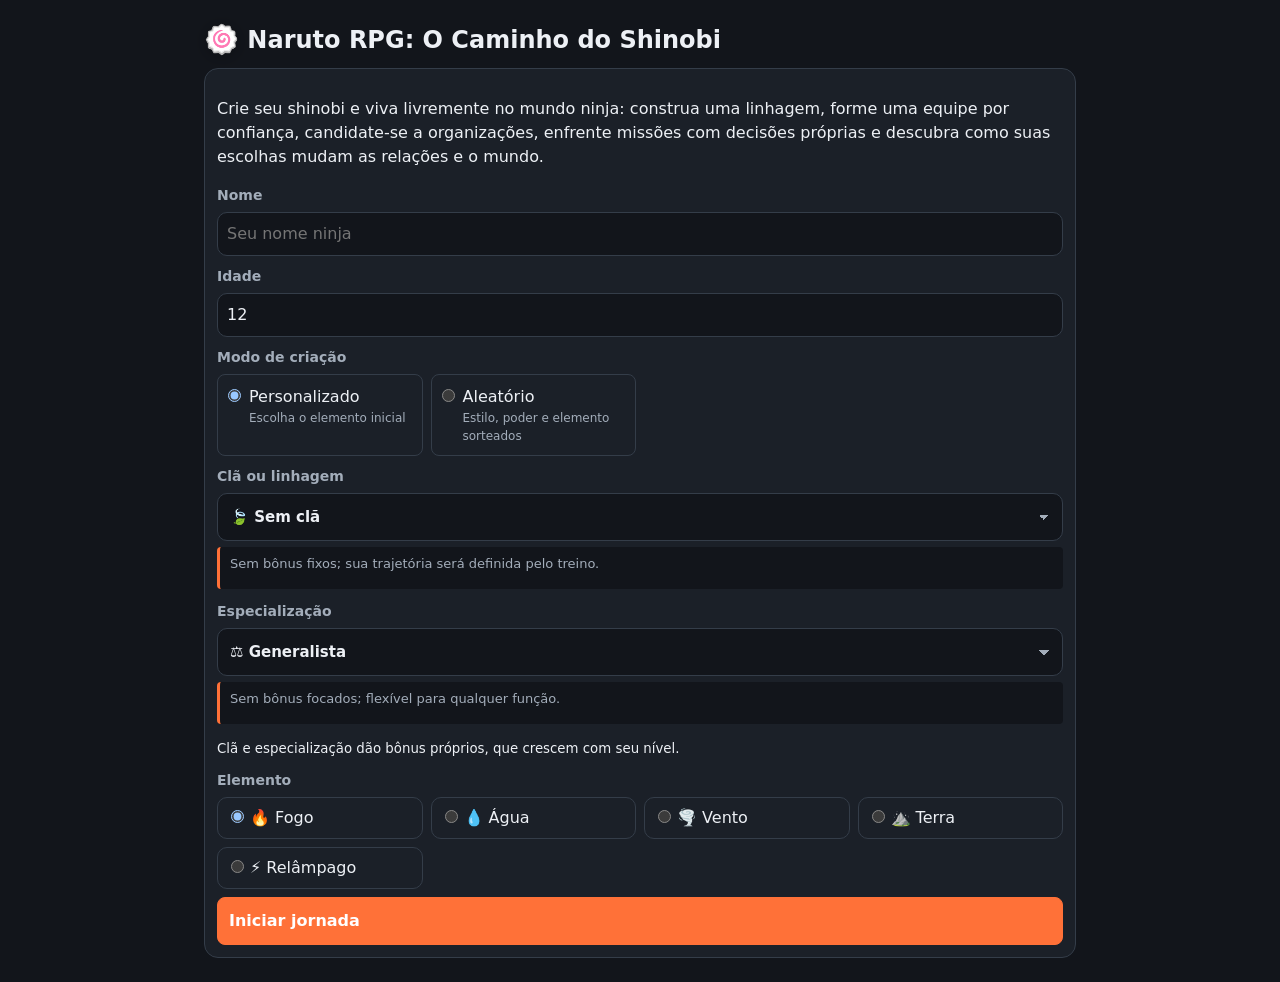
==== commit cd4b90aa: "Revise game description for clarity and detail" ====
--- a/index.html
+++ b/index.html
@@ -19,9 +19,10 @@
         </h1>
         <div class="c">
           <p>
-            Crie seu shinobi e viva livremente no mundo ninja: converse,
-            treine, faça amizades, enfrente missões e arcos narrativos, descubra
-            rumores e escreva seu próprio caminho.
+            Crie seu shinobi e viva livremente no mundo ninja: construa uma
+            linhagem, forme uma equipe por confiança, candidate-se a
+            organizações, enfrente missões com decisões próprias e descubra
+            como suas escolhas mudam as relações e o mundo.
           </p>
           <h4>Nome</h4>
           <input
--- a/css/estilos.css
+++ b/css/estilos.css
@@ -0,0 +1,387 @@
+/* Estilos gerais: cores, tipografia, cartões, controles, barras de status e mensagens. */
+
+/* ===== CSS 1: tokens, reset e base visual ===== */
+:root {
+  color-scheme: dark;
+  --bg: #12151b;
+  --cd: #1b2028;
+  --tx: #edf0f5;
+  --mu: #a3adba;
+  --ac: #ff7138;
+  --bd: #343d49;
+  --hp: #ff626b;
+  --ck: #55b5e8;
+  --lv: #ef75a8;
+  box-sizing: border-box;
+  padding-top: env(safe-area-inset-top, 0px);
+  padding-bottom: env(safe-area-inset-bottom, 0px);
+}
+* {
+  box-sizing: border-box;
+}
+html {
+  scroll-padding-top: env(safe-area-inset-top, 0px);
+}
+body {
+  margin: 0;
+  background: var(--bg);
+  color: var(--tx);
+  font:
+    16px/1.5 system-ui,
+    -apple-system,
+    "Segoe UI",
+    sans-serif;
+  text-rendering: optimizeLegibility;
+  -webkit-font-smoothing: antialiased;
+}
+main {
+  max-width: 900px;
+  margin: 0 auto;
+  padding: 14px;
+}
+/* ===== CSS 2: emojis e tipografia ===== */
+.emoji-modern {
+  display: inline-block;
+  line-height: 1;
+  vertical-align: middle;
+  font-family:
+    "Apple Color Emoji", "Segoe UI Emoji", "Noto Color Emoji",
+    "Twemoji Mozilla", sans-serif;
+  font-size: 1.08em;
+  filter: drop-shadow(0 2px 8px rgba(0, 0, 0, 0.28)) saturate(1.15)
+    contrast(1.08);
+  transform: translateY(-1px);
+  transition:
+    transform 0.15s ease,
+    filter 0.15s ease;
+}
+.emoji-modern:hover {
+  transform: translateY(-2px) scale(1.04);
+  filter: drop-shadow(0 4px 12px rgba(0, 0, 0, 0.32)) saturate(1.18)
+    contrast(1.12);
+}
+.b .emoji-modern {
+  font-size: 1.1em;
+}
+.status-heading .emoji-modern {
+  font-size: 1.15em;
+}
+.category-tab .emoji-modern {
+  font-size: 1.1em;
+}
+.world .emoji-modern {
+  font-size: 1.06em;
+}
+h1 .emoji-modern {
+  font-size: 1.18em;
+}
+
+/* ===== CSS 3: layout, cards e controles ===== */
+h1 {
+  font-size: 24px;
+  margin: 8px 0;
+}
+h3,
+h4 {
+  margin: 10px 0 6px;
+}
+h4 {
+  color: var(--mu);
+  font-size: 14px;
+}
+.c {
+  background: var(--cd);
+  border: 1px solid var(--bd);
+  border-radius: 14px;
+  padding: 12px;
+  margin: 10px 0;
+}
+.g {
+  display: grid;
+  grid-template-columns: repeat(auto-fill, minmax(min(100%, 190px), 1fr));
+  gap: 8px;
+}
+.loc-grid {
+  display: grid;
+  grid-template-columns: repeat(auto-fit, minmax(min(100%, 150px), 1fr));
+  gap: 8px;
+}
+.b {
+  display: flex;
+  flex-direction: column;
+  justify-content: center;
+  gap: 2px;
+  min-height: 48px;
+  font: inherit;
+  line-height: 1.35;
+  color: var(--tx);
+  background: var(--bg);
+  border: 1px solid var(--bd);
+  border-radius: 8px;
+  padding: 9px 11px;
+  cursor: pointer;
+  text-align: left;
+  overflow-wrap: anywhere;
+  transition:
+    border-color 0.15s,
+    background-color 0.15s,
+    transform 0.15s;
+}
+.b:hover {
+  border-color: var(--ac);
+  transform: translateY(-1px);
+}
+.b:active {
+  transform: translateY(0);
+}
+.b:focus-visible {
+  outline: 3px solid var(--ck);
+  outline-offset: 2px;
+}
+.b:disabled {
+  cursor: not-allowed;
+  opacity: 0.55;
+}
+.b small {
+  display: block;
+  color: var(--mu);
+  font-size: 12px;
+  line-height: 1.35;
+}
+.p {
+  background: var(--ac);
+  color: #fff;
+  border-color: var(--ac);
+  text-align: center;
+  font-weight: 600;
+}
+.lock {
+  opacity: 0.55;
+}
+input[type="text"],
+input[type="number"] {
+  font: inherit;
+  font-size: max(16px, 1em);
+  color: var(--tx);
+  background: var(--bg);
+  border: 1px solid var(--bd);
+  border-radius: 10px;
+  padding: 9px;
+  width: 100%;
+}
+select {
+  display: block;
+  width: 100%;
+  min-height: 48px;
+  margin: 4px 0 0;
+  padding: 10px 42px 10px 12px;
+  font-family: inherit;
+  font-size: 15px;
+  font-weight: 600;
+  line-height: 1.4;
+  color: var(--tx);
+  background-color: var(--bg);
+  background-image:
+    linear-gradient(45deg, transparent 50%, var(--mu) 50%),
+    linear-gradient(135deg, var(--mu) 50%, transparent 50%);
+  background-position:
+    calc(100% - 18px) 50%,
+    calc(100% - 13px) 50%;
+  background-size:
+    5px 5px,
+    5px 5px;
+  background-repeat: no-repeat;
+  border: 1px solid var(--bd);
+  border-radius: 10px;
+  appearance: none;
+  cursor: pointer;
+  transition:
+    border-color 0.15s,
+    box-shadow 0.15s,
+    background-color 0.15s;
+}
+select:hover {
+  border-color: var(--ac);
+  background-color: #202630;
+}
+select:focus-visible {
+  outline: 3px solid rgba(85, 181, 232, 0.35);
+  outline-offset: 2px;
+  border-color: var(--ck);
+}
+select option {
+  color: var(--tx);
+  background: var(--cd);
+}
+.creation-choice-detail {
+  min-height: 42px;
+  margin: 6px 0 12px;
+  padding: 8px 10px;
+  border-left: 3px solid var(--ac);
+  border-radius: 4px;
+  background: var(--bg);
+  color: var(--mu);
+  font-size: 13px;
+  line-height: 1.4;
+}
+/* ===== CSS 4: barras, status e mensagens ===== */
+.br {
+  position: relative;
+  height: 18px;
+  background: var(--bg);
+  border: 1px solid var(--bd);
+  border-radius: 9px;
+  margin: 4px 0;
+  overflow: hidden;
+  font-size: 12px;
+}
+.br i {
+  position: absolute;
+  left: 0;
+  top: 0;
+  bottom: 0;
+  opacity: 0.45;
+}
+.br span {
+  position: relative;
+  padding-left: 8px;
+}
+.world {
+  margin: 8px 0;
+  padding: 9px 11px;
+  border-left: 4px solid var(--ck);
+  background: var(--bg);
+  border-radius: 4px;
+  color: var(--tx);
+}
+.world.alert {
+  border-color: var(--ac);
+}
+.status-heading {
+  display: flex;
+  align-items: center;
+  justify-content: space-between;
+  gap: 12px;
+  flex-wrap: wrap;
+}
+.status-name {
+  display: block;
+  font-size: 18px;
+  font-weight: 700;
+}
+.status-sub {
+  display: block;
+  color: var(--mu);
+  font-size: 13px;
+}
+.status-rank {
+  font-weight: 700;
+  color: var(--ac);
+}
+.status-bars {
+  display: grid;
+  grid-template-columns: repeat(auto-fit, minmax(150px, 1fr));
+  gap: 4px 10px;
+  margin-top: 8px;
+}
+.status-meta {
+  display: grid;
+  grid-template-columns: repeat(auto-fit, minmax(125px, 1fr));
+  gap: 8px;
+  margin-top: 10px;
+  padding-top: 8px;
+  border-top: 1px solid var(--bd);
+}
+.status-meta span {
+  font-size: 13px;
+}
+.status-meta b {
+  color: var(--mu);
+  font-size: 11px;
+  text-transform: uppercase;
+}
+.status-attributes {
+  display: grid;
+  grid-template-columns: repeat(auto-fit, minmax(62px, 1fr));
+  gap: 6px;
+  margin-top: 8px;
+}
+.status-attributes span {
+  display: flex;
+  justify-content: space-between;
+  gap: 6px;
+  padding: 5px 8px;
+  background: var(--bg);
+  border-radius: 6px;
+}
+.status-attributes small {
+  color: var(--mu);
+}
+@media (hover: none) and (pointer: coarse) {
+  .b:hover,
+  .mn:hover circle {
+    transform: none;
+  }
+  .b {
+    -webkit-tap-highlight-color: transparent;
+  }
+}
+.mode-choice label {
+  display: flex;
+  align-items: flex-start;
+  gap: 8px;
+  border: 1px solid var(--bd);
+  border-radius: 8px;
+  padding: 10px;
+  cursor: pointer;
+}
+.mode-choice input {
+  width: auto;
+  margin: 4px 0 0;
+}
+.mode-choice small {
+  display: block;
+  color: var(--mu);
+  font-size: 12px;
+}
+#log {
+  height: 132px;
+  position: sticky;
+  top: 0;
+  z-index: 5;
+  overflow-y: auto;
+  background: var(--cd);
+  border: 1px solid var(--bd);
+  border-radius: 14px;
+  padding: 8px 12px;
+}
+#log p {
+  margin: 5px 0;
+}
+.sys {
+  color: var(--mu);
+  font-style: italic;
+}
+.ok {
+  color: #2f9e44;
+  font-weight: 600;
+}
+.bad {
+  color: var(--hp);
+}
+.bt {
+  font-weight: 600;
+}
+.chat-more {
+  margin-top: 8px;
+  color: var(--mu);
+}
+.chat-more summary {
+  width: max-content;
+  max-width: 100%;
+  padding: 6px 0;
+  cursor: pointer;
+  font-size: 14px;
+  font-weight: 600;
+  color: var(--tx);
+}
--- a/css/estilos-interface.css
+++ b/css/estilos-interface.css
@@ -0,0 +1,518 @@
+/* Estilos da interface: navegação, janela de chamado urgente, seletores, mapa e ajustes responsivos. */
+
+/* ===== CSS 5: navegação e chamado urgente ===== */
+.category-nav {
+  position: sticky;
+  top: 140px;
+  z-index: 4;
+  display: grid;
+  grid-template-columns: repeat(5, minmax(0, 1fr));
+  gap: 6px;
+  padding: 6px 0;
+  background: var(--cd);
+}
+.category-tab {
+  min-height: 42px;
+  padding: 7px 5px;
+  align-items: center;
+  text-align: center;
+}
+.category-tab.cat-active {
+  background: var(--ac);
+  border-color: var(--ac);
+  color: #fff;
+  font-weight: 700;
+}
+.mission-board-tabs {
+  display: grid;
+  grid-template-columns: repeat(2, minmax(0, 1fr));
+  gap: 8px;
+  margin: 8px 0 14px;
+}
+.mission-board-tabs .b {
+  align-items: center;
+  text-align: center;
+}
+.urgent-shade {
+  position: fixed;
+  inset: 0;
+  z-index: 1000;
+  display: grid;
+  place-items: center;
+  padding: max(16px, env(safe-area-inset-top, 0px))
+    max(16px, env(safe-area-inset-right, 0px))
+    max(16px, env(safe-area-inset-bottom, 0px))
+    max(16px, env(safe-area-inset-left, 0px));
+  background: rgba(12, 10, 8, 0.78);
+  overscroll-behavior: contain;
+  touch-action: none;
+}
+.urgent-dialog {
+  width: min(100%, 540px);
+  max-height: min(90vh, 720px);
+  max-height: min(90dvh, 720px);
+  overflow: auto;
+  padding: 22px;
+  background: var(--cd);
+  color: var(--tx);
+  border: 2px solid var(--ac);
+  border-radius: 12px;
+  box-shadow: 0 24px 80px rgba(0, 0, 0, 0.55);
+  touch-action: auto;
+}
+.urgent-dialog h2 {
+  margin: 4px 0 10px;
+  font-size: 22px;
+  line-height: 1.25;
+}
+.urgent-kicker {
+  font-size: 13px;
+  font-weight: 800;
+  color: var(--ac);
+  text-transform: uppercase;
+}
+.urgent-deadline {
+  padding: 10px 12px;
+  background: var(--bg);
+  border-left: 4px solid var(--ac);
+  font-weight: 600;
+}
+.rk {
+  display: inline-block;
+  min-width: 22px;
+  text-align: center;
+  border-radius: 6px;
+  color: #fff;
+  font-weight: 700;
+  padding: 0 5px;
+  margin-right: 6px;
+}
+.rkD {
+  background: #868e96;
+}
+.rkC {
+  background: #2f9e44;
+}
+.rkB {
+  background: #1c7ed6;
+}
+.rkA {
+  background: #7048e8;
+}
+.rkS {
+  background: #c92a2a;
+}
+/* ===== CSS 6: seletores e ajustes responsivos ===== */
+.el label {
+  display: block;
+  border: 1px solid var(--bd);
+  border-radius: 10px;
+  padding: 8px;
+  cursor: pointer;
+}
+.el input {
+  margin-right: 6px;
+}
+[hidden] {
+  display: none !important;
+}
+.row {
+  display: flex;
+  gap: 8px;
+  margin-top: 8px;
+}
+.row input {
+  flex: 1;
+  min-width: 0;
+}
+.row > .b {
+  flex: 0 0 auto;
+}
+@media (max-width: 480px) {
+  main {
+    padding: 10px;
+  }
+  .c {
+    padding: 10px;
+  }
+  .row {
+    flex-direction: column;
+    align-items: stretch;
+  }
+  .row > .b {
+    width: 100%;
+  }
+  .b {
+    padding: 10px;
+  }
+}
+@media (max-width: 640px) {
+  #log {
+    height: clamp(84px, 14dvh, 124px);
+    scroll-padding-bottom: 12px;
+  }
+  .category-nav {
+    position: fixed;
+    inset: auto 0 0;
+    z-index: 20;
+    grid-template-columns: repeat(6, minmax(0, 1fr));
+    gap: 4px;
+    padding: 6px max(6px, env(safe-area-inset-left, 0px))
+      calc(env(safe-area-inset-bottom, 0px) + 6px)
+      max(6px, env(safe-area-inset-right, 0px));
+    border-top: 1px solid var(--bd);
+    box-shadow: 0 -8px 24px rgba(0, 0, 0, 0.28);
+  }
+  .category-tab {
+    min-width: 0;
+    min-height: 52px;
+    padding: 5px 1px;
+    font-size: clamp(9px, 2.7vw, 11px);
+    line-height: 1.1;
+    white-space: normal;
+    overflow-wrap: anywhere;
+  }
+  .category-tab .emoji-modern {
+    margin-bottom: 2px;
+  }
+  main {
+    padding-right: max(10px, env(safe-area-inset-right, 0px));
+    padding-bottom: calc(88px + env(safe-area-inset-bottom, 0px));
+    padding-left: max(10px, env(safe-area-inset-left, 0px));
+  }
+  .status-bars {
+    grid-template-columns: repeat(2, minmax(0, 1fr));
+  }
+  .status-meta {
+    grid-template-columns: repeat(2, minmax(0, 1fr));
+    gap: 7px 8px;
+  }
+  .status-meta span {
+    min-width: 0;
+    font-size: 12px;
+    line-height: 1.25;
+    overflow-wrap: anywhere;
+  }
+  .status-meta b {
+    font-size: 10px;
+  }
+  .status-attributes {
+    grid-template-columns: repeat(3, minmax(0, 1fr));
+    gap: 5px;
+  }
+  .status-attributes span {
+    min-width: 0;
+    flex-direction: column;
+    align-items: center;
+    gap: 1px;
+    padding: 4px 2px;
+    text-align: center;
+  }
+  .status-attributes small {
+    font-size: 10px;
+    line-height: 1.1;
+  }
+  .map-scroll {
+    max-width: 100%;
+    overflow-x: auto;
+    overscroll-behavior-x: contain;
+    -webkit-overflow-scrolling: touch;
+    scrollbar-color: var(--bd) var(--bg);
+    border: 1px solid var(--bd);
+    border-radius: 14px;
+    touch-action: pan-x pan-y;
+  }
+  .map-scroll:focus-visible {
+    outline: 3px solid var(--ck);
+    outline-offset: 2px;
+  }
+  .wmap {
+    width: 640px;
+    max-width: none;
+    max-height: none;
+    margin: 0;
+    border: 0;
+    border-radius: 0;
+  }
+  .map-legend {
+    gap: 8px 12px;
+    font-size: 13px;
+  }
+  .map-legend span {
+    min-height: 28px;
+  }
+  .b {
+    min-height: 48px;
+  }
+  .row {
+    gap: 10px;
+  }
+  .urgent-dialog {
+    width: 100%;
+    padding: 16px;
+  }
+}
+@media (max-width: 390px) {
+  .g,
+  .loc-grid {
+    grid-template-columns: minmax(0, 1fr);
+  }
+  .category-nav {
+    gap: 2px;
+  }
+  .category-tab {
+    font-size: 9px;
+  }
+  .status-heading {
+    align-items: flex-start;
+  }
+  .status-rank {
+    font-size: 13px;
+  }
+}
+@media (max-width: 640px) and (orientation: landscape) {
+  .category-nav {
+    grid-template-columns: repeat(6, minmax(0, 1fr));
+  }
+  .category-tab {
+    min-height: 44px;
+  }
+  .status-bars {
+    grid-template-columns: repeat(3, minmax(0, 1fr));
+  }
+  .urgent-shade {
+    align-items: start;
+    overflow-y: auto;
+  }
+  .urgent-dialog {
+    max-height: none;
+  }
+}
+@media (max-width: 640px) {
+  body:has(#pn input:focus) .category-nav {
+    display: none;
+  }
+}
+@media (min-width: 641px) and (max-height: 500px) and (orientation: landscape) {
+  .category-nav {
+    position: fixed;
+    inset: auto 0 0;
+    z-index: 20;
+    grid-template-columns: repeat(6, minmax(0, 1fr));
+    gap: 6px;
+    padding: 6px max(8px, env(safe-area-inset-left, 0px))
+      calc(env(safe-area-inset-bottom, 0px) + 6px)
+      max(8px, env(safe-area-inset-right, 0px));
+    border-top: 1px solid var(--bd);
+    box-shadow: 0 -8px 24px rgba(0, 0, 0, 0.28);
+  }
+  .category-tab {
+    min-height: 44px;
+  }
+  .wmap {
+    max-height: none;
+  }
+  main {
+    padding-bottom: calc(68px + env(safe-area-inset-bottom, 0px));
+  }
+  body:has(#pn input:focus) .category-nav {
+    display: none;
+  }
+}
+@media (prefers-reduced-motion: reduce) {
+  *,
+  *::before,
+  *::after {
+    scroll-behavior: auto !important;
+    animation-duration: 0.01ms !important;
+    animation-iteration-count: 1 !important;
+    transition-duration: 0.01ms !important;
+  }
+}
+.wmap {
+  display: block;
+  width: 100%;
+  height: auto;
+  max-height: 72vh;
+  background: radial-gradient(ellipse at 45% 48%, #1b2530 0%, #111820 72%);
+  border: 1px solid var(--bd);
+  border-radius: 14px;
+  margin: 8px 0;
+  box-shadow: inset 0 0 48px rgba(0, 0, 0, 0.28);
+}
+.mz {
+  fill: rgba(85, 181, 232, 0.035);
+  stroke: rgba(85, 181, 232, 0.15);
+  stroke-width: 1.5;
+  stroke-dasharray: 5 7;
+}
+.mz2 {
+  fill: rgba(255, 113, 56, 0.025);
+  stroke: rgba(255, 113, 56, 0.13);
+  stroke-width: 1.5;
+  stroke-dasharray: 5 7;
+}
+.mt {
+  fill: #718092;
+  font-size: 11px;
+  font-weight: 800;
+  letter-spacing: 2px;
+}
+.me {
+  stroke: #536171;
+  stroke-width: 1.2;
+  stroke-opacity: 0.22;
+  transition: stroke-opacity 0.2s;
+}
+.me.hl {
+  stroke: var(--ck);
+  stroke-width: 3.5;
+  stroke-opacity: 1;
+  stroke-dasharray: 9 6;
+  animation: route 1s linear infinite;
+}
+.mn {
+  cursor: pointer;
+  outline: none;
+}
+.mn .mn-marker {
+  fill: #202832;
+  stroke: #566373;
+  stroke-width: 2;
+  transition:
+    fill 0.16s,
+    stroke 0.16s,
+    stroke-width 0.16s;
+}
+.mn:hover .mn-marker {
+  fill: #2b3743;
+  stroke: var(--ac);
+  stroke-width: 3;
+}
+.mn:focus-visible .mn-marker {
+  stroke: var(--ck);
+  stroke-width: 4;
+}
+.mn.cur .mn-marker {
+  fill: #9c431f;
+  stroke: #ffb08a;
+  stroke-width: 3;
+}
+.mn.lk {
+  opacity: 0.48;
+}
+.mn.sel .mn-marker {
+  fill: #123144;
+  stroke: var(--ck);
+  stroke-width: 3.5;
+}
+.mn.urg .mn-marker {
+  stroke: var(--hp);
+  stroke-width: 3;
+  animation: pl 1.2s infinite;
+}
+.mn .mn-hit {
+  fill: transparent;
+  stroke: transparent;
+  stroke-width: 1;
+  pointer-events: all;
+}
+.mn .mn-count {
+  fill: var(--lv);
+  stroke: #111820;
+  stroke-width: 1.5;
+}
+.mn text {
+  text-anchor: middle;
+  pointer-events: none;
+}
+.mn .lb {
+  font-size: 9px;
+  font-weight: 600;
+  fill: #c5cfdb;
+  paint-order: stroke;
+  stroke: #10151b;
+  stroke-width: 3px;
+  stroke-linejoin: round;
+}
+.mn .em {
+  font-size: 15px;
+}
+.mn .bd {
+  font-size: 8px;
+  font-weight: 800;
+  fill: #fff;
+}
+.map-legend {
+  display: flex;
+  flex-wrap: wrap;
+  gap: 7px 14px;
+  margin: 8px 0;
+  color: var(--mu);
+  font-size: 12px;
+}
+.map-legend span {
+  display: inline-flex;
+  align-items: center;
+  gap: 6px;
+}
+.map-dot {
+  width: 10px;
+  height: 10px;
+  border-radius: 50%;
+  background: #26313d;
+  border: 2px solid #697789;
+}
+.map-dot.current {
+  background: var(--ac);
+  border-color: #ffb08a;
+}
+.map-dot.selected {
+  background: #123144;
+  border-color: var(--ck);
+}
+.map-dot.urgent {
+  background: #361b23;
+  border-color: var(--hp);
+}
+.map-dot.locked {
+  opacity: 0.45;
+}
+.map-heading {
+  display: flex;
+  align-items: center;
+  justify-content: space-between;
+  gap: 8px;
+  flex-wrap: wrap;
+}
+.map-heading small {
+  color: var(--mu);
+}
+@keyframes pl {
+  50% {
+    stroke-width: 6;
+  }
+}
+@keyframes route {
+  to {
+    stroke-dashoffset: -15;
+  }
+}
+@media (max-width: 640px) {
+  .category-nav .category-tab {
+    min-height: 52px;
+  }
+  .map-scroll .wmap {
+    width: 640px;
+    max-width: none;
+    max-height: none;
+    margin: 0;
+    border: 0;
+    border-radius: 0;
+  }
+}
+@media (min-width: 641px) and (max-height: 500px) and (orientation: landscape) {
+  .wmap {
+    max-height: none;
+  }
+}
